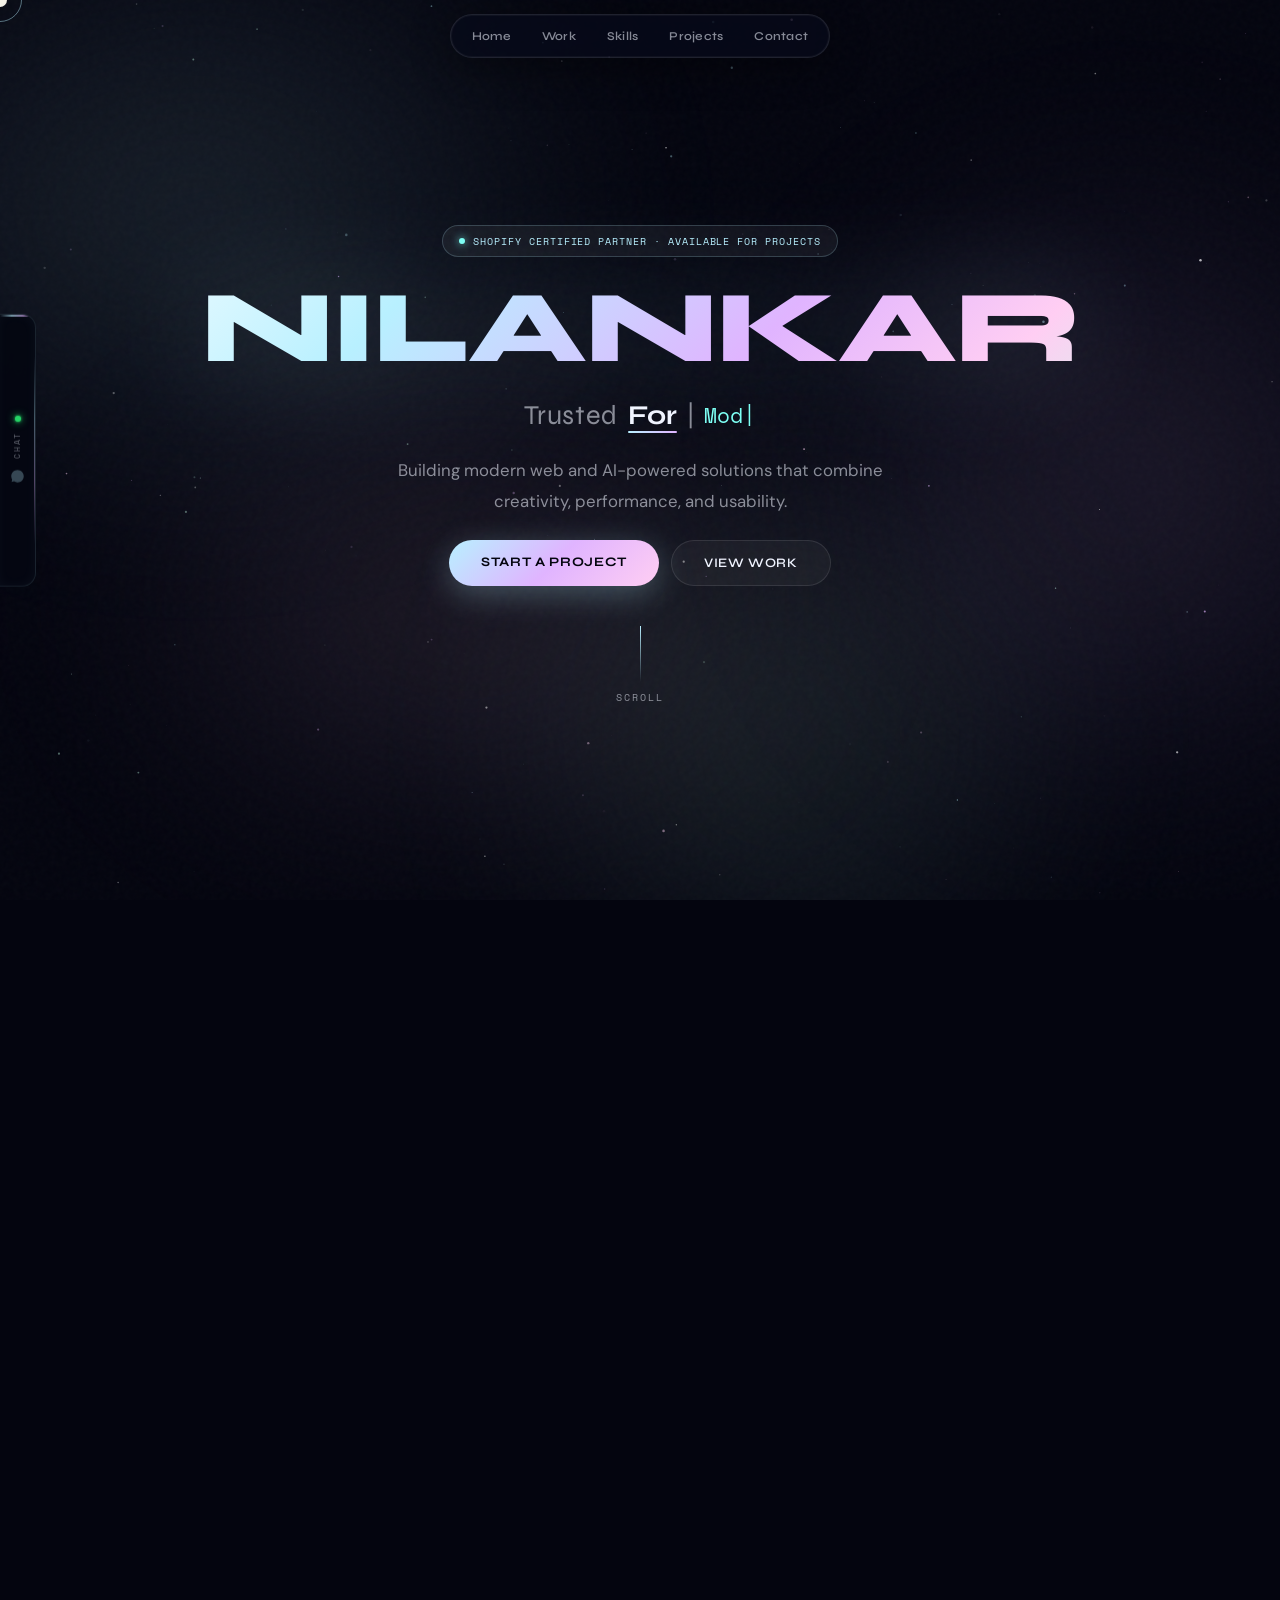
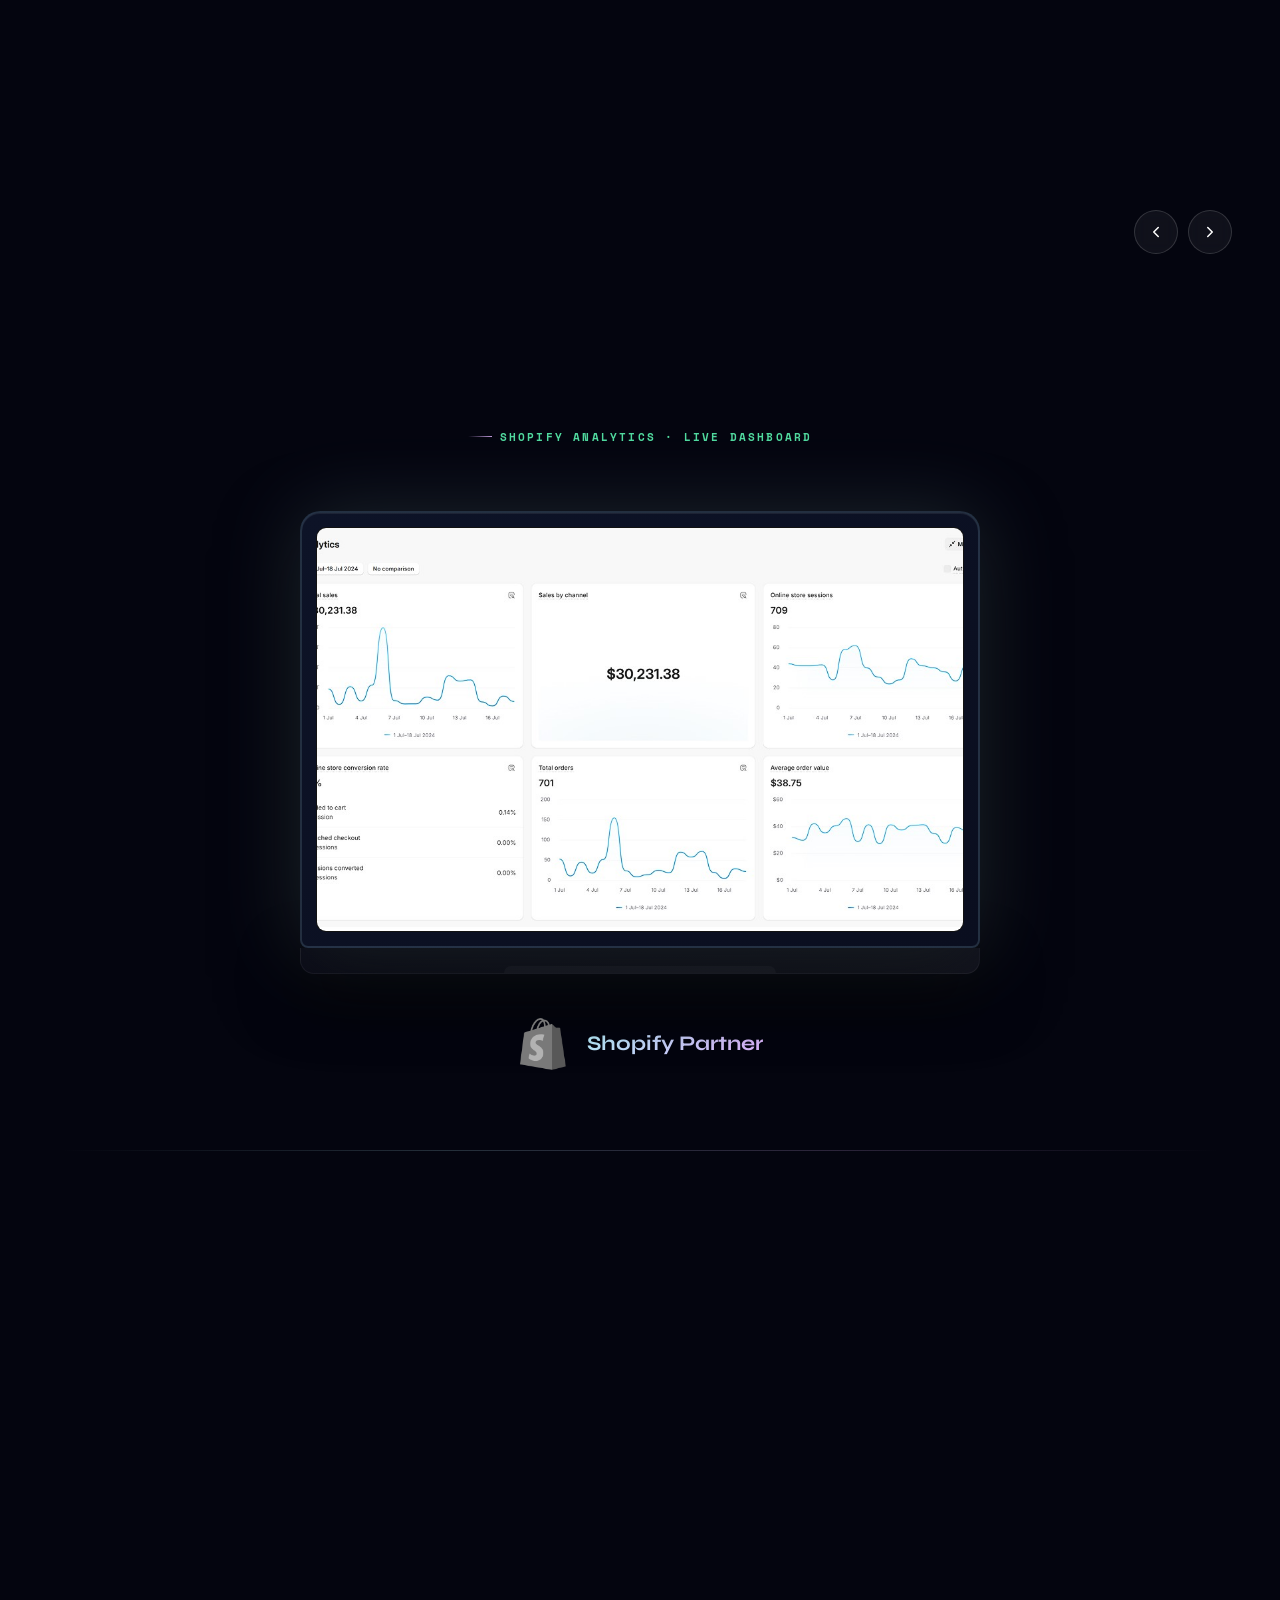
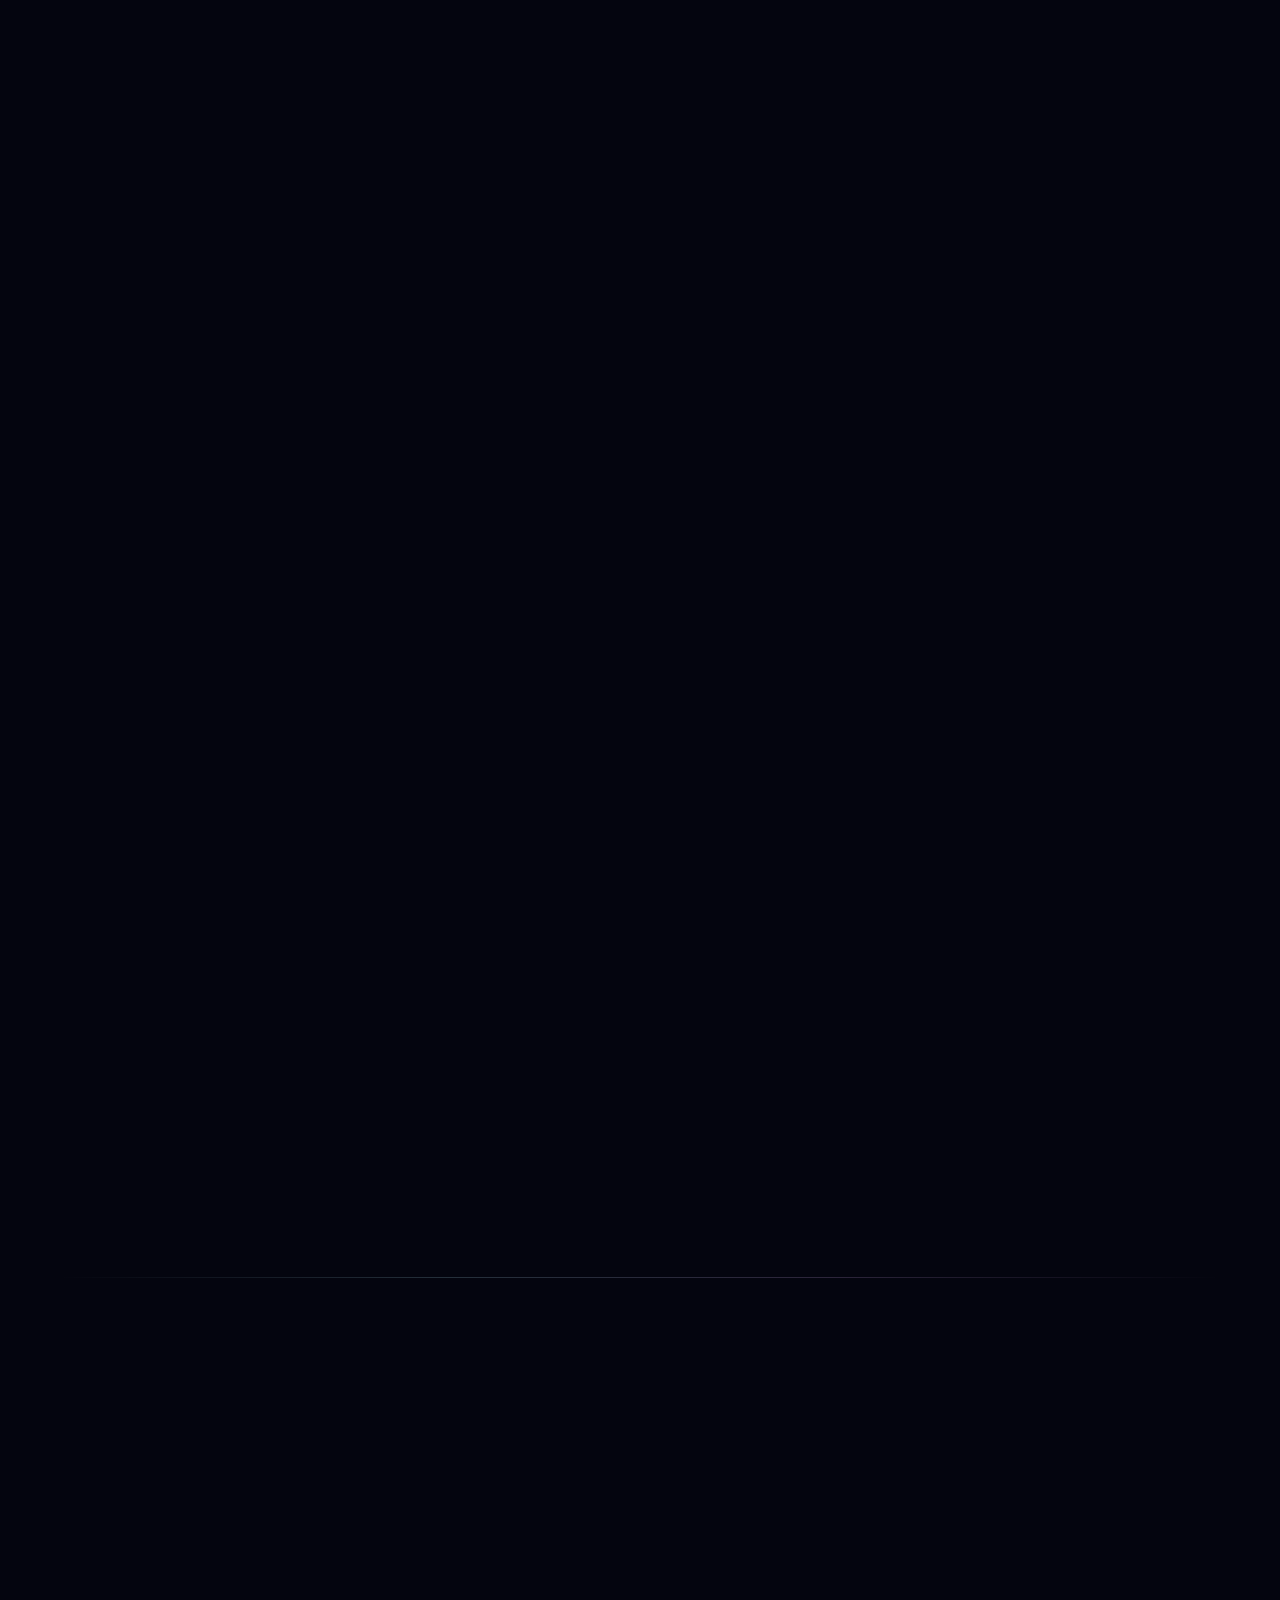
==== index.html @ 97e2d9ff "emb added" ====
<!DOCTYPE html>
<html lang="en">

<head>
    <meta charset="UTF-8">
    <meta name="viewport" content="width=device-width, initial-scale=1.0">
    <title>Nilankar — Shopify Architect</title>
    <link
        href="https://fonts.googleapis.com/css2?family=Syne:wght@400;500;600;700;800&family=DM+Sans:ital,wght@0,300;0,400;0,500;1,300&family=Space+Mono:wght@400;700&display=swap"
        rel="stylesheet">
    <script src="https://unpkg.com/embla-carousel/embla-carousel.umd.js"></script>
    <style>
        :root {
            --a1: #b8f0ff;
            --a2: #e0b4ff;
            --a3: #ffcef3;
            --a4: #c4ffe8;
            --a5: #fff0b8;
            --gc: #7dfff4;
            --gp: #ff9ef5;
            --gg: #ffe87a;
            --bg: #04050f;
            --bgm: #080b1a;
            --sur: rgba(255, 255, 255, 0.04);
            --surh: rgba(255, 255, 255, 0.08);
            --bdr: rgba(255, 255, 255, 0.10);
            --bdrh: rgba(255, 255, 255, 0.22);
            --txt: #f0f4ff;
            --txtd: rgba(240, 244, 255, 0.55);
            --fd: 'Syne', sans-serif;
            --fb: 'DM Sans', sans-serif;
            --fm: 'Space Mono', monospace;
            --es: cubic-bezier(0.34, 1.56, 0.64, 1);
            --eo: cubic-bezier(0.16, 1, 0.3, 1);
        }

        *,
        *::before,
        *::after {
            margin: 0;
            padding: 0;
            box-sizing: border-box;
        }

        html {
            scroll-behavior: smooth;
        }

        body {
            font-family: var(--fb);
            background: var(--bg);
            color: var(--txt);
            overflow-x: hidden;
            cursor: none;
            -webkit-font-smoothing: antialiased;
            overscroll-behavior-y: none;
        }

        ::selection {
            background: rgba(184, 240, 255, 0.2);
        }

        /* CURSOR */
        #cur {
            position: fixed;
            z-index: 9999;
            pointer-events: none;
            width: 14px;
            height: 14px;
            background: #fff;
            border-radius: 50%;
            transform: translate(-50%, -50%);
            mix-blend-mode: difference;
            transition: width .3s var(--es), height .3s var(--es);
        }

        #curR {
            position: fixed;
            z-index: 9998;
            pointer-events: none;
            width: 44px;
            height: 44px;
            border: 1.5px solid rgba(184, 240, 255, 0.45);
            border-radius: 50%;
            transform: translate(-50%, -50%);
            transition: width .5s var(--eo), height .5s var(--eo), border-color .3s;
        }

        @media(max-width:768px) {

            #cur,
            #curR {
                display: none;
            }

            body {
                cursor: auto;
                width: 100%;
                padding-bottom: 56px;
                /* clear the fixed WA bar */
            }

            .ab {
                width: inherit
            }
        }

        /* STARS */
        #sf {
            position: fixed;
            inset: 0;
            z-index: 0;
            pointer-events: none;
            will-change: contents;
            transform: translateZ(0);
        }

        /* AURORA */
        .ab {
            position: fixed;
            inset: 0;
            z-index: 0;
            pointer-events: none;
            overflow: hidden;
            contain: strict;
        }

        .abl {
            position: absolute;
            border-radius: 50%;
            filter: blur(120px);
            opacity: 0.16;
            animation: afl linear infinite;
            will-change: transform;
            transform: translateZ(0);
        }

        @media (max-width: 768px) {
            .abl {
                filter: blur(60px);
                opacity: 0.12;
            }
        }

        .ab1 {
            width: 900px;
            height: 600px;
            background: radial-gradient(ellipse, #b8f0ff, transparent 70%);
            top: -10%;
            left: -20%;
            animation-duration: 30s;
        }

        .ab2 {
            width: 700px;
            height: 700px;
            background: radial-gradient(ellipse, #e0b4ff, transparent 70%);
            top: 15%;
            right: -15%;
            animation-duration: 24s;
            animation-delay: -9s;
        }

        .ab3 {
            width: 800px;
            height: 500px;
            background: radial-gradient(ellipse, #ffcef3, transparent 70%);
            bottom: 5%;
            left: 5%;
            animation-duration: 38s;
            animation-delay: -16s;
        }

        .ab4 {
            width: 600px;
            height: 600px;
            background: radial-gradient(ellipse, #c4ffe8, transparent 70%);
            bottom: -15%;
            right: 15%;
            animation-duration: 27s;
            animation-delay: -6s;
        }

        @keyframes afl {
            0% {
                transform: translate(0, 0) rotate(0deg) scale(1);
            }

            33% {
                transform: translate(70px, -55px) rotate(120deg) scale(1.12);
            }

            66% {
                transform: translate(-55px, 45px) rotate(240deg) scale(0.9);
            }

            100% {
                transform: translate(0, 0) rotate(360deg) scale(1);
            }
        }

        /* NOISE */
        body::after {
            content: '';
            position: fixed;
            inset: 0;
            z-index: 1;
            pointer-events: none;
            background-image: url("data:image/svg+xml,%3Csvg viewBox='0 0 200 200' xmlns='http://www.w3.org/2000/svg'%3E%3Cfilter id='n'%3E%3CfeTurbulence type='fractalNoise' baseFrequency='0.85' numOctaves='4' stitchTiles='stitch'/%3E%3C/filter%3E%3Crect width='100%25' height='100%25' filter='url(%23n)'/%3E%3C/svg%3E");
            opacity: 0.025;
        }

        /* NAV */
        nav {
            position: absolute;
            top: 14px;
            left: 50%;
            transform: translateX(-50%);
            z-index: 1000;
            background: rgba(8, 11, 26, 0.72);
            backdrop-filter: blur(40px) saturate(180%);
            border: 1px solid var(--bdr);
            border-radius: 100px;
            padding: 5px 6px;
            display: flex;
            align-items: center;
            gap: 1px;
            box-shadow: 0 8px 40px rgba(0, 0, 0, 0.4), 0 0 0 1px rgba(255, 255, 255, 0.04) inset;
            transition: box-shadow .3s;
            max-width: calc(100vw - 24px);
            contain: layout style;
        }

        @media (max-width: 768px) {
            nav {
                backdrop-filter: blur(20px) saturate(140%);
            }
        }

        nav:hover {
            box-shadow: 0 12px 50px rgba(184, 240, 255, 0.1), 0 0 0 1px rgba(184, 240, 255, 0.08) inset;
        }

        .nl {
            padding: 9px 15px;
            border-radius: 100px;
            font-family: var(--fd);
            font-size: 12px;
            font-weight: 600;
            letter-spacing: .02em;
            color: var(--txtd);
            text-decoration: none;
            cursor: none;
            transition: color .3s, background .3s;
            position: relative;
            white-space: nowrap;
        }

        .nl::before {
            content: '';
            position: absolute;
            inset: 0;
            border-radius: 100px;
            background: linear-gradient(135deg, rgba(184, 240, 255, 0.14), rgba(224, 180, 255, 0.14));
            opacity: 0;
            transition: opacity .3s;
        }

        .nl:hover {
            color: var(--txt);
        }

        .nl:hover::before {
            opacity: 1;
        }

        @media(max-width:430px) {
            .nl {
                padding: 7px 9px;
                font-size: 10px;
                letter-spacing: 0;
            }
        }

        /* HERO */
        .hero {
            position: relative;
            z-index: 2;
            min-height: 100vh;
            display: flex;
            align-items: center;
            justify-content: center;
            padding: 100px 20px 70px;
            overflow: hidden;
            text-align: center;
        }

        .hero-in {
            /* max-width: 920px; */
            width: 100%;
            display: flex;
            flex-direction: column;
            align-items: center;
            gap: 24px;
        }

        .badge {
            display: inline-flex;
            align-items: center;
            gap: 8px;
            background: rgba(255, 255, 255, 0.05);
            border: 1px solid rgba(184, 240, 255, 0.2);
            border-radius: 100px;
            padding: 8px 16px;
            font-family: var(--fm);
            font-size: 9.5px;
            letter-spacing: .1em;
            color: var(--a1);
            animation: fu 1s var(--eo) .1s both;
            max-width: 100%;
            text-align: center;
            line-height: 1.5;
            white-space: normal;
        }

        .bdot {
            width: 6px;
            height: 6px;
            border-radius: 50%;
            background: var(--gc);
            box-shadow: 0 0 8px var(--gc);
            animation: blink 2s ease-in-out infinite;
        }

        @keyframes blink {

            0%,
            100% {
                opacity: 1;
                transform: scale(1);
            }

            50% {
                opacity: .4;
                transform: scale(.6);
            }
        }

        .hname {
            font-family: var(--fd);
            font-size: clamp(2.4rem, 8vw, 10.5rem);
            font-weight: 800;
            line-height: .92;
            letter-spacing: -.02em;
            background: linear-gradient(135deg, #fff 0%, #b8f0ff 30%, #e0b4ff 60%, #ffcef3 80%, #c4ffe8 100%);
            -webkit-background-clip: text;
            -webkit-text-fill-color: transparent;
            background-clip: text;
            animation: fu 1s var(--eo) .3s both;
            filter: drop-shadow(0 0 60px rgba(184, 240, 255, .22));
            width: 100%;
            max-width: 100%;
            display: block;
        }

        .hrole {
            display: flex;
            align-items: center;
            gap: 10px;
            justify-content: center;
            flex-wrap: wrap;
            animation: fu 1s var(--eo) .5s both;
        }

        .hrw {
            font-family: var(--fd);
            font-size: clamp(.95rem, 3.5vw, 1.7rem);
            font-weight: 400;
            color: var(--txtd);
            letter-spacing: .02em;
        }

        .hrh {
            font-family: var(--fd);
            font-size: clamp(.95rem, 3.5vw, 1.7rem);
            font-weight: 700;
            color: var(--txt);
            position: relative;
        }

        .hrh::after {
            content: '';
            position: absolute;
            bottom: -2px;
            left: 0;
            width: 100%;
            height: 2px;
            background: linear-gradient(90deg, var(--a1), var(--a2));
            border-radius: 2px;
        }

        .tw {
            display: inline-block;
            color: var(--gc);
            font-family: var(--fm);
            font-size: clamp(.8rem, 3vw, 1.3rem);
        }

        .tw::after {
            content: '|';
            animation: blink .8s step-end infinite;
        }

        .hdesc {
            max-width: 560px;
            font-size: clamp(.88rem, 2.2vw, 1.05rem);
            line-height: 1.8;
            color: var(--txtd);
            animation: fu 1s var(--eo) .7s both;
            padding: 0 4px;
        }

        .ctas {
            display: flex;
            gap: 12px;
            flex-wrap: wrap;
            justify-content: center;
            animation: fu 1s var(--eo) .9s both;
            width: 100%;
        }

        .btnp {
            padding: 14px 32px;
            border-radius: 100px;
            cursor: none;
            font-family: var(--fd);
            font-size: 13px;
            font-weight: 700;
            letter-spacing: .05em;
            text-decoration: none;
            color: var(--bg);
            background: linear-gradient(135deg, #b8f0ff, #e0b4ff, #ffcef3);
            border: none;
            transition: all .4s var(--es);
            box-shadow: 0 8px 32px rgba(184, 240, 255, .28);
            position: relative;
            overflow: hidden;
            white-space: nowrap;
        }

        .btnp::before {
            content: '';
            position: absolute;
            inset: 0;
            background: linear-gradient(135deg, rgba(255, 255, 255, .5), transparent);
            opacity: 0;
            transition: opacity .3s;
        }

        .btnp:hover {
            transform: translateY(-3px) scale(1.03);
            box-shadow: 0 18px 50px rgba(184, 240, 255, .42);
        }

        .btnp:hover::before {
            opacity: 1;
        }

        .btng {
            padding: 14px 32px;
            border-radius: 100px;
            cursor: none;
            font-family: var(--fd);
            font-size: 13px;
            font-weight: 600;
            letter-spacing: .05em;
            text-decoration: none;
            color: var(--txt);
            background: var(--sur);
            border: 1px solid var(--bdr);
            transition: all .4s var(--es);
            white-space: nowrap;
        }

        .btng:hover {
            border-color: var(--bdrh);
            background: var(--surh);
            transform: translateY(-3px);
        }

        @media(max-width:400px) {

            .btnp,
            .btng {
                padding: 13px 24px;
                font-size: 12px;
                width: 100%;
                text-align: center;
                justify-content: center;
            }
        }

        .sh {
            display: flex;
            flex-direction: column;
            align-items: center;
            gap: 8px;
            font-family: var(--fm);
            font-size: 10px;
            letter-spacing: .2em;
            color: var(--txtd);
            animation: fu 1s var(--eo) 1.2s both;
            margin-top: 16px;
        }

        .sline {
            width: 1px;
            height: 56px;
            background: linear-gradient(to bottom, var(--a1), transparent);
            animation: sl 2s ease-in-out infinite;
        }

        @keyframes sl {
            0% {
                transform: scaleY(0);
                transform-origin: top;
            }

            50% {
                transform: scaleY(1);
                transform-origin: top;
            }

            51% {
                transform: scaleY(1);
                transform-origin: bottom;
            }

            100% {
                transform: scaleY(0);
                transform-origin: bottom;
            }
        }

        @keyframes fu {
            from {
                opacity: 0;
                transform: translateY(32px);
            }

            to {
                opacity: 1;
                transform: translateY(0);
            }
        }

        /* SECTION */
        .sec {
            position: relative;
            z-index: 2;
        }

        .gsec,
        .sksec,
        .prsec,
        .ctsec,
        .lsec {
            content-visibility: auto;
            contain-intrinsic-size: 0 600px;
        }

        .sl2 {
            display: inline-flex;
            align-items: center;
            gap: 8px;
            font-family: var(--fm);
            font-size: 10px;
            letter-spacing: .15em;
            color: var(--txtd);
            margin-bottom: 14px;
            max-width: 100%;
            overflow: hidden;
        }

        .sl2::before {
            content: '';
            width: 24px;
            flex-shrink: 0;
            height: 1px;
            background: linear-gradient(90deg, transparent, var(--a2));
        }

        .stit {
            font-family: var(--fd);
            font-size: clamp(2rem, 7vw, 4.8rem);
            font-weight: 800;
            line-height: 1;
            letter-spacing: -.02em;
        }

        /* STATS */
        .stats {
            padding: 50px 20px;
            display: flex;
            gap: 0;
            justify-content: center;
            border-top: 1px solid var(--bdr);
            border-bottom: 1px solid var(--bdr);
            position: relative;
            z-index: 2;
            flex-wrap: wrap;
        }

        .stat {
            flex: 1;
            min-width: 120px;
            text-align: center;
            padding: 16px 20px;
            position: relative;
        }

        .stat:not(:last-child)::after {
            content: '';
            position: absolute;
            right: 0;
            top: 20%;
            height: 60%;
            width: 1px;
            background: var(--bdr);
        }

        .sn {
            font-family: var(--fd);
            font-size: clamp(2rem, 6vw, 2.8rem);
            font-weight: 800;
            background: linear-gradient(135deg, var(--a1), var(--a2));
            -webkit-background-clip: text;
            -webkit-text-fill-color: transparent;
            background-clip: text;
            line-height: 1;
            margin-bottom: 7px;
        }

        .slb {
            font-size: clamp(.65rem, 1.8vw, .78rem);
            color: var(--txtd);
            letter-spacing: .08em;
            font-family: var(--fm);
        }

        @media(max-width:480px) {
            .stats {
                padding: 32px 12px;
            }

            .stat {
                padding: 14px 10px;
            }

            .stat:not(:last-child)::after {
                display: none;
            }
        }

        /* GALLERY
        .gsec {
            padding: 80px 0 50px;
            overflow: hidden;
        }

        .ghd {
            padding: 0 24px;
            margin-bottom: 44px;
        }

        @media(min-width:769px) {
            .ghd {
                padding: 0 60px;
            }
        }

        .gstrip {
            display: flex;
            gap: 18px;
            padding: 12px 24px;
            overflow-x: auto;
            scroll-snap-type: x mandatory;
            scrollbar-width: none;
            -ms-overflow-style: none;
            touch-action: pan-x;
            overscroll-behavior-x: contain;
            -webkit-overflow-scrolling: touch;
        }

        .gstrip::-webkit-scrollbar {
            display: none;
        }

        @media(min-width:769px) {
            .gstrip {
                padding: 16px 60px;
                gap: 22px;
            }
        }

        .gc2 {
            flex: 0 0 min(400px, 75vw);
            height: min(300px, 55vw);
            border-radius: 20px;
            overflow: hidden;
            position: relative;
            scroll-snap-align: center;
            border: 1px solid var(--bdr);
            cursor: none;
            transition: transform .5s var(--es), box-shadow .5s;
            will-change: transform;
            touch-action: pan-x;
        }

        @media (prefers-reduced-motion: reduce) {

            .abl,
            .rv,
            .gc2,
            .skc,
            .pri,
            .btnp,
            .btng {
                animation: none !important;
                transition: none !important;
            }

            .rv {
                opacity: 1;
                transform: none;
            }
        }

        .gc2::before {
            content: '';
            position: absolute;
            inset: 0;
            z-index: 2;
            background: linear-gradient(to top, rgba(4, 5, 15, .8) 0%, transparent 60%);
        }

        .gc2:hover {
            transform: translateY(-12px) scale(1.02);
            box-shadow: 0 32px 80px rgba(0, 0, 0, .6), 0 0 0 1px rgba(184, 240, 255, .18);
        }

        .gc2 img {
            width: 100%;
            height: 100%;
            object-fit: cover;
            transition: transform .7s var(--eo);
        }

        .gc2:hover img {
            transform: scale(1.08);
        }

        .gcl {
            position: absolute;
            bottom: 18px;
            left: 18px;
            z-index: 3;
            font-family: var(--fm);
            font-size: 10px;
            letter-spacing: .12em;
            color: rgba(255, 255, 255, .55);
        } */

        /* LAPTOP */
        .lsec {
            padding: 80px 24px;
            display: flex;
            align-items: center;
            justify-content: center;
            flex-direction: column;
            min-height: 70vh;
            overflow: hidden;
            position: relative;
            z-index: 2;
        }

        .lwrap {
            position: relative;
            perspective: 1400px;
            width: min(680px, 95vw);
        }

        .lscene {
            transform-style: preserve-3d;
            transition: transform .12s linear;
        }

        .lscreen {
            background: linear-gradient(145deg, #0d1327, #0a0e1f);
            border: 2px solid rgba(184, 240, 255, .14);
            border-radius: 20px 20px 8px 8px;
            padding: 14px;
            box-shadow: 0 0 80px rgba(184, 240, 255, .14), 0 30px 80px rgba(0, 0, 0, .7), inset 0 1px 0 rgba(255, 255, 255, .07);
            position: relative;
            z-index: 2;
        }

        .lsi {
            background: #000;
            border-radius: 10px;
            overflow: hidden;
            aspect-ratio: 16/10;
            border: 1px solid rgba(255, 255, 255, .07);
            display: flex;
            align-items: center;
            justify-content: center;
        }

        .lsi img {
            width: 100%;
            height: 100%;
            object-fit: cover;
        }

        .lbase {
            background: linear-gradient(145deg, #0a0a18, #12121e);
            border: 1px solid rgba(255, 255, 255, .07);
            border-top: none;
            border-radius: 0 0 14px 14px;
            height: 26px;
            width: 100%;
            position: relative;
            box-shadow: 0 20px 60px rgba(0, 0, 0, .8);
        }

        .lbase::before {
            content: '';
            position: absolute;
            bottom: 0;
            left: 30%;
            width: 40%;
            height: 7px;
            background: rgba(255, 255, 255, .05);
            border-radius: 7px 7px 0 0;
        }

        .lpt {
            margin-top: 44px;
            text-align: center;
            display: flex;
            align-items: center;
            justify-content: center;
            gap: 18px;
            flex-wrap: wrap;
        }

        .lpt img {
            width: 52px;
            height: 52px;
            object-fit: contain;
            filter: brightness(.7) saturate(0);
            transition: filter .3s;
        }

        .lpt img:hover {
            filter: brightness(1) saturate(1);
        }

        .lptxt {
            font-family: var(--fd);
            font-size: 1.3rem;
            font-weight: 700;
            background: linear-gradient(135deg, var(--a1), var(--a2));
            -webkit-background-clip: text;
            -webkit-text-fill-color: transparent;
            background-clip: text;
        }

        /* SKILLS */
        .sksec {
            padding: 80px 20px;
        }

        @media(min-width:769px) {
            .sksec {
                padding: 100px 60px;
            }
        }

        .skgrid {
            display: grid;
            grid-template-columns: repeat(auto-fill, minmax(min(200px, 45vw), 1fr));
            gap: 12px;
            margin-top: 48px;
            max-width: 1200px;
            margin-left: auto;
            margin-right: auto;
        }

        .skc {
            background: var(--sur);
            border: 1px solid var(--bdr);
            border-radius: 18px;
            padding: 24px 20px;
            cursor: none;
            position: relative;
            overflow: hidden;
            transition: all .4s var(--es);
        }

        @media(min-width:769px) {
            .skc {
                border-radius: 20px;
                padding: 30px 26px;
            }
        }

        .skc::before {
            content: '';
            position: absolute;
            inset: 0;
            border-radius: 20px;
            background: linear-gradient(135deg, rgba(184, 240, 255, .07), rgba(224, 180, 255, .07));
            opacity: 0;
            transition: opacity .4s;
        }

        .skc::after {
            content: '';
            position: absolute;
            top: 0;
            left: 0;
            right: 0;
            height: 1px;
            background: linear-gradient(90deg, transparent, rgba(184, 240, 255, .5), transparent);
            transform: scaleX(0);
            transition: transform .4s;
        }

        .skc:hover {
            transform: translateY(-8px);
            border-color: var(--bdrh);
        }

        .skc:hover::before {
            opacity: 1;
        }

        .skc:hover::after {
            transform: scaleX(1);
        }

        .skico {
            font-size: 2.4rem;
            margin-bottom: 18px;
            display: block;
        }

        .sknm {
            font-family: var(--fd);
            font-size: .95rem;
            font-weight: 700;
            margin-bottom: 6px;
        }

        .skds {
            font-size: .8rem;
            color: var(--txtd);
            line-height: 1.65;
        }

        .skgl {
            position: absolute;
            bottom: -20px;
            right: -20px;
            width: 90px;
            height: 90px;
            border-radius: 50%;
            filter: blur(35px);
            opacity: 0;
            transition: opacity .4s;
        }

        .skc:hover .skgl {
            opacity: .38;
        }

        @media(max-width:768px) {
            .sksec {
                padding: 80px 20px;
            }
        }

        /* PROJECTS */
        .prsec {
            padding: 80px 20px;
        }

        @media(min-width:769px) {
            .prsec {
                padding: 100px 60px;
            }
        }

        .prgrid {
            margin-top: 48px;
            display: grid;
            gap: 14px;
            max-width: 1200px;
            margin-left: auto;
            margin-right: auto;
        }

        .pri {
            background: var(--sur);
            border: 1px solid var(--bdr);
            border-radius: 20px;
            padding: 24px 18px;
            position: relative;
            overflow: hidden;
            cursor: none;
            transition: all .5s var(--es);
        }

        @media(min-width:769px) {
            .pri {
                border-radius: 26px;
                padding: 44px;
            }
        }

        .pri::before {
            content: '';
            position: absolute;
            inset: 0;
            border-radius: 26px;
            background: conic-gradient(from 180deg at 50% 50%, rgba(184, 240, 255, .05) 0deg, rgba(224, 180, 255, .05) 120deg, rgba(255, 206, 243, .05) 240deg, rgba(184, 240, 255, .05) 360deg);
            opacity: 0;
            transition: opacity .5s;
        }

        .pri:hover {
            transform: translateY(-6px);
            border-color: rgba(184, 240, 255, .18);
        }

        .pri:hover::before {
            opacity: 1;
        }

        .pri.feat {
            background: linear-gradient(135deg, rgba(184, 240, 255, .045), rgba(224, 180, 255, .045));
            border-color: rgba(184, 240, 255, .14);
        }

        .fl {
            position: absolute;
            top: 0;
            left: 0;
            right: 0;
            height: 1px;
            background: linear-gradient(90deg, transparent, rgba(184, 240, 255, .55), rgba(224, 180, 255, .55), transparent);
        }

        .pit {
            display: flex;
            align-items: flex-start;
            justify-content: space-between;
            margin-bottom: 22px;
            gap: 20px;
        }

        .pnum {
            font-family: var(--fm);
            font-size: .72rem;
            color: var(--gc);
            letter-spacing: .1em;
        }

        .parr {
            width: 42px;
            height: 42px;
            border-radius: 50%;
            border: 1px solid var(--bdr);
            display: flex;
            align-items: center;
            justify-content: center;
            color: var(--txtd);
            font-size: 17px;
            flex-shrink: 0;
            transition: all .4s var(--es);
            text-decoration: none;
        }

        .parr:hover {
            background: rgba(184, 240, 255, .1);
            border-color: var(--a1);
            color: var(--a1);
            transform: rotate(-45deg);
        }

        .pnm {
            font-family: var(--fd);
            font-size: clamp(1.3rem, 3vw, 1.9rem);
            font-weight: 800;
            line-height: 1.1;
            margin-bottom: 14px;
            letter-spacing: -.01em;
        }

        .pds {
            font-size: .93rem;
            line-height: 1.78;
            color: var(--txtd);
            margin-bottom: 28px;
            max-width: 700px;
        }

        .ptags {
            display: flex;
            flex-wrap: wrap;
            gap: 7px;
        }

        .ptag {
            padding: 5px 12px;
            border-radius: 100px;
            border: 1px solid var(--bdr);
            font-family: var(--fm);
            font-size: 10px;
            letter-spacing: .05em;
            color: var(--txtd);
            background: rgba(255, 255, 255, .02);
        }

        /* CONTACT */
        .ctsec {
            padding: 80px 20px;
            text-align: center;
            position: relative;
        }

        @media(min-width:769px) {
            .ctsec {
                padding: 120px 60px;
            }
        }

        .ctgl {
            position: absolute;
            top: 50%;
            left: 50%;
            transform: translate(-50%, -50%);
            width: 600px;
            height: 400px;
            border-radius: 50%;
            background: radial-gradient(ellipse, rgba(184, 240, 255, .07) 0%, transparent 70%);
            pointer-events: none;
        }

        .cttit {
            font-family: var(--fd);
            font-size: clamp(2.2rem, 9vw, 6.5rem);
            font-weight: 800;
            line-height: .92;
            letter-spacing: -.02em;
            background: linear-gradient(135deg, #fff 20%, #b8f0ff 50%, #e0b4ff 80%);
            -webkit-background-clip: text;
            -webkit-text-fill-color: transparent;
            background-clip: text;
            margin-bottom: 20px;
        }

        .ctsub {
            font-size: clamp(.88rem, 2vw, 1.05rem);
            color: var(--txtd);
            margin-bottom: 48px;
            max-width: 460px;
            margin-left: auto;
            margin-right: auto;
            line-height: 1.75;
        }

        .ctcards {
            display: flex;
            gap: 12px;
            justify-content: center;
            flex-wrap: wrap;
            margin-bottom: 48px;
        }

        .ctc {
            background: var(--sur);
            border: 1px solid var(--bdr);
            border-radius: 20px;
            padding: 24px 28px;
            text-decoration: none;
            color: var(--txt);
            cursor: none;
            transition: all .4s var(--es);
            display: flex;
            flex-direction: column;
            align-items: center;
            gap: 8px;
            min-width: 150px;
            flex: 1;
            max-width: 200px;
        }

        .ctc:hover {
            transform: translateY(-10px);
            border-color: var(--bdrh);
            background: var(--surh);
        }

        .ctci {
            font-size: 1.7rem;
        }

        .ctcl {
            font-family: var(--fd);
            font-size: .78rem;
            font-weight: 700;
            letter-spacing: .05em;
        }

        .ctcv {
            font-size: .72rem;
            color: var(--txtd);
            font-family: var(--fm);
            word-break: break-all;
            text-align: center;
        }

        .footer {
            padding: 20px;
            border-top: 1px solid var(--bdr);
            display: flex;
            justify-content: space-between;
            align-items: center;
            flex-wrap: wrap;
            gap: 12px;
            font-family: var(--fm);
            font-size: 10px;
            color: var(--txtd);
            letter-spacing: .08em;
            position: relative;
            z-index: 2;
        }

        @media(max-width:600px) {
            .footer {
                flex-direction: column;
                text-align: center;
            }
        }

        /* DIVIDER */
        .div {
            height: 1px;
            background: linear-gradient(90deg, transparent, rgba(184, 240, 255, .18), rgba(224, 180, 255, .18), transparent);
            margin: 0 20px;
        }

        @media(min-width:769px) {
            .div {
                margin: 0 60px;
            }
        }

        /* MODAL */
        .modal {
            position: fixed;
            inset: 0;
            z-index: 9000;
            display: none;
            align-items: center;
            justify-content: center;
            background: rgba(4, 5, 15, .92);
            backdrop-filter: blur(20px);
            opacity: 0;
            transition: opacity .4s;
        }

        .modal.open {
            display: flex;
        }

        .modal.vis {
            opacity: 1;
        }

        .mimg {
            max-width: 90vw;
            max-height: 85vh;
            object-fit: contain;
            border-radius: 14px;
            border: 1px solid var(--bdr);
        }

        .mcl {
            position: fixed;
            top: 28px;
            right: 28px;
            width: 46px;
            height: 46px;
            border-radius: 50%;
            border: 1px solid var(--bdr);
            background: var(--sur);
            color: var(--txt);
            font-size: 22px;
            display: flex;
            align-items: center;
            justify-content: center;
            cursor: none;
            transition: all .3s;
            z-index: 9001;
        }

        .mcl:hover {
            background: var(--surh);
            transform: rotate(90deg);
        }

        /* REVEAL */
        .rv {
            opacity: 0;
            transform: translateY(38px);
            transition: opacity .8s var(--eo), transform .8s var(--eo);
            will-change: opacity, transform;
        }

        .rv.vis {
            opacity: 1;
            transform: translateY(0);
            will-change: auto;
        }

        .d1 {
            transition-delay: .1s;
        }

        .d2 {
            transition-delay: .2s;
        }

        .d3 {
            transition-delay: .3s;
        }

        .d4 {
            transition-delay: .4s;
        }
    </style>

    <style>
        /* ─── Section ─── */
        .gsec {
            padding: 80px 0 60px;
            position: relative;
        }

        .sec {
            width: 100%;
            overflow: hidden;
        }

        /* ─── Section Header ─── */
        .ghd {
            padding: 0 48px 48px;
            max-width: 1400px;
            margin: 0 auto;
        }

        .rv {
            /* reveal — add your animation here if needed */
        }

        .sl2 {
            font-size: 11px;
            font-weight: 600;
            letter-spacing: 0.2em;
            text-transform: uppercase;
            color: #5fffb8;
            margin-bottom: 16px;
            opacity: 0.85;
        }

        .stit {
            font-size: clamp(2.4rem, 5vw, 4.5rem);
            font-weight: 800;
            line-height: 1.05;
            letter-spacing: -0.02em;
            background: linear-gradient(135deg, #fff, #c4ffe8, #b8f0ff);
            -webkit-background-clip: text;
            -webkit-text-fill-color: transparent;
            background-clip: text;
        }

        /* ─── Embla Carousel Wrapper ─── */
        .gstrip {
            position: relative;
            padding: 0 48px;
            max-width: 1400px;
            margin: 0 auto;
        }

        /* Embla viewport */
        .embla {
            overflow: hidden;
            border-radius: 0;
        }

        /* Embla container = flex row */
        .embla__container {
            display: flex;
            gap: 20px;
            align-items: stretch;
        }

        /* ─── Each Card / Slide ─── */
        .gc2 {
            flex: 0 0 calc(25% - 15px);
            /* 4 cards visible on desktop */
            min-width: 0;
            position: relative;
            border-radius: 16px;
            overflow: hidden;
            background: #111;
            aspect-ratio: 3 / 4;
            /* portrait card */
            cursor: pointer;
            transition: transform 0.35s ease, box-shadow 0.35s ease;
        }

        .gc2:hover {
            transform: translateY(-6px) scale(1.015);
            box-shadow: 0 24px 60px rgba(0, 0, 0, 0.5), 0 0 0 1px rgba(255, 255, 255, 0.06);
        }

        /* ─── Image fills card perfectly ─── */
        .gi {
            width: 100%;
            height: 100%;
            object-fit: cover;
            object-position: center;
            display: block;
            transition: transform 0.5s ease, filter 0.4s ease;
            /* lazy-load blur-up */
            filter: blur(0px);
        }

        .gi[data-src] {
            filter: blur(12px);
            transform: scale(1.04);
        }

        .gi.loaded {
            filter: blur(0px);
            transform: scale(1);
        }

        .gc2:hover .gi {
            transform: scale(1.06);
        }

        /* ─── Card Label ─── */
        .gcl {
            position: absolute;
            bottom: 0;
            left: 0;
            right: 0;
            padding: 36px 20px 18px;
            font-size: 10px;
            font-weight: 700;
            letter-spacing: 0.18em;
            text-transform: uppercase;
            color: rgba(255, 255, 255, 0.75);
            background: linear-gradient(to top, rgba(0, 0, 0, 0.72) 0%, transparent 100%);
            pointer-events: none;
        }

        /* ─── Stagger animation hints ─── */
        .d1 {
            animation-delay: 0.05s;
        }

        .d2 {
            animation-delay: 0.12s;
        }

        .d3 {
            animation-delay: 0.19s;
        }

        .d4 {
            animation-delay: 0.26s;
        }

        /* ─── Nav Buttons ─── */
        .embla__nav {
            display: flex;
            justify-content: flex-end;
            gap: 10px;
            padding: 28px 48px 0;
            max-width: 1400px;
            margin: 0 auto;
        }

        .embla__btn {
            width: 44px;
            height: 44px;
            border-radius: 50%;
            border: 1px solid rgba(255, 255, 255, 0.15);
            background: rgba(255, 255, 255, 0.05);
            color: #fff;
            cursor: pointer;
            display: grid;
            place-items: center;
            transition: background 0.2s, border-color 0.2s, transform 0.2s;
            backdrop-filter: blur(8px);
        }

        .embla__btn:hover {
            background: rgba(255, 255, 255, 0.12);
            border-color: rgba(255, 255, 255, 0.3);
            transform: scale(1.08);
        }

        .embla__btn:disabled {
            opacity: 0.3;
            cursor: default;
            transform: none;
        }

        .embla__btn svg {
            width: 18px;
            height: 18px;
            fill: none;
            stroke: currentColor;
            stroke-width: 2;
            stroke-linecap: round;
            stroke-linejoin: round;
        }

        /* ─── Dot Pagination ─── */
        .embla__dots {
            display: flex;
            justify-content: center;
            gap: 8px;
            padding-top: 28px;
        }

        .embla__dot {
            width: 6px;
            height: 6px;
            border-radius: 50%;
            background: rgba(255, 255, 255, 0.25);
            border: none;
            cursor: pointer;
            transition: background 0.25s, transform 0.25s, width 0.25s;
            padding: 0;
        }

        .embla__dot--selected {
            background: #5fffb8;
            width: 22px;
            border-radius: 3px;
        }

        /* ─── Responsive ─── */
        @media (max-width: 1024px) {
            .gc2 {
                flex: 0 0 calc(50% - 10px);
            }
        }

        @media (max-width: 600px) {

            .ghd,
            .gstrip,
            .embla__nav {
                padding-left: 20px;
                padding-right: 20px;
            }

            .gc2 {
                flex: 0 0 calc(80% - 10px);
            }
        }
    </style>
    <style>
        /* ── WA WIDGET — DESKTOP ONLY ─────────────────── */
        .wa {
            position: fixed;
            left: 0;
            top: 50%;
            transform: translateY(-50%);
            z-index: 9999;
            display: flex;
            align-items: stretch;
            cursor: default;
            /* CSS fallbacks if portfolio vars not present */
            --_a1: var(--a1, #b8f0ff);
            --_a2: var(--a2, #e0b4ff);
            --_gc: var(--gc, #7dfff4);
            --_bg: rgba(5, 7, 18, 0.94);
            --_bd: rgba(184, 240, 255, 0.12);
            --_txt: rgba(240, 244, 255, 0.88);
            --_txtd: rgba(240, 244, 255, 0.42);
            --_gr: #25D366;
            --_ease: cubic-bezier(0.16, 1, 0.3, 1);
        }

        /* ── COLLAPSED TAB ──────────────────────────── */
        .wa-tab {
            width: 36px;
            min-height: 180px;
            background: var(--_bg);
            backdrop-filter: blur(28px) saturate(160%);
            -webkit-backdrop-filter: blur(28px) saturate(160%);
            border: 1px solid var(--_bd);
            border-left: none;
            border-radius: 0 14px 14px 0;
            display: flex;
            flex-direction: column;
            align-items: center;
            justify-content: center;
            gap: 10px;
            padding: 20px 0;
            position: relative;
            z-index: 1;
            transition: border-color .35s, border-radius .35s var(--_ease), width .35s var(--_ease);
            /* glowing right edge */
            box-shadow: 2px 0 0 0 rgba(184, 240, 255, 0.0),
                inset -1px 0 12px rgba(184, 240, 255, 0.04);
            overflow: hidden;
        }

        /* gradient top stripe */
        .wa-tab::before {
            content: '';
            position: absolute;
            top: 0;
            left: 0;
            right: 0;
            height: 2px;
            background: linear-gradient(90deg, transparent, var(--_a1), var(--_a2), transparent);
            opacity: .6;
            border-radius: 0 14px 0 0;
            transition: opacity .3s;
        }

        /* right edge accent glow */
        .wa-tab::after {
            content: '';
            position: absolute;
            top: 15%;
            right: 0;
            width: 1px;
            height: 70%;
            background: linear-gradient(180deg, transparent, var(--_a1), var(--_a2), transparent);
            opacity: .35;
            transition: opacity .3s;
        }

        .wa:hover .wa-tab {
            border-color: rgba(184, 240, 255, 0.22);
            border-radius: 0;
            width: 36px;
            box-shadow: inset -1px 0 20px rgba(184, 240, 255, 0.06);
        }

        .wa:hover .wa-tab::after {
            opacity: .65;
        }

        .wa:hover .wa-tab::before {
            opacity: 1;
        }

        /* availability dot */
        .wa-dot {
            width: 6px;
            height: 6px;
            border-radius: 50%;
            background: var(--_gr);
            box-shadow: 0 0 8px var(--_gr), 0 0 3px var(--_gr);
            animation: wa-pulse 2.4s ease-in-out infinite;
            flex-shrink: 0;
        }

        @keyframes wa-pulse {

            0%,
            100% {
                opacity: 1;
                transform: scale(1);
            }

            50% {
                opacity: .35;
                transform: scale(.55);
            }
        }

        /* rotated label */
        .wa-label {
            writing-mode: vertical-rl;
            text-orientation: mixed;
            transform: rotate(180deg);
            font-family: 'Space Mono', monospace;
            font-size: 7.5px;
            letter-spacing: .22em;
            color: var(--_txtd);
            user-select: none;
            transition: color .3s, letter-spacing .3s;
        }

        .wa:hover .wa-label {
            color: rgba(184, 240, 255, .65);
            letter-spacing: .28em;
        }

        /* small WA icon */
        .wa-ico {
            width: 15px;
            height: 15px;
            opacity: .28;
            transition: opacity .3s;
            flex-shrink: 0;
            fill: var(--_a1);
        }

        .wa:hover .wa-ico {
            opacity: .6;
        }

        /* ── EXPAND PANEL ───────────────────────────── */
        .wa-panel {
            width: 0;
            overflow: hidden;
            transition: width .42s var(--_ease);
            display: flex;
            flex-direction: column;
            position: relative;
        }

        .wa:hover .wa-panel {
            width: 252px;
        }

        .wa-inner {
            width: 252px;
            flex-shrink: 0;
            background: var(--_bg);
            backdrop-filter: blur(28px) saturate(160%);
            -webkit-backdrop-filter: blur(28px) saturate(160%);
            border: 1px solid var(--_bd);
            border-left: none;
            border-radius: 0 16px 16px 0;
            display: flex;
            flex-direction: column;
            opacity: 0;
            transform: translateX(-10px);
            transition: opacity .28s .08s, transform .38s .04s var(--_ease);
            pointer-events: none;
            overflow: hidden;
        }

        .wa:hover .wa-inner {
            opacity: 1;
            transform: translateX(0);
            pointer-events: all;
        }

        /* inner top glow bar */
        .wa-inner::before {
            content: '';
            position: absolute;
            top: 0;
            left: 0;
            right: 0;
            height: 1px;
            background: linear-gradient(90deg, transparent, var(--_a1), var(--_a2), transparent);
            opacity: .45;
        }

        /* ── PANEL HEADER ───────────────────────────── */
        .wa-head {
            padding: 16px 18px 13px;
            border-bottom: 1px solid rgba(184, 240, 255, .07);
            display: flex;
            align-items: center;
            gap: 8px;
        }

        .wa-head-dot {
            width: 5px;
            height: 5px;
            border-radius: 50%;
            background: var(--_gr);
            box-shadow: 0 0 5px var(--_gr);
            flex-shrink: 0;
            animation: wa-pulse 2.4s ease-in-out infinite;
        }

        .wa-head-txt {
            font-family: 'Space Mono', monospace;
            font-size: 8.5px;
            letter-spacing: .18em;
            color: var(--_txtd);
            flex: 1;
        }

        .wa-head-badge {
            font-family: 'Space Mono', monospace;
            font-size: 7px;
            letter-spacing: .1em;
            color: var(--_gr);
            background: rgba(37, 211, 102, .08);
            border: 1px solid rgba(37, 211, 102, .2);
            border-radius: 100px;
            padding: 2px 7px;
        }

        /* ── OPTION LINKS ───────────────────────────── */
        .wa-inner a {
            display: flex;
            align-items: center;
            gap: 11px;
            padding: 11px 18px;
            color: var(--_txt);
            text-decoration: none;
            font-family: 'DM Sans', sans-serif;
            font-size: 12.5px;
            font-weight: 400;
            line-height: 1;
            position: relative;
            transition: color .2s, padding-left .22s var(--_ease);
            cursor: none;
        }

        /* hover fill */
        .wa-inner a::after {
            content: '';
            position: absolute;
            inset: 0;
            background: linear-gradient(90deg,
                    rgba(184, 240, 255, .055) 0%,
                    rgba(224, 180, 255, .03) 60%,
                    transparent 100%);
            opacity: 0;
            transition: opacity .2s;
        }

        .wa-inner a:hover {
            padding-left: 24px;
            color: #f0f4ff;
        }

        .wa-inner a:hover::after {
            opacity: 1;
        }

        .wa-inner a .dot {
            width: 5px;
            height: 5px;
            border-radius: 50%;
            background: rgba(37, 211, 102, .55);
            flex-shrink: 0;
            transition: background .2s, box-shadow .2s;
            position: relative;
            z-index: 1;
        }

        .wa-inner a:hover .dot {
            background: var(--_gr);
            box-shadow: 0 0 7px var(--_gr);
        }

        .wa-inner a span.lbl {
            position: relative;
            z-index: 1;
        }

        /* arrow */
        .wa-inner a .arr {
            margin-left: auto;
            font-size: 11px;
            color: var(--_txtd);
            opacity: 0;
            transform: translateX(-4px);
            transition: opacity .2s, transform .22s var(--_ease);
            position: relative;
            z-index: 1;
            flex-shrink: 0;
        }

        .wa-inner a:hover .arr {
            opacity: .6;
            transform: translateX(0);
        }

        /* divider between options */
        .wa-inner a+a {
            border-top: 1px solid rgba(255, 255, 255, .04);
        }

        /* ── PANEL FOOTER ───────────────────────────── */
        .wa-foot {
            margin-top: auto;
            padding: 10px 18px 14px;
            border-top: 1px solid rgba(184, 240, 255, .06);
            display: flex;
            align-items: center;
            gap: 7px;
        }

        .wa-foot svg {
            flex-shrink: 0;
            opacity: .3;
        }

        .wa-foot span {
            font-family: 'Space Mono', monospace;
            font-size: 7.5px;
            letter-spacing: .12em;
            color: rgba(240, 244, 255, .22);
        }

        /* ── DESKTOP ONLY ───────────────────────────── */
        @media (max-width: 768px) {
            .wa {
                /* display: none; */
                bottom: 0;
                top: unset;
                left: 0;
                right: 0;
                width: min-content;
                transform: translateY(0);
            }
        }
    </style>
</head>

<body>

    <div id="cur"></div>
    <div id="curR"></div>
    <canvas id="sf"></canvas>
    <div class="ab">
        <div class="abl ab1"></div>
        <div class="abl ab2"></div>
        <div class="abl ab3"></div>
        <div class="abl ab4"></div>
    </div>

    <!-- NAV -->
    <nav>
        <a href="#home" class="nl">Home</a>
        <a href="#gallery" class="nl">Work</a>
        <a href="#skills" class="nl">Skills</a>
        <a href="#projects" class="nl">Projects</a>
        <a href="#contact" class="nl">Contact</a>
    </nav>
    <div id="mobile-header">


        <div class="wa" id="wa-widget">
            <!-- collapsed tab (always visible) -->
            <div class="wa-tab">
                <div class="wa-dot"></div>
                <span class="wa-label">CHAT</span>
                <svg class="wa-ico" viewBox="0 0 24 24" xmlns="http://www.w3.org/2000/svg">
                    <path
                        d="M12 2C6.477 2 2 6.477 2 12c0 1.89.525 3.66 1.438 5.168L2.546 21l3.94-.875A9.953 9.953 0 0012 22c5.523 0 10-4.477 10-10S17.523 2 12 2z" />
                </svg>
            </div>

            <!-- expandable panel -->
            <div class="wa-panel">
                <div class="wa-inner">
                    <div class="wa-head">
                        <div class="wa-head-dot"></div>
                        <span class="wa-head-txt">START A CONVERSATION</span>
                        <span class="wa-head-badge">ONLINE</span>
                    </div>
                    <!-- options injected by JS -->
                    <div class="wa-foot">
                        <svg width="13" height="13" viewBox="0 0 24 24" fill="#25D366">
                            <path
                                d="M12 2C6.477 2 2 6.477 2 12c0 1.89.525 3.66 1.438 5.168L2.546 21l3.94-.875A9.953 9.953 0 0012 22c5.523 0 10-4.477 10-10S17.523 2 12 2z" />
                        </svg>
                        <span>VIA WHATSAPP · NILANKAR</span>
                    </div>
                </div>
            </div>
        </div>

    </div>
    <!-- HERO -->
    <section id="home" class="hero sec">
        <div class="hero-in">
            <div class="badge"><span class="bdot"></span>SHOPIFY CERTIFIED PARTNER · AVAILABLE FOR PROJECTS
            </div>
            <h1 class="hname">NILANKAR</h1>
            <div class="hrole">
                <span class="hrw">Trusted</span>
                <span class="hrh">For</span>
                <span class="hrw">|</span>
                <span class="tw" id="tw">Digital Solutions</span>
            </div>
            <p class="hdesc">
                Building modern web and AI-powered solutions that combine creativity, performance, and usability.
            </p>
            <div class="ctas">
                <a href="#contact" class="btnp">START A PROJECT</a>
                <a href="#projects" class="btng">VIEW WORK</a>
            </div>
            <div class="sh">
                <div class="sline"></div><span>SCROLL</span>
            </div>
        </div>
    </section>

    <!-- STATS -->
    <div class="stats sec rv">
        <div class="stat">
            <div class="sn">7+</div>
            <div class="slb">LIVE PROJECTS</div>
        </div>
        <div class="stat">
            <div class="sn">3+</div>
            <div class="slb">COUNTRIES</div>
        </div>
        <div class="stat">
            <div class="sn">100%</div>
            <div class="slb">SATISFACTION</div>
        </div>
        <div class="stat">
            <div class="sn">∞</div>
            <div class="slb">PASSION</div>
        </div>
    </div>

    <!-- GALLERY 1 -->
    <!-- GALLERY 1 -->
    <section class="gsec sec" data-carousel>
        <div class="ghd rv">
            <div class="sl2">FEATURED WORK · STORE DESIGN</div>
            <h2 class="stit">Ecommerce<br>Store</h2>
        </div>

        <!-- Embla root -->
        <div class="gstrip">
            <div class="embla">
                <div class="embla__container">

                    <div class="gc2 rv d1">
                        <img class="gi"
                            src="data:image/svg+xml,%3Csvg xmlns='http://www.w3.org/2000/svg' viewBox='0 0 1 1'%3E%3C/svg%3E"
                            data-src="/assets/projects/1s.jpg" alt="Web Project 1" data-m loading="lazy">
                        <div class="gcl">WEB PROJECT · 01</div>
                    </div>

                    <div class="gc2 rv d2">
                        <img class="gi"
                            src="data:image/svg+xml,%3Csvg xmlns='http://www.w3.org/2000/svg' viewBox='0 0 1 1'%3E%3C/svg%3E"
                            data-src="/assets/projects/2s.jpg" alt="Web Project 2" data-m loading="lazy">
                        <div class="gcl">WEB PROJECT · 02</div>
                    </div>

                    <div class="gc2 rv d3">
                        <img class="gi"
                            src="data:image/svg+xml,%3Csvg xmlns='http://www.w3.org/2000/svg' viewBox='0 0 1 1'%3E%3C/svg%3E"
                            data-src="/assets/projects/3s.jpg" alt="Web Project 3" data-m loading="lazy">
                        <div class="gcl">WEB PROJECT · 03</div>
                    </div>

                    <div class="gc2 rv d4">
                        <img class="gi"
                            src="data:image/svg+xml,%3Csvg xmlns='http://www.w3.org/2000/svg' viewBox='0 0 1 1'%3E%3C/svg%3E"
                            data-src="/assets/projects/4s.jpg" alt="Web Project 4" data-m loading="lazy">
                        <div class="gcl">WEB PROJECT · 04</div>
                    </div>

                </div>
            </div>
        </div>

        <!-- Nav -->
        <div class="embla__nav">
            <button class="embla__btn" id="btn-prev" aria-label="Previous">
                <svg viewBox="0 0 24 24">
                    <polyline points="15 18 9 12 15 6" />
                </svg>
            </button>
            <button class="embla__btn" id="btn-next" aria-label="Next">
                <svg viewBox="0 0 24 24">
                    <polyline points="9 18 15 12 9 6" />
                </svg>
            </button>
        </div>

        <!-- Dots -->
        <div class="embla__dots" id="embla-dots"></div>
    </section>


    <!-- LAPTOP -->
    <div class="lsec sec">
        <div style="text-align:center;margin-bottom:50px;" class="rv">
            <div class="sl2" style="justify-content:center;">SHOPIFY ANALYTICS · LIVE DASHBOARD</div>
        </div>
        <div class="lwrap rv">
            <div class="lscene" id="ls">
                <div class="lscreen">
                    <div class="lsi">
                        <img src="/assets/churi-analytics.jpg" alt="Analytics"
                            onerror="this.parentElement.innerHTML='<div style=\'width:100%;height:100%;display:flex;align-items:center;justify-content:center;color:rgba(184,240,255,.4);font-family:Space Mono,monospace;font-size:12px;letter-spacing:.12em;\'>ANALYTICS DASHBOARD</div>'">
                    </div>
                </div>
                <div class="lbase"></div>
            </div>
            <div class="lpt">
                <img src="assets/shopify logo.png" alt="Shopify" onerror="this.style.display='none'">
                <span class="lptxt">Shopify Partner</span>
            </div>
        </div>
    </div>

    <div class="div"></div>

    <!-- GALLERY 2 -->

    <!-- <section id="gallery" class="gsec sec">
        <div class="ghd rv">
            <div class="sl2">FEATURED WORK · Websites</div>
            <h2 class="stit"
                style="background:linear-gradient(135deg,#fff,#b8f0ff,#e0b4ff);-webkit-background-clip:text;-webkit-text-fill-color:transparent;background-clip:text;">
                Websites<br>Gallery</h2>
        </div>
        <div class="gstrip">
            <div class="gc2 rv d1"><img src="/assets/projects/1f.jpg" alt="Shopify Store 1" class="gi" data-m
                    loading="lazy">
                <div class="gcl">Website · 01</div>
            </div>
            <div class="gc2 rv d2"><img src="/assets/projects/2f.jpg" alt="Shopify Store 2" class="gi" data-m
                    loading="lazy">
                <div class="gcl">Website · 02</div>
            </div>
            <div class="gc2 rv d3"><img src="/assets/projects/3f.jpg" alt="Shopify Store 3" class="gi" data-m
                    loading="lazy">
                <div class="gcl">Website · 03</div>
            </div>
            <div class="gc2 rv d4"><img src="/assets/projects/4f.jpg" alt="Shopify Store 4" class="gi" data-m
                    loading="lazy">
                <div class="gcl">Website · 04</div>
            </div>
        </div>
    </section> -->
    <section class="gsec sec" data-carousel>
        <div class="ghd rv">
            <div class="sl2">FEATURED WORK · STORE DESIGN</div>
            <h2 class="stit">Ecommerce<br>Store</h2>
        </div>

        <!-- Embla root -->
        <div class="gstrip">
            <div class="embla">
                <div class="embla__container">

                    <div class="gc2 rv d1">
                        <img class="gi"
                            src="data:image/svg+xml,%3Csvg xmlns='http://www.w3.org/2000/svg' viewBox='0 0 1 1'%3E%3C/svg%3E"
                            data-src="/assets/projects/1f.jpg" alt="Web Project 1" data-m loading="lazy">
                        <div class="gcl">WEB PROJECT · 01</div>
                    </div>

                    <div class="gc2 rv d2">
                        <img class="gi"
                            src="data:image/svg+xml,%3Csvg xmlns='http://www.w3.org/2000/svg' viewBox='0 0 1 1'%3E%3C/svg%3E"
                            data-src="/assets/projects/2f.jpg" alt="Web Project 2" data-m loading="lazy">
                        <div class="gcl">WEB PROJECT · 02</div>
                    </div>

                    <div class="gc2 rv d3">
                        <img class="gi"
                            src="data:image/svg+xml,%3Csvg xmlns='http://www.w3.org/2000/svg' viewBox='0 0 1 1'%3E%3C/svg%3E"
                            data-src="/assets/projects/3f.jpg" alt="Web Project 3" data-m loading="lazy">
                        <div class="gcl">WEB PROJECT · 03</div>
                    </div>

                    <div class="gc2 rv d4">
                        <img class="gi"
                            src="data:image/svg+xml,%3Csvg xmlns='http://www.w3.org/2000/svg' viewBox='0 0 1 1'%3E%3C/svg%3E"
                            data-src="/assets/projects/4f.jpg" alt="Web Project 4" data-m loading="lazy">
                        <div class="gcl">WEB PROJECT · 04</div>
                    </div>

                </div>
            </div>
        </div>

        <!-- Nav -->
        <div class="embla__nav">
            <button class="embla__btn" id="btn-prev" aria-label="Previous">
                <svg viewBox="0 0 24 24">
                    <polyline points="15 18 9 12 15 6" />
                </svg>
            </button>
            <button class="embla__btn" id="btn-next" aria-label="Next">
                <svg viewBox="0 0 24 24">
                    <polyline points="9 18 15 12 9 6" />
                </svg>
            </button>
        </div>

        <!-- Dots -->
        <div class="embla__dots" id="embla-dots"></div>
    </section>


    <!-- SKILLS -->
    <section id="skills" class="sksec sec">
        <div class="rv" style="max-width:1200px;margin:0 auto;">
            <div class="sl2">EXPERTISE</div>
            <h2 class="stit"
                style="background:linear-gradient(135deg,#fff,#ffcef3,#e0b4ff);-webkit-background-clip:text;-webkit-text-fill-color:transparent;background-clip:text;">
                Tech<br>Mastery</h2>
        </div>
        <div class="skgrid">
            <div class="skc rv d1"><span class="skico">🛍️</span>
                <div class="sknm">Shopify Plus</div>
                <div class="skds">Advanced theme architecture, custom sections, Liquid templating & storefront
                    API</div>
                <div class="skgl" style="background:#b8f0ff;"></div>
            </div>
            <div class="skc rv d2"><span class="skico">⚛️</span>
                <div class="sknm">React Ecosystem</div>
                <div class="skds">Component-driven UI, Remix, Next.js, state management & SSR optimization</div>
                <div class="skgl" style="background:#e0b4ff;"></div>
            </div>
            <div class="skc rv d3"><span class="skico">🟢</span>
                <div class="sknm">Node.js Backend</div>
                <div class="skds">REST & GraphQL APIs, server-side logic, database design & auth systems</div>
                <div class="skgl" style="background:#c4ffe8;"></div>
            </div>
            <div class="skc rv d4"><span class="skico">🎨</span>
                <div class="sknm">Liquid Templating</div>
                <div class="skds">Custom themes, metafields, dynamic sections & conditional rendering logic
                </div>
                <div class="skgl" style="background:#ffcef3;"></div>
            </div>
            <div class="skc rv d1"><span class="skico">📱</span>
                <div class="sknm">Mobile-First Design</div>
                <div class="skds">Pixel-perfect responsive design with accessibility & performance baked in
                </div>
                <div class="skgl" style="background:#ffe87a;"></div>
            </div>
            <div class="skc rv d2"><span class="skico">⚡</span>
                <div class="sknm">Performance</div>
                <div class="skds">Core Web Vitals, lazy loading, CDN strategies & Lighthouse 95+ scores</div>
                <div class="skgl" style="background:#7dfff4;"></div>
            </div>
            <div class="skc rv d3"><span class="skico">🔗</span>
                <div class="sknm">API Integration</div>
                <div class="skds">Payment gateways, SMS/WhatsApp, shipping, analytics & third-party apps</div>
                <div class="skgl" style="background:#b8f0ff;"></div>
            </div>
            <div class="skc rv d4"><span class="skico">🛡️</span>
                <div class="sknm">Security & GDPR</div>
                <div class="skds">GDPR compliance, secure forms, ARIA labels & legal page setup</div>
                <div class="skgl" style="background:#ff9ef5;"></div>
            </div>
        </div>
    </section>

    <div class="div"></div>

    <!-- PROJECTS -->
    <section id="projects" class="prsec sec">
        <div class="rv" style="max-width:1200px;margin:0 auto;">
            <div class="sl2">CASE STUDIES</div>
            <h2 class="stit"
                style="background:linear-gradient(135deg,#fff,#b8f0ff,#c4ffe8);-webkit-background-clip:text;-webkit-text-fill-color:transparent;background-clip:text;">
                Featured<br>Work</h2>
        </div>
        <div class="prgrid">
            <div class="pri feat rv">
                <div class="fl"></div>
                <div class="pit">
                    <div>
                        <div class="pnum">PROJECT · 01</div>
                    </div><a href="https://franguinhodealbufeira.com/" target="_blank" class="parr">↗</a>
                </div>
                <h3 class="pnm">Franguinho De Albufeira</h3>
                <p class="pds">A modern digital solution for a Portuguese churrasqueira. Mobile-friendly landing
                    page,
                    QR-based menu, smart reservation system with idle detection, automated SMS/WhatsApp
                    confirmations,
                    and a full admin dashboard.</p>
                <div class="ptags"><span class="ptag">Remix</span><span class="ptag">Node.js</span><span
                        class="ptag">SMS/WhatsApp API</span><span class="ptag">QR Menu</span><span
                        class="ptag">GDPR</span><span class="ptag">Admin Dashboard</span></div>
            </div>
            <div class="pri feat rv d1">
                <div class="fl"
                    style="background:linear-gradient(90deg,transparent,rgba(196,255,232,.55),rgba(125,255,244,.55),transparent);">
                </div>
                <div class="pit">
                    <div>
                        <div class="pnum">PROJECT · 02</div>
                    </div><a href="https://www.churi.ca" target="_blank" class="parr">↗</a>
                </div>
                <h3 class="pnm">Churi</h3>
                <p class="pds">Shopify store enhancements for a boutique Canadian handcrafted décor shop. Custom
                    landing
                    page design, bug fixes, SEO & performance optimization, Liquid metafields configuration and
                    conditional rendering.</p>
                <div class="ptags"><span class="ptag">Shopify</span><span class="ptag">Liquid</span><span
                        class="ptag">Metafields</span><span class="ptag">SEO</span><span class="ptag">Performance</span>
                </div>
            </div>
            <div class="pri rv">
                <div class="pit">
                    <div>
                        <div class="pnum">PROJECT · 03</div>
                    </div><span class="parr" style="opacity:.25;pointer-events:none;">↗</span>
                </div>
                <h3 class="pnm">AwfullyGood</h3>
                <p class="pds">Full Shopify store build for a U.S. mushroom supplement brand. Custom
                    conversion-focused
                    themes, payment & shipping integrations, DNS setup, A/B funnel optimizations and smart
                    reusable
                    section blocks.</p>
                <div class="ptags"><span class="ptag">Shopify Plus</span><span class="ptag">Custom
                        Theme</span><span class="ptag">A/B Testing</span><span class="ptag">DNS</span><span
                        class="ptag">Analytics</span>
                </div>
            </div>
            <div class="pri rv d1">
                <div class="pit">
                    <div>
                        <div class="pnum">PROJECT · 04</div>
                    </div><a href="https://pppsjehanabad.com" target="_blank" class="parr">↗</a>
                </div>
                <h3 class="pnm">PPPS School</h3>
                <p class="pds">WordPress website for an educational institution. Full site build with admission
                    forms,
                    custom PHP plugin for form processing, email notifications, and a responsive, accessible
                    mobile
                    layout.</p>
                <div class="ptags"><span class="ptag">WordPress</span><span class="ptag">PHP</span><span
                        class="ptag">Custom Plugin</span><span class="ptag">Accessibility</span><span class="ptag">Email
                        Automation</span></div>
            </div>
            <div class="pri rv">
                <div class="pit">
                    <div>
                        <div class="pnum">PROJECT · 05</div>
                    </div><a href="https://www.androidp0rtugal.com" target="_blank" class="parr">↗</a>
                </div>
                <h3 class="pnm">Andoroid Portugal</h3>
                <p class="pds">Shopify store improvements for a Portuguese tech accessories brand. Enhanced UI
                    polish,
                    improved navigation structure, ARIA accessibility labels, lazy loading and Liquid schema
                    simplifications.</p>
                <div class="ptags"><span class="ptag">Shopify</span><span class="ptag">UI/UX</span><span
                        class="ptag">ARIA</span><span class="ptag">Lazy Loading</span></div>
            </div>
            <div class="pri rv d1">
                <div class="pit">
                    <div>
                        <div class="pnum">PROJECT · 06</div>
                    </div><span class="parr" style="opacity:.25;pointer-events:none;">↗</span>
                </div>
                <h3 class="pnm">Malibu Market</h3>
                <p class="pds">Shopify store upgrade for a retail brand. Implemented make-to-order logic for
                    out-of-stock products using Liquid-based inventory conditions, ensuring clear messaging and
                    a smooth
                    purchase flow.</p>
                <div class="ptags"><span class="ptag">Shopify</span><span class="ptag">Inventory
                        Logic</span><span class="ptag">Make-to-Order</span><span class="ptag">UX</span></div>
            </div>
            <div class="pri rv">
                <div class="pit">
                    <div>
                        <div class="pnum">PROJECT · 07</div>
                    </div><a href="https://udexports.com" target="_blank" class="parr">↗</a>
                </div>
                <h3 class="pnm">Unique Design / SteelPlus</h3>
                <p class="pds">Wix-powered eCommerce site for an Indian organic exports business. Custom
                    green-themed
                    branding, structured SEO-rich export catalogs, multi-language ready layout and performance
                    optimizations.</p>
                <div class="ptags"><span class="ptag">Wix</span><span class="ptag">eCommerce</span><span
                        class="ptag">SEO</span><span class="ptag">Branding</span><span
                        class="ptag">Multi-language</span></div>
            </div>
        </div>
    </section>

    <!-- CONTACT -->
    <section id="contact" class="ctsec sec">
        <div class="ctgl"></div>
        <div class="rv">
            <h2 class="cttit">Let's Build<br>Something<br>Extraordinary</h2>
            <p class="ctsub">Ready to transform your e-commerce vision into a high-converting reality? Let's
                talk.</p>
            <div class="ctcards">
                <a href="mailto:nilankar19@gmail.com" class="ctc"><span class="ctci">📧</span><span
                        class="ctcl">EMAIL</span><span class="ctcv">nilankar19@gmail.com</span></a>
                <a href="https://www.linkedin.com/in/nilankar-b1a072286" target="_blank" class="ctc"><span
                        class="ctci">💼</span><span class="ctcl">LINKEDIN</span><span class="ctcv">@nilankar</span></a>
                <a href="https://github.com/nilankar19" target="_blank" class="ctc"><span class="ctci">🐙</span><span
                        class="ctcl">GITHUB</span><span class="ctcv">@nilankar19</span></a>
            </div>
            <a href="mailto:nilankar19@gmail.com" class="btnp">GET IN TOUCH →</a>
        </div>
    </section>

    <footer class="footer sec">
        <span>© 2025 NILANKAR · SHOPIFY ARCHITECT</span>
        <span
            style="background:linear-gradient(90deg,#b8f0ff,#e0b4ff);-webkit-background-clip:text;-webkit-text-fill-color:transparent;background-clip:text;">BUILT
            WITH PASSION</span>
        <span>PATNA · INDIA</span>
    </footer>

    <!-- MODAL -->
    <div class="modal" id="modal">
        <button class="mcl" id="mcl">✕</button>
        <img class="mimg" id="mimg" src="" alt="">
    </div>


    <script>
        var WA_NUMBER = "918340606625";
        var OPTIONS = [
            { label: "Fix My Problem", msg: "Hi! I need help fixing a problem." },
            { label: "Build My App", msg: "Hi! I want to build an app." },
            { label: "Make It Work", msg: "Hi! I need help making something work." },
            { label: "Improve My Business", msg: "Hi! I want to improve my business." },
            { label: "Bring My Idea to Life", msg: "Hi! I have an idea to bring to life." },
        ];

        var inner = document.querySelector(".wa-inner");
        var foot = document.querySelector(".wa-foot");

        OPTIONS.forEach(function (opt) {
            var a = document.createElement("a");
            a.href = "https://wa.me/" + WA_NUMBER + "?text=" + encodeURIComponent(opt.msg);
            a.target = "_blank";
            a.rel = "noopener noreferrer";
            a.innerHTML =
                '<span class="dot"></span>' +
                '<span class="lbl">' + opt.label + '</span>' +
                '<span class="arr">↗</span>';
            inner.insertBefore(a, foot);
        });
    </script>
    <script>
        /* CURSOR */
        const cur = document.getElementById('cur'), curR = document.getElementById('curR');
        let mx = 0, my = 0, rx = 0, ry = 0;
        document.addEventListener('mousemove', e => { mx = e.clientX; my = e.clientY; cur.style.left = mx + 'px'; cur.style.top = my + 'px'; });
        (function ar() { rx += (mx - rx) * .11; ry += (my - ry) * .11; curR.style.left = rx + 'px'; curR.style.top = ry + 'px'; requestAnimationFrame(ar); })();
        document.querySelectorAll('a,button').forEach(el => {
            el.addEventListener('mouseenter', () => { cur.style.width = '26px'; cur.style.height = '26px'; curR.style.width = '62px'; curR.style.height = '62px'; curR.style.borderColor = 'rgba(224,180,255,.65)'; });
            el.addEventListener('mouseleave', () => { cur.style.width = '14px'; cur.style.height = '14px'; curR.style.width = '44px'; curR.style.height = '44px'; curR.style.borderColor = 'rgba(184,240,255,.45)'; });
        });

        /* STARFIELD */
        const canvas = document.getElementById('sf'), ctx = canvas.getContext('2d');
        let stars = [], rafId;
        const sc = ['rgba(184,240,255,', 'rgba(224,180,255,', 'rgba(255,206,243,', 'rgba(255,255,255,', 'rgba(196,255,232,'];
        const isMobile = window.innerWidth <= 768;
        const STAR_COUNT = isMobile ? 80 : 200;
        function resize() { canvas.width = window.innerWidth; canvas.height = window.innerHeight; }
        function init() { stars = Array.from({ length: STAR_COUNT }, () => ({ x: Math.random() * canvas.width, y: Math.random() * canvas.height, r: Math.random() * 1.1 + .2, o: Math.random() * .65 + .1, s: Math.random() * .35 + .08, c: sc[Math.floor(Math.random() * sc.length)] })); }
        function draw() {
            if (document.hidden) { rafId = requestAnimationFrame(draw); return; }
            ctx.clearRect(0, 0, canvas.width, canvas.height);
            const t = Date.now() * .001;
            stars.forEach(s => {
                const op = s.o * (0.5 + 0.5 * Math.sin(t * s.s + s.x * .01));
                ctx.beginPath(); ctx.arc(s.x, s.y, s.r, 0, Math.PI * 2);
                ctx.fillStyle = s.c + op + ')'; ctx.fill();
            });
            rafId = requestAnimationFrame(draw);
        }
        resize(); init(); draw();
        window.addEventListener('resize', () => { resize(); init(); }, { passive: true });

        /* TYPEWRITER */
        const words = [
            'Simple Solutions',
            'Modern Ideas',
            'Creative Technology',
            'Digital Experiences',
            'Built with Care',
            'Smart & Simple',
            'Technology That Fits',
            'Thoughtfully Made',
            'Designed for Everyday Use',
            'Modern Digital Work'
        ];
        let wi = 0, ci = 0, del = false;
        const twEl = document.getElementById('tw');
        function type() {
            const w = words[wi];
            twEl.textContent = del ? w.slice(0, ci--) : w.slice(0, ci++);
            if (!del && ci > w.length) { del = true; setTimeout(type, 1300); return; }
            if (del && ci < 0) { del = false; wi = (wi + 1) % words.length; ci = 0; }
            setTimeout(type, del ? 52 : 88);
        } type();

        /* SMOOTH SCROLL */
        document.querySelectorAll('a[href^="#"]').forEach(a => {
            a.addEventListener('click', e => {
                const t = document.querySelector(a.getAttribute('href'));
                if (t) { e.preventDefault(); t.scrollIntoView({ behavior: 'smooth' }); }
            });
        });

        /* REVEAL */
        const ro = new IntersectionObserver(es => { es.forEach(e => { if (e.isIntersecting) e.target.classList.add('vis'); }); }, { threshold: .07, rootMargin: '0px 0px -40px 0px' });
        document.querySelectorAll('.rv').forEach(el => ro.observe(el));

        /* LAPTOP PARALLAX */
        const ls = document.getElementById('ls');
        if (ls && !isMobile) {
            window.addEventListener('mousemove', e => {
                const rx2 = (e.clientY / window.innerHeight - .5) * 8;
                const ry2 = (e.clientX / window.innerWidth - .5) * -8;
                ls.style.transform = `rotateX(${rx2}deg) rotateY(${ry2}deg)`;
            }, { passive: true });
        }

        /* MODAL */
        const modal = document.getElementById('modal'), mimg = document.getElementById('mimg'), mcl = document.getElementById('mcl');
        document.querySelectorAll('[data-m]').forEach(img => {
            img.style.cursor = 'none';
            img.addEventListener('click', () => {
                mimg.src = img.src;
                modal.classList.add('open');
                requestAnimationFrame(() => modal.classList.add('vis'));
                document.body.style.overflow = 'hidden';
            });
        });
        function cm() { modal.classList.remove('vis'); setTimeout(() => { modal.classList.remove('open'); document.body.style.overflow = ''; }, 400); }
        mcl.addEventListener('click', cm);
        modal.addEventListener('click', e => { if (e.target === modal) cm(); });
        document.addEventListener('keydown', e => { if (e.key === 'Escape') cm(); });
    </script>

    <!-- Embla JS from CDN -->
    <script src="https://cdnjs.cloudflare.com/ajax/libs/embla-carousel/8.3.0/embla-carousel.umd.min.js"></script>
    <script>
        function initCarousel(section) {
            /* 1. Scope every element query to this section */
            const viewport = section.querySelector('.embla');
            const btnPrev = section.querySelector('.embla__btn--prev');
            const btnNext = section.querySelector('.embla__btn--next');
            const dotsWrap = section.querySelector('.embla__dots');

            /* 2. Init Embla on THIS viewport only */
            const embla = EmblaCarousel(viewport, {
                loop: false,
                align: 'start',
                dragFree: false,
                slidesToScroll: 1,
            });


            /* 3. Buttons */
            btnPrev.addEventListener('click', () => embla.scrollPrev());
            btnNext.addEventListener('click', () => embla.scrollNext());

            function updateButtons() {
                btnPrev.disabled = !embla.canScrollPrev();
                btnNext.disabled = !embla.canScrollNext();
            }

            embla.on('select', updateButtons);
            embla.on('init', updateButtons);

            /* 4. Dots */
            const slideCount = embla.slideNodes().length;

            const dots = Array.from({ length: slideCount }, (_, i) => {
                const b = document.createElement('button');
                b.className = 'embla__dot';
                b.setAttribute('aria-label', `Go to slide ${i + 1}`);
                b.addEventListener('click', () => embla.scrollTo(i));
                dotsWrap.appendChild(b);
                return b;
            });

            function updateDots() {
                const idx = embla.selectedScrollSnap();
                dots.forEach((d, i) =>
                    d.classList.toggle('embla__dot--selected', i === idx)
                );
            }

            embla.on('select', updateDots);
            embla.on('init', updateDots);

            /* 5. Lazy load — scoped to THIS section's images */
            const lazyImgs = section.querySelectorAll('img[data-src]');

            if ('IntersectionObserver' in window) {
                const io = new IntersectionObserver(entries => {
                    entries.forEach(entry => {
                        if (!entry.isIntersecting) return;
                        const img = entry.target;
                        img.src = img.dataset.src;
                        img.removeAttribute('data-src');
                        img.addEventListener('load', () => img.classList.add('loaded'));
                        img.addEventListener('error', () => img.classList.add('loaded'));
                        io.unobserve(img);
                    });
                }, { rootMargin: '200px 0px' });

                lazyImgs.forEach(img => io.observe(img));
            } else {
                lazyImgs.forEach(img => {
                    img.src = img.dataset.src;
                    img.classList.add('loaded');
                });
            }
        }

        /* ── Boot: init every [data-carousel] section independently ── */
        document.querySelectorAll('[data-carousel]').forEach(initCarousel);

    </script>
</body>

</html>
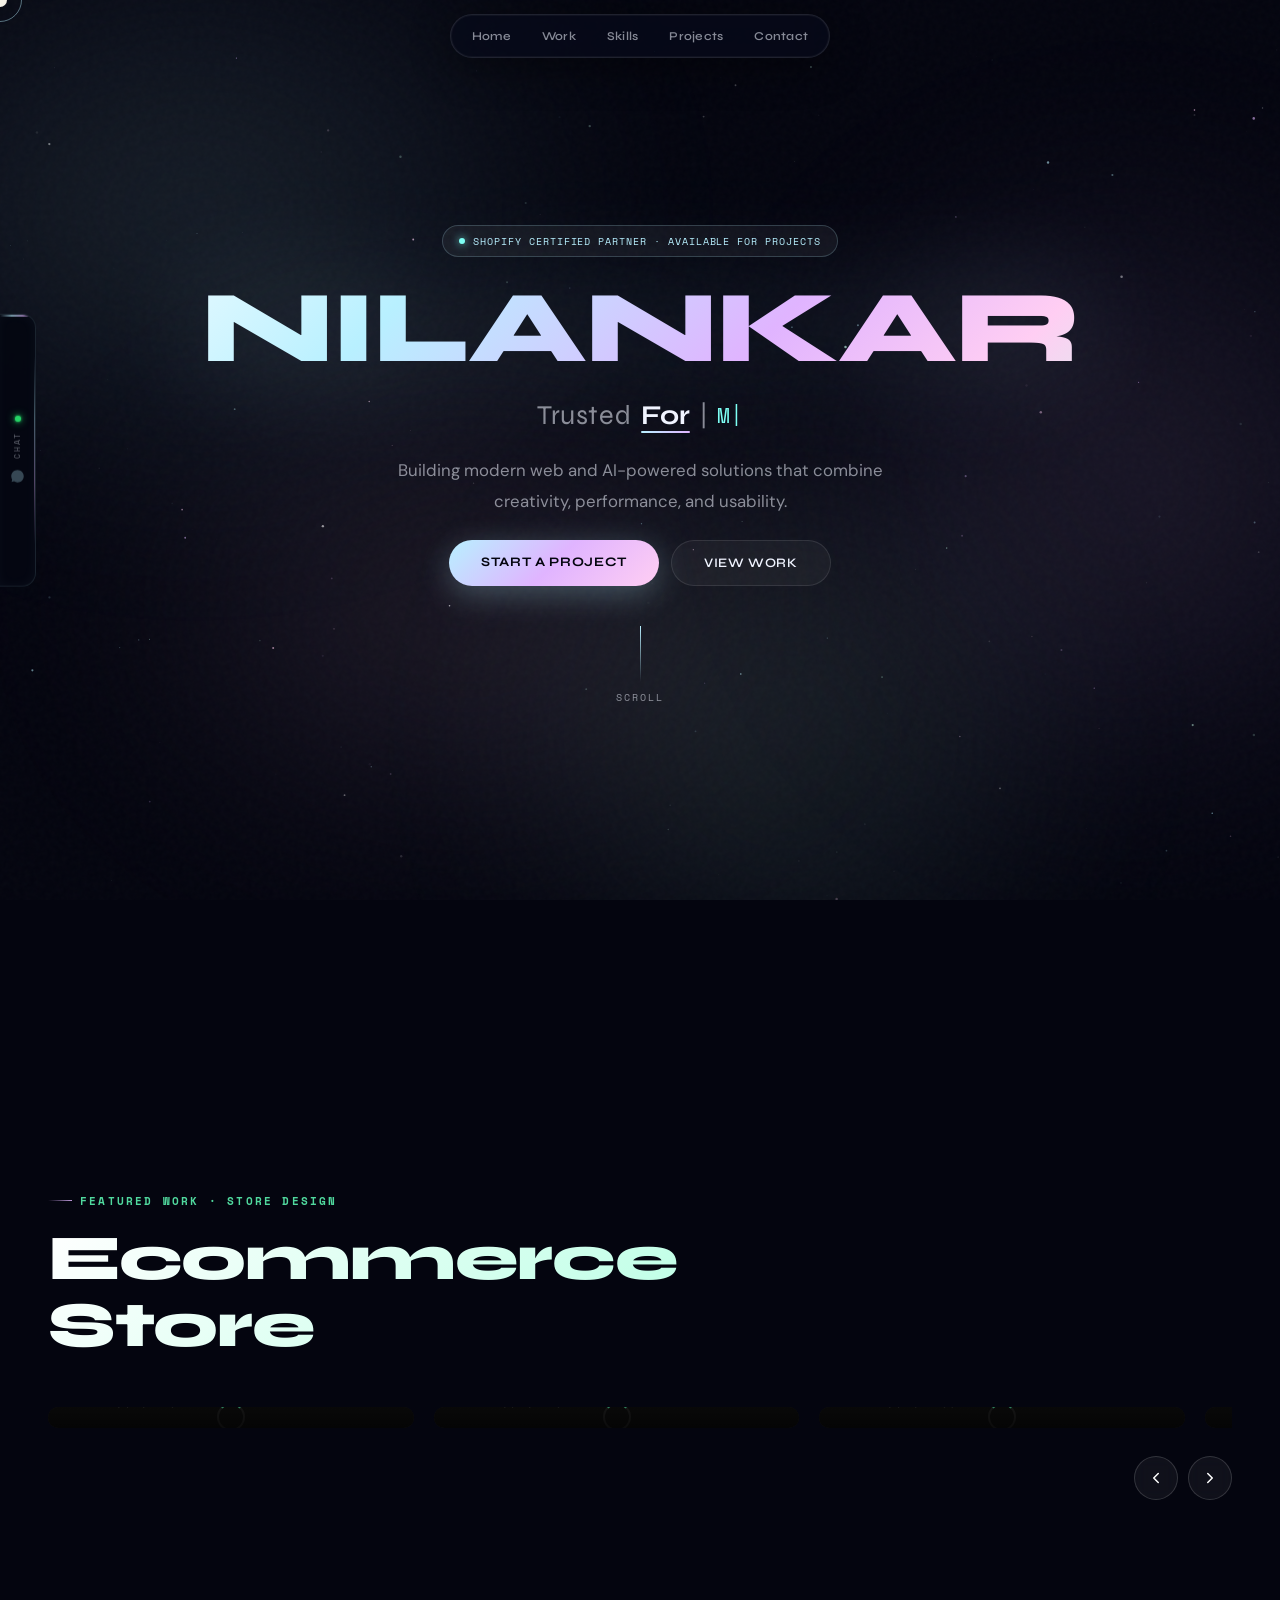
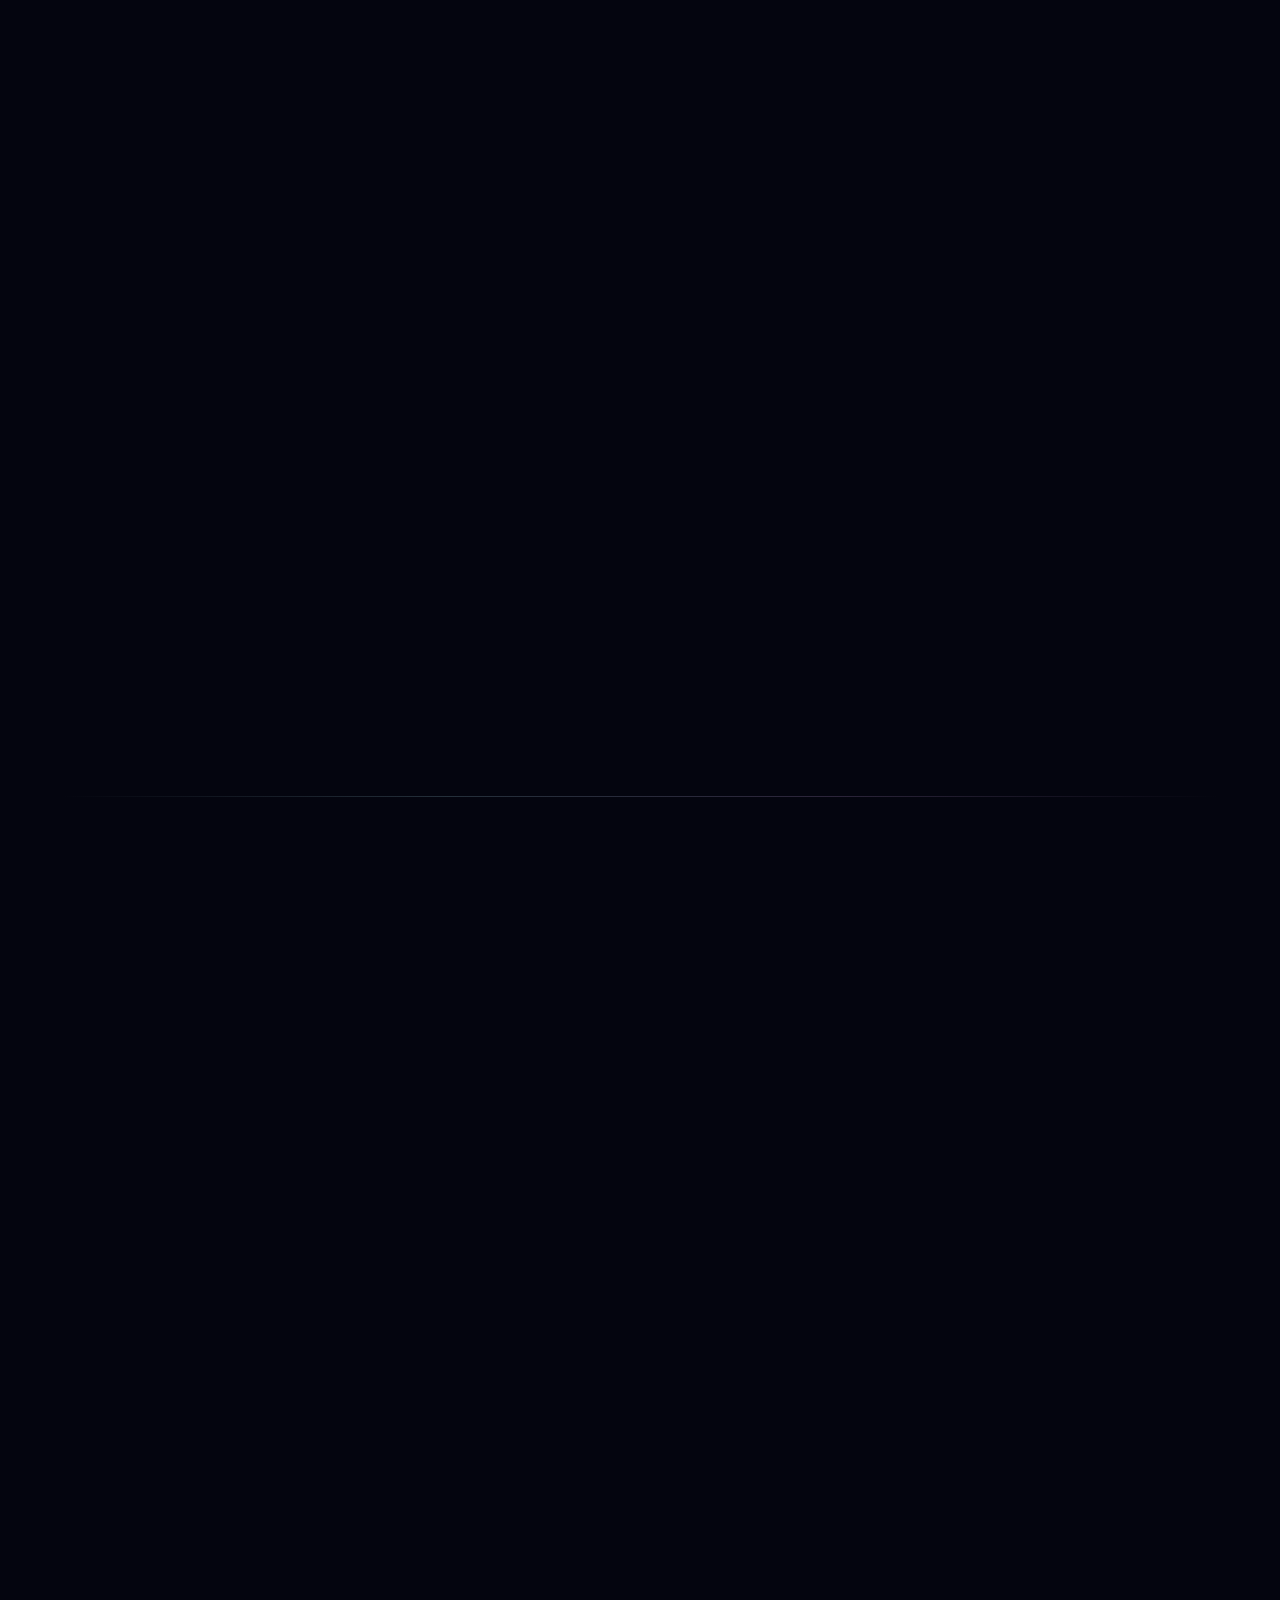
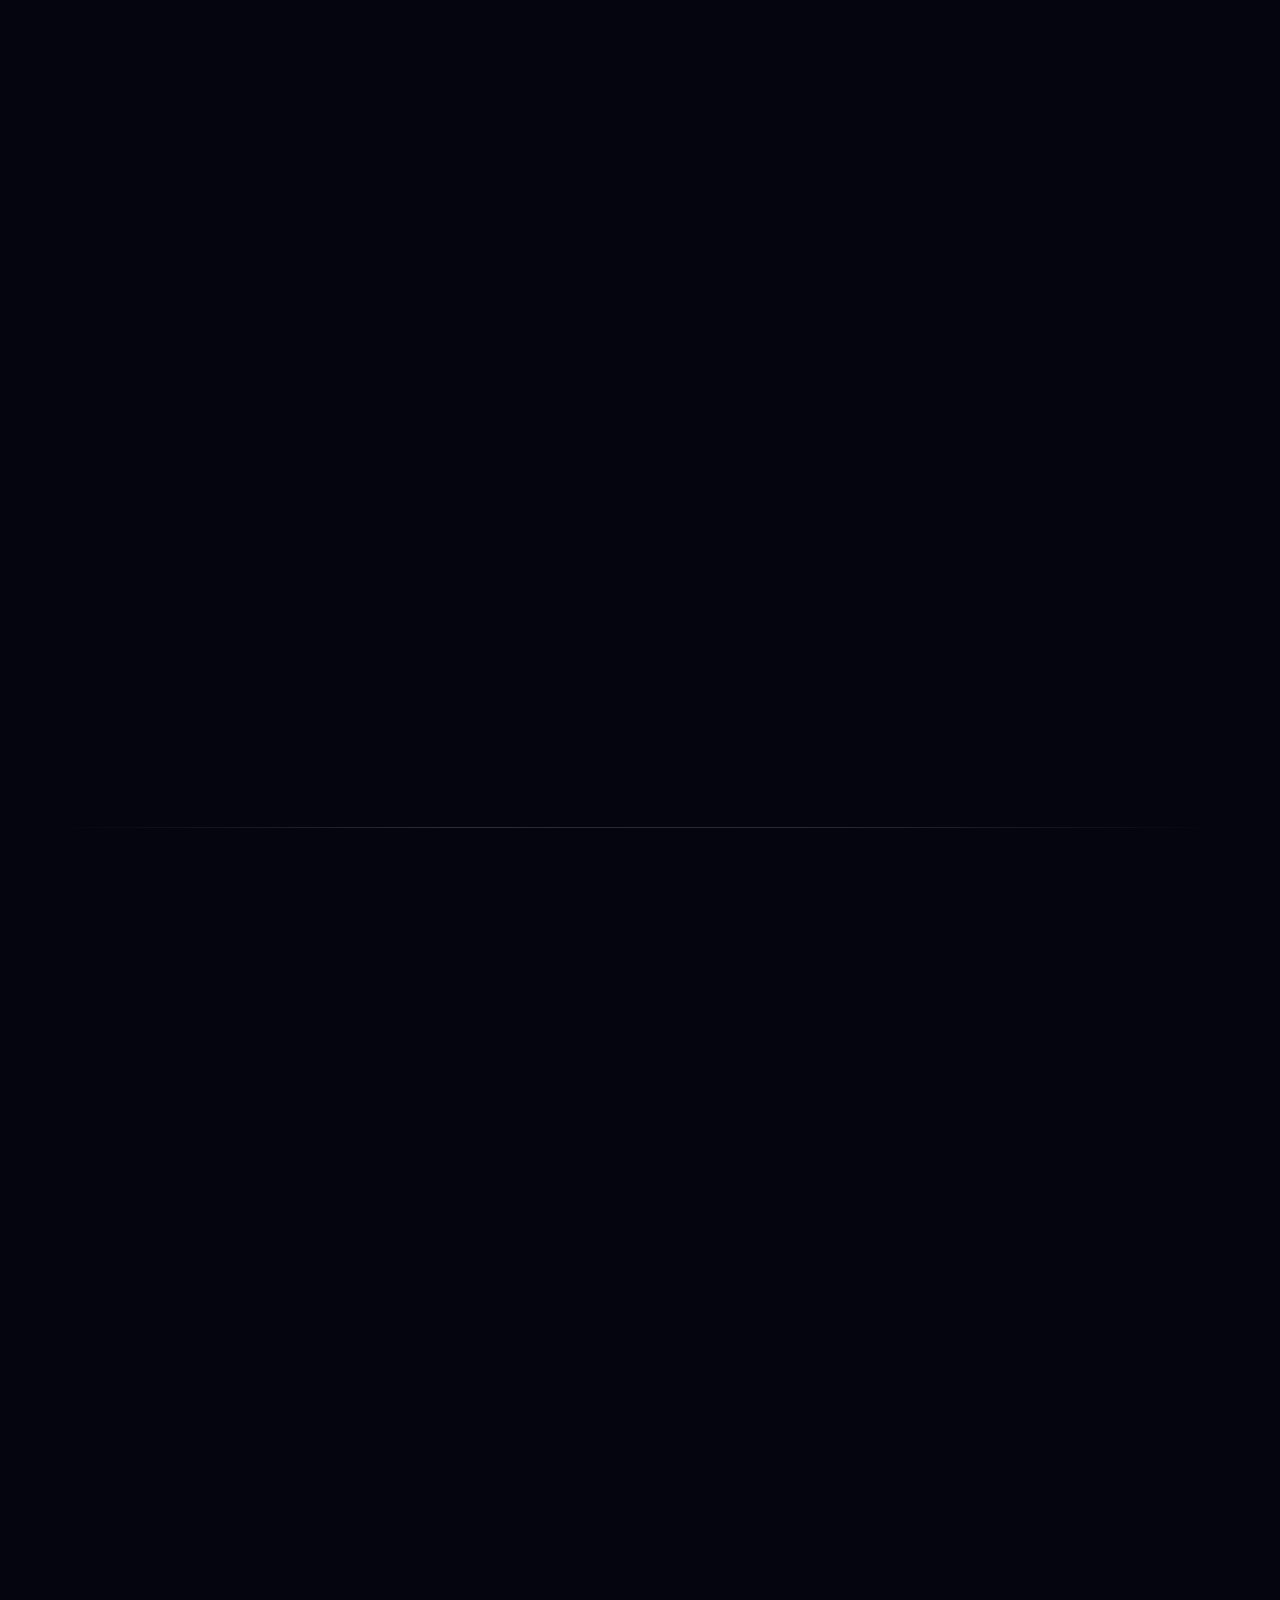
==== commit bd7e75a0: "em- bug fix" ====
--- a/index.html
+++ b/index.html
@@ -1354,26 +1354,21 @@
     </style>
 
     <style>
-        /* ─── Section ─── */
         .gsec {
             padding: 80px 0 60px;
             position: relative;
-        }
-
-        .sec {
             width: 100%;
             overflow: hidden;
         }
 
-        /* ─── Section Header ─── */
+        .gsec+.gsec {
+            border-top: 1px solid rgba(255, 255, 255, 0.06);
+        }
+
         .ghd {
             padding: 0 48px 48px;
             max-width: 1400px;
             margin: 0 auto;
-        }
-
-        .rv {
-            /* reveal — add your animation here if needed */
         }
 
         .sl2 {
@@ -1391,80 +1386,103 @@
             font-weight: 800;
             line-height: 1.05;
             letter-spacing: -0.02em;
-            background: linear-gradient(135deg, #fff, #c4ffe8, #b8f0ff);
-            -webkit-background-clip: text;
-            -webkit-text-fill-color: transparent;
-            background-clip: text;
-        }
-
-        /* ─── Embla Carousel Wrapper ─── */
+        }
+
+        /* ── Embla structure ── */
         .gstrip {
-            position: relative;
             padding: 0 48px;
             max-width: 1400px;
             margin: 0 auto;
         }
 
-        /* Embla viewport */
+        /* Official Embla structure: .embla > .embla__viewport > .embla__container > .embla__slide */
         .embla {
+            position: relative;
+        }
+
+        .embla__viewport {
             overflow: hidden;
-            border-radius: 0;
-        }
-
-        /* Embla container = flex row */
+        }
+
         .embla__container {
             display: flex;
             gap: 20px;
             align-items: stretch;
         }
 
-        /* ─── Each Card / Slide ─── */
-        .gc2 {
-            flex: 0 0 calc(25% - 15px);
-            /* 4 cards visible on desktop */
+        /* ── Slides / Cards ── */
+        .embla__slide {
+            flex: 0 0 calc(33% - 25px);
             min-width: 0;
             position: relative;
             border-radius: 16px;
             overflow: hidden;
             background: #111;
-            aspect-ratio: 3 / 4;
-            /* portrait card */
+            /* aspect-ratio: 3 / 4; */
             cursor: pointer;
             transition: transform 0.35s ease, box-shadow 0.35s ease;
         }
 
-        .gc2:hover {
+        .embla__slide:hover {
             transform: translateY(-6px) scale(1.015);
             box-shadow: 0 24px 60px rgba(0, 0, 0, 0.5), 0 0 0 1px rgba(255, 255, 255, 0.06);
         }
 
-        /* ─── Image fills card perfectly ─── */
-        .gi {
+        /* ── Official lazy load classes ── */
+        .embla__lazy-load {
+            position: relative;
+            width: 100%;
+            height: 100%;
+        }
+
+        /* Spinner shown while loading */
+        .embla__lazy-load__spinner {
+            position: absolute;
+            inset: 0;
+            display: flex;
+            align-items: center;
+            justify-content: center;
+            background: #111;
+            z-index: 1;
+        }
+
+        .embla__lazy-load__spinner::after {
+            content: '';
+            width: 28px;
+            height: 28px;
+            border: 2px solid rgba(255, 255, 255, 0.1);
+            border-top-color: #5fffb8;
+            border-radius: 50%;
+            animation: spin 0.7s linear infinite;
+        }
+
+        @keyframes spin {
+            to {
+                transform: rotate(360deg);
+            }
+        }
+
+        /* Image — hidden until loaded */
+        .embla__lazy-load__img {
             width: 100%;
             height: 100%;
             object-fit: cover;
             object-position: center;
             display: block;
-            transition: transform 0.5s ease, filter 0.4s ease;
-            /* lazy-load blur-up */
-            filter: blur(0px);
-        }
-
-        .gi[data-src] {
-            filter: blur(12px);
-            transform: scale(1.04);
-        }
-
-        .gi.loaded {
-            filter: blur(0px);
+            opacity: 0;
+            transition: opacity 0.4s ease, transform 0.5s ease;
+        }
+
+        /* Once parent gets this class, show image & hide spinner */
+        .embla__lazy-load--has-loaded .embla__lazy-load__img {
+            opacity: 1;
+        }
+
+        /* .embla__slide:hover .embla__lazy-load__img {
             transform: scale(1);
-        }
-
-        .gc2:hover .gi {
-            transform: scale(1.06);
-        }
-
-        /* ─── Card Label ─── */
+        } */
+
+        /* ── Card label ── */
         .gcl {
             position: absolute;
             bottom: 0;
@@ -1478,26 +1496,10 @@
             color: rgba(255, 255, 255, 0.75);
             background: linear-gradient(to top, rgba(0, 0, 0, 0.72) 0%, transparent 100%);
             pointer-events: none;
-        }
-
-        /* ─── Stagger animation hints ─── */
-        .d1 {
-            animation-delay: 0.05s;
-        }
-
-        .d2 {
-            animation-delay: 0.12s;
-        }
-
-        .d3 {
-            animation-delay: 0.19s;
-        }
-
-        .d4 {
-            animation-delay: 0.26s;
-        }
-
-        /* ─── Nav Buttons ─── */
+            z-index: 2;
+        }
+
+        /* ── Nav buttons ── */
         .embla__nav {
             display: flex;
             justify-content: flex-end;
@@ -1507,7 +1509,7 @@
             margin: 0 auto;
         }
 
-        .embla__btn {
+        .embla__button {
             width: 44px;
             height: 44px;
             border-radius: 50%;
@@ -1521,19 +1523,19 @@
             backdrop-filter: blur(8px);
         }
 
-        .embla__btn:hover {
+        .embla__button:hover {
             background: rgba(255, 255, 255, 0.12);
             border-color: rgba(255, 255, 255, 0.3);
             transform: scale(1.08);
         }
 
-        .embla__btn:disabled {
+        .embla__button:disabled {
             opacity: 0.3;
             cursor: default;
             transform: none;
         }
 
-        .embla__btn svg {
+        .embla__button svg {
             width: 18px;
             height: 18px;
             fill: none;
@@ -1543,7 +1545,7 @@
             stroke-linejoin: round;
         }
 
-        /* ─── Dot Pagination ─── */
+        /* ── Dots ── */
         .embla__dots {
             display: flex;
             justify-content: center;
@@ -1558,8 +1560,8 @@
             background: rgba(255, 255, 255, 0.25);
             border: none;
             cursor: pointer;
-            transition: background 0.25s, transform 0.25s, width 0.25s;
             padding: 0;
+            transition: background 0.25s, width 0.25s;
         }
 
         .embla__dot--selected {
@@ -1568,9 +1570,9 @@
             border-radius: 3px;
         }
 
-        /* ─── Responsive ─── */
+        /* ── Responsive ── */
         @media (max-width: 1024px) {
-            .gc2 {
+            .embla__slide {
                 flex: 0 0 calc(50% - 10px);
             }
         }
@@ -1584,7 +1586,7 @@
                 padding-right: 20px;
             }
 
-            .gc2 {
+            .embla__slide {
                 flex: 0 0 calc(80% - 10px);
             }
         }
@@ -2045,67 +2047,75 @@
     </div>
 
     <!-- GALLERY 1 -->
-    <!-- GALLERY 1 -->
-    <section class="gsec sec" data-carousel>
-        <div class="ghd rv">
+    <section class="gsec" data-carousel>
+        <div class="ghd">
             <div class="sl2">FEATURED WORK · STORE DESIGN</div>
-            <h2 class="stit">Ecommerce<br>Store</h2>
+            <h2 class="stit"
+                style="background:linear-gradient(135deg,#fff,#c4ffe8,#b8f0ff);-webkit-background-clip:text;-webkit-text-fill-color:transparent;background-clip:text;">
+                Ecommerce<br>Store</h2>
         </div>
 
-        <!-- Embla root -->
         <div class="gstrip">
             <div class="embla">
-                <div class="embla__container">
-
-                    <div class="gc2 rv d1">
-                        <img class="gi"
-                            src="data:image/svg+xml,%3Csvg xmlns='http://www.w3.org/2000/svg' viewBox='0 0 1 1'%3E%3C/svg%3E"
-                            data-src="/assets/projects/1s.jpg" alt="Web Project 1" data-m loading="lazy">
-                        <div class="gcl">WEB PROJECT · 01</div>
+                <div class="embla__viewport">
+                    <div class="embla__container">
+
+                        <div class="embla__slide">
+                            <div class="embla__lazy-load">
+                                <div class="embla__lazy-load__spinner"></div>
+                                <img class="embla__lazy-load__img"
+                                    data-src="https://nilankar19.github.io/assets/projects/1s.jpg" alt="Web Project 1">
+                            </div>
+                            <div class="gcl">WEB PROJECT · 01</div>
+                        </div>
+
+                        <div class="embla__slide">
+                            <div class="embla__lazy-load">
+                                <div class="embla__lazy-load__spinner"></div>
+                                <img class="embla__lazy-load__img"
+                                    data-src="https://nilankar19.github.io/assets/projects/2s.jpg" alt="Web Project 2">
+                            </div>
+                            <div class="gcl">WEB PROJECT · 02</div>
+                        </div>
+
+                        <div class="embla__slide">
+                            <div class="embla__lazy-load">
+                                <div class="embla__lazy-load__spinner"></div>
+                                <img class="embla__lazy-load__img"
+                                    data-src="https://nilankar19.github.io/assets/projects/3s.jpg" alt="Web Project 3">
+                            </div>
+                            <div class="gcl">WEB PROJECT · 03</div>
+                        </div>
+
+                        <div class="embla__slide">
+                            <div class="embla__lazy-load">
+                                <div class="embla__lazy-load__spinner"></div>
+                                <img class="embla__lazy-load__img"
+                                    data-src="https://nilankar19.github.io/assets/projects/4s.jpg" alt="Web Project 4">
+                            </div>
+                            <div class="gcl">WEB PROJECT · 04</div>
+                        </div>
+
                     </div>
-
-                    <div class="gc2 rv d2">
-                        <img class="gi"
-                            src="data:image/svg+xml,%3Csvg xmlns='http://www.w3.org/2000/svg' viewBox='0 0 1 1'%3E%3C/svg%3E"
-                            data-src="/assets/projects/2s.jpg" alt="Web Project 2" data-m loading="lazy">
-                        <div class="gcl">WEB PROJECT · 02</div>
-                    </div>
-
-                    <div class="gc2 rv d3">
-                        <img class="gi"
-                            src="data:image/svg+xml,%3Csvg xmlns='http://www.w3.org/2000/svg' viewBox='0 0 1 1'%3E%3C/svg%3E"
-                            data-src="/assets/projects/3s.jpg" alt="Web Project 3" data-m loading="lazy">
-                        <div class="gcl">WEB PROJECT · 03</div>
-                    </div>
-
-                    <div class="gc2 rv d4">
-                        <img class="gi"
-                            src="data:image/svg+xml,%3Csvg xmlns='http://www.w3.org/2000/svg' viewBox='0 0 1 1'%3E%3C/svg%3E"
-                            data-src="/assets/projects/4s.jpg" alt="Web Project 4" data-m loading="lazy">
-                        <div class="gcl">WEB PROJECT · 04</div>
-                    </div>
-
                 </div>
             </div>
         </div>
 
-        <!-- Nav -->
         <div class="embla__nav">
-            <button class="embla__btn" id="btn-prev" aria-label="Previous">
+            <button class="embla__button embla__button--prev" aria-label="Previous">
                 <svg viewBox="0 0 24 24">
                     <polyline points="15 18 9 12 15 6" />
                 </svg>
             </button>
-            <button class="embla__btn" id="btn-next" aria-label="Next">
+            <button class="embla__button embla__button--next" aria-label="Next">
                 <svg viewBox="0 0 24 24">
                     <polyline points="9 18 15 12 9 6" />
                 </svg>
             </button>
         </div>
-
-        <!-- Dots -->
-        <div class="embla__dots" id="embla-dots"></div>
+        <div class="embla__dots"></div>
     </section>
+
 
 
     <!-- LAPTOP -->
@@ -2134,91 +2144,73 @@
 
     <!-- GALLERY 2 -->
 
-    <!-- <section id="gallery" class="gsec sec">
-        <div class="ghd rv">
-            <div class="sl2">FEATURED WORK · Websites</div>
+    <section class="gsec" data-carousel>
+        <div class="ghd">
+            <div class="sl2">FEATURED WORK · STORE DESIGN</div>
             <h2 class="stit"
-                style="background:linear-gradient(135deg,#fff,#b8f0ff,#e0b4ff);-webkit-background-clip:text;-webkit-text-fill-color:transparent;background-clip:text;">
-                Websites<br>Gallery</h2>
+                style="background:linear-gradient(135deg,#fff,#c4ffe8,#b8f0ff);-webkit-background-clip:text;-webkit-text-fill-color:transparent;background-clip:text;">
+                Ecommerce<br>Store</h2>
         </div>
-        <div class="gstrip">
-            <div class="gc2 rv d1"><img src="/assets/projects/1f.jpg" alt="Shopify Store 1" class="gi" data-m
-                    loading="lazy">
-                <div class="gcl">Website · 01</div>
-            </div>
-            <div class="gc2 rv d2"><img src="/assets/projects/2f.jpg" alt="Shopify Store 2" class="gi" data-m
-                    loading="lazy">
-                <div class="gcl">Website · 02</div>
-            </div>
-            <div class="gc2 rv d3"><img src="/assets/projects/3f.jpg" alt="Shopify Store 3" class="gi" data-m
-                    loading="lazy">
-                <div class="gcl">Website · 03</div>
-            </div>
-            <div class="gc2 rv d4"><img src="/assets/projects/4f.jpg" alt="Shopify Store 4" class="gi" data-m
-                    loading="lazy">
-                <div class="gcl">Website · 04</div>
-            </div>
-        </div>
-    </section> -->
-    <section class="gsec sec" data-carousel>
-        <div class="ghd rv">
-            <div class="sl2">FEATURED WORK · STORE DESIGN</div>
-            <h2 class="stit">Ecommerce<br>Store</h2>
-        </div>
-
-        <!-- Embla root -->
+
         <div class="gstrip">
             <div class="embla">
-                <div class="embla__container">
-
-                    <div class="gc2 rv d1">
-                        <img class="gi"
-                            src="data:image/svg+xml,%3Csvg xmlns='http://www.w3.org/2000/svg' viewBox='0 0 1 1'%3E%3C/svg%3E"
-                            data-src="/assets/projects/1f.jpg" alt="Web Project 1" data-m loading="lazy">
-                        <div class="gcl">WEB PROJECT · 01</div>
+                <div class="embla__viewport">
+                    <div class="embla__container">
+
+                        <div class="embla__slide">
+                            <div class="embla__lazy-load">
+                                <div class="embla__lazy-load__spinner"></div>
+                                <img class="embla__lazy-load__img"
+                                    data-src="https://nilankar19.github.io/assets/projects/1f.jpg" alt="Web Project 1">
+                            </div>
+                            <div class="gcl">WEB PROJECT · 01</div>
+                        </div>
+
+                        <div class="embla__slide">
+                            <div class="embla__lazy-load">
+                                <div class="embla__lazy-load__spinner"></div>
+                                <img class="embla__lazy-load__img"
+                                    data-src="https://nilankar19.github.io/assets/projects/2f.jpg" alt="Web Project 2">
+                            </div>
+                            <div class="gcl">WEB PROJECT · 02</div>
+                        </div>
+
+                        <div class="embla__slide">
+                            <div class="embla__lazy-load">
+                                <div class="embla__lazy-load__spinner"></div>
+                                <img class="embla__lazy-load__img"
+                                    data-src="https://nilankar19.github.io/assets/projects/3f.jpg" alt="Web Project 3">
+                            </div>
+                            <div class="gcl">WEB PROJECT · 03</div>
+                        </div>
+
+                        <div class="embla__slide">
+                            <div class="embla__lazy-load">
+                                <div class="embla__lazy-load__spinner"></div>
+                                <img class="embla__lazy-load__img"
+                                    data-src="https://nilankar19.github.io/assets/projects/4f.jpg" alt="Web Project 4">
+                            </div>
+                            <div class="gcl">WEB PROJECT · 04</div>
+                        </div>
+
                     </div>
-
-                    <div class="gc2 rv d2">
-                        <img class="gi"
-                            src="data:image/svg+xml,%3Csvg xmlns='http://www.w3.org/2000/svg' viewBox='0 0 1 1'%3E%3C/svg%3E"
-                            data-src="/assets/projects/2f.jpg" alt="Web Project 2" data-m loading="lazy">
-                        <div class="gcl">WEB PROJECT · 02</div>
-                    </div>
-
-                    <div class="gc2 rv d3">
-                        <img class="gi"
-                            src="data:image/svg+xml,%3Csvg xmlns='http://www.w3.org/2000/svg' viewBox='0 0 1 1'%3E%3C/svg%3E"
-                            data-src="/assets/projects/3f.jpg" alt="Web Project 3" data-m loading="lazy">
-                        <div class="gcl">WEB PROJECT · 03</div>
-                    </div>
-
-                    <div class="gc2 rv d4">
-                        <img class="gi"
-                            src="data:image/svg+xml,%3Csvg xmlns='http://www.w3.org/2000/svg' viewBox='0 0 1 1'%3E%3C/svg%3E"
-                            data-src="/assets/projects/4f.jpg" alt="Web Project 4" data-m loading="lazy">
-                        <div class="gcl">WEB PROJECT · 04</div>
-                    </div>
-
                 </div>
             </div>
         </div>
 
-        <!-- Nav -->
         <div class="embla__nav">
-            <button class="embla__btn" id="btn-prev" aria-label="Previous">
+            <button class="embla__button embla__button--prev" aria-label="Previous">
                 <svg viewBox="0 0 24 24">
                     <polyline points="15 18 9 12 15 6" />
                 </svg>
             </button>
-            <button class="embla__btn" id="btn-next" aria-label="Next">
+            <button class="embla__button embla__button--next" aria-label="Next">
                 <svg viewBox="0 0 24 24">
                     <polyline points="9 18 15 12 9 6" />
                 </svg>
             </button>
         </div>
-
-        <!-- Dots -->
-        <div class="embla__dots" id="embla-dots"></div>
+        <div class="embla__dots"></div>
     </section>
 
 
@@ -2559,84 +2551,141 @@
     <!-- Embla JS from CDN -->
     <script src="https://cdnjs.cloudflare.com/ajax/libs/embla-carousel/8.3.0/embla-carousel.umd.min.js"></script>
     <script>
+
+        /* ─────────────────────────────────────────────────
+           Official Embla lazy load — ported from docs
+           setupLazyLoadImage(emblaApi) → handler fn
+        ───────────────────────────────────────────────── */
+        function setupLazyLoadImage(emblaApi) {
+            const imagesInView = []
+            const slideNodes = emblaApi.slideNodes()
+
+            const spinnerNodes = slideNodes.map(slide =>
+                slide.querySelector('.embla__lazy-load__spinner')
+            )
+            const imageNodes = slideNodes.map(slide =>
+                slide.querySelector('.embla__lazy-load__img')
+            )
+
+            function loadImageInView(index) {
+                const imageNode = imageNodes[index]
+                const slideNode = slideNodes[index]
+                const spinnerNode = spinnerNodes[index]
+                const src = imageNode.getAttribute('data-src')
+
+                imageNode.src = src
+                imagesInView.push(index)
+
+                function onLoad() {
+                    slideNode.classList.add('embla__lazy-load--has-loaded')
+                    if (spinnerNode && spinnerNode.parentElement) {
+                        spinnerNode.parentElement.removeChild(spinnerNode)
+                    }
+                    imageNode.removeEventListener('load', onLoad)
+                }
+                imageNode.addEventListener('load', onLoad)
+            }
+
+            function loadImagesInView() {
+                emblaApi
+                    .slidesInView()
+                    .filter(index => !imagesInView.includes(index))
+                    .forEach(loadImageInView)
+
+                return imagesInView.length === imageNodes.length
+            }
+
+            // Returns the handler Embla will call on events
+            function loadImagesInViewAndDestroyIfDone(eventPayload) {
+                const hasLoadedAll = loadImagesInView()
+                if (hasLoadedAll && eventPayload) {
+                    // All loaded — unsubscribe both listeners
+                    emblaApi.off('reinit', loadImagesInViewAndDestroyIfDone)
+                    emblaApi.off('slidesInView', loadImagesInViewAndDestroyIfDone)
+                }
+            }
+
+            return loadImagesInViewAndDestroyIfDone
+        }
+
+
+        /* ─────────────────────────────────────────────────
+           Arrow buttons
+        ───────────────────────────────────────────────── */
+        function setupArrowButtons(emblaApi, prevBtn, nextBtn) {
+            function updateDisabled() {
+                prevBtn.disabled = !emblaApi.canScrollPrev()
+                nextBtn.disabled = !emblaApi.canScrollNext()
+            }
+            prevBtn.addEventListener('click', () => emblaApi.scrollPrev())
+            nextBtn.addEventListener('click', () => emblaApi.scrollNext())
+            emblaApi.on('select', updateDisabled)
+            emblaApi.on('init', updateDisabled)
+            emblaApi.on('reinit', updateDisabled)
+        }
+
+
+        /* ─────────────────────────────────────────────────
+           Dot buttons
+        ───────────────────────────────────────────────── */
+        function setupDotButtons(emblaApi, dotsNode) {
+            const slideCount = emblaApi.slideNodes().length
+            const dots = []
+
+            for (let i = 0; i < slideCount; i++) {
+                const btn = document.createElement('button')
+                btn.className = 'embla__dot'
+                btn.setAttribute('aria-label', `Go to slide ${i + 1}`)
+                btn.addEventListener('click', () => emblaApi.scrollTo(i))
+                dotsNode.appendChild(btn)
+                dots.push(btn)
+            }
+
+            function updateDots() {
+                const selected = emblaApi.selectedScrollSnap()
+                dots.forEach((dot, i) =>
+                    dot.classList.toggle('embla__dot--selected', i === selected)
+                )
+            }
+
+            emblaApi.on('select', updateDots)
+            emblaApi.on('init', updateDots)
+            emblaApi.on('reinit', updateDots)
+        }
+
+
+        /* ─────────────────────────────────────────────────
+           initCarousel(sectionEl)
+           Scoped to each [data-carousel] section
+        ───────────────────────────────────────────────── */
         function initCarousel(section) {
-            /* 1. Scope every element query to this section */
-            const viewport = section.querySelector('.embla');
-            const btnPrev = section.querySelector('.embla__btn--prev');
-            const btnNext = section.querySelector('.embla__btn--next');
-            const dotsWrap = section.querySelector('.embla__dots');
-
-            /* 2. Init Embla on THIS viewport only */
-            const embla = EmblaCarousel(viewport, {
+            const viewportNode = section.querySelector('.embla__viewport')
+            const prevBtn = section.querySelector('.embla__button--prev')
+            const nextBtn = section.querySelector('.embla__button--next')
+            const dotsNode = section.querySelector('.embla__dots')
+
+            const emblaApi = EmblaCarousel(viewportNode, {
                 loop: false,
                 align: 'start',
-                dragFree: false,
                 slidesToScroll: 1,
-            });
-
-
-            /* 3. Buttons */
-            btnPrev.addEventListener('click', () => embla.scrollPrev());
-            btnNext.addEventListener('click', () => embla.scrollNext());
-
-            function updateButtons() {
-                btnPrev.disabled = !embla.canScrollPrev();
-                btnNext.disabled = !embla.canScrollNext();
-            }
-
-            embla.on('select', updateButtons);
-            embla.on('init', updateButtons);
-
-            /* 4. Dots */
-            const slideCount = embla.slideNodes().length;
-
-            const dots = Array.from({ length: slideCount }, (_, i) => {
-                const b = document.createElement('button');
-                b.className = 'embla__dot';
-                b.setAttribute('aria-label', `Go to slide ${i + 1}`);
-                b.addEventListener('click', () => embla.scrollTo(i));
-                dotsWrap.appendChild(b);
-                return b;
-            });
-
-            function updateDots() {
-                const idx = embla.selectedScrollSnap();
-                dots.forEach((d, i) =>
-                    d.classList.toggle('embla__dot--selected', i === idx)
-                );
-            }
-
-            embla.on('select', updateDots);
-            embla.on('init', updateDots);
-
-            /* 5. Lazy load — scoped to THIS section's images */
-            const lazyImgs = section.querySelectorAll('img[data-src]');
-
-            if ('IntersectionObserver' in window) {
-                const io = new IntersectionObserver(entries => {
-                    entries.forEach(entry => {
-                        if (!entry.isIntersecting) return;
-                        const img = entry.target;
-                        img.src = img.dataset.src;
-                        img.removeAttribute('data-src');
-                        img.addEventListener('load', () => img.classList.add('loaded'));
-                        img.addEventListener('error', () => img.classList.add('loaded'));
-                        io.unobserve(img);
-                    });
-                }, { rootMargin: '200px 0px' });
-
-                lazyImgs.forEach(img => io.observe(img));
-            } else {
-                lazyImgs.forEach(img => {
-                    img.src = img.dataset.src;
-                    img.classList.add('loaded');
-                });
-            }
-        }
-
-        /* ── Boot: init every [data-carousel] section independently ── */
-        document.querySelectorAll('[data-carousel]').forEach(initCarousel);
-
+            })
+
+            // Official lazy load wired exactly as in the docs:
+            const loadImagesInView = setupLazyLoadImage(emblaApi)
+            emblaApi
+                .on('reinit', loadImagesInView)
+                .on('slidesInView', loadImagesInView)
+
+            // Fire once immediately for slides already in view on init
+            emblaApi.on('init', loadImagesInView)
+
+            setupArrowButtons(emblaApi, prevBtn, nextBtn)
+            setupDotButtons(emblaApi, dotsNode)
+        }
+
+
+        /* ── Boot all carousels ── */
+        document.querySelectorAll('[data-carousel]').forEach(initCarousel)
     </script>
 </body>
 
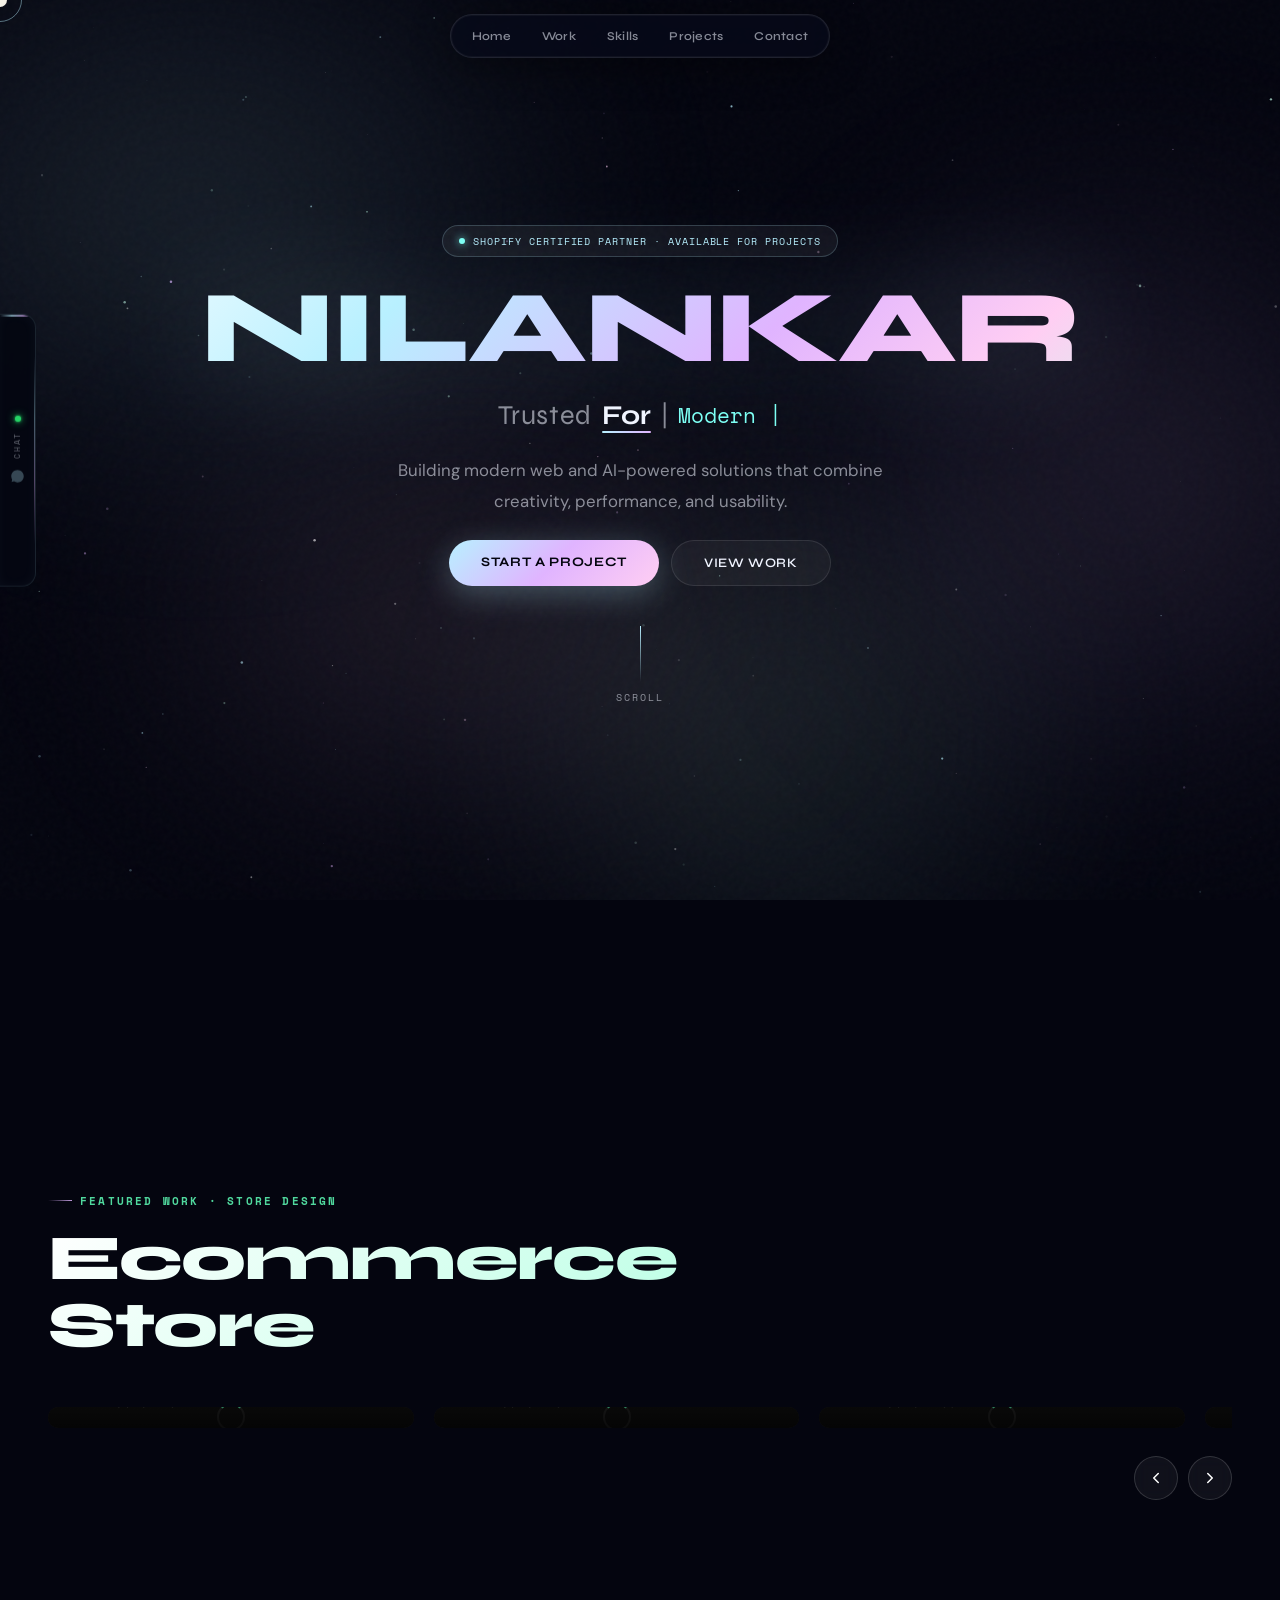
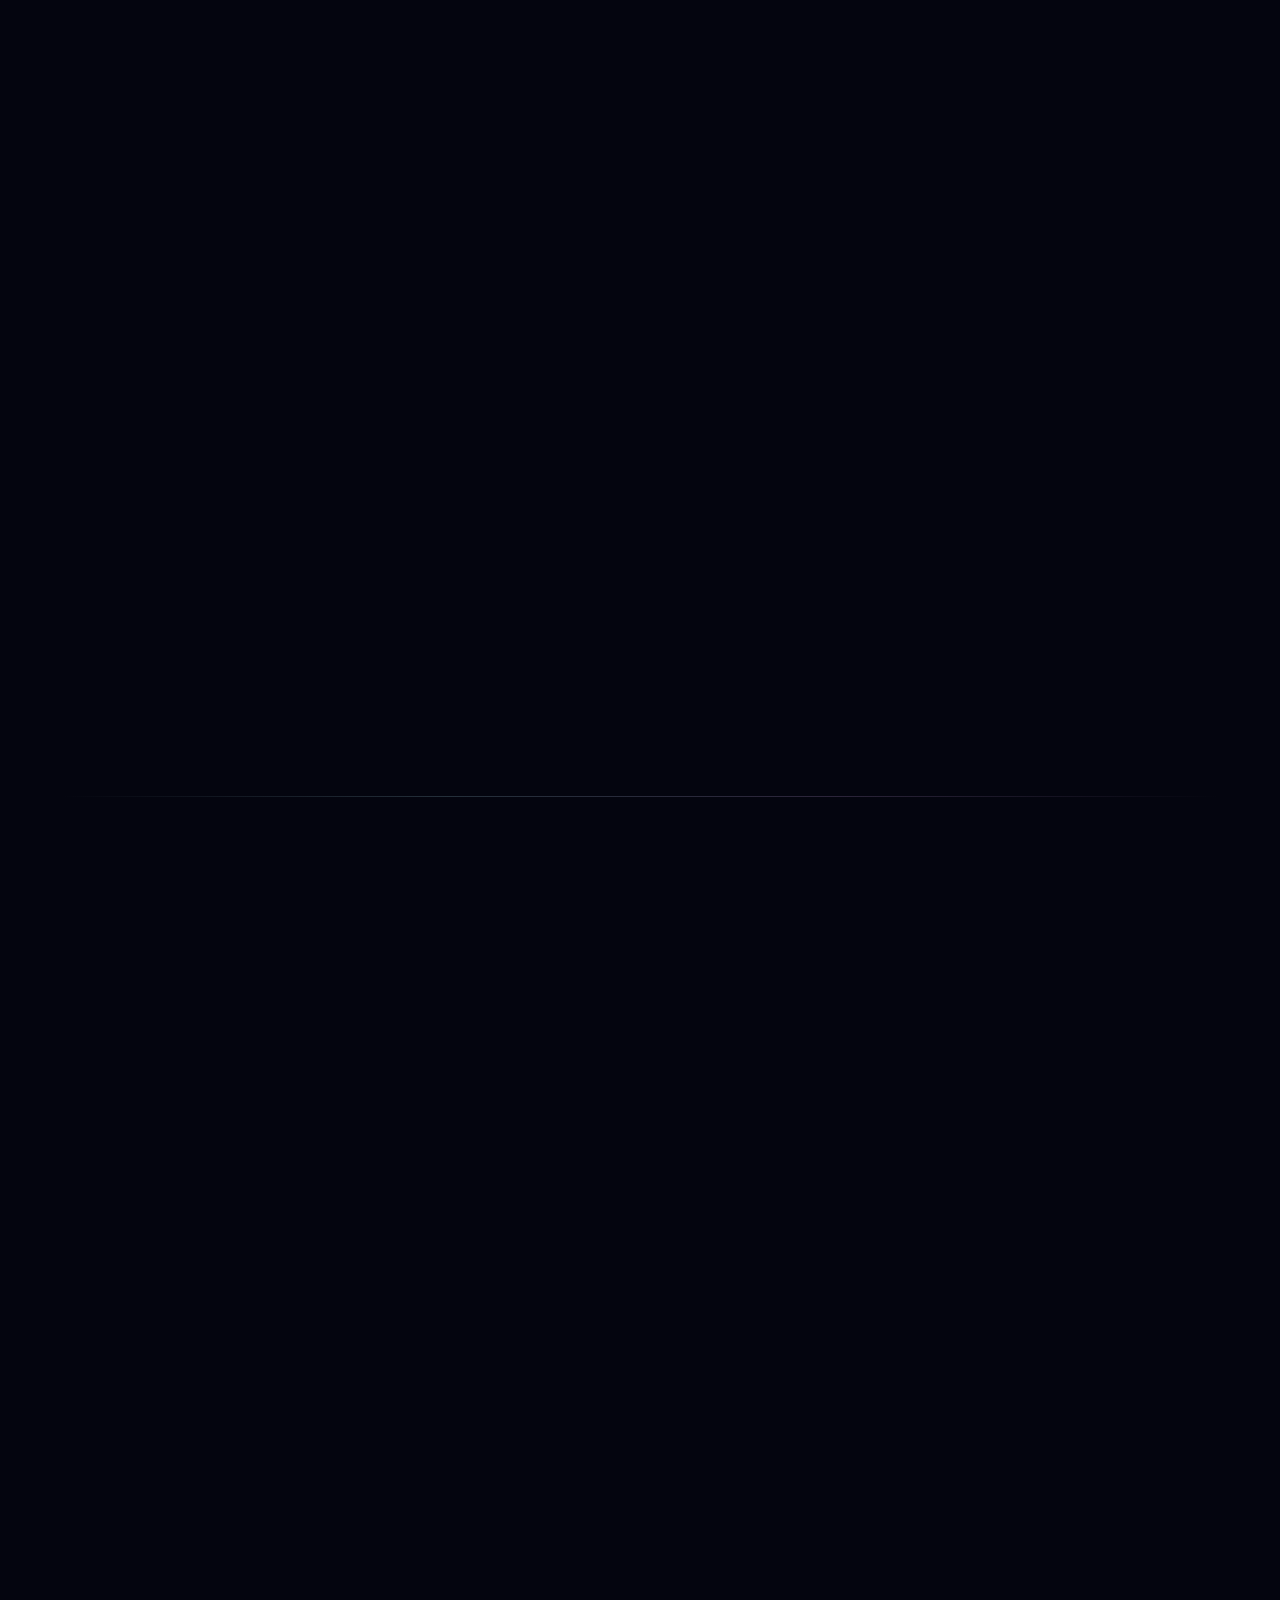
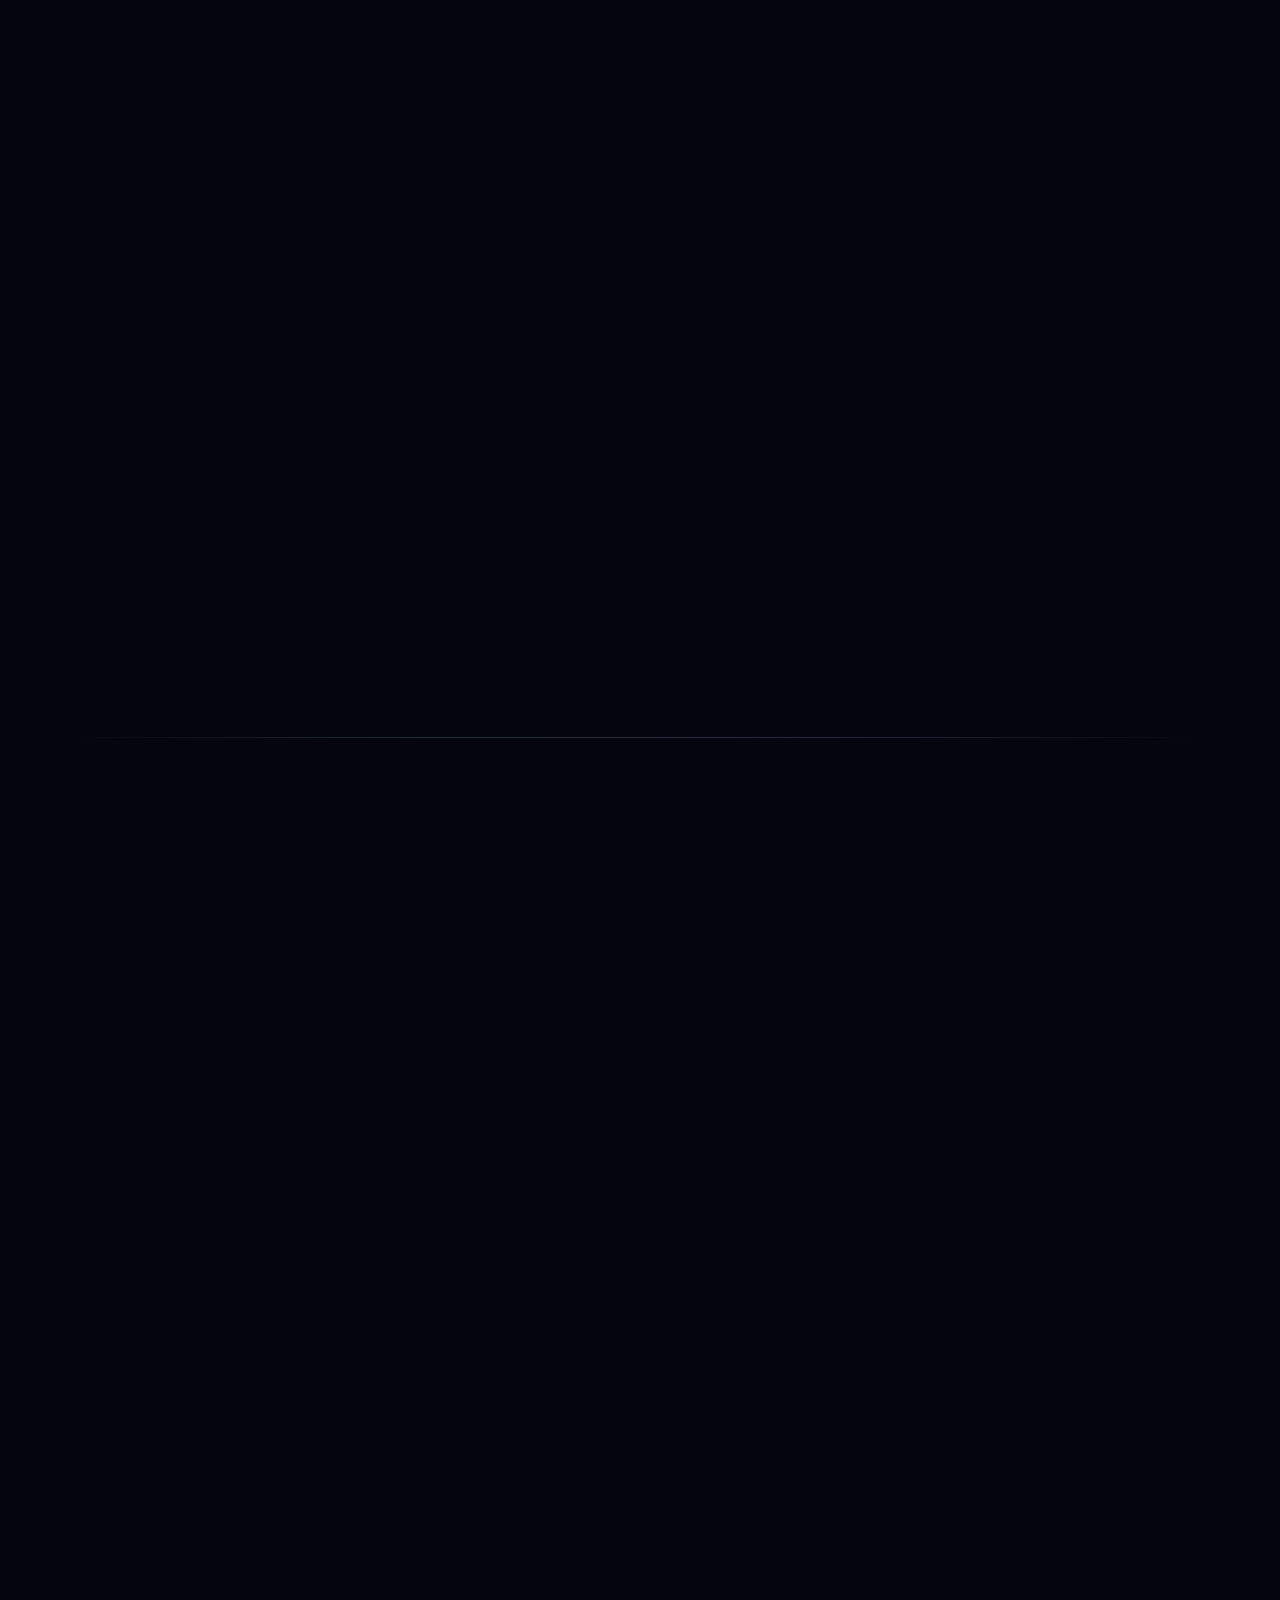
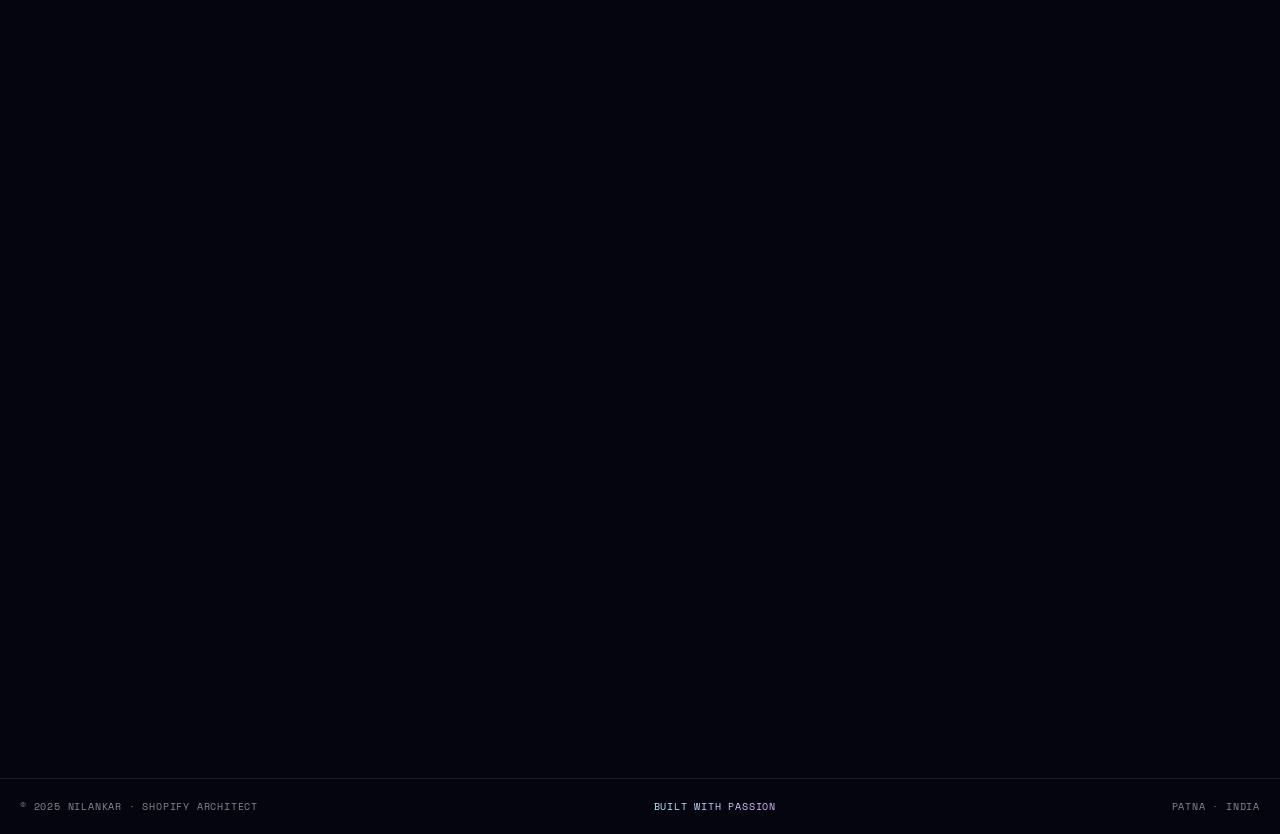
==== commit f5eb6d9b: "typo fix" ====
--- a/index.html
+++ b/index.html
@@ -2146,10 +2146,10 @@
 
     <section class="gsec" data-carousel>
         <div class="ghd">
-            <div class="sl2">FEATURED WORK · STORE DESIGN</div>
+            <div class="sl2">FEATURED WORK · WEBSITE WORK</div>
             <h2 class="stit"
                 style="background:linear-gradient(135deg,#fff,#c4ffe8,#b8f0ff);-webkit-background-clip:text;-webkit-text-fill-color:transparent;background-clip:text;">
-                Ecommerce<br>Store</h2>
+                WEBSITE<br>CREATION</h2>
         </div>
 
         <div class="gstrip">
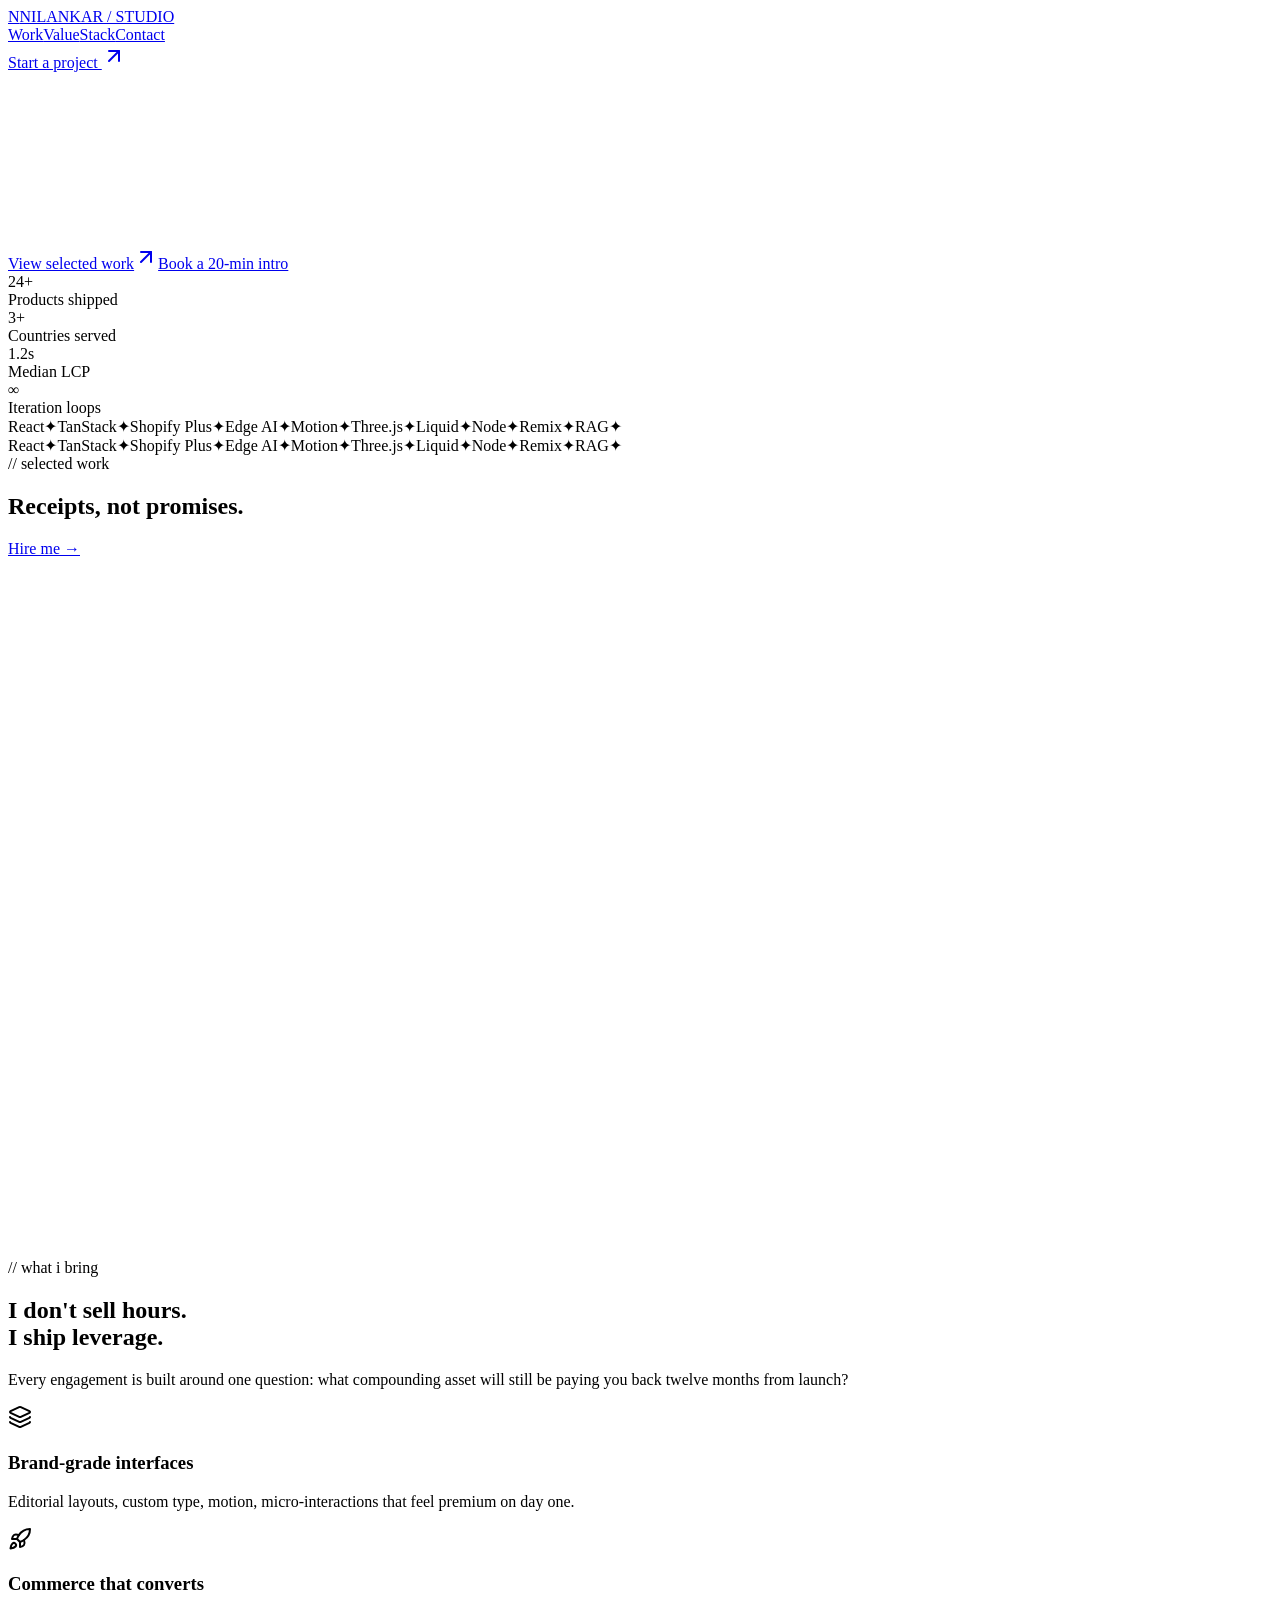
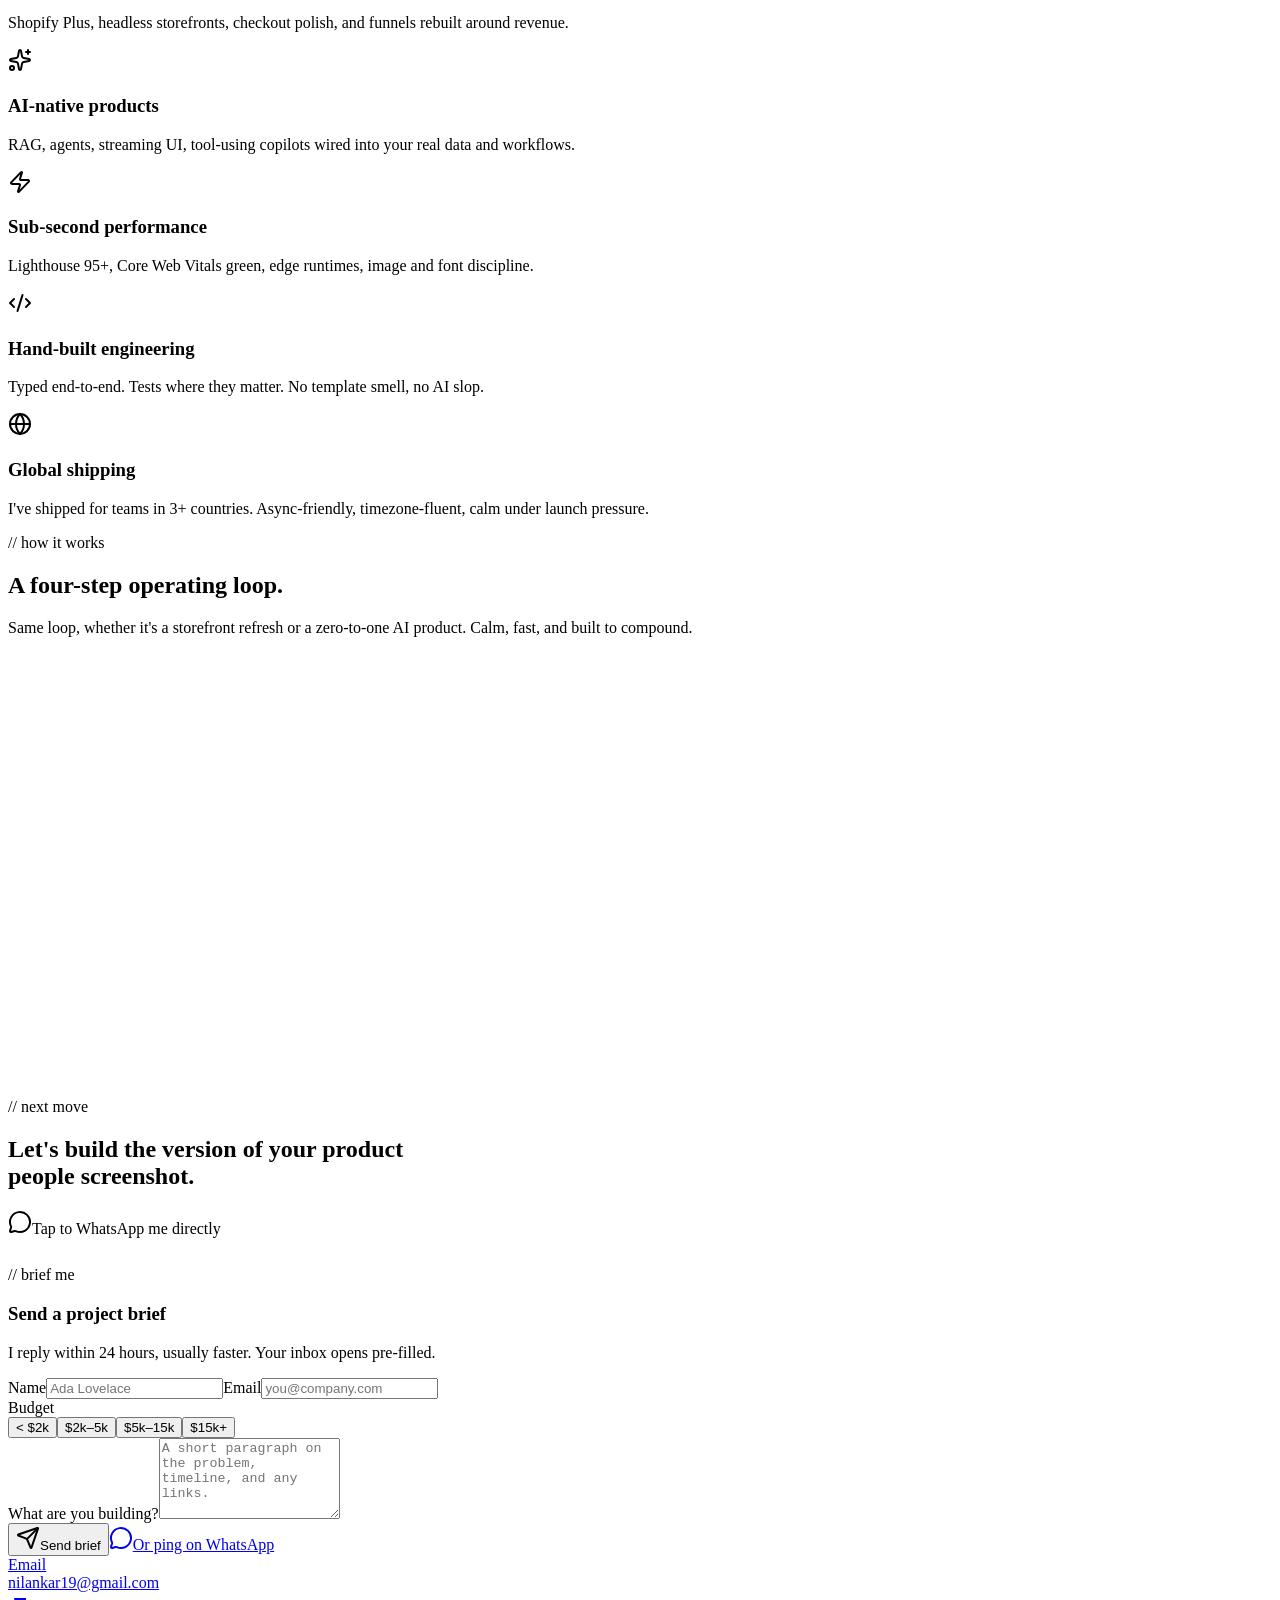
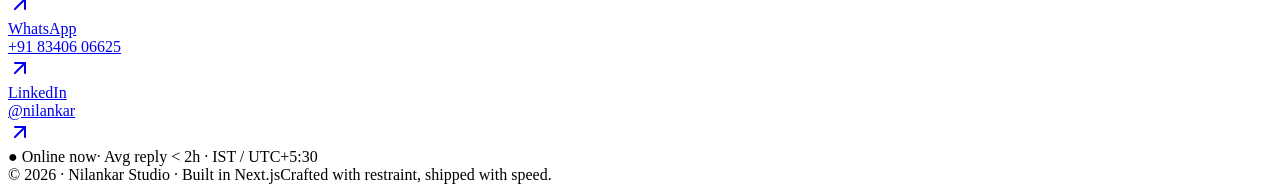
==== commit ae169e6c: "test1" ====
--- a/index.html
+++ b/index.html
@@ -1,2692 +1 @@
-<!DOCTYPE html>
-<html lang="en">
-
-<head>
-    <meta charset="UTF-8">
-    <meta name="viewport" content="width=device-width, initial-scale=1.0">
-    <title>Nilankar — Shopify Architect</title>
-    <link
-        href="https://fonts.googleapis.com/css2?family=Syne:wght@400;500;600;700;800&family=DM+Sans:ital,wght@0,300;0,400;0,500;1,300&family=Space+Mono:wght@400;700&display=swap"
-        rel="stylesheet">
-    <script src="https://unpkg.com/embla-carousel/embla-carousel.umd.js"></script>
-    <style>
-        :root {
-            --a1: #b8f0ff;
-            --a2: #e0b4ff;
-            --a3: #ffcef3;
-            --a4: #c4ffe8;
-            --a5: #fff0b8;
-            --gc: #7dfff4;
-            --gp: #ff9ef5;
-            --gg: #ffe87a;
-            --bg: #04050f;
-            --bgm: #080b1a;
-            --sur: rgba(255, 255, 255, 0.04);
-            --surh: rgba(255, 255, 255, 0.08);
-            --bdr: rgba(255, 255, 255, 0.10);
-            --bdrh: rgba(255, 255, 255, 0.22);
-            --txt: #f0f4ff;
-            --txtd: rgba(240, 244, 255, 0.55);
-            --fd: 'Syne', sans-serif;
-            --fb: 'DM Sans', sans-serif;
-            --fm: 'Space Mono', monospace;
-            --es: cubic-bezier(0.34, 1.56, 0.64, 1);
-            --eo: cubic-bezier(0.16, 1, 0.3, 1);
-        }
-
-        *,
-        *::before,
-        *::after {
-            margin: 0;
-            padding: 0;
-            box-sizing: border-box;
-        }
-
-        html {
-            scroll-behavior: smooth;
-        }
-
-        body {
-            font-family: var(--fb);
-            background: var(--bg);
-            color: var(--txt);
-            overflow-x: hidden;
-            cursor: none;
-            -webkit-font-smoothing: antialiased;
-            overscroll-behavior-y: none;
-        }
-
-        ::selection {
-            background: rgba(184, 240, 255, 0.2);
-        }
-
-        /* CURSOR */
-        #cur {
-            position: fixed;
-            z-index: 9999;
-            pointer-events: none;
-            width: 14px;
-            height: 14px;
-            background: #fff;
-            border-radius: 50%;
-            transform: translate(-50%, -50%);
-            mix-blend-mode: difference;
-            transition: width .3s var(--es), height .3s var(--es);
-        }
-
-        #curR {
-            position: fixed;
-            z-index: 9998;
-            pointer-events: none;
-            width: 44px;
-            height: 44px;
-            border: 1.5px solid rgba(184, 240, 255, 0.45);
-            border-radius: 50%;
-            transform: translate(-50%, -50%);
-            transition: width .5s var(--eo), height .5s var(--eo), border-color .3s;
-        }
-
-        @media(max-width:768px) {
-
-            #cur,
-            #curR {
-                display: none;
-            }
-
-            body {
-                cursor: auto;
-                width: 100%;
-                padding-bottom: 56px;
-                /* clear the fixed WA bar */
-            }
-
-            .ab {
-                width: inherit
-            }
-        }
-
-        /* STARS */
-        #sf {
-            position: fixed;
-            inset: 0;
-            z-index: 0;
-            pointer-events: none;
-            will-change: contents;
-            transform: translateZ(0);
-        }
-
-        /* AURORA */
-        .ab {
-            position: fixed;
-            inset: 0;
-            z-index: 0;
-            pointer-events: none;
-            overflow: hidden;
-            contain: strict;
-        }
-
-        .abl {
-            position: absolute;
-            border-radius: 50%;
-            filter: blur(120px);
-            opacity: 0.16;
-            animation: afl linear infinite;
-            will-change: transform;
-            transform: translateZ(0);
-        }
-
-        @media (max-width: 768px) {
-            .abl {
-                filter: blur(60px);
-                opacity: 0.12;
-            }
-        }
-
-        .ab1 {
-            width: 900px;
-            height: 600px;
-            background: radial-gradient(ellipse, #b8f0ff, transparent 70%);
-            top: -10%;
-            left: -20%;
-            animation-duration: 30s;
-        }
-
-        .ab2 {
-            width: 700px;
-            height: 700px;
-            background: radial-gradient(ellipse, #e0b4ff, transparent 70%);
-            top: 15%;
-            right: -15%;
-            animation-duration: 24s;
-            animation-delay: -9s;
-        }
-
-        .ab3 {
-            width: 800px;
-            height: 500px;
-            background: radial-gradient(ellipse, #ffcef3, transparent 70%);
-            bottom: 5%;
-            left: 5%;
-            animation-duration: 38s;
-            animation-delay: -16s;
-        }
-
-        .ab4 {
-            width: 600px;
-            height: 600px;
-            background: radial-gradient(ellipse, #c4ffe8, transparent 70%);
-            bottom: -15%;
-            right: 15%;
-            animation-duration: 27s;
-            animation-delay: -6s;
-        }
-
-        @keyframes afl {
-            0% {
-                transform: translate(0, 0) rotate(0deg) scale(1);
-            }
-
-            33% {
-                transform: translate(70px, -55px) rotate(120deg) scale(1.12);
-            }
-
-            66% {
-                transform: translate(-55px, 45px) rotate(240deg) scale(0.9);
-            }
-
-            100% {
-                transform: translate(0, 0) rotate(360deg) scale(1);
-            }
-        }
-
-        /* NOISE */
-        body::after {
-            content: '';
-            position: fixed;
-            inset: 0;
-            z-index: 1;
-            pointer-events: none;
-            background-image: url("data:image/svg+xml,%3Csvg viewBox='0 0 200 200' xmlns='http://www.w3.org/2000/svg'%3E%3Cfilter id='n'%3E%3CfeTurbulence type='fractalNoise' baseFrequency='0.85' numOctaves='4' stitchTiles='stitch'/%3E%3C/filter%3E%3Crect width='100%25' height='100%25' filter='url(%23n)'/%3E%3C/svg%3E");
-            opacity: 0.025;
-        }
-
-        /* NAV */
-        nav {
-            position: absolute;
-            top: 14px;
-            left: 50%;
-            transform: translateX(-50%);
-            z-index: 1000;
-            background: rgba(8, 11, 26, 0.72);
-            backdrop-filter: blur(40px) saturate(180%);
-            border: 1px solid var(--bdr);
-            border-radius: 100px;
-            padding: 5px 6px;
-            display: flex;
-            align-items: center;
-            gap: 1px;
-            box-shadow: 0 8px 40px rgba(0, 0, 0, 0.4), 0 0 0 1px rgba(255, 255, 255, 0.04) inset;
-            transition: box-shadow .3s;
-            max-width: calc(100vw - 24px);
-            contain: layout style;
-        }
-
-        @media (max-width: 768px) {
-            nav {
-                backdrop-filter: blur(20px) saturate(140%);
-            }
-        }
-
-        nav:hover {
-            box-shadow: 0 12px 50px rgba(184, 240, 255, 0.1), 0 0 0 1px rgba(184, 240, 255, 0.08) inset;
-        }
-
-        .nl {
-            padding: 9px 15px;
-            border-radius: 100px;
-            font-family: var(--fd);
-            font-size: 12px;
-            font-weight: 600;
-            letter-spacing: .02em;
-            color: var(--txtd);
-            text-decoration: none;
-            cursor: none;
-            transition: color .3s, background .3s;
-            position: relative;
-            white-space: nowrap;
-        }
-
-        .nl::before {
-            content: '';
-            position: absolute;
-            inset: 0;
-            border-radius: 100px;
-            background: linear-gradient(135deg, rgba(184, 240, 255, 0.14), rgba(224, 180, 255, 0.14));
-            opacity: 0;
-            transition: opacity .3s;
-        }
-
-        .nl:hover {
-            color: var(--txt);
-        }
-
-        .nl:hover::before {
-            opacity: 1;
-        }
-
-        @media(max-width:430px) {
-            .nl {
-                padding: 7px 9px;
-                font-size: 10px;
-                letter-spacing: 0;
-            }
-        }
-
-        /* HERO */
-        .hero {
-            position: relative;
-            z-index: 2;
-            min-height: 100vh;
-            display: flex;
-            align-items: center;
-            justify-content: center;
-            padding: 100px 20px 70px;
-            overflow: hidden;
-            text-align: center;
-        }
-
-        .hero-in {
-            /* max-width: 920px; */
-            width: 100%;
-            display: flex;
-            flex-direction: column;
-            align-items: center;
-            gap: 24px;
-        }
-
-        .badge {
-            display: inline-flex;
-            align-items: center;
-            gap: 8px;
-            background: rgba(255, 255, 255, 0.05);
-            border: 1px solid rgba(184, 240, 255, 0.2);
-            border-radius: 100px;
-            padding: 8px 16px;
-            font-family: var(--fm);
-            font-size: 9.5px;
-            letter-spacing: .1em;
-            color: var(--a1);
-            animation: fu 1s var(--eo) .1s both;
-            max-width: 100%;
-            text-align: center;
-            line-height: 1.5;
-            white-space: normal;
-        }
-
-        .bdot {
-            width: 6px;
-            height: 6px;
-            border-radius: 50%;
-            background: var(--gc);
-            box-shadow: 0 0 8px var(--gc);
-            animation: blink 2s ease-in-out infinite;
-        }
-
-        @keyframes blink {
-
-            0%,
-            100% {
-                opacity: 1;
-                transform: scale(1);
-            }
-
-            50% {
-                opacity: .4;
-                transform: scale(.6);
-            }
-        }
-
-        .hname {
-            font-family: var(--fd);
-            font-size: clamp(2.4rem, 8vw, 10.5rem);
-            font-weight: 800;
-            line-height: .92;
-            letter-spacing: -.02em;
-            background: linear-gradient(135deg, #fff 0%, #b8f0ff 30%, #e0b4ff 60%, #ffcef3 80%, #c4ffe8 100%);
-            -webkit-background-clip: text;
-            -webkit-text-fill-color: transparent;
-            background-clip: text;
-            animation: fu 1s var(--eo) .3s both;
-            filter: drop-shadow(0 0 60px rgba(184, 240, 255, .22));
-            width: 100%;
-            max-width: 100%;
-            display: block;
-        }
-
-        .hrole {
-            display: flex;
-            align-items: center;
-            gap: 10px;
-            justify-content: center;
-            flex-wrap: wrap;
-            animation: fu 1s var(--eo) .5s both;
-        }
-
-        .hrw {
-            font-family: var(--fd);
-            font-size: clamp(.95rem, 3.5vw, 1.7rem);
-            font-weight: 400;
-            color: var(--txtd);
-            letter-spacing: .02em;
-        }
-
-        .hrh {
-            font-family: var(--fd);
-            font-size: clamp(.95rem, 3.5vw, 1.7rem);
-            font-weight: 700;
-            color: var(--txt);
-            position: relative;
-        }
-
-        .hrh::after {
-            content: '';
-            position: absolute;
-            bottom: -2px;
-            left: 0;
-            width: 100%;
-            height: 2px;
-            background: linear-gradient(90deg, var(--a1), var(--a2));
-            border-radius: 2px;
-        }
-
-        .tw {
-            display: inline-block;
-            color: var(--gc);
-            font-family: var(--fm);
-            font-size: clamp(.8rem, 3vw, 1.3rem);
-        }
-
-        .tw::after {
-            content: '|';
-            animation: blink .8s step-end infinite;
-        }
-
-        .hdesc {
-            max-width: 560px;
-            font-size: clamp(.88rem, 2.2vw, 1.05rem);
-            line-height: 1.8;
-            color: var(--txtd);
-            animation: fu 1s var(--eo) .7s both;
-            padding: 0 4px;
-        }
-
-        .ctas {
-            display: flex;
-            gap: 12px;
-            flex-wrap: wrap;
-            justify-content: center;
-            animation: fu 1s var(--eo) .9s both;
-            width: 100%;
-        }
-
-        .btnp {
-            padding: 14px 32px;
-            border-radius: 100px;
-            cursor: none;
-            font-family: var(--fd);
-            font-size: 13px;
-            font-weight: 700;
-            letter-spacing: .05em;
-            text-decoration: none;
-            color: var(--bg);
-            background: linear-gradient(135deg, #b8f0ff, #e0b4ff, #ffcef3);
-            border: none;
-            transition: all .4s var(--es);
-            box-shadow: 0 8px 32px rgba(184, 240, 255, .28);
-            position: relative;
-            overflow: hidden;
-            white-space: nowrap;
-        }
-
-        .btnp::before {
-            content: '';
-            position: absolute;
-            inset: 0;
-            background: linear-gradient(135deg, rgba(255, 255, 255, .5), transparent);
-            opacity: 0;
-            transition: opacity .3s;
-        }
-
-        .btnp:hover {
-            transform: translateY(-3px) scale(1.03);
-            box-shadow: 0 18px 50px rgba(184, 240, 255, .42);
-        }
-
-        .btnp:hover::before {
-            opacity: 1;
-        }
-
-        .btng {
-            padding: 14px 32px;
-            border-radius: 100px;
-            cursor: none;
-            font-family: var(--fd);
-            font-size: 13px;
-            font-weight: 600;
-            letter-spacing: .05em;
-            text-decoration: none;
-            color: var(--txt);
-            background: var(--sur);
-            border: 1px solid var(--bdr);
-            transition: all .4s var(--es);
-            white-space: nowrap;
-        }
-
-        .btng:hover {
-            border-color: var(--bdrh);
-            background: var(--surh);
-            transform: translateY(-3px);
-        }
-
-        @media(max-width:400px) {
-
-            .btnp,
-            .btng {
-                padding: 13px 24px;
-                font-size: 12px;
-                width: 100%;
-                text-align: center;
-                justify-content: center;
-            }
-        }
-
-        .sh {
-            display: flex;
-            flex-direction: column;
-            align-items: center;
-            gap: 8px;
-            font-family: var(--fm);
-            font-size: 10px;
-            letter-spacing: .2em;
-            color: var(--txtd);
-            animation: fu 1s var(--eo) 1.2s both;
-            margin-top: 16px;
-        }
-
-        .sline {
-            width: 1px;
-            height: 56px;
-            background: linear-gradient(to bottom, var(--a1), transparent);
-            animation: sl 2s ease-in-out infinite;
-        }
-
-        @keyframes sl {
-            0% {
-                transform: scaleY(0);
-                transform-origin: top;
-            }
-
-            50% {
-                transform: scaleY(1);
-                transform-origin: top;
-            }
-
-            51% {
-                transform: scaleY(1);
-                transform-origin: bottom;
-            }
-
-            100% {
-                transform: scaleY(0);
-                transform-origin: bottom;
-            }
-        }
-
-        @keyframes fu {
-            from {
-                opacity: 0;
-                transform: translateY(32px);
-            }
-
-            to {
-                opacity: 1;
-                transform: translateY(0);
-            }
-        }
-
-        /* SECTION */
-        .sec {
-            position: relative;
-            z-index: 2;
-        }
-
-        .gsec,
-        .sksec,
-        .prsec,
-        .ctsec,
-        .lsec {
-            content-visibility: auto;
-            contain-intrinsic-size: 0 600px;
-        }
-
-        .sl2 {
-            display: inline-flex;
-            align-items: center;
-            gap: 8px;
-            font-family: var(--fm);
-            font-size: 10px;
-            letter-spacing: .15em;
-            color: var(--txtd);
-            margin-bottom: 14px;
-            max-width: 100%;
-            overflow: hidden;
-        }
-
-        .sl2::before {
-            content: '';
-            width: 24px;
-            flex-shrink: 0;
-            height: 1px;
-            background: linear-gradient(90deg, transparent, var(--a2));
-        }
-
-        .stit {
-            font-family: var(--fd);
-            font-size: clamp(2rem, 7vw, 4.8rem);
-            font-weight: 800;
-            line-height: 1;
-            letter-spacing: -.02em;
-        }
-
-        /* STATS */
-        .stats {
-            padding: 50px 20px;
-            display: flex;
-            gap: 0;
-            justify-content: center;
-            border-top: 1px solid var(--bdr);
-            border-bottom: 1px solid var(--bdr);
-            position: relative;
-            z-index: 2;
-            flex-wrap: wrap;
-        }
-
-        .stat {
-            flex: 1;
-            min-width: 120px;
-            text-align: center;
-            padding: 16px 20px;
-            position: relative;
-        }
-
-        .stat:not(:last-child)::after {
-            content: '';
-            position: absolute;
-            right: 0;
-            top: 20%;
-            height: 60%;
-            width: 1px;
-            background: var(--bdr);
-        }
-
-        .sn {
-            font-family: var(--fd);
-            font-size: clamp(2rem, 6vw, 2.8rem);
-            font-weight: 800;
-            background: linear-gradient(135deg, var(--a1), var(--a2));
-            -webkit-background-clip: text;
-            -webkit-text-fill-color: transparent;
-            background-clip: text;
-            line-height: 1;
-            margin-bottom: 7px;
-        }
-
-        .slb {
-            font-size: clamp(.65rem, 1.8vw, .78rem);
-            color: var(--txtd);
-            letter-spacing: .08em;
-            font-family: var(--fm);
-        }
-
-        @media(max-width:480px) {
-            .stats {
-                padding: 32px 12px;
-            }
-
-            .stat {
-                padding: 14px 10px;
-            }
-
-            .stat:not(:last-child)::after {
-                display: none;
-            }
-        }
-
-        /* GALLERY
-        .gsec {
-            padding: 80px 0 50px;
-            overflow: hidden;
-        }
-
-        .ghd {
-            padding: 0 24px;
-            margin-bottom: 44px;
-        }
-
-        @media(min-width:769px) {
-            .ghd {
-                padding: 0 60px;
-            }
-        }
-
-        .gstrip {
-            display: flex;
-            gap: 18px;
-            padding: 12px 24px;
-            overflow-x: auto;
-            scroll-snap-type: x mandatory;
-            scrollbar-width: none;
-            -ms-overflow-style: none;
-            touch-action: pan-x;
-            overscroll-behavior-x: contain;
-            -webkit-overflow-scrolling: touch;
-        }
-
-        .gstrip::-webkit-scrollbar {
-            display: none;
-        }
-
-        @media(min-width:769px) {
-            .gstrip {
-                padding: 16px 60px;
-                gap: 22px;
-            }
-        }
-
-        .gc2 {
-            flex: 0 0 min(400px, 75vw);
-            height: min(300px, 55vw);
-            border-radius: 20px;
-            overflow: hidden;
-            position: relative;
-            scroll-snap-align: center;
-            border: 1px solid var(--bdr);
-            cursor: none;
-            transition: transform .5s var(--es), box-shadow .5s;
-            will-change: transform;
-            touch-action: pan-x;
-        }
-
-        @media (prefers-reduced-motion: reduce) {
-
-            .abl,
-            .rv,
-            .gc2,
-            .skc,
-            .pri,
-            .btnp,
-            .btng {
-                animation: none !important;
-                transition: none !important;
-            }
-
-            .rv {
-                opacity: 1;
-                transform: none;
-            }
-        }
-
-        .gc2::before {
-            content: '';
-            position: absolute;
-            inset: 0;
-            z-index: 2;
-            background: linear-gradient(to top, rgba(4, 5, 15, .8) 0%, transparent 60%);
-        }
-
-        .gc2:hover {
-            transform: translateY(-12px) scale(1.02);
-            box-shadow: 0 32px 80px rgba(0, 0, 0, .6), 0 0 0 1px rgba(184, 240, 255, .18);
-        }
-
-        .gc2 img {
-            width: 100%;
-            height: 100%;
-            object-fit: cover;
-            transition: transform .7s var(--eo);
-        }
-
-        .gc2:hover img {
-            transform: scale(1.08);
-        }
-
-        .gcl {
-            position: absolute;
-            bottom: 18px;
-            left: 18px;
-            z-index: 3;
-            font-family: var(--fm);
-            font-size: 10px;
-            letter-spacing: .12em;
-            color: rgba(255, 255, 255, .55);
-        } */
-
-        /* LAPTOP */
-        .lsec {
-            padding: 80px 24px;
-            display: flex;
-            align-items: center;
-            justify-content: center;
-            flex-direction: column;
-            min-height: 70vh;
-            overflow: hidden;
-            position: relative;
-            z-index: 2;
-        }
-
-        .lwrap {
-            position: relative;
-            perspective: 1400px;
-            width: min(680px, 95vw);
-        }
-
-        .lscene {
-            transform-style: preserve-3d;
-            transition: transform .12s linear;
-        }
-
-        .lscreen {
-            background: linear-gradient(145deg, #0d1327, #0a0e1f);
-            border: 2px solid rgba(184, 240, 255, .14);
-            border-radius: 20px 20px 8px 8px;
-            padding: 14px;
-            box-shadow: 0 0 80px rgba(184, 240, 255, .14), 0 30px 80px rgba(0, 0, 0, .7), inset 0 1px 0 rgba(255, 255, 255, .07);
-            position: relative;
-            z-index: 2;
-        }
-
-        .lsi {
-            background: #000;
-            border-radius: 10px;
-            overflow: hidden;
-            aspect-ratio: 16/10;
-            border: 1px solid rgba(255, 255, 255, .07);
-            display: flex;
-            align-items: center;
-            justify-content: center;
-        }
-
-        .lsi img {
-            width: 100%;
-            height: 100%;
-            object-fit: cover;
-        }
-
-        .lbase {
-            background: linear-gradient(145deg, #0a0a18, #12121e);
-            border: 1px solid rgba(255, 255, 255, .07);
-            border-top: none;
-            border-radius: 0 0 14px 14px;
-            height: 26px;
-            width: 100%;
-            position: relative;
-            box-shadow: 0 20px 60px rgba(0, 0, 0, .8);
-        }
-
-        .lbase::before {
-            content: '';
-            position: absolute;
-            bottom: 0;
-            left: 30%;
-            width: 40%;
-            height: 7px;
-            background: rgba(255, 255, 255, .05);
-            border-radius: 7px 7px 0 0;
-        }
-
-        .lpt {
-            margin-top: 44px;
-            text-align: center;
-            display: flex;
-            align-items: center;
-            justify-content: center;
-            gap: 18px;
-            flex-wrap: wrap;
-        }
-
-        .lpt img {
-            width: 52px;
-            height: 52px;
-            object-fit: contain;
-            filter: brightness(.7) saturate(0);
-            transition: filter .3s;
-        }
-
-        .lpt img:hover {
-            filter: brightness(1) saturate(1);
-        }
-
-        .lptxt {
-            font-family: var(--fd);
-            font-size: 1.3rem;
-            font-weight: 700;
-            background: linear-gradient(135deg, var(--a1), var(--a2));
-            -webkit-background-clip: text;
-            -webkit-text-fill-color: transparent;
-            background-clip: text;
-        }
-
-        /* SKILLS */
-        .sksec {
-            padding: 80px 20px;
-        }
-
-        @media(min-width:769px) {
-            .sksec {
-                padding: 100px 60px;
-            }
-        }
-
-        .skgrid {
-            display: grid;
-            grid-template-columns: repeat(auto-fill, minmax(min(200px, 45vw), 1fr));
-            gap: 12px;
-            margin-top: 48px;
-            max-width: 1200px;
-            margin-left: auto;
-            margin-right: auto;
-        }
-
-        .skc {
-            background: var(--sur);
-            border: 1px solid var(--bdr);
-            border-radius: 18px;
-            padding: 24px 20px;
-            cursor: none;
-            position: relative;
-            overflow: hidden;
-            transition: all .4s var(--es);
-        }
-
-        @media(min-width:769px) {
-            .skc {
-                border-radius: 20px;
-                padding: 30px 26px;
-            }
-        }
-
-        .skc::before {
-            content: '';
-            position: absolute;
-            inset: 0;
-            border-radius: 20px;
-            background: linear-gradient(135deg, rgba(184, 240, 255, .07), rgba(224, 180, 255, .07));
-            opacity: 0;
-            transition: opacity .4s;
-        }
-
-        .skc::after {
-            content: '';
-            position: absolute;
-            top: 0;
-            left: 0;
-            right: 0;
-            height: 1px;
-            background: linear-gradient(90deg, transparent, rgba(184, 240, 255, .5), transparent);
-            transform: scaleX(0);
-            transition: transform .4s;
-        }
-
-        .skc:hover {
-            transform: translateY(-8px);
-            border-color: var(--bdrh);
-        }
-
-        .skc:hover::before {
-            opacity: 1;
-        }
-
-        .skc:hover::after {
-            transform: scaleX(1);
-        }
-
-        .skico {
-            font-size: 2.4rem;
-            margin-bottom: 18px;
-            display: block;
-        }
-
-        .sknm {
-            font-family: var(--fd);
-            font-size: .95rem;
-            font-weight: 700;
-            margin-bottom: 6px;
-        }
-
-        .skds {
-            font-size: .8rem;
-            color: var(--txtd);
-            line-height: 1.65;
-        }
-
-        .skgl {
-            position: absolute;
-            bottom: -20px;
-            right: -20px;
-            width: 90px;
-            height: 90px;
-            border-radius: 50%;
-            filter: blur(35px);
-            opacity: 0;
-            transition: opacity .4s;
-        }
-
-        .skc:hover .skgl {
-            opacity: .38;
-        }
-
-        @media(max-width:768px) {
-            .sksec {
-                padding: 80px 20px;
-            }
-        }
-
-        /* PROJECTS */
-        .prsec {
-            padding: 80px 20px;
-        }
-
-        @media(min-width:769px) {
-            .prsec {
-                padding: 100px 60px;
-            }
-        }
-
-        .prgrid {
-            margin-top: 48px;
-            display: grid;
-            gap: 14px;
-            max-width: 1200px;
-            margin-left: auto;
-            margin-right: auto;
-        }
-
-        .pri {
-            background: var(--sur);
-            border: 1px solid var(--bdr);
-            border-radius: 20px;
-            padding: 24px 18px;
-            position: relative;
-            overflow: hidden;
-            cursor: none;
-            transition: all .5s var(--es);
-        }
-
-        @media(min-width:769px) {
-            .pri {
-                border-radius: 26px;
-                padding: 44px;
-            }
-        }
-
-        .pri::before {
-            content: '';
-            position: absolute;
-            inset: 0;
-            border-radius: 26px;
-            background: conic-gradient(from 180deg at 50% 50%, rgba(184, 240, 255, .05) 0deg, rgba(224, 180, 255, .05) 120deg, rgba(255, 206, 243, .05) 240deg, rgba(184, 240, 255, .05) 360deg);
-            opacity: 0;
-            transition: opacity .5s;
-        }
-
-        .pri:hover {
-            transform: translateY(-6px);
-            border-color: rgba(184, 240, 255, .18);
-        }
-
-        .pri:hover::before {
-            opacity: 1;
-        }
-
-        .pri.feat {
-            background: linear-gradient(135deg, rgba(184, 240, 255, .045), rgba(224, 180, 255, .045));
-            border-color: rgba(184, 240, 255, .14);
-        }
-
-        .fl {
-            position: absolute;
-            top: 0;
-            left: 0;
-            right: 0;
-            height: 1px;
-            background: linear-gradient(90deg, transparent, rgba(184, 240, 255, .55), rgba(224, 180, 255, .55), transparent);
-        }
-
-        .pit {
-            display: flex;
-            align-items: flex-start;
-            justify-content: space-between;
-            margin-bottom: 22px;
-            gap: 20px;
-        }
-
-        .pnum {
-            font-family: var(--fm);
-            font-size: .72rem;
-            color: var(--gc);
-            letter-spacing: .1em;
-        }
-
-        .parr {
-            width: 42px;
-            height: 42px;
-            border-radius: 50%;
-            border: 1px solid var(--bdr);
-            display: flex;
-            align-items: center;
-            justify-content: center;
-            color: var(--txtd);
-            font-size: 17px;
-            flex-shrink: 0;
-            transition: all .4s var(--es);
-            text-decoration: none;
-        }
-
-        .parr:hover {
-            background: rgba(184, 240, 255, .1);
-            border-color: var(--a1);
-            color: var(--a1);
-            transform: rotate(-45deg);
-        }
-
-        .pnm {
-            font-family: var(--fd);
-            font-size: clamp(1.3rem, 3vw, 1.9rem);
-            font-weight: 800;
-            line-height: 1.1;
-            margin-bottom: 14px;
-            letter-spacing: -.01em;
-        }
-
-        .pds {
-            font-size: .93rem;
-            line-height: 1.78;
-            color: var(--txtd);
-            margin-bottom: 28px;
-            max-width: 700px;
-        }
-
-        .ptags {
-            display: flex;
-            flex-wrap: wrap;
-            gap: 7px;
-        }
-
-        .ptag {
-            padding: 5px 12px;
-            border-radius: 100px;
-            border: 1px solid var(--bdr);
-            font-family: var(--fm);
-            font-size: 10px;
-            letter-spacing: .05em;
-            color: var(--txtd);
-            background: rgba(255, 255, 255, .02);
-        }
-
-        /* CONTACT */
-        .ctsec {
-            padding: 80px 20px;
-            text-align: center;
-            position: relative;
-        }
-
-        @media(min-width:769px) {
-            .ctsec {
-                padding: 120px 60px;
-            }
-        }
-
-        .ctgl {
-            position: absolute;
-            top: 50%;
-            left: 50%;
-            transform: translate(-50%, -50%);
-            width: 600px;
-            height: 400px;
-            border-radius: 50%;
-            background: radial-gradient(ellipse, rgba(184, 240, 255, .07) 0%, transparent 70%);
-            pointer-events: none;
-        }
-
-        .cttit {
-            font-family: var(--fd);
-            font-size: clamp(2.2rem, 9vw, 6.5rem);
-            font-weight: 800;
-            line-height: .92;
-            letter-spacing: -.02em;
-            background: linear-gradient(135deg, #fff 20%, #b8f0ff 50%, #e0b4ff 80%);
-            -webkit-background-clip: text;
-            -webkit-text-fill-color: transparent;
-            background-clip: text;
-            margin-bottom: 20px;
-        }
-
-        .ctsub {
-            font-size: clamp(.88rem, 2vw, 1.05rem);
-            color: var(--txtd);
-            margin-bottom: 48px;
-            max-width: 460px;
-            margin-left: auto;
-            margin-right: auto;
-            line-height: 1.75;
-        }
-
-        .ctcards {
-            display: flex;
-            gap: 12px;
-            justify-content: center;
-            flex-wrap: wrap;
-            margin-bottom: 48px;
-        }
-
-        .ctc {
-            background: var(--sur);
-            border: 1px solid var(--bdr);
-            border-radius: 20px;
-            padding: 24px 28px;
-            text-decoration: none;
-            color: var(--txt);
-            cursor: none;
-            transition: all .4s var(--es);
-            display: flex;
-            flex-direction: column;
-            align-items: center;
-            gap: 8px;
-            min-width: 150px;
-            flex: 1;
-            max-width: 200px;
-        }
-
-        .ctc:hover {
-            transform: translateY(-10px);
-            border-color: var(--bdrh);
-            background: var(--surh);
-        }
-
-        .ctci {
-            font-size: 1.7rem;
-        }
-
-        .ctcl {
-            font-family: var(--fd);
-            font-size: .78rem;
-            font-weight: 700;
-            letter-spacing: .05em;
-        }
-
-        .ctcv {
-            font-size: .72rem;
-            color: var(--txtd);
-            font-family: var(--fm);
-            word-break: break-all;
-            text-align: center;
-        }
-
-        .footer {
-            padding: 20px;
-            border-top: 1px solid var(--bdr);
-            display: flex;
-            justify-content: space-between;
-            align-items: center;
-            flex-wrap: wrap;
-            gap: 12px;
-            font-family: var(--fm);
-            font-size: 10px;
-            color: var(--txtd);
-            letter-spacing: .08em;
-            position: relative;
-            z-index: 2;
-        }
-
-        @media(max-width:600px) {
-            .footer {
-                flex-direction: column;
-                text-align: center;
-            }
-        }
-
-        /* DIVIDER */
-        .div {
-            height: 1px;
-            background: linear-gradient(90deg, transparent, rgba(184, 240, 255, .18), rgba(224, 180, 255, .18), transparent);
-            margin: 0 20px;
-        }
-
-        @media(min-width:769px) {
-            .div {
-                margin: 0 60px;
-            }
-        }
-
-        /* MODAL */
-        .modal {
-            position: fixed;
-            inset: 0;
-            z-index: 9000;
-            display: none;
-            align-items: center;
-            justify-content: center;
-            background: rgba(4, 5, 15, .92);
-            backdrop-filter: blur(20px);
-            opacity: 0;
-            transition: opacity .4s;
-        }
-
-        .modal.open {
-            display: flex;
-        }
-
-        .modal.vis {
-            opacity: 1;
-        }
-
-        .mimg {
-            max-width: 90vw;
-            max-height: 85vh;
-            object-fit: contain;
-            border-radius: 14px;
-            border: 1px solid var(--bdr);
-        }
-
-        .mcl {
-            position: fixed;
-            top: 28px;
-            right: 28px;
-            width: 46px;
-            height: 46px;
-            border-radius: 50%;
-            border: 1px solid var(--bdr);
-            background: var(--sur);
-            color: var(--txt);
-            font-size: 22px;
-            display: flex;
-            align-items: center;
-            justify-content: center;
-            cursor: none;
-            transition: all .3s;
-            z-index: 9001;
-        }
-
-        .mcl:hover {
-            background: var(--surh);
-            transform: rotate(90deg);
-        }
-
-        /* REVEAL */
-        .rv {
-            opacity: 0;
-            transform: translateY(38px);
-            transition: opacity .8s var(--eo), transform .8s var(--eo);
-            will-change: opacity, transform;
-        }
-
-        .rv.vis {
-            opacity: 1;
-            transform: translateY(0);
-            will-change: auto;
-        }
-
-        .d1 {
-            transition-delay: .1s;
-        }
-
-        .d2 {
-            transition-delay: .2s;
-        }
-
-        .d3 {
-            transition-delay: .3s;
-        }
-
-        .d4 {
-            transition-delay: .4s;
-        }
-    </style>
-
-    <style>
-        .gsec {
-            padding: 80px 0 60px;
-            position: relative;
-            width: 100%;
-            overflow: hidden;
-        }
-
-        .gsec+.gsec {
-            border-top: 1px solid rgba(255, 255, 255, 0.06);
-        }
-
-        .ghd {
-            padding: 0 48px 48px;
-            max-width: 1400px;
-            margin: 0 auto;
-        }
-
-        .sl2 {
-            font-size: 11px;
-            font-weight: 600;
-            letter-spacing: 0.2em;
-            text-transform: uppercase;
-            color: #5fffb8;
-            margin-bottom: 16px;
-            opacity: 0.85;
-        }
-
-        .stit {
-            font-size: clamp(2.4rem, 5vw, 4.5rem);
-            font-weight: 800;
-            line-height: 1.05;
-            letter-spacing: -0.02em;
-        }
-
-        /* ── Embla structure ── */
-        .gstrip {
-            padding: 0 48px;
-            max-width: 1400px;
-            margin: 0 auto;
-        }
-
-        /* Official Embla structure: .embla > .embla__viewport > .embla__container > .embla__slide */
-        .embla {
-            position: relative;
-        }
-
-        .embla__viewport {
-            overflow: hidden;
-        }
-
-        .embla__container {
-            display: flex;
-            gap: 20px;
-            align-items: stretch;
-        }
-
-        /* ── Slides / Cards ── */
-        .embla__slide {
-            flex: 0 0 calc(33% - 25px);
-            min-width: 0;
-            position: relative;
-            border-radius: 16px;
-            overflow: hidden;
-            background: #111;
-            /* aspect-ratio: 3 / 4; */
-            cursor: pointer;
-            transition: transform 0.35s ease, box-shadow 0.35s ease;
-        }
-
-        .embla__slide:hover {
-            transform: translateY(-6px) scale(1.015);
-            box-shadow: 0 24px 60px rgba(0, 0, 0, 0.5), 0 0 0 1px rgba(255, 255, 255, 0.06);
-        }
-
-        /* ── Official lazy load classes ── */
-        .embla__lazy-load {
-            position: relative;
-            width: 100%;
-            height: 100%;
-        }
-
-        /* Spinner shown while loading */
-        .embla__lazy-load__spinner {
-            position: absolute;
-            inset: 0;
-            display: flex;
-            align-items: center;
-            justify-content: center;
-            background: #111;
-            z-index: 1;
-        }
-
-        .embla__lazy-load__spinner::after {
-            content: '';
-            width: 28px;
-            height: 28px;
-            border: 2px solid rgba(255, 255, 255, 0.1);
-            border-top-color: #5fffb8;
-            border-radius: 50%;
-            animation: spin 0.7s linear infinite;
-        }
-
-        @keyframes spin {
-            to {
-                transform: rotate(360deg);
-            }
-        }
-
-        /* Image — hidden until loaded */
-        .embla__lazy-load__img {
-            width: 100%;
-            height: 100%;
-            object-fit: cover;
-            object-position: center;
-            display: block;
-            opacity: 0;
-            transition: opacity 0.4s ease, transform 0.5s ease;
-        }
-
-        /* Once parent gets this class, show image & hide spinner */
-        .embla__lazy-load--has-loaded .embla__lazy-load__img {
-            opacity: 1;
-        }
-
-        /* .embla__slide:hover .embla__lazy-load__img {
-            transform: scale(1);
-        } */
-
-        /* ── Card label ── */
-        .gcl {
-            position: absolute;
-            bottom: 0;
-            left: 0;
-            right: 0;
-            padding: 36px 20px 18px;
-            font-size: 10px;
-            font-weight: 700;
-            letter-spacing: 0.18em;
-            text-transform: uppercase;
-            color: rgba(255, 255, 255, 0.75);
-            background: linear-gradient(to top, rgba(0, 0, 0, 0.72) 0%, transparent 100%);
-            pointer-events: none;
-            z-index: 2;
-        }
-
-        /* ── Nav buttons ── */
-        .embla__nav {
-            display: flex;
-            justify-content: flex-end;
-            gap: 10px;
-            padding: 28px 48px 0;
-            max-width: 1400px;
-            margin: 0 auto;
-        }
-
-        .embla__button {
-            width: 44px;
-            height: 44px;
-            border-radius: 50%;
-            border: 1px solid rgba(255, 255, 255, 0.15);
-            background: rgba(255, 255, 255, 0.05);
-            color: #fff;
-            cursor: pointer;
-            display: grid;
-            place-items: center;
-            transition: background 0.2s, border-color 0.2s, transform 0.2s;
-            backdrop-filter: blur(8px);
-        }
-
-        .embla__button:hover {
-            background: rgba(255, 255, 255, 0.12);
-            border-color: rgba(255, 255, 255, 0.3);
-            transform: scale(1.08);
-        }
-
-        .embla__button:disabled {
-            opacity: 0.3;
-            cursor: default;
-            transform: none;
-        }
-
-        .embla__button svg {
-            width: 18px;
-            height: 18px;
-            fill: none;
-            stroke: currentColor;
-            stroke-width: 2;
-            stroke-linecap: round;
-            stroke-linejoin: round;
-        }
-
-        /* ── Dots ── */
-        .embla__dots {
-            display: flex;
-            justify-content: center;
-            gap: 8px;
-            padding-top: 28px;
-        }
-
-        .embla__dot {
-            width: 6px;
-            height: 6px;
-            border-radius: 50%;
-            background: rgba(255, 255, 255, 0.25);
-            border: none;
-            cursor: pointer;
-            padding: 0;
-            transition: background 0.25s, width 0.25s;
-        }
-
-        .embla__dot--selected {
-            background: #5fffb8;
-            width: 22px;
-            border-radius: 3px;
-        }
-
-        /* ── Responsive ── */
-        @media (max-width: 1024px) {
-            .embla__slide {
-                flex: 0 0 calc(50% - 10px);
-            }
-        }
-
-        @media (max-width: 600px) {
-
-            .ghd,
-            .gstrip,
-            .embla__nav {
-                padding-left: 20px;
-                padding-right: 20px;
-            }
-
-            .embla__slide {
-                flex: 0 0 calc(80% - 10px);
-            }
-        }
-    </style>
-    <style>
-        /* ── WA WIDGET — DESKTOP ONLY ─────────────────── */
-        .wa {
-            position: fixed;
-            left: 0;
-            top: 50%;
-            transform: translateY(-50%);
-            z-index: 9999;
-            display: flex;
-            align-items: stretch;
-            cursor: default;
-            /* CSS fallbacks if portfolio vars not present */
-            --_a1: var(--a1, #b8f0ff);
-            --_a2: var(--a2, #e0b4ff);
-            --_gc: var(--gc, #7dfff4);
-            --_bg: rgba(5, 7, 18, 0.94);
-            --_bd: rgba(184, 240, 255, 0.12);
-            --_txt: rgba(240, 244, 255, 0.88);
-            --_txtd: rgba(240, 244, 255, 0.42);
-            --_gr: #25D366;
-            --_ease: cubic-bezier(0.16, 1, 0.3, 1);
-        }
-
-        /* ── COLLAPSED TAB ──────────────────────────── */
-        .wa-tab {
-            width: 36px;
-            min-height: 180px;
-            background: var(--_bg);
-            backdrop-filter: blur(28px) saturate(160%);
-            -webkit-backdrop-filter: blur(28px) saturate(160%);
-            border: 1px solid var(--_bd);
-            border-left: none;
-            border-radius: 0 14px 14px 0;
-            display: flex;
-            flex-direction: column;
-            align-items: center;
-            justify-content: center;
-            gap: 10px;
-            padding: 20px 0;
-            position: relative;
-            z-index: 1;
-            transition: border-color .35s, border-radius .35s var(--_ease), width .35s var(--_ease);
-            /* glowing right edge */
-            box-shadow: 2px 0 0 0 rgba(184, 240, 255, 0.0),
-                inset -1px 0 12px rgba(184, 240, 255, 0.04);
-            overflow: hidden;
-        }
-
-        /* gradient top stripe */
-        .wa-tab::before {
-            content: '';
-            position: absolute;
-            top: 0;
-            left: 0;
-            right: 0;
-            height: 2px;
-            background: linear-gradient(90deg, transparent, var(--_a1), var(--_a2), transparent);
-            opacity: .6;
-            border-radius: 0 14px 0 0;
-            transition: opacity .3s;
-        }
-
-        /* right edge accent glow */
-        .wa-tab::after {
-            content: '';
-            position: absolute;
-            top: 15%;
-            right: 0;
-            width: 1px;
-            height: 70%;
-            background: linear-gradient(180deg, transparent, var(--_a1), var(--_a2), transparent);
-            opacity: .35;
-            transition: opacity .3s;
-        }
-
-        .wa:hover .wa-tab {
-            border-color: rgba(184, 240, 255, 0.22);
-            border-radius: 0;
-            width: 36px;
-            box-shadow: inset -1px 0 20px rgba(184, 240, 255, 0.06);
-        }
-
-        .wa:hover .wa-tab::after {
-            opacity: .65;
-        }
-
-        .wa:hover .wa-tab::before {
-            opacity: 1;
-        }
-
-        /* availability dot */
-        .wa-dot {
-            width: 6px;
-            height: 6px;
-            border-radius: 50%;
-            background: var(--_gr);
-            box-shadow: 0 0 8px var(--_gr), 0 0 3px var(--_gr);
-            animation: wa-pulse 2.4s ease-in-out infinite;
-            flex-shrink: 0;
-        }
-
-        @keyframes wa-pulse {
-
-            0%,
-            100% {
-                opacity: 1;
-                transform: scale(1);
-            }
-
-            50% {
-                opacity: .35;
-                transform: scale(.55);
-            }
-        }
-
-        /* rotated label */
-        .wa-label {
-            writing-mode: vertical-rl;
-            text-orientation: mixed;
-            transform: rotate(180deg);
-            font-family: 'Space Mono', monospace;
-            font-size: 7.5px;
-            letter-spacing: .22em;
-            color: var(--_txtd);
-            user-select: none;
-            transition: color .3s, letter-spacing .3s;
-        }
-
-        .wa:hover .wa-label {
-            color: rgba(184, 240, 255, .65);
-            letter-spacing: .28em;
-        }
-
-        /* small WA icon */
-        .wa-ico {
-            width: 15px;
-            height: 15px;
-            opacity: .28;
-            transition: opacity .3s;
-            flex-shrink: 0;
-            fill: var(--_a1);
-        }
-
-        .wa:hover .wa-ico {
-            opacity: .6;
-        }
-
-        /* ── EXPAND PANEL ───────────────────────────── */
-        .wa-panel {
-            width: 0;
-            overflow: hidden;
-            transition: width .42s var(--_ease);
-            display: flex;
-            flex-direction: column;
-            position: relative;
-        }
-
-        .wa:hover .wa-panel {
-            width: 252px;
-        }
-
-        .wa-inner {
-            width: 252px;
-            flex-shrink: 0;
-            background: var(--_bg);
-            backdrop-filter: blur(28px) saturate(160%);
-            -webkit-backdrop-filter: blur(28px) saturate(160%);
-            border: 1px solid var(--_bd);
-            border-left: none;
-            border-radius: 0 16px 16px 0;
-            display: flex;
-            flex-direction: column;
-            opacity: 0;
-            transform: translateX(-10px);
-            transition: opacity .28s .08s, transform .38s .04s var(--_ease);
-            pointer-events: none;
-            overflow: hidden;
-        }
-
-        .wa:hover .wa-inner {
-            opacity: 1;
-            transform: translateX(0);
-            pointer-events: all;
-        }
-
-        /* inner top glow bar */
-        .wa-inner::before {
-            content: '';
-            position: absolute;
-            top: 0;
-            left: 0;
-            right: 0;
-            height: 1px;
-            background: linear-gradient(90deg, transparent, var(--_a1), var(--_a2), transparent);
-            opacity: .45;
-        }
-
-        /* ── PANEL HEADER ───────────────────────────── */
-        .wa-head {
-            padding: 16px 18px 13px;
-            border-bottom: 1px solid rgba(184, 240, 255, .07);
-            display: flex;
-            align-items: center;
-            gap: 8px;
-        }
-
-        .wa-head-dot {
-            width: 5px;
-            height: 5px;
-            border-radius: 50%;
-            background: var(--_gr);
-            box-shadow: 0 0 5px var(--_gr);
-            flex-shrink: 0;
-            animation: wa-pulse 2.4s ease-in-out infinite;
-        }
-
-        .wa-head-txt {
-            font-family: 'Space Mono', monospace;
-            font-size: 8.5px;
-            letter-spacing: .18em;
-            color: var(--_txtd);
-            flex: 1;
-        }
-
-        .wa-head-badge {
-            font-family: 'Space Mono', monospace;
-            font-size: 7px;
-            letter-spacing: .1em;
-            color: var(--_gr);
-            background: rgba(37, 211, 102, .08);
-            border: 1px solid rgba(37, 211, 102, .2);
-            border-radius: 100px;
-            padding: 2px 7px;
-        }
-
-        /* ── OPTION LINKS ───────────────────────────── */
-        .wa-inner a {
-            display: flex;
-            align-items: center;
-            gap: 11px;
-            padding: 11px 18px;
-            color: var(--_txt);
-            text-decoration: none;
-            font-family: 'DM Sans', sans-serif;
-            font-size: 12.5px;
-            font-weight: 400;
-            line-height: 1;
-            position: relative;
-            transition: color .2s, padding-left .22s var(--_ease);
-            cursor: none;
-        }
-
-        /* hover fill */
-        .wa-inner a::after {
-            content: '';
-            position: absolute;
-            inset: 0;
-            background: linear-gradient(90deg,
-                    rgba(184, 240, 255, .055) 0%,
-                    rgba(224, 180, 255, .03) 60%,
-                    transparent 100%);
-            opacity: 0;
-            transition: opacity .2s;
-        }
-
-        .wa-inner a:hover {
-            padding-left: 24px;
-            color: #f0f4ff;
-        }
-
-        .wa-inner a:hover::after {
-            opacity: 1;
-        }
-
-        .wa-inner a .dot {
-            width: 5px;
-            height: 5px;
-            border-radius: 50%;
-            background: rgba(37, 211, 102, .55);
-            flex-shrink: 0;
-            transition: background .2s, box-shadow .2s;
-            position: relative;
-            z-index: 1;
-        }
-
-        .wa-inner a:hover .dot {
-            background: var(--_gr);
-            box-shadow: 0 0 7px var(--_gr);
-        }
-
-        .wa-inner a span.lbl {
-            position: relative;
-            z-index: 1;
-        }
-
-        /* arrow */
-        .wa-inner a .arr {
-            margin-left: auto;
-            font-size: 11px;
-            color: var(--_txtd);
-            opacity: 0;
-            transform: translateX(-4px);
-            transition: opacity .2s, transform .22s var(--_ease);
-            position: relative;
-            z-index: 1;
-            flex-shrink: 0;
-        }
-
-        .wa-inner a:hover .arr {
-            opacity: .6;
-            transform: translateX(0);
-        }
-
-        /* divider between options */
-        .wa-inner a+a {
-            border-top: 1px solid rgba(255, 255, 255, .04);
-        }
-
-        /* ── PANEL FOOTER ───────────────────────────── */
-        .wa-foot {
-            margin-top: auto;
-            padding: 10px 18px 14px;
-            border-top: 1px solid rgba(184, 240, 255, .06);
-            display: flex;
-            align-items: center;
-            gap: 7px;
-        }
-
-        .wa-foot svg {
-            flex-shrink: 0;
-            opacity: .3;
-        }
-
-        .wa-foot span {
-            font-family: 'Space Mono', monospace;
-            font-size: 7.5px;
-            letter-spacing: .12em;
-            color: rgba(240, 244, 255, .22);
-        }
-
-        /* ── DESKTOP ONLY ───────────────────────────── */
-        @media (max-width: 768px) {
-            .wa {
-                /* display: none; */
-                bottom: 0;
-                top: unset;
-                left: 0;
-                right: 0;
-                width: min-content;
-                transform: translateY(0);
-            }
-        }
-    </style>
-</head>
-
-<body>
-
-    <div id="cur"></div>
-    <div id="curR"></div>
-    <canvas id="sf"></canvas>
-    <div class="ab">
-        <div class="abl ab1"></div>
-        <div class="abl ab2"></div>
-        <div class="abl ab3"></div>
-        <div class="abl ab4"></div>
-    </div>
-
-    <!-- NAV -->
-    <nav>
-        <a href="#home" class="nl">Home</a>
-        <a href="#gallery" class="nl">Work</a>
-        <a href="#skills" class="nl">Skills</a>
-        <a href="#projects" class="nl">Projects</a>
-        <a href="#contact" class="nl">Contact</a>
-    </nav>
-    <div id="mobile-header">
-
-
-        <div class="wa" id="wa-widget">
-            <!-- collapsed tab (always visible) -->
-            <div class="wa-tab">
-                <div class="wa-dot"></div>
-                <span class="wa-label">CHAT</span>
-                <svg class="wa-ico" viewBox="0 0 24 24" xmlns="http://www.w3.org/2000/svg">
-                    <path
-                        d="M12 2C6.477 2 2 6.477 2 12c0 1.89.525 3.66 1.438 5.168L2.546 21l3.94-.875A9.953 9.953 0 0012 22c5.523 0 10-4.477 10-10S17.523 2 12 2z" />
-                </svg>
-            </div>
-
-            <!-- expandable panel -->
-            <div class="wa-panel">
-                <div class="wa-inner">
-                    <div class="wa-head">
-                        <div class="wa-head-dot"></div>
-                        <span class="wa-head-txt">START A CONVERSATION</span>
-                        <span class="wa-head-badge">ONLINE</span>
-                    </div>
-                    <!-- options injected by JS -->
-                    <div class="wa-foot">
-                        <svg width="13" height="13" viewBox="0 0 24 24" fill="#25D366">
-                            <path
-                                d="M12 2C6.477 2 2 6.477 2 12c0 1.89.525 3.66 1.438 5.168L2.546 21l3.94-.875A9.953 9.953 0 0012 22c5.523 0 10-4.477 10-10S17.523 2 12 2z" />
-                        </svg>
-                        <span>VIA WHATSAPP · NILANKAR</span>
-                    </div>
-                </div>
-            </div>
-        </div>
-
-    </div>
-    <!-- HERO -->
-    <section id="home" class="hero sec">
-        <div class="hero-in">
-            <div class="badge"><span class="bdot"></span>SHOPIFY CERTIFIED PARTNER · AVAILABLE FOR PROJECTS
-            </div>
-            <h1 class="hname">NILANKAR</h1>
-            <div class="hrole">
-                <span class="hrw">Trusted</span>
-                <span class="hrh">For</span>
-                <span class="hrw">|</span>
-                <span class="tw" id="tw">Digital Solutions</span>
-            </div>
-            <p class="hdesc">
-                Building modern web and AI-powered solutions that combine creativity, performance, and usability.
-            </p>
-            <div class="ctas">
-                <a href="#contact" class="btnp">START A PROJECT</a>
-                <a href="#projects" class="btng">VIEW WORK</a>
-            </div>
-            <div class="sh">
-                <div class="sline"></div><span>SCROLL</span>
-            </div>
-        </div>
-    </section>
-
-    <!-- STATS -->
-    <div class="stats sec rv">
-        <div class="stat">
-            <div class="sn">7+</div>
-            <div class="slb">LIVE PROJECTS</div>
-        </div>
-        <div class="stat">
-            <div class="sn">3+</div>
-            <div class="slb">COUNTRIES</div>
-        </div>
-        <div class="stat">
-            <div class="sn">100%</div>
-            <div class="slb">SATISFACTION</div>
-        </div>
-        <div class="stat">
-            <div class="sn">∞</div>
-            <div class="slb">PASSION</div>
-        </div>
-    </div>
-
-    <!-- GALLERY 1 -->
-    <section class="gsec" data-carousel>
-        <div class="ghd">
-            <div class="sl2">FEATURED WORK · STORE DESIGN</div>
-            <h2 class="stit"
-                style="background:linear-gradient(135deg,#fff,#c4ffe8,#b8f0ff);-webkit-background-clip:text;-webkit-text-fill-color:transparent;background-clip:text;">
-                Ecommerce<br>Store</h2>
-        </div>
-
-        <div class="gstrip">
-            <div class="embla">
-                <div class="embla__viewport">
-                    <div class="embla__container">
-
-                        <div class="embla__slide">
-                            <div class="embla__lazy-load">
-                                <div class="embla__lazy-load__spinner"></div>
-                                <img class="embla__lazy-load__img"
-                                    data-src="https://nilankar19.github.io/assets/projects/1s.jpg" alt="Web Project 1">
-                            </div>
-                            <div class="gcl">WEB PROJECT · 01</div>
-                        </div>
-
-                        <div class="embla__slide">
-                            <div class="embla__lazy-load">
-                                <div class="embla__lazy-load__spinner"></div>
-                                <img class="embla__lazy-load__img"
-                                    data-src="https://nilankar19.github.io/assets/projects/2s.jpg" alt="Web Project 2">
-                            </div>
-                            <div class="gcl">WEB PROJECT · 02</div>
-                        </div>
-
-                        <div class="embla__slide">
-                            <div class="embla__lazy-load">
-                                <div class="embla__lazy-load__spinner"></div>
-                                <img class="embla__lazy-load__img"
-                                    data-src="https://nilankar19.github.io/assets/projects/3s.jpg" alt="Web Project 3">
-                            </div>
-                            <div class="gcl">WEB PROJECT · 03</div>
-                        </div>
-
-                        <div class="embla__slide">
-                            <div class="embla__lazy-load">
-                                <div class="embla__lazy-load__spinner"></div>
-                                <img class="embla__lazy-load__img"
-                                    data-src="https://nilankar19.github.io/assets/projects/4s.jpg" alt="Web Project 4">
-                            </div>
-                            <div class="gcl">WEB PROJECT · 04</div>
-                        </div>
-
-                    </div>
-                </div>
-            </div>
-        </div>
-
-        <div class="embla__nav">
-            <button class="embla__button embla__button--prev" aria-label="Previous">
-                <svg viewBox="0 0 24 24">
-                    <polyline points="15 18 9 12 15 6" />
-                </svg>
-            </button>
-            <button class="embla__button embla__button--next" aria-label="Next">
-                <svg viewBox="0 0 24 24">
-                    <polyline points="9 18 15 12 9 6" />
-                </svg>
-            </button>
-        </div>
-        <div class="embla__dots"></div>
-    </section>
-
-
-
-    <!-- LAPTOP -->
-    <div class="lsec sec">
-        <div style="text-align:center;margin-bottom:50px;" class="rv">
-            <div class="sl2" style="justify-content:center;">SHOPIFY ANALYTICS · LIVE DASHBOARD</div>
-        </div>
-        <div class="lwrap rv">
-            <div class="lscene" id="ls">
-                <div class="lscreen">
-                    <div class="lsi">
-                        <img src="/assets/churi-analytics.jpg" alt="Analytics"
-                            onerror="this.parentElement.innerHTML='<div style=\'width:100%;height:100%;display:flex;align-items:center;justify-content:center;color:rgba(184,240,255,.4);font-family:Space Mono,monospace;font-size:12px;letter-spacing:.12em;\'>ANALYTICS DASHBOARD</div>'">
-                    </div>
-                </div>
-                <div class="lbase"></div>
-            </div>
-            <div class="lpt">
-                <img src="assets/shopify logo.png" alt="Shopify" onerror="this.style.display='none'">
-                <span class="lptxt">Shopify Partner</span>
-            </div>
-        </div>
-    </div>
-
-    <div class="div"></div>
-
-    <!-- GALLERY 2 -->
-
-    <section class="gsec" data-carousel>
-        <div class="ghd">
-            <div class="sl2">FEATURED WORK · WEBSITE WORK</div>
-            <h2 class="stit"
-                style="background:linear-gradient(135deg,#fff,#c4ffe8,#b8f0ff);-webkit-background-clip:text;-webkit-text-fill-color:transparent;background-clip:text;">
-                WEBSITE<br>CREATION</h2>
-        </div>
-
-        <div class="gstrip">
-            <div class="embla">
-                <div class="embla__viewport">
-                    <div class="embla__container">
-
-                        <div class="embla__slide">
-                            <div class="embla__lazy-load">
-                                <div class="embla__lazy-load__spinner"></div>
-                                <img class="embla__lazy-load__img"
-                                    data-src="https://nilankar19.github.io/assets/projects/1f.jpg" alt="Web Project 1">
-                            </div>
-                            <div class="gcl">WEB PROJECT · 01</div>
-                        </div>
-
-                        <div class="embla__slide">
-                            <div class="embla__lazy-load">
-                                <div class="embla__lazy-load__spinner"></div>
-                                <img class="embla__lazy-load__img"
-                                    data-src="https://nilankar19.github.io/assets/projects/2f.jpg" alt="Web Project 2">
-                            </div>
-                            <div class="gcl">WEB PROJECT · 02</div>
-                        </div>
-
-                        <div class="embla__slide">
-                            <div class="embla__lazy-load">
-                                <div class="embla__lazy-load__spinner"></div>
-                                <img class="embla__lazy-load__img"
-                                    data-src="https://nilankar19.github.io/assets/projects/3f.jpg" alt="Web Project 3">
-                            </div>
-                            <div class="gcl">WEB PROJECT · 03</div>
-                        </div>
-
-                        <div class="embla__slide">
-                            <div class="embla__lazy-load">
-                                <div class="embla__lazy-load__spinner"></div>
-                                <img class="embla__lazy-load__img"
-                                    data-src="https://nilankar19.github.io/assets/projects/4f.jpg" alt="Web Project 4">
-                            </div>
-                            <div class="gcl">WEB PROJECT · 04</div>
-                        </div>
-
-                    </div>
-                </div>
-            </div>
-        </div>
-
-        <div class="embla__nav">
-            <button class="embla__button embla__button--prev" aria-label="Previous">
-                <svg viewBox="0 0 24 24">
-                    <polyline points="15 18 9 12 15 6" />
-                </svg>
-            </button>
-            <button class="embla__button embla__button--next" aria-label="Next">
-                <svg viewBox="0 0 24 24">
-                    <polyline points="9 18 15 12 9 6" />
-                </svg>
-            </button>
-        </div>
-        <div class="embla__dots"></div>
-    </section>
-
-
-    <!-- SKILLS -->
-    <section id="skills" class="sksec sec">
-        <div class="rv" style="max-width:1200px;margin:0 auto;">
-            <div class="sl2">EXPERTISE</div>
-            <h2 class="stit"
-                style="background:linear-gradient(135deg,#fff,#ffcef3,#e0b4ff);-webkit-background-clip:text;-webkit-text-fill-color:transparent;background-clip:text;">
-                Tech<br>Mastery</h2>
-        </div>
-        <div class="skgrid">
-            <div class="skc rv d1"><span class="skico">🛍️</span>
-                <div class="sknm">Shopify Plus</div>
-                <div class="skds">Advanced theme architecture, custom sections, Liquid templating & storefront
-                    API</div>
-                <div class="skgl" style="background:#b8f0ff;"></div>
-            </div>
-            <div class="skc rv d2"><span class="skico">⚛️</span>
-                <div class="sknm">React Ecosystem</div>
-                <div class="skds">Component-driven UI, Remix, Next.js, state management & SSR optimization</div>
-                <div class="skgl" style="background:#e0b4ff;"></div>
-            </div>
-            <div class="skc rv d3"><span class="skico">🟢</span>
-                <div class="sknm">Node.js Backend</div>
-                <div class="skds">REST & GraphQL APIs, server-side logic, database design & auth systems</div>
-                <div class="skgl" style="background:#c4ffe8;"></div>
-            </div>
-            <div class="skc rv d4"><span class="skico">🎨</span>
-                <div class="sknm">Liquid Templating</div>
-                <div class="skds">Custom themes, metafields, dynamic sections & conditional rendering logic
-                </div>
-                <div class="skgl" style="background:#ffcef3;"></div>
-            </div>
-            <div class="skc rv d1"><span class="skico">📱</span>
-                <div class="sknm">Mobile-First Design</div>
-                <div class="skds">Pixel-perfect responsive design with accessibility & performance baked in
-                </div>
-                <div class="skgl" style="background:#ffe87a;"></div>
-            </div>
-            <div class="skc rv d2"><span class="skico">⚡</span>
-                <div class="sknm">Performance</div>
-                <div class="skds">Core Web Vitals, lazy loading, CDN strategies & Lighthouse 95+ scores</div>
-                <div class="skgl" style="background:#7dfff4;"></div>
-            </div>
-            <div class="skc rv d3"><span class="skico">🔗</span>
-                <div class="sknm">API Integration</div>
-                <div class="skds">Payment gateways, SMS/WhatsApp, shipping, analytics & third-party apps</div>
-                <div class="skgl" style="background:#b8f0ff;"></div>
-            </div>
-            <div class="skc rv d4"><span class="skico">🛡️</span>
-                <div class="sknm">Security & GDPR</div>
-                <div class="skds">GDPR compliance, secure forms, ARIA labels & legal page setup</div>
-                <div class="skgl" style="background:#ff9ef5;"></div>
-            </div>
-        </div>
-    </section>
-
-    <div class="div"></div>
-
-    <!-- PROJECTS -->
-    <section id="projects" class="prsec sec">
-        <div class="rv" style="max-width:1200px;margin:0 auto;">
-            <div class="sl2">CASE STUDIES</div>
-            <h2 class="stit"
-                style="background:linear-gradient(135deg,#fff,#b8f0ff,#c4ffe8);-webkit-background-clip:text;-webkit-text-fill-color:transparent;background-clip:text;">
-                Featured<br>Work</h2>
-        </div>
-        <div class="prgrid">
-            <div class="pri feat rv">
-                <div class="fl"></div>
-                <div class="pit">
-                    <div>
-                        <div class="pnum">PROJECT · 01</div>
-                    </div><a href="https://franguinhodealbufeira.com/" target="_blank" class="parr">↗</a>
-                </div>
-                <h3 class="pnm">Franguinho De Albufeira</h3>
-                <p class="pds">A modern digital solution for a Portuguese churrasqueira. Mobile-friendly landing
-                    page,
-                    QR-based menu, smart reservation system with idle detection, automated SMS/WhatsApp
-                    confirmations,
-                    and a full admin dashboard.</p>
-                <div class="ptags"><span class="ptag">Remix</span><span class="ptag">Node.js</span><span
-                        class="ptag">SMS/WhatsApp API</span><span class="ptag">QR Menu</span><span
-                        class="ptag">GDPR</span><span class="ptag">Admin Dashboard</span></div>
-            </div>
-            <div class="pri feat rv d1">
-                <div class="fl"
-                    style="background:linear-gradient(90deg,transparent,rgba(196,255,232,.55),rgba(125,255,244,.55),transparent);">
-                </div>
-                <div class="pit">
-                    <div>
-                        <div class="pnum">PROJECT · 02</div>
-                    </div><a href="https://www.churi.ca" target="_blank" class="parr">↗</a>
-                </div>
-                <h3 class="pnm">Churi</h3>
-                <p class="pds">Shopify store enhancements for a boutique Canadian handcrafted décor shop. Custom
-                    landing
-                    page design, bug fixes, SEO & performance optimization, Liquid metafields configuration and
-                    conditional rendering.</p>
-                <div class="ptags"><span class="ptag">Shopify</span><span class="ptag">Liquid</span><span
-                        class="ptag">Metafields</span><span class="ptag">SEO</span><span class="ptag">Performance</span>
-                </div>
-            </div>
-            <div class="pri rv">
-                <div class="pit">
-                    <div>
-                        <div class="pnum">PROJECT · 03</div>
-                    </div><span class="parr" style="opacity:.25;pointer-events:none;">↗</span>
-                </div>
-                <h3 class="pnm">AwfullyGood</h3>
-                <p class="pds">Full Shopify store build for a U.S. mushroom supplement brand. Custom
-                    conversion-focused
-                    themes, payment & shipping integrations, DNS setup, A/B funnel optimizations and smart
-                    reusable
-                    section blocks.</p>
-                <div class="ptags"><span class="ptag">Shopify Plus</span><span class="ptag">Custom
-                        Theme</span><span class="ptag">A/B Testing</span><span class="ptag">DNS</span><span
-                        class="ptag">Analytics</span>
-                </div>
-            </div>
-            <div class="pri rv d1">
-                <div class="pit">
-                    <div>
-                        <div class="pnum">PROJECT · 04</div>
-                    </div><a href="https://pppsjehanabad.com" target="_blank" class="parr">↗</a>
-                </div>
-                <h3 class="pnm">PPPS School</h3>
-                <p class="pds">WordPress website for an educational institution. Full site build with admission
-                    forms,
-                    custom PHP plugin for form processing, email notifications, and a responsive, accessible
-                    mobile
-                    layout.</p>
-                <div class="ptags"><span class="ptag">WordPress</span><span class="ptag">PHP</span><span
-                        class="ptag">Custom Plugin</span><span class="ptag">Accessibility</span><span class="ptag">Email
-                        Automation</span></div>
-            </div>
-            <div class="pri rv">
-                <div class="pit">
-                    <div>
-                        <div class="pnum">PROJECT · 05</div>
-                    </div><a href="https://www.androidp0rtugal.com" target="_blank" class="parr">↗</a>
-                </div>
-                <h3 class="pnm">Andoroid Portugal</h3>
-                <p class="pds">Shopify store improvements for a Portuguese tech accessories brand. Enhanced UI
-                    polish,
-                    improved navigation structure, ARIA accessibility labels, lazy loading and Liquid schema
-                    simplifications.</p>
-                <div class="ptags"><span class="ptag">Shopify</span><span class="ptag">UI/UX</span><span
-                        class="ptag">ARIA</span><span class="ptag">Lazy Loading</span></div>
-            </div>
-            <div class="pri rv d1">
-                <div class="pit">
-                    <div>
-                        <div class="pnum">PROJECT · 06</div>
-                    </div><span class="parr" style="opacity:.25;pointer-events:none;">↗</span>
-                </div>
-                <h3 class="pnm">Malibu Market</h3>
-                <p class="pds">Shopify store upgrade for a retail brand. Implemented make-to-order logic for
-                    out-of-stock products using Liquid-based inventory conditions, ensuring clear messaging and
-                    a smooth
-                    purchase flow.</p>
-                <div class="ptags"><span class="ptag">Shopify</span><span class="ptag">Inventory
-                        Logic</span><span class="ptag">Make-to-Order</span><span class="ptag">UX</span></div>
-            </div>
-            <div class="pri rv">
-                <div class="pit">
-                    <div>
-                        <div class="pnum">PROJECT · 07</div>
-                    </div><a href="https://udexports.com" target="_blank" class="parr">↗</a>
-                </div>
-                <h3 class="pnm">Unique Design / SteelPlus</h3>
-                <p class="pds">Wix-powered eCommerce site for an Indian organic exports business. Custom
-                    green-themed
-                    branding, structured SEO-rich export catalogs, multi-language ready layout and performance
-                    optimizations.</p>
-                <div class="ptags"><span class="ptag">Wix</span><span class="ptag">eCommerce</span><span
-                        class="ptag">SEO</span><span class="ptag">Branding</span><span
-                        class="ptag">Multi-language</span></div>
-            </div>
-        </div>
-    </section>
-
-    <!-- CONTACT -->
-    <section id="contact" class="ctsec sec">
-        <div class="ctgl"></div>
-        <div class="rv">
-            <h2 class="cttit">Let's Build<br>Something<br>Extraordinary</h2>
-            <p class="ctsub">Ready to transform your e-commerce vision into a high-converting reality? Let's
-                talk.</p>
-            <div class="ctcards">
-                <a href="mailto:nilankar19@gmail.com" class="ctc"><span class="ctci">📧</span><span
-                        class="ctcl">EMAIL</span><span class="ctcv">nilankar19@gmail.com</span></a>
-                <a href="https://www.linkedin.com/in/nilankar-b1a072286" target="_blank" class="ctc"><span
-                        class="ctci">💼</span><span class="ctcl">LINKEDIN</span><span class="ctcv">@nilankar</span></a>
-                <a href="https://github.com/nilankar19" target="_blank" class="ctc"><span class="ctci">🐙</span><span
-                        class="ctcl">GITHUB</span><span class="ctcv">@nilankar19</span></a>
-            </div>
-            <a href="mailto:nilankar19@gmail.com" class="btnp">GET IN TOUCH →</a>
-        </div>
-    </section>
-
-    <footer class="footer sec">
-        <span>© 2025 NILANKAR · SHOPIFY ARCHITECT</span>
-        <span
-            style="background:linear-gradient(90deg,#b8f0ff,#e0b4ff);-webkit-background-clip:text;-webkit-text-fill-color:transparent;background-clip:text;">BUILT
-            WITH PASSION</span>
-        <span>PATNA · INDIA</span>
-    </footer>
-
-    <!-- MODAL -->
-    <div class="modal" id="modal">
-        <button class="mcl" id="mcl">✕</button>
-        <img class="mimg" id="mimg" src="" alt="">
-    </div>
-
-
-    <script>
-        var WA_NUMBER = "918340606625";
-        var OPTIONS = [
-            { label: "Fix My Problem", msg: "Hi! I need help fixing a problem." },
-            { label: "Build My App", msg: "Hi! I want to build an app." },
-            { label: "Make It Work", msg: "Hi! I need help making something work." },
-            { label: "Improve My Business", msg: "Hi! I want to improve my business." },
-            { label: "Bring My Idea to Life", msg: "Hi! I have an idea to bring to life." },
-        ];
-
-        var inner = document.querySelector(".wa-inner");
-        var foot = document.querySelector(".wa-foot");
-
-        OPTIONS.forEach(function (opt) {
-            var a = document.createElement("a");
-            a.href = "https://wa.me/" + WA_NUMBER + "?text=" + encodeURIComponent(opt.msg);
-            a.target = "_blank";
-            a.rel = "noopener noreferrer";
-            a.innerHTML =
-                '<span class="dot"></span>' +
-                '<span class="lbl">' + opt.label + '</span>' +
-                '<span class="arr">↗</span>';
-            inner.insertBefore(a, foot);
-        });
-    </script>
-    <script>
-        /* CURSOR */
-        const cur = document.getElementById('cur'), curR = document.getElementById('curR');
-        let mx = 0, my = 0, rx = 0, ry = 0;
-        document.addEventListener('mousemove', e => { mx = e.clientX; my = e.clientY; cur.style.left = mx + 'px'; cur.style.top = my + 'px'; });
-        (function ar() { rx += (mx - rx) * .11; ry += (my - ry) * .11; curR.style.left = rx + 'px'; curR.style.top = ry + 'px'; requestAnimationFrame(ar); })();
-        document.querySelectorAll('a,button').forEach(el => {
-            el.addEventListener('mouseenter', () => { cur.style.width = '26px'; cur.style.height = '26px'; curR.style.width = '62px'; curR.style.height = '62px'; curR.style.borderColor = 'rgba(224,180,255,.65)'; });
-            el.addEventListener('mouseleave', () => { cur.style.width = '14px'; cur.style.height = '14px'; curR.style.width = '44px'; curR.style.height = '44px'; curR.style.borderColor = 'rgba(184,240,255,.45)'; });
-        });
-
-        /* STARFIELD */
-        const canvas = document.getElementById('sf'), ctx = canvas.getContext('2d');
-        let stars = [], rafId;
-        const sc = ['rgba(184,240,255,', 'rgba(224,180,255,', 'rgba(255,206,243,', 'rgba(255,255,255,', 'rgba(196,255,232,'];
-        const isMobile = window.innerWidth <= 768;
-        const STAR_COUNT = isMobile ? 80 : 200;
-        function resize() { canvas.width = window.innerWidth; canvas.height = window.innerHeight; }
-        function init() { stars = Array.from({ length: STAR_COUNT }, () => ({ x: Math.random() * canvas.width, y: Math.random() * canvas.height, r: Math.random() * 1.1 + .2, o: Math.random() * .65 + .1, s: Math.random() * .35 + .08, c: sc[Math.floor(Math.random() * sc.length)] })); }
-        function draw() {
-            if (document.hidden) { rafId = requestAnimationFrame(draw); return; }
-            ctx.clearRect(0, 0, canvas.width, canvas.height);
-            const t = Date.now() * .001;
-            stars.forEach(s => {
-                const op = s.o * (0.5 + 0.5 * Math.sin(t * s.s + s.x * .01));
-                ctx.beginPath(); ctx.arc(s.x, s.y, s.r, 0, Math.PI * 2);
-                ctx.fillStyle = s.c + op + ')'; ctx.fill();
-            });
-            rafId = requestAnimationFrame(draw);
-        }
-        resize(); init(); draw();
-        window.addEventListener('resize', () => { resize(); init(); }, { passive: true });
-
-        /* TYPEWRITER */
-        const words = [
-            'Simple Solutions',
-            'Modern Ideas',
-            'Creative Technology',
-            'Digital Experiences',
-            'Built with Care',
-            'Smart & Simple',
-            'Technology That Fits',
-            'Thoughtfully Made',
-            'Designed for Everyday Use',
-            'Modern Digital Work'
-        ];
-        let wi = 0, ci = 0, del = false;
-        const twEl = document.getElementById('tw');
-        function type() {
-            const w = words[wi];
-            twEl.textContent = del ? w.slice(0, ci--) : w.slice(0, ci++);
-            if (!del && ci > w.length) { del = true; setTimeout(type, 1300); return; }
-            if (del && ci < 0) { del = false; wi = (wi + 1) % words.length; ci = 0; }
-            setTimeout(type, del ? 52 : 88);
-        } type();
-
-        /* SMOOTH SCROLL */
-        document.querySelectorAll('a[href^="#"]').forEach(a => {
-            a.addEventListener('click', e => {
-                const t = document.querySelector(a.getAttribute('href'));
-                if (t) { e.preventDefault(); t.scrollIntoView({ behavior: 'smooth' }); }
-            });
-        });
-
-        /* REVEAL */
-        const ro = new IntersectionObserver(es => { es.forEach(e => { if (e.isIntersecting) e.target.classList.add('vis'); }); }, { threshold: .07, rootMargin: '0px 0px -40px 0px' });
-        document.querySelectorAll('.rv').forEach(el => ro.observe(el));
-
-        /* LAPTOP PARALLAX */
-        const ls = document.getElementById('ls');
-        if (ls && !isMobile) {
-            window.addEventListener('mousemove', e => {
-                const rx2 = (e.clientY / window.innerHeight - .5) * 8;
-                const ry2 = (e.clientX / window.innerWidth - .5) * -8;
-                ls.style.transform = `rotateX(${rx2}deg) rotateY(${ry2}deg)`;
-            }, { passive: true });
-        }
-
-        /* MODAL */
-        const modal = document.getElementById('modal'), mimg = document.getElementById('mimg'), mcl = document.getElementById('mcl');
-        document.querySelectorAll('[data-m]').forEach(img => {
-            img.style.cursor = 'none';
-            img.addEventListener('click', () => {
-                mimg.src = img.src;
-                modal.classList.add('open');
-                requestAnimationFrame(() => modal.classList.add('vis'));
-                document.body.style.overflow = 'hidden';
-            });
-        });
-        function cm() { modal.classList.remove('vis'); setTimeout(() => { modal.classList.remove('open'); document.body.style.overflow = ''; }, 400); }
-        mcl.addEventListener('click', cm);
-        modal.addEventListener('click', e => { if (e.target === modal) cm(); });
-        document.addEventListener('keydown', e => { if (e.key === 'Escape') cm(); });
-    </script>
-
-    <!-- Embla JS from CDN -->
-    <script src="https://cdnjs.cloudflare.com/ajax/libs/embla-carousel/8.3.0/embla-carousel.umd.min.js"></script>
-    <script>
-
-        /* ─────────────────────────────────────────────────
-           Official Embla lazy load — ported from docs
-           setupLazyLoadImage(emblaApi) → handler fn
-        ───────────────────────────────────────────────── */
-        function setupLazyLoadImage(emblaApi) {
-            const imagesInView = []
-            const slideNodes = emblaApi.slideNodes()
-
-            const spinnerNodes = slideNodes.map(slide =>
-                slide.querySelector('.embla__lazy-load__spinner')
-            )
-            const imageNodes = slideNodes.map(slide =>
-                slide.querySelector('.embla__lazy-load__img')
-            )
-
-            function loadImageInView(index) {
-                const imageNode = imageNodes[index]
-                const slideNode = slideNodes[index]
-                const spinnerNode = spinnerNodes[index]
-                const src = imageNode.getAttribute('data-src')
-
-                imageNode.src = src
-                imagesInView.push(index)
-
-                function onLoad() {
-                    slideNode.classList.add('embla__lazy-load--has-loaded')
-                    if (spinnerNode && spinnerNode.parentElement) {
-                        spinnerNode.parentElement.removeChild(spinnerNode)
-                    }
-                    imageNode.removeEventListener('load', onLoad)
-                }
-                imageNode.addEventListener('load', onLoad)
-            }
-
-            function loadImagesInView() {
-                emblaApi
-                    .slidesInView()
-                    .filter(index => !imagesInView.includes(index))
-                    .forEach(loadImageInView)
-
-                return imagesInView.length === imageNodes.length
-            }
-
-            // Returns the handler Embla will call on events
-            function loadImagesInViewAndDestroyIfDone(eventPayload) {
-                const hasLoadedAll = loadImagesInView()
-                if (hasLoadedAll && eventPayload) {
-                    // All loaded — unsubscribe both listeners
-                    emblaApi.off('reinit', loadImagesInViewAndDestroyIfDone)
-                    emblaApi.off('slidesInView', loadImagesInViewAndDestroyIfDone)
-                }
-            }
-
-            return loadImagesInViewAndDestroyIfDone
-        }
-
-
-        /* ─────────────────────────────────────────────────
-           Arrow buttons
-        ───────────────────────────────────────────────── */
-        function setupArrowButtons(emblaApi, prevBtn, nextBtn) {
-            function updateDisabled() {
-                prevBtn.disabled = !emblaApi.canScrollPrev()
-                nextBtn.disabled = !emblaApi.canScrollNext()
-            }
-            prevBtn.addEventListener('click', () => emblaApi.scrollPrev())
-            nextBtn.addEventListener('click', () => emblaApi.scrollNext())
-            emblaApi.on('select', updateDisabled)
-            emblaApi.on('init', updateDisabled)
-            emblaApi.on('reinit', updateDisabled)
-        }
-
-
-        /* ─────────────────────────────────────────────────
-           Dot buttons
-        ───────────────────────────────────────────────── */
-        function setupDotButtons(emblaApi, dotsNode) {
-            const slideCount = emblaApi.slideNodes().length
-            const dots = []
-
-            for (let i = 0; i < slideCount; i++) {
-                const btn = document.createElement('button')
-                btn.className = 'embla__dot'
-                btn.setAttribute('aria-label', `Go to slide ${i + 1}`)
-                btn.addEventListener('click', () => emblaApi.scrollTo(i))
-                dotsNode.appendChild(btn)
-                dots.push(btn)
-            }
-
-            function updateDots() {
-                const selected = emblaApi.selectedScrollSnap()
-                dots.forEach((dot, i) =>
-                    dot.classList.toggle('embla__dot--selected', i === selected)
-                )
-            }
-
-            emblaApi.on('select', updateDots)
-            emblaApi.on('init', updateDots)
-            emblaApi.on('reinit', updateDots)
-        }
-
-
-        /* ─────────────────────────────────────────────────
-           initCarousel(sectionEl)
-           Scoped to each [data-carousel] section
-        ───────────────────────────────────────────────── */
-        function initCarousel(section) {
-            const viewportNode = section.querySelector('.embla__viewport')
-            const prevBtn = section.querySelector('.embla__button--prev')
-            const nextBtn = section.querySelector('.embla__button--next')
-            const dotsNode = section.querySelector('.embla__dots')
-
-            const emblaApi = EmblaCarousel(viewportNode, {
-                loop: false,
-                align: 'start',
-                slidesToScroll: 1,
-            })
-
-            // Official lazy load wired exactly as in the docs:
-            const loadImagesInView = setupLazyLoadImage(emblaApi)
-            emblaApi
-                .on('reinit', loadImagesInView)
-                .on('slidesInView', loadImagesInView)
-
-            // Fire once immediately for slides already in view on init
-            emblaApi.on('init', loadImagesInView)
-
-            setupArrowButtons(emblaApi, prevBtn, nextBtn)
-            setupDotButtons(emblaApi, dotsNode)
-        }
-
-
-        /* ── Boot all carousels ── */
-        document.querySelectorAll('[data-carousel]').forEach(initCarousel)
-    </script>
-</body>
-
-</html>
+<!DOCTYPE html><html lang="en"><head><meta charSet="utf-8"/><meta name="viewport" content="width=device-width, initial-scale=1"/><link rel="preload" as="image" href="/_next/static/media/hero-orb.0kmhhi7cgihvs.jpg" fetchPriority="high"/><link rel="stylesheet" href="/_next/static/chunks/0kd9-nmq9dcby.css" data-precedence="next"/><link rel="stylesheet" href="/_next/static/chunks/18wodn3yqggnp.css" data-precedence="next"/><link rel="preload" as="script" fetchPriority="low" href="/_next/static/chunks/3qyl_k7rzis27.js"/><script src="/_next/static/chunks/29y844hrc-kgj.js" async=""></script><script src="/_next/static/chunks/0hha91vaoysnq.js" async=""></script><script src="/_next/static/chunks/turbopack-3c71dm25glcm1.js" async=""></script><script src="/_next/static/chunks/2qd-x1d_x72ft.js" async=""></script><script src="/_next/static/chunks/0ws-dgc3hz-ed.js" async=""></script><script src="/_next/static/chunks/1iapfxzbgt5tm.js" async=""></script><meta name="next-size-adjust" content=""/><title>Nilankar — Futuristic Web &amp; AI Studio</title><meta name="description" content="I design and engineer modern web, commerce, and AI experiences that compound revenue, retention, and brand for ambitious teams."/><meta property="og:title" content="Nilankar — Futuristic Web &amp; AI Studio"/><meta property="og:description" content="Modern, classy, performance-obsessed portfolios, storefronts, and AI products."/><meta property="og:type" content="website"/><meta name="twitter:card" content="summary"/><meta name="twitter:title" content="Nilankar — Futuristic Web &amp; AI Studio"/><meta name="twitter:description" content="Modern, classy, performance-obsessed portfolios, storefronts, and AI products."/><link rel="icon" href="/favicon.ico?favicon.2vob68tjqpejf.ico" sizes="256x256" type="image/x-icon"/><script src="/_next/static/chunks/0cz1d0mv5g_q7.js" noModule=""></script></head><body><div hidden=""><!--$--><!--/$--></div><main class="relative min-h-screen overflow-x-hidden"><header class="fixed inset-x-0 top-0 z-50 px-4 pt-4 sm:px-6 sm:pt-6"><nav class="mx-auto grid max-w-6xl grid-cols-[minmax(0,1fr)_auto] items-center gap-3 rounded-full glass-card px-5 py-3 sm:flex sm:justify-between"><a href="#top" class="flex min-w-0 items-center gap-2 font-mono text-sm tracking-widest"><span class="grid h-7 w-7 shrink-0 place-items-center rounded-full bg-primary text-primary-foreground font-bold">N</span><span class="truncate">NILANKAR / STUDIO</span></a><div class="hidden items-center gap-7 font-mono text-xs uppercase tracking-widest text-muted-foreground md:flex"><a href="#work" class="transition hover:text-foreground">Work</a><a href="#value" class="transition hover:text-foreground">Value</a><a href="#stack" class="transition hover:text-foreground">Stack</a><a href="#contact" class="transition hover:text-foreground">Contact</a></div><a href="#contact" class="hidden items-center gap-2 rounded-full bg-primary px-4 py-2 font-mono text-xs font-semibold uppercase tracking-widest text-primary-foreground transition hover:opacity-90 sm:inline-flex">Start a project <svg xmlns="http://www.w3.org/2000/svg" width="24" height="24" viewBox="0 0 24 24" fill="none" stroke="currentColor" stroke-width="2" stroke-linecap="round" stroke-linejoin="round" class="lucide lucide-arrow-up-right h-3.5 w-3.5" aria-hidden="true"><path d="M7 7h10v10"></path><path d="M7 17 17 7"></path></svg></a></nav></header><section id="top" class="relative px-4 pb-24 pt-36 sm:px-6 sm:pt-44"><div class="absolute inset-0 grid-bg pointer-events-none"></div><div class="relative mx-auto max-w-6xl"><div class="flex items-center gap-3 font-mono text-xs uppercase tracking-[0.3em] text-muted-foreground" style="opacity:0;transform:translateY(12px)"><span class="h-1.5 w-1.5 animate-pulse rounded-full bg-primary"></span>Available · Q3 / 2026 · Booking 2 slots</div><h1 class="mt-6 text-[14vw] font-bold leading-[0.85] tracking-tight sm:text-[11vw] lg:text-[9rem]" style="opacity:0;transform:translateY(16px)">Futures, <span class="text-gradient italic">shipped.</span></h1><div class="mt-10 grid gap-10 lg:grid-cols-[1.1fr_0.9fr]"><p class="max-w-xl text-lg leading-relaxed text-muted-foreground sm:text-xl" style="opacity:0;transform:translateY(12px)">I&#x27;m Nilankar — an independent designer-engineer building modern web, commerce, and AI-native products for founders who refuse to ship anything ordinary. Brand-grade interfaces, sub-second performance, revenue that compounds.</p><div class="relative aspect-[4/3] overflow-hidden rounded-3xl glass-card neon-glow" style="opacity:0;transform:scale(0.98)"><img src="/_next/static/media/hero-orb.0kmhhi7cgihvs.jpg" alt="Futuristic chrome ribbon" width="1600" height="1200" fetchPriority="high" decoding="async" class="h-full w-full object-cover"/><div class="absolute inset-x-0 bottom-0 flex items-center justify-between p-5 font-mono text-xs uppercase tracking-widest"><span>// system online</span><span class="text-primary">v.2026</span></div></div></div><div class="mt-14 flex flex-wrap items-center gap-4"><a href="#work" class="group inline-flex items-center gap-2 rounded-full bg-primary px-6 py-4 font-mono text-sm font-semibold uppercase tracking-widest text-primary-foreground transition hover:opacity-90">View selected work<svg xmlns="http://www.w3.org/2000/svg" width="24" height="24" viewBox="0 0 24 24" fill="none" stroke="currentColor" stroke-width="2" stroke-linecap="round" stroke-linejoin="round" class="lucide lucide-arrow-up-right h-4 w-4 transition group-hover:translate-x-0.5 group-hover:-translate-y-0.5" aria-hidden="true"><path d="M7 7h10v10"></path><path d="M7 17 17 7"></path></svg></a><a href="#contact" class="inline-flex items-center gap-2 rounded-full border border-border px-6 py-4 font-mono text-sm uppercase tracking-widest text-foreground transition hover:bg-secondary">Book a 20-min intro</a></div><div class="mt-20 grid grid-cols-2 gap-px overflow-hidden rounded-3xl border border-border bg-border/60 md:grid-cols-4"><div class="bg-background p-6"><div class="text-4xl font-bold tracking-tight sm:text-5xl">24+</div><div class="mt-2 font-mono text-xs uppercase tracking-widest text-muted-foreground">Products shipped</div></div><div class="bg-background p-6"><div class="text-4xl font-bold tracking-tight sm:text-5xl">3+</div><div class="mt-2 font-mono text-xs uppercase tracking-widest text-muted-foreground">Countries served</div></div><div class="bg-background p-6"><div class="text-4xl font-bold tracking-tight sm:text-5xl">1.2s</div><div class="mt-2 font-mono text-xs uppercase tracking-widest text-muted-foreground">Median LCP</div></div><div class="bg-background p-6"><div class="text-4xl font-bold tracking-tight sm:text-5xl">∞</div><div class="mt-2 font-mono text-xs uppercase tracking-widest text-muted-foreground">Iteration loops</div></div></div></div></section><section aria-hidden="true" class="border-y border-border py-6 overflow-hidden"><div class="flex whitespace-nowrap marquee"><div class="flex shrink-0 items-center gap-12 pr-12 font-mono text-sm uppercase tracking-[0.3em] text-muted-foreground"><span class="flex items-center gap-12"><span>React</span><span class="text-primary">✦</span></span><span class="flex items-center gap-12"><span>TanStack</span><span class="text-primary">✦</span></span><span class="flex items-center gap-12"><span>Shopify Plus</span><span class="text-primary">✦</span></span><span class="flex items-center gap-12"><span>Edge AI</span><span class="text-primary">✦</span></span><span class="flex items-center gap-12"><span>Motion</span><span class="text-primary">✦</span></span><span class="flex items-center gap-12"><span>Three.js</span><span class="text-primary">✦</span></span><span class="flex items-center gap-12"><span>Liquid</span><span class="text-primary">✦</span></span><span class="flex items-center gap-12"><span>Node</span><span class="text-primary">✦</span></span><span class="flex items-center gap-12"><span>Remix</span><span class="text-primary">✦</span></span><span class="flex items-center gap-12"><span>RAG</span><span class="text-primary">✦</span></span></div><div class="flex shrink-0 items-center gap-12 pr-12 font-mono text-sm uppercase tracking-[0.3em] text-muted-foreground"><span class="flex items-center gap-12"><span>React</span><span class="text-primary">✦</span></span><span class="flex items-center gap-12"><span>TanStack</span><span class="text-primary">✦</span></span><span class="flex items-center gap-12"><span>Shopify Plus</span><span class="text-primary">✦</span></span><span class="flex items-center gap-12"><span>Edge AI</span><span class="text-primary">✦</span></span><span class="flex items-center gap-12"><span>Motion</span><span class="text-primary">✦</span></span><span class="flex items-center gap-12"><span>Three.js</span><span class="text-primary">✦</span></span><span class="flex items-center gap-12"><span>Liquid</span><span class="text-primary">✦</span></span><span class="flex items-center gap-12"><span>Node</span><span class="text-primary">✦</span></span><span class="flex items-center gap-12"><span>Remix</span><span class="text-primary">✦</span></span><span class="flex items-center gap-12"><span>RAG</span><span class="text-primary">✦</span></span></div></div></section><section id="work" class="px-4 py-28 sm:px-6 sm:py-36"><div class="mx-auto max-w-6xl"><div class="flex items-end justify-between gap-6"><div><div class="font-mono text-xs uppercase tracking-[0.3em] text-primary">// selected work</div><h2 class="mt-4 text-5xl font-bold tracking-tight sm:text-7xl">Receipts, <span class="text-gradient italic">not promises.</span></h2></div><a href="#contact" class="hidden font-mono text-xs uppercase tracking-widest text-muted-foreground hover:text-foreground sm:block">Hire me →</a></div><div class="mt-16 grid gap-6 md:grid-cols-2"><a href="https://www.churi.ca/" target="_blank" rel="noreferrer" class="group relative overflow-hidden rounded-3xl glass-card p-5 transition hover:-translate-y-1" style="opacity:0;transform:translateY(40px)"><div class="relative aspect-[4/3] overflow-hidden rounded-2xl border border-border"><img src="/_next/static/media/project-2.1z332_-bh_t-o.jpg" alt="Churi — Boutique Commerce" loading="lazy" width="1200" height="900" class="h-full w-full object-cover transition duration-700 group-hover:scale-105"/><div class="absolute right-4 top-4 grid h-10 w-10 place-items-center rounded-full bg-background/80 text-foreground backdrop-blur transition group-hover:bg-primary group-hover:text-primary-foreground"><svg xmlns="http://www.w3.org/2000/svg" width="24" height="24" viewBox="0 0 24 24" fill="none" stroke="currentColor" stroke-width="2" stroke-linecap="round" stroke-linejoin="round" class="lucide lucide-arrow-up-right h-4 w-4" aria-hidden="true"><path d="M7 7h10v10"></path><path d="M7 17 17 7"></path></svg></div></div><div class="mt-5 flex items-start justify-between gap-4"><div class="min-w-0"><div class="font-mono text-xs uppercase tracking-widest text-muted-foreground">CASE / <!-- -->01</div><h3 class="mt-2 truncate text-2xl font-semibold">Churi — Boutique Commerce</h3></div></div><p class="mt-3 text-sm leading-relaxed text-muted-foreground">Re-architected a Shopify storefront into a fast, editorial, conversion-tuned experience. +38% AOV, -42% LCP.</p><div class="mt-4 flex flex-wrap gap-2"><span class="rounded-full border border-border px-3 py-1 font-mono text-[10px] uppercase tracking-widest text-muted-foreground">Shopify</span><span class="rounded-full border border-border px-3 py-1 font-mono text-[10px] uppercase tracking-widest text-muted-foreground">Liquid</span><span class="rounded-full border border-border px-3 py-1 font-mono text-[10px] uppercase tracking-widest text-muted-foreground">CRO</span></div></a><a href="https://franguinhodealbufeira.com/" target="_blank" rel="noreferrer" class="group relative overflow-hidden rounded-3xl glass-card p-5 transition hover:-translate-y-1" style="opacity:0;transform:translateY(40px)"><div class="relative aspect-[4/3] overflow-hidden rounded-2xl border border-border"><img src="/_next/static/media/project-1.32m9cmqezbncu.jpg" alt="Franguinho — Reservation OS" loading="lazy" width="1200" height="900" class="h-full w-full object-cover transition duration-700 group-hover:scale-105"/><div class="absolute right-4 top-4 grid h-10 w-10 place-items-center rounded-full bg-background/80 text-foreground backdrop-blur transition group-hover:bg-primary group-hover:text-primary-foreground"><svg xmlns="http://www.w3.org/2000/svg" width="24" height="24" viewBox="0 0 24 24" fill="none" stroke="currentColor" stroke-width="2" stroke-linecap="round" stroke-linejoin="round" class="lucide lucide-arrow-up-right h-4 w-4" aria-hidden="true"><path d="M7 7h10v10"></path><path d="M7 17 17 7"></path></svg></div></div><div class="mt-5 flex items-start justify-between gap-4"><div class="min-w-0"><div class="font-mono text-xs uppercase tracking-widest text-muted-foreground">CASE / <!-- -->02</div><h3 class="mt-2 truncate text-2xl font-semibold">Franguinho — Reservation OS</h3></div></div><p class="mt-3 text-sm leading-relaxed text-muted-foreground">QR menu, smart reservations with idle detection, automated SMS/WhatsApp, and an admin cockpit for a busy churrasqueira.</p><div class="mt-4 flex flex-wrap gap-2"><span class="rounded-full border border-border px-3 py-1 font-mono text-[10px] uppercase tracking-widest text-muted-foreground">Remix</span><span class="rounded-full border border-border px-3 py-1 font-mono text-[10px] uppercase tracking-widest text-muted-foreground">Node</span><span class="rounded-full border border-border px-3 py-1 font-mono text-[10px] uppercase tracking-widest text-muted-foreground">Twilio</span></div></a><a href="#" target="_blank" rel="noreferrer" class="group relative overflow-hidden rounded-3xl glass-card p-5 transition hover:-translate-y-1" style="opacity:0;transform:translateY(40px)"><div class="relative aspect-[4/3] overflow-hidden rounded-2xl border border-border"><img src="/_next/static/media/project-3.2bgsef0hsot2r.jpg" alt="AwfullyGood — DTC Funnel" loading="lazy" width="1200" height="900" class="h-full w-full object-cover transition duration-700 group-hover:scale-105"/><div class="absolute right-4 top-4 grid h-10 w-10 place-items-center rounded-full bg-background/80 text-foreground backdrop-blur transition group-hover:bg-primary group-hover:text-primary-foreground"><svg xmlns="http://www.w3.org/2000/svg" width="24" height="24" viewBox="0 0 24 24" fill="none" stroke="currentColor" stroke-width="2" stroke-linecap="round" stroke-linejoin="round" class="lucide lucide-arrow-up-right h-4 w-4" aria-hidden="true"><path d="M7 7h10v10"></path><path d="M7 17 17 7"></path></svg></div></div><div class="mt-5 flex items-start justify-between gap-4"><div class="min-w-0"><div class="font-mono text-xs uppercase tracking-widest text-muted-foreground">CASE / <!-- -->03</div><h3 class="mt-2 truncate text-2xl font-semibold">AwfullyGood — DTC Funnel</h3></div></div><p class="mt-3 text-sm leading-relaxed text-muted-foreground">Full Shopify Plus build for a US supplement brand. Reusable section blocks, A/B funnels, and a sub-second storefront.</p><div class="mt-4 flex flex-wrap gap-2"><span class="rounded-full border border-border px-3 py-1 font-mono text-[10px] uppercase tracking-widest text-muted-foreground">Shopify Plus</span><span class="rounded-full border border-border px-3 py-1 font-mono text-[10px] uppercase tracking-widest text-muted-foreground">A/B</span><span class="rounded-full border border-border px-3 py-1 font-mono text-[10px] uppercase tracking-widest text-muted-foreground">Analytics</span></div></a><a href="#" target="_blank" rel="noreferrer" class="group relative overflow-hidden rounded-3xl glass-card p-5 transition hover:-translate-y-1" style="opacity:0;transform:translateY(40px)"><div class="relative aspect-[4/3] overflow-hidden rounded-2xl border border-border"><img src="/_next/static/media/project-4.2c60pqde_hfbq.jpg" alt="Atlas — AI Copilot" loading="lazy" width="1200" height="900" class="h-full w-full object-cover transition duration-700 group-hover:scale-105"/><div class="absolute right-4 top-4 grid h-10 w-10 place-items-center rounded-full bg-background/80 text-foreground backdrop-blur transition group-hover:bg-primary group-hover:text-primary-foreground"><svg xmlns="http://www.w3.org/2000/svg" width="24" height="24" viewBox="0 0 24 24" fill="none" stroke="currentColor" stroke-width="2" stroke-linecap="round" stroke-linejoin="round" class="lucide lucide-arrow-up-right h-4 w-4" aria-hidden="true"><path d="M7 7h10v10"></path><path d="M7 17 17 7"></path></svg></div></div><div class="mt-5 flex items-start justify-between gap-4"><div class="min-w-0"><div class="font-mono text-xs uppercase tracking-widest text-muted-foreground">CASE / <!-- -->04</div><h3 class="mt-2 truncate text-2xl font-semibold">Atlas — AI Copilot</h3></div></div><p class="mt-3 text-sm leading-relaxed text-muted-foreground">An AI assistant that turns raw merchant data into next-best-action playbooks. Streaming UI, tool use, agent loops.</p><div class="mt-4 flex flex-wrap gap-2"><span class="rounded-full border border-border px-3 py-1 font-mono text-[10px] uppercase tracking-widest text-muted-foreground">AI</span><span class="rounded-full border border-border px-3 py-1 font-mono text-[10px] uppercase tracking-widest text-muted-foreground">RAG</span><span class="rounded-full border border-border px-3 py-1 font-mono text-[10px] uppercase tracking-widest text-muted-foreground">Edge</span></div></a></div></div></section><section id="value" class="px-4 py-28 sm:px-6"><div class="mx-auto max-w-6xl"><div class="font-mono text-xs uppercase tracking-[0.3em] text-primary">// what i bring</div><h2 class="mt-4 max-w-4xl text-5xl font-bold tracking-tight sm:text-7xl">I don&#x27;t sell hours.<br/><span class="text-gradient italic">I ship leverage.</span></h2><p class="mt-6 max-w-2xl text-lg text-muted-foreground">Every engagement is built around one question: what compounding asset will still be paying you back twelve months from launch?</p><div class="mt-16 grid gap-px overflow-hidden rounded-3xl border border-border bg-border/60 md:grid-cols-2"><div class="group relative bg-background p-8 transition hover:bg-secondary/40"><div class="grid h-12 w-12 place-items-center rounded-xl bg-primary/10 text-primary transition group-hover:bg-primary group-hover:text-primary-foreground"><svg xmlns="http://www.w3.org/2000/svg" width="24" height="24" viewBox="0 0 24 24" fill="none" stroke="currentColor" stroke-width="2" stroke-linecap="round" stroke-linejoin="round" class="lucide lucide-layers h-5 w-5" aria-hidden="true"><path d="M12.83 2.18a2 2 0 0 0-1.66 0L2.6 6.08a1 1 0 0 0 0 1.83l8.58 3.91a2 2 0 0 0 1.66 0l8.58-3.9a1 1 0 0 0 0-1.83z"></path><path d="M2 12a1 1 0 0 0 .58.91l8.6 3.91a2 2 0 0 0 1.65 0l8.58-3.9A1 1 0 0 0 22 12"></path><path d="M2 17a1 1 0 0 0 .58.91l8.6 3.91a2 2 0 0 0 1.65 0l8.58-3.9A1 1 0 0 0 22 17"></path></svg></div><h3 class="mt-6 text-2xl font-semibold">Brand-grade interfaces</h3><p class="mt-3 text-sm leading-relaxed text-muted-foreground">Editorial layouts, custom type, motion, micro-interactions that feel premium on day one.</p></div><div class="group relative bg-background p-8 transition hover:bg-secondary/40"><div class="grid h-12 w-12 place-items-center rounded-xl bg-primary/10 text-primary transition group-hover:bg-primary group-hover:text-primary-foreground"><svg xmlns="http://www.w3.org/2000/svg" width="24" height="24" viewBox="0 0 24 24" fill="none" stroke="currentColor" stroke-width="2" stroke-linecap="round" stroke-linejoin="round" class="lucide lucide-rocket h-5 w-5" aria-hidden="true"><path d="M12 15v5s3.03-.55 4-2c1.08-1.62 0-5 0-5"></path><path d="M4.5 16.5c-1.5 1.26-2 5-2 5s3.74-.5 5-2c.71-.84.7-2.13-.09-2.91a2.18 2.18 0 0 0-2.91-.09"></path><path d="M9 12a22 22 0 0 1 2-3.95A12.88 12.88 0 0 1 22 2c0 2.72-.78 7.5-6 11a22.4 22.4 0 0 1-4 2z"></path><path d="M9 12H4s.55-3.03 2-4c1.62-1.08 5 .05 5 .05"></path></svg></div><h3 class="mt-6 text-2xl font-semibold">Commerce that converts</h3><p class="mt-3 text-sm leading-relaxed text-muted-foreground">Shopify Plus, headless storefronts, checkout polish, and funnels rebuilt around revenue.</p></div><div class="group relative bg-background p-8 transition hover:bg-secondary/40"><div class="grid h-12 w-12 place-items-center rounded-xl bg-primary/10 text-primary transition group-hover:bg-primary group-hover:text-primary-foreground"><svg xmlns="http://www.w3.org/2000/svg" width="24" height="24" viewBox="0 0 24 24" fill="none" stroke="currentColor" stroke-width="2" stroke-linecap="round" stroke-linejoin="round" class="lucide lucide-sparkles h-5 w-5" aria-hidden="true"><path d="M11.017 2.814a1 1 0 0 1 1.966 0l1.051 5.558a2 2 0 0 0 1.594 1.594l5.558 1.051a1 1 0 0 1 0 1.966l-5.558 1.051a2 2 0 0 0-1.594 1.594l-1.051 5.558a1 1 0 0 1-1.966 0l-1.051-5.558a2 2 0 0 0-1.594-1.594l-5.558-1.051a1 1 0 0 1 0-1.966l5.558-1.051a2 2 0 0 0 1.594-1.594z"></path><path d="M20 2v4"></path><path d="M22 4h-4"></path><circle cx="4" cy="20" r="2"></circle></svg></div><h3 class="mt-6 text-2xl font-semibold">AI-native products</h3><p class="mt-3 text-sm leading-relaxed text-muted-foreground">RAG, agents, streaming UI, tool-using copilots wired into your real data and workflows.</p></div><div class="group relative bg-background p-8 transition hover:bg-secondary/40"><div class="grid h-12 w-12 place-items-center rounded-xl bg-primary/10 text-primary transition group-hover:bg-primary group-hover:text-primary-foreground"><svg xmlns="http://www.w3.org/2000/svg" width="24" height="24" viewBox="0 0 24 24" fill="none" stroke="currentColor" stroke-width="2" stroke-linecap="round" stroke-linejoin="round" class="lucide lucide-zap h-5 w-5" aria-hidden="true"><path d="M4 14a1 1 0 0 1-.78-1.63l9.9-10.2a.5.5 0 0 1 .86.46l-1.92 6.02A1 1 0 0 0 13 10h7a1 1 0 0 1 .78 1.63l-9.9 10.2a.5.5 0 0 1-.86-.46l1.92-6.02A1 1 0 0 0 11 14z"></path></svg></div><h3 class="mt-6 text-2xl font-semibold">Sub-second performance</h3><p class="mt-3 text-sm leading-relaxed text-muted-foreground">Lighthouse 95+, Core Web Vitals green, edge runtimes, image and font discipline.</p></div><div class="group relative bg-background p-8 transition hover:bg-secondary/40"><div class="grid h-12 w-12 place-items-center rounded-xl bg-primary/10 text-primary transition group-hover:bg-primary group-hover:text-primary-foreground"><svg xmlns="http://www.w3.org/2000/svg" width="24" height="24" viewBox="0 0 24 24" fill="none" stroke="currentColor" stroke-width="2" stroke-linecap="round" stroke-linejoin="round" class="lucide lucide-code-xml h-5 w-5" aria-hidden="true"><path d="m18 16 4-4-4-4"></path><path d="m6 8-4 4 4 4"></path><path d="m14.5 4-5 16"></path></svg></div><h3 class="mt-6 text-2xl font-semibold">Hand-built engineering</h3><p class="mt-3 text-sm leading-relaxed text-muted-foreground">Typed end-to-end. Tests where they matter. No template smell, no AI slop.</p></div><div class="group relative bg-background p-8 transition hover:bg-secondary/40"><div class="grid h-12 w-12 place-items-center rounded-xl bg-primary/10 text-primary transition group-hover:bg-primary group-hover:text-primary-foreground"><svg xmlns="http://www.w3.org/2000/svg" width="24" height="24" viewBox="0 0 24 24" fill="none" stroke="currentColor" stroke-width="2" stroke-linecap="round" stroke-linejoin="round" class="lucide lucide-globe h-5 w-5" aria-hidden="true"><circle cx="12" cy="12" r="10"></circle><path d="M12 2a14.5 14.5 0 0 0 0 20 14.5 14.5 0 0 0 0-20"></path><path d="M2 12h20"></path></svg></div><h3 class="mt-6 text-2xl font-semibold">Global shipping</h3><p class="mt-3 text-sm leading-relaxed text-muted-foreground">I&apos;ve shipped for teams in 3+ countries. Async-friendly, timezone-fluent, calm under launch pressure.</p></div></div></div></section><section id="stack" class="px-4 py-28 sm:px-6"><div class="mx-auto max-w-6xl"><div class="grid gap-12 lg:grid-cols-[0.9fr_1.1fr]"><div><div class="font-mono text-xs uppercase tracking-[0.3em] text-primary">// how it works</div><h2 class="mt-4 text-5xl font-bold tracking-tight sm:text-6xl">A four-step <span class="text-gradient italic">operating loop.</span></h2><p class="mt-6 max-w-md text-muted-foreground">Same loop, whether it&#x27;s a storefront refresh or a zero-to-one AI product. Calm, fast, and built to compound.</p></div><ol class="space-y-4"><li class="grid grid-cols-[auto_1fr] items-start gap-6 rounded-2xl glass-card p-6" style="opacity:0;transform:translateX(20px)"><span class="grid h-12 w-12 shrink-0 place-items-center rounded-full bg-primary font-mono text-sm font-bold text-primary-foreground">0<!-- -->1</span><div class="min-w-0"><h3 class="text-xl font-semibold">Discovery</h3><p class="mt-2 text-sm leading-relaxed text-muted-foreground">I map the real bottleneck — revenue, retention, or velocity — before opening an editor.</p></div></li><li class="grid grid-cols-[auto_1fr] items-start gap-6 rounded-2xl glass-card p-6" style="opacity:0;transform:translateX(20px)"><span class="grid h-12 w-12 shrink-0 place-items-center rounded-full bg-primary font-mono text-sm font-bold text-primary-foreground">0<!-- -->2</span><div class="min-w-0"><h3 class="text-xl font-semibold">Design</h3><p class="mt-2 text-sm leading-relaxed text-muted-foreground">A distinct visual system that earns trust in the first three seconds.</p></div></li><li class="grid grid-cols-[auto_1fr] items-start gap-6 rounded-2xl glass-card p-6" style="opacity:0;transform:translateX(20px)"><span class="grid h-12 w-12 shrink-0 place-items-center rounded-full bg-primary font-mono text-sm font-bold text-primary-foreground">0<!-- -->3</span><div class="min-w-0"><h3 class="text-xl font-semibold">Build</h3><p class="mt-2 text-sm leading-relaxed text-muted-foreground">Production-grade React, edge functions, commerce platforms — wired to compound.</p></div></li><li class="grid grid-cols-[auto_1fr] items-start gap-6 rounded-2xl glass-card p-6" style="opacity:0;transform:translateX(20px)"><span class="grid h-12 w-12 shrink-0 place-items-center rounded-full bg-primary font-mono text-sm font-bold text-primary-foreground">0<!-- -->4</span><div class="min-w-0"><h3 class="text-xl font-semibold">Compound</h3><p class="mt-2 text-sm leading-relaxed text-muted-foreground">I leave systems your team can extend, not black boxes that decay.</p></div></li></ol></div></div></section><section id="contact" class="px-4 pb-28 sm:px-6"><div class="mx-auto max-w-6xl"><div class="relative overflow-hidden rounded-[2.5rem] glass-card neon-glow p-8 sm:p-14"><div class="absolute inset-0 grid-bg opacity-50"></div><div class="relative"><div class="font-mono text-xs uppercase tracking-[0.3em] text-primary">// next move</div><h2 class="mt-6 text-5xl font-bold leading-[0.95] tracking-tight sm:text-7xl">Let&#x27;s build the version of your product<br/><span class="text-gradient italic">people screenshot.</span></h2><div class="mt-12"><div class="flex items-center gap-3 font-mono text-xs uppercase tracking-[0.3em] text-muted-foreground"><svg xmlns="http://www.w3.org/2000/svg" width="24" height="24" viewBox="0 0 24 24" fill="none" stroke="currentColor" stroke-width="2" stroke-linecap="round" stroke-linejoin="round" class="lucide lucide-message-circle h-3.5 w-3.5 text-primary" aria-hidden="true"><path d="M2.992 16.342a2 2 0 0 1 .094 1.167l-1.065 3.29a1 1 0 0 0 1.236 1.168l3.413-.998a2 2 0 0 1 1.099.092 10 10 0 1 0-4.777-4.719"></path></svg>Tap to WhatsApp me directly</div><div class="mt-5 grid gap-3 sm:grid-cols-2 lg:grid-cols-3"><a href="https://wa.me/918340606625?text=Hey%20Nilankar%20%E2%80%94%20my%20site%20has%20issues%20(slow%20%2F%20bugs%20%2F%20broken).%20Can%20you%20take%20a%20look%3F" target="_blank" rel="noreferrer" class="group flex items-center justify-between gap-3 rounded-2xl border border-border bg-background/40 p-4 transition hover:-translate-y-0.5 hover:border-primary hover:bg-primary hover:text-primary-foreground" style="opacity:0;transform:translateY(12px)"><span class="flex items-center gap-3 min-w-0"><span class="grid h-9 w-9 shrink-0 place-items-center rounded-xl bg-primary/15 text-primary transition group-hover:bg-primary-foreground/20 group-hover:text-primary-foreground"><svg xmlns="http://www.w3.org/2000/svg" width="24" height="24" viewBox="0 0 24 24" fill="none" stroke="currentColor" stroke-width="2" stroke-linecap="round" stroke-linejoin="round" class="lucide lucide-wrench h-4 w-4" aria-hidden="true"><path d="M14.7 6.3a1 1 0 0 0 0 1.4l1.6 1.6a1 1 0 0 0 1.4 0l3.106-3.105c.32-.322.863-.22.983.218a6 6 0 0 1-8.259 7.057l-7.91 7.91a1 1 0 0 1-2.999-3l7.91-7.91a6 6 0 0 1 7.057-8.259c.438.12.54.662.219.984z"></path></svg></span><span class="truncate text-sm font-medium">Fix my site</span></span><svg xmlns="http://www.w3.org/2000/svg" width="24" height="24" viewBox="0 0 24 24" fill="none" stroke="currentColor" stroke-width="2" stroke-linecap="round" stroke-linejoin="round" class="lucide lucide-arrow-up-right h-4 w-4 shrink-0 opacity-60 transition group-hover:rotate-45 group-hover:opacity-100" aria-hidden="true"><path d="M7 7h10v10"></path><path d="M7 17 17 7"></path></svg></a><a href="https://wa.me/918340606625?text=Hi!%20I%20want%20to%20build%20a%20Shopify%20%2F%20commerce%20store.%20Are%20you%20available%3F" target="_blank" rel="noreferrer" class="group flex items-center justify-between gap-3 rounded-2xl border border-border bg-background/40 p-4 transition hover:-translate-y-0.5 hover:border-primary hover:bg-primary hover:text-primary-foreground" style="opacity:0;transform:translateY(12px)"><span class="flex items-center gap-3 min-w-0"><span class="grid h-9 w-9 shrink-0 place-items-center rounded-xl bg-primary/15 text-primary transition group-hover:bg-primary-foreground/20 group-hover:text-primary-foreground"><svg xmlns="http://www.w3.org/2000/svg" width="24" height="24" viewBox="0 0 24 24" fill="none" stroke="currentColor" stroke-width="2" stroke-linecap="round" stroke-linejoin="round" class="lucide lucide-shopping-bag h-4 w-4" aria-hidden="true"><path d="M16 10a4 4 0 0 1-8 0"></path><path d="M3.103 6.034h17.794"></path><path d="M3.4 5.467a2 2 0 0 0-.4 1.2V20a2 2 0 0 0 2 2h14a2 2 0 0 0 2-2V6.667a2 2 0 0 0-.4-1.2l-2-2.667A2 2 0 0 0 17 2H7a2 2 0 0 0-1.6.8z"></path></svg></span><span class="truncate text-sm font-medium">Build my store</span></span><svg xmlns="http://www.w3.org/2000/svg" width="24" height="24" viewBox="0 0 24 24" fill="none" stroke="currentColor" stroke-width="2" stroke-linecap="round" stroke-linejoin="round" class="lucide lucide-arrow-up-right h-4 w-4 shrink-0 opacity-60 transition group-hover:rotate-45 group-hover:opacity-100" aria-hidden="true"><path d="M7 7h10v10"></path><path d="M7 17 17 7"></path></svg></a><a href="https://wa.me/918340606625?text=Hi%20Nilankar%20%E2%80%94%20I&#x27;d%20love%20a%20brand-grade%20redesign%20for%20my%20product.%20When%20can%20we%20talk%3F" target="_blank" rel="noreferrer" class="group flex items-center justify-between gap-3 rounded-2xl border border-border bg-background/40 p-4 transition hover:-translate-y-0.5 hover:border-primary hover:bg-primary hover:text-primary-foreground" style="opacity:0;transform:translateY(12px)"><span class="flex items-center gap-3 min-w-0"><span class="grid h-9 w-9 shrink-0 place-items-center rounded-xl bg-primary/15 text-primary transition group-hover:bg-primary-foreground/20 group-hover:text-primary-foreground"><svg xmlns="http://www.w3.org/2000/svg" width="24" height="24" viewBox="0 0 24 24" fill="none" stroke="currentColor" stroke-width="2" stroke-linecap="round" stroke-linejoin="round" class="lucide lucide-sparkle h-4 w-4" aria-hidden="true"><path d="M11.017 2.814a1 1 0 0 1 1.966 0l1.051 5.558a2 2 0 0 0 1.594 1.594l5.558 1.051a1 1 0 0 1 0 1.966l-5.558 1.051a2 2 0 0 0-1.594 1.594l-1.051 5.558a1 1 0 0 1-1.966 0l-1.051-5.558a2 2 0 0 0-1.594-1.594l-5.558-1.051a1 1 0 0 1 0-1.966l5.558-1.051a2 2 0 0 0 1.594-1.594z"></path></svg></span><span class="truncate text-sm font-medium">Redesign my brand</span></span><svg xmlns="http://www.w3.org/2000/svg" width="24" height="24" viewBox="0 0 24 24" fill="none" stroke="currentColor" stroke-width="2" stroke-linecap="round" stroke-linejoin="round" class="lucide lucide-arrow-up-right h-4 w-4 shrink-0 opacity-60 transition group-hover:rotate-45 group-hover:opacity-100" aria-hidden="true"><path d="M7 7h10v10"></path><path d="M7 17 17 7"></path></svg></a><a href="https://wa.me/918340606625?text=Hey!%20I%20want%20to%20add%20an%20AI%20assistant%20%2F%20agent%20to%20my%20product.%20Free%20for%20a%20quick%20call%3F" target="_blank" rel="noreferrer" class="group flex items-center justify-between gap-3 rounded-2xl border border-border bg-background/40 p-4 transition hover:-translate-y-0.5 hover:border-primary hover:bg-primary hover:text-primary-foreground" style="opacity:0;transform:translateY(12px)"><span class="flex items-center gap-3 min-w-0"><span class="grid h-9 w-9 shrink-0 place-items-center rounded-xl bg-primary/15 text-primary transition group-hover:bg-primary-foreground/20 group-hover:text-primary-foreground"><svg xmlns="http://www.w3.org/2000/svg" width="24" height="24" viewBox="0 0 24 24" fill="none" stroke="currentColor" stroke-width="2" stroke-linecap="round" stroke-linejoin="round" class="lucide lucide-bot h-4 w-4" aria-hidden="true"><path d="M12 8V4H8"></path><rect width="16" height="12" x="4" y="8" rx="2"></rect><path d="M2 14h2"></path><path d="M20 14h2"></path><path d="M15 13v2"></path><path d="M9 13v2"></path></svg></span><span class="truncate text-sm font-medium">Add AI to my product</span></span><svg xmlns="http://www.w3.org/2000/svg" width="24" height="24" viewBox="0 0 24 24" fill="none" stroke="currentColor" stroke-width="2" stroke-linecap="round" stroke-linejoin="round" class="lucide lucide-arrow-up-right h-4 w-4 shrink-0 opacity-60 transition group-hover:rotate-45 group-hover:opacity-100" aria-hidden="true"><path d="M7 7h10v10"></path><path d="M7 17 17 7"></path></svg></a><a href="https://wa.me/918340606625?text=Hi%20Nilankar%20%E2%80%94%20I&#x27;m%20launching%20something%20new%20and%20need%20a%20designer-engineer.%20Available%3F" target="_blank" rel="noreferrer" class="group flex items-center justify-between gap-3 rounded-2xl border border-border bg-background/40 p-4 transition hover:-translate-y-0.5 hover:border-primary hover:bg-primary hover:text-primary-foreground" style="opacity:0;transform:translateY(12px)"><span class="flex items-center gap-3 min-w-0"><span class="grid h-9 w-9 shrink-0 place-items-center rounded-xl bg-primary/15 text-primary transition group-hover:bg-primary-foreground/20 group-hover:text-primary-foreground"><svg xmlns="http://www.w3.org/2000/svg" width="24" height="24" viewBox="0 0 24 24" fill="none" stroke="currentColor" stroke-width="2" stroke-linecap="round" stroke-linejoin="round" class="lucide lucide-rocket h-4 w-4" aria-hidden="true"><path d="M12 15v5s3.03-.55 4-2c1.08-1.62 0-5 0-5"></path><path d="M4.5 16.5c-1.5 1.26-2 5-2 5s3.74-.5 5-2c.71-.84.7-2.13-.09-2.91a2.18 2.18 0 0 0-2.91-.09"></path><path d="M9 12a22 22 0 0 1 2-3.95A12.88 12.88 0 0 1 22 2c0 2.72-.78 7.5-6 11a22.4 22.4 0 0 1-4 2z"></path><path d="M9 12H4s.55-3.03 2-4c1.62-1.08 5 .05 5 .05"></path></svg></span><span class="truncate text-sm font-medium">Zero-to-one launch</span></span><svg xmlns="http://www.w3.org/2000/svg" width="24" height="24" viewBox="0 0 24 24" fill="none" stroke="currentColor" stroke-width="2" stroke-linecap="round" stroke-linejoin="round" class="lucide lucide-arrow-up-right h-4 w-4 shrink-0 opacity-60 transition group-hover:rotate-45 group-hover:opacity-100" aria-hidden="true"><path d="M7 7h10v10"></path><path d="M7 17 17 7"></path></svg></a><a href="https://wa.me/918340606625?text=Hey!%20I&#x27;d%20like%20to%20book%20a%20quick%2020-min%20intro%20call.%20What%20times%20work%3F" target="_blank" rel="noreferrer" class="group flex items-center justify-between gap-3 rounded-2xl border border-border bg-background/40 p-4 transition hover:-translate-y-0.5 hover:border-primary hover:bg-primary hover:text-primary-foreground" style="opacity:0;transform:translateY(12px)"><span class="flex items-center gap-3 min-w-0"><span class="grid h-9 w-9 shrink-0 place-items-center rounded-xl bg-primary/15 text-primary transition group-hover:bg-primary-foreground/20 group-hover:text-primary-foreground"><svg xmlns="http://www.w3.org/2000/svg" width="24" height="24" viewBox="0 0 24 24" fill="none" stroke="currentColor" stroke-width="2" stroke-linecap="round" stroke-linejoin="round" class="lucide lucide-calendar h-4 w-4" aria-hidden="true"><path d="M8 2v4"></path><path d="M16 2v4"></path><rect width="18" height="18" x="3" y="4" rx="2"></rect><path d="M3 10h18"></path></svg></span><span class="truncate text-sm font-medium">Book a 20-min intro</span></span><svg xmlns="http://www.w3.org/2000/svg" width="24" height="24" viewBox="0 0 24 24" fill="none" stroke="currentColor" stroke-width="2" stroke-linecap="round" stroke-linejoin="round" class="lucide lucide-arrow-up-right h-4 w-4 shrink-0 opacity-60 transition group-hover:rotate-45 group-hover:opacity-100" aria-hidden="true"><path d="M7 7h10v10"></path><path d="M7 17 17 7"></path></svg></a></div></div><div class="mt-14 grid gap-10 lg:grid-cols-[1.1fr_0.9fr]"><form class="rounded-3xl border border-border bg-background/40 p-6 sm:p-8 backdrop-blur"><div class="font-mono text-xs uppercase tracking-[0.3em] text-primary">// brief me</div><h3 class="mt-3 text-2xl font-semibold sm:text-3xl">Send a project brief</h3><p class="mt-2 text-sm text-muted-foreground">I reply within 24 hours, usually faster. Your inbox opens pre-filled.</p><div class="mt-6 grid gap-4 sm:grid-cols-2"><label class="block"><span class="font-mono text-[10px] uppercase tracking-widest text-muted-foreground">Name</span><input required="" placeholder="Ada Lovelace" class="mt-2 w-full rounded-xl border border-border bg-background/60 px-4 py-3 text-sm outline-none transition focus:border-primary focus:ring-2 focus:ring-primary/30" value=""/></label><label class="block"><span class="font-mono text-[10px] uppercase tracking-widest text-muted-foreground">Email</span><input required="" type="email" placeholder="you@company.com" class="mt-2 w-full rounded-xl border border-border bg-background/60 px-4 py-3 text-sm outline-none transition focus:border-primary focus:ring-2 focus:ring-primary/30" value=""/></label></div><label class="mt-4 block"><span class="font-mono text-[10px] uppercase tracking-widest text-muted-foreground">Budget</span><div class="mt-2 flex flex-wrap gap-2"><button type="button" class="rounded-full border px-4 py-1.5 font-mono text-xs uppercase tracking-widest transition border-border text-muted-foreground hover:border-primary hover:text-foreground">&lt; $2k</button><button type="button" class="rounded-full border px-4 py-1.5 font-mono text-xs uppercase tracking-widest transition border-border text-muted-foreground hover:border-primary hover:text-foreground">$2k–5k</button><button type="button" class="rounded-full border px-4 py-1.5 font-mono text-xs uppercase tracking-widest transition border-border text-muted-foreground hover:border-primary hover:text-foreground">$5k–15k</button><button type="button" class="rounded-full border px-4 py-1.5 font-mono text-xs uppercase tracking-widest transition border-border text-muted-foreground hover:border-primary hover:text-foreground">$15k+</button></div></label><label class="mt-4 block"><span class="font-mono text-[10px] uppercase tracking-widest text-muted-foreground">What are you building?</span><textarea required="" rows="5" placeholder="A short paragraph on the problem, timeline, and any links." class="mt-2 w-full resize-none rounded-xl border border-border bg-background/60 px-4 py-3 text-sm outline-none transition focus:border-primary focus:ring-2 focus:ring-primary/30"></textarea></label><div class="mt-6 flex flex-wrap items-center gap-3"><button type="submit" class="group inline-flex items-center gap-2 rounded-full bg-primary px-6 py-3.5 font-mono text-sm font-semibold uppercase tracking-widest text-primary-foreground transition hover:opacity-90"><svg xmlns="http://www.w3.org/2000/svg" width="24" height="24" viewBox="0 0 24 24" fill="none" stroke="currentColor" stroke-width="2" stroke-linecap="round" stroke-linejoin="round" class="lucide lucide-send h-4 w-4" aria-hidden="true"><path d="M14.536 21.686a.5.5 0 0 0 .937-.024l6.5-19a.496.496 0 0 0-.635-.635l-19 6.5a.5.5 0 0 0-.024.937l7.93 3.18a2 2 0 0 1 1.112 1.11z"></path><path d="m21.854 2.147-10.94 10.939"></path></svg>Send brief</button><a href="https://wa.me/918340606625?text=Hey%20Nilankar%20%E2%80%94%20I%20just%20sent%20you%20a%20project%20brief%20by%20email.%20Quick%20context%3A%20" target="_blank" rel="noreferrer" class="inline-flex items-center gap-2 rounded-full border border-border px-6 py-3.5 font-mono text-sm uppercase tracking-widest transition hover:border-primary hover:bg-primary hover:text-primary-foreground"><svg xmlns="http://www.w3.org/2000/svg" width="24" height="24" viewBox="0 0 24 24" fill="none" stroke="currentColor" stroke-width="2" stroke-linecap="round" stroke-linejoin="round" class="lucide lucide-message-circle h-4 w-4" aria-hidden="true"><path d="M2.992 16.342a2 2 0 0 1 .094 1.167l-1.065 3.29a1 1 0 0 0 1.236 1.168l3.413-.998a2 2 0 0 1 1.099.092 10 10 0 1 0-4.777-4.719"></path></svg>Or ping on WhatsApp</a></div></form><div class="grid content-start gap-3"><a href="mailto:nilankar19@gmail.com" target="_blank" rel="noreferrer" class="group flex items-center justify-between rounded-2xl border border-border bg-background/40 p-5 transition hover:border-primary hover:bg-primary hover:text-primary-foreground"><div class="min-w-0"><div class="font-mono text-[10px] uppercase tracking-widest opacity-70">Email</div><div class="mt-1 truncate font-medium">nilankar19@gmail.com</div></div><svg xmlns="http://www.w3.org/2000/svg" width="24" height="24" viewBox="0 0 24 24" fill="none" stroke="currentColor" stroke-width="2" stroke-linecap="round" stroke-linejoin="round" class="lucide lucide-arrow-up-right h-5 w-5 shrink-0 transition group-hover:rotate-45" aria-hidden="true"><path d="M7 7h10v10"></path><path d="M7 17 17 7"></path></svg></a><a href="https://wa.me/918340606625" target="_blank" rel="noreferrer" class="group flex items-center justify-between rounded-2xl border border-border bg-background/40 p-5 transition hover:border-primary hover:bg-primary hover:text-primary-foreground"><div class="min-w-0"><div class="font-mono text-[10px] uppercase tracking-widest opacity-70">WhatsApp</div><div class="mt-1 truncate font-medium">+91 83406 06625</div></div><svg xmlns="http://www.w3.org/2000/svg" width="24" height="24" viewBox="0 0 24 24" fill="none" stroke="currentColor" stroke-width="2" stroke-linecap="round" stroke-linejoin="round" class="lucide lucide-arrow-up-right h-5 w-5 shrink-0 transition group-hover:rotate-45" aria-hidden="true"><path d="M7 7h10v10"></path><path d="M7 17 17 7"></path></svg></a><a href="https://www.linkedin.com/in/nilankar-b1a072286" target="_blank" rel="noreferrer" class="group flex items-center justify-between rounded-2xl border border-border bg-background/40 p-5 transition hover:border-primary hover:bg-primary hover:text-primary-foreground"><div class="min-w-0"><div class="font-mono text-[10px] uppercase tracking-widest opacity-70">LinkedIn</div><div class="mt-1 truncate font-medium">@nilankar</div></div><svg xmlns="http://www.w3.org/2000/svg" width="24" height="24" viewBox="0 0 24 24" fill="none" stroke="currentColor" stroke-width="2" stroke-linecap="round" stroke-linejoin="round" class="lucide lucide-arrow-up-right h-5 w-5 shrink-0 transition group-hover:rotate-45" aria-hidden="true"><path d="M7 7h10v10"></path><path d="M7 17 17 7"></path></svg></a><div class="mt-2 rounded-2xl border border-dashed border-border/80 p-5 font-mono text-[11px] uppercase tracking-widest text-muted-foreground"><span class="text-primary">● Online now</span>· Avg reply &lt; 2h · IST / UTC+5:30</div></div></div></div></div><footer class="mt-12 flex flex-col items-start justify-between gap-3 font-mono text-xs uppercase tracking-widest text-muted-foreground sm:flex-row sm:items-center"><span>© 2026 · Nilankar Studio · Built in Next.js</span><span>Crafted with restraint, shipped with speed.</span></footer></div></section></main><!--$--><!--/$--><script src="/_next/static/chunks/3qyl_k7rzis27.js" id="_R_" async=""></script><script>(self.__next_f=self.__next_f||[]).push([0])</script><script>self.__next_f.push([1,"1:\"$Sreact.fragment\"\n2:I[76073,[\"/_next/static/chunks/2qd-x1d_x72ft.js\"],\"default\"]\n3:I[60135,[\"/_next/static/chunks/2qd-x1d_x72ft.js\"],\"default\"]\n4:I[12124,[\"/_next/static/chunks/2qd-x1d_x72ft.js\"],\"ClientPageRoot\"]\n5:I[22790,[\"/_next/static/chunks/2qd-x1d_x72ft.js\",\"/_next/static/chunks/0ws-dgc3hz-ed.js\",\"/_next/static/chunks/1iapfxzbgt5tm.js\"],\"default\"]\n8:I[25355,[\"/_next/static/chunks/2qd-x1d_x72ft.js\"],\"OutletBoundary\"]\n9:\"$Sreact.suspense\"\nc:I[25355,[\"/_next/static/chunks/2qd-x1d_x72ft.js\"],\"ViewportBoundary\"]\ne:I[25355,[\"/_next/static/chunks/2qd-x1d_x72ft.js\"],\"MetadataBoundary\"]\n10:I[56881,[\"/_next/static/chunks/2qd-x1d_x72ft.js\"],\"default\",1]\n:HL[\"/_next/static/chunks/0kd9-nmq9dcby.css\",\"style\"]\n:HL[\"/_next/static/chunks/18wodn3yqggnp.css\",\"style\"]\n"])</script><script>self.__next_f.push([1,"0:{\"P\":null,\"c\":[\"\",\"clients\",\"nika\",\"\"],\"q\":\"\",\"i\":false,\"f\":[[[\"\",{\"children\":[\"clients\",{\"children\":[\"nika\",{\"children\":[\"__PAGE__\",{}]}]}]},\"$undefined\",\"$undefined\",16],[[\"$\",\"$1\",\"c\",{\"children\":[[[\"$\",\"link\",\"0\",{\"rel\":\"stylesheet\",\"href\":\"/_next/static/chunks/0kd9-nmq9dcby.css\",\"precedence\":\"next\",\"crossOrigin\":\"$undefined\",\"nonce\":\"$undefined\"}],[\"$\",\"script\",\"script-0\",{\"src\":\"/_next/static/chunks/2qd-x1d_x72ft.js\",\"async\":true,\"nonce\":\"$undefined\"}]],[\"$\",\"html\",null,{\"lang\":\"en\",\"children\":[\"$\",\"body\",null,{\"children\":[\"$\",\"$L2\",null,{\"parallelRouterKey\":\"children\",\"error\":\"$undefined\",\"errorStyles\":\"$undefined\",\"errorScripts\":\"$undefined\",\"template\":[\"$\",\"$L3\",null,{}],\"templateStyles\":\"$undefined\",\"templateScripts\":\"$undefined\",\"notFound\":[[[\"$\",\"title\",null,{\"children\":\"404: This page could not be found.\"}],[\"$\",\"div\",null,{\"style\":{\"fontFamily\":\"system-ui,\\\"Segoe UI\\\",Roboto,Helvetica,Arial,sans-serif,\\\"Apple Color Emoji\\\",\\\"Segoe UI Emoji\\\"\",\"height\":\"100vh\",\"textAlign\":\"center\",\"display\":\"flex\",\"flexDirection\":\"column\",\"alignItems\":\"center\",\"justifyContent\":\"center\"},\"children\":[\"$\",\"div\",null,{\"children\":[[\"$\",\"style\",null,{\"dangerouslySetInnerHTML\":{\"__html\":\"body{color:#000;background:#fff;margin:0}.next-error-h1{border-right:1px solid rgba(0,0,0,.3)}@media (prefers-color-scheme:dark){body{color:#fff;background:#000}.next-error-h1{border-right:1px solid rgba(255,255,255,.3)}}\"}}],[\"$\",\"h1\",null,{\"className\":\"next-error-h1\",\"style\":{\"display\":\"inline-block\",\"margin\":\"0 20px 0 0\",\"padding\":\"0 23px 0 0\",\"fontSize\":24,\"fontWeight\":500,\"verticalAlign\":\"top\",\"lineHeight\":\"49px\"},\"children\":404}],[\"$\",\"div\",null,{\"style\":{\"display\":\"inline-block\"},\"children\":[\"$\",\"h2\",null,{\"style\":{\"fontSize\":14,\"fontWeight\":400,\"lineHeight\":\"49px\",\"margin\":0},\"children\":\"This page could not be found.\"}]}]]}]}]],[]],\"forbidden\":\"$undefined\",\"unauthorized\":\"$undefined\"}]}]}]]}],{\"children\":[[\"$\",\"$1\",\"c\",{\"children\":[null,[\"$\",\"$L2\",null,{\"parallelRouterKey\":\"children\",\"error\":\"$undefined\",\"errorStyles\":\"$undefined\",\"errorScripts\":\"$undefined\",\"template\":[\"$\",\"$L3\",null,{}],\"templateStyles\":\"$undefined\",\"templateScripts\":\"$undefined\",\"notFound\":\"$undefined\",\"forbidden\":\"$undefined\",\"unauthorized\":\"$undefined\"}]]}],{\"children\":[[\"$\",\"$1\",\"c\",{\"children\":[[[\"$\",\"link\",\"0\",{\"rel\":\"stylesheet\",\"href\":\"/_next/static/chunks/18wodn3yqggnp.css\",\"precedence\":\"next\",\"crossOrigin\":\"$undefined\",\"nonce\":\"$undefined\"}]],[\"$\",\"$L2\",null,{\"parallelRouterKey\":\"children\",\"error\":\"$undefined\",\"errorStyles\":\"$undefined\",\"errorScripts\":\"$undefined\",\"template\":[\"$\",\"$L3\",null,{}],\"templateStyles\":\"$undefined\",\"templateScripts\":\"$undefined\",\"notFound\":\"$undefined\",\"forbidden\":\"$undefined\",\"unauthorized\":\"$undefined\"}]]}],{\"children\":[[\"$\",\"$1\",\"c\",{\"children\":[[\"$\",\"$L4\",null,{\"Component\":\"$5\",\"serverProvidedParams\":{\"searchParams\":{},\"params\":{},\"promises\":[\"$@6\",\"$@7\"]}}],[[\"$\",\"script\",\"script-0\",{\"src\":\"/_next/static/chunks/0ws-dgc3hz-ed.js\",\"async\":true,\"nonce\":\"$undefined\"}],[\"$\",\"script\",\"script-1\",{\"src\":\"/_next/static/chunks/1iapfxzbgt5tm.js\",\"async\":true,\"nonce\":\"$undefined\"}]],[\"$\",\"$L8\",null,{\"children\":[\"$\",\"$9\",null,{\"name\":\"Next.MetadataOutlet\",\"children\":\"$@a\"}]}]]}],{},null,false,null]},null,false,null]},null,false,\"$@b\"]},null,false,null],[\"$\",\"$1\",\"h\",{\"children\":[null,[\"$\",\"$Lc\",null,{\"children\":\"$Ld\"}],[\"$\",\"div\",null,{\"hidden\":true,\"children\":[\"$\",\"$Le\",null,{\"children\":[\"$\",\"$9\",null,{\"name\":\"Next.Metadata\",\"children\":\"$Lf\"}]}]}],[\"$\",\"meta\",null,{\"name\":\"next-size-adjust\",\"content\":\"\"}]]}],false]],\"m\":\"$undefined\",\"G\":[\"$10\",[[\"$\",\"link\",\"0\",{\"rel\":\"stylesheet\",\"href\":\"/_next/static/chunks/0kd9-nmq9dcby.css\",\"precedence\":\"next\",\"crossOrigin\":\"$undefined\",\"nonce\":\"$undefined\"}]]],\"S\":true,\"h\":null,\"s\":\"$undefined\",\"l\":\"$undefined\",\"p\":\"$undefined\",\"d\":\"$undefined\",\"b\":\"ilXBxopf0DL2Y7wnPBpOl\"}\n"])</script><script>self.__next_f.push([1,"11:[]\nb:\"$W11\"\n6:{}\n7:\"$0:f:0:1:1:children:1:children:1:children:0:props:children:0:props:serverProvidedParams:params\"\n"])</script><script>self.__next_f.push([1,"d:[[\"$\",\"meta\",\"0\",{\"charSet\":\"utf-8\"}],[\"$\",\"meta\",\"1\",{\"name\":\"viewport\",\"content\":\"width=device-width, initial-scale=1\"}]]\n"])</script><script>self.__next_f.push([1,"12:I[39780,[\"/_next/static/chunks/2qd-x1d_x72ft.js\"],\"IconMark\"]\na:null\nf:[[\"$\",\"title\",\"0\",{\"children\":\"Nilankar — Futuristic Web \u0026 AI Studio\"}],[\"$\",\"meta\",\"1\",{\"name\":\"description\",\"content\":\"I design and engineer modern web, commerce, and AI experiences that compound revenue, retention, and brand for ambitious teams.\"}],[\"$\",\"meta\",\"2\",{\"property\":\"og:title\",\"content\":\"Nilankar — Futuristic Web \u0026 AI Studio\"}],[\"$\",\"meta\",\"3\",{\"property\":\"og:description\",\"content\":\"Modern, classy, performance-obsessed portfolios, storefronts, and AI products.\"}],[\"$\",\"meta\",\"4\",{\"property\":\"og:type\",\"content\":\"website\"}],[\"$\",\"meta\",\"5\",{\"name\":\"twitter:card\",\"content\":\"summary\"}],[\"$\",\"meta\",\"6\",{\"name\":\"twitter:title\",\"content\":\"Nilankar — Futuristic Web \u0026 AI Studio\"}],[\"$\",\"meta\",\"7\",{\"name\":\"twitter:description\",\"content\":\"Modern, classy, performance-obsessed portfolios, storefronts, and AI products.\"}],[\"$\",\"link\",\"8\",{\"rel\":\"icon\",\"href\":\"/favicon.ico?favicon.2vob68tjqpejf.ico\",\"sizes\":\"256x256\",\"type\":\"image/x-icon\"}],[\"$\",\"$L12\",\"9\",{}]]\n"])</script></body></html>
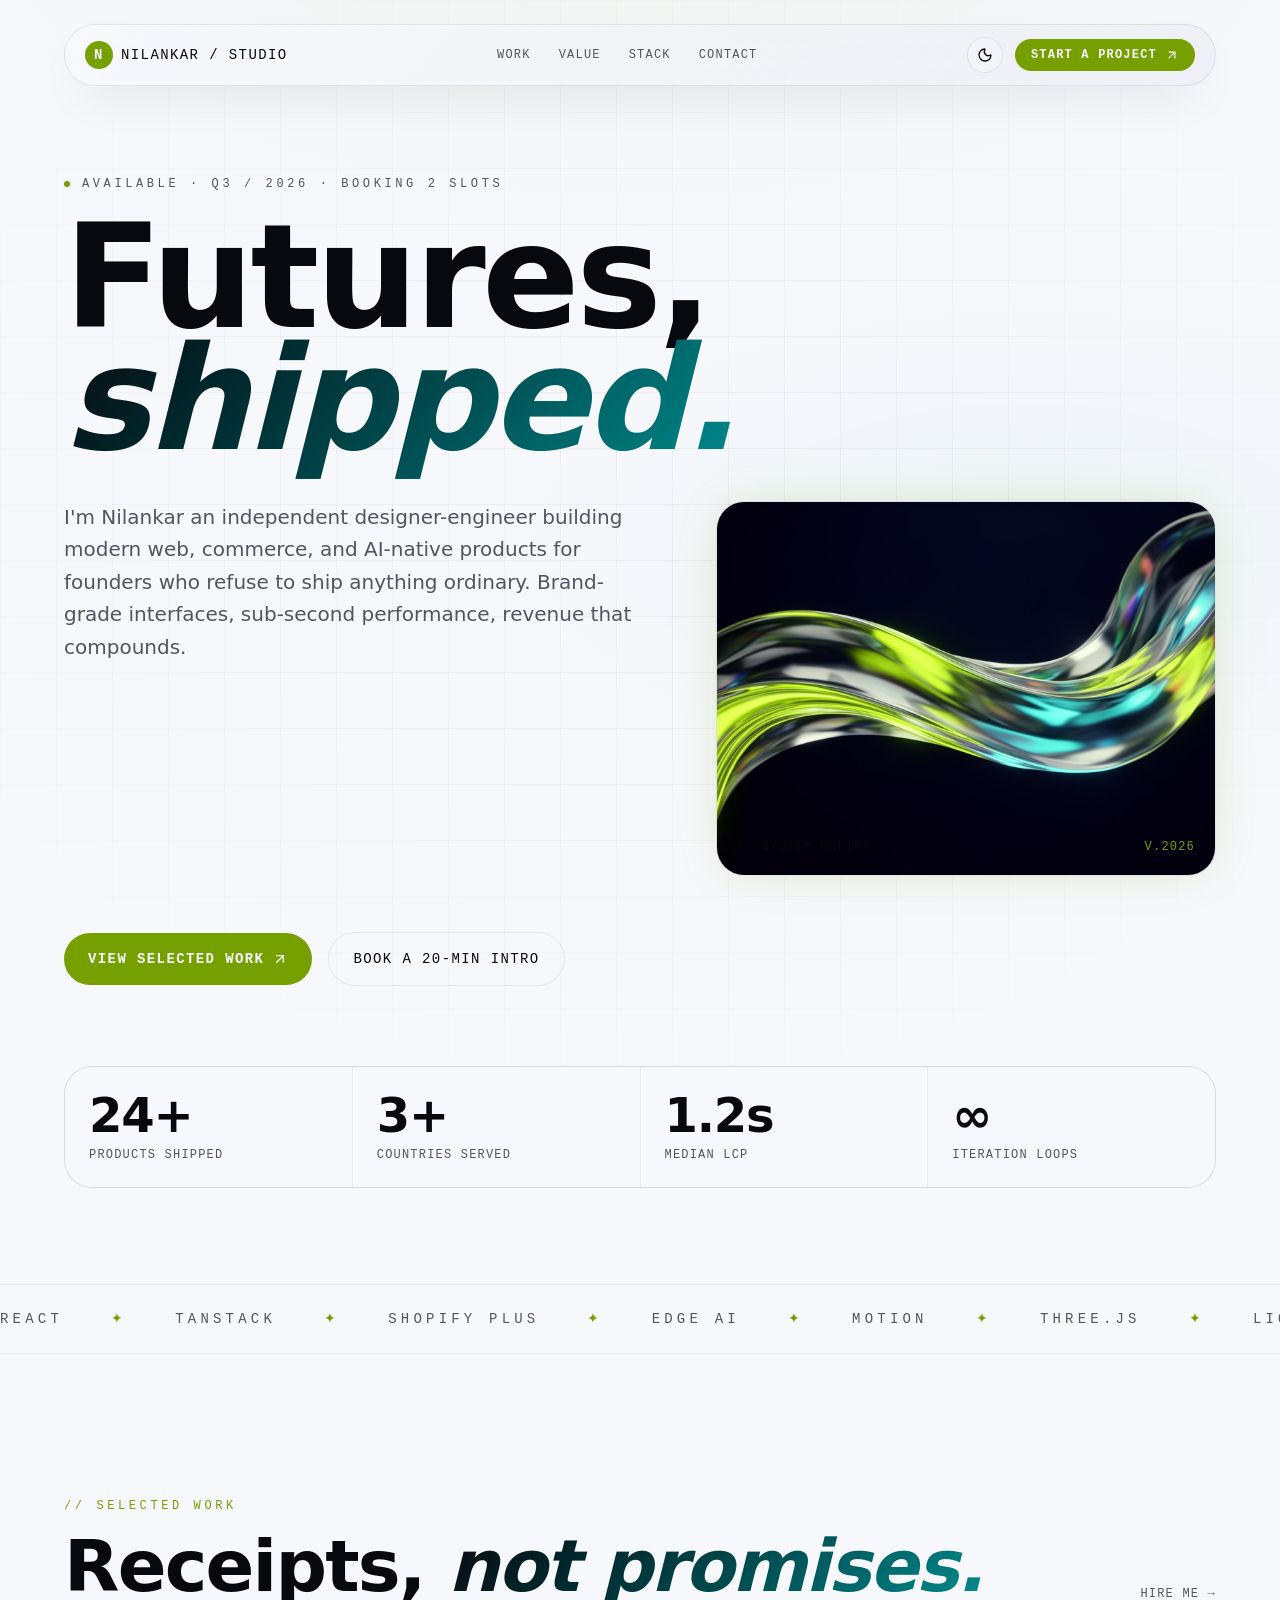
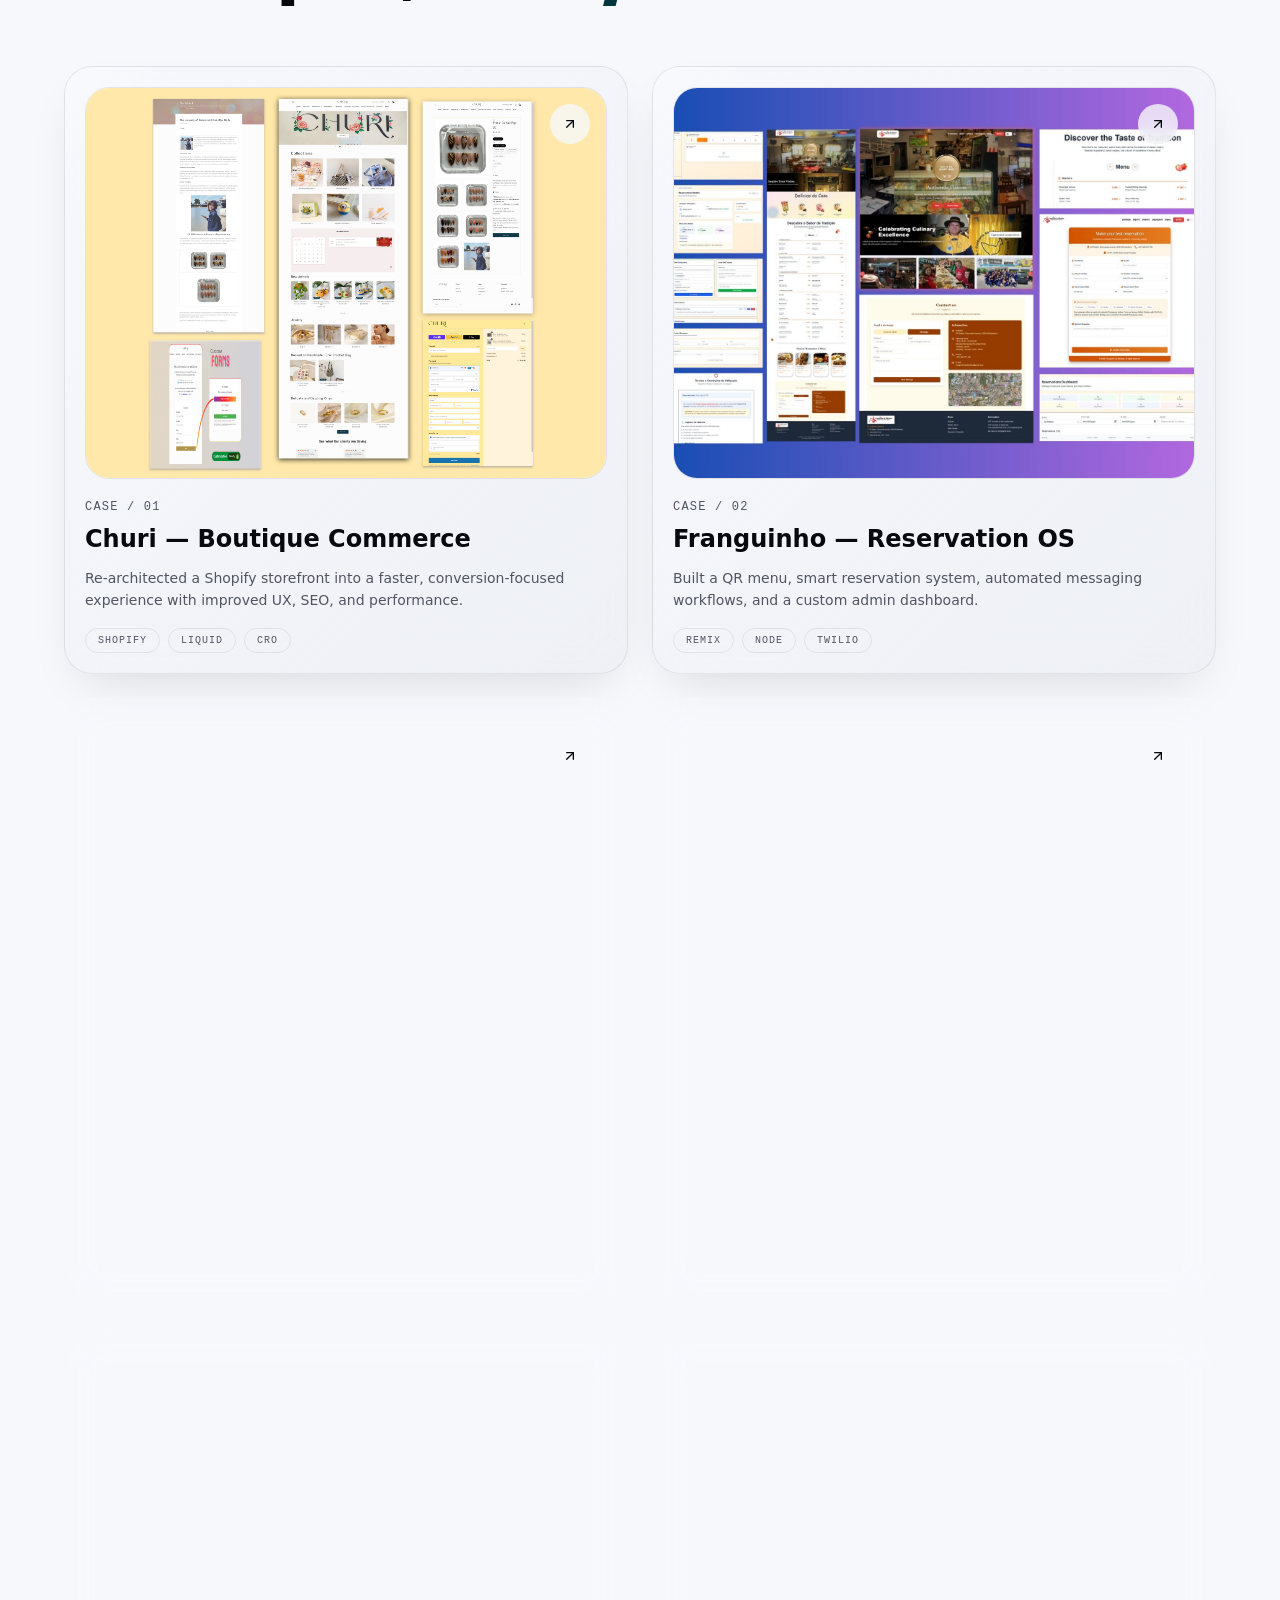
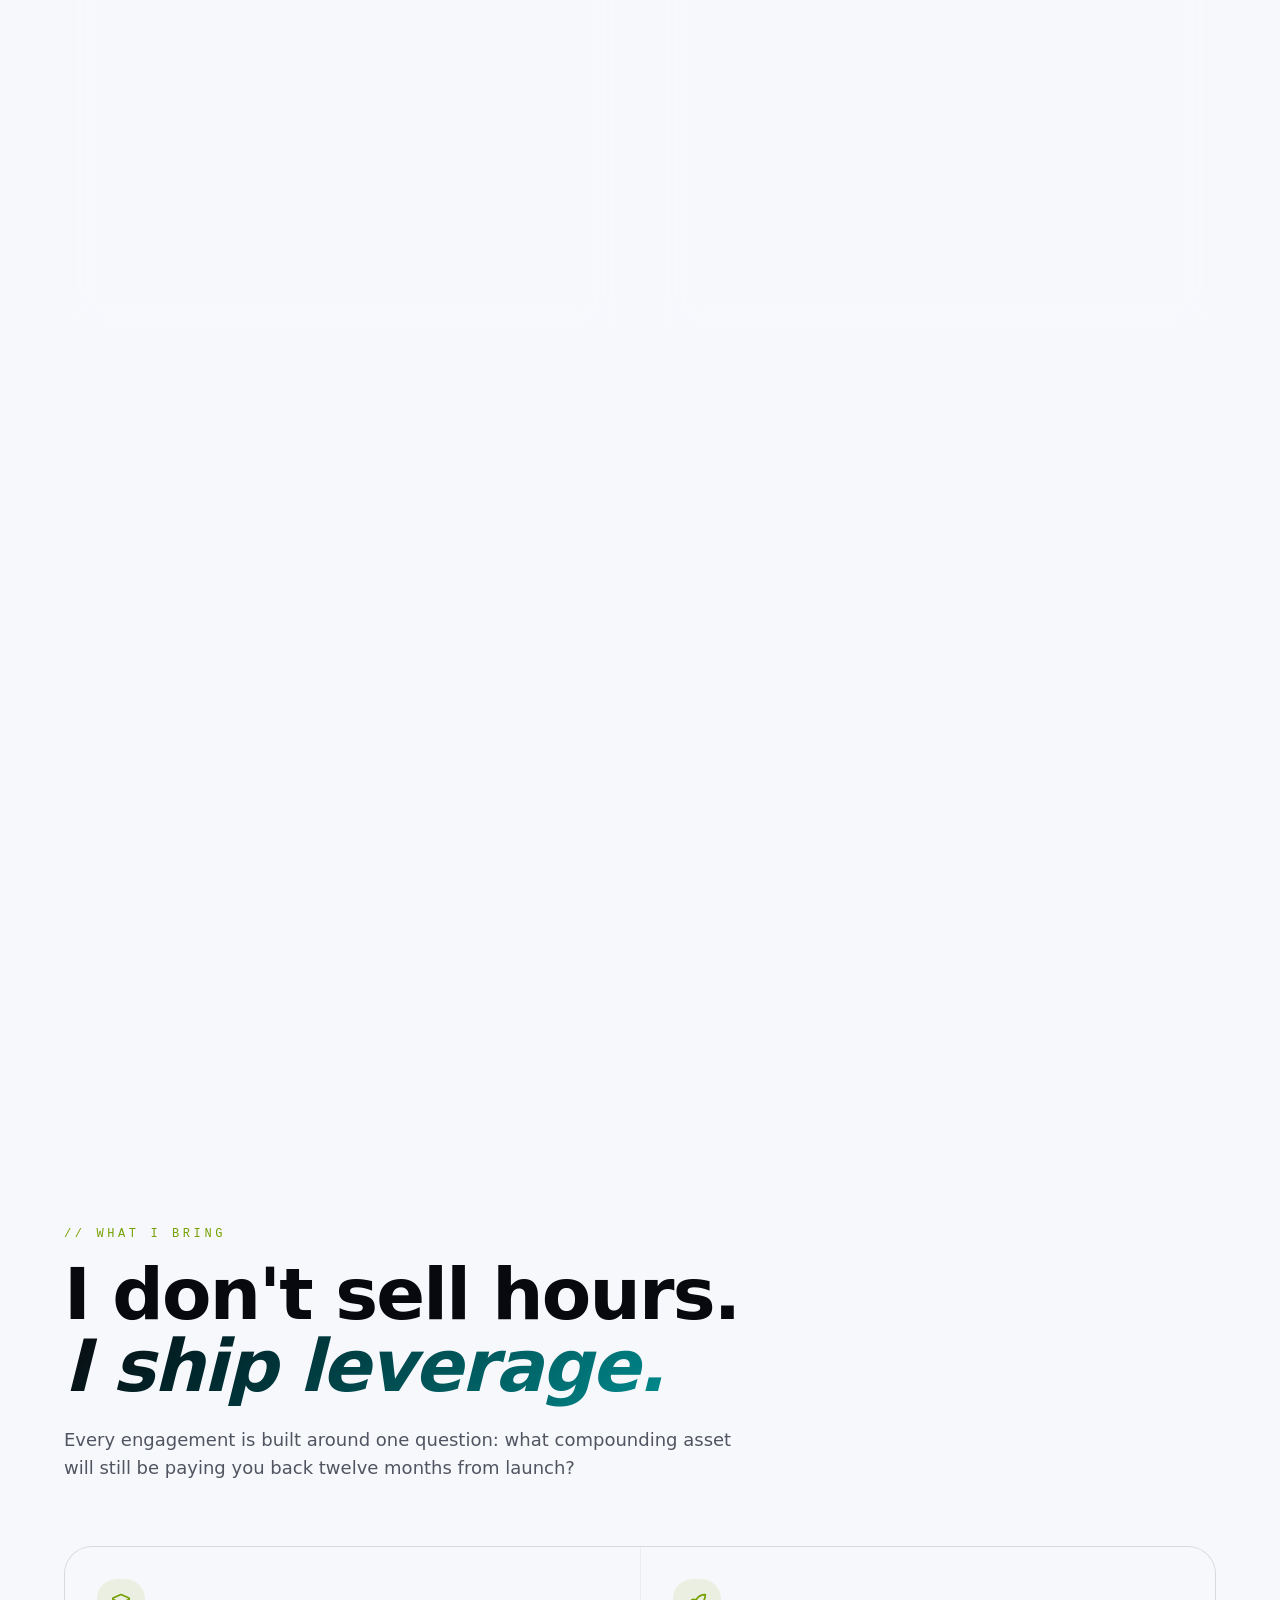
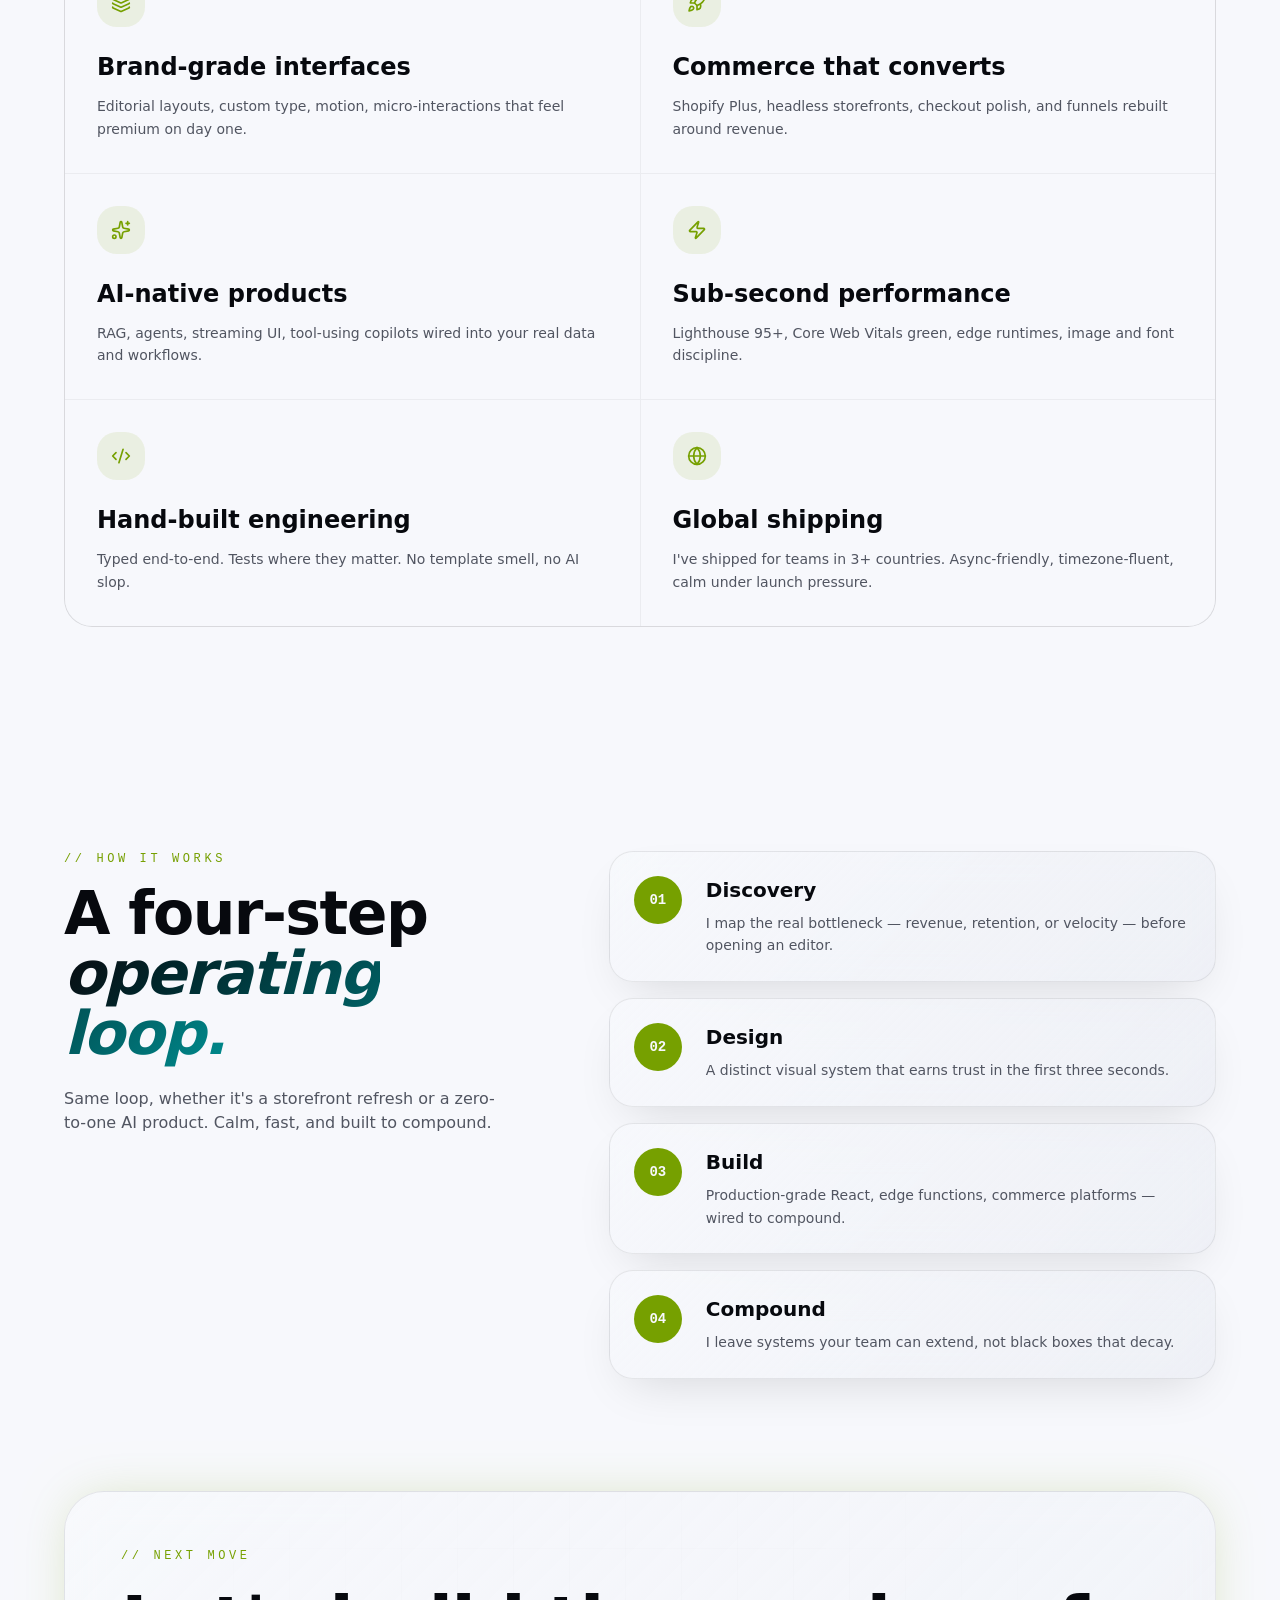
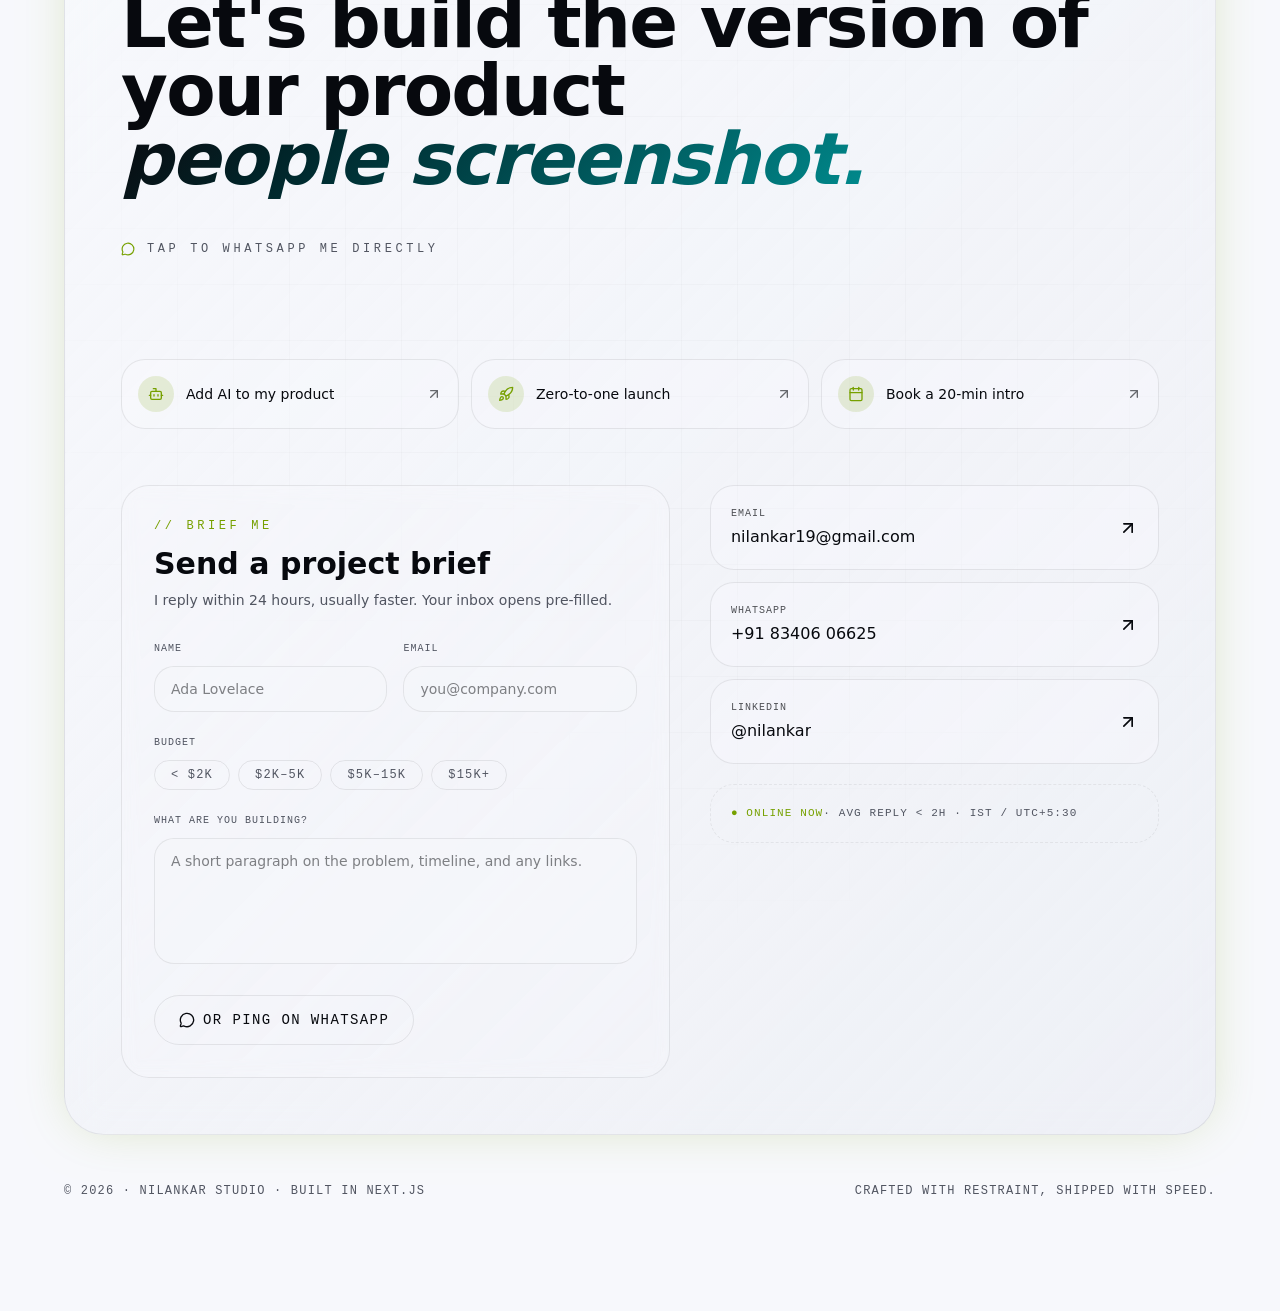
==== commit 172622c9: "update_nika" ====
--- a/index.html
+++ b/index.html
@@ -1 +1 @@
-<!DOCTYPE html><html lang="en"><head><meta charSet="utf-8"/><meta name="viewport" content="width=device-width, initial-scale=1"/><link rel="preload" as="image" href="/_next/static/media/hero-orb.0kmhhi7cgihvs.jpg" fetchPriority="high"/><link rel="stylesheet" href="/_next/static/chunks/0kd9-nmq9dcby.css" data-precedence="next"/><link rel="stylesheet" href="/_next/static/chunks/18wodn3yqggnp.css" data-precedence="next"/><link rel="preload" as="script" fetchPriority="low" href="/_next/static/chunks/3qyl_k7rzis27.js"/><script src="/_next/static/chunks/29y844hrc-kgj.js" async=""></script><script src="/_next/static/chunks/0hha91vaoysnq.js" async=""></script><script src="/_next/static/chunks/turbopack-3c71dm25glcm1.js" async=""></script><script src="/_next/static/chunks/2qd-x1d_x72ft.js" async=""></script><script src="/_next/static/chunks/0ws-dgc3hz-ed.js" async=""></script><script src="/_next/static/chunks/1iapfxzbgt5tm.js" async=""></script><meta name="next-size-adjust" content=""/><title>Nilankar — Futuristic Web &amp; AI Studio</title><meta name="description" content="I design and engineer modern web, commerce, and AI experiences that compound revenue, retention, and brand for ambitious teams."/><meta property="og:title" content="Nilankar — Futuristic Web &amp; AI Studio"/><meta property="og:description" content="Modern, classy, performance-obsessed portfolios, storefronts, and AI products."/><meta property="og:type" content="website"/><meta name="twitter:card" content="summary"/><meta name="twitter:title" content="Nilankar — Futuristic Web &amp; AI Studio"/><meta name="twitter:description" content="Modern, classy, performance-obsessed portfolios, storefronts, and AI products."/><link rel="icon" href="/favicon.ico?favicon.2vob68tjqpejf.ico" sizes="256x256" type="image/x-icon"/><script src="/_next/static/chunks/0cz1d0mv5g_q7.js" noModule=""></script></head><body><div hidden=""><!--$--><!--/$--></div><main class="relative min-h-screen overflow-x-hidden"><header class="fixed inset-x-0 top-0 z-50 px-4 pt-4 sm:px-6 sm:pt-6"><nav class="mx-auto grid max-w-6xl grid-cols-[minmax(0,1fr)_auto] items-center gap-3 rounded-full glass-card px-5 py-3 sm:flex sm:justify-between"><a href="#top" class="flex min-w-0 items-center gap-2 font-mono text-sm tracking-widest"><span class="grid h-7 w-7 shrink-0 place-items-center rounded-full bg-primary text-primary-foreground font-bold">N</span><span class="truncate">NILANKAR / STUDIO</span></a><div class="hidden items-center gap-7 font-mono text-xs uppercase tracking-widest text-muted-foreground md:flex"><a href="#work" class="transition hover:text-foreground">Work</a><a href="#value" class="transition hover:text-foreground">Value</a><a href="#stack" class="transition hover:text-foreground">Stack</a><a href="#contact" class="transition hover:text-foreground">Contact</a></div><a href="#contact" class="hidden items-center gap-2 rounded-full bg-primary px-4 py-2 font-mono text-xs font-semibold uppercase tracking-widest text-primary-foreground transition hover:opacity-90 sm:inline-flex">Start a project <svg xmlns="http://www.w3.org/2000/svg" width="24" height="24" viewBox="0 0 24 24" fill="none" stroke="currentColor" stroke-width="2" stroke-linecap="round" stroke-linejoin="round" class="lucide lucide-arrow-up-right h-3.5 w-3.5" aria-hidden="true"><path d="M7 7h10v10"></path><path d="M7 17 17 7"></path></svg></a></nav></header><section id="top" class="relative px-4 pb-24 pt-36 sm:px-6 sm:pt-44"><div class="absolute inset-0 grid-bg pointer-events-none"></div><div class="relative mx-auto max-w-6xl"><div class="flex items-center gap-3 font-mono text-xs uppercase tracking-[0.3em] text-muted-foreground" style="opacity:0;transform:translateY(12px)"><span class="h-1.5 w-1.5 animate-pulse rounded-full bg-primary"></span>Available · Q3 / 2026 · Booking 2 slots</div><h1 class="mt-6 text-[14vw] font-bold leading-[0.85] tracking-tight sm:text-[11vw] lg:text-[9rem]" style="opacity:0;transform:translateY(16px)">Futures, <span class="text-gradient italic">shipped.</span></h1><div class="mt-10 grid gap-10 lg:grid-cols-[1.1fr_0.9fr]"><p class="max-w-xl text-lg leading-relaxed text-muted-foreground sm:text-xl" style="opacity:0;transform:translateY(12px)">I&#x27;m Nilankar — an independent designer-engineer building modern web, commerce, and AI-native products for founders who refuse to ship anything ordinary. Brand-grade interfaces, sub-second performance, revenue that compounds.</p><div class="relative aspect-[4/3] overflow-hidden rounded-3xl glass-card neon-glow" style="opacity:0;transform:scale(0.98)"><img src="/_next/static/media/hero-orb.0kmhhi7cgihvs.jpg" alt="Futuristic chrome ribbon" width="1600" height="1200" fetchPriority="high" decoding="async" class="h-full w-full object-cover"/><div class="absolute inset-x-0 bottom-0 flex items-center justify-between p-5 font-mono text-xs uppercase tracking-widest"><span>// system online</span><span class="text-primary">v.2026</span></div></div></div><div class="mt-14 flex flex-wrap items-center gap-4"><a href="#work" class="group inline-flex items-center gap-2 rounded-full bg-primary px-6 py-4 font-mono text-sm font-semibold uppercase tracking-widest text-primary-foreground transition hover:opacity-90">View selected work<svg xmlns="http://www.w3.org/2000/svg" width="24" height="24" viewBox="0 0 24 24" fill="none" stroke="currentColor" stroke-width="2" stroke-linecap="round" stroke-linejoin="round" class="lucide lucide-arrow-up-right h-4 w-4 transition group-hover:translate-x-0.5 group-hover:-translate-y-0.5" aria-hidden="true"><path d="M7 7h10v10"></path><path d="M7 17 17 7"></path></svg></a><a href="#contact" class="inline-flex items-center gap-2 rounded-full border border-border px-6 py-4 font-mono text-sm uppercase tracking-widest text-foreground transition hover:bg-secondary">Book a 20-min intro</a></div><div class="mt-20 grid grid-cols-2 gap-px overflow-hidden rounded-3xl border border-border bg-border/60 md:grid-cols-4"><div class="bg-background p-6"><div class="text-4xl font-bold tracking-tight sm:text-5xl">24+</div><div class="mt-2 font-mono text-xs uppercase tracking-widest text-muted-foreground">Products shipped</div></div><div class="bg-background p-6"><div class="text-4xl font-bold tracking-tight sm:text-5xl">3+</div><div class="mt-2 font-mono text-xs uppercase tracking-widest text-muted-foreground">Countries served</div></div><div class="bg-background p-6"><div class="text-4xl font-bold tracking-tight sm:text-5xl">1.2s</div><div class="mt-2 font-mono text-xs uppercase tracking-widest text-muted-foreground">Median LCP</div></div><div class="bg-background p-6"><div class="text-4xl font-bold tracking-tight sm:text-5xl">∞</div><div class="mt-2 font-mono text-xs uppercase tracking-widest text-muted-foreground">Iteration loops</div></div></div></div></section><section aria-hidden="true" class="border-y border-border py-6 overflow-hidden"><div class="flex whitespace-nowrap marquee"><div class="flex shrink-0 items-center gap-12 pr-12 font-mono text-sm uppercase tracking-[0.3em] text-muted-foreground"><span class="flex items-center gap-12"><span>React</span><span class="text-primary">✦</span></span><span class="flex items-center gap-12"><span>TanStack</span><span class="text-primary">✦</span></span><span class="flex items-center gap-12"><span>Shopify Plus</span><span class="text-primary">✦</span></span><span class="flex items-center gap-12"><span>Edge AI</span><span class="text-primary">✦</span></span><span class="flex items-center gap-12"><span>Motion</span><span class="text-primary">✦</span></span><span class="flex items-center gap-12"><span>Three.js</span><span class="text-primary">✦</span></span><span class="flex items-center gap-12"><span>Liquid</span><span class="text-primary">✦</span></span><span class="flex items-center gap-12"><span>Node</span><span class="text-primary">✦</span></span><span class="flex items-center gap-12"><span>Remix</span><span class="text-primary">✦</span></span><span class="flex items-center gap-12"><span>RAG</span><span class="text-primary">✦</span></span></div><div class="flex shrink-0 items-center gap-12 pr-12 font-mono text-sm uppercase tracking-[0.3em] text-muted-foreground"><span class="flex items-center gap-12"><span>React</span><span class="text-primary">✦</span></span><span class="flex items-center gap-12"><span>TanStack</span><span class="text-primary">✦</span></span><span class="flex items-center gap-12"><span>Shopify Plus</span><span class="text-primary">✦</span></span><span class="flex items-center gap-12"><span>Edge AI</span><span class="text-primary">✦</span></span><span class="flex items-center gap-12"><span>Motion</span><span class="text-primary">✦</span></span><span class="flex items-center gap-12"><span>Three.js</span><span class="text-primary">✦</span></span><span class="flex items-center gap-12"><span>Liquid</span><span class="text-primary">✦</span></span><span class="flex items-center gap-12"><span>Node</span><span class="text-primary">✦</span></span><span class="flex items-center gap-12"><span>Remix</span><span class="text-primary">✦</span></span><span class="flex items-center gap-12"><span>RAG</span><span class="text-primary">✦</span></span></div></div></section><section id="work" class="px-4 py-28 sm:px-6 sm:py-36"><div class="mx-auto max-w-6xl"><div class="flex items-end justify-between gap-6"><div><div class="font-mono text-xs uppercase tracking-[0.3em] text-primary">// selected work</div><h2 class="mt-4 text-5xl font-bold tracking-tight sm:text-7xl">Receipts, <span class="text-gradient italic">not promises.</span></h2></div><a href="#contact" class="hidden font-mono text-xs uppercase tracking-widest text-muted-foreground hover:text-foreground sm:block">Hire me →</a></div><div class="mt-16 grid gap-6 md:grid-cols-2"><a href="https://www.churi.ca/" target="_blank" rel="noreferrer" class="group relative overflow-hidden rounded-3xl glass-card p-5 transition hover:-translate-y-1" style="opacity:0;transform:translateY(40px)"><div class="relative aspect-[4/3] overflow-hidden rounded-2xl border border-border"><img src="/_next/static/media/project-2.1z332_-bh_t-o.jpg" alt="Churi — Boutique Commerce" loading="lazy" width="1200" height="900" class="h-full w-full object-cover transition duration-700 group-hover:scale-105"/><div class="absolute right-4 top-4 grid h-10 w-10 place-items-center rounded-full bg-background/80 text-foreground backdrop-blur transition group-hover:bg-primary group-hover:text-primary-foreground"><svg xmlns="http://www.w3.org/2000/svg" width="24" height="24" viewBox="0 0 24 24" fill="none" stroke="currentColor" stroke-width="2" stroke-linecap="round" stroke-linejoin="round" class="lucide lucide-arrow-up-right h-4 w-4" aria-hidden="true"><path d="M7 7h10v10"></path><path d="M7 17 17 7"></path></svg></div></div><div class="mt-5 flex items-start justify-between gap-4"><div class="min-w-0"><div class="font-mono text-xs uppercase tracking-widest text-muted-foreground">CASE / <!-- -->01</div><h3 class="mt-2 truncate text-2xl font-semibold">Churi — Boutique Commerce</h3></div></div><p class="mt-3 text-sm leading-relaxed text-muted-foreground">Re-architected a Shopify storefront into a fast, editorial, conversion-tuned experience. +38% AOV, -42% LCP.</p><div class="mt-4 flex flex-wrap gap-2"><span class="rounded-full border border-border px-3 py-1 font-mono text-[10px] uppercase tracking-widest text-muted-foreground">Shopify</span><span class="rounded-full border border-border px-3 py-1 font-mono text-[10px] uppercase tracking-widest text-muted-foreground">Liquid</span><span class="rounded-full border border-border px-3 py-1 font-mono text-[10px] uppercase tracking-widest text-muted-foreground">CRO</span></div></a><a href="https://franguinhodealbufeira.com/" target="_blank" rel="noreferrer" class="group relative overflow-hidden rounded-3xl glass-card p-5 transition hover:-translate-y-1" style="opacity:0;transform:translateY(40px)"><div class="relative aspect-[4/3] overflow-hidden rounded-2xl border border-border"><img src="/_next/static/media/project-1.32m9cmqezbncu.jpg" alt="Franguinho — Reservation OS" loading="lazy" width="1200" height="900" class="h-full w-full object-cover transition duration-700 group-hover:scale-105"/><div class="absolute right-4 top-4 grid h-10 w-10 place-items-center rounded-full bg-background/80 text-foreground backdrop-blur transition group-hover:bg-primary group-hover:text-primary-foreground"><svg xmlns="http://www.w3.org/2000/svg" width="24" height="24" viewBox="0 0 24 24" fill="none" stroke="currentColor" stroke-width="2" stroke-linecap="round" stroke-linejoin="round" class="lucide lucide-arrow-up-right h-4 w-4" aria-hidden="true"><path d="M7 7h10v10"></path><path d="M7 17 17 7"></path></svg></div></div><div class="mt-5 flex items-start justify-between gap-4"><div class="min-w-0"><div class="font-mono text-xs uppercase tracking-widest text-muted-foreground">CASE / <!-- -->02</div><h3 class="mt-2 truncate text-2xl font-semibold">Franguinho — Reservation OS</h3></div></div><p class="mt-3 text-sm leading-relaxed text-muted-foreground">QR menu, smart reservations with idle detection, automated SMS/WhatsApp, and an admin cockpit for a busy churrasqueira.</p><div class="mt-4 flex flex-wrap gap-2"><span class="rounded-full border border-border px-3 py-1 font-mono text-[10px] uppercase tracking-widest text-muted-foreground">Remix</span><span class="rounded-full border border-border px-3 py-1 font-mono text-[10px] uppercase tracking-widest text-muted-foreground">Node</span><span class="rounded-full border border-border px-3 py-1 font-mono text-[10px] uppercase tracking-widest text-muted-foreground">Twilio</span></div></a><a href="#" target="_blank" rel="noreferrer" class="group relative overflow-hidden rounded-3xl glass-card p-5 transition hover:-translate-y-1" style="opacity:0;transform:translateY(40px)"><div class="relative aspect-[4/3] overflow-hidden rounded-2xl border border-border"><img src="/_next/static/media/project-3.2bgsef0hsot2r.jpg" alt="AwfullyGood — DTC Funnel" loading="lazy" width="1200" height="900" class="h-full w-full object-cover transition duration-700 group-hover:scale-105"/><div class="absolute right-4 top-4 grid h-10 w-10 place-items-center rounded-full bg-background/80 text-foreground backdrop-blur transition group-hover:bg-primary group-hover:text-primary-foreground"><svg xmlns="http://www.w3.org/2000/svg" width="24" height="24" viewBox="0 0 24 24" fill="none" stroke="currentColor" stroke-width="2" stroke-linecap="round" stroke-linejoin="round" class="lucide lucide-arrow-up-right h-4 w-4" aria-hidden="true"><path d="M7 7h10v10"></path><path d="M7 17 17 7"></path></svg></div></div><div class="mt-5 flex items-start justify-between gap-4"><div class="min-w-0"><div class="font-mono text-xs uppercase tracking-widest text-muted-foreground">CASE / <!-- -->03</div><h3 class="mt-2 truncate text-2xl font-semibold">AwfullyGood — DTC Funnel</h3></div></div><p class="mt-3 text-sm leading-relaxed text-muted-foreground">Full Shopify Plus build for a US supplement brand. Reusable section blocks, A/B funnels, and a sub-second storefront.</p><div class="mt-4 flex flex-wrap gap-2"><span class="rounded-full border border-border px-3 py-1 font-mono text-[10px] uppercase tracking-widest text-muted-foreground">Shopify Plus</span><span class="rounded-full border border-border px-3 py-1 font-mono text-[10px] uppercase tracking-widest text-muted-foreground">A/B</span><span class="rounded-full border border-border px-3 py-1 font-mono text-[10px] uppercase tracking-widest text-muted-foreground">Analytics</span></div></a><a href="#" target="_blank" rel="noreferrer" class="group relative overflow-hidden rounded-3xl glass-card p-5 transition hover:-translate-y-1" style="opacity:0;transform:translateY(40px)"><div class="relative aspect-[4/3] overflow-hidden rounded-2xl border border-border"><img src="/_next/static/media/project-4.2c60pqde_hfbq.jpg" alt="Atlas — AI Copilot" loading="lazy" width="1200" height="900" class="h-full w-full object-cover transition duration-700 group-hover:scale-105"/><div class="absolute right-4 top-4 grid h-10 w-10 place-items-center rounded-full bg-background/80 text-foreground backdrop-blur transition group-hover:bg-primary group-hover:text-primary-foreground"><svg xmlns="http://www.w3.org/2000/svg" width="24" height="24" viewBox="0 0 24 24" fill="none" stroke="currentColor" stroke-width="2" stroke-linecap="round" stroke-linejoin="round" class="lucide lucide-arrow-up-right h-4 w-4" aria-hidden="true"><path d="M7 7h10v10"></path><path d="M7 17 17 7"></path></svg></div></div><div class="mt-5 flex items-start justify-between gap-4"><div class="min-w-0"><div class="font-mono text-xs uppercase tracking-widest text-muted-foreground">CASE / <!-- -->04</div><h3 class="mt-2 truncate text-2xl font-semibold">Atlas — AI Copilot</h3></div></div><p class="mt-3 text-sm leading-relaxed text-muted-foreground">An AI assistant that turns raw merchant data into next-best-action playbooks. Streaming UI, tool use, agent loops.</p><div class="mt-4 flex flex-wrap gap-2"><span class="rounded-full border border-border px-3 py-1 font-mono text-[10px] uppercase tracking-widest text-muted-foreground">AI</span><span class="rounded-full border border-border px-3 py-1 font-mono text-[10px] uppercase tracking-widest text-muted-foreground">RAG</span><span class="rounded-full border border-border px-3 py-1 font-mono text-[10px] uppercase tracking-widest text-muted-foreground">Edge</span></div></a></div></div></section><section id="value" class="px-4 py-28 sm:px-6"><div class="mx-auto max-w-6xl"><div class="font-mono text-xs uppercase tracking-[0.3em] text-primary">// what i bring</div><h2 class="mt-4 max-w-4xl text-5xl font-bold tracking-tight sm:text-7xl">I don&#x27;t sell hours.<br/><span class="text-gradient italic">I ship leverage.</span></h2><p class="mt-6 max-w-2xl text-lg text-muted-foreground">Every engagement is built around one question: what compounding asset will still be paying you back twelve months from launch?</p><div class="mt-16 grid gap-px overflow-hidden rounded-3xl border border-border bg-border/60 md:grid-cols-2"><div class="group relative bg-background p-8 transition hover:bg-secondary/40"><div class="grid h-12 w-12 place-items-center rounded-xl bg-primary/10 text-primary transition group-hover:bg-primary group-hover:text-primary-foreground"><svg xmlns="http://www.w3.org/2000/svg" width="24" height="24" viewBox="0 0 24 24" fill="none" stroke="currentColor" stroke-width="2" stroke-linecap="round" stroke-linejoin="round" class="lucide lucide-layers h-5 w-5" aria-hidden="true"><path d="M12.83 2.18a2 2 0 0 0-1.66 0L2.6 6.08a1 1 0 0 0 0 1.83l8.58 3.91a2 2 0 0 0 1.66 0l8.58-3.9a1 1 0 0 0 0-1.83z"></path><path d="M2 12a1 1 0 0 0 .58.91l8.6 3.91a2 2 0 0 0 1.65 0l8.58-3.9A1 1 0 0 0 22 12"></path><path d="M2 17a1 1 0 0 0 .58.91l8.6 3.91a2 2 0 0 0 1.65 0l8.58-3.9A1 1 0 0 0 22 17"></path></svg></div><h3 class="mt-6 text-2xl font-semibold">Brand-grade interfaces</h3><p class="mt-3 text-sm leading-relaxed text-muted-foreground">Editorial layouts, custom type, motion, micro-interactions that feel premium on day one.</p></div><div class="group relative bg-background p-8 transition hover:bg-secondary/40"><div class="grid h-12 w-12 place-items-center rounded-xl bg-primary/10 text-primary transition group-hover:bg-primary group-hover:text-primary-foreground"><svg xmlns="http://www.w3.org/2000/svg" width="24" height="24" viewBox="0 0 24 24" fill="none" stroke="currentColor" stroke-width="2" stroke-linecap="round" stroke-linejoin="round" class="lucide lucide-rocket h-5 w-5" aria-hidden="true"><path d="M12 15v5s3.03-.55 4-2c1.08-1.62 0-5 0-5"></path><path d="M4.5 16.5c-1.5 1.26-2 5-2 5s3.74-.5 5-2c.71-.84.7-2.13-.09-2.91a2.18 2.18 0 0 0-2.91-.09"></path><path d="M9 12a22 22 0 0 1 2-3.95A12.88 12.88 0 0 1 22 2c0 2.72-.78 7.5-6 11a22.4 22.4 0 0 1-4 2z"></path><path d="M9 12H4s.55-3.03 2-4c1.62-1.08 5 .05 5 .05"></path></svg></div><h3 class="mt-6 text-2xl font-semibold">Commerce that converts</h3><p class="mt-3 text-sm leading-relaxed text-muted-foreground">Shopify Plus, headless storefronts, checkout polish, and funnels rebuilt around revenue.</p></div><div class="group relative bg-background p-8 transition hover:bg-secondary/40"><div class="grid h-12 w-12 place-items-center rounded-xl bg-primary/10 text-primary transition group-hover:bg-primary group-hover:text-primary-foreground"><svg xmlns="http://www.w3.org/2000/svg" width="24" height="24" viewBox="0 0 24 24" fill="none" stroke="currentColor" stroke-width="2" stroke-linecap="round" stroke-linejoin="round" class="lucide lucide-sparkles h-5 w-5" aria-hidden="true"><path d="M11.017 2.814a1 1 0 0 1 1.966 0l1.051 5.558a2 2 0 0 0 1.594 1.594l5.558 1.051a1 1 0 0 1 0 1.966l-5.558 1.051a2 2 0 0 0-1.594 1.594l-1.051 5.558a1 1 0 0 1-1.966 0l-1.051-5.558a2 2 0 0 0-1.594-1.594l-5.558-1.051a1 1 0 0 1 0-1.966l5.558-1.051a2 2 0 0 0 1.594-1.594z"></path><path d="M20 2v4"></path><path d="M22 4h-4"></path><circle cx="4" cy="20" r="2"></circle></svg></div><h3 class="mt-6 text-2xl font-semibold">AI-native products</h3><p class="mt-3 text-sm leading-relaxed text-muted-foreground">RAG, agents, streaming UI, tool-using copilots wired into your real data and workflows.</p></div><div class="group relative bg-background p-8 transition hover:bg-secondary/40"><div class="grid h-12 w-12 place-items-center rounded-xl bg-primary/10 text-primary transition group-hover:bg-primary group-hover:text-primary-foreground"><svg xmlns="http://www.w3.org/2000/svg" width="24" height="24" viewBox="0 0 24 24" fill="none" stroke="currentColor" stroke-width="2" stroke-linecap="round" stroke-linejoin="round" class="lucide lucide-zap h-5 w-5" aria-hidden="true"><path d="M4 14a1 1 0 0 1-.78-1.63l9.9-10.2a.5.5 0 0 1 .86.46l-1.92 6.02A1 1 0 0 0 13 10h7a1 1 0 0 1 .78 1.63l-9.9 10.2a.5.5 0 0 1-.86-.46l1.92-6.02A1 1 0 0 0 11 14z"></path></svg></div><h3 class="mt-6 text-2xl font-semibold">Sub-second performance</h3><p class="mt-3 text-sm leading-relaxed text-muted-foreground">Lighthouse 95+, Core Web Vitals green, edge runtimes, image and font discipline.</p></div><div class="group relative bg-background p-8 transition hover:bg-secondary/40"><div class="grid h-12 w-12 place-items-center rounded-xl bg-primary/10 text-primary transition group-hover:bg-primary group-hover:text-primary-foreground"><svg xmlns="http://www.w3.org/2000/svg" width="24" height="24" viewBox="0 0 24 24" fill="none" stroke="currentColor" stroke-width="2" stroke-linecap="round" stroke-linejoin="round" class="lucide lucide-code-xml h-5 w-5" aria-hidden="true"><path d="m18 16 4-4-4-4"></path><path d="m6 8-4 4 4 4"></path><path d="m14.5 4-5 16"></path></svg></div><h3 class="mt-6 text-2xl font-semibold">Hand-built engineering</h3><p class="mt-3 text-sm leading-relaxed text-muted-foreground">Typed end-to-end. Tests where they matter. No template smell, no AI slop.</p></div><div class="group relative bg-background p-8 transition hover:bg-secondary/40"><div class="grid h-12 w-12 place-items-center rounded-xl bg-primary/10 text-primary transition group-hover:bg-primary group-hover:text-primary-foreground"><svg xmlns="http://www.w3.org/2000/svg" width="24" height="24" viewBox="0 0 24 24" fill="none" stroke="currentColor" stroke-width="2" stroke-linecap="round" stroke-linejoin="round" class="lucide lucide-globe h-5 w-5" aria-hidden="true"><circle cx="12" cy="12" r="10"></circle><path d="M12 2a14.5 14.5 0 0 0 0 20 14.5 14.5 0 0 0 0-20"></path><path d="M2 12h20"></path></svg></div><h3 class="mt-6 text-2xl font-semibold">Global shipping</h3><p class="mt-3 text-sm leading-relaxed text-muted-foreground">I&apos;ve shipped for teams in 3+ countries. Async-friendly, timezone-fluent, calm under launch pressure.</p></div></div></div></section><section id="stack" class="px-4 py-28 sm:px-6"><div class="mx-auto max-w-6xl"><div class="grid gap-12 lg:grid-cols-[0.9fr_1.1fr]"><div><div class="font-mono text-xs uppercase tracking-[0.3em] text-primary">// how it works</div><h2 class="mt-4 text-5xl font-bold tracking-tight sm:text-6xl">A four-step <span class="text-gradient italic">operating loop.</span></h2><p class="mt-6 max-w-md text-muted-foreground">Same loop, whether it&#x27;s a storefront refresh or a zero-to-one AI product. Calm, fast, and built to compound.</p></div><ol class="space-y-4"><li class="grid grid-cols-[auto_1fr] items-start gap-6 rounded-2xl glass-card p-6" style="opacity:0;transform:translateX(20px)"><span class="grid h-12 w-12 shrink-0 place-items-center rounded-full bg-primary font-mono text-sm font-bold text-primary-foreground">0<!-- -->1</span><div class="min-w-0"><h3 class="text-xl font-semibold">Discovery</h3><p class="mt-2 text-sm leading-relaxed text-muted-foreground">I map the real bottleneck — revenue, retention, or velocity — before opening an editor.</p></div></li><li class="grid grid-cols-[auto_1fr] items-start gap-6 rounded-2xl glass-card p-6" style="opacity:0;transform:translateX(20px)"><span class="grid h-12 w-12 shrink-0 place-items-center rounded-full bg-primary font-mono text-sm font-bold text-primary-foreground">0<!-- -->2</span><div class="min-w-0"><h3 class="text-xl font-semibold">Design</h3><p class="mt-2 text-sm leading-relaxed text-muted-foreground">A distinct visual system that earns trust in the first three seconds.</p></div></li><li class="grid grid-cols-[auto_1fr] items-start gap-6 rounded-2xl glass-card p-6" style="opacity:0;transform:translateX(20px)"><span class="grid h-12 w-12 shrink-0 place-items-center rounded-full bg-primary font-mono text-sm font-bold text-primary-foreground">0<!-- -->3</span><div class="min-w-0"><h3 class="text-xl font-semibold">Build</h3><p class="mt-2 text-sm leading-relaxed text-muted-foreground">Production-grade React, edge functions, commerce platforms — wired to compound.</p></div></li><li class="grid grid-cols-[auto_1fr] items-start gap-6 rounded-2xl glass-card p-6" style="opacity:0;transform:translateX(20px)"><span class="grid h-12 w-12 shrink-0 place-items-center rounded-full bg-primary font-mono text-sm font-bold text-primary-foreground">0<!-- -->4</span><div class="min-w-0"><h3 class="text-xl font-semibold">Compound</h3><p class="mt-2 text-sm leading-relaxed text-muted-foreground">I leave systems your team can extend, not black boxes that decay.</p></div></li></ol></div></div></section><section id="contact" class="px-4 pb-28 sm:px-6"><div class="mx-auto max-w-6xl"><div class="relative overflow-hidden rounded-[2.5rem] glass-card neon-glow p-8 sm:p-14"><div class="absolute inset-0 grid-bg opacity-50"></div><div class="relative"><div class="font-mono text-xs uppercase tracking-[0.3em] text-primary">// next move</div><h2 class="mt-6 text-5xl font-bold leading-[0.95] tracking-tight sm:text-7xl">Let&#x27;s build the version of your product<br/><span class="text-gradient italic">people screenshot.</span></h2><div class="mt-12"><div class="flex items-center gap-3 font-mono text-xs uppercase tracking-[0.3em] text-muted-foreground"><svg xmlns="http://www.w3.org/2000/svg" width="24" height="24" viewBox="0 0 24 24" fill="none" stroke="currentColor" stroke-width="2" stroke-linecap="round" stroke-linejoin="round" class="lucide lucide-message-circle h-3.5 w-3.5 text-primary" aria-hidden="true"><path d="M2.992 16.342a2 2 0 0 1 .094 1.167l-1.065 3.29a1 1 0 0 0 1.236 1.168l3.413-.998a2 2 0 0 1 1.099.092 10 10 0 1 0-4.777-4.719"></path></svg>Tap to WhatsApp me directly</div><div class="mt-5 grid gap-3 sm:grid-cols-2 lg:grid-cols-3"><a href="https://wa.me/918340606625?text=Hey%20Nilankar%20%E2%80%94%20my%20site%20has%20issues%20(slow%20%2F%20bugs%20%2F%20broken).%20Can%20you%20take%20a%20look%3F" target="_blank" rel="noreferrer" class="group flex items-center justify-between gap-3 rounded-2xl border border-border bg-background/40 p-4 transition hover:-translate-y-0.5 hover:border-primary hover:bg-primary hover:text-primary-foreground" style="opacity:0;transform:translateY(12px)"><span class="flex items-center gap-3 min-w-0"><span class="grid h-9 w-9 shrink-0 place-items-center rounded-xl bg-primary/15 text-primary transition group-hover:bg-primary-foreground/20 group-hover:text-primary-foreground"><svg xmlns="http://www.w3.org/2000/svg" width="24" height="24" viewBox="0 0 24 24" fill="none" stroke="currentColor" stroke-width="2" stroke-linecap="round" stroke-linejoin="round" class="lucide lucide-wrench h-4 w-4" aria-hidden="true"><path d="M14.7 6.3a1 1 0 0 0 0 1.4l1.6 1.6a1 1 0 0 0 1.4 0l3.106-3.105c.32-.322.863-.22.983.218a6 6 0 0 1-8.259 7.057l-7.91 7.91a1 1 0 0 1-2.999-3l7.91-7.91a6 6 0 0 1 7.057-8.259c.438.12.54.662.219.984z"></path></svg></span><span class="truncate text-sm font-medium">Fix my site</span></span><svg xmlns="http://www.w3.org/2000/svg" width="24" height="24" viewBox="0 0 24 24" fill="none" stroke="currentColor" stroke-width="2" stroke-linecap="round" stroke-linejoin="round" class="lucide lucide-arrow-up-right h-4 w-4 shrink-0 opacity-60 transition group-hover:rotate-45 group-hover:opacity-100" aria-hidden="true"><path d="M7 7h10v10"></path><path d="M7 17 17 7"></path></svg></a><a href="https://wa.me/918340606625?text=Hi!%20I%20want%20to%20build%20a%20Shopify%20%2F%20commerce%20store.%20Are%20you%20available%3F" target="_blank" rel="noreferrer" class="group flex items-center justify-between gap-3 rounded-2xl border border-border bg-background/40 p-4 transition hover:-translate-y-0.5 hover:border-primary hover:bg-primary hover:text-primary-foreground" style="opacity:0;transform:translateY(12px)"><span class="flex items-center gap-3 min-w-0"><span class="grid h-9 w-9 shrink-0 place-items-center rounded-xl bg-primary/15 text-primary transition group-hover:bg-primary-foreground/20 group-hover:text-primary-foreground"><svg xmlns="http://www.w3.org/2000/svg" width="24" height="24" viewBox="0 0 24 24" fill="none" stroke="currentColor" stroke-width="2" stroke-linecap="round" stroke-linejoin="round" class="lucide lucide-shopping-bag h-4 w-4" aria-hidden="true"><path d="M16 10a4 4 0 0 1-8 0"></path><path d="M3.103 6.034h17.794"></path><path d="M3.4 5.467a2 2 0 0 0-.4 1.2V20a2 2 0 0 0 2 2h14a2 2 0 0 0 2-2V6.667a2 2 0 0 0-.4-1.2l-2-2.667A2 2 0 0 0 17 2H7a2 2 0 0 0-1.6.8z"></path></svg></span><span class="truncate text-sm font-medium">Build my store</span></span><svg xmlns="http://www.w3.org/2000/svg" width="24" height="24" viewBox="0 0 24 24" fill="none" stroke="currentColor" stroke-width="2" stroke-linecap="round" stroke-linejoin="round" class="lucide lucide-arrow-up-right h-4 w-4 shrink-0 opacity-60 transition group-hover:rotate-45 group-hover:opacity-100" aria-hidden="true"><path d="M7 7h10v10"></path><path d="M7 17 17 7"></path></svg></a><a href="https://wa.me/918340606625?text=Hi%20Nilankar%20%E2%80%94%20I&#x27;d%20love%20a%20brand-grade%20redesign%20for%20my%20product.%20When%20can%20we%20talk%3F" target="_blank" rel="noreferrer" class="group flex items-center justify-between gap-3 rounded-2xl border border-border bg-background/40 p-4 transition hover:-translate-y-0.5 hover:border-primary hover:bg-primary hover:text-primary-foreground" style="opacity:0;transform:translateY(12px)"><span class="flex items-center gap-3 min-w-0"><span class="grid h-9 w-9 shrink-0 place-items-center rounded-xl bg-primary/15 text-primary transition group-hover:bg-primary-foreground/20 group-hover:text-primary-foreground"><svg xmlns="http://www.w3.org/2000/svg" width="24" height="24" viewBox="0 0 24 24" fill="none" stroke="currentColor" stroke-width="2" stroke-linecap="round" stroke-linejoin="round" class="lucide lucide-sparkle h-4 w-4" aria-hidden="true"><path d="M11.017 2.814a1 1 0 0 1 1.966 0l1.051 5.558a2 2 0 0 0 1.594 1.594l5.558 1.051a1 1 0 0 1 0 1.966l-5.558 1.051a2 2 0 0 0-1.594 1.594l-1.051 5.558a1 1 0 0 1-1.966 0l-1.051-5.558a2 2 0 0 0-1.594-1.594l-5.558-1.051a1 1 0 0 1 0-1.966l5.558-1.051a2 2 0 0 0 1.594-1.594z"></path></svg></span><span class="truncate text-sm font-medium">Redesign my brand</span></span><svg xmlns="http://www.w3.org/2000/svg" width="24" height="24" viewBox="0 0 24 24" fill="none" stroke="currentColor" stroke-width="2" stroke-linecap="round" stroke-linejoin="round" class="lucide lucide-arrow-up-right h-4 w-4 shrink-0 opacity-60 transition group-hover:rotate-45 group-hover:opacity-100" aria-hidden="true"><path d="M7 7h10v10"></path><path d="M7 17 17 7"></path></svg></a><a href="https://wa.me/918340606625?text=Hey!%20I%20want%20to%20add%20an%20AI%20assistant%20%2F%20agent%20to%20my%20product.%20Free%20for%20a%20quick%20call%3F" target="_blank" rel="noreferrer" class="group flex items-center justify-between gap-3 rounded-2xl border border-border bg-background/40 p-4 transition hover:-translate-y-0.5 hover:border-primary hover:bg-primary hover:text-primary-foreground" style="opacity:0;transform:translateY(12px)"><span class="flex items-center gap-3 min-w-0"><span class="grid h-9 w-9 shrink-0 place-items-center rounded-xl bg-primary/15 text-primary transition group-hover:bg-primary-foreground/20 group-hover:text-primary-foreground"><svg xmlns="http://www.w3.org/2000/svg" width="24" height="24" viewBox="0 0 24 24" fill="none" stroke="currentColor" stroke-width="2" stroke-linecap="round" stroke-linejoin="round" class="lucide lucide-bot h-4 w-4" aria-hidden="true"><path d="M12 8V4H8"></path><rect width="16" height="12" x="4" y="8" rx="2"></rect><path d="M2 14h2"></path><path d="M20 14h2"></path><path d="M15 13v2"></path><path d="M9 13v2"></path></svg></span><span class="truncate text-sm font-medium">Add AI to my product</span></span><svg xmlns="http://www.w3.org/2000/svg" width="24" height="24" viewBox="0 0 24 24" fill="none" stroke="currentColor" stroke-width="2" stroke-linecap="round" stroke-linejoin="round" class="lucide lucide-arrow-up-right h-4 w-4 shrink-0 opacity-60 transition group-hover:rotate-45 group-hover:opacity-100" aria-hidden="true"><path d="M7 7h10v10"></path><path d="M7 17 17 7"></path></svg></a><a href="https://wa.me/918340606625?text=Hi%20Nilankar%20%E2%80%94%20I&#x27;m%20launching%20something%20new%20and%20need%20a%20designer-engineer.%20Available%3F" target="_blank" rel="noreferrer" class="group flex items-center justify-between gap-3 rounded-2xl border border-border bg-background/40 p-4 transition hover:-translate-y-0.5 hover:border-primary hover:bg-primary hover:text-primary-foreground" style="opacity:0;transform:translateY(12px)"><span class="flex items-center gap-3 min-w-0"><span class="grid h-9 w-9 shrink-0 place-items-center rounded-xl bg-primary/15 text-primary transition group-hover:bg-primary-foreground/20 group-hover:text-primary-foreground"><svg xmlns="http://www.w3.org/2000/svg" width="24" height="24" viewBox="0 0 24 24" fill="none" stroke="currentColor" stroke-width="2" stroke-linecap="round" stroke-linejoin="round" class="lucide lucide-rocket h-4 w-4" aria-hidden="true"><path d="M12 15v5s3.03-.55 4-2c1.08-1.62 0-5 0-5"></path><path d="M4.5 16.5c-1.5 1.26-2 5-2 5s3.74-.5 5-2c.71-.84.7-2.13-.09-2.91a2.18 2.18 0 0 0-2.91-.09"></path><path d="M9 12a22 22 0 0 1 2-3.95A12.88 12.88 0 0 1 22 2c0 2.72-.78 7.5-6 11a22.4 22.4 0 0 1-4 2z"></path><path d="M9 12H4s.55-3.03 2-4c1.62-1.08 5 .05 5 .05"></path></svg></span><span class="truncate text-sm font-medium">Zero-to-one launch</span></span><svg xmlns="http://www.w3.org/2000/svg" width="24" height="24" viewBox="0 0 24 24" fill="none" stroke="currentColor" stroke-width="2" stroke-linecap="round" stroke-linejoin="round" class="lucide lucide-arrow-up-right h-4 w-4 shrink-0 opacity-60 transition group-hover:rotate-45 group-hover:opacity-100" aria-hidden="true"><path d="M7 7h10v10"></path><path d="M7 17 17 7"></path></svg></a><a href="https://wa.me/918340606625?text=Hey!%20I&#x27;d%20like%20to%20book%20a%20quick%2020-min%20intro%20call.%20What%20times%20work%3F" target="_blank" rel="noreferrer" class="group flex items-center justify-between gap-3 rounded-2xl border border-border bg-background/40 p-4 transition hover:-translate-y-0.5 hover:border-primary hover:bg-primary hover:text-primary-foreground" style="opacity:0;transform:translateY(12px)"><span class="flex items-center gap-3 min-w-0"><span class="grid h-9 w-9 shrink-0 place-items-center rounded-xl bg-primary/15 text-primary transition group-hover:bg-primary-foreground/20 group-hover:text-primary-foreground"><svg xmlns="http://www.w3.org/2000/svg" width="24" height="24" viewBox="0 0 24 24" fill="none" stroke="currentColor" stroke-width="2" stroke-linecap="round" stroke-linejoin="round" class="lucide lucide-calendar h-4 w-4" aria-hidden="true"><path d="M8 2v4"></path><path d="M16 2v4"></path><rect width="18" height="18" x="3" y="4" rx="2"></rect><path d="M3 10h18"></path></svg></span><span class="truncate text-sm font-medium">Book a 20-min intro</span></span><svg xmlns="http://www.w3.org/2000/svg" width="24" height="24" viewBox="0 0 24 24" fill="none" stroke="currentColor" stroke-width="2" stroke-linecap="round" stroke-linejoin="round" class="lucide lucide-arrow-up-right h-4 w-4 shrink-0 opacity-60 transition group-hover:rotate-45 group-hover:opacity-100" aria-hidden="true"><path d="M7 7h10v10"></path><path d="M7 17 17 7"></path></svg></a></div></div><div class="mt-14 grid gap-10 lg:grid-cols-[1.1fr_0.9fr]"><form class="rounded-3xl border border-border bg-background/40 p-6 sm:p-8 backdrop-blur"><div class="font-mono text-xs uppercase tracking-[0.3em] text-primary">// brief me</div><h3 class="mt-3 text-2xl font-semibold sm:text-3xl">Send a project brief</h3><p class="mt-2 text-sm text-muted-foreground">I reply within 24 hours, usually faster. Your inbox opens pre-filled.</p><div class="mt-6 grid gap-4 sm:grid-cols-2"><label class="block"><span class="font-mono text-[10px] uppercase tracking-widest text-muted-foreground">Name</span><input required="" placeholder="Ada Lovelace" class="mt-2 w-full rounded-xl border border-border bg-background/60 px-4 py-3 text-sm outline-none transition focus:border-primary focus:ring-2 focus:ring-primary/30" value=""/></label><label class="block"><span class="font-mono text-[10px] uppercase tracking-widest text-muted-foreground">Email</span><input required="" type="email" placeholder="you@company.com" class="mt-2 w-full rounded-xl border border-border bg-background/60 px-4 py-3 text-sm outline-none transition focus:border-primary focus:ring-2 focus:ring-primary/30" value=""/></label></div><label class="mt-4 block"><span class="font-mono text-[10px] uppercase tracking-widest text-muted-foreground">Budget</span><div class="mt-2 flex flex-wrap gap-2"><button type="button" class="rounded-full border px-4 py-1.5 font-mono text-xs uppercase tracking-widest transition border-border text-muted-foreground hover:border-primary hover:text-foreground">&lt; $2k</button><button type="button" class="rounded-full border px-4 py-1.5 font-mono text-xs uppercase tracking-widest transition border-border text-muted-foreground hover:border-primary hover:text-foreground">$2k–5k</button><button type="button" class="rounded-full border px-4 py-1.5 font-mono text-xs uppercase tracking-widest transition border-border text-muted-foreground hover:border-primary hover:text-foreground">$5k–15k</button><button type="button" class="rounded-full border px-4 py-1.5 font-mono text-xs uppercase tracking-widest transition border-border text-muted-foreground hover:border-primary hover:text-foreground">$15k+</button></div></label><label class="mt-4 block"><span class="font-mono text-[10px] uppercase tracking-widest text-muted-foreground">What are you building?</span><textarea required="" rows="5" placeholder="A short paragraph on the problem, timeline, and any links." class="mt-2 w-full resize-none rounded-xl border border-border bg-background/60 px-4 py-3 text-sm outline-none transition focus:border-primary focus:ring-2 focus:ring-primary/30"></textarea></label><div class="mt-6 flex flex-wrap items-center gap-3"><button type="submit" class="group inline-flex items-center gap-2 rounded-full bg-primary px-6 py-3.5 font-mono text-sm font-semibold uppercase tracking-widest text-primary-foreground transition hover:opacity-90"><svg xmlns="http://www.w3.org/2000/svg" width="24" height="24" viewBox="0 0 24 24" fill="none" stroke="currentColor" stroke-width="2" stroke-linecap="round" stroke-linejoin="round" class="lucide lucide-send h-4 w-4" aria-hidden="true"><path d="M14.536 21.686a.5.5 0 0 0 .937-.024l6.5-19a.496.496 0 0 0-.635-.635l-19 6.5a.5.5 0 0 0-.024.937l7.93 3.18a2 2 0 0 1 1.112 1.11z"></path><path d="m21.854 2.147-10.94 10.939"></path></svg>Send brief</button><a href="https://wa.me/918340606625?text=Hey%20Nilankar%20%E2%80%94%20I%20just%20sent%20you%20a%20project%20brief%20by%20email.%20Quick%20context%3A%20" target="_blank" rel="noreferrer" class="inline-flex items-center gap-2 rounded-full border border-border px-6 py-3.5 font-mono text-sm uppercase tracking-widest transition hover:border-primary hover:bg-primary hover:text-primary-foreground"><svg xmlns="http://www.w3.org/2000/svg" width="24" height="24" viewBox="0 0 24 24" fill="none" stroke="currentColor" stroke-width="2" stroke-linecap="round" stroke-linejoin="round" class="lucide lucide-message-circle h-4 w-4" aria-hidden="true"><path d="M2.992 16.342a2 2 0 0 1 .094 1.167l-1.065 3.29a1 1 0 0 0 1.236 1.168l3.413-.998a2 2 0 0 1 1.099.092 10 10 0 1 0-4.777-4.719"></path></svg>Or ping on WhatsApp</a></div></form><div class="grid content-start gap-3"><a href="mailto:nilankar19@gmail.com" target="_blank" rel="noreferrer" class="group flex items-center justify-between rounded-2xl border border-border bg-background/40 p-5 transition hover:border-primary hover:bg-primary hover:text-primary-foreground"><div class="min-w-0"><div class="font-mono text-[10px] uppercase tracking-widest opacity-70">Email</div><div class="mt-1 truncate font-medium">nilankar19@gmail.com</div></div><svg xmlns="http://www.w3.org/2000/svg" width="24" height="24" viewBox="0 0 24 24" fill="none" stroke="currentColor" stroke-width="2" stroke-linecap="round" stroke-linejoin="round" class="lucide lucide-arrow-up-right h-5 w-5 shrink-0 transition group-hover:rotate-45" aria-hidden="true"><path d="M7 7h10v10"></path><path d="M7 17 17 7"></path></svg></a><a href="https://wa.me/918340606625" target="_blank" rel="noreferrer" class="group flex items-center justify-between rounded-2xl border border-border bg-background/40 p-5 transition hover:border-primary hover:bg-primary hover:text-primary-foreground"><div class="min-w-0"><div class="font-mono text-[10px] uppercase tracking-widest opacity-70">WhatsApp</div><div class="mt-1 truncate font-medium">+91 83406 06625</div></div><svg xmlns="http://www.w3.org/2000/svg" width="24" height="24" viewBox="0 0 24 24" fill="none" stroke="currentColor" stroke-width="2" stroke-linecap="round" stroke-linejoin="round" class="lucide lucide-arrow-up-right h-5 w-5 shrink-0 transition group-hover:rotate-45" aria-hidden="true"><path d="M7 7h10v10"></path><path d="M7 17 17 7"></path></svg></a><a href="https://www.linkedin.com/in/nilankar-b1a072286" target="_blank" rel="noreferrer" class="group flex items-center justify-between rounded-2xl border border-border bg-background/40 p-5 transition hover:border-primary hover:bg-primary hover:text-primary-foreground"><div class="min-w-0"><div class="font-mono text-[10px] uppercase tracking-widest opacity-70">LinkedIn</div><div class="mt-1 truncate font-medium">@nilankar</div></div><svg xmlns="http://www.w3.org/2000/svg" width="24" height="24" viewBox="0 0 24 24" fill="none" stroke="currentColor" stroke-width="2" stroke-linecap="round" stroke-linejoin="round" class="lucide lucide-arrow-up-right h-5 w-5 shrink-0 transition group-hover:rotate-45" aria-hidden="true"><path d="M7 7h10v10"></path><path d="M7 17 17 7"></path></svg></a><div class="mt-2 rounded-2xl border border-dashed border-border/80 p-5 font-mono text-[11px] uppercase tracking-widest text-muted-foreground"><span class="text-primary">● Online now</span>· Avg reply &lt; 2h · IST / UTC+5:30</div></div></div></div></div><footer class="mt-12 flex flex-col items-start justify-between gap-3 font-mono text-xs uppercase tracking-widest text-muted-foreground sm:flex-row sm:items-center"><span>© 2026 · Nilankar Studio · Built in Next.js</span><span>Crafted with restraint, shipped with speed.</span></footer></div></section></main><!--$--><!--/$--><script src="/_next/static/chunks/3qyl_k7rzis27.js" id="_R_" async=""></script><script>(self.__next_f=self.__next_f||[]).push([0])</script><script>self.__next_f.push([1,"1:\"$Sreact.fragment\"\n2:I[76073,[\"/_next/static/chunks/2qd-x1d_x72ft.js\"],\"default\"]\n3:I[60135,[\"/_next/static/chunks/2qd-x1d_x72ft.js\"],\"default\"]\n4:I[12124,[\"/_next/static/chunks/2qd-x1d_x72ft.js\"],\"ClientPageRoot\"]\n5:I[22790,[\"/_next/static/chunks/2qd-x1d_x72ft.js\",\"/_next/static/chunks/0ws-dgc3hz-ed.js\",\"/_next/static/chunks/1iapfxzbgt5tm.js\"],\"default\"]\n8:I[25355,[\"/_next/static/chunks/2qd-x1d_x72ft.js\"],\"OutletBoundary\"]\n9:\"$Sreact.suspense\"\nc:I[25355,[\"/_next/static/chunks/2qd-x1d_x72ft.js\"],\"ViewportBoundary\"]\ne:I[25355,[\"/_next/static/chunks/2qd-x1d_x72ft.js\"],\"MetadataBoundary\"]\n10:I[56881,[\"/_next/static/chunks/2qd-x1d_x72ft.js\"],\"default\",1]\n:HL[\"/_next/static/chunks/0kd9-nmq9dcby.css\",\"style\"]\n:HL[\"/_next/static/chunks/18wodn3yqggnp.css\",\"style\"]\n"])</script><script>self.__next_f.push([1,"0:{\"P\":null,\"c\":[\"\",\"clients\",\"nika\",\"\"],\"q\":\"\",\"i\":false,\"f\":[[[\"\",{\"children\":[\"clients\",{\"children\":[\"nika\",{\"children\":[\"__PAGE__\",{}]}]}]},\"$undefined\",\"$undefined\",16],[[\"$\",\"$1\",\"c\",{\"children\":[[[\"$\",\"link\",\"0\",{\"rel\":\"stylesheet\",\"href\":\"/_next/static/chunks/0kd9-nmq9dcby.css\",\"precedence\":\"next\",\"crossOrigin\":\"$undefined\",\"nonce\":\"$undefined\"}],[\"$\",\"script\",\"script-0\",{\"src\":\"/_next/static/chunks/2qd-x1d_x72ft.js\",\"async\":true,\"nonce\":\"$undefined\"}]],[\"$\",\"html\",null,{\"lang\":\"en\",\"children\":[\"$\",\"body\",null,{\"children\":[\"$\",\"$L2\",null,{\"parallelRouterKey\":\"children\",\"error\":\"$undefined\",\"errorStyles\":\"$undefined\",\"errorScripts\":\"$undefined\",\"template\":[\"$\",\"$L3\",null,{}],\"templateStyles\":\"$undefined\",\"templateScripts\":\"$undefined\",\"notFound\":[[[\"$\",\"title\",null,{\"children\":\"404: This page could not be found.\"}],[\"$\",\"div\",null,{\"style\":{\"fontFamily\":\"system-ui,\\\"Segoe UI\\\",Roboto,Helvetica,Arial,sans-serif,\\\"Apple Color Emoji\\\",\\\"Segoe UI Emoji\\\"\",\"height\":\"100vh\",\"textAlign\":\"center\",\"display\":\"flex\",\"flexDirection\":\"column\",\"alignItems\":\"center\",\"justifyContent\":\"center\"},\"children\":[\"$\",\"div\",null,{\"children\":[[\"$\",\"style\",null,{\"dangerouslySetInnerHTML\":{\"__html\":\"body{color:#000;background:#fff;margin:0}.next-error-h1{border-right:1px solid rgba(0,0,0,.3)}@media (prefers-color-scheme:dark){body{color:#fff;background:#000}.next-error-h1{border-right:1px solid rgba(255,255,255,.3)}}\"}}],[\"$\",\"h1\",null,{\"className\":\"next-error-h1\",\"style\":{\"display\":\"inline-block\",\"margin\":\"0 20px 0 0\",\"padding\":\"0 23px 0 0\",\"fontSize\":24,\"fontWeight\":500,\"verticalAlign\":\"top\",\"lineHeight\":\"49px\"},\"children\":404}],[\"$\",\"div\",null,{\"style\":{\"display\":\"inline-block\"},\"children\":[\"$\",\"h2\",null,{\"style\":{\"fontSize\":14,\"fontWeight\":400,\"lineHeight\":\"49px\",\"margin\":0},\"children\":\"This page could not be found.\"}]}]]}]}]],[]],\"forbidden\":\"$undefined\",\"unauthorized\":\"$undefined\"}]}]}]]}],{\"children\":[[\"$\",\"$1\",\"c\",{\"children\":[null,[\"$\",\"$L2\",null,{\"parallelRouterKey\":\"children\",\"error\":\"$undefined\",\"errorStyles\":\"$undefined\",\"errorScripts\":\"$undefined\",\"template\":[\"$\",\"$L3\",null,{}],\"templateStyles\":\"$undefined\",\"templateScripts\":\"$undefined\",\"notFound\":\"$undefined\",\"forbidden\":\"$undefined\",\"unauthorized\":\"$undefined\"}]]}],{\"children\":[[\"$\",\"$1\",\"c\",{\"children\":[[[\"$\",\"link\",\"0\",{\"rel\":\"stylesheet\",\"href\":\"/_next/static/chunks/18wodn3yqggnp.css\",\"precedence\":\"next\",\"crossOrigin\":\"$undefined\",\"nonce\":\"$undefined\"}]],[\"$\",\"$L2\",null,{\"parallelRouterKey\":\"children\",\"error\":\"$undefined\",\"errorStyles\":\"$undefined\",\"errorScripts\":\"$undefined\",\"template\":[\"$\",\"$L3\",null,{}],\"templateStyles\":\"$undefined\",\"templateScripts\":\"$undefined\",\"notFound\":\"$undefined\",\"forbidden\":\"$undefined\",\"unauthorized\":\"$undefined\"}]]}],{\"children\":[[\"$\",\"$1\",\"c\",{\"children\":[[\"$\",\"$L4\",null,{\"Component\":\"$5\",\"serverProvidedParams\":{\"searchParams\":{},\"params\":{},\"promises\":[\"$@6\",\"$@7\"]}}],[[\"$\",\"script\",\"script-0\",{\"src\":\"/_next/static/chunks/0ws-dgc3hz-ed.js\",\"async\":true,\"nonce\":\"$undefined\"}],[\"$\",\"script\",\"script-1\",{\"src\":\"/_next/static/chunks/1iapfxzbgt5tm.js\",\"async\":true,\"nonce\":\"$undefined\"}]],[\"$\",\"$L8\",null,{\"children\":[\"$\",\"$9\",null,{\"name\":\"Next.MetadataOutlet\",\"children\":\"$@a\"}]}]]}],{},null,false,null]},null,false,null]},null,false,\"$@b\"]},null,false,null],[\"$\",\"$1\",\"h\",{\"children\":[null,[\"$\",\"$Lc\",null,{\"children\":\"$Ld\"}],[\"$\",\"div\",null,{\"hidden\":true,\"children\":[\"$\",\"$Le\",null,{\"children\":[\"$\",\"$9\",null,{\"name\":\"Next.Metadata\",\"children\":\"$Lf\"}]}]}],[\"$\",\"meta\",null,{\"name\":\"next-size-adjust\",\"content\":\"\"}]]}],false]],\"m\":\"$undefined\",\"G\":[\"$10\",[[\"$\",\"link\",\"0\",{\"rel\":\"stylesheet\",\"href\":\"/_next/static/chunks/0kd9-nmq9dcby.css\",\"precedence\":\"next\",\"crossOrigin\":\"$undefined\",\"nonce\":\"$undefined\"}]]],\"S\":true,\"h\":null,\"s\":\"$undefined\",\"l\":\"$undefined\",\"p\":\"$undefined\",\"d\":\"$undefined\",\"b\":\"ilXBxopf0DL2Y7wnPBpOl\"}\n"])</script><script>self.__next_f.push([1,"11:[]\nb:\"$W11\"\n6:{}\n7:\"$0:f:0:1:1:children:1:children:1:children:0:props:children:0:props:serverProvidedParams:params\"\n"])</script><script>self.__next_f.push([1,"d:[[\"$\",\"meta\",\"0\",{\"charSet\":\"utf-8\"}],[\"$\",\"meta\",\"1\",{\"name\":\"viewport\",\"content\":\"width=device-width, initial-scale=1\"}]]\n"])</script><script>self.__next_f.push([1,"12:I[39780,[\"/_next/static/chunks/2qd-x1d_x72ft.js\"],\"IconMark\"]\na:null\nf:[[\"$\",\"title\",\"0\",{\"children\":\"Nilankar — Futuristic Web \u0026 AI Studio\"}],[\"$\",\"meta\",\"1\",{\"name\":\"description\",\"content\":\"I design and engineer modern web, commerce, and AI experiences that compound revenue, retention, and brand for ambitious teams.\"}],[\"$\",\"meta\",\"2\",{\"property\":\"og:title\",\"content\":\"Nilankar — Futuristic Web \u0026 AI Studio\"}],[\"$\",\"meta\",\"3\",{\"property\":\"og:description\",\"content\":\"Modern, classy, performance-obsessed portfolios, storefronts, and AI products.\"}],[\"$\",\"meta\",\"4\",{\"property\":\"og:type\",\"content\":\"website\"}],[\"$\",\"meta\",\"5\",{\"name\":\"twitter:card\",\"content\":\"summary\"}],[\"$\",\"meta\",\"6\",{\"name\":\"twitter:title\",\"content\":\"Nilankar — Futuristic Web \u0026 AI Studio\"}],[\"$\",\"meta\",\"7\",{\"name\":\"twitter:description\",\"content\":\"Modern, classy, performance-obsessed portfolios, storefronts, and AI products.\"}],[\"$\",\"link\",\"8\",{\"rel\":\"icon\",\"href\":\"/favicon.ico?favicon.2vob68tjqpejf.ico\",\"sizes\":\"256x256\",\"type\":\"image/x-icon\"}],[\"$\",\"$L12\",\"9\",{}]]\n"])</script></body></html>+<!DOCTYPE html><html lang="en"><head><meta charSet="utf-8"/><meta name="viewport" content="width=device-width, initial-scale=1"/><link rel="preload" as="image" href="/_next/static/media/hero-orb.0kmhhi7cgihvs.jpg" fetchPriority="high"/><link rel="stylesheet" href="/_next/static/chunks/1z_mbvpkjhpd5.css" data-precedence="next"/><link rel="stylesheet" href="/_next/static/chunks/1w6b2vy18apqf.css" data-precedence="next"/><link rel="preload" as="script" fetchPriority="low" href="/_next/static/chunks/3qyl_k7rzis27.js"/><script src="/_next/static/chunks/29y844hrc-kgj.js" async=""></script><script src="/_next/static/chunks/0hha91vaoysnq.js" async=""></script><script src="/_next/static/chunks/turbopack-3c71dm25glcm1.js" async=""></script><script src="/_next/static/chunks/39jhd6iy1uvjh.js" async=""></script><script src="/_next/static/chunks/2qd-x1d_x72ft.js" async=""></script><script src="/_next/static/chunks/0ojrkfv05hje-.js" async=""></script><script src="/_next/static/chunks/3hhapvmi74z65.js" async=""></script><meta name="next-size-adjust" content=""/><title>Nilankar — Futuristic Web &amp; AI Creator</title><meta name="description" content="I design and engineer modern web, commerce, and AI experiences that compound revenue, retention, and brand for ambitious teams."/><meta property="og:title" content="Nilankar — Futuristic Web &amp; AI Creator"/><meta property="og:description" content="Modern, classy, performance-obsessed portfolios, storefronts, and AI products."/><meta property="og:type" content="website"/><meta name="twitter:card" content="summary"/><meta name="twitter:title" content="Nilankar — Futuristic Web &amp; AI Creator"/><meta name="twitter:description" content="Modern, classy, performance-obsessed portfolios, storefronts, and AI products."/><link rel="icon" href="/favicon.ico?favicon.3zwoh6b0uryt3.ico" sizes="48x48" type="image/x-icon"/><link rel="icon" href="/favicon.ico"/><script src="/_next/static/chunks/0cz1d0mv5g_q7.js" noModule=""></script></head><body><div hidden=""><!--$--><!--/$--></div><main class="relative min-h-screen overflow-x-hidden"><header class="fixed inset-x-0 top-0 z-50 px-4 pt-4 sm:px-6 sm:pt-6"><nav class="mx-auto grid max-w-6xl grid-cols-[minmax(0,1fr)_auto] items-center gap-3 rounded-full glass-card px-5 py-3 sm:flex sm:justify-between"><a href="#top" class="flex min-w-0 items-center gap-2 font-mono text-sm tracking-widest"><span class="grid h-7 w-7 shrink-0 place-items-center rounded-full bg-primary text-primary-foreground font-bold">N</span><span class="truncate">NILANKAR / STUDIO</span></a><div class="hidden items-center gap-7 font-mono text-xs uppercase tracking-widest text-muted-foreground md:flex"><a href="#work" class="transition hover:text-foreground">Work</a><a href="#value" class="transition hover:text-foreground">Value</a><a href="#stack" class="transition hover:text-foreground">Stack</a><a href="#contact" class="transition hover:text-foreground">Contact</a></div><div class="flex items-center gap-3"><button class="grid h-9 w-9 place-items-center rounded-full border border-border bg-background/50 text-foreground transition hover:bg-secondary" aria-label="Toggle theme"><svg xmlns="http://www.w3.org/2000/svg" width="24" height="24" viewBox="0 0 24 24" fill="none" stroke="currentColor" stroke-width="2" stroke-linecap="round" stroke-linejoin="round" class="lucide lucide-moon h-4 w-4" aria-hidden="true"><path d="M20.985 12.486a9 9 0 1 1-9.473-9.472c.405-.022.617.46.402.803a6 6 0 0 0 8.268 8.268c.344-.215.825-.004.803.401"></path></svg></button><a href="#contact" class="hidden items-center gap-2 rounded-full bg-primary px-4 py-2 font-mono text-xs font-semibold uppercase tracking-widest text-primary-foreground transition hover:opacity-90 sm:inline-flex">Start a project <svg xmlns="http://www.w3.org/2000/svg" width="24" height="24" viewBox="0 0 24 24" fill="none" stroke="currentColor" stroke-width="2" stroke-linecap="round" stroke-linejoin="round" class="lucide lucide-arrow-up-right h-3.5 w-3.5" aria-hidden="true"><path d="M7 7h10v10"></path><path d="M7 17 17 7"></path></svg></a></div></nav></header><section id="top" class="relative px-4 pb-24 pt-36 sm:px-6 sm:pt-44"><div class="absolute inset-0 grid-bg pointer-events-none"></div><div class="relative mx-auto max-w-6xl"><div class="flex items-center gap-3 font-mono text-xs uppercase tracking-[0.3em] text-muted-foreground" style="opacity:0;transform:translateY(12px)"><span class="h-1.5 w-1.5 animate-pulse rounded-full bg-primary"></span>Available · Q3 / 2026 · Booking 2 slots</div><h1 class="mt-6 text-[14vw] font-bold leading-[0.85] tracking-tight sm:text-[11vw] lg:text-[9rem]" style="opacity:0;transform:translateY(16px)">Futures, <span class="text-gradient italic">shipped.</span></h1><div class="mt-10 grid gap-10 lg:grid-cols-[1.1fr_0.9fr]"><p class="max-w-xl text-lg leading-relaxed text-muted-foreground sm:text-xl" style="opacity:0;transform:translateY(12px)">I&#x27;m Nilankar an independent designer-engineer building modern web, commerce, and AI-native products for founders who refuse to ship anything ordinary. Brand-grade interfaces, sub-second performance, revenue that compounds.</p><div class="relative aspect-[4/3] overflow-hidden rounded-3xl glass-card neon-glow" style="opacity:0;transform:scale(0.98)"><img src="/_next/static/media/hero-orb.0kmhhi7cgihvs.jpg" alt="Futuristic chrome ribbon" width="1600" height="1200" fetchPriority="high" decoding="async" class="h-full w-full object-cover"/><div class="absolute inset-x-0 bottom-0 flex items-center justify-between p-5 font-mono text-xs uppercase tracking-widest"><span>// system online</span><span class="text-primary">v.2026</span></div></div></div><div class="mt-14 flex flex-wrap items-center gap-4"><a href="#work" class="group inline-flex items-center gap-2 rounded-full bg-primary px-6 py-4 font-mono text-sm font-semibold uppercase tracking-widest text-primary-foreground transition hover:opacity-90">View selected work<svg xmlns="http://www.w3.org/2000/svg" width="24" height="24" viewBox="0 0 24 24" fill="none" stroke="currentColor" stroke-width="2" stroke-linecap="round" stroke-linejoin="round" class="lucide lucide-arrow-up-right h-4 w-4 transition group-hover:translate-x-0.5 group-hover:-translate-y-0.5" aria-hidden="true"><path d="M7 7h10v10"></path><path d="M7 17 17 7"></path></svg></a><a href="#contact" class="inline-flex items-center gap-2 rounded-full border border-border px-6 py-4 font-mono text-sm uppercase tracking-widest text-foreground transition hover:bg-secondary">Book a 20-min intro</a></div><div class="mt-20 grid grid-cols-2 gap-px overflow-hidden rounded-3xl border border-border bg-border/60 md:grid-cols-4"><div class="bg-background p-6"><div class="text-4xl font-bold tracking-tight sm:text-5xl">24+</div><div class="mt-2 font-mono text-xs uppercase tracking-widest text-muted-foreground">Products shipped</div></div><div class="bg-background p-6"><div class="text-4xl font-bold tracking-tight sm:text-5xl">3+</div><div class="mt-2 font-mono text-xs uppercase tracking-widest text-muted-foreground">Countries served</div></div><div class="bg-background p-6"><div class="text-4xl font-bold tracking-tight sm:text-5xl">1.2s</div><div class="mt-2 font-mono text-xs uppercase tracking-widest text-muted-foreground">Median LCP</div></div><div class="bg-background p-6"><div class="text-4xl font-bold tracking-tight sm:text-5xl">∞</div><div class="mt-2 font-mono text-xs uppercase tracking-widest text-muted-foreground">Iteration loops</div></div></div></div></section><section aria-hidden="true" class="border-y border-border py-6 overflow-hidden"><div class="flex whitespace-nowrap marquee"><div class="flex shrink-0 items-center gap-12 pr-12 font-mono text-sm uppercase tracking-[0.3em] text-muted-foreground"><span class="flex items-center gap-12"><span>React</span><span class="text-primary">✦</span></span><span class="flex items-center gap-12"><span>TanStack</span><span class="text-primary">✦</span></span><span class="flex items-center gap-12"><span>Shopify Plus</span><span class="text-primary">✦</span></span><span class="flex items-center gap-12"><span>Edge AI</span><span class="text-primary">✦</span></span><span class="flex items-center gap-12"><span>Motion</span><span class="text-primary">✦</span></span><span class="flex items-center gap-12"><span>Three.js</span><span class="text-primary">✦</span></span><span class="flex items-center gap-12"><span>Liquid</span><span class="text-primary">✦</span></span><span class="flex items-center gap-12"><span>Node</span><span class="text-primary">✦</span></span><span class="flex items-center gap-12"><span>Remix</span><span class="text-primary">✦</span></span><span class="flex items-center gap-12"><span>RAG</span><span class="text-primary">✦</span></span></div><div class="flex shrink-0 items-center gap-12 pr-12 font-mono text-sm uppercase tracking-[0.3em] text-muted-foreground"><span class="flex items-center gap-12"><span>React</span><span class="text-primary">✦</span></span><span class="flex items-center gap-12"><span>TanStack</span><span class="text-primary">✦</span></span><span class="flex items-center gap-12"><span>Shopify Plus</span><span class="text-primary">✦</span></span><span class="flex items-center gap-12"><span>Edge AI</span><span class="text-primary">✦</span></span><span class="flex items-center gap-12"><span>Motion</span><span class="text-primary">✦</span></span><span class="flex items-center gap-12"><span>Three.js</span><span class="text-primary">✦</span></span><span class="flex items-center gap-12"><span>Liquid</span><span class="text-primary">✦</span></span><span class="flex items-center gap-12"><span>Node</span><span class="text-primary">✦</span></span><span class="flex items-center gap-12"><span>Remix</span><span class="text-primary">✦</span></span><span class="flex items-center gap-12"><span>RAG</span><span class="text-primary">✦</span></span></div></div></section><section id="work" class="px-4 py-28 sm:px-6 sm:py-36"><div class="mx-auto max-w-6xl"><div class="flex items-end justify-between gap-6"><div><div class="font-mono text-xs uppercase tracking-[0.3em] text-primary">// selected work</div><h2 class="mt-4 text-5xl font-bold tracking-tight sm:text-7xl">Receipts, <span class="text-gradient italic">not promises.</span></h2></div><a href="#contact" class="hidden font-mono text-xs uppercase tracking-widest text-muted-foreground hover:text-foreground sm:block">Hire me →</a></div><div class="mt-16 grid gap-6 md:grid-cols-2"><a href="https://www.churi.ca/" target="_blank" rel="noreferrer" class="group relative overflow-hidden rounded-3xl glass-card p-5 transition hover:-translate-y-1" style="opacity:0;transform:translateY(40px)"><div class="relative aspect-[4/3] overflow-hidden rounded-2xl border border-border"><img src="/_next/static/media/churi-boutique-commerce_p1.2f4_svdhjbjto.jpg" alt="Churi — Boutique Commerce" loading="lazy" width="1200" height="900" class="h-full w-full object-cover transition duration-700 group-hover:scale-105"/><div class="absolute right-4 top-4 grid h-10 w-10 place-items-center rounded-full bg-background/80 text-foreground backdrop-blur transition group-hover:bg-primary group-hover:text-primary-foreground"><svg xmlns="http://www.w3.org/2000/svg" width="24" height="24" viewBox="0 0 24 24" fill="none" stroke="currentColor" stroke-width="2" stroke-linecap="round" stroke-linejoin="round" class="lucide lucide-arrow-up-right h-4 w-4" aria-hidden="true"><path d="M7 7h10v10"></path><path d="M7 17 17 7"></path></svg></div></div><div class="mt-5 flex items-start justify-between gap-4"><div class="min-w-0"><div class="font-mono text-xs uppercase tracking-widest text-muted-foreground">CASE / <!-- -->01</div><h3 class="mt-2 truncate text-2xl font-semibold">Churi — Boutique Commerce</h3></div></div><p class="mt-3 text-sm leading-relaxed text-muted-foreground">Re-architected a Shopify storefront into a faster, conversion-focused experience with improved UX, SEO, and performance.</p><div class="mt-4 flex flex-wrap gap-2"><span class="rounded-full border border-border px-3 py-1 font-mono text-[10px] uppercase tracking-widest text-muted-foreground">Shopify</span><span class="rounded-full border border-border px-3 py-1 font-mono text-[10px] uppercase tracking-widest text-muted-foreground">Liquid</span><span class="rounded-full border border-border px-3 py-1 font-mono text-[10px] uppercase tracking-widest text-muted-foreground">CRO</span></div></a><a href="https://franguinhodealbufeira.com/" target="_blank" rel="noreferrer" class="group relative overflow-hidden rounded-3xl glass-card p-5 transition hover:-translate-y-1" style="opacity:0;transform:translateY(40px)"><div class="relative aspect-[4/3] overflow-hidden rounded-2xl border border-border"><img src="/_next/static/media/franguinho-reservation-os_p2.0t35o5as3ez0j.jpg" alt="Franguinho — Reservation OS" loading="lazy" width="1200" height="900" class="h-full w-full object-cover transition duration-700 group-hover:scale-105"/><div class="absolute right-4 top-4 grid h-10 w-10 place-items-center rounded-full bg-background/80 text-foreground backdrop-blur transition group-hover:bg-primary group-hover:text-primary-foreground"><svg xmlns="http://www.w3.org/2000/svg" width="24" height="24" viewBox="0 0 24 24" fill="none" stroke="currentColor" stroke-width="2" stroke-linecap="round" stroke-linejoin="round" class="lucide lucide-arrow-up-right h-4 w-4" aria-hidden="true"><path d="M7 7h10v10"></path><path d="M7 17 17 7"></path></svg></div></div><div class="mt-5 flex items-start justify-between gap-4"><div class="min-w-0"><div class="font-mono text-xs uppercase tracking-widest text-muted-foreground">CASE / <!-- -->02</div><h3 class="mt-2 truncate text-2xl font-semibold">Franguinho — Reservation OS</h3></div></div><p class="mt-3 text-sm leading-relaxed text-muted-foreground">Built a QR menu, smart reservation system, automated messaging workflows, and a custom admin dashboard.</p><div class="mt-4 flex flex-wrap gap-2"><span class="rounded-full border border-border px-3 py-1 font-mono text-[10px] uppercase tracking-widest text-muted-foreground">Remix</span><span class="rounded-full border border-border px-3 py-1 font-mono text-[10px] uppercase tracking-widest text-muted-foreground">Node</span><span class="rounded-full border border-border px-3 py-1 font-mono text-[10px] uppercase tracking-widest text-muted-foreground">Twilio</span></div></a><a href="#" target="_blank" rel="noreferrer" class="group relative overflow-hidden rounded-3xl glass-card p-5 transition hover:-translate-y-1" style="opacity:0;transform:translateY(40px)"><div class="relative aspect-[4/3] overflow-hidden rounded-2xl border border-border"><img src="/_next/static/media/awfullygood-dtc-funnel_p3.0rxhz3a_5nogx.jpg" alt="AwfullyGood — DTC Funnel" loading="lazy" width="1200" height="900" class="h-full w-full object-cover transition duration-700 group-hover:scale-105"/><div class="absolute right-4 top-4 grid h-10 w-10 place-items-center rounded-full bg-background/80 text-foreground backdrop-blur transition group-hover:bg-primary group-hover:text-primary-foreground"><svg xmlns="http://www.w3.org/2000/svg" width="24" height="24" viewBox="0 0 24 24" fill="none" stroke="currentColor" stroke-width="2" stroke-linecap="round" stroke-linejoin="round" class="lucide lucide-arrow-up-right h-4 w-4" aria-hidden="true"><path d="M7 7h10v10"></path><path d="M7 17 17 7"></path></svg></div></div><div class="mt-5 flex items-start justify-between gap-4"><div class="min-w-0"><div class="font-mono text-xs uppercase tracking-widest text-muted-foreground">CASE / <!-- -->03</div><h3 class="mt-2 truncate text-2xl font-semibold">AwfullyGood — DTC Funnel</h3></div></div><p class="mt-3 text-sm leading-relaxed text-muted-foreground">Developed a Shopify Plus storefront with reusable sections, A/B testing workflows, and analytics integrations.</p><div class="mt-4 flex flex-wrap gap-2"><span class="rounded-full border border-border px-3 py-1 font-mono text-[10px] uppercase tracking-widest text-muted-foreground">Shopify Plus</span><span class="rounded-full border border-border px-3 py-1 font-mono text-[10px] uppercase tracking-widest text-muted-foreground">A/B</span><span class="rounded-full border border-border px-3 py-1 font-mono text-[10px] uppercase tracking-widest text-muted-foreground">Analytics</span></div></a><a href="https://pppsjehanabad.com" target="_blank" rel="noreferrer" class="group relative overflow-hidden rounded-3xl glass-card p-5 transition hover:-translate-y-1" style="opacity:0;transform:translateY(40px)"><div class="relative aspect-[4/3] overflow-hidden rounded-2xl border border-border"><img src="/_next/static/media/ppps-school-education-platform_p4.147pibs-3_x63.jpg" alt="PPPS School — Education Platform" loading="lazy" width="1200" height="900" class="h-full w-full object-cover transition duration-700 group-hover:scale-105"/><div class="absolute right-4 top-4 grid h-10 w-10 place-items-center rounded-full bg-background/80 text-foreground backdrop-blur transition group-hover:bg-primary group-hover:text-primary-foreground"><svg xmlns="http://www.w3.org/2000/svg" width="24" height="24" viewBox="0 0 24 24" fill="none" stroke="currentColor" stroke-width="2" stroke-linecap="round" stroke-linejoin="round" class="lucide lucide-arrow-up-right h-4 w-4" aria-hidden="true"><path d="M7 7h10v10"></path><path d="M7 17 17 7"></path></svg></div></div><div class="mt-5 flex items-start justify-between gap-4"><div class="min-w-0"><div class="font-mono text-xs uppercase tracking-widest text-muted-foreground">CASE / <!-- -->04</div><h3 class="mt-2 truncate text-2xl font-semibold">PPPS School — Education Platform</h3></div></div><p class="mt-3 text-sm leading-relaxed text-muted-foreground">Built a WordPress website with admission forms, custom plugins, automated emails, and accessible layouts.</p><div class="mt-4 flex flex-wrap gap-2"><span class="rounded-full border border-border px-3 py-1 font-mono text-[10px] uppercase tracking-widest text-muted-foreground">WordPress</span><span class="rounded-full border border-border px-3 py-1 font-mono text-[10px] uppercase tracking-widest text-muted-foreground">PHP</span><span class="rounded-full border border-border px-3 py-1 font-mono text-[10px] uppercase tracking-widest text-muted-foreground">Accessibility</span></div></a><a href="https://androidportugal.com" target="_blank" rel="noreferrer" class="group relative overflow-hidden rounded-3xl glass-card p-5 transition hover:-translate-y-1" style="opacity:0;transform:translateY(40px)"><div class="relative aspect-[4/3] overflow-hidden rounded-2xl border border-border"><img src="/_next/static/media/android-portugal-store-optimization_p5.3v5usmz9d-rp2.jpg" alt="Android Portugal — Store Optimization" loading="lazy" width="1200" height="900" class="h-full w-full object-cover transition duration-700 group-hover:scale-105"/><div class="absolute right-4 top-4 grid h-10 w-10 place-items-center rounded-full bg-background/80 text-foreground backdrop-blur transition group-hover:bg-primary group-hover:text-primary-foreground"><svg xmlns="http://www.w3.org/2000/svg" width="24" height="24" viewBox="0 0 24 24" fill="none" stroke="currentColor" stroke-width="2" stroke-linecap="round" stroke-linejoin="round" class="lucide lucide-arrow-up-right h-4 w-4" aria-hidden="true"><path d="M7 7h10v10"></path><path d="M7 17 17 7"></path></svg></div></div><div class="mt-5 flex items-start justify-between gap-4"><div class="min-w-0"><div class="font-mono text-xs uppercase tracking-widest text-muted-foreground">CASE / <!-- -->05</div><h3 class="mt-2 truncate text-2xl font-semibold">Android Portugal — Store Optimization</h3></div></div><p class="mt-3 text-sm leading-relaxed text-muted-foreground">Enhanced storefront usability with accessibility improvements, simplified navigation, and faster page delivery.</p><div class="mt-4 flex flex-wrap gap-2"><span class="rounded-full border border-border px-3 py-1 font-mono text-[10px] uppercase tracking-widest text-muted-foreground">Shopify</span><span class="rounded-full border border-border px-3 py-1 font-mono text-[10px] uppercase tracking-widest text-muted-foreground">UI/UX</span><span class="rounded-full border border-border px-3 py-1 font-mono text-[10px] uppercase tracking-widest text-muted-foreground">ARIA</span></div></a><a href="https://malibumarketdesign.com" target="_blank" rel="noreferrer" class="group relative overflow-hidden rounded-3xl glass-card p-5 transition hover:-translate-y-1" style="opacity:0;transform:translateY(40px)"><div class="relative aspect-[4/3] overflow-hidden rounded-2xl border border-border"><img src="/_next/static/media/malibu-market-inventory-automation_p6.2s4kweq9c4vxh.jpg" alt="Malibu Market — Inventory Automation" loading="lazy" width="1200" height="900" class="h-full w-full object-cover transition duration-700 group-hover:scale-105"/><div class="absolute right-4 top-4 grid h-10 w-10 place-items-center rounded-full bg-background/80 text-foreground backdrop-blur transition group-hover:bg-primary group-hover:text-primary-foreground"><svg xmlns="http://www.w3.org/2000/svg" width="24" height="24" viewBox="0 0 24 24" fill="none" stroke="currentColor" stroke-width="2" stroke-linecap="round" stroke-linejoin="round" class="lucide lucide-arrow-up-right h-4 w-4" aria-hidden="true"><path d="M7 7h10v10"></path><path d="M7 17 17 7"></path></svg></div></div><div class="mt-5 flex items-start justify-between gap-4"><div class="min-w-0"><div class="font-mono text-xs uppercase tracking-widest text-muted-foreground">CASE / <!-- -->06</div><h3 class="mt-2 truncate text-2xl font-semibold">Malibu Market — Inventory Automation</h3></div></div><p class="mt-3 text-sm leading-relaxed text-muted-foreground">Implemented make-to-order purchasing logic and inventory-driven messaging for a smoother buying experience.</p><div class="mt-4 flex flex-wrap gap-2"><span class="rounded-full border border-border px-3 py-1 font-mono text-[10px] uppercase tracking-widest text-muted-foreground">Shopify</span><span class="rounded-full border border-border px-3 py-1 font-mono text-[10px] uppercase tracking-widest text-muted-foreground">Inventory</span><span class="rounded-full border border-border px-3 py-1 font-mono text-[10px] uppercase tracking-widest text-muted-foreground">UX</span></div></a><a href="https://steelpluss.com" target="_blank" rel="noreferrer" class="group relative overflow-hidden rounded-3xl glass-card p-5 transition hover:-translate-y-1" style="opacity:0;transform:translateY(40px)"><div class="relative aspect-[4/3] overflow-hidden rounded-2xl border border-border"><img src="/_next/static/media/steelplus-export-commerce_p7.2rb5r_6t1axlw.jpg" alt="SteelPlus — Export Commerce" loading="lazy" width="1200" height="900" class="h-full w-full object-cover transition duration-700 group-hover:scale-105"/><div class="absolute right-4 top-4 grid h-10 w-10 place-items-center rounded-full bg-background/80 text-foreground backdrop-blur transition group-hover:bg-primary group-hover:text-primary-foreground"><svg xmlns="http://www.w3.org/2000/svg" width="24" height="24" viewBox="0 0 24 24" fill="none" stroke="currentColor" stroke-width="2" stroke-linecap="round" stroke-linejoin="round" class="lucide lucide-arrow-up-right h-4 w-4" aria-hidden="true"><path d="M7 7h10v10"></path><path d="M7 17 17 7"></path></svg></div></div><div class="mt-5 flex items-start justify-between gap-4"><div class="min-w-0"><div class="font-mono text-xs uppercase tracking-widest text-muted-foreground">CASE / <!-- -->07</div><h3 class="mt-2 truncate text-2xl font-semibold">SteelPlus — Export Commerce</h3></div></div><p class="mt-3 text-sm leading-relaxed text-muted-foreground">Designed a multilingual export-focused eCommerce website with SEO optimization and custom brand identity.</p><div class="mt-4 flex flex-wrap gap-2"><span class="rounded-full border border-border px-3 py-1 font-mono text-[10px] uppercase tracking-widest text-muted-foreground">Wix</span><span class="rounded-full border border-border px-3 py-1 font-mono text-[10px] uppercase tracking-widest text-muted-foreground">SEO</span><span class="rounded-full border border-border px-3 py-1 font-mono text-[10px] uppercase tracking-widest text-muted-foreground">Branding</span></div></a></div></div></section><section id="value" class="px-4 py-28 sm:px-6"><div class="mx-auto max-w-6xl"><div class="font-mono text-xs uppercase tracking-[0.3em] text-primary">// what i bring</div><h2 class="mt-4 max-w-4xl text-5xl font-bold tracking-tight sm:text-7xl">I don&#x27;t sell hours.<br/><span class="text-gradient italic">I ship leverage.</span></h2><p class="mt-6 max-w-2xl text-lg text-muted-foreground">Every engagement is built around one question: what compounding asset will still be paying you back twelve months from launch?</p><div class="mt-16 grid gap-px overflow-hidden rounded-3xl border border-border bg-border/60 md:grid-cols-2"><div class="group relative bg-background p-8 transition hover:bg-secondary/40"><div class="grid h-12 w-12 place-items-center rounded-xl bg-primary/10 text-primary transition group-hover:bg-primary group-hover:text-primary-foreground"><svg xmlns="http://www.w3.org/2000/svg" width="24" height="24" viewBox="0 0 24 24" fill="none" stroke="currentColor" stroke-width="2" stroke-linecap="round" stroke-linejoin="round" class="lucide lucide-layers h-5 w-5" aria-hidden="true"><path d="M12.83 2.18a2 2 0 0 0-1.66 0L2.6 6.08a1 1 0 0 0 0 1.83l8.58 3.91a2 2 0 0 0 1.66 0l8.58-3.9a1 1 0 0 0 0-1.83z"></path><path d="M2 12a1 1 0 0 0 .58.91l8.6 3.91a2 2 0 0 0 1.65 0l8.58-3.9A1 1 0 0 0 22 12"></path><path d="M2 17a1 1 0 0 0 .58.91l8.6 3.91a2 2 0 0 0 1.65 0l8.58-3.9A1 1 0 0 0 22 17"></path></svg></div><h3 class="mt-6 text-2xl font-semibold">Brand-grade interfaces</h3><p class="mt-3 text-sm leading-relaxed text-muted-foreground">Editorial layouts, custom type, motion, micro-interactions that feel premium on day one.</p></div><div class="group relative bg-background p-8 transition hover:bg-secondary/40"><div class="grid h-12 w-12 place-items-center rounded-xl bg-primary/10 text-primary transition group-hover:bg-primary group-hover:text-primary-foreground"><svg xmlns="http://www.w3.org/2000/svg" width="24" height="24" viewBox="0 0 24 24" fill="none" stroke="currentColor" stroke-width="2" stroke-linecap="round" stroke-linejoin="round" class="lucide lucide-rocket h-5 w-5" aria-hidden="true"><path d="M12 15v5s3.03-.55 4-2c1.08-1.62 0-5 0-5"></path><path d="M4.5 16.5c-1.5 1.26-2 5-2 5s3.74-.5 5-2c.71-.84.7-2.13-.09-2.91a2.18 2.18 0 0 0-2.91-.09"></path><path d="M9 12a22 22 0 0 1 2-3.95A12.88 12.88 0 0 1 22 2c0 2.72-.78 7.5-6 11a22.4 22.4 0 0 1-4 2z"></path><path d="M9 12H4s.55-3.03 2-4c1.62-1.08 5 .05 5 .05"></path></svg></div><h3 class="mt-6 text-2xl font-semibold">Commerce that converts</h3><p class="mt-3 text-sm leading-relaxed text-muted-foreground">Shopify Plus, headless storefronts, checkout polish, and funnels rebuilt around revenue.</p></div><div class="group relative bg-background p-8 transition hover:bg-secondary/40"><div class="grid h-12 w-12 place-items-center rounded-xl bg-primary/10 text-primary transition group-hover:bg-primary group-hover:text-primary-foreground"><svg xmlns="http://www.w3.org/2000/svg" width="24" height="24" viewBox="0 0 24 24" fill="none" stroke="currentColor" stroke-width="2" stroke-linecap="round" stroke-linejoin="round" class="lucide lucide-sparkles h-5 w-5" aria-hidden="true"><path d="M11.017 2.814a1 1 0 0 1 1.966 0l1.051 5.558a2 2 0 0 0 1.594 1.594l5.558 1.051a1 1 0 0 1 0 1.966l-5.558 1.051a2 2 0 0 0-1.594 1.594l-1.051 5.558a1 1 0 0 1-1.966 0l-1.051-5.558a2 2 0 0 0-1.594-1.594l-5.558-1.051a1 1 0 0 1 0-1.966l5.558-1.051a2 2 0 0 0 1.594-1.594z"></path><path d="M20 2v4"></path><path d="M22 4h-4"></path><circle cx="4" cy="20" r="2"></circle></svg></div><h3 class="mt-6 text-2xl font-semibold">AI-native products</h3><p class="mt-3 text-sm leading-relaxed text-muted-foreground">RAG, agents, streaming UI, tool-using copilots wired into your real data and workflows.</p></div><div class="group relative bg-background p-8 transition hover:bg-secondary/40"><div class="grid h-12 w-12 place-items-center rounded-xl bg-primary/10 text-primary transition group-hover:bg-primary group-hover:text-primary-foreground"><svg xmlns="http://www.w3.org/2000/svg" width="24" height="24" viewBox="0 0 24 24" fill="none" stroke="currentColor" stroke-width="2" stroke-linecap="round" stroke-linejoin="round" class="lucide lucide-zap h-5 w-5" aria-hidden="true"><path d="M4 14a1 1 0 0 1-.78-1.63l9.9-10.2a.5.5 0 0 1 .86.46l-1.92 6.02A1 1 0 0 0 13 10h7a1 1 0 0 1 .78 1.63l-9.9 10.2a.5.5 0 0 1-.86-.46l1.92-6.02A1 1 0 0 0 11 14z"></path></svg></div><h3 class="mt-6 text-2xl font-semibold">Sub-second performance</h3><p class="mt-3 text-sm leading-relaxed text-muted-foreground">Lighthouse 95+, Core Web Vitals green, edge runtimes, image and font discipline.</p></div><div class="group relative bg-background p-8 transition hover:bg-secondary/40"><div class="grid h-12 w-12 place-items-center rounded-xl bg-primary/10 text-primary transition group-hover:bg-primary group-hover:text-primary-foreground"><svg xmlns="http://www.w3.org/2000/svg" width="24" height="24" viewBox="0 0 24 24" fill="none" stroke="currentColor" stroke-width="2" stroke-linecap="round" stroke-linejoin="round" class="lucide lucide-code-xml h-5 w-5" aria-hidden="true"><path d="m18 16 4-4-4-4"></path><path d="m6 8-4 4 4 4"></path><path d="m14.5 4-5 16"></path></svg></div><h3 class="mt-6 text-2xl font-semibold">Hand-built engineering</h3><p class="mt-3 text-sm leading-relaxed text-muted-foreground">Typed end-to-end. Tests where they matter. No template smell, no AI slop.</p></div><div class="group relative bg-background p-8 transition hover:bg-secondary/40"><div class="grid h-12 w-12 place-items-center rounded-xl bg-primary/10 text-primary transition group-hover:bg-primary group-hover:text-primary-foreground"><svg xmlns="http://www.w3.org/2000/svg" width="24" height="24" viewBox="0 0 24 24" fill="none" stroke="currentColor" stroke-width="2" stroke-linecap="round" stroke-linejoin="round" class="lucide lucide-globe h-5 w-5" aria-hidden="true"><circle cx="12" cy="12" r="10"></circle><path d="M12 2a14.5 14.5 0 0 0 0 20 14.5 14.5 0 0 0 0-20"></path><path d="M2 12h20"></path></svg></div><h3 class="mt-6 text-2xl font-semibold">Global shipping</h3><p class="mt-3 text-sm leading-relaxed text-muted-foreground">I&apos;ve shipped for teams in 3+ countries. Async-friendly, timezone-fluent, calm under launch pressure.</p></div></div></div></section><section id="stack" class="px-4 py-28 sm:px-6"><div class="mx-auto max-w-6xl"><div class="grid gap-12 lg:grid-cols-[0.9fr_1.1fr]"><div><div class="font-mono text-xs uppercase tracking-[0.3em] text-primary">// how it works</div><h2 class="mt-4 text-5xl font-bold tracking-tight sm:text-6xl">A four-step <span class="text-gradient italic">operating loop.</span></h2><p class="mt-6 max-w-md text-muted-foreground">Same loop, whether it&#x27;s a storefront refresh or a zero-to-one AI product. Calm, fast, and built to compound.</p></div><ol class="space-y-4"><li class="grid grid-cols-[auto_1fr] items-start gap-6 rounded-2xl glass-card p-6" style="opacity:0;transform:translateX(20px)"><span class="grid h-12 w-12 shrink-0 place-items-center rounded-full bg-primary font-mono text-sm font-bold text-primary-foreground">0<!-- -->1</span><div class="min-w-0"><h3 class="text-xl font-semibold">Discovery</h3><p class="mt-2 text-sm leading-relaxed text-muted-foreground">I map the real bottleneck — revenue, retention, or velocity — before opening an editor.</p></div></li><li class="grid grid-cols-[auto_1fr] items-start gap-6 rounded-2xl glass-card p-6" style="opacity:0;transform:translateX(20px)"><span class="grid h-12 w-12 shrink-0 place-items-center rounded-full bg-primary font-mono text-sm font-bold text-primary-foreground">0<!-- -->2</span><div class="min-w-0"><h3 class="text-xl font-semibold">Design</h3><p class="mt-2 text-sm leading-relaxed text-muted-foreground">A distinct visual system that earns trust in the first three seconds.</p></div></li><li class="grid grid-cols-[auto_1fr] items-start gap-6 rounded-2xl glass-card p-6" style="opacity:0;transform:translateX(20px)"><span class="grid h-12 w-12 shrink-0 place-items-center rounded-full bg-primary font-mono text-sm font-bold text-primary-foreground">0<!-- -->3</span><div class="min-w-0"><h3 class="text-xl font-semibold">Build</h3><p class="mt-2 text-sm leading-relaxed text-muted-foreground">Production-grade React, edge functions, commerce platforms — wired to compound.</p></div></li><li class="grid grid-cols-[auto_1fr] items-start gap-6 rounded-2xl glass-card p-6" style="opacity:0;transform:translateX(20px)"><span class="grid h-12 w-12 shrink-0 place-items-center rounded-full bg-primary font-mono text-sm font-bold text-primary-foreground">0<!-- -->4</span><div class="min-w-0"><h3 class="text-xl font-semibold">Compound</h3><p class="mt-2 text-sm leading-relaxed text-muted-foreground">I leave systems your team can extend, not black boxes that decay.</p></div></li></ol></div></div></section><section id="contact" class="px-4 pb-28 sm:px-6"><div class="mx-auto max-w-6xl"><div class="relative overflow-hidden rounded-[2.5rem] glass-card neon-glow p-8 sm:p-14"><div class="absolute inset-0 grid-bg opacity-50"></div><div class="relative"><div class="font-mono text-xs uppercase tracking-[0.3em] text-primary">// next move</div><h2 class="mt-6 text-5xl font-bold leading-[0.95] tracking-tight sm:text-7xl">Let&#x27;s build the version of your product<br/><span class="text-gradient italic">people screenshot.</span></h2><div class="mt-12"><div class="flex items-center gap-3 font-mono text-xs uppercase tracking-[0.3em] text-muted-foreground"><svg xmlns="http://www.w3.org/2000/svg" width="24" height="24" viewBox="0 0 24 24" fill="none" stroke="currentColor" stroke-width="2" stroke-linecap="round" stroke-linejoin="round" class="lucide lucide-message-circle h-3.5 w-3.5 text-primary" aria-hidden="true"><path d="M2.992 16.342a2 2 0 0 1 .094 1.167l-1.065 3.29a1 1 0 0 0 1.236 1.168l3.413-.998a2 2 0 0 1 1.099.092 10 10 0 1 0-4.777-4.719"></path></svg>Tap to WhatsApp me directly</div><div class="mt-5 grid gap-3 sm:grid-cols-2 lg:grid-cols-3"><a href="https://wa.me/918340606625?text=Hey%20Nilankar%20%E2%80%94%20my%20site%20has%20issues%20(slow%20%2F%20bugs%20%2F%20broken).%20Can%20you%20take%20a%20look%3F" target="_blank" rel="noreferrer" class="group flex items-center justify-between gap-3 rounded-2xl border border-border bg-background/40 p-4 transition hover:-translate-y-0.5 hover:border-primary hover:bg-primary hover:text-primary-foreground" style="opacity:0;transform:translateY(12px)"><span class="flex items-center gap-3 min-w-0"><span class="grid h-9 w-9 shrink-0 place-items-center rounded-xl bg-primary/15 text-primary transition group-hover:bg-primary-foreground/20 group-hover:text-primary-foreground"><svg xmlns="http://www.w3.org/2000/svg" width="24" height="24" viewBox="0 0 24 24" fill="none" stroke="currentColor" stroke-width="2" stroke-linecap="round" stroke-linejoin="round" class="lucide lucide-wrench h-4 w-4" aria-hidden="true"><path d="M14.7 6.3a1 1 0 0 0 0 1.4l1.6 1.6a1 1 0 0 0 1.4 0l3.106-3.105c.32-.322.863-.22.983.218a6 6 0 0 1-8.259 7.057l-7.91 7.91a1 1 0 0 1-2.999-3l7.91-7.91a6 6 0 0 1 7.057-8.259c.438.12.54.662.219.984z"></path></svg></span><span class="truncate text-sm font-medium">Fix my site</span></span><svg xmlns="http://www.w3.org/2000/svg" width="24" height="24" viewBox="0 0 24 24" fill="none" stroke="currentColor" stroke-width="2" stroke-linecap="round" stroke-linejoin="round" class="lucide lucide-arrow-up-right h-4 w-4 shrink-0 opacity-60 transition group-hover:rotate-45 group-hover:opacity-100" aria-hidden="true"><path d="M7 7h10v10"></path><path d="M7 17 17 7"></path></svg></a><a href="https://wa.me/918340606625?text=Hi!%20I%20want%20to%20build%20a%20Shopify%20%2F%20commerce%20store.%20Are%20you%20available%3F" target="_blank" rel="noreferrer" class="group flex items-center justify-between gap-3 rounded-2xl border border-border bg-background/40 p-4 transition hover:-translate-y-0.5 hover:border-primary hover:bg-primary hover:text-primary-foreground" style="opacity:0;transform:translateY(12px)"><span class="flex items-center gap-3 min-w-0"><span class="grid h-9 w-9 shrink-0 place-items-center rounded-xl bg-primary/15 text-primary transition group-hover:bg-primary-foreground/20 group-hover:text-primary-foreground"><svg xmlns="http://www.w3.org/2000/svg" width="24" height="24" viewBox="0 0 24 24" fill="none" stroke="currentColor" stroke-width="2" stroke-linecap="round" stroke-linejoin="round" class="lucide lucide-shopping-bag h-4 w-4" aria-hidden="true"><path d="M16 10a4 4 0 0 1-8 0"></path><path d="M3.103 6.034h17.794"></path><path d="M3.4 5.467a2 2 0 0 0-.4 1.2V20a2 2 0 0 0 2 2h14a2 2 0 0 0 2-2V6.667a2 2 0 0 0-.4-1.2l-2-2.667A2 2 0 0 0 17 2H7a2 2 0 0 0-1.6.8z"></path></svg></span><span class="truncate text-sm font-medium">Build my store</span></span><svg xmlns="http://www.w3.org/2000/svg" width="24" height="24" viewBox="0 0 24 24" fill="none" stroke="currentColor" stroke-width="2" stroke-linecap="round" stroke-linejoin="round" class="lucide lucide-arrow-up-right h-4 w-4 shrink-0 opacity-60 transition group-hover:rotate-45 group-hover:opacity-100" aria-hidden="true"><path d="M7 7h10v10"></path><path d="M7 17 17 7"></path></svg></a><a href="https://wa.me/918340606625?text=Hi%20Nilankar%20%E2%80%94%20I&#x27;d%20love%20a%20brand-grade%20redesign%20for%20my%20product.%20When%20can%20we%20talk%3F" target="_blank" rel="noreferrer" class="group flex items-center justify-between gap-3 rounded-2xl border border-border bg-background/40 p-4 transition hover:-translate-y-0.5 hover:border-primary hover:bg-primary hover:text-primary-foreground" style="opacity:0;transform:translateY(12px)"><span class="flex items-center gap-3 min-w-0"><span class="grid h-9 w-9 shrink-0 place-items-center rounded-xl bg-primary/15 text-primary transition group-hover:bg-primary-foreground/20 group-hover:text-primary-foreground"><svg xmlns="http://www.w3.org/2000/svg" width="24" height="24" viewBox="0 0 24 24" fill="none" stroke="currentColor" stroke-width="2" stroke-linecap="round" stroke-linejoin="round" class="lucide lucide-sparkle h-4 w-4" aria-hidden="true"><path d="M11.017 2.814a1 1 0 0 1 1.966 0l1.051 5.558a2 2 0 0 0 1.594 1.594l5.558 1.051a1 1 0 0 1 0 1.966l-5.558 1.051a2 2 0 0 0-1.594 1.594l-1.051 5.558a1 1 0 0 1-1.966 0l-1.051-5.558a2 2 0 0 0-1.594-1.594l-5.558-1.051a1 1 0 0 1 0-1.966l5.558-1.051a2 2 0 0 0 1.594-1.594z"></path></svg></span><span class="truncate text-sm font-medium">Redesign my brand</span></span><svg xmlns="http://www.w3.org/2000/svg" width="24" height="24" viewBox="0 0 24 24" fill="none" stroke="currentColor" stroke-width="2" stroke-linecap="round" stroke-linejoin="round" class="lucide lucide-arrow-up-right h-4 w-4 shrink-0 opacity-60 transition group-hover:rotate-45 group-hover:opacity-100" aria-hidden="true"><path d="M7 7h10v10"></path><path d="M7 17 17 7"></path></svg></a><a href="https://wa.me/918340606625?text=Hey!%20I%20want%20to%20add%20an%20AI%20assistant%20%2F%20agent%20to%20my%20product.%20Free%20for%20a%20quick%20call%3F" target="_blank" rel="noreferrer" class="group flex items-center justify-between gap-3 rounded-2xl border border-border bg-background/40 p-4 transition hover:-translate-y-0.5 hover:border-primary hover:bg-primary hover:text-primary-foreground" style="opacity:0;transform:translateY(12px)"><span class="flex items-center gap-3 min-w-0"><span class="grid h-9 w-9 shrink-0 place-items-center rounded-xl bg-primary/15 text-primary transition group-hover:bg-primary-foreground/20 group-hover:text-primary-foreground"><svg xmlns="http://www.w3.org/2000/svg" width="24" height="24" viewBox="0 0 24 24" fill="none" stroke="currentColor" stroke-width="2" stroke-linecap="round" stroke-linejoin="round" class="lucide lucide-bot h-4 w-4" aria-hidden="true"><path d="M12 8V4H8"></path><rect width="16" height="12" x="4" y="8" rx="2"></rect><path d="M2 14h2"></path><path d="M20 14h2"></path><path d="M15 13v2"></path><path d="M9 13v2"></path></svg></span><span class="truncate text-sm font-medium">Add AI to my product</span></span><svg xmlns="http://www.w3.org/2000/svg" width="24" height="24" viewBox="0 0 24 24" fill="none" stroke="currentColor" stroke-width="2" stroke-linecap="round" stroke-linejoin="round" class="lucide lucide-arrow-up-right h-4 w-4 shrink-0 opacity-60 transition group-hover:rotate-45 group-hover:opacity-100" aria-hidden="true"><path d="M7 7h10v10"></path><path d="M7 17 17 7"></path></svg></a><a href="https://wa.me/918340606625?text=Hi%20Nilankar%20%E2%80%94%20I&#x27;m%20launching%20something%20new%20and%20need%20a%20designer-engineer.%20Available%3F" target="_blank" rel="noreferrer" class="group flex items-center justify-between gap-3 rounded-2xl border border-border bg-background/40 p-4 transition hover:-translate-y-0.5 hover:border-primary hover:bg-primary hover:text-primary-foreground" style="opacity:0;transform:translateY(12px)"><span class="flex items-center gap-3 min-w-0"><span class="grid h-9 w-9 shrink-0 place-items-center rounded-xl bg-primary/15 text-primary transition group-hover:bg-primary-foreground/20 group-hover:text-primary-foreground"><svg xmlns="http://www.w3.org/2000/svg" width="24" height="24" viewBox="0 0 24 24" fill="none" stroke="currentColor" stroke-width="2" stroke-linecap="round" stroke-linejoin="round" class="lucide lucide-rocket h-4 w-4" aria-hidden="true"><path d="M12 15v5s3.03-.55 4-2c1.08-1.62 0-5 0-5"></path><path d="M4.5 16.5c-1.5 1.26-2 5-2 5s3.74-.5 5-2c.71-.84.7-2.13-.09-2.91a2.18 2.18 0 0 0-2.91-.09"></path><path d="M9 12a22 22 0 0 1 2-3.95A12.88 12.88 0 0 1 22 2c0 2.72-.78 7.5-6 11a22.4 22.4 0 0 1-4 2z"></path><path d="M9 12H4s.55-3.03 2-4c1.62-1.08 5 .05 5 .05"></path></svg></span><span class="truncate text-sm font-medium">Zero-to-one launch</span></span><svg xmlns="http://www.w3.org/2000/svg" width="24" height="24" viewBox="0 0 24 24" fill="none" stroke="currentColor" stroke-width="2" stroke-linecap="round" stroke-linejoin="round" class="lucide lucide-arrow-up-right h-4 w-4 shrink-0 opacity-60 transition group-hover:rotate-45 group-hover:opacity-100" aria-hidden="true"><path d="M7 7h10v10"></path><path d="M7 17 17 7"></path></svg></a><a href="https://wa.me/918340606625?text=Hey!%20I&#x27;d%20like%20to%20book%20a%20quick%2020-min%20intro%20call.%20What%20times%20work%3F" target="_blank" rel="noreferrer" class="group flex items-center justify-between gap-3 rounded-2xl border border-border bg-background/40 p-4 transition hover:-translate-y-0.5 hover:border-primary hover:bg-primary hover:text-primary-foreground" style="opacity:0;transform:translateY(12px)"><span class="flex items-center gap-3 min-w-0"><span class="grid h-9 w-9 shrink-0 place-items-center rounded-xl bg-primary/15 text-primary transition group-hover:bg-primary-foreground/20 group-hover:text-primary-foreground"><svg xmlns="http://www.w3.org/2000/svg" width="24" height="24" viewBox="0 0 24 24" fill="none" stroke="currentColor" stroke-width="2" stroke-linecap="round" stroke-linejoin="round" class="lucide lucide-calendar h-4 w-4" aria-hidden="true"><path d="M8 2v4"></path><path d="M16 2v4"></path><rect width="18" height="18" x="3" y="4" rx="2"></rect><path d="M3 10h18"></path></svg></span><span class="truncate text-sm font-medium">Book a 20-min intro</span></span><svg xmlns="http://www.w3.org/2000/svg" width="24" height="24" viewBox="0 0 24 24" fill="none" stroke="currentColor" stroke-width="2" stroke-linecap="round" stroke-linejoin="round" class="lucide lucide-arrow-up-right h-4 w-4 shrink-0 opacity-60 transition group-hover:rotate-45 group-hover:opacity-100" aria-hidden="true"><path d="M7 7h10v10"></path><path d="M7 17 17 7"></path></svg></a></div></div><div class="mt-14 grid gap-10 lg:grid-cols-[1.1fr_0.9fr]"><form class="rounded-3xl border border-border bg-background/40 p-6 sm:p-8 backdrop-blur"><div class="font-mono text-xs uppercase tracking-[0.3em] text-primary">// brief me</div><h3 class="mt-3 text-2xl font-semibold sm:text-3xl">Send a project brief</h3><p class="mt-2 text-sm text-muted-foreground">I reply within 24 hours, usually faster. Your inbox opens pre-filled.</p><div class="mt-6 grid gap-4 sm:grid-cols-2"><label class="block"><span class="font-mono text-[10px] uppercase tracking-widest text-muted-foreground">Name</span><input required="" placeholder="Ada Lovelace" class="mt-2 w-full rounded-xl border border-border bg-background/60 px-4 py-3 text-sm outline-none transition focus:border-primary focus:ring-2 focus:ring-primary/30" value=""/></label><label class="block"><span class="font-mono text-[10px] uppercase tracking-widest text-muted-foreground">Email</span><input required="" type="email" placeholder="you@company.com" class="mt-2 w-full rounded-xl border border-border bg-background/60 px-4 py-3 text-sm outline-none transition focus:border-primary focus:ring-2 focus:ring-primary/30" value=""/></label></div><label class="mt-4 block"><span class="font-mono text-[10px] uppercase tracking-widest text-muted-foreground">Budget</span><div class="mt-2 flex flex-wrap gap-2"><button type="button" class="rounded-full border px-4 py-1.5 font-mono text-xs uppercase tracking-widest transition border-border text-muted-foreground hover:border-primary hover:text-foreground">&lt; $2k</button><button type="button" class="rounded-full border px-4 py-1.5 font-mono text-xs uppercase tracking-widest transition border-border text-muted-foreground hover:border-primary hover:text-foreground">$2k–5k</button><button type="button" class="rounded-full border px-4 py-1.5 font-mono text-xs uppercase tracking-widest transition border-border text-muted-foreground hover:border-primary hover:text-foreground">$5k–15k</button><button type="button" class="rounded-full border px-4 py-1.5 font-mono text-xs uppercase tracking-widest transition border-border text-muted-foreground hover:border-primary hover:text-foreground">$15k+</button></div></label><label class="mt-4 block"><span class="font-mono text-[10px] uppercase tracking-widest text-muted-foreground">What are you building?</span><textarea required="" rows="5" placeholder="A short paragraph on the problem, timeline, and any links." class="mt-2 w-full resize-none rounded-xl border border-border bg-background/60 px-4 py-3 text-sm outline-none transition focus:border-primary focus:ring-2 focus:ring-primary/30"></textarea></label><div class="mt-6 flex flex-wrap items-center gap-3"><a href="https://wa.me/918340606625?text=Hey%20Nilankar%20%E2%80%94%20I%20just%20sent%20you%20a%20project%20brief.%20Quick%20context%3A%20%0A%20Name%3A%20%20%0A%20Email%3A%20%20%0A%20Budget%3A%20%20%0A%20Project%3A%20%0A" target="_blank" rel="noreferrer" class="inline-flex items-center gap-2 rounded-full border border-border px-6 py-3.5 font-mono text-sm uppercase tracking-widest transition hover:border-primary hover:bg-primary hover:text-primary-foreground"><svg xmlns="http://www.w3.org/2000/svg" width="24" height="24" viewBox="0 0 24 24" fill="none" stroke="currentColor" stroke-width="2" stroke-linecap="round" stroke-linejoin="round" class="lucide lucide-message-circle h-4 w-4" aria-hidden="true"><path d="M2.992 16.342a2 2 0 0 1 .094 1.167l-1.065 3.29a1 1 0 0 0 1.236 1.168l3.413-.998a2 2 0 0 1 1.099.092 10 10 0 1 0-4.777-4.719"></path></svg>Or ping on WhatsApp</a></div></form><div class="grid content-start gap-3"><a href="mailto:nilankar19@gmail.com" target="_blank" rel="noreferrer" class="group flex items-center justify-between rounded-2xl border border-border bg-background/40 p-5 transition hover:border-primary hover:bg-primary hover:text-primary-foreground"><div class="min-w-0"><div class="font-mono text-[10px] uppercase tracking-widest opacity-70">Email</div><div class="mt-1 truncate font-medium">nilankar19@gmail.com</div></div><svg xmlns="http://www.w3.org/2000/svg" width="24" height="24" viewBox="0 0 24 24" fill="none" stroke="currentColor" stroke-width="2" stroke-linecap="round" stroke-linejoin="round" class="lucide lucide-arrow-up-right h-5 w-5 shrink-0 transition group-hover:rotate-45" aria-hidden="true"><path d="M7 7h10v10"></path><path d="M7 17 17 7"></path></svg></a><a href="https://wa.me/918340606625" target="_blank" rel="noreferrer" class="group flex items-center justify-between rounded-2xl border border-border bg-background/40 p-5 transition hover:border-primary hover:bg-primary hover:text-primary-foreground"><div class="min-w-0"><div class="font-mono text-[10px] uppercase tracking-widest opacity-70">WhatsApp</div><div class="mt-1 truncate font-medium">+91 83406 06625</div></div><svg xmlns="http://www.w3.org/2000/svg" width="24" height="24" viewBox="0 0 24 24" fill="none" stroke="currentColor" stroke-width="2" stroke-linecap="round" stroke-linejoin="round" class="lucide lucide-arrow-up-right h-5 w-5 shrink-0 transition group-hover:rotate-45" aria-hidden="true"><path d="M7 7h10v10"></path><path d="M7 17 17 7"></path></svg></a><a href="https://www.linkedin.com/in/nilankar-b1a072286" target="_blank" rel="noreferrer" class="group flex items-center justify-between rounded-2xl border border-border bg-background/40 p-5 transition hover:border-primary hover:bg-primary hover:text-primary-foreground"><div class="min-w-0"><div class="font-mono text-[10px] uppercase tracking-widest opacity-70">LinkedIn</div><div class="mt-1 truncate font-medium">@nilankar</div></div><svg xmlns="http://www.w3.org/2000/svg" width="24" height="24" viewBox="0 0 24 24" fill="none" stroke="currentColor" stroke-width="2" stroke-linecap="round" stroke-linejoin="round" class="lucide lucide-arrow-up-right h-5 w-5 shrink-0 transition group-hover:rotate-45" aria-hidden="true"><path d="M7 7h10v10"></path><path d="M7 17 17 7"></path></svg></a><div class="mt-2 rounded-2xl border border-dashed border-border/80 p-5 font-mono text-[11px] uppercase tracking-widest text-muted-foreground"><span class="text-primary">● Online now</span>· Avg reply &lt; 2h · IST / UTC+5:30</div></div></div></div></div><footer class="mt-12 flex flex-col items-start justify-between gap-3 font-mono text-xs uppercase tracking-widest text-muted-foreground sm:flex-row sm:items-center"><span>© 2026 · Nilankar Studio · Built in Next.js</span><span>Crafted with restraint, shipped with speed.</span></footer></div></section></main><!--$--><!--/$--><script src="/_next/static/chunks/3qyl_k7rzis27.js" id="_R_" async=""></script><script>(self.__next_f=self.__next_f||[]).push([0])</script><script>self.__next_f.push([1,"1:\"$Sreact.fragment\"\n2:I[27423,[\"/_next/static/chunks/39jhd6iy1uvjh.js\",\"/_next/static/chunks/2qd-x1d_x72ft.js\"],\"ThemeProvider\"]\n3:I[76073,[\"/_next/static/chunks/39jhd6iy1uvjh.js\",\"/_next/static/chunks/2qd-x1d_x72ft.js\"],\"default\"]\n4:I[60135,[\"/_next/static/chunks/39jhd6iy1uvjh.js\",\"/_next/static/chunks/2qd-x1d_x72ft.js\"],\"default\"]\n5:I[12124,[\"/_next/static/chunks/39jhd6iy1uvjh.js\",\"/_next/static/chunks/2qd-x1d_x72ft.js\"],\"ClientPageRoot\"]\n6:I[22790,[\"/_next/static/chunks/39jhd6iy1uvjh.js\",\"/_next/static/chunks/2qd-x1d_x72ft.js\",\"/_next/static/chunks/0ojrkfv05hje-.js\",\"/_next/static/chunks/3hhapvmi74z65.js\"],\"default\"]\n9:I[25355,[\"/_next/static/chunks/39jhd6iy1uvjh.js\",\"/_next/static/chunks/2qd-x1d_x72ft.js\"],\"OutletBoundary\"]\na:\"$Sreact.suspense\"\nd:I[25355,[\"/_next/static/chunks/39jhd6iy1uvjh.js\",\"/_next/static/chunks/2qd-x1d_x72ft.js\"],\"ViewportBoundary\"]\nf:I[25355,[\"/_next/static/chunks/39jhd6iy1uvjh.js\",\"/_next/static/chunks/2qd-x1d_x72ft.js\"],\"MetadataBoundary\"]\n11:I[56881,[\"/_next/static/chunks/39jhd6iy1uvjh.js\",\"/_next/static/chunks/2qd-x1d_x72ft.js\"],\"default\",1]\n:HL[\"/_next/static/chunks/1z_mbvpkjhpd5.css\",\"style\"]\n:HL[\"/_next/static/chunks/1w6b2vy18apqf.css\",\"style\"]\n"])</script><script>self.__next_f.push([1,"0:{\"P\":null,\"c\":[\"\",\"clients\",\"nika\",\"\"],\"q\":\"\",\"i\":false,\"f\":[[[\"\",{\"children\":[\"clients\",{\"children\":[\"nika\",{\"children\":[\"__PAGE__\",{}]}]}]},\"$undefined\",\"$undefined\",16],[[\"$\",\"$1\",\"c\",{\"children\":[[[\"$\",\"link\",\"0\",{\"rel\":\"stylesheet\",\"href\":\"/_next/static/chunks/1z_mbvpkjhpd5.css\",\"precedence\":\"next\",\"crossOrigin\":\"$undefined\",\"nonce\":\"$undefined\"}],[\"$\",\"script\",\"script-0\",{\"src\":\"/_next/static/chunks/39jhd6iy1uvjh.js\",\"async\":true,\"nonce\":\"$undefined\"}],[\"$\",\"script\",\"script-1\",{\"src\":\"/_next/static/chunks/2qd-x1d_x72ft.js\",\"async\":true,\"nonce\":\"$undefined\"}]],[\"$\",\"html\",null,{\"lang\":\"en\",\"children\":[\"$\",\"body\",null,{\"children\":[\"$\",\"$L2\",null,{\"children\":[\"$\",\"$L3\",null,{\"parallelRouterKey\":\"children\",\"error\":\"$undefined\",\"errorStyles\":\"$undefined\",\"errorScripts\":\"$undefined\",\"template\":[\"$\",\"$L4\",null,{}],\"templateStyles\":\"$undefined\",\"templateScripts\":\"$undefined\",\"notFound\":[[[\"$\",\"title\",null,{\"children\":\"404: This page could not be found.\"}],[\"$\",\"div\",null,{\"style\":{\"fontFamily\":\"system-ui,\\\"Segoe UI\\\",Roboto,Helvetica,Arial,sans-serif,\\\"Apple Color Emoji\\\",\\\"Segoe UI Emoji\\\"\",\"height\":\"100vh\",\"textAlign\":\"center\",\"display\":\"flex\",\"flexDirection\":\"column\",\"alignItems\":\"center\",\"justifyContent\":\"center\"},\"children\":[\"$\",\"div\",null,{\"children\":[[\"$\",\"style\",null,{\"dangerouslySetInnerHTML\":{\"__html\":\"body{color:#000;background:#fff;margin:0}.next-error-h1{border-right:1px solid rgba(0,0,0,.3)}@media (prefers-color-scheme:dark){body{color:#fff;background:#000}.next-error-h1{border-right:1px solid rgba(255,255,255,.3)}}\"}}],[\"$\",\"h1\",null,{\"className\":\"next-error-h1\",\"style\":{\"display\":\"inline-block\",\"margin\":\"0 20px 0 0\",\"padding\":\"0 23px 0 0\",\"fontSize\":24,\"fontWeight\":500,\"verticalAlign\":\"top\",\"lineHeight\":\"49px\"},\"children\":404}],[\"$\",\"div\",null,{\"style\":{\"display\":\"inline-block\"},\"children\":[\"$\",\"h2\",null,{\"style\":{\"fontSize\":14,\"fontWeight\":400,\"lineHeight\":\"49px\",\"margin\":0},\"children\":\"This page could not be found.\"}]}]]}]}]],[]],\"forbidden\":\"$undefined\",\"unauthorized\":\"$undefined\"}]}]}]}]]}],{\"children\":[[\"$\",\"$1\",\"c\",{\"children\":[null,[\"$\",\"$L3\",null,{\"parallelRouterKey\":\"children\",\"error\":\"$undefined\",\"errorStyles\":\"$undefined\",\"errorScripts\":\"$undefined\",\"template\":[\"$\",\"$L4\",null,{}],\"templateStyles\":\"$undefined\",\"templateScripts\":\"$undefined\",\"notFound\":\"$undefined\",\"forbidden\":\"$undefined\",\"unauthorized\":\"$undefined\"}]]}],{\"children\":[[\"$\",\"$1\",\"c\",{\"children\":[[[\"$\",\"link\",\"0\",{\"rel\":\"stylesheet\",\"href\":\"/_next/static/chunks/1w6b2vy18apqf.css\",\"precedence\":\"next\",\"crossOrigin\":\"$undefined\",\"nonce\":\"$undefined\"}]],[\"$\",\"$L3\",null,{\"parallelRouterKey\":\"children\",\"error\":\"$undefined\",\"errorStyles\":\"$undefined\",\"errorScripts\":\"$undefined\",\"template\":[\"$\",\"$L4\",null,{}],\"templateStyles\":\"$undefined\",\"templateScripts\":\"$undefined\",\"notFound\":\"$undefined\",\"forbidden\":\"$undefined\",\"unauthorized\":\"$undefined\"}]]}],{\"children\":[[\"$\",\"$1\",\"c\",{\"children\":[[\"$\",\"$L5\",null,{\"Component\":\"$6\",\"serverProvidedParams\":{\"searchParams\":{},\"params\":{},\"promises\":[\"$@7\",\"$@8\"]}}],[[\"$\",\"script\",\"script-0\",{\"src\":\"/_next/static/chunks/0ojrkfv05hje-.js\",\"async\":true,\"nonce\":\"$undefined\"}],[\"$\",\"script\",\"script-1\",{\"src\":\"/_next/static/chunks/3hhapvmi74z65.js\",\"async\":true,\"nonce\":\"$undefined\"}]],[\"$\",\"$L9\",null,{\"children\":[\"$\",\"$a\",null,{\"name\":\"Next.MetadataOutlet\",\"children\":\"$@b\"}]}]]}],{},null,false,null]},null,false,null]},null,false,\"$@c\"]},null,false,null],[\"$\",\"$1\",\"h\",{\"children\":[null,[\"$\",\"$Ld\",null,{\"children\":\"$Le\"}],[\"$\",\"div\",null,{\"hidden\":true,\"children\":[\"$\",\"$Lf\",null,{\"children\":[\"$\",\"$a\",null,{\"name\":\"Next.Metadata\",\"children\":\"$L10\"}]}]}],[\"$\",\"meta\",null,{\"name\":\"next-size-adjust\",\"content\":\"\"}]]}],false]],\"m\":\"$undefined\",\"G\":[\"$11\",[[\"$\",\"link\",\"0\",{\"rel\":\"stylesheet\",\"href\":\"/_next/static/chunks/1z_mbvpkjhpd5.css\",\"precedence\":\"next\",\"crossOrigin\":\"$undefined\",\"nonce\":\"$undefined\"}]]],\"S\":true,\"h\":null,\"s\":\"$undefined\",\"l\":\"$undefined\",\"p\":\"$undefined\",\"d\":\"$undefined\",\"b\":\"1kgCo788IHP9WEutfwxjn\"}\n"])</script><script>self.__next_f.push([1,"12:[]\nc:\"$W12\"\n7:{}\n8:\"$0:f:0:1:1:children:1:children:1:children:0:props:children:0:props:serverProvidedParams:params\"\n"])</script><script>self.__next_f.push([1,"e:[[\"$\",\"meta\",\"0\",{\"charSet\":\"utf-8\"}],[\"$\",\"meta\",\"1\",{\"name\":\"viewport\",\"content\":\"width=device-width, initial-scale=1\"}]]\n"])</script><script>self.__next_f.push([1,"13:I[39780,[\"/_next/static/chunks/39jhd6iy1uvjh.js\",\"/_next/static/chunks/2qd-x1d_x72ft.js\"],\"IconMark\"]\nb:null\n10:[[\"$\",\"title\",\"0\",{\"children\":\"Nilankar — Futuristic Web \u0026 AI Creator\"}],[\"$\",\"meta\",\"1\",{\"name\":\"description\",\"content\":\"I design and engineer modern web, commerce, and AI experiences that compound revenue, retention, and brand for ambitious teams.\"}],[\"$\",\"meta\",\"2\",{\"property\":\"og:title\",\"content\":\"Nilankar — Futuristic Web \u0026 AI Creator\"}],[\"$\",\"meta\",\"3\",{\"property\":\"og:description\",\"content\":\"Modern, classy, performance-obsessed portfolios, storefronts, and AI products.\"}],[\"$\",\"meta\",\"4\",{\"property\":\"og:type\",\"content\":\"website\"}],[\"$\",\"meta\",\"5\",{\"name\":\"twitter:card\",\"content\":\"summary\"}],[\"$\",\"meta\",\"6\",{\"name\":\"twitter:title\",\"content\":\"Nilankar — Futuristic Web \u0026 AI Creator\"}],[\"$\",\"meta\",\"7\",{\"name\":\"twitter:description\",\"content\":\"Modern, classy, performance-obsessed portfolios, storefronts, and AI products.\"}],[\"$\",\"link\",\"8\",{\"rel\":\"icon\",\"href\":\"/favicon.ico?favicon.3zwoh6b0uryt3.ico\",\"sizes\":\"48x48\",\"type\":\"image/x-icon\"}],[\"$\",\"link\",\"9\",{\"rel\":\"icon\",\"href\":\"/favicon.ico\"}],[\"$\",\"$L13\",\"10\",{}]]\n"])</script></body></html>
--- a/_next/static/chunks/1w6b2vy18apqf.css
+++ b/_next/static/chunks/1w6b2vy18apqf.css
@@ -0,0 +1 @@
+@layer properties{@supports (((-webkit-hyphens:none)) and (not (margin-trim:inline))) or ((-moz-orient:inline) and (not (color:rgb(from red r g b)))){*,:before,:after,::backdrop{--tw-rotate-x:initial;--tw-rotate-y:initial;--tw-rotate-z:initial;--tw-skew-x:initial;--tw-skew-y:initial;--tw-space-y-reverse:0;--tw-border-style:solid;--tw-leading:initial;--tw-font-weight:initial;--tw-tracking:initial;--tw-blur:initial;--tw-brightness:initial;--tw-contrast:initial;--tw-grayscale:initial;--tw-hue-rotate:initial;--tw-invert:initial;--tw-opacity:initial;--tw-saturate:initial;--tw-sepia:initial;--tw-drop-shadow:initial;--tw-drop-shadow-color:initial;--tw-drop-shadow-alpha:100%;--tw-drop-shadow-size:initial;--tw-backdrop-blur:initial;--tw-backdrop-brightness:initial;--tw-backdrop-contrast:initial;--tw-backdrop-grayscale:initial;--tw-backdrop-hue-rotate:initial;--tw-backdrop-invert:initial;--tw-backdrop-opacity:initial;--tw-backdrop-saturate:initial;--tw-backdrop-sepia:initial;--tw-duration:initial;--tw-translate-x:0;--tw-translate-y:0;--tw-translate-z:0;--tw-scale-x:1;--tw-scale-y:1;--tw-scale-z:1;--tw-shadow:0 0 #0000;--tw-shadow-color:initial;--tw-shadow-alpha:100%;--tw-inset-shadow:0 0 #0000;--tw-inset-shadow-color:initial;--tw-inset-shadow-alpha:100%;--tw-ring-color:initial;--tw-ring-shadow:0 0 #0000;--tw-inset-ring-color:initial;--tw-inset-ring-shadow:0 0 #0000;--tw-ring-inset:initial;--tw-ring-offset-width:0px;--tw-ring-offset-color:#fff;--tw-ring-offset-shadow:0 0 #0000;--tw-animation-delay:0s;--tw-animation-direction:normal;--tw-animation-duration:initial;--tw-animation-fill-mode:none;--tw-animation-iteration-count:1;--tw-enter-blur:0;--tw-enter-opacity:1;--tw-enter-rotate:0;--tw-enter-scale:1;--tw-enter-translate-x:0;--tw-enter-translate-y:0;--tw-exit-blur:0;--tw-exit-opacity:1;--tw-exit-rotate:0;--tw-exit-scale:1;--tw-exit-translate-x:0;--tw-exit-translate-y:0}}}@layer theme{:root,:host{--font-sans:ui-sans-serif, system-ui, sans-serif, "Apple Color Emoji", "Segoe UI Emoji", "Segoe UI Symbol", "Noto Color Emoji";--font-mono:"JetBrains Mono", ui-monospace, monospace;--spacing:.25rem;--container-md:28rem;--container-xl:36rem;--container-2xl:42rem;--container-4xl:56rem;--container-6xl:72rem;--text-xs:.75rem;--text-xs--line-height:calc(1 / .75);--text-sm:.875rem;--text-sm--line-height:calc(1.25 / .875);--text-lg:1.125rem;--text-lg--line-height:calc(1.75 / 1.125);--text-xl:1.25rem;--text-xl--line-height:calc(1.75 / 1.25);--text-2xl:1.5rem;--text-2xl--line-height:calc(2 / 1.5);--text-3xl:1.875rem;--text-3xl--line-height:calc(2.25 / 1.875);--text-4xl:2.25rem;--text-4xl--line-height:calc(2.5 / 2.25);--text-5xl:3rem;--text-5xl--line-height:1;--text-6xl:3.75rem;--text-6xl--line-height:1;--text-7xl:4.5rem;--text-7xl--line-height:1;--font-weight-medium:500;--font-weight-semibold:600;--font-weight-bold:700;--tracking-tight:-.025em;--tracking-widest:.1em;--leading-relaxed:1.625;--radius-xl:calc(var(--radius) + 4px);--radius-2xl:calc(var(--radius) + 8px);--radius-3xl:calc(var(--radius) + 12px);--animate-pulse:pulse 2s cubic-bezier(.4, 0, .6, 1) infinite;--default-transition-duration:.15s;--default-transition-timing-function:cubic-bezier(.4, 0, .2, 1);--default-font-family:var(--font-sans);--default-mono-font-family:var(--font-mono);--color-background:var(--background);--color-foreground:var(--foreground);--color-primary:var(--primary);--color-primary-foreground:var(--primary-foreground);--color-secondary:var(--secondary);--color-muted-foreground:var(--muted-foreground);--color-border:var(--border);--font-display:"Space Grotesk", system-ui, sans-serif}}@layer base{*,:after,:before,::backdrop{box-sizing:border-box;border:0 solid;margin:0;padding:0}::file-selector-button{box-sizing:border-box;border:0 solid;margin:0;padding:0}html,:host{-webkit-text-size-adjust:100%;tab-size:4;line-height:1.5;font-family:var(--default-font-family,ui-sans-serif, system-ui, sans-serif, "Apple Color Emoji", "Segoe UI Emoji", "Segoe UI Symbol", "Noto Color Emoji");font-feature-settings:var(--default-font-feature-settings,normal);font-variation-settings:var(--default-font-variation-settings,normal);-webkit-tap-highlight-color:transparent}hr{height:0;color:inherit;border-top-width:1px}abbr:where([title]){-webkit-text-decoration:underline dotted;text-decoration:underline dotted}h1,h2,h3,h4,h5,h6{font-size:inherit;font-weight:inherit}a{color:inherit;-webkit-text-decoration:inherit;-webkit-text-decoration:inherit;-webkit-text-decoration:inherit;-webkit-text-decoration:inherit;text-decoration:inherit}b,strong{font-weight:bolder}code,kbd,samp,pre{font-family:var(--default-mono-font-family,ui-monospace, SFMono-Regular, Menlo, Monaco, Consolas, "Liberation Mono", "Courier New", monospace);font-feature-settings:var(--default-mono-font-feature-settings,normal);font-variation-settings:var(--default-mono-font-variation-settings,normal);font-size:1em}small{font-size:80%}sub,sup{vertical-align:baseline;font-size:75%;line-height:0;position:relative}sub{bottom:-.25em}sup{top:-.5em}table{text-indent:0;border-color:inherit;border-collapse:collapse}:-moz-focusring{outline:auto}progress{vertical-align:baseline}summary{display:list-item}ol,ul,menu{list-style:none}img,svg,video,canvas,audio,iframe,embed,object{vertical-align:middle;display:block}img,video{max-width:100%;height:auto}button,input,select,optgroup,textarea{font:inherit;font-feature-settings:inherit;font-variation-settings:inherit;letter-spacing:inherit;color:inherit;opacity:1;background-color:#0000;border-radius:0}::file-selector-button{font:inherit;font-feature-settings:inherit;font-variation-settings:inherit;letter-spacing:inherit;color:inherit;opacity:1;background-color:#0000;border-radius:0}:where(select:is([multiple],[size])) optgroup{font-weight:bolder}:where(select:is([multiple],[size])) optgroup option{padding-inline-start:20px}::file-selector-button{margin-inline-end:4px}::placeholder{opacity:1}@supports (not ((-webkit-appearance:-apple-pay-button))) or (contain-intrinsic-size:1px){::placeholder{color:currentColor}@supports (color:color-mix(in lab, red, red)){::placeholder{color:color-mix(in oklab, currentcolor 50%, transparent)}}}textarea{resize:vertical}::-webkit-search-decoration{-webkit-appearance:none}::-webkit-date-and-time-value{min-height:1lh;text-align:inherit}::-webkit-datetime-edit{display:inline-flex}::-webkit-datetime-edit-fields-wrapper{padding:0}::-webkit-datetime-edit{padding-block:0}::-webkit-datetime-edit-year-field{padding-block:0}::-webkit-datetime-edit-month-field{padding-block:0}::-webkit-datetime-edit-day-field{padding-block:0}::-webkit-datetime-edit-hour-field{padding-block:0}::-webkit-datetime-edit-minute-field{padding-block:0}::-webkit-datetime-edit-second-field{padding-block:0}::-webkit-datetime-edit-millisecond-field{padding-block:0}::-webkit-datetime-edit-meridiem-field{padding-block:0}::-webkit-calendar-picker-indicator{line-height:1}:-moz-ui-invalid{box-shadow:none}button,input:where([type=button],[type=reset],[type=submit]){appearance:button}::file-selector-button{appearance:button}::-webkit-inner-spin-button{height:auto}::-webkit-outer-spin-button{height:auto}[hidden]:where(:not([hidden=until-found])){display:none!important}*{border-color:var(--color-border)}html{scroll-behavior:auto}body{background-color:var(--color-background);color:var(--color-foreground);font-family:var(--font-display);-webkit-font-smoothing:antialiased;background-image:radial-gradient(ellipse 80% 50% at 50% -10%, var(--bg-gradient-1), transparent 70%), radial-gradient(ellipse 60% 40% at 80% 60%, var(--bg-gradient-2), transparent 70%);background-attachment:fixed}html.lenis,html.lenis body{height:auto}.lenis.lenis-smooth{scroll-behavior:auto!important}.lenis.lenis-smooth [data-lenis-prevent]{overscroll-behavior:contain}.lenis.lenis-stopped{overflow:hidden}}@layer components;@layer utilities{.pointer-events-none{pointer-events:none}.absolute{position:absolute}.fixed{position:fixed}.relative{position:relative}.static{position:static}.inset-0{inset:0}.inset-x-0{inset-inline:0}.top-0{top:0}.top-4{top:calc(var(--spacing) * 4)}.right-4{right:calc(var(--spacing) * 4)}.bottom-0{bottom:0}.z-50{z-index:50}.container{width:100%}@media (min-width:40rem){.container{max-width:40rem}}@media (min-width:48rem){.container{max-width:48rem}}@media (min-width:64rem){.container{max-width:64rem}}@media (min-width:80rem){.container{max-width:80rem}}@media (min-width:96rem){.container{max-width:96rem}}.mx-auto{margin-inline:auto}.mt-1{margin-top:var(--spacing)}.mt-2{margin-top:calc(var(--spacing) * 2)}.mt-3{margin-top:calc(var(--spacing) * 3)}.mt-4{margin-top:calc(var(--spacing) * 4)}.mt-5{margin-top:calc(var(--spacing) * 5)}.mt-6{margin-top:calc(var(--spacing) * 6)}.mt-10{margin-top:calc(var(--spacing) * 10)}.mt-12{margin-top:calc(var(--spacing) * 12)}.mt-14{margin-top:calc(var(--spacing) * 14)}.mt-16{margin-top:calc(var(--spacing) * 16)}.mt-20{margin-top:calc(var(--spacing) * 20)}.block{display:block}.flex{display:flex}.grid{display:grid}.hidden{display:none}.inline-flex{display:inline-flex}.aspect-\[4\/3\]{aspect-ratio:4/3}.h-1\.5{height:calc(var(--spacing) * 1.5)}.h-3\.5{height:calc(var(--spacing) * 3.5)}.h-4{height:calc(var(--spacing) * 4)}.h-5{height:calc(var(--spacing) * 5)}.h-7{height:calc(var(--spacing) * 7)}.h-9{height:calc(var(--spacing) * 9)}.h-10{height:calc(var(--spacing) * 10)}.h-12{height:calc(var(--spacing) * 12)}.h-full{height:100%}.min-h-screen{min-height:100vh}.w-1\.5{width:calc(var(--spacing) * 1.5)}.w-3\.5{width:calc(var(--spacing) * 3.5)}.w-4{width:calc(var(--spacing) * 4)}.w-5{width:calc(var(--spacing) * 5)}.w-7{width:calc(var(--spacing) * 7)}.w-9{width:calc(var(--spacing) * 9)}.w-10{width:calc(var(--spacing) * 10)}.w-12{width:calc(var(--spacing) * 12)}.w-full{width:100%}.max-w-2xl{max-width:var(--container-2xl)}.max-w-4xl{max-width:var(--container-4xl)}.max-w-6xl{max-width:var(--container-6xl)}.max-w-md{max-width:var(--container-md)}.max-w-xl{max-width:var(--container-xl)}.min-w-0{min-width:0}.shrink-0{flex-shrink:0}.transform{transform:var(--tw-rotate-x,) var(--tw-rotate-y,) var(--tw-rotate-z,) var(--tw-skew-x,) var(--tw-skew-y,)}.animate-pulse{animation:var(--animate-pulse)}.resize{resize:both}.resize-none{resize:none}.grid-cols-2{grid-template-columns:repeat(2,minmax(0,1fr))}.grid-cols-\[auto_1fr\]{grid-template-columns:auto 1fr}.grid-cols-\[minmax\(0\,1fr\)_auto\]{grid-template-columns:minmax(0,1fr) auto}.flex-col{flex-direction:column}.flex-wrap{flex-wrap:wrap}.place-items-center{place-items:center}.content-start{align-content:flex-start}.items-center{align-items:center}.items-end{align-items:flex-end}.items-start{align-items:flex-start}.justify-between{justify-content:space-between}.gap-2{gap:calc(var(--spacing) * 2)}.gap-3{gap:calc(var(--spacing) * 3)}.gap-4{gap:calc(var(--spacing) * 4)}.gap-6{gap:calc(var(--spacing) * 6)}.gap-7{gap:calc(var(--spacing) * 7)}.gap-10{gap:calc(var(--spacing) * 10)}.gap-12{gap:calc(var(--spacing) * 12)}.gap-px{gap:1px}:where(.space-y-4>:not(:last-child)){--tw-space-y-reverse:0;margin-block-start:calc(calc(var(--spacing) * 4) * var(--tw-space-y-reverse));margin-block-end:calc(calc(var(--spacing) * 4) * calc(1 - var(--tw-space-y-reverse)))}.truncate{text-overflow:ellipsis;white-space:nowrap;overflow:hidden}.overflow-hidden{overflow:hidden}.overflow-x-hidden{overflow-x:hidden}.rounded-2xl{border-radius:var(--radius-2xl)}.rounded-3xl{border-radius:var(--radius-3xl)}.rounded-\[2\.5rem\]{border-radius:2.5rem}.rounded-full{border-radius:3.40282e38px}.rounded-xl{border-radius:var(--radius-xl)}.border{border-style:var(--tw-border-style);border-width:1px}.border-y{border-block-style:var(--tw-border-style);border-block-width:1px}.border-dashed{--tw-border-style:dashed;border-style:dashed}.border-border,.border-border\/80{border-color:var(--color-border)}@supports (color:color-mix(in lab, red, red)){.border-border\/80{border-color:color-mix(in oklab, var(--color-border) 80%, transparent)}}.border-primary{border-color:var(--color-primary)}.bg-background,.bg-background\/40{background-color:var(--color-background)}@supports (color:color-mix(in lab, red, red)){.bg-background\/40{background-color:color-mix(in oklab, var(--color-background) 40%, transparent)}}.bg-background\/50{background-color:var(--color-background)}@supports (color:color-mix(in lab, red, red)){.bg-background\/50{background-color:color-mix(in oklab, var(--color-background) 50%, transparent)}}.bg-background\/60{background-color:var(--color-background)}@supports (color:color-mix(in lab, red, red)){.bg-background\/60{background-color:color-mix(in oklab, var(--color-background) 60%, transparent)}}.bg-background\/80{background-color:var(--color-background)}@supports (color:color-mix(in lab, red, red)){.bg-background\/80{background-color:color-mix(in oklab, var(--color-background) 80%, transparent)}}.bg-border\/60{background-color:var(--color-border)}@supports (color:color-mix(in lab, red, red)){.bg-border\/60{background-color:color-mix(in oklab, var(--color-border) 60%, transparent)}}.bg-primary,.bg-primary\/10{background-color:var(--color-primary)}@supports (color:color-mix(in lab, red, red)){.bg-primary\/10{background-color:color-mix(in oklab, var(--color-primary) 10%, transparent)}}.bg-primary\/15{background-color:var(--color-primary)}@supports (color:color-mix(in lab, red, red)){.bg-primary\/15{background-color:color-mix(in oklab, var(--color-primary) 15%, transparent)}}.grid-bg{background-image:linear-gradient(var(--grid-color) 1px, transparent 1px), linear-gradient(90deg, var(--grid-color) 1px, transparent 1px);background-size:56px 56px;-webkit-mask-image:radial-gradient(80% 60% at 50% 40%,#000 30%,#0000 80%);mask-image:radial-gradient(80% 60% at 50% 40%,#000 30%,#0000 80%)}.text-gradient{background:var(--gradient-text);color:#0000;-webkit-background-clip:text;background-clip:text}.object-cover{object-fit:cover}.p-4{padding:calc(var(--spacing) * 4)}.p-5{padding:calc(var(--spacing) * 5)}.p-6{padding:calc(var(--spacing) * 6)}.p-8{padding:calc(var(--spacing) * 8)}.px-3{padding-inline:calc(var(--spacing) * 3)}.px-4{padding-inline:calc(var(--spacing) * 4)}.px-5{padding-inline:calc(var(--spacing) * 5)}.px-6{padding-inline:calc(var(--spacing) * 6)}.py-1{padding-block:var(--spacing)}.py-1\.5{padding-block:calc(var(--spacing) * 1.5)}.py-2{padding-block:calc(var(--spacing) * 2)}.py-3{padding-block:calc(var(--spacing) * 3)}.py-3\.5{padding-block:calc(var(--spacing) * 3.5)}.py-4{padding-block:calc(var(--spacing) * 4)}.py-6{padding-block:calc(var(--spacing) * 6)}.py-28{padding-block:calc(var(--spacing) * 28)}.pt-4{padding-top:calc(var(--spacing) * 4)}.pt-36{padding-top:calc(var(--spacing) * 36)}.pr-12{padding-right:calc(var(--spacing) * 12)}.pb-24{padding-bottom:calc(var(--spacing) * 24)}.pb-28{padding-bottom:calc(var(--spacing) * 28)}.font-mono{font-family:var(--font-mono)}.text-2xl{font-size:var(--text-2xl);line-height:var(--tw-leading,var(--text-2xl--line-height))}.text-4xl{font-size:var(--text-4xl);line-height:var(--tw-leading,var(--text-4xl--line-height))}.text-5xl{font-size:var(--text-5xl);line-height:var(--tw-leading,var(--text-5xl--line-height))}.text-lg{font-size:var(--text-lg);line-height:var(--tw-leading,var(--text-lg--line-height))}.text-sm{font-size:var(--text-sm);line-height:var(--tw-leading,var(--text-sm--line-height))}.text-xl{font-size:var(--text-xl);line-height:var(--tw-leading,var(--text-xl--line-height))}.text-xs{font-size:var(--text-xs);line-height:var(--tw-leading,var(--text-xs--line-height))}.text-\[10px\]{font-size:10px}.text-\[11px\]{font-size:11px}.text-\[14vw\]{font-size:14vw}.leading-\[0\.85\]{--tw-leading:.85;line-height:.85}.leading-\[0\.95\]{--tw-leading:.95;line-height:.95}.leading-relaxed{--tw-leading:var(--leading-relaxed);line-height:var(--leading-relaxed)}.font-bold{--tw-font-weight:var(--font-weight-bold);font-weight:var(--font-weight-bold)}.font-medium{--tw-font-weight:var(--font-weight-medium);font-weight:var(--font-weight-medium)}.font-semibold{--tw-font-weight:var(--font-weight-semibold);font-weight:var(--font-weight-semibold)}.tracking-\[0\.3em\]{--tw-tracking:.3em;letter-spacing:.3em}.tracking-tight{--tw-tracking:var(--tracking-tight);letter-spacing:var(--tracking-tight)}.tracking-widest{--tw-tracking:var(--tracking-widest);letter-spacing:var(--tracking-widest)}.whitespace-nowrap{white-space:nowrap}.text-foreground{color:var(--color-foreground)}.text-muted-foreground{color:var(--color-muted-foreground)}.text-primary{color:var(--color-primary)}.text-primary-foreground{color:var(--color-primary-foreground)}.uppercase{text-transform:uppercase}.italic{font-style:italic}.antialiased{-webkit-font-smoothing:antialiased;-moz-osx-font-smoothing:grayscale}.opacity-50{opacity:.5}.opacity-60{opacity:.6}.opacity-70{opacity:.7}.glass-card{background:var(--gradient-card);-webkit-backdrop-filter:blur(20px);backdrop-filter:blur(20px);border:1px solid var(--color-border);box-shadow:var(--shadow-card)}.neon-glow{box-shadow:var(--shadow-glow)}.filter{filter:var(--tw-blur,) var(--tw-brightness,) var(--tw-contrast,) var(--tw-grayscale,) var(--tw-hue-rotate,) var(--tw-invert,) var(--tw-saturate,) var(--tw-sepia,) var(--tw-drop-shadow,)}.backdrop-blur{--tw-backdrop-blur:blur(8px);-webkit-backdrop-filter:var(--tw-backdrop-blur,) var(--tw-backdrop-brightness,) var(--tw-backdrop-contrast,) var(--tw-backdrop-grayscale,) var(--tw-backdrop-hue-rotate,) var(--tw-backdrop-invert,) var(--tw-backdrop-opacity,) var(--tw-backdrop-saturate,) var(--tw-backdrop-sepia,);backdrop-filter:var(--tw-backdrop-blur,) var(--tw-backdrop-brightness,) var(--tw-backdrop-contrast,) var(--tw-backdrop-grayscale,) var(--tw-backdrop-hue-rotate,) var(--tw-backdrop-invert,) var(--tw-backdrop-opacity,) var(--tw-backdrop-saturate,) var(--tw-backdrop-sepia,)}.transition{transition-property:color,background-color,border-color,outline-color,text-decoration-color,fill,stroke,--tw-gradient-from,--tw-gradient-via,--tw-gradient-to,opacity,box-shadow,transform,translate,scale,rotate,filter,-webkit-backdrop-filter,backdrop-filter,display,content-visibility,overlay,pointer-events;transition-timing-function:var(--tw-ease,var(--default-transition-timing-function));transition-duration:var(--tw-duration,var(--default-transition-duration))}.transition-colors{transition-property:color,background-color,border-color,outline-color,text-decoration-color,fill,stroke,--tw-gradient-from,--tw-gradient-via,--tw-gradient-to;transition-timing-function:var(--tw-ease,var(--default-transition-timing-function));transition-duration:var(--tw-duration,var(--default-transition-duration))}.duration-500{--tw-duration:.5s;transition-duration:.5s}.duration-700{--tw-duration:.7s;transition-duration:.7s}.outline-none{--tw-outline-style:none;outline-style:none}@media (hover:hover){.group-hover\:translate-x-0\.5:is(:where(.group):hover *){--tw-translate-x:calc(var(--spacing) * .5);translate:var(--tw-translate-x) var(--tw-translate-y)}.group-hover\:-translate-y-0\.5:is(:where(.group):hover *){--tw-translate-y:calc(var(--spacing) * -.5);translate:var(--tw-translate-x) var(--tw-translate-y)}.group-hover\:scale-105:is(:where(.group):hover *){--tw-scale-x:105%;--tw-scale-y:105%;--tw-scale-z:105%;scale:var(--tw-scale-x) var(--tw-scale-y)}.group-hover\:rotate-45:is(:where(.group):hover *){rotate:45deg}.group-hover\:bg-primary:is(:where(.group):hover *){background-color:var(--color-primary)}.group-hover\:bg-primary-foreground\/20:is(:where(.group):hover *){background-color:var(--color-primary-foreground)}@supports (color:color-mix(in lab, red, red)){.group-hover\:bg-primary-foreground\/20:is(:where(.group):hover *){background-color:color-mix(in oklab, var(--color-primary-foreground) 20%, transparent)}}.group-hover\:text-primary-foreground:is(:where(.group):hover *){color:var(--color-primary-foreground)}.group-hover\:opacity-100:is(:where(.group):hover *){opacity:1}.hover\:-translate-y-0\.5:hover{--tw-translate-y:calc(var(--spacing) * -.5);translate:var(--tw-translate-x) var(--tw-translate-y)}.hover\:-translate-y-1:hover{--tw-translate-y:calc(var(--spacing) * -1);translate:var(--tw-translate-x) var(--tw-translate-y)}.hover\:border-primary:hover{border-color:var(--color-primary)}.hover\:bg-primary:hover{background-color:var(--color-primary)}.hover\:bg-secondary:hover,.hover\:bg-secondary\/40:hover{background-color:var(--color-secondary)}@supports (color:color-mix(in lab, red, red)){.hover\:bg-secondary\/40:hover{background-color:color-mix(in oklab, var(--color-secondary) 40%, transparent)}}.hover\:text-foreground:hover{color:var(--color-foreground)}.hover\:text-primary-foreground:hover{color:var(--color-primary-foreground)}.hover\:opacity-90:hover{opacity:.9}}.focus\:border-primary:focus{border-color:var(--color-primary)}.focus\:ring-2:focus{--tw-ring-shadow:var(--tw-ring-inset,) 0 0 0 calc(2px + var(--tw-ring-offset-width)) var(--tw-ring-color,currentcolor);box-shadow:var(--tw-inset-shadow), var(--tw-inset-ring-shadow), var(--tw-ring-offset-shadow), var(--tw-ring-shadow), var(--tw-shadow)}.focus\:ring-primary\/30:focus{--tw-ring-color:var(--color-primary)}@supports (color:color-mix(in lab, red, red)){.focus\:ring-primary\/30:focus{--tw-ring-color:color-mix(in oklab, var(--color-primary) 30%, transparent)}}@media (min-width:40rem){.sm\:block{display:block}.sm\:flex{display:flex}.sm\:inline-flex{display:inline-flex}.sm\:grid-cols-2{grid-template-columns:repeat(2,minmax(0,1fr))}.sm\:flex-row{flex-direction:row}.sm\:items-center{align-items:center}.sm\:justify-between{justify-content:space-between}.sm\:p-8{padding:calc(var(--spacing) * 8)}.sm\:p-14{padding:calc(var(--spacing) * 14)}.sm\:px-6{padding-inline:calc(var(--spacing) * 6)}.sm\:py-36{padding-block:calc(var(--spacing) * 36)}.sm\:pt-6{padding-top:calc(var(--spacing) * 6)}.sm\:pt-44{padding-top:calc(var(--spacing) * 44)}.sm\:text-3xl{font-size:var(--text-3xl);line-height:var(--tw-leading,var(--text-3xl--line-height))}.sm\:text-5xl{font-size:var(--text-5xl);line-height:var(--tw-leading,var(--text-5xl--line-height))}.sm\:text-6xl{font-size:var(--text-6xl);line-height:var(--tw-leading,var(--text-6xl--line-height))}.sm\:text-7xl{font-size:var(--text-7xl);line-height:var(--tw-leading,var(--text-7xl--line-height))}.sm\:text-xl{font-size:var(--text-xl);line-height:var(--tw-leading,var(--text-xl--line-height))}.sm\:text-\[11vw\]{font-size:11vw}}@media (min-width:48rem){.md\:flex{display:flex}.md\:grid-cols-2{grid-template-columns:repeat(2,minmax(0,1fr))}.md\:grid-cols-4{grid-template-columns:repeat(4,minmax(0,1fr))}}@media (min-width:64rem){.lg\:grid-cols-3{grid-template-columns:repeat(3,minmax(0,1fr))}.lg\:grid-cols-\[0\.9fr_1\.1fr\]{grid-template-columns:.9fr 1.1fr}.lg\:grid-cols-\[1\.1fr_0\.9fr\]{grid-template-columns:1.1fr .9fr}.lg\:text-\[9rem\]{font-size:9rem}}}@property --tw-animation-delay{syntax:"*";inherits:false;initial-value:0s}@property --tw-animation-direction{syntax:"*";inherits:false;initial-value:normal}@property --tw-animation-duration{syntax:"*";inherits:false}@property --tw-animation-fill-mode{syntax:"*";inherits:false;initial-value:none}@property --tw-animation-iteration-count{syntax:"*";inherits:false;initial-value:1}@property --tw-enter-blur{syntax:"*";inherits:false;initial-value:0}@property --tw-enter-opacity{syntax:"*";inherits:false;initial-value:1}@property --tw-enter-rotate{syntax:"*";inherits:false;initial-value:0}@property --tw-enter-scale{syntax:"*";inherits:false;initial-value:1}@property --tw-enter-translate-x{syntax:"*";inherits:false;initial-value:0}@property --tw-enter-translate-y{syntax:"*";inherits:false;initial-value:0}@property --tw-exit-blur{syntax:"*";inherits:false;initial-value:0}@property --tw-exit-opacity{syntax:"*";inherits:false;initial-value:1}@property --tw-exit-rotate{syntax:"*";inherits:false;initial-value:0}@property --tw-exit-scale{syntax:"*";inherits:false;initial-value:1}@property --tw-exit-translate-x{syntax:"*";inherits:false;initial-value:0}@property --tw-exit-translate-y{syntax:"*";inherits:false;initial-value:0}:root{--radius:1rem;--background:#f7f8fc;--foreground:#07090e;--surface:#e8ebf2;--card:#eff2f9;--card-foreground:#07090e;--popover:#eff2f9;--popover-foreground:#07090e;--primary:#789f00;--primary-foreground:#f7f8fc;--neon:#789f00;--glow:#008384;--secondary:#dadee8;--secondary-foreground:#07090e;--muted:#e2e4eb;--muted-foreground:#515561;--accent:#008384;--accent-foreground:#f7f8fc;--destructive:#d40e14;--destructive-foreground:#f8f8f8;--border:#00000014;--input:#0000001f;--ring:#789f00;--gradient-radial:radial-gradient(circle at 50% 0%, #789f0014, transparent 60%);--gradient-card:linear-gradient(135deg, #f7f8fce6, #e8ebf299);--gradient-text:linear-gradient(135deg, #07090e, #008384);--shadow-glow:0 0 50px -10px #789f0040;--shadow-card:0 20px 50px -20px #00000026;--grid-color:#0000000a;--bg-gradient-1:#789f000d;--bg-gradient-2:#0083840a}@supports (color:lab(0% 0 0)){:root{--background:lab(97.6531% .0266731 -1.89829);--foreground:lab(2.4413% .160955 -2.33956);--surface:lab(92.9852% .06935 -3.78704);--card:lab(95.3052% .0686348 -3.78741);--card-foreground:lab(2.4413% .160955 -2.33956);--popover:lab(95.3052% .0686348 -3.78741);--popover-foreground:lab(2.4413% .160955 -2.33956);--primary:lab(60.9681% -29.7488 72.3031);--primary-foreground:lab(97.6531% .0266731 -1.89829);--neon:lab(60.9681% -29.7488 72.3031);--glow:lab(49.4697% -52.4787 -15.4208);--secondary:lab(88.3162% .130296 -5.66559);--secondary-foreground:lab(2.4413% .160955 -2.33956);--muted:lab(90.6652% .0699461 -3.78664);--muted-foreground:lab(36.0785% .337988 -7.4711);--accent:lab(49.4697% -52.4787 -15.4208);--accent-foreground:lab(97.6531% .0266731 -1.89829);--destructive:lab(45.6021% 69.2282 54.1881);--destructive-foreground:lab(97.68% -.0000298023 .0000119209);--border:lab(0% 0 0/.08);--input:lab(0% 0 0/.12);--ring:lab(60.9681% -29.7488 72.3031);--gradient-radial:radial-gradient(circle at 50% 0%, lab(60.9681% -29.7488 72.3031/.08), transparent 60%);--gradient-card:linear-gradient(135deg, lab(97.6531% .0266731 -1.89829/.9), lab(92.9852% .06935 -3.78704/.6));--gradient-text:linear-gradient(135deg, lab(2.4413% .160955 -2.33956), lab(49.4697% -52.4787 -15.4208));--shadow-glow:0 0 50px -10px lab(60.9681% -29.7488 72.3031/.25);--shadow-card:0 20px 50px -20px lab(0% 0 0/.15);--grid-color:lab(0% 0 0/.04);--bg-gradient-1:lab(60.9681% -29.7488 72.3031/.05);--bg-gradient-2:lab(49.4697% -52.4787 -15.4208/.04)}}.dark{--background:#07090e;--foreground:#f5f6ee;--surface:#0f1118;--card:#0f1118;--card-foreground:#f5f6ee;--popover:#0f1118;--popover-foreground:#f5f6ee;--primary:#c5fb41;--primary-foreground:#07090e;--neon:#c5fb41;--glow:#00d2d2;--secondary:#1b1f29;--secondary-foreground:#f5f6ee;--muted:#171a23;--muted-foreground:#9398a5;--accent:#00d2d2;--accent-foreground:#07090e;--destructive:#f52121;--destructive-foreground:#f5f5f5;--border:#ffffff14;--input:#ffffff1f;--ring:#c5fb41;--gradient-radial:radial-gradient(circle at 50% 0%, #c5fb412e, transparent 60%);--gradient-card:linear-gradient(135deg, #171a24e6, #0b0d1499);--gradient-text:linear-gradient(135deg, #f5f6ee, #00d2d2);--shadow-glow:0 0 60px -10px #c5fb4173;--shadow-card:0 30px 80px -30px #000000b3;--grid-color:#ffffff0a;--bg-gradient-1:#c5fb411f;--bg-gradient-2:#00d2d214}@supports (color:lab(0% 0 0)){.dark{--background:lab(2.4413% .160955 -2.33956);--foreground:lab(96.6112% -1.17221 3.58088);--surface:lab(5.19135% .324331 -4.81953);--card:lab(5.19135% .324331 -4.81953);--card-foreground:lab(96.6112% -1.17221 3.58088);--popover:lab(5.19135% .324331 -4.81953);--popover-foreground:lab(96.6112% -1.17221 3.58088);--primary:lab(92.6424% -35.8423 76.5779);--primary-foreground:lab(2.4413% .160955 -2.33956);--neon:lab(92.6424% -35.8423 76.5779);--glow:lab(76.3705% -58.9675 -17.5061);--secondary:lab(11.7043% .574164 -7.37579);--secondary-foreground:lab(96.6112% -1.17221 3.58088);--muted:lab(9.39835% .508361 -6.6412);--muted-foreground:lab(62.7638% .248611 -7.51429);--accent:lab(76.3705% -58.9675 -17.5061);--accent-foreground:lab(2.4413% .160955 -2.33956);--destructive:lab(53.5324% 75.4311 57.6091);--destructive-foreground:lab(96.52% -.0000298023 .0000119209);--border:lab(100% 0 0/.08);--input:lab(100% 0 0/.12);--ring:lab(92.6424% -35.8423 76.5779);--gradient-radial:radial-gradient(circle at 50% 0%, lab(92.6424% -35.8423 76.5779/.18), transparent 60%);--gradient-card:linear-gradient(135deg, lab(9.38142% .620984 -7.35962/.9), lab(3.63762% .284925 -3.85922/.6));--gradient-text:linear-gradient(135deg, lab(96.6112% -1.17221 3.58088), lab(76.3705% -58.9675 -17.5061));--shadow-glow:0 0 60px -10px lab(92.6424% -35.8423 76.5779/.45);--shadow-card:0 30px 80px -30px lab(0% 0 0/.7);--grid-color:lab(100% 0 0/.04);--bg-gradient-1:lab(92.6424% -35.8423 76.5779/.12);--bg-gradient-2:lab(76.3705% -58.9675 -17.5061/.08)}}@property --tw-rotate-x{syntax:"*";inherits:false}@property --tw-rotate-y{syntax:"*";inherits:false}@property --tw-rotate-z{syntax:"*";inherits:false}@property --tw-skew-x{syntax:"*";inherits:false}@property --tw-skew-y{syntax:"*";inherits:false}@property --tw-space-y-reverse{syntax:"*";inherits:false;initial-value:0}@property --tw-border-style{syntax:"*";inherits:false;initial-value:solid}@property --tw-leading{syntax:"*";inherits:false}@property --tw-font-weight{syntax:"*";inherits:false}@property --tw-tracking{syntax:"*";inherits:false}@property --tw-blur{syntax:"*";inherits:false}@property --tw-brightness{syntax:"*";inherits:false}@property --tw-contrast{syntax:"*";inherits:false}@property --tw-grayscale{syntax:"*";inherits:false}@property --tw-hue-rotate{syntax:"*";inherits:false}@property --tw-invert{syntax:"*";inherits:false}@property --tw-opacity{syntax:"*";inherits:false}@property --tw-saturate{syntax:"*";inherits:false}@property --tw-sepia{syntax:"*";inherits:false}@property --tw-drop-shadow{syntax:"*";inherits:false}@property --tw-drop-shadow-color{syntax:"*";inherits:false}@property --tw-drop-shadow-alpha{syntax:"<percentage>";inherits:false;initial-value:100%}@property --tw-drop-shadow-size{syntax:"*";inherits:false}@property --tw-backdrop-blur{syntax:"*";inherits:false}@property --tw-backdrop-brightness{syntax:"*";inherits:false}@property --tw-backdrop-contrast{syntax:"*";inherits:false}@property --tw-backdrop-grayscale{syntax:"*";inherits:false}@property --tw-backdrop-hue-rotate{syntax:"*";inherits:false}@property --tw-backdrop-invert{syntax:"*";inherits:false}@property --tw-backdrop-opacity{syntax:"*";inherits:false}@property --tw-backdrop-saturate{syntax:"*";inherits:false}@property --tw-backdrop-sepia{syntax:"*";inherits:false}@property --tw-duration{syntax:"*";inherits:false}@property --tw-translate-x{syntax:"*";inherits:false;initial-value:0}@property --tw-translate-y{syntax:"*";inherits:false;initial-value:0}@property --tw-translate-z{syntax:"*";inherits:false;initial-value:0}@property --tw-scale-x{syntax:"*";inherits:false;initial-value:1}@property --tw-scale-y{syntax:"*";inherits:false;initial-value:1}@property --tw-scale-z{syntax:"*";inherits:false;initial-value:1}@property --tw-shadow{syntax:"*";inherits:false;initial-value:0 0 #0000}@property --tw-shadow-color{syntax:"*";inherits:false}@property --tw-shadow-alpha{syntax:"<percentage>";inherits:false;initial-value:100%}@property --tw-inset-shadow{syntax:"*";inherits:false;initial-value:0 0 #0000}@property --tw-inset-shadow-color{syntax:"*";inherits:false}@property --tw-inset-shadow-alpha{syntax:"<percentage>";inherits:false;initial-value:100%}@property --tw-ring-color{syntax:"*";inherits:false}@property --tw-ring-shadow{syntax:"*";inherits:false;initial-value:0 0 #0000}@property --tw-inset-ring-color{syntax:"*";inherits:false}@property --tw-inset-ring-shadow{syntax:"*";inherits:false;initial-value:0 0 #0000}@property --tw-ring-inset{syntax:"*";inherits:false}@property --tw-ring-offset-width{syntax:"<length>";inherits:false;initial-value:0}@property --tw-ring-offset-color{syntax:"*";inherits:false;initial-value:#fff}@property --tw-ring-offset-shadow{syntax:"*";inherits:false;initial-value:0 0 #0000}@keyframes pulse{50%{opacity:.5}}
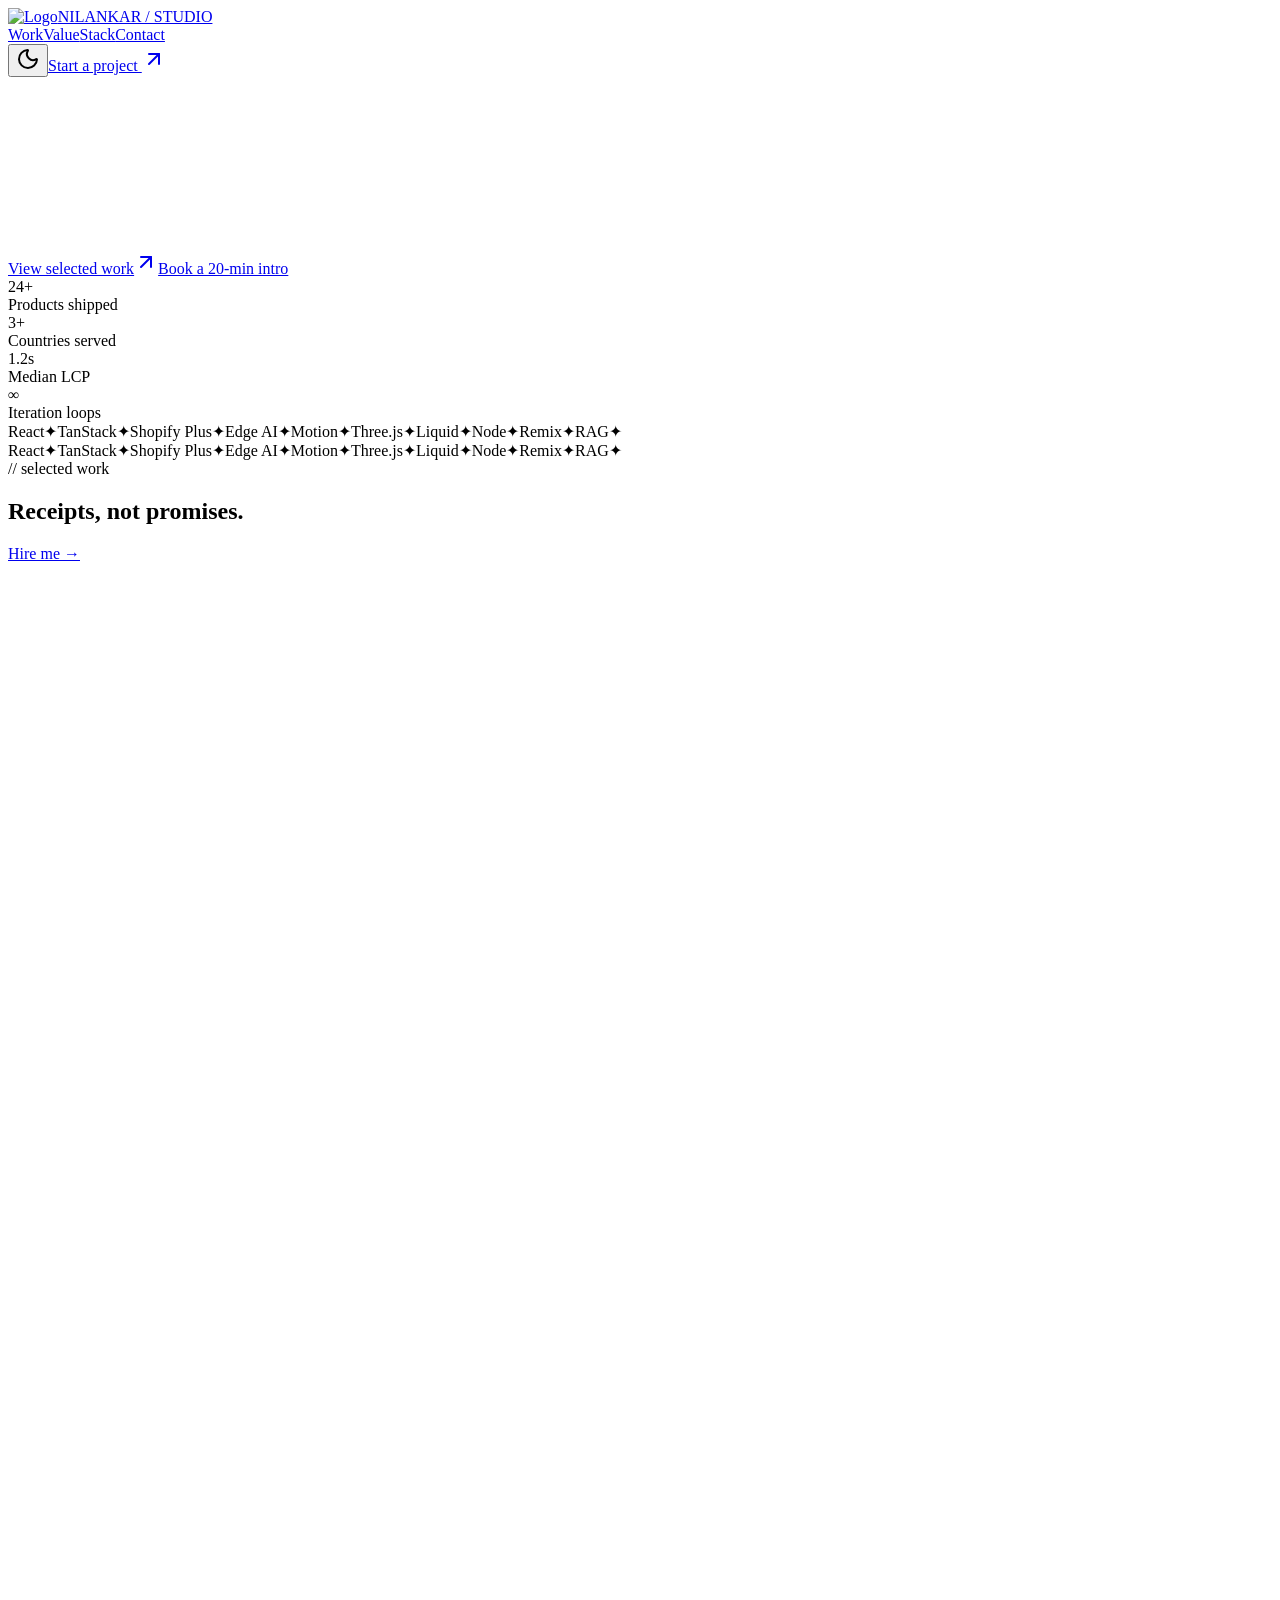
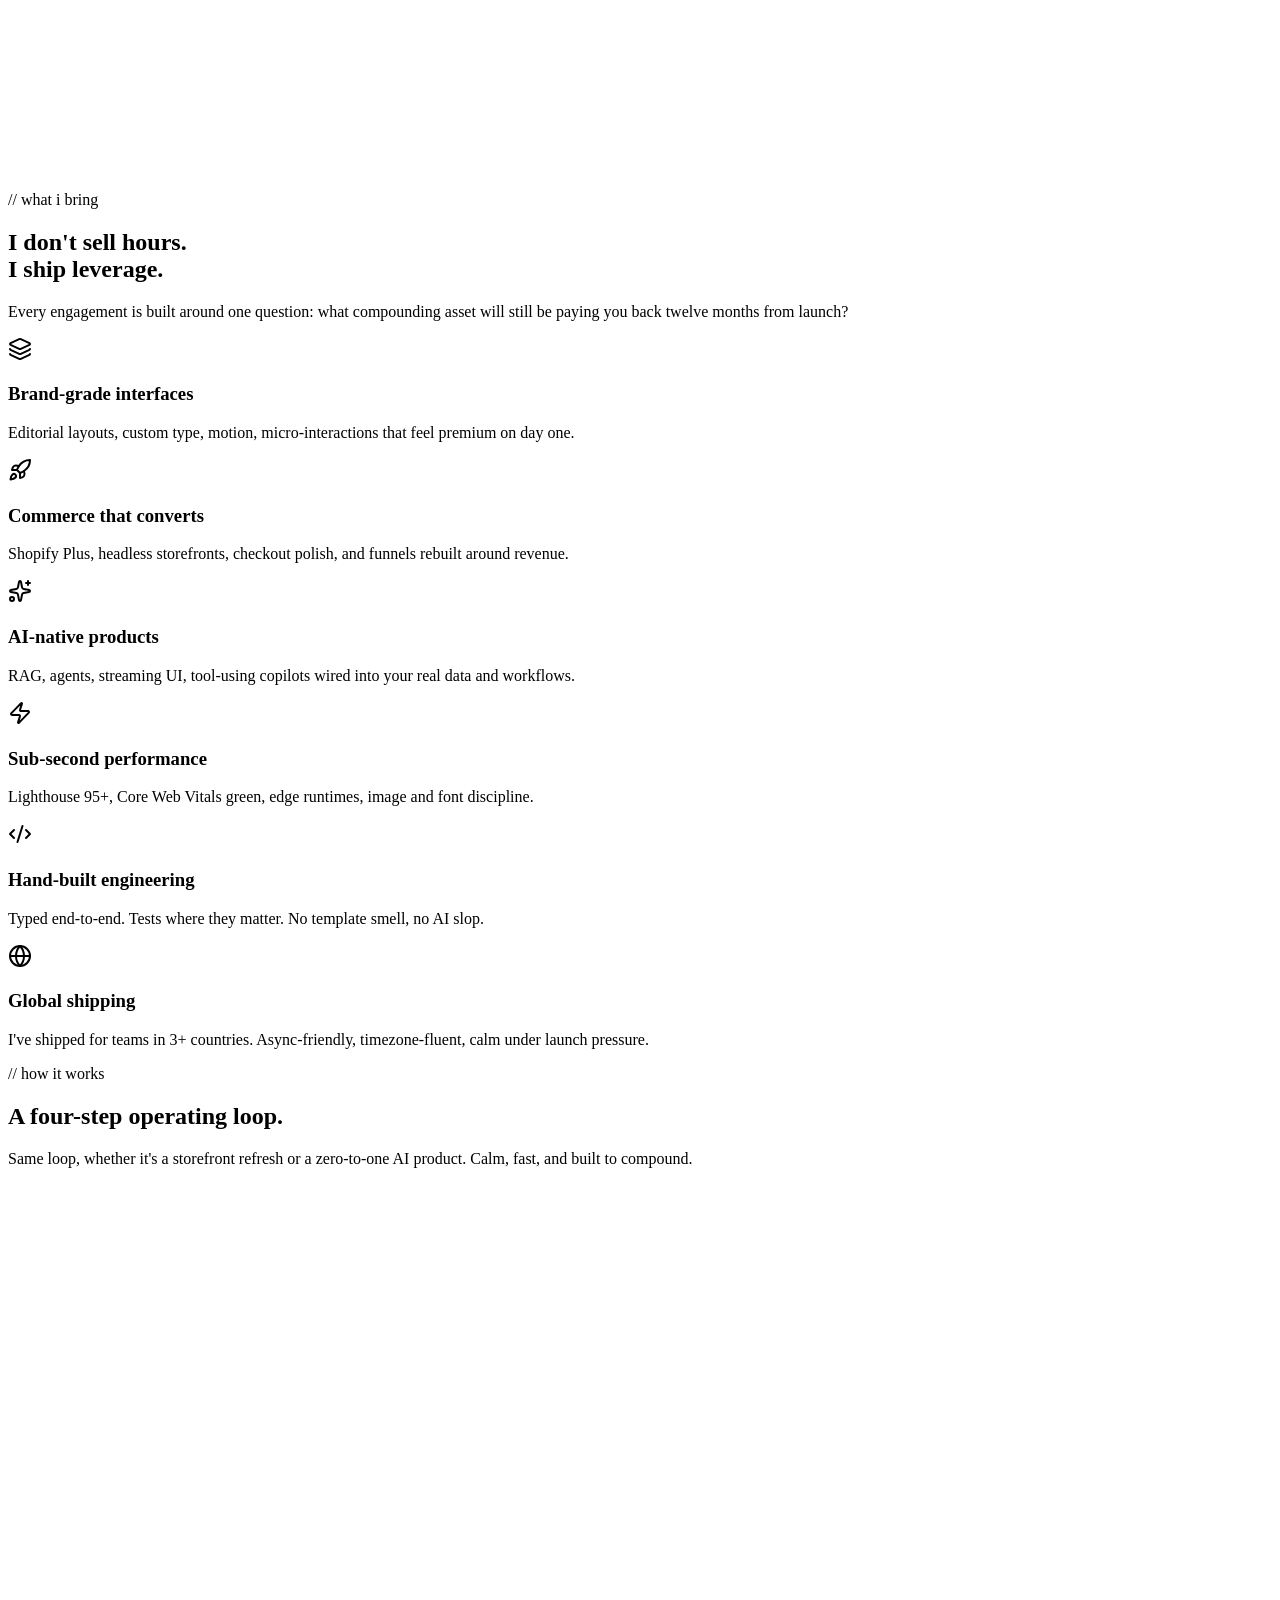
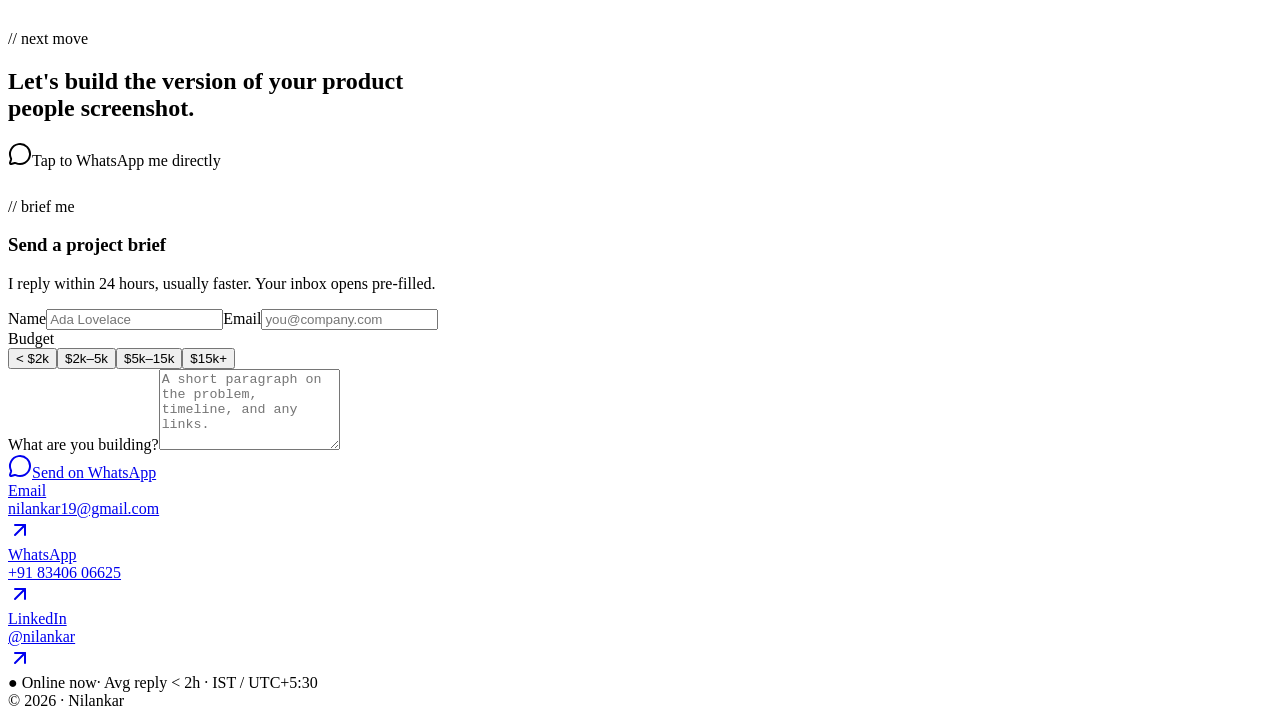
==== commit 93cfe809: "bug_fix" ====
--- a/index.html
+++ b/index.html
@@ -1 +1 @@
-<!DOCTYPE html><html lang="en"><head><meta charSet="utf-8"/><meta name="viewport" content="width=device-width, initial-scale=1"/><link rel="preload" as="image" href="/_next/static/media/hero-orb.0kmhhi7cgihvs.jpg" fetchPriority="high"/><link rel="stylesheet" href="/_next/static/chunks/1z_mbvpkjhpd5.css" data-precedence="next"/><link rel="stylesheet" href="/_next/static/chunks/1w6b2vy18apqf.css" data-precedence="next"/><link rel="preload" as="script" fetchPriority="low" href="/_next/static/chunks/3qyl_k7rzis27.js"/><script src="/_next/static/chunks/29y844hrc-kgj.js" async=""></script><script src="/_next/static/chunks/0hha91vaoysnq.js" async=""></script><script src="/_next/static/chunks/turbopack-3c71dm25glcm1.js" async=""></script><script src="/_next/static/chunks/39jhd6iy1uvjh.js" async=""></script><script src="/_next/static/chunks/2qd-x1d_x72ft.js" async=""></script><script src="/_next/static/chunks/0ojrkfv05hje-.js" async=""></script><script src="/_next/static/chunks/3hhapvmi74z65.js" async=""></script><meta name="next-size-adjust" content=""/><title>Nilankar — Futuristic Web &amp; AI Creator</title><meta name="description" content="I design and engineer modern web, commerce, and AI experiences that compound revenue, retention, and brand for ambitious teams."/><meta property="og:title" content="Nilankar — Futuristic Web &amp; AI Creator"/><meta property="og:description" content="Modern, classy, performance-obsessed portfolios, storefronts, and AI products."/><meta property="og:type" content="website"/><meta name="twitter:card" content="summary"/><meta name="twitter:title" content="Nilankar — Futuristic Web &amp; AI Creator"/><meta name="twitter:description" content="Modern, classy, performance-obsessed portfolios, storefronts, and AI products."/><link rel="icon" href="/favicon.ico?favicon.3zwoh6b0uryt3.ico" sizes="48x48" type="image/x-icon"/><link rel="icon" href="/favicon.ico"/><script src="/_next/static/chunks/0cz1d0mv5g_q7.js" noModule=""></script></head><body><div hidden=""><!--$--><!--/$--></div><main class="relative min-h-screen overflow-x-hidden"><header class="fixed inset-x-0 top-0 z-50 px-4 pt-4 sm:px-6 sm:pt-6"><nav class="mx-auto grid max-w-6xl grid-cols-[minmax(0,1fr)_auto] items-center gap-3 rounded-full glass-card px-5 py-3 sm:flex sm:justify-between"><a href="#top" class="flex min-w-0 items-center gap-2 font-mono text-sm tracking-widest"><span class="grid h-7 w-7 shrink-0 place-items-center rounded-full bg-primary text-primary-foreground font-bold">N</span><span class="truncate">NILANKAR / STUDIO</span></a><div class="hidden items-center gap-7 font-mono text-xs uppercase tracking-widest text-muted-foreground md:flex"><a href="#work" class="transition hover:text-foreground">Work</a><a href="#value" class="transition hover:text-foreground">Value</a><a href="#stack" class="transition hover:text-foreground">Stack</a><a href="#contact" class="transition hover:text-foreground">Contact</a></div><div class="flex items-center gap-3"><button class="grid h-9 w-9 place-items-center rounded-full border border-border bg-background/50 text-foreground transition hover:bg-secondary" aria-label="Toggle theme"><svg xmlns="http://www.w3.org/2000/svg" width="24" height="24" viewBox="0 0 24 24" fill="none" stroke="currentColor" stroke-width="2" stroke-linecap="round" stroke-linejoin="round" class="lucide lucide-moon h-4 w-4" aria-hidden="true"><path d="M20.985 12.486a9 9 0 1 1-9.473-9.472c.405-.022.617.46.402.803a6 6 0 0 0 8.268 8.268c.344-.215.825-.004.803.401"></path></svg></button><a href="#contact" class="hidden items-center gap-2 rounded-full bg-primary px-4 py-2 font-mono text-xs font-semibold uppercase tracking-widest text-primary-foreground transition hover:opacity-90 sm:inline-flex">Start a project <svg xmlns="http://www.w3.org/2000/svg" width="24" height="24" viewBox="0 0 24 24" fill="none" stroke="currentColor" stroke-width="2" stroke-linecap="round" stroke-linejoin="round" class="lucide lucide-arrow-up-right h-3.5 w-3.5" aria-hidden="true"><path d="M7 7h10v10"></path><path d="M7 17 17 7"></path></svg></a></div></nav></header><section id="top" class="relative px-4 pb-24 pt-36 sm:px-6 sm:pt-44"><div class="absolute inset-0 grid-bg pointer-events-none"></div><div class="relative mx-auto max-w-6xl"><div class="flex items-center gap-3 font-mono text-xs uppercase tracking-[0.3em] text-muted-foreground" style="opacity:0;transform:translateY(12px)"><span class="h-1.5 w-1.5 animate-pulse rounded-full bg-primary"></span>Available · Q3 / 2026 · Booking 2 slots</div><h1 class="mt-6 text-[14vw] font-bold leading-[0.85] tracking-tight sm:text-[11vw] lg:text-[9rem]" style="opacity:0;transform:translateY(16px)">Futures, <span class="text-gradient italic">shipped.</span></h1><div class="mt-10 grid gap-10 lg:grid-cols-[1.1fr_0.9fr]"><p class="max-w-xl text-lg leading-relaxed text-muted-foreground sm:text-xl" style="opacity:0;transform:translateY(12px)">I&#x27;m Nilankar an independent designer-engineer building modern web, commerce, and AI-native products for founders who refuse to ship anything ordinary. Brand-grade interfaces, sub-second performance, revenue that compounds.</p><div class="relative aspect-[4/3] overflow-hidden rounded-3xl glass-card neon-glow" style="opacity:0;transform:scale(0.98)"><img src="/_next/static/media/hero-orb.0kmhhi7cgihvs.jpg" alt="Futuristic chrome ribbon" width="1600" height="1200" fetchPriority="high" decoding="async" class="h-full w-full object-cover"/><div class="absolute inset-x-0 bottom-0 flex items-center justify-between p-5 font-mono text-xs uppercase tracking-widest"><span>// system online</span><span class="text-primary">v.2026</span></div></div></div><div class="mt-14 flex flex-wrap items-center gap-4"><a href="#work" class="group inline-flex items-center gap-2 rounded-full bg-primary px-6 py-4 font-mono text-sm font-semibold uppercase tracking-widest text-primary-foreground transition hover:opacity-90">View selected work<svg xmlns="http://www.w3.org/2000/svg" width="24" height="24" viewBox="0 0 24 24" fill="none" stroke="currentColor" stroke-width="2" stroke-linecap="round" stroke-linejoin="round" class="lucide lucide-arrow-up-right h-4 w-4 transition group-hover:translate-x-0.5 group-hover:-translate-y-0.5" aria-hidden="true"><path d="M7 7h10v10"></path><path d="M7 17 17 7"></path></svg></a><a href="#contact" class="inline-flex items-center gap-2 rounded-full border border-border px-6 py-4 font-mono text-sm uppercase tracking-widest text-foreground transition hover:bg-secondary">Book a 20-min intro</a></div><div class="mt-20 grid grid-cols-2 gap-px overflow-hidden rounded-3xl border border-border bg-border/60 md:grid-cols-4"><div class="bg-background p-6"><div class="text-4xl font-bold tracking-tight sm:text-5xl">24+</div><div class="mt-2 font-mono text-xs uppercase tracking-widest text-muted-foreground">Products shipped</div></div><div class="bg-background p-6"><div class="text-4xl font-bold tracking-tight sm:text-5xl">3+</div><div class="mt-2 font-mono text-xs uppercase tracking-widest text-muted-foreground">Countries served</div></div><div class="bg-background p-6"><div class="text-4xl font-bold tracking-tight sm:text-5xl">1.2s</div><div class="mt-2 font-mono text-xs uppercase tracking-widest text-muted-foreground">Median LCP</div></div><div class="bg-background p-6"><div class="text-4xl font-bold tracking-tight sm:text-5xl">∞</div><div class="mt-2 font-mono text-xs uppercase tracking-widest text-muted-foreground">Iteration loops</div></div></div></div></section><section aria-hidden="true" class="border-y border-border py-6 overflow-hidden"><div class="flex whitespace-nowrap marquee"><div class="flex shrink-0 items-center gap-12 pr-12 font-mono text-sm uppercase tracking-[0.3em] text-muted-foreground"><span class="flex items-center gap-12"><span>React</span><span class="text-primary">✦</span></span><span class="flex items-center gap-12"><span>TanStack</span><span class="text-primary">✦</span></span><span class="flex items-center gap-12"><span>Shopify Plus</span><span class="text-primary">✦</span></span><span class="flex items-center gap-12"><span>Edge AI</span><span class="text-primary">✦</span></span><span class="flex items-center gap-12"><span>Motion</span><span class="text-primary">✦</span></span><span class="flex items-center gap-12"><span>Three.js</span><span class="text-primary">✦</span></span><span class="flex items-center gap-12"><span>Liquid</span><span class="text-primary">✦</span></span><span class="flex items-center gap-12"><span>Node</span><span class="text-primary">✦</span></span><span class="flex items-center gap-12"><span>Remix</span><span class="text-primary">✦</span></span><span class="flex items-center gap-12"><span>RAG</span><span class="text-primary">✦</span></span></div><div class="flex shrink-0 items-center gap-12 pr-12 font-mono text-sm uppercase tracking-[0.3em] text-muted-foreground"><span class="flex items-center gap-12"><span>React</span><span class="text-primary">✦</span></span><span class="flex items-center gap-12"><span>TanStack</span><span class="text-primary">✦</span></span><span class="flex items-center gap-12"><span>Shopify Plus</span><span class="text-primary">✦</span></span><span class="flex items-center gap-12"><span>Edge AI</span><span class="text-primary">✦</span></span><span class="flex items-center gap-12"><span>Motion</span><span class="text-primary">✦</span></span><span class="flex items-center gap-12"><span>Three.js</span><span class="text-primary">✦</span></span><span class="flex items-center gap-12"><span>Liquid</span><span class="text-primary">✦</span></span><span class="flex items-center gap-12"><span>Node</span><span class="text-primary">✦</span></span><span class="flex items-center gap-12"><span>Remix</span><span class="text-primary">✦</span></span><span class="flex items-center gap-12"><span>RAG</span><span class="text-primary">✦</span></span></div></div></section><section id="work" class="px-4 py-28 sm:px-6 sm:py-36"><div class="mx-auto max-w-6xl"><div class="flex items-end justify-between gap-6"><div><div class="font-mono text-xs uppercase tracking-[0.3em] text-primary">// selected work</div><h2 class="mt-4 text-5xl font-bold tracking-tight sm:text-7xl">Receipts, <span class="text-gradient italic">not promises.</span></h2></div><a href="#contact" class="hidden font-mono text-xs uppercase tracking-widest text-muted-foreground hover:text-foreground sm:block">Hire me →</a></div><div class="mt-16 grid gap-6 md:grid-cols-2"><a href="https://www.churi.ca/" target="_blank" rel="noreferrer" class="group relative overflow-hidden rounded-3xl glass-card p-5 transition hover:-translate-y-1" style="opacity:0;transform:translateY(40px)"><div class="relative aspect-[4/3] overflow-hidden rounded-2xl border border-border"><img src="/_next/static/media/churi-boutique-commerce_p1.2f4_svdhjbjto.jpg" alt="Churi — Boutique Commerce" loading="lazy" width="1200" height="900" class="h-full w-full object-cover transition duration-700 group-hover:scale-105"/><div class="absolute right-4 top-4 grid h-10 w-10 place-items-center rounded-full bg-background/80 text-foreground backdrop-blur transition group-hover:bg-primary group-hover:text-primary-foreground"><svg xmlns="http://www.w3.org/2000/svg" width="24" height="24" viewBox="0 0 24 24" fill="none" stroke="currentColor" stroke-width="2" stroke-linecap="round" stroke-linejoin="round" class="lucide lucide-arrow-up-right h-4 w-4" aria-hidden="true"><path d="M7 7h10v10"></path><path d="M7 17 17 7"></path></svg></div></div><div class="mt-5 flex items-start justify-between gap-4"><div class="min-w-0"><div class="font-mono text-xs uppercase tracking-widest text-muted-foreground">CASE / <!-- -->01</div><h3 class="mt-2 truncate text-2xl font-semibold">Churi — Boutique Commerce</h3></div></div><p class="mt-3 text-sm leading-relaxed text-muted-foreground">Re-architected a Shopify storefront into a faster, conversion-focused experience with improved UX, SEO, and performance.</p><div class="mt-4 flex flex-wrap gap-2"><span class="rounded-full border border-border px-3 py-1 font-mono text-[10px] uppercase tracking-widest text-muted-foreground">Shopify</span><span class="rounded-full border border-border px-3 py-1 font-mono text-[10px] uppercase tracking-widest text-muted-foreground">Liquid</span><span class="rounded-full border border-border px-3 py-1 font-mono text-[10px] uppercase tracking-widest text-muted-foreground">CRO</span></div></a><a href="https://franguinhodealbufeira.com/" target="_blank" rel="noreferrer" class="group relative overflow-hidden rounded-3xl glass-card p-5 transition hover:-translate-y-1" style="opacity:0;transform:translateY(40px)"><div class="relative aspect-[4/3] overflow-hidden rounded-2xl border border-border"><img src="/_next/static/media/franguinho-reservation-os_p2.0t35o5as3ez0j.jpg" alt="Franguinho — Reservation OS" loading="lazy" width="1200" height="900" class="h-full w-full object-cover transition duration-700 group-hover:scale-105"/><div class="absolute right-4 top-4 grid h-10 w-10 place-items-center rounded-full bg-background/80 text-foreground backdrop-blur transition group-hover:bg-primary group-hover:text-primary-foreground"><svg xmlns="http://www.w3.org/2000/svg" width="24" height="24" viewBox="0 0 24 24" fill="none" stroke="currentColor" stroke-width="2" stroke-linecap="round" stroke-linejoin="round" class="lucide lucide-arrow-up-right h-4 w-4" aria-hidden="true"><path d="M7 7h10v10"></path><path d="M7 17 17 7"></path></svg></div></div><div class="mt-5 flex items-start justify-between gap-4"><div class="min-w-0"><div class="font-mono text-xs uppercase tracking-widest text-muted-foreground">CASE / <!-- -->02</div><h3 class="mt-2 truncate text-2xl font-semibold">Franguinho — Reservation OS</h3></div></div><p class="mt-3 text-sm leading-relaxed text-muted-foreground">Built a QR menu, smart reservation system, automated messaging workflows, and a custom admin dashboard.</p><div class="mt-4 flex flex-wrap gap-2"><span class="rounded-full border border-border px-3 py-1 font-mono text-[10px] uppercase tracking-widest text-muted-foreground">Remix</span><span class="rounded-full border border-border px-3 py-1 font-mono text-[10px] uppercase tracking-widest text-muted-foreground">Node</span><span class="rounded-full border border-border px-3 py-1 font-mono text-[10px] uppercase tracking-widest text-muted-foreground">Twilio</span></div></a><a href="#" target="_blank" rel="noreferrer" class="group relative overflow-hidden rounded-3xl glass-card p-5 transition hover:-translate-y-1" style="opacity:0;transform:translateY(40px)"><div class="relative aspect-[4/3] overflow-hidden rounded-2xl border border-border"><img src="/_next/static/media/awfullygood-dtc-funnel_p3.0rxhz3a_5nogx.jpg" alt="AwfullyGood — DTC Funnel" loading="lazy" width="1200" height="900" class="h-full w-full object-cover transition duration-700 group-hover:scale-105"/><div class="absolute right-4 top-4 grid h-10 w-10 place-items-center rounded-full bg-background/80 text-foreground backdrop-blur transition group-hover:bg-primary group-hover:text-primary-foreground"><svg xmlns="http://www.w3.org/2000/svg" width="24" height="24" viewBox="0 0 24 24" fill="none" stroke="currentColor" stroke-width="2" stroke-linecap="round" stroke-linejoin="round" class="lucide lucide-arrow-up-right h-4 w-4" aria-hidden="true"><path d="M7 7h10v10"></path><path d="M7 17 17 7"></path></svg></div></div><div class="mt-5 flex items-start justify-between gap-4"><div class="min-w-0"><div class="font-mono text-xs uppercase tracking-widest text-muted-foreground">CASE / <!-- -->03</div><h3 class="mt-2 truncate text-2xl font-semibold">AwfullyGood — DTC Funnel</h3></div></div><p class="mt-3 text-sm leading-relaxed text-muted-foreground">Developed a Shopify Plus storefront with reusable sections, A/B testing workflows, and analytics integrations.</p><div class="mt-4 flex flex-wrap gap-2"><span class="rounded-full border border-border px-3 py-1 font-mono text-[10px] uppercase tracking-widest text-muted-foreground">Shopify Plus</span><span class="rounded-full border border-border px-3 py-1 font-mono text-[10px] uppercase tracking-widest text-muted-foreground">A/B</span><span class="rounded-full border border-border px-3 py-1 font-mono text-[10px] uppercase tracking-widest text-muted-foreground">Analytics</span></div></a><a href="https://pppsjehanabad.com" target="_blank" rel="noreferrer" class="group relative overflow-hidden rounded-3xl glass-card p-5 transition hover:-translate-y-1" style="opacity:0;transform:translateY(40px)"><div class="relative aspect-[4/3] overflow-hidden rounded-2xl border border-border"><img src="/_next/static/media/ppps-school-education-platform_p4.147pibs-3_x63.jpg" alt="PPPS School — Education Platform" loading="lazy" width="1200" height="900" class="h-full w-full object-cover transition duration-700 group-hover:scale-105"/><div class="absolute right-4 top-4 grid h-10 w-10 place-items-center rounded-full bg-background/80 text-foreground backdrop-blur transition group-hover:bg-primary group-hover:text-primary-foreground"><svg xmlns="http://www.w3.org/2000/svg" width="24" height="24" viewBox="0 0 24 24" fill="none" stroke="currentColor" stroke-width="2" stroke-linecap="round" stroke-linejoin="round" class="lucide lucide-arrow-up-right h-4 w-4" aria-hidden="true"><path d="M7 7h10v10"></path><path d="M7 17 17 7"></path></svg></div></div><div class="mt-5 flex items-start justify-between gap-4"><div class="min-w-0"><div class="font-mono text-xs uppercase tracking-widest text-muted-foreground">CASE / <!-- -->04</div><h3 class="mt-2 truncate text-2xl font-semibold">PPPS School — Education Platform</h3></div></div><p class="mt-3 text-sm leading-relaxed text-muted-foreground">Built a WordPress website with admission forms, custom plugins, automated emails, and accessible layouts.</p><div class="mt-4 flex flex-wrap gap-2"><span class="rounded-full border border-border px-3 py-1 font-mono text-[10px] uppercase tracking-widest text-muted-foreground">WordPress</span><span class="rounded-full border border-border px-3 py-1 font-mono text-[10px] uppercase tracking-widest text-muted-foreground">PHP</span><span class="rounded-full border border-border px-3 py-1 font-mono text-[10px] uppercase tracking-widest text-muted-foreground">Accessibility</span></div></a><a href="https://androidportugal.com" target="_blank" rel="noreferrer" class="group relative overflow-hidden rounded-3xl glass-card p-5 transition hover:-translate-y-1" style="opacity:0;transform:translateY(40px)"><div class="relative aspect-[4/3] overflow-hidden rounded-2xl border border-border"><img src="/_next/static/media/android-portugal-store-optimization_p5.3v5usmz9d-rp2.jpg" alt="Android Portugal — Store Optimization" loading="lazy" width="1200" height="900" class="h-full w-full object-cover transition duration-700 group-hover:scale-105"/><div class="absolute right-4 top-4 grid h-10 w-10 place-items-center rounded-full bg-background/80 text-foreground backdrop-blur transition group-hover:bg-primary group-hover:text-primary-foreground"><svg xmlns="http://www.w3.org/2000/svg" width="24" height="24" viewBox="0 0 24 24" fill="none" stroke="currentColor" stroke-width="2" stroke-linecap="round" stroke-linejoin="round" class="lucide lucide-arrow-up-right h-4 w-4" aria-hidden="true"><path d="M7 7h10v10"></path><path d="M7 17 17 7"></path></svg></div></div><div class="mt-5 flex items-start justify-between gap-4"><div class="min-w-0"><div class="font-mono text-xs uppercase tracking-widest text-muted-foreground">CASE / <!-- -->05</div><h3 class="mt-2 truncate text-2xl font-semibold">Android Portugal — Store Optimization</h3></div></div><p class="mt-3 text-sm leading-relaxed text-muted-foreground">Enhanced storefront usability with accessibility improvements, simplified navigation, and faster page delivery.</p><div class="mt-4 flex flex-wrap gap-2"><span class="rounded-full border border-border px-3 py-1 font-mono text-[10px] uppercase tracking-widest text-muted-foreground">Shopify</span><span class="rounded-full border border-border px-3 py-1 font-mono text-[10px] uppercase tracking-widest text-muted-foreground">UI/UX</span><span class="rounded-full border border-border px-3 py-1 font-mono text-[10px] uppercase tracking-widest text-muted-foreground">ARIA</span></div></a><a href="https://malibumarketdesign.com" target="_blank" rel="noreferrer" class="group relative overflow-hidden rounded-3xl glass-card p-5 transition hover:-translate-y-1" style="opacity:0;transform:translateY(40px)"><div class="relative aspect-[4/3] overflow-hidden rounded-2xl border border-border"><img src="/_next/static/media/malibu-market-inventory-automation_p6.2s4kweq9c4vxh.jpg" alt="Malibu Market — Inventory Automation" loading="lazy" width="1200" height="900" class="h-full w-full object-cover transition duration-700 group-hover:scale-105"/><div class="absolute right-4 top-4 grid h-10 w-10 place-items-center rounded-full bg-background/80 text-foreground backdrop-blur transition group-hover:bg-primary group-hover:text-primary-foreground"><svg xmlns="http://www.w3.org/2000/svg" width="24" height="24" viewBox="0 0 24 24" fill="none" stroke="currentColor" stroke-width="2" stroke-linecap="round" stroke-linejoin="round" class="lucide lucide-arrow-up-right h-4 w-4" aria-hidden="true"><path d="M7 7h10v10"></path><path d="M7 17 17 7"></path></svg></div></div><div class="mt-5 flex items-start justify-between gap-4"><div class="min-w-0"><div class="font-mono text-xs uppercase tracking-widest text-muted-foreground">CASE / <!-- -->06</div><h3 class="mt-2 truncate text-2xl font-semibold">Malibu Market — Inventory Automation</h3></div></div><p class="mt-3 text-sm leading-relaxed text-muted-foreground">Implemented make-to-order purchasing logic and inventory-driven messaging for a smoother buying experience.</p><div class="mt-4 flex flex-wrap gap-2"><span class="rounded-full border border-border px-3 py-1 font-mono text-[10px] uppercase tracking-widest text-muted-foreground">Shopify</span><span class="rounded-full border border-border px-3 py-1 font-mono text-[10px] uppercase tracking-widest text-muted-foreground">Inventory</span><span class="rounded-full border border-border px-3 py-1 font-mono text-[10px] uppercase tracking-widest text-muted-foreground">UX</span></div></a><a href="https://steelpluss.com" target="_blank" rel="noreferrer" class="group relative overflow-hidden rounded-3xl glass-card p-5 transition hover:-translate-y-1" style="opacity:0;transform:translateY(40px)"><div class="relative aspect-[4/3] overflow-hidden rounded-2xl border border-border"><img src="/_next/static/media/steelplus-export-commerce_p7.2rb5r_6t1axlw.jpg" alt="SteelPlus — Export Commerce" loading="lazy" width="1200" height="900" class="h-full w-full object-cover transition duration-700 group-hover:scale-105"/><div class="absolute right-4 top-4 grid h-10 w-10 place-items-center rounded-full bg-background/80 text-foreground backdrop-blur transition group-hover:bg-primary group-hover:text-primary-foreground"><svg xmlns="http://www.w3.org/2000/svg" width="24" height="24" viewBox="0 0 24 24" fill="none" stroke="currentColor" stroke-width="2" stroke-linecap="round" stroke-linejoin="round" class="lucide lucide-arrow-up-right h-4 w-4" aria-hidden="true"><path d="M7 7h10v10"></path><path d="M7 17 17 7"></path></svg></div></div><div class="mt-5 flex items-start justify-between gap-4"><div class="min-w-0"><div class="font-mono text-xs uppercase tracking-widest text-muted-foreground">CASE / <!-- -->07</div><h3 class="mt-2 truncate text-2xl font-semibold">SteelPlus — Export Commerce</h3></div></div><p class="mt-3 text-sm leading-relaxed text-muted-foreground">Designed a multilingual export-focused eCommerce website with SEO optimization and custom brand identity.</p><div class="mt-4 flex flex-wrap gap-2"><span class="rounded-full border border-border px-3 py-1 font-mono text-[10px] uppercase tracking-widest text-muted-foreground">Wix</span><span class="rounded-full border border-border px-3 py-1 font-mono text-[10px] uppercase tracking-widest text-muted-foreground">SEO</span><span class="rounded-full border border-border px-3 py-1 font-mono text-[10px] uppercase tracking-widest text-muted-foreground">Branding</span></div></a></div></div></section><section id="value" class="px-4 py-28 sm:px-6"><div class="mx-auto max-w-6xl"><div class="font-mono text-xs uppercase tracking-[0.3em] text-primary">// what i bring</div><h2 class="mt-4 max-w-4xl text-5xl font-bold tracking-tight sm:text-7xl">I don&#x27;t sell hours.<br/><span class="text-gradient italic">I ship leverage.</span></h2><p class="mt-6 max-w-2xl text-lg text-muted-foreground">Every engagement is built around one question: what compounding asset will still be paying you back twelve months from launch?</p><div class="mt-16 grid gap-px overflow-hidden rounded-3xl border border-border bg-border/60 md:grid-cols-2"><div class="group relative bg-background p-8 transition hover:bg-secondary/40"><div class="grid h-12 w-12 place-items-center rounded-xl bg-primary/10 text-primary transition group-hover:bg-primary group-hover:text-primary-foreground"><svg xmlns="http://www.w3.org/2000/svg" width="24" height="24" viewBox="0 0 24 24" fill="none" stroke="currentColor" stroke-width="2" stroke-linecap="round" stroke-linejoin="round" class="lucide lucide-layers h-5 w-5" aria-hidden="true"><path d="M12.83 2.18a2 2 0 0 0-1.66 0L2.6 6.08a1 1 0 0 0 0 1.83l8.58 3.91a2 2 0 0 0 1.66 0l8.58-3.9a1 1 0 0 0 0-1.83z"></path><path d="M2 12a1 1 0 0 0 .58.91l8.6 3.91a2 2 0 0 0 1.65 0l8.58-3.9A1 1 0 0 0 22 12"></path><path d="M2 17a1 1 0 0 0 .58.91l8.6 3.91a2 2 0 0 0 1.65 0l8.58-3.9A1 1 0 0 0 22 17"></path></svg></div><h3 class="mt-6 text-2xl font-semibold">Brand-grade interfaces</h3><p class="mt-3 text-sm leading-relaxed text-muted-foreground">Editorial layouts, custom type, motion, micro-interactions that feel premium on day one.</p></div><div class="group relative bg-background p-8 transition hover:bg-secondary/40"><div class="grid h-12 w-12 place-items-center rounded-xl bg-primary/10 text-primary transition group-hover:bg-primary group-hover:text-primary-foreground"><svg xmlns="http://www.w3.org/2000/svg" width="24" height="24" viewBox="0 0 24 24" fill="none" stroke="currentColor" stroke-width="2" stroke-linecap="round" stroke-linejoin="round" class="lucide lucide-rocket h-5 w-5" aria-hidden="true"><path d="M12 15v5s3.03-.55 4-2c1.08-1.62 0-5 0-5"></path><path d="M4.5 16.5c-1.5 1.26-2 5-2 5s3.74-.5 5-2c.71-.84.7-2.13-.09-2.91a2.18 2.18 0 0 0-2.91-.09"></path><path d="M9 12a22 22 0 0 1 2-3.95A12.88 12.88 0 0 1 22 2c0 2.72-.78 7.5-6 11a22.4 22.4 0 0 1-4 2z"></path><path d="M9 12H4s.55-3.03 2-4c1.62-1.08 5 .05 5 .05"></path></svg></div><h3 class="mt-6 text-2xl font-semibold">Commerce that converts</h3><p class="mt-3 text-sm leading-relaxed text-muted-foreground">Shopify Plus, headless storefronts, checkout polish, and funnels rebuilt around revenue.</p></div><div class="group relative bg-background p-8 transition hover:bg-secondary/40"><div class="grid h-12 w-12 place-items-center rounded-xl bg-primary/10 text-primary transition group-hover:bg-primary group-hover:text-primary-foreground"><svg xmlns="http://www.w3.org/2000/svg" width="24" height="24" viewBox="0 0 24 24" fill="none" stroke="currentColor" stroke-width="2" stroke-linecap="round" stroke-linejoin="round" class="lucide lucide-sparkles h-5 w-5" aria-hidden="true"><path d="M11.017 2.814a1 1 0 0 1 1.966 0l1.051 5.558a2 2 0 0 0 1.594 1.594l5.558 1.051a1 1 0 0 1 0 1.966l-5.558 1.051a2 2 0 0 0-1.594 1.594l-1.051 5.558a1 1 0 0 1-1.966 0l-1.051-5.558a2 2 0 0 0-1.594-1.594l-5.558-1.051a1 1 0 0 1 0-1.966l5.558-1.051a2 2 0 0 0 1.594-1.594z"></path><path d="M20 2v4"></path><path d="M22 4h-4"></path><circle cx="4" cy="20" r="2"></circle></svg></div><h3 class="mt-6 text-2xl font-semibold">AI-native products</h3><p class="mt-3 text-sm leading-relaxed text-muted-foreground">RAG, agents, streaming UI, tool-using copilots wired into your real data and workflows.</p></div><div class="group relative bg-background p-8 transition hover:bg-secondary/40"><div class="grid h-12 w-12 place-items-center rounded-xl bg-primary/10 text-primary transition group-hover:bg-primary group-hover:text-primary-foreground"><svg xmlns="http://www.w3.org/2000/svg" width="24" height="24" viewBox="0 0 24 24" fill="none" stroke="currentColor" stroke-width="2" stroke-linecap="round" stroke-linejoin="round" class="lucide lucide-zap h-5 w-5" aria-hidden="true"><path d="M4 14a1 1 0 0 1-.78-1.63l9.9-10.2a.5.5 0 0 1 .86.46l-1.92 6.02A1 1 0 0 0 13 10h7a1 1 0 0 1 .78 1.63l-9.9 10.2a.5.5 0 0 1-.86-.46l1.92-6.02A1 1 0 0 0 11 14z"></path></svg></div><h3 class="mt-6 text-2xl font-semibold">Sub-second performance</h3><p class="mt-3 text-sm leading-relaxed text-muted-foreground">Lighthouse 95+, Core Web Vitals green, edge runtimes, image and font discipline.</p></div><div class="group relative bg-background p-8 transition hover:bg-secondary/40"><div class="grid h-12 w-12 place-items-center rounded-xl bg-primary/10 text-primary transition group-hover:bg-primary group-hover:text-primary-foreground"><svg xmlns="http://www.w3.org/2000/svg" width="24" height="24" viewBox="0 0 24 24" fill="none" stroke="currentColor" stroke-width="2" stroke-linecap="round" stroke-linejoin="round" class="lucide lucide-code-xml h-5 w-5" aria-hidden="true"><path d="m18 16 4-4-4-4"></path><path d="m6 8-4 4 4 4"></path><path d="m14.5 4-5 16"></path></svg></div><h3 class="mt-6 text-2xl font-semibold">Hand-built engineering</h3><p class="mt-3 text-sm leading-relaxed text-muted-foreground">Typed end-to-end. Tests where they matter. No template smell, no AI slop.</p></div><div class="group relative bg-background p-8 transition hover:bg-secondary/40"><div class="grid h-12 w-12 place-items-center rounded-xl bg-primary/10 text-primary transition group-hover:bg-primary group-hover:text-primary-foreground"><svg xmlns="http://www.w3.org/2000/svg" width="24" height="24" viewBox="0 0 24 24" fill="none" stroke="currentColor" stroke-width="2" stroke-linecap="round" stroke-linejoin="round" class="lucide lucide-globe h-5 w-5" aria-hidden="true"><circle cx="12" cy="12" r="10"></circle><path d="M12 2a14.5 14.5 0 0 0 0 20 14.5 14.5 0 0 0 0-20"></path><path d="M2 12h20"></path></svg></div><h3 class="mt-6 text-2xl font-semibold">Global shipping</h3><p class="mt-3 text-sm leading-relaxed text-muted-foreground">I&apos;ve shipped for teams in 3+ countries. Async-friendly, timezone-fluent, calm under launch pressure.</p></div></div></div></section><section id="stack" class="px-4 py-28 sm:px-6"><div class="mx-auto max-w-6xl"><div class="grid gap-12 lg:grid-cols-[0.9fr_1.1fr]"><div><div class="font-mono text-xs uppercase tracking-[0.3em] text-primary">// how it works</div><h2 class="mt-4 text-5xl font-bold tracking-tight sm:text-6xl">A four-step <span class="text-gradient italic">operating loop.</span></h2><p class="mt-6 max-w-md text-muted-foreground">Same loop, whether it&#x27;s a storefront refresh or a zero-to-one AI product. Calm, fast, and built to compound.</p></div><ol class="space-y-4"><li class="grid grid-cols-[auto_1fr] items-start gap-6 rounded-2xl glass-card p-6" style="opacity:0;transform:translateX(20px)"><span class="grid h-12 w-12 shrink-0 place-items-center rounded-full bg-primary font-mono text-sm font-bold text-primary-foreground">0<!-- -->1</span><div class="min-w-0"><h3 class="text-xl font-semibold">Discovery</h3><p class="mt-2 text-sm leading-relaxed text-muted-foreground">I map the real bottleneck — revenue, retention, or velocity — before opening an editor.</p></div></li><li class="grid grid-cols-[auto_1fr] items-start gap-6 rounded-2xl glass-card p-6" style="opacity:0;transform:translateX(20px)"><span class="grid h-12 w-12 shrink-0 place-items-center rounded-full bg-primary font-mono text-sm font-bold text-primary-foreground">0<!-- -->2</span><div class="min-w-0"><h3 class="text-xl font-semibold">Design</h3><p class="mt-2 text-sm leading-relaxed text-muted-foreground">A distinct visual system that earns trust in the first three seconds.</p></div></li><li class="grid grid-cols-[auto_1fr] items-start gap-6 rounded-2xl glass-card p-6" style="opacity:0;transform:translateX(20px)"><span class="grid h-12 w-12 shrink-0 place-items-center rounded-full bg-primary font-mono text-sm font-bold text-primary-foreground">0<!-- -->3</span><div class="min-w-0"><h3 class="text-xl font-semibold">Build</h3><p class="mt-2 text-sm leading-relaxed text-muted-foreground">Production-grade React, edge functions, commerce platforms — wired to compound.</p></div></li><li class="grid grid-cols-[auto_1fr] items-start gap-6 rounded-2xl glass-card p-6" style="opacity:0;transform:translateX(20px)"><span class="grid h-12 w-12 shrink-0 place-items-center rounded-full bg-primary font-mono text-sm font-bold text-primary-foreground">0<!-- -->4</span><div class="min-w-0"><h3 class="text-xl font-semibold">Compound</h3><p class="mt-2 text-sm leading-relaxed text-muted-foreground">I leave systems your team can extend, not black boxes that decay.</p></div></li></ol></div></div></section><section id="contact" class="px-4 pb-28 sm:px-6"><div class="mx-auto max-w-6xl"><div class="relative overflow-hidden rounded-[2.5rem] glass-card neon-glow p-8 sm:p-14"><div class="absolute inset-0 grid-bg opacity-50"></div><div class="relative"><div class="font-mono text-xs uppercase tracking-[0.3em] text-primary">// next move</div><h2 class="mt-6 text-5xl font-bold leading-[0.95] tracking-tight sm:text-7xl">Let&#x27;s build the version of your product<br/><span class="text-gradient italic">people screenshot.</span></h2><div class="mt-12"><div class="flex items-center gap-3 font-mono text-xs uppercase tracking-[0.3em] text-muted-foreground"><svg xmlns="http://www.w3.org/2000/svg" width="24" height="24" viewBox="0 0 24 24" fill="none" stroke="currentColor" stroke-width="2" stroke-linecap="round" stroke-linejoin="round" class="lucide lucide-message-circle h-3.5 w-3.5 text-primary" aria-hidden="true"><path d="M2.992 16.342a2 2 0 0 1 .094 1.167l-1.065 3.29a1 1 0 0 0 1.236 1.168l3.413-.998a2 2 0 0 1 1.099.092 10 10 0 1 0-4.777-4.719"></path></svg>Tap to WhatsApp me directly</div><div class="mt-5 grid gap-3 sm:grid-cols-2 lg:grid-cols-3"><a href="https://wa.me/918340606625?text=Hey%20Nilankar%20%E2%80%94%20my%20site%20has%20issues%20(slow%20%2F%20bugs%20%2F%20broken).%20Can%20you%20take%20a%20look%3F" target="_blank" rel="noreferrer" class="group flex items-center justify-between gap-3 rounded-2xl border border-border bg-background/40 p-4 transition hover:-translate-y-0.5 hover:border-primary hover:bg-primary hover:text-primary-foreground" style="opacity:0;transform:translateY(12px)"><span class="flex items-center gap-3 min-w-0"><span class="grid h-9 w-9 shrink-0 place-items-center rounded-xl bg-primary/15 text-primary transition group-hover:bg-primary-foreground/20 group-hover:text-primary-foreground"><svg xmlns="http://www.w3.org/2000/svg" width="24" height="24" viewBox="0 0 24 24" fill="none" stroke="currentColor" stroke-width="2" stroke-linecap="round" stroke-linejoin="round" class="lucide lucide-wrench h-4 w-4" aria-hidden="true"><path d="M14.7 6.3a1 1 0 0 0 0 1.4l1.6 1.6a1 1 0 0 0 1.4 0l3.106-3.105c.32-.322.863-.22.983.218a6 6 0 0 1-8.259 7.057l-7.91 7.91a1 1 0 0 1-2.999-3l7.91-7.91a6 6 0 0 1 7.057-8.259c.438.12.54.662.219.984z"></path></svg></span><span class="truncate text-sm font-medium">Fix my site</span></span><svg xmlns="http://www.w3.org/2000/svg" width="24" height="24" viewBox="0 0 24 24" fill="none" stroke="currentColor" stroke-width="2" stroke-linecap="round" stroke-linejoin="round" class="lucide lucide-arrow-up-right h-4 w-4 shrink-0 opacity-60 transition group-hover:rotate-45 group-hover:opacity-100" aria-hidden="true"><path d="M7 7h10v10"></path><path d="M7 17 17 7"></path></svg></a><a href="https://wa.me/918340606625?text=Hi!%20I%20want%20to%20build%20a%20Shopify%20%2F%20commerce%20store.%20Are%20you%20available%3F" target="_blank" rel="noreferrer" class="group flex items-center justify-between gap-3 rounded-2xl border border-border bg-background/40 p-4 transition hover:-translate-y-0.5 hover:border-primary hover:bg-primary hover:text-primary-foreground" style="opacity:0;transform:translateY(12px)"><span class="flex items-center gap-3 min-w-0"><span class="grid h-9 w-9 shrink-0 place-items-center rounded-xl bg-primary/15 text-primary transition group-hover:bg-primary-foreground/20 group-hover:text-primary-foreground"><svg xmlns="http://www.w3.org/2000/svg" width="24" height="24" viewBox="0 0 24 24" fill="none" stroke="currentColor" stroke-width="2" stroke-linecap="round" stroke-linejoin="round" class="lucide lucide-shopping-bag h-4 w-4" aria-hidden="true"><path d="M16 10a4 4 0 0 1-8 0"></path><path d="M3.103 6.034h17.794"></path><path d="M3.4 5.467a2 2 0 0 0-.4 1.2V20a2 2 0 0 0 2 2h14a2 2 0 0 0 2-2V6.667a2 2 0 0 0-.4-1.2l-2-2.667A2 2 0 0 0 17 2H7a2 2 0 0 0-1.6.8z"></path></svg></span><span class="truncate text-sm font-medium">Build my store</span></span><svg xmlns="http://www.w3.org/2000/svg" width="24" height="24" viewBox="0 0 24 24" fill="none" stroke="currentColor" stroke-width="2" stroke-linecap="round" stroke-linejoin="round" class="lucide lucide-arrow-up-right h-4 w-4 shrink-0 opacity-60 transition group-hover:rotate-45 group-hover:opacity-100" aria-hidden="true"><path d="M7 7h10v10"></path><path d="M7 17 17 7"></path></svg></a><a href="https://wa.me/918340606625?text=Hi%20Nilankar%20%E2%80%94%20I&#x27;d%20love%20a%20brand-grade%20redesign%20for%20my%20product.%20When%20can%20we%20talk%3F" target="_blank" rel="noreferrer" class="group flex items-center justify-between gap-3 rounded-2xl border border-border bg-background/40 p-4 transition hover:-translate-y-0.5 hover:border-primary hover:bg-primary hover:text-primary-foreground" style="opacity:0;transform:translateY(12px)"><span class="flex items-center gap-3 min-w-0"><span class="grid h-9 w-9 shrink-0 place-items-center rounded-xl bg-primary/15 text-primary transition group-hover:bg-primary-foreground/20 group-hover:text-primary-foreground"><svg xmlns="http://www.w3.org/2000/svg" width="24" height="24" viewBox="0 0 24 24" fill="none" stroke="currentColor" stroke-width="2" stroke-linecap="round" stroke-linejoin="round" class="lucide lucide-sparkle h-4 w-4" aria-hidden="true"><path d="M11.017 2.814a1 1 0 0 1 1.966 0l1.051 5.558a2 2 0 0 0 1.594 1.594l5.558 1.051a1 1 0 0 1 0 1.966l-5.558 1.051a2 2 0 0 0-1.594 1.594l-1.051 5.558a1 1 0 0 1-1.966 0l-1.051-5.558a2 2 0 0 0-1.594-1.594l-5.558-1.051a1 1 0 0 1 0-1.966l5.558-1.051a2 2 0 0 0 1.594-1.594z"></path></svg></span><span class="truncate text-sm font-medium">Redesign my brand</span></span><svg xmlns="http://www.w3.org/2000/svg" width="24" height="24" viewBox="0 0 24 24" fill="none" stroke="currentColor" stroke-width="2" stroke-linecap="round" stroke-linejoin="round" class="lucide lucide-arrow-up-right h-4 w-4 shrink-0 opacity-60 transition group-hover:rotate-45 group-hover:opacity-100" aria-hidden="true"><path d="M7 7h10v10"></path><path d="M7 17 17 7"></path></svg></a><a href="https://wa.me/918340606625?text=Hey!%20I%20want%20to%20add%20an%20AI%20assistant%20%2F%20agent%20to%20my%20product.%20Free%20for%20a%20quick%20call%3F" target="_blank" rel="noreferrer" class="group flex items-center justify-between gap-3 rounded-2xl border border-border bg-background/40 p-4 transition hover:-translate-y-0.5 hover:border-primary hover:bg-primary hover:text-primary-foreground" style="opacity:0;transform:translateY(12px)"><span class="flex items-center gap-3 min-w-0"><span class="grid h-9 w-9 shrink-0 place-items-center rounded-xl bg-primary/15 text-primary transition group-hover:bg-primary-foreground/20 group-hover:text-primary-foreground"><svg xmlns="http://www.w3.org/2000/svg" width="24" height="24" viewBox="0 0 24 24" fill="none" stroke="currentColor" stroke-width="2" stroke-linecap="round" stroke-linejoin="round" class="lucide lucide-bot h-4 w-4" aria-hidden="true"><path d="M12 8V4H8"></path><rect width="16" height="12" x="4" y="8" rx="2"></rect><path d="M2 14h2"></path><path d="M20 14h2"></path><path d="M15 13v2"></path><path d="M9 13v2"></path></svg></span><span class="truncate text-sm font-medium">Add AI to my product</span></span><svg xmlns="http://www.w3.org/2000/svg" width="24" height="24" viewBox="0 0 24 24" fill="none" stroke="currentColor" stroke-width="2" stroke-linecap="round" stroke-linejoin="round" class="lucide lucide-arrow-up-right h-4 w-4 shrink-0 opacity-60 transition group-hover:rotate-45 group-hover:opacity-100" aria-hidden="true"><path d="M7 7h10v10"></path><path d="M7 17 17 7"></path></svg></a><a href="https://wa.me/918340606625?text=Hi%20Nilankar%20%E2%80%94%20I&#x27;m%20launching%20something%20new%20and%20need%20a%20designer-engineer.%20Available%3F" target="_blank" rel="noreferrer" class="group flex items-center justify-between gap-3 rounded-2xl border border-border bg-background/40 p-4 transition hover:-translate-y-0.5 hover:border-primary hover:bg-primary hover:text-primary-foreground" style="opacity:0;transform:translateY(12px)"><span class="flex items-center gap-3 min-w-0"><span class="grid h-9 w-9 shrink-0 place-items-center rounded-xl bg-primary/15 text-primary transition group-hover:bg-primary-foreground/20 group-hover:text-primary-foreground"><svg xmlns="http://www.w3.org/2000/svg" width="24" height="24" viewBox="0 0 24 24" fill="none" stroke="currentColor" stroke-width="2" stroke-linecap="round" stroke-linejoin="round" class="lucide lucide-rocket h-4 w-4" aria-hidden="true"><path d="M12 15v5s3.03-.55 4-2c1.08-1.62 0-5 0-5"></path><path d="M4.5 16.5c-1.5 1.26-2 5-2 5s3.74-.5 5-2c.71-.84.7-2.13-.09-2.91a2.18 2.18 0 0 0-2.91-.09"></path><path d="M9 12a22 22 0 0 1 2-3.95A12.88 12.88 0 0 1 22 2c0 2.72-.78 7.5-6 11a22.4 22.4 0 0 1-4 2z"></path><path d="M9 12H4s.55-3.03 2-4c1.62-1.08 5 .05 5 .05"></path></svg></span><span class="truncate text-sm font-medium">Zero-to-one launch</span></span><svg xmlns="http://www.w3.org/2000/svg" width="24" height="24" viewBox="0 0 24 24" fill="none" stroke="currentColor" stroke-width="2" stroke-linecap="round" stroke-linejoin="round" class="lucide lucide-arrow-up-right h-4 w-4 shrink-0 opacity-60 transition group-hover:rotate-45 group-hover:opacity-100" aria-hidden="true"><path d="M7 7h10v10"></path><path d="M7 17 17 7"></path></svg></a><a href="https://wa.me/918340606625?text=Hey!%20I&#x27;d%20like%20to%20book%20a%20quick%2020-min%20intro%20call.%20What%20times%20work%3F" target="_blank" rel="noreferrer" class="group flex items-center justify-between gap-3 rounded-2xl border border-border bg-background/40 p-4 transition hover:-translate-y-0.5 hover:border-primary hover:bg-primary hover:text-primary-foreground" style="opacity:0;transform:translateY(12px)"><span class="flex items-center gap-3 min-w-0"><span class="grid h-9 w-9 shrink-0 place-items-center rounded-xl bg-primary/15 text-primary transition group-hover:bg-primary-foreground/20 group-hover:text-primary-foreground"><svg xmlns="http://www.w3.org/2000/svg" width="24" height="24" viewBox="0 0 24 24" fill="none" stroke="currentColor" stroke-width="2" stroke-linecap="round" stroke-linejoin="round" class="lucide lucide-calendar h-4 w-4" aria-hidden="true"><path d="M8 2v4"></path><path d="M16 2v4"></path><rect width="18" height="18" x="3" y="4" rx="2"></rect><path d="M3 10h18"></path></svg></span><span class="truncate text-sm font-medium">Book a 20-min intro</span></span><svg xmlns="http://www.w3.org/2000/svg" width="24" height="24" viewBox="0 0 24 24" fill="none" stroke="currentColor" stroke-width="2" stroke-linecap="round" stroke-linejoin="round" class="lucide lucide-arrow-up-right h-4 w-4 shrink-0 opacity-60 transition group-hover:rotate-45 group-hover:opacity-100" aria-hidden="true"><path d="M7 7h10v10"></path><path d="M7 17 17 7"></path></svg></a></div></div><div class="mt-14 grid gap-10 lg:grid-cols-[1.1fr_0.9fr]"><form class="rounded-3xl border border-border bg-background/40 p-6 sm:p-8 backdrop-blur"><div class="font-mono text-xs uppercase tracking-[0.3em] text-primary">// brief me</div><h3 class="mt-3 text-2xl font-semibold sm:text-3xl">Send a project brief</h3><p class="mt-2 text-sm text-muted-foreground">I reply within 24 hours, usually faster. Your inbox opens pre-filled.</p><div class="mt-6 grid gap-4 sm:grid-cols-2"><label class="block"><span class="font-mono text-[10px] uppercase tracking-widest text-muted-foreground">Name</span><input required="" placeholder="Ada Lovelace" class="mt-2 w-full rounded-xl border border-border bg-background/60 px-4 py-3 text-sm outline-none transition focus:border-primary focus:ring-2 focus:ring-primary/30" value=""/></label><label class="block"><span class="font-mono text-[10px] uppercase tracking-widest text-muted-foreground">Email</span><input required="" type="email" placeholder="you@company.com" class="mt-2 w-full rounded-xl border border-border bg-background/60 px-4 py-3 text-sm outline-none transition focus:border-primary focus:ring-2 focus:ring-primary/30" value=""/></label></div><label class="mt-4 block"><span class="font-mono text-[10px] uppercase tracking-widest text-muted-foreground">Budget</span><div class="mt-2 flex flex-wrap gap-2"><button type="button" class="rounded-full border px-4 py-1.5 font-mono text-xs uppercase tracking-widest transition border-border text-muted-foreground hover:border-primary hover:text-foreground">&lt; $2k</button><button type="button" class="rounded-full border px-4 py-1.5 font-mono text-xs uppercase tracking-widest transition border-border text-muted-foreground hover:border-primary hover:text-foreground">$2k–5k</button><button type="button" class="rounded-full border px-4 py-1.5 font-mono text-xs uppercase tracking-widest transition border-border text-muted-foreground hover:border-primary hover:text-foreground">$5k–15k</button><button type="button" class="rounded-full border px-4 py-1.5 font-mono text-xs uppercase tracking-widest transition border-border text-muted-foreground hover:border-primary hover:text-foreground">$15k+</button></div></label><label class="mt-4 block"><span class="font-mono text-[10px] uppercase tracking-widest text-muted-foreground">What are you building?</span><textarea required="" rows="5" placeholder="A short paragraph on the problem, timeline, and any links." class="mt-2 w-full resize-none rounded-xl border border-border bg-background/60 px-4 py-3 text-sm outline-none transition focus:border-primary focus:ring-2 focus:ring-primary/30"></textarea></label><div class="mt-6 flex flex-wrap items-center gap-3"><a href="https://wa.me/918340606625?text=Hey%20Nilankar%20%E2%80%94%20I%20just%20sent%20you%20a%20project%20brief.%20Quick%20context%3A%20%0A%20Name%3A%20%20%0A%20Email%3A%20%20%0A%20Budget%3A%20%20%0A%20Project%3A%20%0A" target="_blank" rel="noreferrer" class="inline-flex items-center gap-2 rounded-full border border-border px-6 py-3.5 font-mono text-sm uppercase tracking-widest transition hover:border-primary hover:bg-primary hover:text-primary-foreground"><svg xmlns="http://www.w3.org/2000/svg" width="24" height="24" viewBox="0 0 24 24" fill="none" stroke="currentColor" stroke-width="2" stroke-linecap="round" stroke-linejoin="round" class="lucide lucide-message-circle h-4 w-4" aria-hidden="true"><path d="M2.992 16.342a2 2 0 0 1 .094 1.167l-1.065 3.29a1 1 0 0 0 1.236 1.168l3.413-.998a2 2 0 0 1 1.099.092 10 10 0 1 0-4.777-4.719"></path></svg>Or ping on WhatsApp</a></div></form><div class="grid content-start gap-3"><a href="mailto:nilankar19@gmail.com" target="_blank" rel="noreferrer" class="group flex items-center justify-between rounded-2xl border border-border bg-background/40 p-5 transition hover:border-primary hover:bg-primary hover:text-primary-foreground"><div class="min-w-0"><div class="font-mono text-[10px] uppercase tracking-widest opacity-70">Email</div><div class="mt-1 truncate font-medium">nilankar19@gmail.com</div></div><svg xmlns="http://www.w3.org/2000/svg" width="24" height="24" viewBox="0 0 24 24" fill="none" stroke="currentColor" stroke-width="2" stroke-linecap="round" stroke-linejoin="round" class="lucide lucide-arrow-up-right h-5 w-5 shrink-0 transition group-hover:rotate-45" aria-hidden="true"><path d="M7 7h10v10"></path><path d="M7 17 17 7"></path></svg></a><a href="https://wa.me/918340606625" target="_blank" rel="noreferrer" class="group flex items-center justify-between rounded-2xl border border-border bg-background/40 p-5 transition hover:border-primary hover:bg-primary hover:text-primary-foreground"><div class="min-w-0"><div class="font-mono text-[10px] uppercase tracking-widest opacity-70">WhatsApp</div><div class="mt-1 truncate font-medium">+91 83406 06625</div></div><svg xmlns="http://www.w3.org/2000/svg" width="24" height="24" viewBox="0 0 24 24" fill="none" stroke="currentColor" stroke-width="2" stroke-linecap="round" stroke-linejoin="round" class="lucide lucide-arrow-up-right h-5 w-5 shrink-0 transition group-hover:rotate-45" aria-hidden="true"><path d="M7 7h10v10"></path><path d="M7 17 17 7"></path></svg></a><a href="https://www.linkedin.com/in/nilankar-b1a072286" target="_blank" rel="noreferrer" class="group flex items-center justify-between rounded-2xl border border-border bg-background/40 p-5 transition hover:border-primary hover:bg-primary hover:text-primary-foreground"><div class="min-w-0"><div class="font-mono text-[10px] uppercase tracking-widest opacity-70">LinkedIn</div><div class="mt-1 truncate font-medium">@nilankar</div></div><svg xmlns="http://www.w3.org/2000/svg" width="24" height="24" viewBox="0 0 24 24" fill="none" stroke="currentColor" stroke-width="2" stroke-linecap="round" stroke-linejoin="round" class="lucide lucide-arrow-up-right h-5 w-5 shrink-0 transition group-hover:rotate-45" aria-hidden="true"><path d="M7 7h10v10"></path><path d="M7 17 17 7"></path></svg></a><div class="mt-2 rounded-2xl border border-dashed border-border/80 p-5 font-mono text-[11px] uppercase tracking-widest text-muted-foreground"><span class="text-primary">● Online now</span>· Avg reply &lt; 2h · IST / UTC+5:30</div></div></div></div></div><footer class="mt-12 flex flex-col items-start justify-between gap-3 font-mono text-xs uppercase tracking-widest text-muted-foreground sm:flex-row sm:items-center"><span>© 2026 · Nilankar Studio · Built in Next.js</span><span>Crafted with restraint, shipped with speed.</span></footer></div></section></main><!--$--><!--/$--><script src="/_next/static/chunks/3qyl_k7rzis27.js" id="_R_" async=""></script><script>(self.__next_f=self.__next_f||[]).push([0])</script><script>self.__next_f.push([1,"1:\"$Sreact.fragment\"\n2:I[27423,[\"/_next/static/chunks/39jhd6iy1uvjh.js\",\"/_next/static/chunks/2qd-x1d_x72ft.js\"],\"ThemeProvider\"]\n3:I[76073,[\"/_next/static/chunks/39jhd6iy1uvjh.js\",\"/_next/static/chunks/2qd-x1d_x72ft.js\"],\"default\"]\n4:I[60135,[\"/_next/static/chunks/39jhd6iy1uvjh.js\",\"/_next/static/chunks/2qd-x1d_x72ft.js\"],\"default\"]\n5:I[12124,[\"/_next/static/chunks/39jhd6iy1uvjh.js\",\"/_next/static/chunks/2qd-x1d_x72ft.js\"],\"ClientPageRoot\"]\n6:I[22790,[\"/_next/static/chunks/39jhd6iy1uvjh.js\",\"/_next/static/chunks/2qd-x1d_x72ft.js\",\"/_next/static/chunks/0ojrkfv05hje-.js\",\"/_next/static/chunks/3hhapvmi74z65.js\"],\"default\"]\n9:I[25355,[\"/_next/static/chunks/39jhd6iy1uvjh.js\",\"/_next/static/chunks/2qd-x1d_x72ft.js\"],\"OutletBoundary\"]\na:\"$Sreact.suspense\"\nd:I[25355,[\"/_next/static/chunks/39jhd6iy1uvjh.js\",\"/_next/static/chunks/2qd-x1d_x72ft.js\"],\"ViewportBoundary\"]\nf:I[25355,[\"/_next/static/chunks/39jhd6iy1uvjh.js\",\"/_next/static/chunks/2qd-x1d_x72ft.js\"],\"MetadataBoundary\"]\n11:I[56881,[\"/_next/static/chunks/39jhd6iy1uvjh.js\",\"/_next/static/chunks/2qd-x1d_x72ft.js\"],\"default\",1]\n:HL[\"/_next/static/chunks/1z_mbvpkjhpd5.css\",\"style\"]\n:HL[\"/_next/static/chunks/1w6b2vy18apqf.css\",\"style\"]\n"])</script><script>self.__next_f.push([1,"0:{\"P\":null,\"c\":[\"\",\"clients\",\"nika\",\"\"],\"q\":\"\",\"i\":false,\"f\":[[[\"\",{\"children\":[\"clients\",{\"children\":[\"nika\",{\"children\":[\"__PAGE__\",{}]}]}]},\"$undefined\",\"$undefined\",16],[[\"$\",\"$1\",\"c\",{\"children\":[[[\"$\",\"link\",\"0\",{\"rel\":\"stylesheet\",\"href\":\"/_next/static/chunks/1z_mbvpkjhpd5.css\",\"precedence\":\"next\",\"crossOrigin\":\"$undefined\",\"nonce\":\"$undefined\"}],[\"$\",\"script\",\"script-0\",{\"src\":\"/_next/static/chunks/39jhd6iy1uvjh.js\",\"async\":true,\"nonce\":\"$undefined\"}],[\"$\",\"script\",\"script-1\",{\"src\":\"/_next/static/chunks/2qd-x1d_x72ft.js\",\"async\":true,\"nonce\":\"$undefined\"}]],[\"$\",\"html\",null,{\"lang\":\"en\",\"children\":[\"$\",\"body\",null,{\"children\":[\"$\",\"$L2\",null,{\"children\":[\"$\",\"$L3\",null,{\"parallelRouterKey\":\"children\",\"error\":\"$undefined\",\"errorStyles\":\"$undefined\",\"errorScripts\":\"$undefined\",\"template\":[\"$\",\"$L4\",null,{}],\"templateStyles\":\"$undefined\",\"templateScripts\":\"$undefined\",\"notFound\":[[[\"$\",\"title\",null,{\"children\":\"404: This page could not be found.\"}],[\"$\",\"div\",null,{\"style\":{\"fontFamily\":\"system-ui,\\\"Segoe UI\\\",Roboto,Helvetica,Arial,sans-serif,\\\"Apple Color Emoji\\\",\\\"Segoe UI Emoji\\\"\",\"height\":\"100vh\",\"textAlign\":\"center\",\"display\":\"flex\",\"flexDirection\":\"column\",\"alignItems\":\"center\",\"justifyContent\":\"center\"},\"children\":[\"$\",\"div\",null,{\"children\":[[\"$\",\"style\",null,{\"dangerouslySetInnerHTML\":{\"__html\":\"body{color:#000;background:#fff;margin:0}.next-error-h1{border-right:1px solid rgba(0,0,0,.3)}@media (prefers-color-scheme:dark){body{color:#fff;background:#000}.next-error-h1{border-right:1px solid rgba(255,255,255,.3)}}\"}}],[\"$\",\"h1\",null,{\"className\":\"next-error-h1\",\"style\":{\"display\":\"inline-block\",\"margin\":\"0 20px 0 0\",\"padding\":\"0 23px 0 0\",\"fontSize\":24,\"fontWeight\":500,\"verticalAlign\":\"top\",\"lineHeight\":\"49px\"},\"children\":404}],[\"$\",\"div\",null,{\"style\":{\"display\":\"inline-block\"},\"children\":[\"$\",\"h2\",null,{\"style\":{\"fontSize\":14,\"fontWeight\":400,\"lineHeight\":\"49px\",\"margin\":0},\"children\":\"This page could not be found.\"}]}]]}]}]],[]],\"forbidden\":\"$undefined\",\"unauthorized\":\"$undefined\"}]}]}]}]]}],{\"children\":[[\"$\",\"$1\",\"c\",{\"children\":[null,[\"$\",\"$L3\",null,{\"parallelRouterKey\":\"children\",\"error\":\"$undefined\",\"errorStyles\":\"$undefined\",\"errorScripts\":\"$undefined\",\"template\":[\"$\",\"$L4\",null,{}],\"templateStyles\":\"$undefined\",\"templateScripts\":\"$undefined\",\"notFound\":\"$undefined\",\"forbidden\":\"$undefined\",\"unauthorized\":\"$undefined\"}]]}],{\"children\":[[\"$\",\"$1\",\"c\",{\"children\":[[[\"$\",\"link\",\"0\",{\"rel\":\"stylesheet\",\"href\":\"/_next/static/chunks/1w6b2vy18apqf.css\",\"precedence\":\"next\",\"crossOrigin\":\"$undefined\",\"nonce\":\"$undefined\"}]],[\"$\",\"$L3\",null,{\"parallelRouterKey\":\"children\",\"error\":\"$undefined\",\"errorStyles\":\"$undefined\",\"errorScripts\":\"$undefined\",\"template\":[\"$\",\"$L4\",null,{}],\"templateStyles\":\"$undefined\",\"templateScripts\":\"$undefined\",\"notFound\":\"$undefined\",\"forbidden\":\"$undefined\",\"unauthorized\":\"$undefined\"}]]}],{\"children\":[[\"$\",\"$1\",\"c\",{\"children\":[[\"$\",\"$L5\",null,{\"Component\":\"$6\",\"serverProvidedParams\":{\"searchParams\":{},\"params\":{},\"promises\":[\"$@7\",\"$@8\"]}}],[[\"$\",\"script\",\"script-0\",{\"src\":\"/_next/static/chunks/0ojrkfv05hje-.js\",\"async\":true,\"nonce\":\"$undefined\"}],[\"$\",\"script\",\"script-1\",{\"src\":\"/_next/static/chunks/3hhapvmi74z65.js\",\"async\":true,\"nonce\":\"$undefined\"}]],[\"$\",\"$L9\",null,{\"children\":[\"$\",\"$a\",null,{\"name\":\"Next.MetadataOutlet\",\"children\":\"$@b\"}]}]]}],{},null,false,null]},null,false,null]},null,false,\"$@c\"]},null,false,null],[\"$\",\"$1\",\"h\",{\"children\":[null,[\"$\",\"$Ld\",null,{\"children\":\"$Le\"}],[\"$\",\"div\",null,{\"hidden\":true,\"children\":[\"$\",\"$Lf\",null,{\"children\":[\"$\",\"$a\",null,{\"name\":\"Next.Metadata\",\"children\":\"$L10\"}]}]}],[\"$\",\"meta\",null,{\"name\":\"next-size-adjust\",\"content\":\"\"}]]}],false]],\"m\":\"$undefined\",\"G\":[\"$11\",[[\"$\",\"link\",\"0\",{\"rel\":\"stylesheet\",\"href\":\"/_next/static/chunks/1z_mbvpkjhpd5.css\",\"precedence\":\"next\",\"crossOrigin\":\"$undefined\",\"nonce\":\"$undefined\"}]]],\"S\":true,\"h\":null,\"s\":\"$undefined\",\"l\":\"$undefined\",\"p\":\"$undefined\",\"d\":\"$undefined\",\"b\":\"1kgCo788IHP9WEutfwxjn\"}\n"])</script><script>self.__next_f.push([1,"12:[]\nc:\"$W12\"\n7:{}\n8:\"$0:f:0:1:1:children:1:children:1:children:0:props:children:0:props:serverProvidedParams:params\"\n"])</script><script>self.__next_f.push([1,"e:[[\"$\",\"meta\",\"0\",{\"charSet\":\"utf-8\"}],[\"$\",\"meta\",\"1\",{\"name\":\"viewport\",\"content\":\"width=device-width, initial-scale=1\"}]]\n"])</script><script>self.__next_f.push([1,"13:I[39780,[\"/_next/static/chunks/39jhd6iy1uvjh.js\",\"/_next/static/chunks/2qd-x1d_x72ft.js\"],\"IconMark\"]\nb:null\n10:[[\"$\",\"title\",\"0\",{\"children\":\"Nilankar — Futuristic Web \u0026 AI Creator\"}],[\"$\",\"meta\",\"1\",{\"name\":\"description\",\"content\":\"I design and engineer modern web, commerce, and AI experiences that compound revenue, retention, and brand for ambitious teams.\"}],[\"$\",\"meta\",\"2\",{\"property\":\"og:title\",\"content\":\"Nilankar — Futuristic Web \u0026 AI Creator\"}],[\"$\",\"meta\",\"3\",{\"property\":\"og:description\",\"content\":\"Modern, classy, performance-obsessed portfolios, storefronts, and AI products.\"}],[\"$\",\"meta\",\"4\",{\"property\":\"og:type\",\"content\":\"website\"}],[\"$\",\"meta\",\"5\",{\"name\":\"twitter:card\",\"content\":\"summary\"}],[\"$\",\"meta\",\"6\",{\"name\":\"twitter:title\",\"content\":\"Nilankar — Futuristic Web \u0026 AI Creator\"}],[\"$\",\"meta\",\"7\",{\"name\":\"twitter:description\",\"content\":\"Modern, classy, performance-obsessed portfolios, storefronts, and AI products.\"}],[\"$\",\"link\",\"8\",{\"rel\":\"icon\",\"href\":\"/favicon.ico?favicon.3zwoh6b0uryt3.ico\",\"sizes\":\"48x48\",\"type\":\"image/x-icon\"}],[\"$\",\"link\",\"9\",{\"rel\":\"icon\",\"href\":\"/favicon.ico\"}],[\"$\",\"$L13\",\"10\",{}]]\n"])</script></body></html>+<!DOCTYPE html><html lang="en"><head><meta charSet="utf-8"/><meta name="viewport" content="width=device-width, initial-scale=1"/><link rel="preload" as="image" href="/portfolio_/_next/static/media/logo.1h6p2xltjgt-l.png"/><link rel="preload" as="image" href="/portfolio_/_next/static/media/hero-orb.0kmhhi7cgihvs.jpg" fetchPriority="high"/><link rel="stylesheet" href="/portfolio_/_next/static/chunks/07ybij18fl58d.css" data-precedence="next"/><link rel="preload" as="script" fetchPriority="low" href="/portfolio_/_next/static/chunks/1dfe_lp8r8lbl.js"/><script src="/portfolio_/_next/static/chunks/2htksx8ftzxtd.js" async=""></script><script src="/portfolio_/_next/static/chunks/16484n-a7j8oh.js" async=""></script><script src="/portfolio_/_next/static/chunks/turbopack-223ze3l1kmndl.js" async=""></script><script src="/portfolio_/_next/static/chunks/2ej0m1pshxjee.js" async=""></script><script src="/portfolio_/_next/static/chunks/2vc11q7os-qwa.js" async=""></script><script src="/portfolio_/_next/static/chunks/42x2inox7j0t8.js" async=""></script><script src="/portfolio_/_next/static/chunks/2rv8euf9gi3j6.js" async=""></script><title>Nilankar - AI Engineer &amp; Designer</title><meta name="description" content="I design, build, and deploy high-performance digital products for ambitious founders."/><link rel="icon" href="/portfolio_/favicon.ico?favicon.2zxdzcid97ei2.ico" sizes="48x48" type="image/x-icon"/><script src="/portfolio_/_next/static/chunks/0cz1d0mv5g_q7.js" noModule=""></script></head><body><div hidden=""><!--$--><!--/$--></div><main class="relative min-h-screen overflow-x-hidden"><header class="fixed inset-x-0 top-0 z-50 px-4 pt-4 sm:px-6 sm:pt-6"><nav class="mx-auto grid max-w-6xl grid-cols-[minmax(0,1fr)_auto] items-center gap-3 rounded-full glass-card px-5 py-3 sm:flex sm:justify-between"><a href="#top" class="flex min-w-0 items-center gap-2 font-mono text-sm tracking-widest"><span class="grid h-7 w-7 shrink-0 place-items-center rounded-full bg-primary text-primary-foreground font-bold"><img src="/portfolio_/_next/static/media/logo.1h6p2xltjgt-l.png" alt="Logo" class="rounded-full"/></span><span class="truncate">NILANKAR / STUDIO</span></a><div class="hidden items-center gap-7 font-mono text-xs uppercase tracking-widest text-muted-foreground md:flex"><a href="#work" class="transition hover:text-foreground">Work</a><a href="#value" class="transition hover:text-foreground">Value</a><a href="#stack" class="transition hover:text-foreground">Stack</a><a href="#contact" class="transition hover:text-foreground">Contact</a></div><div class="flex items-center gap-3"><button class="grid h-9 w-9 place-items-center rounded-full border border-border bg-background/50 text-foreground transition hover:bg-secondary" aria-label="Toggle theme"><svg xmlns="http://www.w3.org/2000/svg" width="24" height="24" viewBox="0 0 24 24" fill="none" stroke="currentColor" stroke-width="2" stroke-linecap="round" stroke-linejoin="round" class="lucide lucide-moon h-4 w-4" aria-hidden="true"><path d="M20.985 12.486a9 9 0 1 1-9.473-9.472c.405-.022.617.46.402.803a6 6 0 0 0 8.268 8.268c.344-.215.825-.004.803.401"></path></svg></button><a href="#contact" class="hidden items-center gap-2 rounded-full bg-primary px-4 py-2 font-mono text-xs font-semibold uppercase tracking-widest text-primary-foreground transition hover:opacity-90 sm:inline-flex">Start a project <svg xmlns="http://www.w3.org/2000/svg" width="24" height="24" viewBox="0 0 24 24" fill="none" stroke="currentColor" stroke-width="2" stroke-linecap="round" stroke-linejoin="round" class="lucide lucide-arrow-up-right h-3.5 w-3.5" aria-hidden="true"><path d="M7 7h10v10"></path><path d="M7 17 17 7"></path></svg></a></div></nav></header><section id="top" class="relative px-4 pb-24 pt-36 sm:px-6 sm:pt-44"><div class="absolute inset-0 grid-bg pointer-events-none"></div><div class="relative mx-auto max-w-6xl"><div class="flex items-center gap-3 font-mono text-xs uppercase tracking-[0.3em] text-muted-foreground" style="opacity:0;transform:translateY(12px)"><span class="h-1.5 w-1.5 animate-pulse rounded-full bg-primary"></span>Available · Q3 / 2026 · Booking 2 slots</div><h1 class="mt-6 text-[14vw] font-bold leading-[0.85] tracking-tight sm:text-[11vw] lg:text-[9rem]" style="opacity:0;transform:translateY(16px)">Futures, <span class="text-gradient italic">shipped.</span></h1><div class="mt-10 grid gap-10 lg:grid-cols-[1.1fr_0.9fr]"><p class="max-w-xl text-lg leading-relaxed text-muted-foreground sm:text-xl" style="opacity:0;transform:translateY(12px)">I&#x27;m Nilankar an independent designer-engineer building modern web, commerce, and AI-native products for founders who refuse to ship anything ordinary. Brand-grade interfaces, sub-second performance, revenue that compounds.</p><div class="relative aspect-[4/3] overflow-hidden rounded-3xl glass-card neon-glow" style="opacity:0;transform:scale(0.98)"><img src="/portfolio_/_next/static/media/hero-orb.0kmhhi7cgihvs.jpg" alt="Futuristic chrome ribbon" width="1600" height="1200" fetchPriority="high" decoding="async" class="h-full w-full object-cover"/><div class="absolute inset-x-0 bottom-0 flex items-center justify-between p-5 font-mono text-xs uppercase tracking-widest"><span>// system online</span><span class="text-primary">v.2026</span></div></div></div><div class="mt-14 flex flex-wrap items-center gap-4"><a href="#work" class="group inline-flex items-center gap-2 rounded-full bg-primary px-6 py-4 font-mono text-sm font-semibold uppercase tracking-widest text-primary-foreground transition hover:opacity-90">View selected work<svg xmlns="http://www.w3.org/2000/svg" width="24" height="24" viewBox="0 0 24 24" fill="none" stroke="currentColor" stroke-width="2" stroke-linecap="round" stroke-linejoin="round" class="lucide lucide-arrow-up-right h-4 w-4 transition group-hover:translate-x-0.5 group-hover:-translate-y-0.5" aria-hidden="true"><path d="M7 7h10v10"></path><path d="M7 17 17 7"></path></svg></a><a href="#contact" class="inline-flex items-center gap-2 rounded-full border border-border px-6 py-4 font-mono text-sm uppercase tracking-widest text-foreground transition hover:bg-secondary">Book a 20-min intro</a></div><div class="mt-20 grid grid-cols-2 gap-px overflow-hidden rounded-3xl border border-border bg-border/60 md:grid-cols-4"><div class="bg-background p-6"><div class="text-4xl font-bold tracking-tight sm:text-5xl">24+</div><div class="mt-2 font-mono text-xs uppercase tracking-widest text-muted-foreground">Products shipped</div></div><div class="bg-background p-6"><div class="text-4xl font-bold tracking-tight sm:text-5xl">3+</div><div class="mt-2 font-mono text-xs uppercase tracking-widest text-muted-foreground">Countries served</div></div><div class="bg-background p-6"><div class="text-4xl font-bold tracking-tight sm:text-5xl">1.2s</div><div class="mt-2 font-mono text-xs uppercase tracking-widest text-muted-foreground">Median LCP</div></div><div class="bg-background p-6"><div class="text-4xl font-bold tracking-tight sm:text-5xl">∞</div><div class="mt-2 font-mono text-xs uppercase tracking-widest text-muted-foreground">Iteration loops</div></div></div></div></section><section aria-hidden="true" class="border-y border-border py-6 overflow-hidden"><div class="flex whitespace-nowrap marquee"><div class="flex shrink-0 items-center gap-12 pr-12 font-mono text-sm uppercase tracking-[0.3em] text-muted-foreground"><span class="flex items-center gap-12"><span>React</span><span class="text-primary">✦</span></span><span class="flex items-center gap-12"><span>TanStack</span><span class="text-primary">✦</span></span><span class="flex items-center gap-12"><span>Shopify Plus</span><span class="text-primary">✦</span></span><span class="flex items-center gap-12"><span>Edge AI</span><span class="text-primary">✦</span></span><span class="flex items-center gap-12"><span>Motion</span><span class="text-primary">✦</span></span><span class="flex items-center gap-12"><span>Three.js</span><span class="text-primary">✦</span></span><span class="flex items-center gap-12"><span>Liquid</span><span class="text-primary">✦</span></span><span class="flex items-center gap-12"><span>Node</span><span class="text-primary">✦</span></span><span class="flex items-center gap-12"><span>Remix</span><span class="text-primary">✦</span></span><span class="flex items-center gap-12"><span>RAG</span><span class="text-primary">✦</span></span></div><div class="flex shrink-0 items-center gap-12 pr-12 font-mono text-sm uppercase tracking-[0.3em] text-muted-foreground"><span class="flex items-center gap-12"><span>React</span><span class="text-primary">✦</span></span><span class="flex items-center gap-12"><span>TanStack</span><span class="text-primary">✦</span></span><span class="flex items-center gap-12"><span>Shopify Plus</span><span class="text-primary">✦</span></span><span class="flex items-center gap-12"><span>Edge AI</span><span class="text-primary">✦</span></span><span class="flex items-center gap-12"><span>Motion</span><span class="text-primary">✦</span></span><span class="flex items-center gap-12"><span>Three.js</span><span class="text-primary">✦</span></span><span class="flex items-center gap-12"><span>Liquid</span><span class="text-primary">✦</span></span><span class="flex items-center gap-12"><span>Node</span><span class="text-primary">✦</span></span><span class="flex items-center gap-12"><span>Remix</span><span class="text-primary">✦</span></span><span class="flex items-center gap-12"><span>RAG</span><span class="text-primary">✦</span></span></div></div></section><section id="work" class="px-4 py-28 sm:px-6 sm:py-36"><div class="mx-auto max-w-6xl"><div class="flex items-end justify-between gap-6"><div><div class="font-mono text-xs uppercase tracking-[0.3em] text-primary">// selected work</div><h2 class="mt-4 text-5xl font-bold tracking-tight sm:text-7xl">Receipts, <span class="text-gradient italic">not promises.</span></h2></div><a href="#contact" class="hidden font-mono text-xs uppercase tracking-widest text-muted-foreground hover:text-foreground sm:block">Hire me →</a></div><div class="mt-16 grid gap-6 md:grid-cols-2"><a href="https://www.churi.ca/" target="_blank" rel="noreferrer" class="group relative overflow-hidden rounded-3xl glass-card p-5 transition hover:-translate-y-1" style="opacity:0;transform:translateY(40px)"><div class="relative aspect-[4/3] overflow-hidden rounded-2xl border border-border"><img src="/portfolio_/_next/static/media/churi-boutique-commerce_p1.2f4_svdhjbjto.jpg" alt="Churi — Boutique Commerce" loading="lazy" width="1200" height="900" class="h-full w-full object-cover transition duration-700 group-hover:scale-105"/><div class="absolute right-4 top-4 grid h-10 w-10 place-items-center rounded-full bg-background/80 text-foreground backdrop-blur transition group-hover:bg-primary group-hover:text-primary-foreground"><svg xmlns="http://www.w3.org/2000/svg" width="24" height="24" viewBox="0 0 24 24" fill="none" stroke="currentColor" stroke-width="2" stroke-linecap="round" stroke-linejoin="round" class="lucide lucide-arrow-up-right h-4 w-4" aria-hidden="true"><path d="M7 7h10v10"></path><path d="M7 17 17 7"></path></svg></div></div><div class="mt-5 flex items-start justify-between gap-4"><div class="min-w-0"><div class="font-mono text-xs uppercase tracking-widest text-muted-foreground">CASE / <!-- -->01</div><h3 class="mt-2 truncate text-2xl font-semibold">Churi — Boutique Commerce</h3></div></div><p class="mt-3 text-sm leading-relaxed text-muted-foreground">Re-architected a Shopify storefront into a faster, conversion-focused experience with improved UX, SEO, and performance.</p><div class="mt-4 flex flex-wrap gap-2"><span class="rounded-full border border-border px-3 py-1 font-mono text-[10px] uppercase tracking-widest text-muted-foreground">Shopify</span><span class="rounded-full border border-border px-3 py-1 font-mono text-[10px] uppercase tracking-widest text-muted-foreground">Liquid</span><span class="rounded-full border border-border px-3 py-1 font-mono text-[10px] uppercase tracking-widest text-muted-foreground">CRO</span></div></a><a href="https://franguinhodealbufeira.com/" target="_blank" rel="noreferrer" class="group relative overflow-hidden rounded-3xl glass-card p-5 transition hover:-translate-y-1" style="opacity:0;transform:translateY(40px)"><div class="relative aspect-[4/3] overflow-hidden rounded-2xl border border-border"><img src="/portfolio_/_next/static/media/franguinho-reservation-os_p2.0t35o5as3ez0j.jpg" alt="Franguinho — Reservation OS" loading="lazy" width="1200" height="900" class="h-full w-full object-cover transition duration-700 group-hover:scale-105"/><div class="absolute right-4 top-4 grid h-10 w-10 place-items-center rounded-full bg-background/80 text-foreground backdrop-blur transition group-hover:bg-primary group-hover:text-primary-foreground"><svg xmlns="http://www.w3.org/2000/svg" width="24" height="24" viewBox="0 0 24 24" fill="none" stroke="currentColor" stroke-width="2" stroke-linecap="round" stroke-linejoin="round" class="lucide lucide-arrow-up-right h-4 w-4" aria-hidden="true"><path d="M7 7h10v10"></path><path d="M7 17 17 7"></path></svg></div></div><div class="mt-5 flex items-start justify-between gap-4"><div class="min-w-0"><div class="font-mono text-xs uppercase tracking-widest text-muted-foreground">CASE / <!-- -->02</div><h3 class="mt-2 truncate text-2xl font-semibold">Franguinho — Reservation OS</h3></div></div><p class="mt-3 text-sm leading-relaxed text-muted-foreground">Built a QR menu, smart reservation system, automated messaging workflows, and a custom admin dashboard.</p><div class="mt-4 flex flex-wrap gap-2"><span class="rounded-full border border-border px-3 py-1 font-mono text-[10px] uppercase tracking-widest text-muted-foreground">Remix</span><span class="rounded-full border border-border px-3 py-1 font-mono text-[10px] uppercase tracking-widest text-muted-foreground">Node</span><span class="rounded-full border border-border px-3 py-1 font-mono text-[10px] uppercase tracking-widest text-muted-foreground">Twilio</span></div></a><a href="#" target="_blank" rel="noreferrer" class="group relative overflow-hidden rounded-3xl glass-card p-5 transition hover:-translate-y-1" style="opacity:0;transform:translateY(40px)"><div class="relative aspect-[4/3] overflow-hidden rounded-2xl border border-border"><img src="/portfolio_/_next/static/media/awfullygood-dtc-funnel_p3.0rxhz3a_5nogx.jpg" alt="AwfullyGood — DTC Funnel" loading="lazy" width="1200" height="900" class="h-full w-full object-cover transition duration-700 group-hover:scale-105"/><div class="absolute right-4 top-4 grid h-10 w-10 place-items-center rounded-full bg-background/80 text-foreground backdrop-blur transition group-hover:bg-primary group-hover:text-primary-foreground"><svg xmlns="http://www.w3.org/2000/svg" width="24" height="24" viewBox="0 0 24 24" fill="none" stroke="currentColor" stroke-width="2" stroke-linecap="round" stroke-linejoin="round" class="lucide lucide-arrow-up-right h-4 w-4" aria-hidden="true"><path d="M7 7h10v10"></path><path d="M7 17 17 7"></path></svg></div></div><div class="mt-5 flex items-start justify-between gap-4"><div class="min-w-0"><div class="font-mono text-xs uppercase tracking-widest text-muted-foreground">CASE / <!-- -->03</div><h3 class="mt-2 truncate text-2xl font-semibold">AwfullyGood — DTC Funnel</h3></div></div><p class="mt-3 text-sm leading-relaxed text-muted-foreground">Developed a Shopify Plus storefront with reusable sections, A/B testing workflows, and analytics integrations.</p><div class="mt-4 flex flex-wrap gap-2"><span class="rounded-full border border-border px-3 py-1 font-mono text-[10px] uppercase tracking-widest text-muted-foreground">Shopify Plus</span><span class="rounded-full border border-border px-3 py-1 font-mono text-[10px] uppercase tracking-widest text-muted-foreground">A/B</span><span class="rounded-full border border-border px-3 py-1 font-mono text-[10px] uppercase tracking-widest text-muted-foreground">Analytics</span></div></a><a href="https://pppsjehanabad.com" target="_blank" rel="noreferrer" class="group relative overflow-hidden rounded-3xl glass-card p-5 transition hover:-translate-y-1" style="opacity:0;transform:translateY(40px)"><div class="relative aspect-[4/3] overflow-hidden rounded-2xl border border-border"><img src="/portfolio_/_next/static/media/ppps-school-education-platform_p4.147pibs-3_x63.jpg" alt="PPPS School — Education Platform" loading="lazy" width="1200" height="900" class="h-full w-full object-cover transition duration-700 group-hover:scale-105"/><div class="absolute right-4 top-4 grid h-10 w-10 place-items-center rounded-full bg-background/80 text-foreground backdrop-blur transition group-hover:bg-primary group-hover:text-primary-foreground"><svg xmlns="http://www.w3.org/2000/svg" width="24" height="24" viewBox="0 0 24 24" fill="none" stroke="currentColor" stroke-width="2" stroke-linecap="round" stroke-linejoin="round" class="lucide lucide-arrow-up-right h-4 w-4" aria-hidden="true"><path d="M7 7h10v10"></path><path d="M7 17 17 7"></path></svg></div></div><div class="mt-5 flex items-start justify-between gap-4"><div class="min-w-0"><div class="font-mono text-xs uppercase tracking-widest text-muted-foreground">CASE / <!-- -->04</div><h3 class="mt-2 truncate text-2xl font-semibold">PPPS School — Education Platform</h3></div></div><p class="mt-3 text-sm leading-relaxed text-muted-foreground">Built a WordPress website with admission forms, custom plugins, automated emails, and accessible layouts.</p><div class="mt-4 flex flex-wrap gap-2"><span class="rounded-full border border-border px-3 py-1 font-mono text-[10px] uppercase tracking-widest text-muted-foreground">WordPress</span><span class="rounded-full border border-border px-3 py-1 font-mono text-[10px] uppercase tracking-widest text-muted-foreground">PHP</span><span class="rounded-full border border-border px-3 py-1 font-mono text-[10px] uppercase tracking-widest text-muted-foreground">Accessibility</span></div></a><a href="https://androidportugal.com" target="_blank" rel="noreferrer" class="group relative overflow-hidden rounded-3xl glass-card p-5 transition hover:-translate-y-1" style="opacity:0;transform:translateY(40px)"><div class="relative aspect-[4/3] overflow-hidden rounded-2xl border border-border"><img src="/portfolio_/_next/static/media/android-portugal-store-optimization_p5.3v5usmz9d-rp2.jpg" alt="Android Portugal — Store Optimization" loading="lazy" width="1200" height="900" class="h-full w-full object-cover transition duration-700 group-hover:scale-105"/><div class="absolute right-4 top-4 grid h-10 w-10 place-items-center rounded-full bg-background/80 text-foreground backdrop-blur transition group-hover:bg-primary group-hover:text-primary-foreground"><svg xmlns="http://www.w3.org/2000/svg" width="24" height="24" viewBox="0 0 24 24" fill="none" stroke="currentColor" stroke-width="2" stroke-linecap="round" stroke-linejoin="round" class="lucide lucide-arrow-up-right h-4 w-4" aria-hidden="true"><path d="M7 7h10v10"></path><path d="M7 17 17 7"></path></svg></div></div><div class="mt-5 flex items-start justify-between gap-4"><div class="min-w-0"><div class="font-mono text-xs uppercase tracking-widest text-muted-foreground">CASE / <!-- -->05</div><h3 class="mt-2 truncate text-2xl font-semibold">Android Portugal — Store Optimization</h3></div></div><p class="mt-3 text-sm leading-relaxed text-muted-foreground">Enhanced storefront usability with accessibility improvements, simplified navigation, and faster page delivery.</p><div class="mt-4 flex flex-wrap gap-2"><span class="rounded-full border border-border px-3 py-1 font-mono text-[10px] uppercase tracking-widest text-muted-foreground">Shopify</span><span class="rounded-full border border-border px-3 py-1 font-mono text-[10px] uppercase tracking-widest text-muted-foreground">UI/UX</span><span class="rounded-full border border-border px-3 py-1 font-mono text-[10px] uppercase tracking-widest text-muted-foreground">ARIA</span></div></a><a href="https://malibumarketdesign.com" target="_blank" rel="noreferrer" class="group relative overflow-hidden rounded-3xl glass-card p-5 transition hover:-translate-y-1" style="opacity:0;transform:translateY(40px)"><div class="relative aspect-[4/3] overflow-hidden rounded-2xl border border-border"><img src="/portfolio_/_next/static/media/malibu-market-inventory-automation_p6.2s4kweq9c4vxh.jpg" alt="Malibu Market — Inventory Automation" loading="lazy" width="1200" height="900" class="h-full w-full object-cover transition duration-700 group-hover:scale-105"/><div class="absolute right-4 top-4 grid h-10 w-10 place-items-center rounded-full bg-background/80 text-foreground backdrop-blur transition group-hover:bg-primary group-hover:text-primary-foreground"><svg xmlns="http://www.w3.org/2000/svg" width="24" height="24" viewBox="0 0 24 24" fill="none" stroke="currentColor" stroke-width="2" stroke-linecap="round" stroke-linejoin="round" class="lucide lucide-arrow-up-right h-4 w-4" aria-hidden="true"><path d="M7 7h10v10"></path><path d="M7 17 17 7"></path></svg></div></div><div class="mt-5 flex items-start justify-between gap-4"><div class="min-w-0"><div class="font-mono text-xs uppercase tracking-widest text-muted-foreground">CASE / <!-- -->06</div><h3 class="mt-2 truncate text-2xl font-semibold">Malibu Market — Inventory Automation</h3></div></div><p class="mt-3 text-sm leading-relaxed text-muted-foreground">Implemented make-to-order purchasing logic and inventory-driven messaging for a smoother buying experience.</p><div class="mt-4 flex flex-wrap gap-2"><span class="rounded-full border border-border px-3 py-1 font-mono text-[10px] uppercase tracking-widest text-muted-foreground">Shopify</span><span class="rounded-full border border-border px-3 py-1 font-mono text-[10px] uppercase tracking-widest text-muted-foreground">Inventory</span><span class="rounded-full border border-border px-3 py-1 font-mono text-[10px] uppercase tracking-widest text-muted-foreground">UX</span></div></a><a href="https://steelpluss.com" target="_blank" rel="noreferrer" class="group relative overflow-hidden rounded-3xl glass-card p-5 transition hover:-translate-y-1" style="opacity:0;transform:translateY(40px)"><div class="relative aspect-[4/3] overflow-hidden rounded-2xl border border-border"><img src="/portfolio_/_next/static/media/steelplus-export-commerce_p7.2rb5r_6t1axlw.jpg" alt="SteelPlus — Export Commerce" loading="lazy" width="1200" height="900" class="h-full w-full object-cover transition duration-700 group-hover:scale-105"/><div class="absolute right-4 top-4 grid h-10 w-10 place-items-center rounded-full bg-background/80 text-foreground backdrop-blur transition group-hover:bg-primary group-hover:text-primary-foreground"><svg xmlns="http://www.w3.org/2000/svg" width="24" height="24" viewBox="0 0 24 24" fill="none" stroke="currentColor" stroke-width="2" stroke-linecap="round" stroke-linejoin="round" class="lucide lucide-arrow-up-right h-4 w-4" aria-hidden="true"><path d="M7 7h10v10"></path><path d="M7 17 17 7"></path></svg></div></div><div class="mt-5 flex items-start justify-between gap-4"><div class="min-w-0"><div class="font-mono text-xs uppercase tracking-widest text-muted-foreground">CASE / <!-- -->07</div><h3 class="mt-2 truncate text-2xl font-semibold">SteelPlus — Export Commerce</h3></div></div><p class="mt-3 text-sm leading-relaxed text-muted-foreground">Designed a multilingual export-focused eCommerce website with SEO optimization and custom brand identity.</p><div class="mt-4 flex flex-wrap gap-2"><span class="rounded-full border border-border px-3 py-1 font-mono text-[10px] uppercase tracking-widest text-muted-foreground">Wix</span><span class="rounded-full border border-border px-3 py-1 font-mono text-[10px] uppercase tracking-widest text-muted-foreground">SEO</span><span class="rounded-full border border-border px-3 py-1 font-mono text-[10px] uppercase tracking-widest text-muted-foreground">Branding</span></div></a></div></div></section><section id="value" class="px-4 py-28 sm:px-6"><div class="mx-auto max-w-6xl"><div class="font-mono text-xs uppercase tracking-[0.3em] text-primary">// what i bring</div><h2 class="mt-4 max-w-4xl text-5xl font-bold tracking-tight sm:text-7xl">I don&#x27;t sell hours.<br/><span class="text-gradient italic">I ship leverage.</span></h2><p class="mt-6 max-w-2xl text-lg text-muted-foreground">Every engagement is built around one question: what compounding asset will still be paying you back twelve months from launch?</p><div class="mt-16 grid gap-px overflow-hidden rounded-3xl border border-border bg-border/60 md:grid-cols-2"><div class="group relative bg-background p-8 transition hover:bg-secondary/40"><div class="grid h-12 w-12 place-items-center rounded-xl bg-primary/10 text-primary transition group-hover:bg-primary group-hover:text-primary-foreground"><svg xmlns="http://www.w3.org/2000/svg" width="24" height="24" viewBox="0 0 24 24" fill="none" stroke="currentColor" stroke-width="2" stroke-linecap="round" stroke-linejoin="round" class="lucide lucide-layers h-5 w-5" aria-hidden="true"><path d="M12.83 2.18a2 2 0 0 0-1.66 0L2.6 6.08a1 1 0 0 0 0 1.83l8.58 3.91a2 2 0 0 0 1.66 0l8.58-3.9a1 1 0 0 0 0-1.83z"></path><path d="M2 12a1 1 0 0 0 .58.91l8.6 3.91a2 2 0 0 0 1.65 0l8.58-3.9A1 1 0 0 0 22 12"></path><path d="M2 17a1 1 0 0 0 .58.91l8.6 3.91a2 2 0 0 0 1.65 0l8.58-3.9A1 1 0 0 0 22 17"></path></svg></div><h3 class="mt-6 text-2xl font-semibold">Brand-grade interfaces</h3><p class="mt-3 text-sm leading-relaxed text-muted-foreground">Editorial layouts, custom type, motion, micro-interactions that feel premium on day one.</p></div><div class="group relative bg-background p-8 transition hover:bg-secondary/40"><div class="grid h-12 w-12 place-items-center rounded-xl bg-primary/10 text-primary transition group-hover:bg-primary group-hover:text-primary-foreground"><svg xmlns="http://www.w3.org/2000/svg" width="24" height="24" viewBox="0 0 24 24" fill="none" stroke="currentColor" stroke-width="2" stroke-linecap="round" stroke-linejoin="round" class="lucide lucide-rocket h-5 w-5" aria-hidden="true"><path d="M12 15v5s3.03-.55 4-2c1.08-1.62 0-5 0-5"></path><path d="M4.5 16.5c-1.5 1.26-2 5-2 5s3.74-.5 5-2c.71-.84.7-2.13-.09-2.91a2.18 2.18 0 0 0-2.91-.09"></path><path d="M9 12a22 22 0 0 1 2-3.95A12.88 12.88 0 0 1 22 2c0 2.72-.78 7.5-6 11a22.4 22.4 0 0 1-4 2z"></path><path d="M9 12H4s.55-3.03 2-4c1.62-1.08 5 .05 5 .05"></path></svg></div><h3 class="mt-6 text-2xl font-semibold">Commerce that converts</h3><p class="mt-3 text-sm leading-relaxed text-muted-foreground">Shopify Plus, headless storefronts, checkout polish, and funnels rebuilt around revenue.</p></div><div class="group relative bg-background p-8 transition hover:bg-secondary/40"><div class="grid h-12 w-12 place-items-center rounded-xl bg-primary/10 text-primary transition group-hover:bg-primary group-hover:text-primary-foreground"><svg xmlns="http://www.w3.org/2000/svg" width="24" height="24" viewBox="0 0 24 24" fill="none" stroke="currentColor" stroke-width="2" stroke-linecap="round" stroke-linejoin="round" class="lucide lucide-sparkles h-5 w-5" aria-hidden="true"><path d="M11.017 2.814a1 1 0 0 1 1.966 0l1.051 5.558a2 2 0 0 0 1.594 1.594l5.558 1.051a1 1 0 0 1 0 1.966l-5.558 1.051a2 2 0 0 0-1.594 1.594l-1.051 5.558a1 1 0 0 1-1.966 0l-1.051-5.558a2 2 0 0 0-1.594-1.594l-5.558-1.051a1 1 0 0 1 0-1.966l5.558-1.051a2 2 0 0 0 1.594-1.594z"></path><path d="M20 2v4"></path><path d="M22 4h-4"></path><circle cx="4" cy="20" r="2"></circle></svg></div><h3 class="mt-6 text-2xl font-semibold">AI-native products</h3><p class="mt-3 text-sm leading-relaxed text-muted-foreground">RAG, agents, streaming UI, tool-using copilots wired into your real data and workflows.</p></div><div class="group relative bg-background p-8 transition hover:bg-secondary/40"><div class="grid h-12 w-12 place-items-center rounded-xl bg-primary/10 text-primary transition group-hover:bg-primary group-hover:text-primary-foreground"><svg xmlns="http://www.w3.org/2000/svg" width="24" height="24" viewBox="0 0 24 24" fill="none" stroke="currentColor" stroke-width="2" stroke-linecap="round" stroke-linejoin="round" class="lucide lucide-zap h-5 w-5" aria-hidden="true"><path d="M4 14a1 1 0 0 1-.78-1.63l9.9-10.2a.5.5 0 0 1 .86.46l-1.92 6.02A1 1 0 0 0 13 10h7a1 1 0 0 1 .78 1.63l-9.9 10.2a.5.5 0 0 1-.86-.46l1.92-6.02A1 1 0 0 0 11 14z"></path></svg></div><h3 class="mt-6 text-2xl font-semibold">Sub-second performance</h3><p class="mt-3 text-sm leading-relaxed text-muted-foreground">Lighthouse 95+, Core Web Vitals green, edge runtimes, image and font discipline.</p></div><div class="group relative bg-background p-8 transition hover:bg-secondary/40"><div class="grid h-12 w-12 place-items-center rounded-xl bg-primary/10 text-primary transition group-hover:bg-primary group-hover:text-primary-foreground"><svg xmlns="http://www.w3.org/2000/svg" width="24" height="24" viewBox="0 0 24 24" fill="none" stroke="currentColor" stroke-width="2" stroke-linecap="round" stroke-linejoin="round" class="lucide lucide-code-xml h-5 w-5" aria-hidden="true"><path d="m18 16 4-4-4-4"></path><path d="m6 8-4 4 4 4"></path><path d="m14.5 4-5 16"></path></svg></div><h3 class="mt-6 text-2xl font-semibold">Hand-built engineering</h3><p class="mt-3 text-sm leading-relaxed text-muted-foreground">Typed end-to-end. Tests where they matter. No template smell, no AI slop.</p></div><div class="group relative bg-background p-8 transition hover:bg-secondary/40"><div class="grid h-12 w-12 place-items-center rounded-xl bg-primary/10 text-primary transition group-hover:bg-primary group-hover:text-primary-foreground"><svg xmlns="http://www.w3.org/2000/svg" width="24" height="24" viewBox="0 0 24 24" fill="none" stroke="currentColor" stroke-width="2" stroke-linecap="round" stroke-linejoin="round" class="lucide lucide-globe h-5 w-5" aria-hidden="true"><circle cx="12" cy="12" r="10"></circle><path d="M12 2a14.5 14.5 0 0 0 0 20 14.5 14.5 0 0 0 0-20"></path><path d="M2 12h20"></path></svg></div><h3 class="mt-6 text-2xl font-semibold">Global shipping</h3><p class="mt-3 text-sm leading-relaxed text-muted-foreground">I&apos;ve shipped for teams in 3+ countries. Async-friendly, timezone-fluent, calm under launch pressure.</p></div></div></div></section><section id="stack" class="px-4 py-28 sm:px-6"><div class="mx-auto max-w-6xl"><div class="grid gap-12 lg:grid-cols-[0.9fr_1.1fr]"><div><div class="font-mono text-xs uppercase tracking-[0.3em] text-primary">// how it works</div><h2 class="mt-4 text-5xl font-bold tracking-tight sm:text-6xl">A four-step <span class="text-gradient italic">operating loop.</span></h2><p class="mt-6 max-w-md text-muted-foreground">Same loop, whether it&#x27;s a storefront refresh or a zero-to-one AI product. Calm, fast, and built to compound.</p></div><ol class="space-y-4"><li class="grid grid-cols-[auto_1fr] items-start gap-6 rounded-2xl glass-card p-6" style="opacity:0;transform:translateX(20px)"><span class="grid h-12 w-12 shrink-0 place-items-center rounded-full bg-primary font-mono text-sm font-bold text-primary-foreground">0<!-- -->1</span><div class="min-w-0"><h3 class="text-xl font-semibold">Discovery</h3><p class="mt-2 text-sm leading-relaxed text-muted-foreground">I map the real bottleneck — revenue, retention, or velocity — before opening an editor.</p></div></li><li class="grid grid-cols-[auto_1fr] items-start gap-6 rounded-2xl glass-card p-6" style="opacity:0;transform:translateX(20px)"><span class="grid h-12 w-12 shrink-0 place-items-center rounded-full bg-primary font-mono text-sm font-bold text-primary-foreground">0<!-- -->2</span><div class="min-w-0"><h3 class="text-xl font-semibold">Design</h3><p class="mt-2 text-sm leading-relaxed text-muted-foreground">A distinct visual system that earns trust in the first three seconds.</p></div></li><li class="grid grid-cols-[auto_1fr] items-start gap-6 rounded-2xl glass-card p-6" style="opacity:0;transform:translateX(20px)"><span class="grid h-12 w-12 shrink-0 place-items-center rounded-full bg-primary font-mono text-sm font-bold text-primary-foreground">0<!-- -->3</span><div class="min-w-0"><h3 class="text-xl font-semibold">Build</h3><p class="mt-2 text-sm leading-relaxed text-muted-foreground">Production-grade React, edge functions, commerce platforms — wired to compound.</p></div></li><li class="grid grid-cols-[auto_1fr] items-start gap-6 rounded-2xl glass-card p-6" style="opacity:0;transform:translateX(20px)"><span class="grid h-12 w-12 shrink-0 place-items-center rounded-full bg-primary font-mono text-sm font-bold text-primary-foreground">0<!-- -->4</span><div class="min-w-0"><h3 class="text-xl font-semibold">Compound</h3><p class="mt-2 text-sm leading-relaxed text-muted-foreground">I leave systems your team can extend, not black boxes that decay.</p></div></li></ol></div></div></section><section id="contact" class="px-4 pb-28 sm:px-6"><div class="mx-auto max-w-6xl"><div class="relative overflow-hidden rounded-[2.5rem] glass-card neon-glow p-8 sm:p-14"><div class="absolute inset-0 grid-bg opacity-50"></div><div class="relative"><div class="font-mono text-xs uppercase tracking-[0.3em] text-primary">// next move</div><h2 class="mt-6 text-5xl font-bold leading-[0.95] tracking-tight sm:text-7xl">Let&#x27;s build the version of your product<br/><span class="text-gradient italic">people screenshot.</span></h2><div class="mt-12"><div class="flex items-center gap-3 font-mono text-xs uppercase tracking-[0.3em] text-muted-foreground"><svg xmlns="http://www.w3.org/2000/svg" width="24" height="24" viewBox="0 0 24 24" fill="none" stroke="currentColor" stroke-width="2" stroke-linecap="round" stroke-linejoin="round" class="lucide lucide-message-circle h-3.5 w-3.5 text-primary" aria-hidden="true"><path d="M2.992 16.342a2 2 0 0 1 .094 1.167l-1.065 3.29a1 1 0 0 0 1.236 1.168l3.413-.998a2 2 0 0 1 1.099.092 10 10 0 1 0-4.777-4.719"></path></svg>Tap to WhatsApp me directly</div><div class="mt-5 grid gap-3 sm:grid-cols-2 lg:grid-cols-3"><a href="https://wa.me/918340606625?text=Hey%20Nilankar%20%E2%80%94%20my%20site%20has%20issues%20(slow%20%2F%20bugs%20%2F%20broken).%20Can%20you%20take%20a%20look%3F" target="_blank" rel="noreferrer" class="group flex items-center justify-between gap-3 rounded-2xl border border-border bg-background/40 p-4 transition hover:-translate-y-0.5 hover:border-primary hover:bg-primary hover:text-primary-foreground" style="opacity:0;transform:translateY(12px)"><span class="flex items-center gap-3 min-w-0"><span class="grid h-9 w-9 shrink-0 place-items-center rounded-xl bg-primary/15 text-primary transition group-hover:bg-primary-foreground/20 group-hover:text-primary-foreground"><svg xmlns="http://www.w3.org/2000/svg" width="24" height="24" viewBox="0 0 24 24" fill="none" stroke="currentColor" stroke-width="2" stroke-linecap="round" stroke-linejoin="round" class="lucide lucide-wrench h-4 w-4" aria-hidden="true"><path d="M14.7 6.3a1 1 0 0 0 0 1.4l1.6 1.6a1 1 0 0 0 1.4 0l3.106-3.105c.32-.322.863-.22.983.218a6 6 0 0 1-8.259 7.057l-7.91 7.91a1 1 0 0 1-2.999-3l7.91-7.91a6 6 0 0 1 7.057-8.259c.438.12.54.662.219.984z"></path></svg></span><span class="truncate text-sm font-medium">Fix my site</span></span><svg xmlns="http://www.w3.org/2000/svg" width="24" height="24" viewBox="0 0 24 24" fill="none" stroke="currentColor" stroke-width="2" stroke-linecap="round" stroke-linejoin="round" class="lucide lucide-arrow-up-right h-4 w-4 shrink-0 opacity-60 transition group-hover:rotate-45 group-hover:opacity-100" aria-hidden="true"><path d="M7 7h10v10"></path><path d="M7 17 17 7"></path></svg></a><a href="https://wa.me/918340606625?text=Hi!%20I%20want%20to%20build%20a%20Shopify%20%2F%20commerce%20store.%20Are%20you%20available%3F" target="_blank" rel="noreferrer" class="group flex items-center justify-between gap-3 rounded-2xl border border-border bg-background/40 p-4 transition hover:-translate-y-0.5 hover:border-primary hover:bg-primary hover:text-primary-foreground" style="opacity:0;transform:translateY(12px)"><span class="flex items-center gap-3 min-w-0"><span class="grid h-9 w-9 shrink-0 place-items-center rounded-xl bg-primary/15 text-primary transition group-hover:bg-primary-foreground/20 group-hover:text-primary-foreground"><svg xmlns="http://www.w3.org/2000/svg" width="24" height="24" viewBox="0 0 24 24" fill="none" stroke="currentColor" stroke-width="2" stroke-linecap="round" stroke-linejoin="round" class="lucide lucide-shopping-bag h-4 w-4" aria-hidden="true"><path d="M16 10a4 4 0 0 1-8 0"></path><path d="M3.103 6.034h17.794"></path><path d="M3.4 5.467a2 2 0 0 0-.4 1.2V20a2 2 0 0 0 2 2h14a2 2 0 0 0 2-2V6.667a2 2 0 0 0-.4-1.2l-2-2.667A2 2 0 0 0 17 2H7a2 2 0 0 0-1.6.8z"></path></svg></span><span class="truncate text-sm font-medium">Build my store</span></span><svg xmlns="http://www.w3.org/2000/svg" width="24" height="24" viewBox="0 0 24 24" fill="none" stroke="currentColor" stroke-width="2" stroke-linecap="round" stroke-linejoin="round" class="lucide lucide-arrow-up-right h-4 w-4 shrink-0 opacity-60 transition group-hover:rotate-45 group-hover:opacity-100" aria-hidden="true"><path d="M7 7h10v10"></path><path d="M7 17 17 7"></path></svg></a><a href="https://wa.me/918340606625?text=Hi%20Nilankar%20%E2%80%94%20I&#x27;d%20love%20a%20brand-grade%20redesign%20for%20my%20product.%20When%20can%20we%20talk%3F" target="_blank" rel="noreferrer" class="group flex items-center justify-between gap-3 rounded-2xl border border-border bg-background/40 p-4 transition hover:-translate-y-0.5 hover:border-primary hover:bg-primary hover:text-primary-foreground" style="opacity:0;transform:translateY(12px)"><span class="flex items-center gap-3 min-w-0"><span class="grid h-9 w-9 shrink-0 place-items-center rounded-xl bg-primary/15 text-primary transition group-hover:bg-primary-foreground/20 group-hover:text-primary-foreground"><svg xmlns="http://www.w3.org/2000/svg" width="24" height="24" viewBox="0 0 24 24" fill="none" stroke="currentColor" stroke-width="2" stroke-linecap="round" stroke-linejoin="round" class="lucide lucide-sparkle h-4 w-4" aria-hidden="true"><path d="M11.017 2.814a1 1 0 0 1 1.966 0l1.051 5.558a2 2 0 0 0 1.594 1.594l5.558 1.051a1 1 0 0 1 0 1.966l-5.558 1.051a2 2 0 0 0-1.594 1.594l-1.051 5.558a1 1 0 0 1-1.966 0l-1.051-5.558a2 2 0 0 0-1.594-1.594l-5.558-1.051a1 1 0 0 1 0-1.966l5.558-1.051a2 2 0 0 0 1.594-1.594z"></path></svg></span><span class="truncate text-sm font-medium">Redesign my brand</span></span><svg xmlns="http://www.w3.org/2000/svg" width="24" height="24" viewBox="0 0 24 24" fill="none" stroke="currentColor" stroke-width="2" stroke-linecap="round" stroke-linejoin="round" class="lucide lucide-arrow-up-right h-4 w-4 shrink-0 opacity-60 transition group-hover:rotate-45 group-hover:opacity-100" aria-hidden="true"><path d="M7 7h10v10"></path><path d="M7 17 17 7"></path></svg></a><a href="https://wa.me/918340606625?text=Hey!%20I%20want%20to%20add%20an%20AI%20assistant%20%2F%20agent%20to%20my%20product.%20Free%20for%20a%20quick%20call%3F" target="_blank" rel="noreferrer" class="group flex items-center justify-between gap-3 rounded-2xl border border-border bg-background/40 p-4 transition hover:-translate-y-0.5 hover:border-primary hover:bg-primary hover:text-primary-foreground" style="opacity:0;transform:translateY(12px)"><span class="flex items-center gap-3 min-w-0"><span class="grid h-9 w-9 shrink-0 place-items-center rounded-xl bg-primary/15 text-primary transition group-hover:bg-primary-foreground/20 group-hover:text-primary-foreground"><svg xmlns="http://www.w3.org/2000/svg" width="24" height="24" viewBox="0 0 24 24" fill="none" stroke="currentColor" stroke-width="2" stroke-linecap="round" stroke-linejoin="round" class="lucide lucide-bot h-4 w-4" aria-hidden="true"><path d="M12 8V4H8"></path><rect width="16" height="12" x="4" y="8" rx="2"></rect><path d="M2 14h2"></path><path d="M20 14h2"></path><path d="M15 13v2"></path><path d="M9 13v2"></path></svg></span><span class="truncate text-sm font-medium">Add AI to my product</span></span><svg xmlns="http://www.w3.org/2000/svg" width="24" height="24" viewBox="0 0 24 24" fill="none" stroke="currentColor" stroke-width="2" stroke-linecap="round" stroke-linejoin="round" class="lucide lucide-arrow-up-right h-4 w-4 shrink-0 opacity-60 transition group-hover:rotate-45 group-hover:opacity-100" aria-hidden="true"><path d="M7 7h10v10"></path><path d="M7 17 17 7"></path></svg></a><a href="https://wa.me/918340606625?text=Hi%20Nilankar%20%E2%80%94%20I&#x27;m%20launching%20something%20new%20and%20need%20a%20designer-engineer.%20Available%3F" target="_blank" rel="noreferrer" class="group flex items-center justify-between gap-3 rounded-2xl border border-border bg-background/40 p-4 transition hover:-translate-y-0.5 hover:border-primary hover:bg-primary hover:text-primary-foreground" style="opacity:0;transform:translateY(12px)"><span class="flex items-center gap-3 min-w-0"><span class="grid h-9 w-9 shrink-0 place-items-center rounded-xl bg-primary/15 text-primary transition group-hover:bg-primary-foreground/20 group-hover:text-primary-foreground"><svg xmlns="http://www.w3.org/2000/svg" width="24" height="24" viewBox="0 0 24 24" fill="none" stroke="currentColor" stroke-width="2" stroke-linecap="round" stroke-linejoin="round" class="lucide lucide-rocket h-4 w-4" aria-hidden="true"><path d="M12 15v5s3.03-.55 4-2c1.08-1.62 0-5 0-5"></path><path d="M4.5 16.5c-1.5 1.26-2 5-2 5s3.74-.5 5-2c.71-.84.7-2.13-.09-2.91a2.18 2.18 0 0 0-2.91-.09"></path><path d="M9 12a22 22 0 0 1 2-3.95A12.88 12.88 0 0 1 22 2c0 2.72-.78 7.5-6 11a22.4 22.4 0 0 1-4 2z"></path><path d="M9 12H4s.55-3.03 2-4c1.62-1.08 5 .05 5 .05"></path></svg></span><span class="truncate text-sm font-medium">Zero-to-one launch</span></span><svg xmlns="http://www.w3.org/2000/svg" width="24" height="24" viewBox="0 0 24 24" fill="none" stroke="currentColor" stroke-width="2" stroke-linecap="round" stroke-linejoin="round" class="lucide lucide-arrow-up-right h-4 w-4 shrink-0 opacity-60 transition group-hover:rotate-45 group-hover:opacity-100" aria-hidden="true"><path d="M7 7h10v10"></path><path d="M7 17 17 7"></path></svg></a><a href="https://wa.me/918340606625?text=Hey!%20I&#x27;d%20like%20to%20book%20a%20quick%2020-min%20intro%20call.%20What%20times%20work%3F" target="_blank" rel="noreferrer" class="group flex items-center justify-between gap-3 rounded-2xl border border-border bg-background/40 p-4 transition hover:-translate-y-0.5 hover:border-primary hover:bg-primary hover:text-primary-foreground" style="opacity:0;transform:translateY(12px)"><span class="flex items-center gap-3 min-w-0"><span class="grid h-9 w-9 shrink-0 place-items-center rounded-xl bg-primary/15 text-primary transition group-hover:bg-primary-foreground/20 group-hover:text-primary-foreground"><svg xmlns="http://www.w3.org/2000/svg" width="24" height="24" viewBox="0 0 24 24" fill="none" stroke="currentColor" stroke-width="2" stroke-linecap="round" stroke-linejoin="round" class="lucide lucide-calendar h-4 w-4" aria-hidden="true"><path d="M8 2v4"></path><path d="M16 2v4"></path><rect width="18" height="18" x="3" y="4" rx="2"></rect><path d="M3 10h18"></path></svg></span><span class="truncate text-sm font-medium">Book a 20-min intro</span></span><svg xmlns="http://www.w3.org/2000/svg" width="24" height="24" viewBox="0 0 24 24" fill="none" stroke="currentColor" stroke-width="2" stroke-linecap="round" stroke-linejoin="round" class="lucide lucide-arrow-up-right h-4 w-4 shrink-0 opacity-60 transition group-hover:rotate-45 group-hover:opacity-100" aria-hidden="true"><path d="M7 7h10v10"></path><path d="M7 17 17 7"></path></svg></a></div></div><div class="mt-14 grid gap-10 lg:grid-cols-[1.1fr_0.9fr]"><form class="rounded-3xl border border-border bg-background/40 p-6 sm:p-8 backdrop-blur"><div class="font-mono text-xs uppercase tracking-[0.3em] text-primary">// brief me</div><h3 class="mt-3 text-2xl font-semibold sm:text-3xl">Send a project brief</h3><p class="mt-2 text-sm text-muted-foreground">I reply within 24 hours, usually faster. Your inbox opens pre-filled.</p><div class="mt-6 grid gap-4 sm:grid-cols-2"><label class="block"><span class="font-mono text-[10px] uppercase tracking-widest text-muted-foreground">Name</span><input required="" placeholder="Ada Lovelace" class="mt-2 w-full rounded-xl border border-border bg-background/60 px-4 py-3 text-sm outline-none transition focus:border-primary focus:ring-2 focus:ring-primary/30" value=""/></label><label class="block"><span class="font-mono text-[10px] uppercase tracking-widest text-muted-foreground">Email</span><input required="" type="email" placeholder="you@company.com" class="mt-2 w-full rounded-xl border border-border bg-background/60 px-4 py-3 text-sm outline-none transition focus:border-primary focus:ring-2 focus:ring-primary/30" value=""/></label></div><label class="mt-4 block"><span class="font-mono text-[10px] uppercase tracking-widest text-muted-foreground">Budget</span><div class="mt-2 flex flex-wrap gap-2"><button type="button" class="rounded-full border px-4 py-1.5 font-mono text-xs uppercase tracking-widest transition border-border text-muted-foreground hover:border-primary hover:text-foreground">&lt; $2k</button><button type="button" class="rounded-full border px-4 py-1.5 font-mono text-xs uppercase tracking-widest transition border-border text-muted-foreground hover:border-primary hover:text-foreground">$2k–5k</button><button type="button" class="rounded-full border px-4 py-1.5 font-mono text-xs uppercase tracking-widest transition border-border text-muted-foreground hover:border-primary hover:text-foreground">$5k–15k</button><button type="button" class="rounded-full border px-4 py-1.5 font-mono text-xs uppercase tracking-widest transition border-border text-muted-foreground hover:border-primary hover:text-foreground">$15k+</button></div></label><label class="mt-4 block"><span class="font-mono text-[10px] uppercase tracking-widest text-muted-foreground">What are you building?</span><textarea required="" rows="5" placeholder="A short paragraph on the problem, timeline, and any links." class="mt-2 w-full resize-none rounded-xl border border-border bg-background/60 px-4 py-3 text-sm outline-none transition focus:border-primary focus:ring-2 focus:ring-primary/30"></textarea></label><div class="mt-6 flex flex-wrap items-center gap-3"><a href="https://wa.me/918340606625?text=Hey%20Nilankar%20%E2%80%94%20I%20just%20sent%20you%20a%20project%20brief.%20Quick%20context%3A%20%0A%20Name%3A%20%20%0A%20Email%3A%20%20%0A%20Budget%3A%20%20%0A%20Project%3A%20%0A" target="_blank" rel="noreferrer" class="inline-flex items-center gap-2 rounded-full border border-border px-6 py-3.5 font-mono text-sm uppercase tracking-widest transition hover:border-primary hover:bg-primary hover:text-primary-foreground"><svg xmlns="http://www.w3.org/2000/svg" width="24" height="24" viewBox="0 0 24 24" fill="none" stroke="currentColor" stroke-width="2" stroke-linecap="round" stroke-linejoin="round" class="lucide lucide-message-circle h-4 w-4" aria-hidden="true"><path d="M2.992 16.342a2 2 0 0 1 .094 1.167l-1.065 3.29a1 1 0 0 0 1.236 1.168l3.413-.998a2 2 0 0 1 1.099.092 10 10 0 1 0-4.777-4.719"></path></svg>Send on WhatsApp</a></div></form><div class="grid content-start gap-3"><a href="mailto:nilankar19@gmail.com" target="_blank" rel="noreferrer" class="group flex items-center justify-between rounded-2xl border border-border bg-background/40 p-5 transition hover:border-primary hover:bg-primary hover:text-primary-foreground"><div class="min-w-0"><div class="font-mono text-[10px] uppercase tracking-widest opacity-70">Email</div><div class="mt-1 truncate font-medium">nilankar19@gmail.com</div></div><svg xmlns="http://www.w3.org/2000/svg" width="24" height="24" viewBox="0 0 24 24" fill="none" stroke="currentColor" stroke-width="2" stroke-linecap="round" stroke-linejoin="round" class="lucide lucide-arrow-up-right h-5 w-5 shrink-0 transition group-hover:rotate-45" aria-hidden="true"><path d="M7 7h10v10"></path><path d="M7 17 17 7"></path></svg></a><a href="https://wa.me/918340606625" target="_blank" rel="noreferrer" class="group flex items-center justify-between rounded-2xl border border-border bg-background/40 p-5 transition hover:border-primary hover:bg-primary hover:text-primary-foreground"><div class="min-w-0"><div class="font-mono text-[10px] uppercase tracking-widest opacity-70">WhatsApp</div><div class="mt-1 truncate font-medium">+91 83406 06625</div></div><svg xmlns="http://www.w3.org/2000/svg" width="24" height="24" viewBox="0 0 24 24" fill="none" stroke="currentColor" stroke-width="2" stroke-linecap="round" stroke-linejoin="round" class="lucide lucide-arrow-up-right h-5 w-5 shrink-0 transition group-hover:rotate-45" aria-hidden="true"><path d="M7 7h10v10"></path><path d="M7 17 17 7"></path></svg></a><a href="https://www.linkedin.com/in/nilankar-b1a072286" target="_blank" rel="noreferrer" class="group flex items-center justify-between rounded-2xl border border-border bg-background/40 p-5 transition hover:border-primary hover:bg-primary hover:text-primary-foreground"><div class="min-w-0"><div class="font-mono text-[10px] uppercase tracking-widest opacity-70">LinkedIn</div><div class="mt-1 truncate font-medium">@nilankar</div></div><svg xmlns="http://www.w3.org/2000/svg" width="24" height="24" viewBox="0 0 24 24" fill="none" stroke="currentColor" stroke-width="2" stroke-linecap="round" stroke-linejoin="round" class="lucide lucide-arrow-up-right h-5 w-5 shrink-0 transition group-hover:rotate-45" aria-hidden="true"><path d="M7 7h10v10"></path><path d="M7 17 17 7"></path></svg></a><div class="mt-2 rounded-2xl border border-dashed border-border/80 p-5 font-mono text-[11px] uppercase tracking-widest text-muted-foreground"><span class="text-primary">● Online now</span>· Avg reply &lt; 2h · IST / UTC+5:30</div></div></div></div></div><footer class="mt-12 flex flex-col items-start justify-between gap-3 font-mono text-xs uppercase tracking-widest text-muted-foreground sm:flex-row sm:items-center"><span>© 2026 · Nilankar</span></footer></div></section></main><!--$--><!--/$--><script src="/portfolio_/_next/static/chunks/1dfe_lp8r8lbl.js" id="_R_" async=""></script><script>(self.__next_f=self.__next_f||[]).push([0])</script><script>self.__next_f.push([1,"1:\"$Sreact.fragment\"\n2:I[83220,[\"/portfolio_/_next/static/chunks/2ej0m1pshxjee.js\",\"/portfolio_/_next/static/chunks/2vc11q7os-qwa.js\"],\"ThemeProvider\"]\n3:I[36376,[\"/portfolio_/_next/static/chunks/2ej0m1pshxjee.js\",\"/portfolio_/_next/static/chunks/2vc11q7os-qwa.js\"],\"default\"]\n4:I[34728,[\"/portfolio_/_next/static/chunks/2ej0m1pshxjee.js\",\"/portfolio_/_next/static/chunks/2vc11q7os-qwa.js\"],\"default\"]\n5:I[41232,[\"/portfolio_/_next/static/chunks/2ej0m1pshxjee.js\",\"/portfolio_/_next/static/chunks/2vc11q7os-qwa.js\"],\"ClientPageRoot\"]\n6:I[20975,[\"/portfolio_/_next/static/chunks/2ej0m1pshxjee.js\",\"/portfolio_/_next/static/chunks/2vc11q7os-qwa.js\",\"/portfolio_/_next/static/chunks/42x2inox7j0t8.js\",\"/portfolio_/_next/static/chunks/2rv8euf9gi3j6.js\"],\"default\"]\n9:I[7301,[\"/portfolio_/_next/static/chunks/2ej0m1pshxjee.js\",\"/portfolio_/_next/static/chunks/2vc11q7os-qwa.js\"],\"OutletBoundary\"]\na:\"$Sreact.suspense\"\nc:I[7301,[\"/portfolio_/_next/static/chunks/2ej0m1pshxjee.js\",\"/portfolio_/_next/static/chunks/2vc11q7os-qwa.js\"],\"ViewportBoundary\"]\ne:I[7301,[\"/portfolio_/_next/static/chunks/2ej0m1pshxjee.js\",\"/portfolio_/_next/static/chunks/2vc11q7os-qwa.js\"],\"MetadataBoundary\"]\n10:I[96972,[\"/portfolio_/_next/static/chunks/2ej0m1pshxjee.js\",\"/portfolio_/_next/static/chunks/2vc11q7os-qwa.js\"],\"default\",1]\n:HL[\"/portfolio_/_next/static/chunks/07ybij18fl58d.css\",\"style\"]\n"])</script><script>self.__next_f.push([1,"0:{\"P\":null,\"c\":[\"\",\"\"],\"q\":\"\",\"i\":false,\"f\":[[[\"\",{\"children\":[\"__PAGE__\",{}]},\"$undefined\",\"$undefined\",16],[[\"$\",\"$1\",\"c\",{\"children\":[[[\"$\",\"link\",\"0\",{\"rel\":\"stylesheet\",\"href\":\"/portfolio_/_next/static/chunks/07ybij18fl58d.css\",\"precedence\":\"next\",\"crossOrigin\":\"$undefined\",\"nonce\":\"$undefined\"}],[\"$\",\"script\",\"script-0\",{\"src\":\"/portfolio_/_next/static/chunks/2ej0m1pshxjee.js\",\"async\":true,\"nonce\":\"$undefined\"}],[\"$\",\"script\",\"script-1\",{\"src\":\"/portfolio_/_next/static/chunks/2vc11q7os-qwa.js\",\"async\":true,\"nonce\":\"$undefined\"}]],[\"$\",\"html\",null,{\"lang\":\"en\",\"children\":[\"$\",\"body\",null,{\"children\":[\"$\",\"$L2\",null,{\"children\":[\"$\",\"$L3\",null,{\"parallelRouterKey\":\"children\",\"error\":\"$undefined\",\"errorStyles\":\"$undefined\",\"errorScripts\":\"$undefined\",\"template\":[\"$\",\"$L4\",null,{}],\"templateStyles\":\"$undefined\",\"templateScripts\":\"$undefined\",\"notFound\":[[[\"$\",\"title\",null,{\"children\":\"404: This page could not be found.\"}],[\"$\",\"div\",null,{\"style\":{\"fontFamily\":\"system-ui,\\\"Segoe UI\\\",Roboto,Helvetica,Arial,sans-serif,\\\"Apple Color Emoji\\\",\\\"Segoe UI Emoji\\\"\",\"height\":\"100vh\",\"textAlign\":\"center\",\"display\":\"flex\",\"flexDirection\":\"column\",\"alignItems\":\"center\",\"justifyContent\":\"center\"},\"children\":[\"$\",\"div\",null,{\"children\":[[\"$\",\"style\",null,{\"dangerouslySetInnerHTML\":{\"__html\":\"body{color:#000;background:#fff;margin:0}.next-error-h1{border-right:1px solid rgba(0,0,0,.3)}@media (prefers-color-scheme:dark){body{color:#fff;background:#000}.next-error-h1{border-right:1px solid rgba(255,255,255,.3)}}\"}}],[\"$\",\"h1\",null,{\"className\":\"next-error-h1\",\"style\":{\"display\":\"inline-block\",\"margin\":\"0 20px 0 0\",\"padding\":\"0 23px 0 0\",\"fontSize\":24,\"fontWeight\":500,\"verticalAlign\":\"top\",\"lineHeight\":\"49px\"},\"children\":404}],[\"$\",\"div\",null,{\"style\":{\"display\":\"inline-block\"},\"children\":[\"$\",\"h2\",null,{\"style\":{\"fontSize\":14,\"fontWeight\":400,\"lineHeight\":\"49px\",\"margin\":0},\"children\":\"This page could not be found.\"}]}]]}]}]],[]],\"forbidden\":\"$undefined\",\"unauthorized\":\"$undefined\"}]}]}]}]]}],{\"children\":[[\"$\",\"$1\",\"c\",{\"children\":[[\"$\",\"$L5\",null,{\"Component\":\"$6\",\"serverProvidedParams\":{\"searchParams\":{},\"params\":{},\"promises\":[\"$@7\",\"$@8\"]}}],[[\"$\",\"script\",\"script-0\",{\"src\":\"/portfolio_/_next/static/chunks/42x2inox7j0t8.js\",\"async\":true,\"nonce\":\"$undefined\"}],[\"$\",\"script\",\"script-1\",{\"src\":\"/portfolio_/_next/static/chunks/2rv8euf9gi3j6.js\",\"async\":true,\"nonce\":\"$undefined\"}]],[\"$\",\"$L9\",null,{\"children\":[\"$\",\"$a\",null,{\"name\":\"Next.MetadataOutlet\",\"children\":\"$@b\"}]}]]}],{},null,false,null]},null,false,null],[\"$\",\"$1\",\"h\",{\"children\":[null,[\"$\",\"$Lc\",null,{\"children\":\"$Ld\"}],[\"$\",\"div\",null,{\"hidden\":true,\"children\":[\"$\",\"$Le\",null,{\"children\":[\"$\",\"$a\",null,{\"name\":\"Next.Metadata\",\"children\":\"$Lf\"}]}]}],null]}],false]],\"m\":\"$undefined\",\"G\":[\"$10\",[[\"$\",\"link\",\"0\",{\"rel\":\"stylesheet\",\"href\":\"/portfolio_/_next/static/chunks/07ybij18fl58d.css\",\"precedence\":\"next\",\"crossOrigin\":\"$undefined\",\"nonce\":\"$undefined\"}]]],\"S\":true,\"h\":null,\"s\":\"$undefined\",\"l\":\"$undefined\",\"p\":\"$undefined\",\"d\":\"$undefined\",\"b\":\"qViWN0K1iyUxtA6eXYRdO\"}\n"])</script><script>self.__next_f.push([1,"7:{}\n8:\"$0:f:0:1:1:children:0:props:children:0:props:serverProvidedParams:params\"\n"])</script><script>self.__next_f.push([1,"d:[[\"$\",\"meta\",\"0\",{\"charSet\":\"utf-8\"}],[\"$\",\"meta\",\"1\",{\"name\":\"viewport\",\"content\":\"width=device-width, initial-scale=1\"}]]\n"])</script><script>self.__next_f.push([1,"11:I[7544,[\"/portfolio_/_next/static/chunks/2ej0m1pshxjee.js\",\"/portfolio_/_next/static/chunks/2vc11q7os-qwa.js\"],\"IconMark\"]\nb:null\nf:[[\"$\",\"title\",\"0\",{\"children\":\"Nilankar - AI Engineer \u0026 Designer\"}],[\"$\",\"meta\",\"1\",{\"name\":\"description\",\"content\":\"I design, build, and deploy high-performance digital products for ambitious founders.\"}],[\"$\",\"link\",\"2\",{\"rel\":\"icon\",\"href\":\"/portfolio_/favicon.ico?favicon.2zxdzcid97ei2.ico\",\"sizes\":\"48x48\",\"type\":\"image/x-icon\"}],[\"$\",\"$L11\",\"3\",{}]]\n"])</script></body></html>
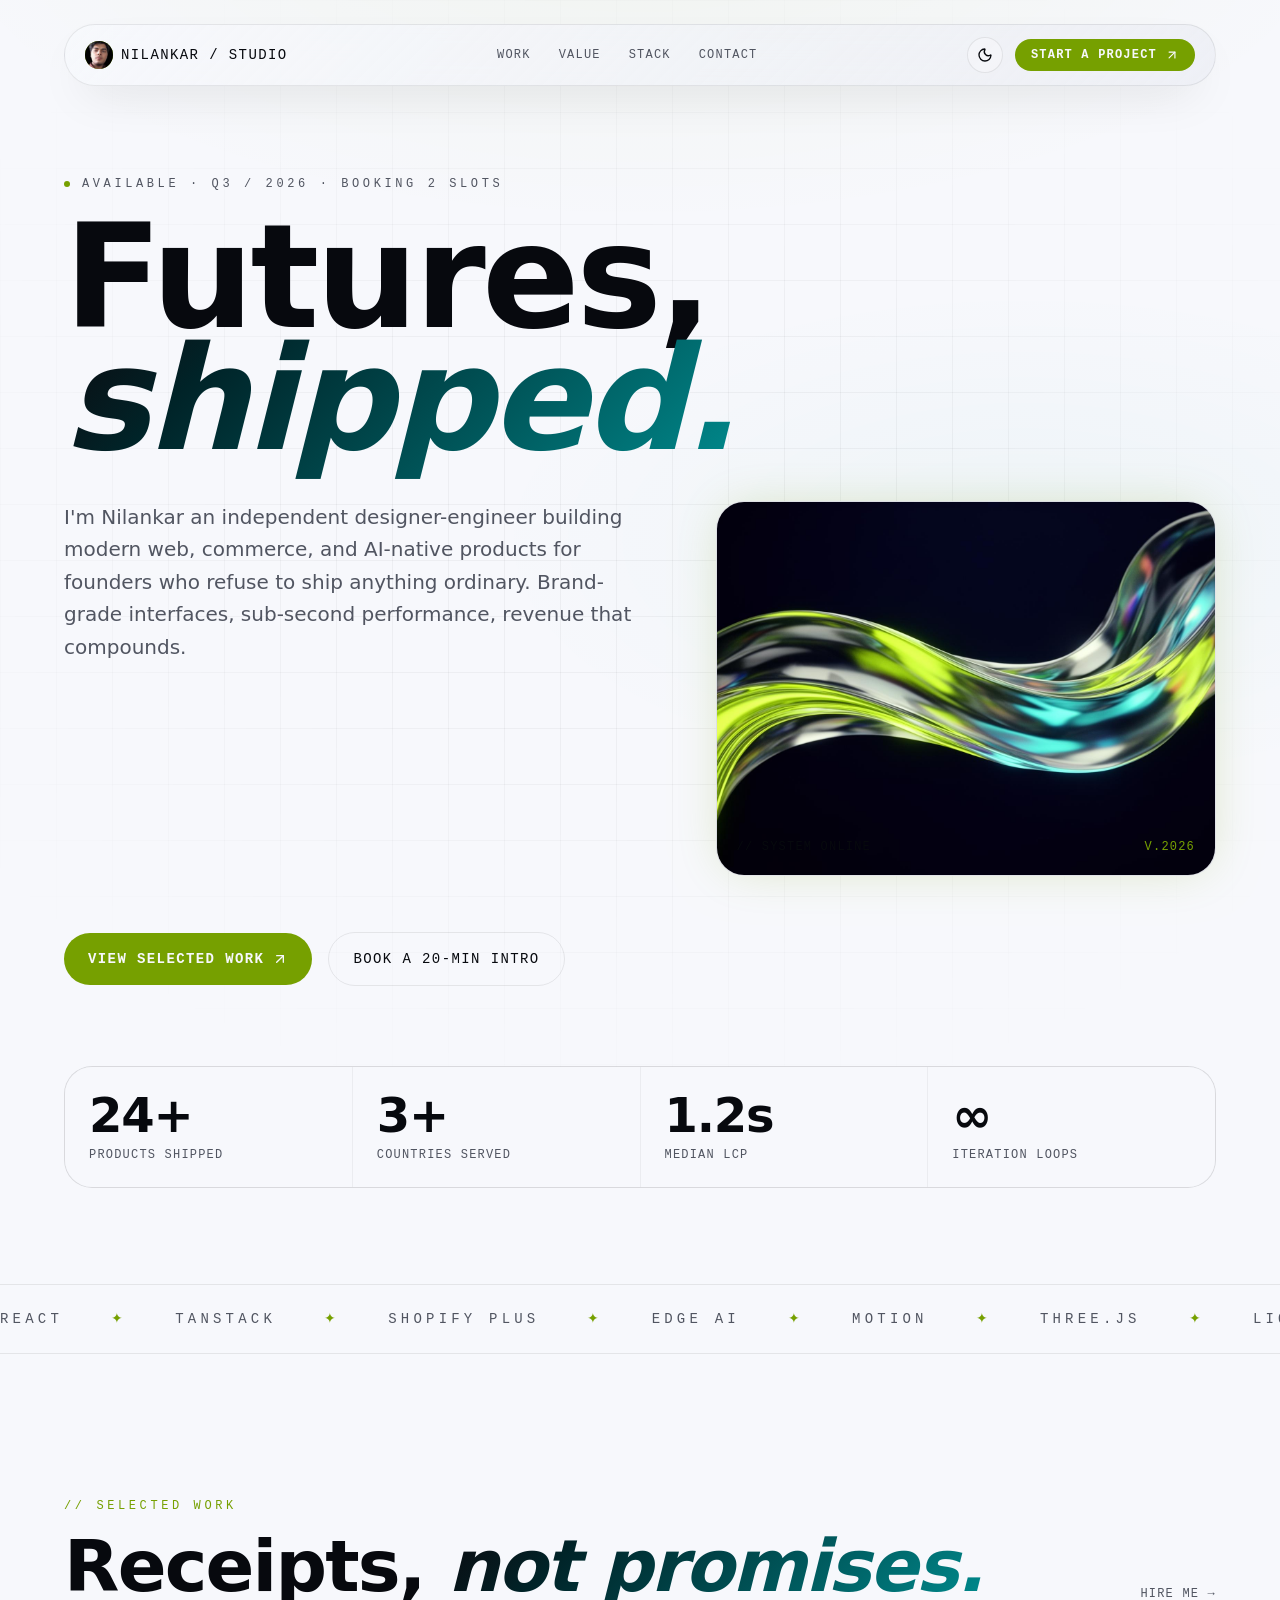
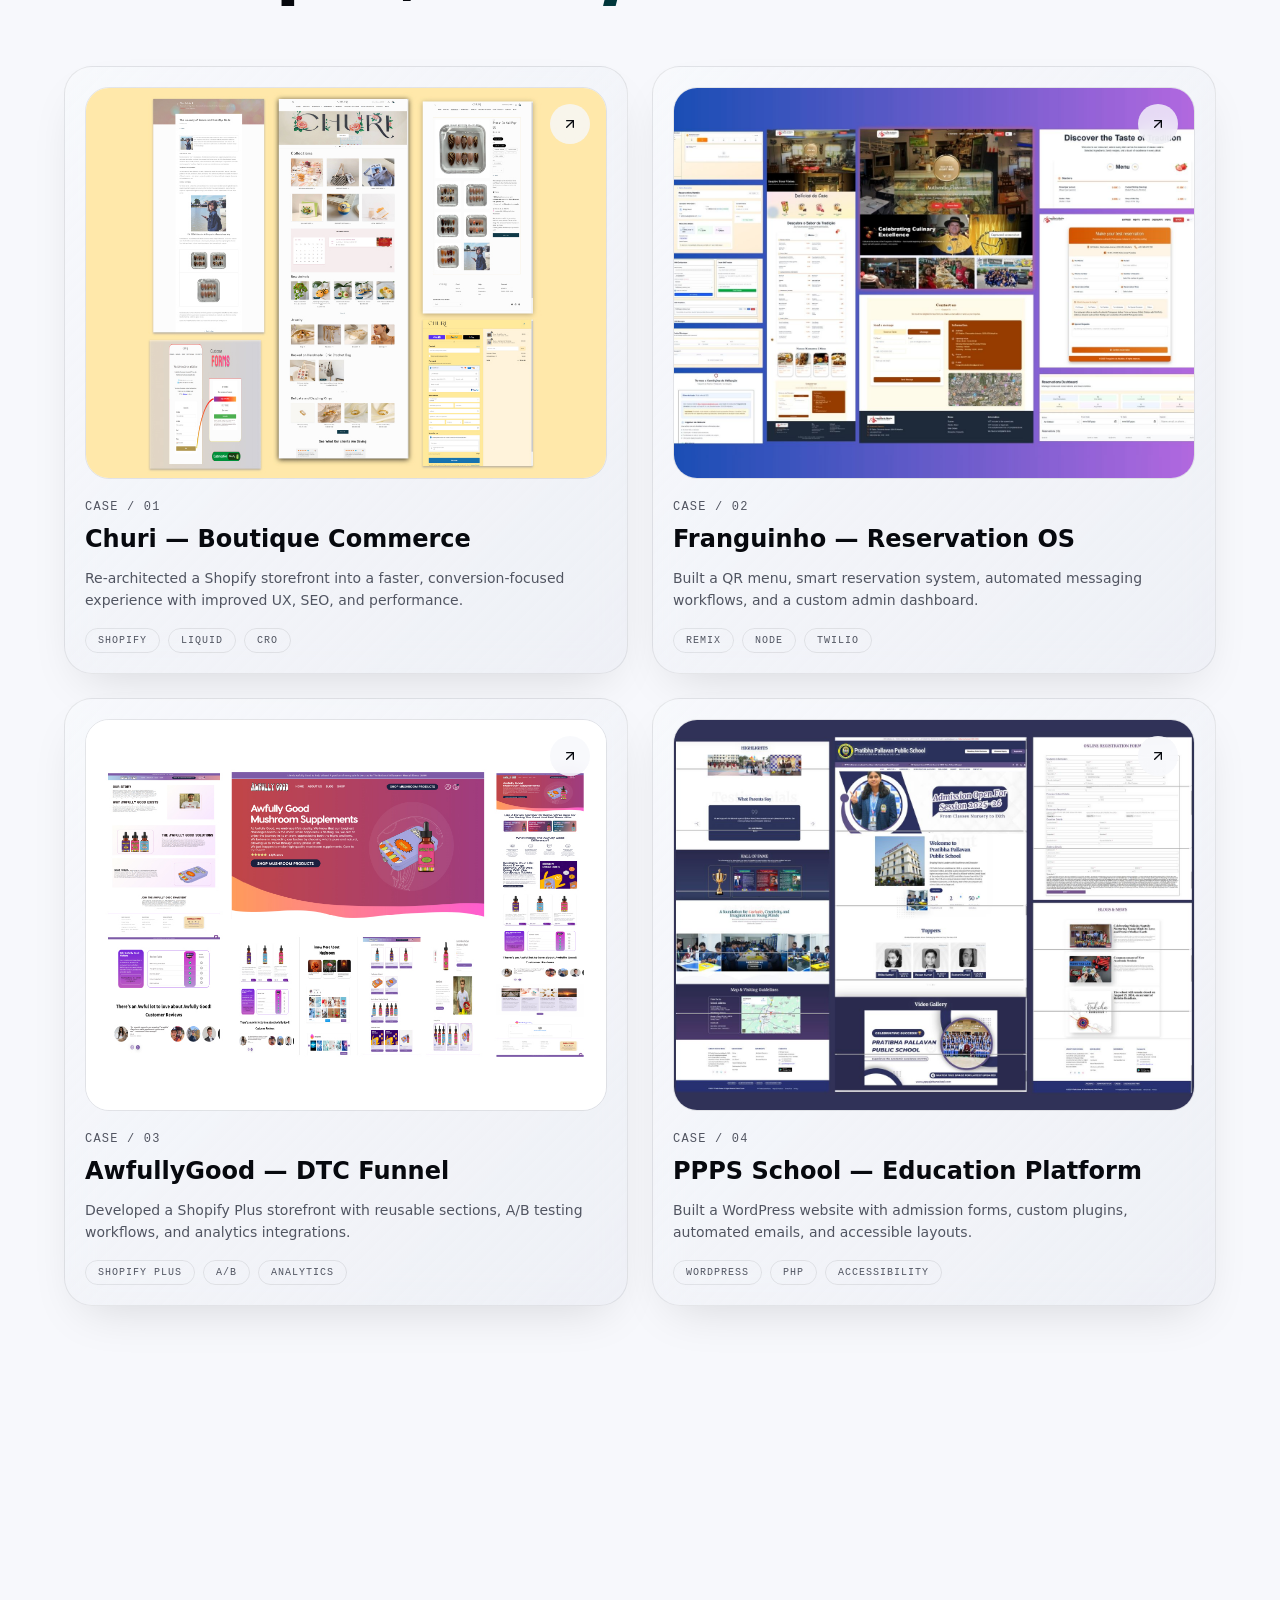
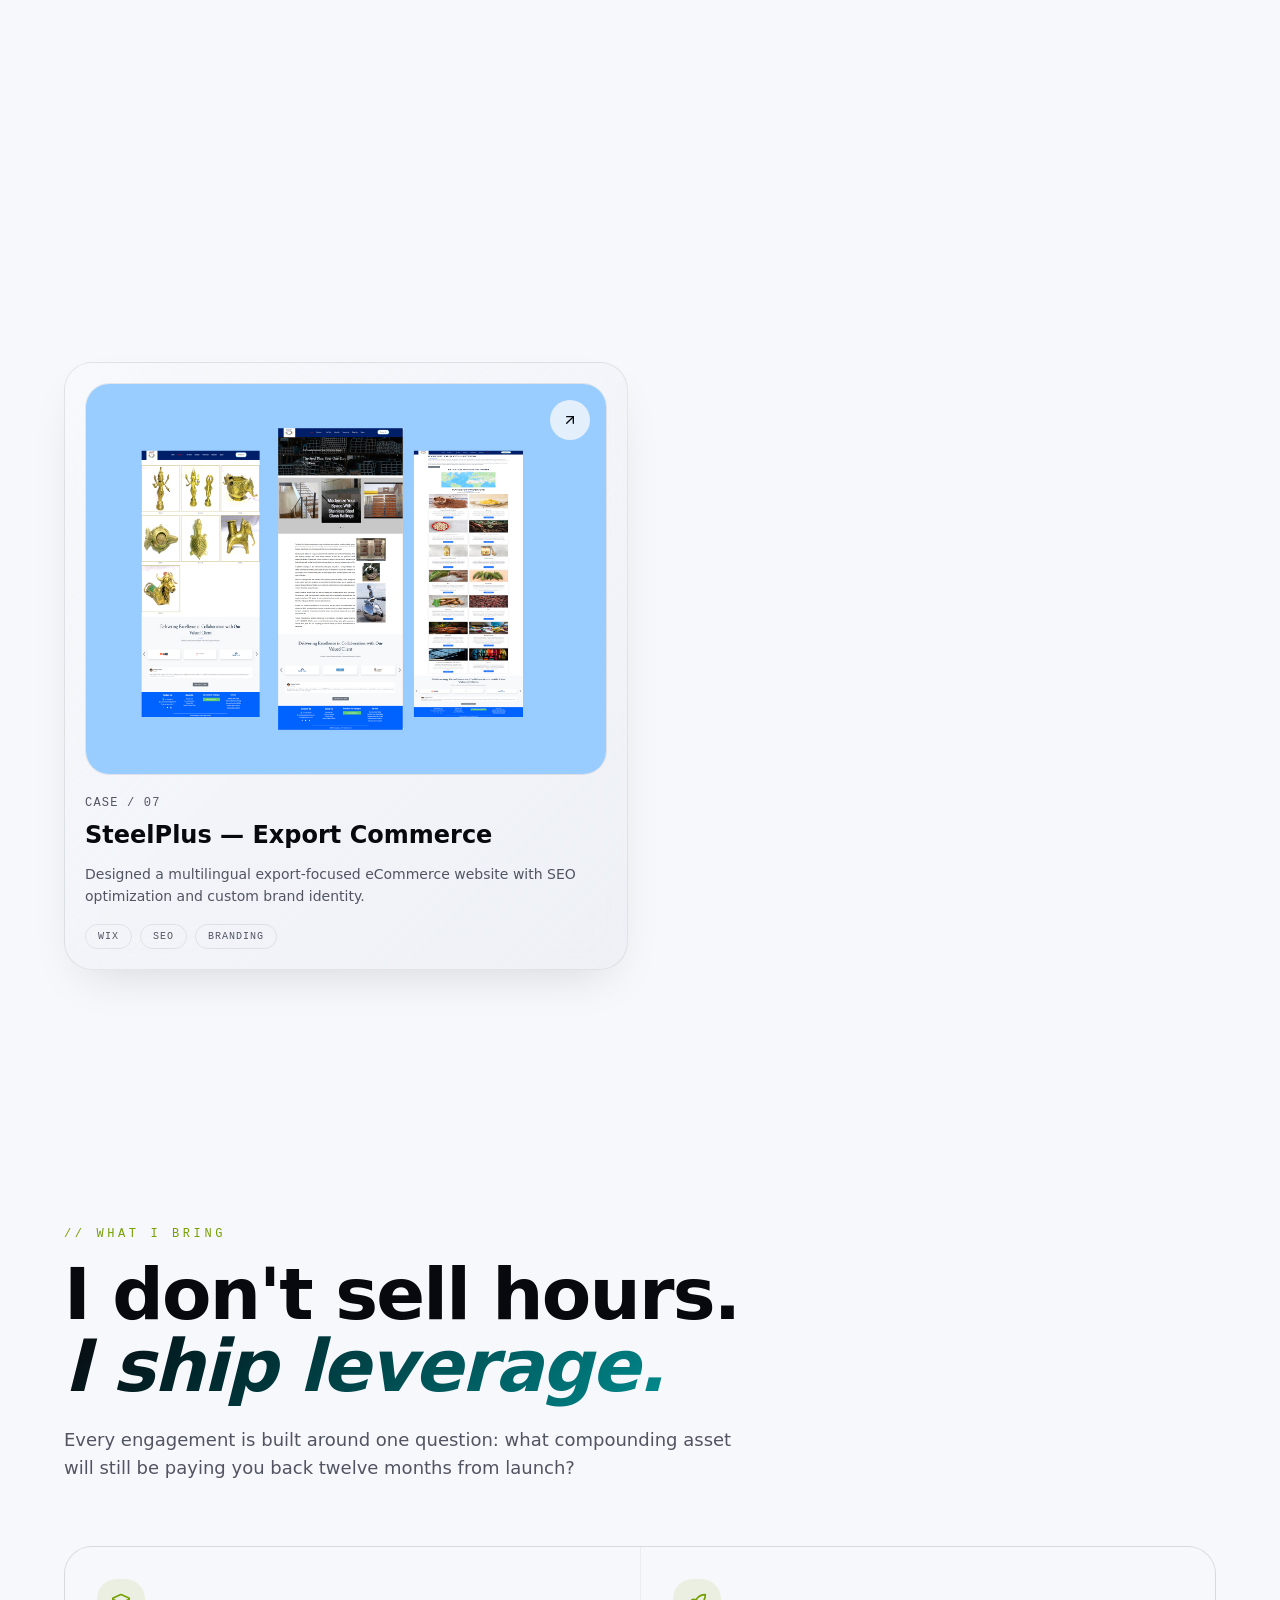
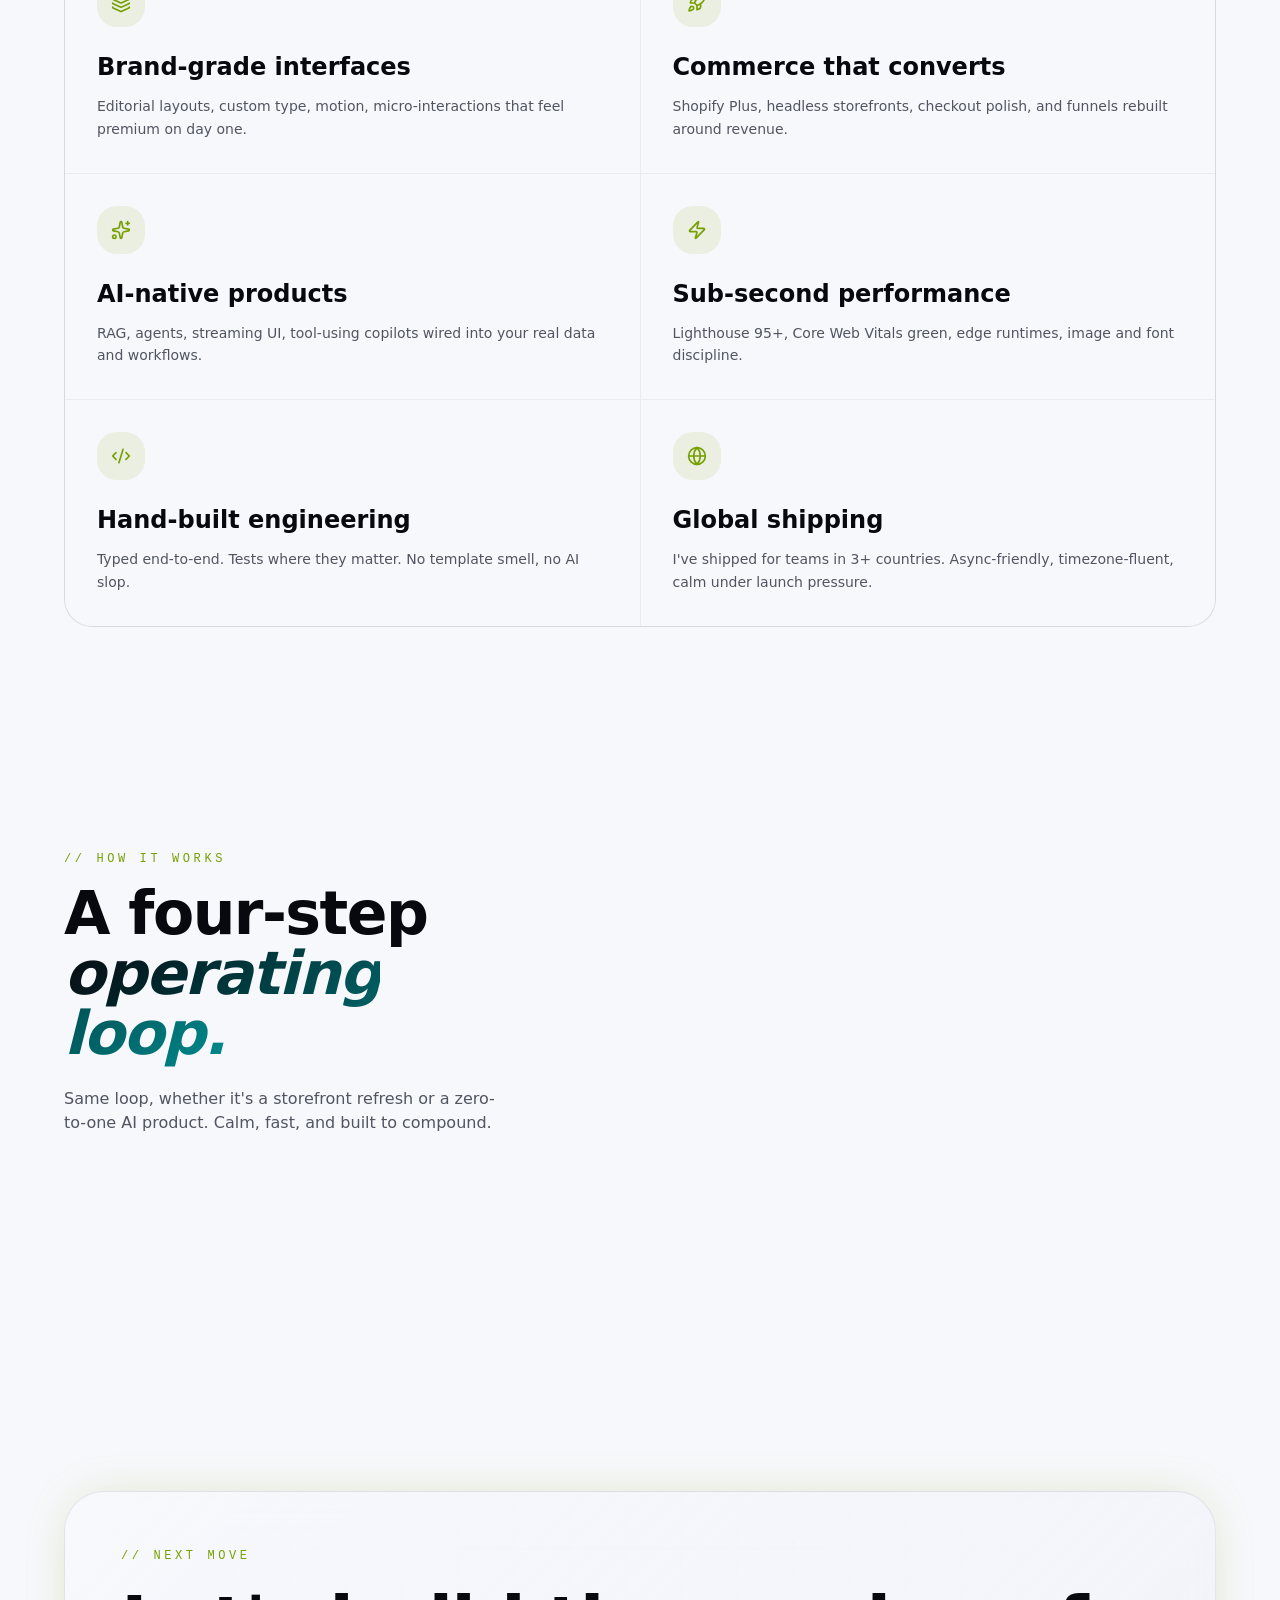
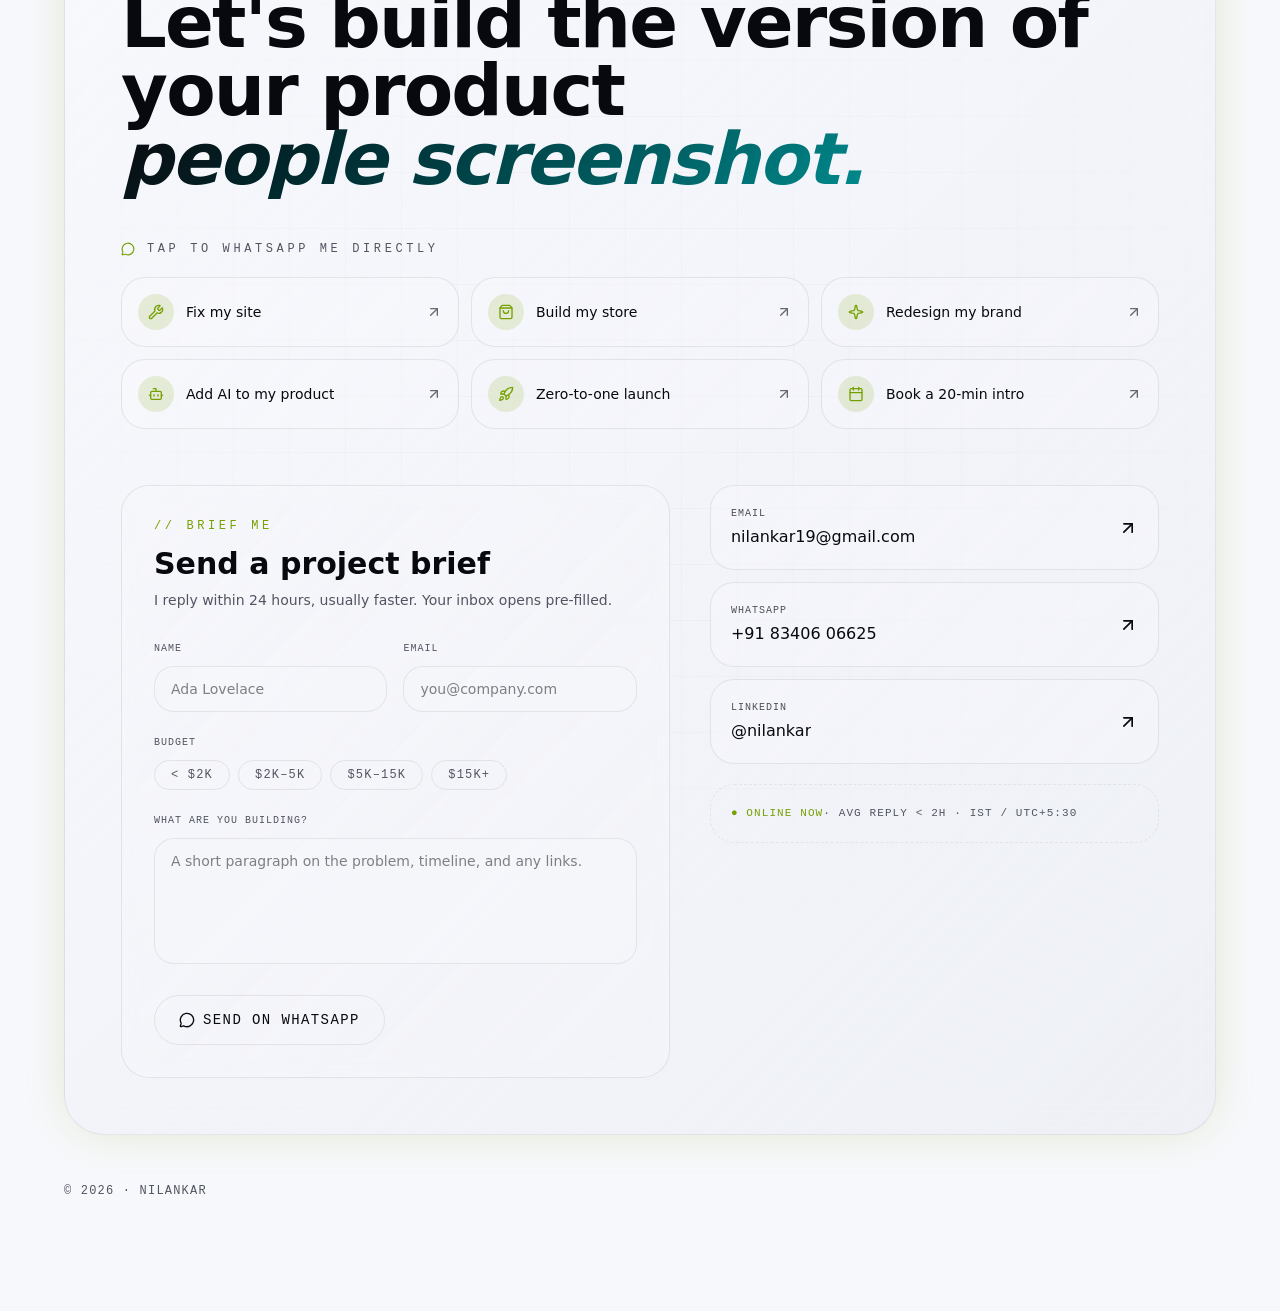
==== commit 18308bde: "updated_footer" ====
--- a/index.html
+++ b/index.html
@@ -1 +1 @@
-<!DOCTYPE html><html lang="en"><head><meta charSet="utf-8"/><meta name="viewport" content="width=device-width, initial-scale=1"/><link rel="preload" as="image" href="/portfolio_/_next/static/media/logo.1h6p2xltjgt-l.png"/><link rel="preload" as="image" href="/portfolio_/_next/static/media/hero-orb.0kmhhi7cgihvs.jpg" fetchPriority="high"/><link rel="stylesheet" href="/portfolio_/_next/static/chunks/07ybij18fl58d.css" data-precedence="next"/><link rel="preload" as="script" fetchPriority="low" href="/portfolio_/_next/static/chunks/1dfe_lp8r8lbl.js"/><script src="/portfolio_/_next/static/chunks/2htksx8ftzxtd.js" async=""></script><script src="/portfolio_/_next/static/chunks/16484n-a7j8oh.js" async=""></script><script src="/portfolio_/_next/static/chunks/turbopack-223ze3l1kmndl.js" async=""></script><script src="/portfolio_/_next/static/chunks/2ej0m1pshxjee.js" async=""></script><script src="/portfolio_/_next/static/chunks/2vc11q7os-qwa.js" async=""></script><script src="/portfolio_/_next/static/chunks/42x2inox7j0t8.js" async=""></script><script src="/portfolio_/_next/static/chunks/2rv8euf9gi3j6.js" async=""></script><title>Nilankar - AI Engineer &amp; Designer</title><meta name="description" content="I design, build, and deploy high-performance digital products for ambitious founders."/><link rel="icon" href="/portfolio_/favicon.ico?favicon.2zxdzcid97ei2.ico" sizes="48x48" type="image/x-icon"/><script src="/portfolio_/_next/static/chunks/0cz1d0mv5g_q7.js" noModule=""></script></head><body><div hidden=""><!--$--><!--/$--></div><main class="relative min-h-screen overflow-x-hidden"><header class="fixed inset-x-0 top-0 z-50 px-4 pt-4 sm:px-6 sm:pt-6"><nav class="mx-auto grid max-w-6xl grid-cols-[minmax(0,1fr)_auto] items-center gap-3 rounded-full glass-card px-5 py-3 sm:flex sm:justify-between"><a href="#top" class="flex min-w-0 items-center gap-2 font-mono text-sm tracking-widest"><span class="grid h-7 w-7 shrink-0 place-items-center rounded-full bg-primary text-primary-foreground font-bold"><img src="/portfolio_/_next/static/media/logo.1h6p2xltjgt-l.png" alt="Logo" class="rounded-full"/></span><span class="truncate">NILANKAR / STUDIO</span></a><div class="hidden items-center gap-7 font-mono text-xs uppercase tracking-widest text-muted-foreground md:flex"><a href="#work" class="transition hover:text-foreground">Work</a><a href="#value" class="transition hover:text-foreground">Value</a><a href="#stack" class="transition hover:text-foreground">Stack</a><a href="#contact" class="transition hover:text-foreground">Contact</a></div><div class="flex items-center gap-3"><button class="grid h-9 w-9 place-items-center rounded-full border border-border bg-background/50 text-foreground transition hover:bg-secondary" aria-label="Toggle theme"><svg xmlns="http://www.w3.org/2000/svg" width="24" height="24" viewBox="0 0 24 24" fill="none" stroke="currentColor" stroke-width="2" stroke-linecap="round" stroke-linejoin="round" class="lucide lucide-moon h-4 w-4" aria-hidden="true"><path d="M20.985 12.486a9 9 0 1 1-9.473-9.472c.405-.022.617.46.402.803a6 6 0 0 0 8.268 8.268c.344-.215.825-.004.803.401"></path></svg></button><a href="#contact" class="hidden items-center gap-2 rounded-full bg-primary px-4 py-2 font-mono text-xs font-semibold uppercase tracking-widest text-primary-foreground transition hover:opacity-90 sm:inline-flex">Start a project <svg xmlns="http://www.w3.org/2000/svg" width="24" height="24" viewBox="0 0 24 24" fill="none" stroke="currentColor" stroke-width="2" stroke-linecap="round" stroke-linejoin="round" class="lucide lucide-arrow-up-right h-3.5 w-3.5" aria-hidden="true"><path d="M7 7h10v10"></path><path d="M7 17 17 7"></path></svg></a></div></nav></header><section id="top" class="relative px-4 pb-24 pt-36 sm:px-6 sm:pt-44"><div class="absolute inset-0 grid-bg pointer-events-none"></div><div class="relative mx-auto max-w-6xl"><div class="flex items-center gap-3 font-mono text-xs uppercase tracking-[0.3em] text-muted-foreground" style="opacity:0;transform:translateY(12px)"><span class="h-1.5 w-1.5 animate-pulse rounded-full bg-primary"></span>Available · Q3 / 2026 · Booking 2 slots</div><h1 class="mt-6 text-[14vw] font-bold leading-[0.85] tracking-tight sm:text-[11vw] lg:text-[9rem]" style="opacity:0;transform:translateY(16px)">Futures, <span class="text-gradient italic">shipped.</span></h1><div class="mt-10 grid gap-10 lg:grid-cols-[1.1fr_0.9fr]"><p class="max-w-xl text-lg leading-relaxed text-muted-foreground sm:text-xl" style="opacity:0;transform:translateY(12px)">I&#x27;m Nilankar an independent designer-engineer building modern web, commerce, and AI-native products for founders who refuse to ship anything ordinary. Brand-grade interfaces, sub-second performance, revenue that compounds.</p><div class="relative aspect-[4/3] overflow-hidden rounded-3xl glass-card neon-glow" style="opacity:0;transform:scale(0.98)"><img src="/portfolio_/_next/static/media/hero-orb.0kmhhi7cgihvs.jpg" alt="Futuristic chrome ribbon" width="1600" height="1200" fetchPriority="high" decoding="async" class="h-full w-full object-cover"/><div class="absolute inset-x-0 bottom-0 flex items-center justify-between p-5 font-mono text-xs uppercase tracking-widest"><span>// system online</span><span class="text-primary">v.2026</span></div></div></div><div class="mt-14 flex flex-wrap items-center gap-4"><a href="#work" class="group inline-flex items-center gap-2 rounded-full bg-primary px-6 py-4 font-mono text-sm font-semibold uppercase tracking-widest text-primary-foreground transition hover:opacity-90">View selected work<svg xmlns="http://www.w3.org/2000/svg" width="24" height="24" viewBox="0 0 24 24" fill="none" stroke="currentColor" stroke-width="2" stroke-linecap="round" stroke-linejoin="round" class="lucide lucide-arrow-up-right h-4 w-4 transition group-hover:translate-x-0.5 group-hover:-translate-y-0.5" aria-hidden="true"><path d="M7 7h10v10"></path><path d="M7 17 17 7"></path></svg></a><a href="#contact" class="inline-flex items-center gap-2 rounded-full border border-border px-6 py-4 font-mono text-sm uppercase tracking-widest text-foreground transition hover:bg-secondary">Book a 20-min intro</a></div><div class="mt-20 grid grid-cols-2 gap-px overflow-hidden rounded-3xl border border-border bg-border/60 md:grid-cols-4"><div class="bg-background p-6"><div class="text-4xl font-bold tracking-tight sm:text-5xl">24+</div><div class="mt-2 font-mono text-xs uppercase tracking-widest text-muted-foreground">Products shipped</div></div><div class="bg-background p-6"><div class="text-4xl font-bold tracking-tight sm:text-5xl">3+</div><div class="mt-2 font-mono text-xs uppercase tracking-widest text-muted-foreground">Countries served</div></div><div class="bg-background p-6"><div class="text-4xl font-bold tracking-tight sm:text-5xl">1.2s</div><div class="mt-2 font-mono text-xs uppercase tracking-widest text-muted-foreground">Median LCP</div></div><div class="bg-background p-6"><div class="text-4xl font-bold tracking-tight sm:text-5xl">∞</div><div class="mt-2 font-mono text-xs uppercase tracking-widest text-muted-foreground">Iteration loops</div></div></div></div></section><section aria-hidden="true" class="border-y border-border py-6 overflow-hidden"><div class="flex whitespace-nowrap marquee"><div class="flex shrink-0 items-center gap-12 pr-12 font-mono text-sm uppercase tracking-[0.3em] text-muted-foreground"><span class="flex items-center gap-12"><span>React</span><span class="text-primary">✦</span></span><span class="flex items-center gap-12"><span>TanStack</span><span class="text-primary">✦</span></span><span class="flex items-center gap-12"><span>Shopify Plus</span><span class="text-primary">✦</span></span><span class="flex items-center gap-12"><span>Edge AI</span><span class="text-primary">✦</span></span><span class="flex items-center gap-12"><span>Motion</span><span class="text-primary">✦</span></span><span class="flex items-center gap-12"><span>Three.js</span><span class="text-primary">✦</span></span><span class="flex items-center gap-12"><span>Liquid</span><span class="text-primary">✦</span></span><span class="flex items-center gap-12"><span>Node</span><span class="text-primary">✦</span></span><span class="flex items-center gap-12"><span>Remix</span><span class="text-primary">✦</span></span><span class="flex items-center gap-12"><span>RAG</span><span class="text-primary">✦</span></span></div><div class="flex shrink-0 items-center gap-12 pr-12 font-mono text-sm uppercase tracking-[0.3em] text-muted-foreground"><span class="flex items-center gap-12"><span>React</span><span class="text-primary">✦</span></span><span class="flex items-center gap-12"><span>TanStack</span><span class="text-primary">✦</span></span><span class="flex items-center gap-12"><span>Shopify Plus</span><span class="text-primary">✦</span></span><span class="flex items-center gap-12"><span>Edge AI</span><span class="text-primary">✦</span></span><span class="flex items-center gap-12"><span>Motion</span><span class="text-primary">✦</span></span><span class="flex items-center gap-12"><span>Three.js</span><span class="text-primary">✦</span></span><span class="flex items-center gap-12"><span>Liquid</span><span class="text-primary">✦</span></span><span class="flex items-center gap-12"><span>Node</span><span class="text-primary">✦</span></span><span class="flex items-center gap-12"><span>Remix</span><span class="text-primary">✦</span></span><span class="flex items-center gap-12"><span>RAG</span><span class="text-primary">✦</span></span></div></div></section><section id="work" class="px-4 py-28 sm:px-6 sm:py-36"><div class="mx-auto max-w-6xl"><div class="flex items-end justify-between gap-6"><div><div class="font-mono text-xs uppercase tracking-[0.3em] text-primary">// selected work</div><h2 class="mt-4 text-5xl font-bold tracking-tight sm:text-7xl">Receipts, <span class="text-gradient italic">not promises.</span></h2></div><a href="#contact" class="hidden font-mono text-xs uppercase tracking-widest text-muted-foreground hover:text-foreground sm:block">Hire me →</a></div><div class="mt-16 grid gap-6 md:grid-cols-2"><a href="https://www.churi.ca/" target="_blank" rel="noreferrer" class="group relative overflow-hidden rounded-3xl glass-card p-5 transition hover:-translate-y-1" style="opacity:0;transform:translateY(40px)"><div class="relative aspect-[4/3] overflow-hidden rounded-2xl border border-border"><img src="/portfolio_/_next/static/media/churi-boutique-commerce_p1.2f4_svdhjbjto.jpg" alt="Churi — Boutique Commerce" loading="lazy" width="1200" height="900" class="h-full w-full object-cover transition duration-700 group-hover:scale-105"/><div class="absolute right-4 top-4 grid h-10 w-10 place-items-center rounded-full bg-background/80 text-foreground backdrop-blur transition group-hover:bg-primary group-hover:text-primary-foreground"><svg xmlns="http://www.w3.org/2000/svg" width="24" height="24" viewBox="0 0 24 24" fill="none" stroke="currentColor" stroke-width="2" stroke-linecap="round" stroke-linejoin="round" class="lucide lucide-arrow-up-right h-4 w-4" aria-hidden="true"><path d="M7 7h10v10"></path><path d="M7 17 17 7"></path></svg></div></div><div class="mt-5 flex items-start justify-between gap-4"><div class="min-w-0"><div class="font-mono text-xs uppercase tracking-widest text-muted-foreground">CASE / <!-- -->01</div><h3 class="mt-2 truncate text-2xl font-semibold">Churi — Boutique Commerce</h3></div></div><p class="mt-3 text-sm leading-relaxed text-muted-foreground">Re-architected a Shopify storefront into a faster, conversion-focused experience with improved UX, SEO, and performance.</p><div class="mt-4 flex flex-wrap gap-2"><span class="rounded-full border border-border px-3 py-1 font-mono text-[10px] uppercase tracking-widest text-muted-foreground">Shopify</span><span class="rounded-full border border-border px-3 py-1 font-mono text-[10px] uppercase tracking-widest text-muted-foreground">Liquid</span><span class="rounded-full border border-border px-3 py-1 font-mono text-[10px] uppercase tracking-widest text-muted-foreground">CRO</span></div></a><a href="https://franguinhodealbufeira.com/" target="_blank" rel="noreferrer" class="group relative overflow-hidden rounded-3xl glass-card p-5 transition hover:-translate-y-1" style="opacity:0;transform:translateY(40px)"><div class="relative aspect-[4/3] overflow-hidden rounded-2xl border border-border"><img src="/portfolio_/_next/static/media/franguinho-reservation-os_p2.0t35o5as3ez0j.jpg" alt="Franguinho — Reservation OS" loading="lazy" width="1200" height="900" class="h-full w-full object-cover transition duration-700 group-hover:scale-105"/><div class="absolute right-4 top-4 grid h-10 w-10 place-items-center rounded-full bg-background/80 text-foreground backdrop-blur transition group-hover:bg-primary group-hover:text-primary-foreground"><svg xmlns="http://www.w3.org/2000/svg" width="24" height="24" viewBox="0 0 24 24" fill="none" stroke="currentColor" stroke-width="2" stroke-linecap="round" stroke-linejoin="round" class="lucide lucide-arrow-up-right h-4 w-4" aria-hidden="true"><path d="M7 7h10v10"></path><path d="M7 17 17 7"></path></svg></div></div><div class="mt-5 flex items-start justify-between gap-4"><div class="min-w-0"><div class="font-mono text-xs uppercase tracking-widest text-muted-foreground">CASE / <!-- -->02</div><h3 class="mt-2 truncate text-2xl font-semibold">Franguinho — Reservation OS</h3></div></div><p class="mt-3 text-sm leading-relaxed text-muted-foreground">Built a QR menu, smart reservation system, automated messaging workflows, and a custom admin dashboard.</p><div class="mt-4 flex flex-wrap gap-2"><span class="rounded-full border border-border px-3 py-1 font-mono text-[10px] uppercase tracking-widest text-muted-foreground">Remix</span><span class="rounded-full border border-border px-3 py-1 font-mono text-[10px] uppercase tracking-widest text-muted-foreground">Node</span><span class="rounded-full border border-border px-3 py-1 font-mono text-[10px] uppercase tracking-widest text-muted-foreground">Twilio</span></div></a><a href="#" target="_blank" rel="noreferrer" class="group relative overflow-hidden rounded-3xl glass-card p-5 transition hover:-translate-y-1" style="opacity:0;transform:translateY(40px)"><div class="relative aspect-[4/3] overflow-hidden rounded-2xl border border-border"><img src="/portfolio_/_next/static/media/awfullygood-dtc-funnel_p3.0rxhz3a_5nogx.jpg" alt="AwfullyGood — DTC Funnel" loading="lazy" width="1200" height="900" class="h-full w-full object-cover transition duration-700 group-hover:scale-105"/><div class="absolute right-4 top-4 grid h-10 w-10 place-items-center rounded-full bg-background/80 text-foreground backdrop-blur transition group-hover:bg-primary group-hover:text-primary-foreground"><svg xmlns="http://www.w3.org/2000/svg" width="24" height="24" viewBox="0 0 24 24" fill="none" stroke="currentColor" stroke-width="2" stroke-linecap="round" stroke-linejoin="round" class="lucide lucide-arrow-up-right h-4 w-4" aria-hidden="true"><path d="M7 7h10v10"></path><path d="M7 17 17 7"></path></svg></div></div><div class="mt-5 flex items-start justify-between gap-4"><div class="min-w-0"><div class="font-mono text-xs uppercase tracking-widest text-muted-foreground">CASE / <!-- -->03</div><h3 class="mt-2 truncate text-2xl font-semibold">AwfullyGood — DTC Funnel</h3></div></div><p class="mt-3 text-sm leading-relaxed text-muted-foreground">Developed a Shopify Plus storefront with reusable sections, A/B testing workflows, and analytics integrations.</p><div class="mt-4 flex flex-wrap gap-2"><span class="rounded-full border border-border px-3 py-1 font-mono text-[10px] uppercase tracking-widest text-muted-foreground">Shopify Plus</span><span class="rounded-full border border-border px-3 py-1 font-mono text-[10px] uppercase tracking-widest text-muted-foreground">A/B</span><span class="rounded-full border border-border px-3 py-1 font-mono text-[10px] uppercase tracking-widest text-muted-foreground">Analytics</span></div></a><a href="https://pppsjehanabad.com" target="_blank" rel="noreferrer" class="group relative overflow-hidden rounded-3xl glass-card p-5 transition hover:-translate-y-1" style="opacity:0;transform:translateY(40px)"><div class="relative aspect-[4/3] overflow-hidden rounded-2xl border border-border"><img src="/portfolio_/_next/static/media/ppps-school-education-platform_p4.147pibs-3_x63.jpg" alt="PPPS School — Education Platform" loading="lazy" width="1200" height="900" class="h-full w-full object-cover transition duration-700 group-hover:scale-105"/><div class="absolute right-4 top-4 grid h-10 w-10 place-items-center rounded-full bg-background/80 text-foreground backdrop-blur transition group-hover:bg-primary group-hover:text-primary-foreground"><svg xmlns="http://www.w3.org/2000/svg" width="24" height="24" viewBox="0 0 24 24" fill="none" stroke="currentColor" stroke-width="2" stroke-linecap="round" stroke-linejoin="round" class="lucide lucide-arrow-up-right h-4 w-4" aria-hidden="true"><path d="M7 7h10v10"></path><path d="M7 17 17 7"></path></svg></div></div><div class="mt-5 flex items-start justify-between gap-4"><div class="min-w-0"><div class="font-mono text-xs uppercase tracking-widest text-muted-foreground">CASE / <!-- -->04</div><h3 class="mt-2 truncate text-2xl font-semibold">PPPS School — Education Platform</h3></div></div><p class="mt-3 text-sm leading-relaxed text-muted-foreground">Built a WordPress website with admission forms, custom plugins, automated emails, and accessible layouts.</p><div class="mt-4 flex flex-wrap gap-2"><span class="rounded-full border border-border px-3 py-1 font-mono text-[10px] uppercase tracking-widest text-muted-foreground">WordPress</span><span class="rounded-full border border-border px-3 py-1 font-mono text-[10px] uppercase tracking-widest text-muted-foreground">PHP</span><span class="rounded-full border border-border px-3 py-1 font-mono text-[10px] uppercase tracking-widest text-muted-foreground">Accessibility</span></div></a><a href="https://androidportugal.com" target="_blank" rel="noreferrer" class="group relative overflow-hidden rounded-3xl glass-card p-5 transition hover:-translate-y-1" style="opacity:0;transform:translateY(40px)"><div class="relative aspect-[4/3] overflow-hidden rounded-2xl border border-border"><img src="/portfolio_/_next/static/media/android-portugal-store-optimization_p5.3v5usmz9d-rp2.jpg" alt="Android Portugal — Store Optimization" loading="lazy" width="1200" height="900" class="h-full w-full object-cover transition duration-700 group-hover:scale-105"/><div class="absolute right-4 top-4 grid h-10 w-10 place-items-center rounded-full bg-background/80 text-foreground backdrop-blur transition group-hover:bg-primary group-hover:text-primary-foreground"><svg xmlns="http://www.w3.org/2000/svg" width="24" height="24" viewBox="0 0 24 24" fill="none" stroke="currentColor" stroke-width="2" stroke-linecap="round" stroke-linejoin="round" class="lucide lucide-arrow-up-right h-4 w-4" aria-hidden="true"><path d="M7 7h10v10"></path><path d="M7 17 17 7"></path></svg></div></div><div class="mt-5 flex items-start justify-between gap-4"><div class="min-w-0"><div class="font-mono text-xs uppercase tracking-widest text-muted-foreground">CASE / <!-- -->05</div><h3 class="mt-2 truncate text-2xl font-semibold">Android Portugal — Store Optimization</h3></div></div><p class="mt-3 text-sm leading-relaxed text-muted-foreground">Enhanced storefront usability with accessibility improvements, simplified navigation, and faster page delivery.</p><div class="mt-4 flex flex-wrap gap-2"><span class="rounded-full border border-border px-3 py-1 font-mono text-[10px] uppercase tracking-widest text-muted-foreground">Shopify</span><span class="rounded-full border border-border px-3 py-1 font-mono text-[10px] uppercase tracking-widest text-muted-foreground">UI/UX</span><span class="rounded-full border border-border px-3 py-1 font-mono text-[10px] uppercase tracking-widest text-muted-foreground">ARIA</span></div></a><a href="https://malibumarketdesign.com" target="_blank" rel="noreferrer" class="group relative overflow-hidden rounded-3xl glass-card p-5 transition hover:-translate-y-1" style="opacity:0;transform:translateY(40px)"><div class="relative aspect-[4/3] overflow-hidden rounded-2xl border border-border"><img src="/portfolio_/_next/static/media/malibu-market-inventory-automation_p6.2s4kweq9c4vxh.jpg" alt="Malibu Market — Inventory Automation" loading="lazy" width="1200" height="900" class="h-full w-full object-cover transition duration-700 group-hover:scale-105"/><div class="absolute right-4 top-4 grid h-10 w-10 place-items-center rounded-full bg-background/80 text-foreground backdrop-blur transition group-hover:bg-primary group-hover:text-primary-foreground"><svg xmlns="http://www.w3.org/2000/svg" width="24" height="24" viewBox="0 0 24 24" fill="none" stroke="currentColor" stroke-width="2" stroke-linecap="round" stroke-linejoin="round" class="lucide lucide-arrow-up-right h-4 w-4" aria-hidden="true"><path d="M7 7h10v10"></path><path d="M7 17 17 7"></path></svg></div></div><div class="mt-5 flex items-start justify-between gap-4"><div class="min-w-0"><div class="font-mono text-xs uppercase tracking-widest text-muted-foreground">CASE / <!-- -->06</div><h3 class="mt-2 truncate text-2xl font-semibold">Malibu Market — Inventory Automation</h3></div></div><p class="mt-3 text-sm leading-relaxed text-muted-foreground">Implemented make-to-order purchasing logic and inventory-driven messaging for a smoother buying experience.</p><div class="mt-4 flex flex-wrap gap-2"><span class="rounded-full border border-border px-3 py-1 font-mono text-[10px] uppercase tracking-widest text-muted-foreground">Shopify</span><span class="rounded-full border border-border px-3 py-1 font-mono text-[10px] uppercase tracking-widest text-muted-foreground">Inventory</span><span class="rounded-full border border-border px-3 py-1 font-mono text-[10px] uppercase tracking-widest text-muted-foreground">UX</span></div></a><a href="https://steelpluss.com" target="_blank" rel="noreferrer" class="group relative overflow-hidden rounded-3xl glass-card p-5 transition hover:-translate-y-1" style="opacity:0;transform:translateY(40px)"><div class="relative aspect-[4/3] overflow-hidden rounded-2xl border border-border"><img src="/portfolio_/_next/static/media/steelplus-export-commerce_p7.2rb5r_6t1axlw.jpg" alt="SteelPlus — Export Commerce" loading="lazy" width="1200" height="900" class="h-full w-full object-cover transition duration-700 group-hover:scale-105"/><div class="absolute right-4 top-4 grid h-10 w-10 place-items-center rounded-full bg-background/80 text-foreground backdrop-blur transition group-hover:bg-primary group-hover:text-primary-foreground"><svg xmlns="http://www.w3.org/2000/svg" width="24" height="24" viewBox="0 0 24 24" fill="none" stroke="currentColor" stroke-width="2" stroke-linecap="round" stroke-linejoin="round" class="lucide lucide-arrow-up-right h-4 w-4" aria-hidden="true"><path d="M7 7h10v10"></path><path d="M7 17 17 7"></path></svg></div></div><div class="mt-5 flex items-start justify-between gap-4"><div class="min-w-0"><div class="font-mono text-xs uppercase tracking-widest text-muted-foreground">CASE / <!-- -->07</div><h3 class="mt-2 truncate text-2xl font-semibold">SteelPlus — Export Commerce</h3></div></div><p class="mt-3 text-sm leading-relaxed text-muted-foreground">Designed a multilingual export-focused eCommerce website with SEO optimization and custom brand identity.</p><div class="mt-4 flex flex-wrap gap-2"><span class="rounded-full border border-border px-3 py-1 font-mono text-[10px] uppercase tracking-widest text-muted-foreground">Wix</span><span class="rounded-full border border-border px-3 py-1 font-mono text-[10px] uppercase tracking-widest text-muted-foreground">SEO</span><span class="rounded-full border border-border px-3 py-1 font-mono text-[10px] uppercase tracking-widest text-muted-foreground">Branding</span></div></a></div></div></section><section id="value" class="px-4 py-28 sm:px-6"><div class="mx-auto max-w-6xl"><div class="font-mono text-xs uppercase tracking-[0.3em] text-primary">// what i bring</div><h2 class="mt-4 max-w-4xl text-5xl font-bold tracking-tight sm:text-7xl">I don&#x27;t sell hours.<br/><span class="text-gradient italic">I ship leverage.</span></h2><p class="mt-6 max-w-2xl text-lg text-muted-foreground">Every engagement is built around one question: what compounding asset will still be paying you back twelve months from launch?</p><div class="mt-16 grid gap-px overflow-hidden rounded-3xl border border-border bg-border/60 md:grid-cols-2"><div class="group relative bg-background p-8 transition hover:bg-secondary/40"><div class="grid h-12 w-12 place-items-center rounded-xl bg-primary/10 text-primary transition group-hover:bg-primary group-hover:text-primary-foreground"><svg xmlns="http://www.w3.org/2000/svg" width="24" height="24" viewBox="0 0 24 24" fill="none" stroke="currentColor" stroke-width="2" stroke-linecap="round" stroke-linejoin="round" class="lucide lucide-layers h-5 w-5" aria-hidden="true"><path d="M12.83 2.18a2 2 0 0 0-1.66 0L2.6 6.08a1 1 0 0 0 0 1.83l8.58 3.91a2 2 0 0 0 1.66 0l8.58-3.9a1 1 0 0 0 0-1.83z"></path><path d="M2 12a1 1 0 0 0 .58.91l8.6 3.91a2 2 0 0 0 1.65 0l8.58-3.9A1 1 0 0 0 22 12"></path><path d="M2 17a1 1 0 0 0 .58.91l8.6 3.91a2 2 0 0 0 1.65 0l8.58-3.9A1 1 0 0 0 22 17"></path></svg></div><h3 class="mt-6 text-2xl font-semibold">Brand-grade interfaces</h3><p class="mt-3 text-sm leading-relaxed text-muted-foreground">Editorial layouts, custom type, motion, micro-interactions that feel premium on day one.</p></div><div class="group relative bg-background p-8 transition hover:bg-secondary/40"><div class="grid h-12 w-12 place-items-center rounded-xl bg-primary/10 text-primary transition group-hover:bg-primary group-hover:text-primary-foreground"><svg xmlns="http://www.w3.org/2000/svg" width="24" height="24" viewBox="0 0 24 24" fill="none" stroke="currentColor" stroke-width="2" stroke-linecap="round" stroke-linejoin="round" class="lucide lucide-rocket h-5 w-5" aria-hidden="true"><path d="M12 15v5s3.03-.55 4-2c1.08-1.62 0-5 0-5"></path><path d="M4.5 16.5c-1.5 1.26-2 5-2 5s3.74-.5 5-2c.71-.84.7-2.13-.09-2.91a2.18 2.18 0 0 0-2.91-.09"></path><path d="M9 12a22 22 0 0 1 2-3.95A12.88 12.88 0 0 1 22 2c0 2.72-.78 7.5-6 11a22.4 22.4 0 0 1-4 2z"></path><path d="M9 12H4s.55-3.03 2-4c1.62-1.08 5 .05 5 .05"></path></svg></div><h3 class="mt-6 text-2xl font-semibold">Commerce that converts</h3><p class="mt-3 text-sm leading-relaxed text-muted-foreground">Shopify Plus, headless storefronts, checkout polish, and funnels rebuilt around revenue.</p></div><div class="group relative bg-background p-8 transition hover:bg-secondary/40"><div class="grid h-12 w-12 place-items-center rounded-xl bg-primary/10 text-primary transition group-hover:bg-primary group-hover:text-primary-foreground"><svg xmlns="http://www.w3.org/2000/svg" width="24" height="24" viewBox="0 0 24 24" fill="none" stroke="currentColor" stroke-width="2" stroke-linecap="round" stroke-linejoin="round" class="lucide lucide-sparkles h-5 w-5" aria-hidden="true"><path d="M11.017 2.814a1 1 0 0 1 1.966 0l1.051 5.558a2 2 0 0 0 1.594 1.594l5.558 1.051a1 1 0 0 1 0 1.966l-5.558 1.051a2 2 0 0 0-1.594 1.594l-1.051 5.558a1 1 0 0 1-1.966 0l-1.051-5.558a2 2 0 0 0-1.594-1.594l-5.558-1.051a1 1 0 0 1 0-1.966l5.558-1.051a2 2 0 0 0 1.594-1.594z"></path><path d="M20 2v4"></path><path d="M22 4h-4"></path><circle cx="4" cy="20" r="2"></circle></svg></div><h3 class="mt-6 text-2xl font-semibold">AI-native products</h3><p class="mt-3 text-sm leading-relaxed text-muted-foreground">RAG, agents, streaming UI, tool-using copilots wired into your real data and workflows.</p></div><div class="group relative bg-background p-8 transition hover:bg-secondary/40"><div class="grid h-12 w-12 place-items-center rounded-xl bg-primary/10 text-primary transition group-hover:bg-primary group-hover:text-primary-foreground"><svg xmlns="http://www.w3.org/2000/svg" width="24" height="24" viewBox="0 0 24 24" fill="none" stroke="currentColor" stroke-width="2" stroke-linecap="round" stroke-linejoin="round" class="lucide lucide-zap h-5 w-5" aria-hidden="true"><path d="M4 14a1 1 0 0 1-.78-1.63l9.9-10.2a.5.5 0 0 1 .86.46l-1.92 6.02A1 1 0 0 0 13 10h7a1 1 0 0 1 .78 1.63l-9.9 10.2a.5.5 0 0 1-.86-.46l1.92-6.02A1 1 0 0 0 11 14z"></path></svg></div><h3 class="mt-6 text-2xl font-semibold">Sub-second performance</h3><p class="mt-3 text-sm leading-relaxed text-muted-foreground">Lighthouse 95+, Core Web Vitals green, edge runtimes, image and font discipline.</p></div><div class="group relative bg-background p-8 transition hover:bg-secondary/40"><div class="grid h-12 w-12 place-items-center rounded-xl bg-primary/10 text-primary transition group-hover:bg-primary group-hover:text-primary-foreground"><svg xmlns="http://www.w3.org/2000/svg" width="24" height="24" viewBox="0 0 24 24" fill="none" stroke="currentColor" stroke-width="2" stroke-linecap="round" stroke-linejoin="round" class="lucide lucide-code-xml h-5 w-5" aria-hidden="true"><path d="m18 16 4-4-4-4"></path><path d="m6 8-4 4 4 4"></path><path d="m14.5 4-5 16"></path></svg></div><h3 class="mt-6 text-2xl font-semibold">Hand-built engineering</h3><p class="mt-3 text-sm leading-relaxed text-muted-foreground">Typed end-to-end. Tests where they matter. No template smell, no AI slop.</p></div><div class="group relative bg-background p-8 transition hover:bg-secondary/40"><div class="grid h-12 w-12 place-items-center rounded-xl bg-primary/10 text-primary transition group-hover:bg-primary group-hover:text-primary-foreground"><svg xmlns="http://www.w3.org/2000/svg" width="24" height="24" viewBox="0 0 24 24" fill="none" stroke="currentColor" stroke-width="2" stroke-linecap="round" stroke-linejoin="round" class="lucide lucide-globe h-5 w-5" aria-hidden="true"><circle cx="12" cy="12" r="10"></circle><path d="M12 2a14.5 14.5 0 0 0 0 20 14.5 14.5 0 0 0 0-20"></path><path d="M2 12h20"></path></svg></div><h3 class="mt-6 text-2xl font-semibold">Global shipping</h3><p class="mt-3 text-sm leading-relaxed text-muted-foreground">I&apos;ve shipped for teams in 3+ countries. Async-friendly, timezone-fluent, calm under launch pressure.</p></div></div></div></section><section id="stack" class="px-4 py-28 sm:px-6"><div class="mx-auto max-w-6xl"><div class="grid gap-12 lg:grid-cols-[0.9fr_1.1fr]"><div><div class="font-mono text-xs uppercase tracking-[0.3em] text-primary">// how it works</div><h2 class="mt-4 text-5xl font-bold tracking-tight sm:text-6xl">A four-step <span class="text-gradient italic">operating loop.</span></h2><p class="mt-6 max-w-md text-muted-foreground">Same loop, whether it&#x27;s a storefront refresh or a zero-to-one AI product. Calm, fast, and built to compound.</p></div><ol class="space-y-4"><li class="grid grid-cols-[auto_1fr] items-start gap-6 rounded-2xl glass-card p-6" style="opacity:0;transform:translateX(20px)"><span class="grid h-12 w-12 shrink-0 place-items-center rounded-full bg-primary font-mono text-sm font-bold text-primary-foreground">0<!-- -->1</span><div class="min-w-0"><h3 class="text-xl font-semibold">Discovery</h3><p class="mt-2 text-sm leading-relaxed text-muted-foreground">I map the real bottleneck — revenue, retention, or velocity — before opening an editor.</p></div></li><li class="grid grid-cols-[auto_1fr] items-start gap-6 rounded-2xl glass-card p-6" style="opacity:0;transform:translateX(20px)"><span class="grid h-12 w-12 shrink-0 place-items-center rounded-full bg-primary font-mono text-sm font-bold text-primary-foreground">0<!-- -->2</span><div class="min-w-0"><h3 class="text-xl font-semibold">Design</h3><p class="mt-2 text-sm leading-relaxed text-muted-foreground">A distinct visual system that earns trust in the first three seconds.</p></div></li><li class="grid grid-cols-[auto_1fr] items-start gap-6 rounded-2xl glass-card p-6" style="opacity:0;transform:translateX(20px)"><span class="grid h-12 w-12 shrink-0 place-items-center rounded-full bg-primary font-mono text-sm font-bold text-primary-foreground">0<!-- -->3</span><div class="min-w-0"><h3 class="text-xl font-semibold">Build</h3><p class="mt-2 text-sm leading-relaxed text-muted-foreground">Production-grade React, edge functions, commerce platforms — wired to compound.</p></div></li><li class="grid grid-cols-[auto_1fr] items-start gap-6 rounded-2xl glass-card p-6" style="opacity:0;transform:translateX(20px)"><span class="grid h-12 w-12 shrink-0 place-items-center rounded-full bg-primary font-mono text-sm font-bold text-primary-foreground">0<!-- -->4</span><div class="min-w-0"><h3 class="text-xl font-semibold">Compound</h3><p class="mt-2 text-sm leading-relaxed text-muted-foreground">I leave systems your team can extend, not black boxes that decay.</p></div></li></ol></div></div></section><section id="contact" class="px-4 pb-28 sm:px-6"><div class="mx-auto max-w-6xl"><div class="relative overflow-hidden rounded-[2.5rem] glass-card neon-glow p-8 sm:p-14"><div class="absolute inset-0 grid-bg opacity-50"></div><div class="relative"><div class="font-mono text-xs uppercase tracking-[0.3em] text-primary">// next move</div><h2 class="mt-6 text-5xl font-bold leading-[0.95] tracking-tight sm:text-7xl">Let&#x27;s build the version of your product<br/><span class="text-gradient italic">people screenshot.</span></h2><div class="mt-12"><div class="flex items-center gap-3 font-mono text-xs uppercase tracking-[0.3em] text-muted-foreground"><svg xmlns="http://www.w3.org/2000/svg" width="24" height="24" viewBox="0 0 24 24" fill="none" stroke="currentColor" stroke-width="2" stroke-linecap="round" stroke-linejoin="round" class="lucide lucide-message-circle h-3.5 w-3.5 text-primary" aria-hidden="true"><path d="M2.992 16.342a2 2 0 0 1 .094 1.167l-1.065 3.29a1 1 0 0 0 1.236 1.168l3.413-.998a2 2 0 0 1 1.099.092 10 10 0 1 0-4.777-4.719"></path></svg>Tap to WhatsApp me directly</div><div class="mt-5 grid gap-3 sm:grid-cols-2 lg:grid-cols-3"><a href="https://wa.me/918340606625?text=Hey%20Nilankar%20%E2%80%94%20my%20site%20has%20issues%20(slow%20%2F%20bugs%20%2F%20broken).%20Can%20you%20take%20a%20look%3F" target="_blank" rel="noreferrer" class="group flex items-center justify-between gap-3 rounded-2xl border border-border bg-background/40 p-4 transition hover:-translate-y-0.5 hover:border-primary hover:bg-primary hover:text-primary-foreground" style="opacity:0;transform:translateY(12px)"><span class="flex items-center gap-3 min-w-0"><span class="grid h-9 w-9 shrink-0 place-items-center rounded-xl bg-primary/15 text-primary transition group-hover:bg-primary-foreground/20 group-hover:text-primary-foreground"><svg xmlns="http://www.w3.org/2000/svg" width="24" height="24" viewBox="0 0 24 24" fill="none" stroke="currentColor" stroke-width="2" stroke-linecap="round" stroke-linejoin="round" class="lucide lucide-wrench h-4 w-4" aria-hidden="true"><path d="M14.7 6.3a1 1 0 0 0 0 1.4l1.6 1.6a1 1 0 0 0 1.4 0l3.106-3.105c.32-.322.863-.22.983.218a6 6 0 0 1-8.259 7.057l-7.91 7.91a1 1 0 0 1-2.999-3l7.91-7.91a6 6 0 0 1 7.057-8.259c.438.12.54.662.219.984z"></path></svg></span><span class="truncate text-sm font-medium">Fix my site</span></span><svg xmlns="http://www.w3.org/2000/svg" width="24" height="24" viewBox="0 0 24 24" fill="none" stroke="currentColor" stroke-width="2" stroke-linecap="round" stroke-linejoin="round" class="lucide lucide-arrow-up-right h-4 w-4 shrink-0 opacity-60 transition group-hover:rotate-45 group-hover:opacity-100" aria-hidden="true"><path d="M7 7h10v10"></path><path d="M7 17 17 7"></path></svg></a><a href="https://wa.me/918340606625?text=Hi!%20I%20want%20to%20build%20a%20Shopify%20%2F%20commerce%20store.%20Are%20you%20available%3F" target="_blank" rel="noreferrer" class="group flex items-center justify-between gap-3 rounded-2xl border border-border bg-background/40 p-4 transition hover:-translate-y-0.5 hover:border-primary hover:bg-primary hover:text-primary-foreground" style="opacity:0;transform:translateY(12px)"><span class="flex items-center gap-3 min-w-0"><span class="grid h-9 w-9 shrink-0 place-items-center rounded-xl bg-primary/15 text-primary transition group-hover:bg-primary-foreground/20 group-hover:text-primary-foreground"><svg xmlns="http://www.w3.org/2000/svg" width="24" height="24" viewBox="0 0 24 24" fill="none" stroke="currentColor" stroke-width="2" stroke-linecap="round" stroke-linejoin="round" class="lucide lucide-shopping-bag h-4 w-4" aria-hidden="true"><path d="M16 10a4 4 0 0 1-8 0"></path><path d="M3.103 6.034h17.794"></path><path d="M3.4 5.467a2 2 0 0 0-.4 1.2V20a2 2 0 0 0 2 2h14a2 2 0 0 0 2-2V6.667a2 2 0 0 0-.4-1.2l-2-2.667A2 2 0 0 0 17 2H7a2 2 0 0 0-1.6.8z"></path></svg></span><span class="truncate text-sm font-medium">Build my store</span></span><svg xmlns="http://www.w3.org/2000/svg" width="24" height="24" viewBox="0 0 24 24" fill="none" stroke="currentColor" stroke-width="2" stroke-linecap="round" stroke-linejoin="round" class="lucide lucide-arrow-up-right h-4 w-4 shrink-0 opacity-60 transition group-hover:rotate-45 group-hover:opacity-100" aria-hidden="true"><path d="M7 7h10v10"></path><path d="M7 17 17 7"></path></svg></a><a href="https://wa.me/918340606625?text=Hi%20Nilankar%20%E2%80%94%20I&#x27;d%20love%20a%20brand-grade%20redesign%20for%20my%20product.%20When%20can%20we%20talk%3F" target="_blank" rel="noreferrer" class="group flex items-center justify-between gap-3 rounded-2xl border border-border bg-background/40 p-4 transition hover:-translate-y-0.5 hover:border-primary hover:bg-primary hover:text-primary-foreground" style="opacity:0;transform:translateY(12px)"><span class="flex items-center gap-3 min-w-0"><span class="grid h-9 w-9 shrink-0 place-items-center rounded-xl bg-primary/15 text-primary transition group-hover:bg-primary-foreground/20 group-hover:text-primary-foreground"><svg xmlns="http://www.w3.org/2000/svg" width="24" height="24" viewBox="0 0 24 24" fill="none" stroke="currentColor" stroke-width="2" stroke-linecap="round" stroke-linejoin="round" class="lucide lucide-sparkle h-4 w-4" aria-hidden="true"><path d="M11.017 2.814a1 1 0 0 1 1.966 0l1.051 5.558a2 2 0 0 0 1.594 1.594l5.558 1.051a1 1 0 0 1 0 1.966l-5.558 1.051a2 2 0 0 0-1.594 1.594l-1.051 5.558a1 1 0 0 1-1.966 0l-1.051-5.558a2 2 0 0 0-1.594-1.594l-5.558-1.051a1 1 0 0 1 0-1.966l5.558-1.051a2 2 0 0 0 1.594-1.594z"></path></svg></span><span class="truncate text-sm font-medium">Redesign my brand</span></span><svg xmlns="http://www.w3.org/2000/svg" width="24" height="24" viewBox="0 0 24 24" fill="none" stroke="currentColor" stroke-width="2" stroke-linecap="round" stroke-linejoin="round" class="lucide lucide-arrow-up-right h-4 w-4 shrink-0 opacity-60 transition group-hover:rotate-45 group-hover:opacity-100" aria-hidden="true"><path d="M7 7h10v10"></path><path d="M7 17 17 7"></path></svg></a><a href="https://wa.me/918340606625?text=Hey!%20I%20want%20to%20add%20an%20AI%20assistant%20%2F%20agent%20to%20my%20product.%20Free%20for%20a%20quick%20call%3F" target="_blank" rel="noreferrer" class="group flex items-center justify-between gap-3 rounded-2xl border border-border bg-background/40 p-4 transition hover:-translate-y-0.5 hover:border-primary hover:bg-primary hover:text-primary-foreground" style="opacity:0;transform:translateY(12px)"><span class="flex items-center gap-3 min-w-0"><span class="grid h-9 w-9 shrink-0 place-items-center rounded-xl bg-primary/15 text-primary transition group-hover:bg-primary-foreground/20 group-hover:text-primary-foreground"><svg xmlns="http://www.w3.org/2000/svg" width="24" height="24" viewBox="0 0 24 24" fill="none" stroke="currentColor" stroke-width="2" stroke-linecap="round" stroke-linejoin="round" class="lucide lucide-bot h-4 w-4" aria-hidden="true"><path d="M12 8V4H8"></path><rect width="16" height="12" x="4" y="8" rx="2"></rect><path d="M2 14h2"></path><path d="M20 14h2"></path><path d="M15 13v2"></path><path d="M9 13v2"></path></svg></span><span class="truncate text-sm font-medium">Add AI to my product</span></span><svg xmlns="http://www.w3.org/2000/svg" width="24" height="24" viewBox="0 0 24 24" fill="none" stroke="currentColor" stroke-width="2" stroke-linecap="round" stroke-linejoin="round" class="lucide lucide-arrow-up-right h-4 w-4 shrink-0 opacity-60 transition group-hover:rotate-45 group-hover:opacity-100" aria-hidden="true"><path d="M7 7h10v10"></path><path d="M7 17 17 7"></path></svg></a><a href="https://wa.me/918340606625?text=Hi%20Nilankar%20%E2%80%94%20I&#x27;m%20launching%20something%20new%20and%20need%20a%20designer-engineer.%20Available%3F" target="_blank" rel="noreferrer" class="group flex items-center justify-between gap-3 rounded-2xl border border-border bg-background/40 p-4 transition hover:-translate-y-0.5 hover:border-primary hover:bg-primary hover:text-primary-foreground" style="opacity:0;transform:translateY(12px)"><span class="flex items-center gap-3 min-w-0"><span class="grid h-9 w-9 shrink-0 place-items-center rounded-xl bg-primary/15 text-primary transition group-hover:bg-primary-foreground/20 group-hover:text-primary-foreground"><svg xmlns="http://www.w3.org/2000/svg" width="24" height="24" viewBox="0 0 24 24" fill="none" stroke="currentColor" stroke-width="2" stroke-linecap="round" stroke-linejoin="round" class="lucide lucide-rocket h-4 w-4" aria-hidden="true"><path d="M12 15v5s3.03-.55 4-2c1.08-1.62 0-5 0-5"></path><path d="M4.5 16.5c-1.5 1.26-2 5-2 5s3.74-.5 5-2c.71-.84.7-2.13-.09-2.91a2.18 2.18 0 0 0-2.91-.09"></path><path d="M9 12a22 22 0 0 1 2-3.95A12.88 12.88 0 0 1 22 2c0 2.72-.78 7.5-6 11a22.4 22.4 0 0 1-4 2z"></path><path d="M9 12H4s.55-3.03 2-4c1.62-1.08 5 .05 5 .05"></path></svg></span><span class="truncate text-sm font-medium">Zero-to-one launch</span></span><svg xmlns="http://www.w3.org/2000/svg" width="24" height="24" viewBox="0 0 24 24" fill="none" stroke="currentColor" stroke-width="2" stroke-linecap="round" stroke-linejoin="round" class="lucide lucide-arrow-up-right h-4 w-4 shrink-0 opacity-60 transition group-hover:rotate-45 group-hover:opacity-100" aria-hidden="true"><path d="M7 7h10v10"></path><path d="M7 17 17 7"></path></svg></a><a href="https://wa.me/918340606625?text=Hey!%20I&#x27;d%20like%20to%20book%20a%20quick%2020-min%20intro%20call.%20What%20times%20work%3F" target="_blank" rel="noreferrer" class="group flex items-center justify-between gap-3 rounded-2xl border border-border bg-background/40 p-4 transition hover:-translate-y-0.5 hover:border-primary hover:bg-primary hover:text-primary-foreground" style="opacity:0;transform:translateY(12px)"><span class="flex items-center gap-3 min-w-0"><span class="grid h-9 w-9 shrink-0 place-items-center rounded-xl bg-primary/15 text-primary transition group-hover:bg-primary-foreground/20 group-hover:text-primary-foreground"><svg xmlns="http://www.w3.org/2000/svg" width="24" height="24" viewBox="0 0 24 24" fill="none" stroke="currentColor" stroke-width="2" stroke-linecap="round" stroke-linejoin="round" class="lucide lucide-calendar h-4 w-4" aria-hidden="true"><path d="M8 2v4"></path><path d="M16 2v4"></path><rect width="18" height="18" x="3" y="4" rx="2"></rect><path d="M3 10h18"></path></svg></span><span class="truncate text-sm font-medium">Book a 20-min intro</span></span><svg xmlns="http://www.w3.org/2000/svg" width="24" height="24" viewBox="0 0 24 24" fill="none" stroke="currentColor" stroke-width="2" stroke-linecap="round" stroke-linejoin="round" class="lucide lucide-arrow-up-right h-4 w-4 shrink-0 opacity-60 transition group-hover:rotate-45 group-hover:opacity-100" aria-hidden="true"><path d="M7 7h10v10"></path><path d="M7 17 17 7"></path></svg></a></div></div><div class="mt-14 grid gap-10 lg:grid-cols-[1.1fr_0.9fr]"><form class="rounded-3xl border border-border bg-background/40 p-6 sm:p-8 backdrop-blur"><div class="font-mono text-xs uppercase tracking-[0.3em] text-primary">// brief me</div><h3 class="mt-3 text-2xl font-semibold sm:text-3xl">Send a project brief</h3><p class="mt-2 text-sm text-muted-foreground">I reply within 24 hours, usually faster. Your inbox opens pre-filled.</p><div class="mt-6 grid gap-4 sm:grid-cols-2"><label class="block"><span class="font-mono text-[10px] uppercase tracking-widest text-muted-foreground">Name</span><input required="" placeholder="Ada Lovelace" class="mt-2 w-full rounded-xl border border-border bg-background/60 px-4 py-3 text-sm outline-none transition focus:border-primary focus:ring-2 focus:ring-primary/30" value=""/></label><label class="block"><span class="font-mono text-[10px] uppercase tracking-widest text-muted-foreground">Email</span><input required="" type="email" placeholder="you@company.com" class="mt-2 w-full rounded-xl border border-border bg-background/60 px-4 py-3 text-sm outline-none transition focus:border-primary focus:ring-2 focus:ring-primary/30" value=""/></label></div><label class="mt-4 block"><span class="font-mono text-[10px] uppercase tracking-widest text-muted-foreground">Budget</span><div class="mt-2 flex flex-wrap gap-2"><button type="button" class="rounded-full border px-4 py-1.5 font-mono text-xs uppercase tracking-widest transition border-border text-muted-foreground hover:border-primary hover:text-foreground">&lt; $2k</button><button type="button" class="rounded-full border px-4 py-1.5 font-mono text-xs uppercase tracking-widest transition border-border text-muted-foreground hover:border-primary hover:text-foreground">$2k–5k</button><button type="button" class="rounded-full border px-4 py-1.5 font-mono text-xs uppercase tracking-widest transition border-border text-muted-foreground hover:border-primary hover:text-foreground">$5k–15k</button><button type="button" class="rounded-full border px-4 py-1.5 font-mono text-xs uppercase tracking-widest transition border-border text-muted-foreground hover:border-primary hover:text-foreground">$15k+</button></div></label><label class="mt-4 block"><span class="font-mono text-[10px] uppercase tracking-widest text-muted-foreground">What are you building?</span><textarea required="" rows="5" placeholder="A short paragraph on the problem, timeline, and any links." class="mt-2 w-full resize-none rounded-xl border border-border bg-background/60 px-4 py-3 text-sm outline-none transition focus:border-primary focus:ring-2 focus:ring-primary/30"></textarea></label><div class="mt-6 flex flex-wrap items-center gap-3"><a href="https://wa.me/918340606625?text=Hey%20Nilankar%20%E2%80%94%20I%20just%20sent%20you%20a%20project%20brief.%20Quick%20context%3A%20%0A%20Name%3A%20%20%0A%20Email%3A%20%20%0A%20Budget%3A%20%20%0A%20Project%3A%20%0A" target="_blank" rel="noreferrer" class="inline-flex items-center gap-2 rounded-full border border-border px-6 py-3.5 font-mono text-sm uppercase tracking-widest transition hover:border-primary hover:bg-primary hover:text-primary-foreground"><svg xmlns="http://www.w3.org/2000/svg" width="24" height="24" viewBox="0 0 24 24" fill="none" stroke="currentColor" stroke-width="2" stroke-linecap="round" stroke-linejoin="round" class="lucide lucide-message-circle h-4 w-4" aria-hidden="true"><path d="M2.992 16.342a2 2 0 0 1 .094 1.167l-1.065 3.29a1 1 0 0 0 1.236 1.168l3.413-.998a2 2 0 0 1 1.099.092 10 10 0 1 0-4.777-4.719"></path></svg>Send on WhatsApp</a></div></form><div class="grid content-start gap-3"><a href="mailto:nilankar19@gmail.com" target="_blank" rel="noreferrer" class="group flex items-center justify-between rounded-2xl border border-border bg-background/40 p-5 transition hover:border-primary hover:bg-primary hover:text-primary-foreground"><div class="min-w-0"><div class="font-mono text-[10px] uppercase tracking-widest opacity-70">Email</div><div class="mt-1 truncate font-medium">nilankar19@gmail.com</div></div><svg xmlns="http://www.w3.org/2000/svg" width="24" height="24" viewBox="0 0 24 24" fill="none" stroke="currentColor" stroke-width="2" stroke-linecap="round" stroke-linejoin="round" class="lucide lucide-arrow-up-right h-5 w-5 shrink-0 transition group-hover:rotate-45" aria-hidden="true"><path d="M7 7h10v10"></path><path d="M7 17 17 7"></path></svg></a><a href="https://wa.me/918340606625" target="_blank" rel="noreferrer" class="group flex items-center justify-between rounded-2xl border border-border bg-background/40 p-5 transition hover:border-primary hover:bg-primary hover:text-primary-foreground"><div class="min-w-0"><div class="font-mono text-[10px] uppercase tracking-widest opacity-70">WhatsApp</div><div class="mt-1 truncate font-medium">+91 83406 06625</div></div><svg xmlns="http://www.w3.org/2000/svg" width="24" height="24" viewBox="0 0 24 24" fill="none" stroke="currentColor" stroke-width="2" stroke-linecap="round" stroke-linejoin="round" class="lucide lucide-arrow-up-right h-5 w-5 shrink-0 transition group-hover:rotate-45" aria-hidden="true"><path d="M7 7h10v10"></path><path d="M7 17 17 7"></path></svg></a><a href="https://www.linkedin.com/in/nilankar-b1a072286" target="_blank" rel="noreferrer" class="group flex items-center justify-between rounded-2xl border border-border bg-background/40 p-5 transition hover:border-primary hover:bg-primary hover:text-primary-foreground"><div class="min-w-0"><div class="font-mono text-[10px] uppercase tracking-widest opacity-70">LinkedIn</div><div class="mt-1 truncate font-medium">@nilankar</div></div><svg xmlns="http://www.w3.org/2000/svg" width="24" height="24" viewBox="0 0 24 24" fill="none" stroke="currentColor" stroke-width="2" stroke-linecap="round" stroke-linejoin="round" class="lucide lucide-arrow-up-right h-5 w-5 shrink-0 transition group-hover:rotate-45" aria-hidden="true"><path d="M7 7h10v10"></path><path d="M7 17 17 7"></path></svg></a><div class="mt-2 rounded-2xl border border-dashed border-border/80 p-5 font-mono text-[11px] uppercase tracking-widest text-muted-foreground"><span class="text-primary">● Online now</span>· Avg reply &lt; 2h · IST / UTC+5:30</div></div></div></div></div><footer class="mt-12 flex flex-col items-start justify-between gap-3 font-mono text-xs uppercase tracking-widest text-muted-foreground sm:flex-row sm:items-center"><span>© 2026 · Nilankar</span></footer></div></section></main><!--$--><!--/$--><script src="/portfolio_/_next/static/chunks/1dfe_lp8r8lbl.js" id="_R_" async=""></script><script>(self.__next_f=self.__next_f||[]).push([0])</script><script>self.__next_f.push([1,"1:\"$Sreact.fragment\"\n2:I[83220,[\"/portfolio_/_next/static/chunks/2ej0m1pshxjee.js\",\"/portfolio_/_next/static/chunks/2vc11q7os-qwa.js\"],\"ThemeProvider\"]\n3:I[36376,[\"/portfolio_/_next/static/chunks/2ej0m1pshxjee.js\",\"/portfolio_/_next/static/chunks/2vc11q7os-qwa.js\"],\"default\"]\n4:I[34728,[\"/portfolio_/_next/static/chunks/2ej0m1pshxjee.js\",\"/portfolio_/_next/static/chunks/2vc11q7os-qwa.js\"],\"default\"]\n5:I[41232,[\"/portfolio_/_next/static/chunks/2ej0m1pshxjee.js\",\"/portfolio_/_next/static/chunks/2vc11q7os-qwa.js\"],\"ClientPageRoot\"]\n6:I[20975,[\"/portfolio_/_next/static/chunks/2ej0m1pshxjee.js\",\"/portfolio_/_next/static/chunks/2vc11q7os-qwa.js\",\"/portfolio_/_next/static/chunks/42x2inox7j0t8.js\",\"/portfolio_/_next/static/chunks/2rv8euf9gi3j6.js\"],\"default\"]\n9:I[7301,[\"/portfolio_/_next/static/chunks/2ej0m1pshxjee.js\",\"/portfolio_/_next/static/chunks/2vc11q7os-qwa.js\"],\"OutletBoundary\"]\na:\"$Sreact.suspense\"\nc:I[7301,[\"/portfolio_/_next/static/chunks/2ej0m1pshxjee.js\",\"/portfolio_/_next/static/chunks/2vc11q7os-qwa.js\"],\"ViewportBoundary\"]\ne:I[7301,[\"/portfolio_/_next/static/chunks/2ej0m1pshxjee.js\",\"/portfolio_/_next/static/chunks/2vc11q7os-qwa.js\"],\"MetadataBoundary\"]\n10:I[96972,[\"/portfolio_/_next/static/chunks/2ej0m1pshxjee.js\",\"/portfolio_/_next/static/chunks/2vc11q7os-qwa.js\"],\"default\",1]\n:HL[\"/portfolio_/_next/static/chunks/07ybij18fl58d.css\",\"style\"]\n"])</script><script>self.__next_f.push([1,"0:{\"P\":null,\"c\":[\"\",\"\"],\"q\":\"\",\"i\":false,\"f\":[[[\"\",{\"children\":[\"__PAGE__\",{}]},\"$undefined\",\"$undefined\",16],[[\"$\",\"$1\",\"c\",{\"children\":[[[\"$\",\"link\",\"0\",{\"rel\":\"stylesheet\",\"href\":\"/portfolio_/_next/static/chunks/07ybij18fl58d.css\",\"precedence\":\"next\",\"crossOrigin\":\"$undefined\",\"nonce\":\"$undefined\"}],[\"$\",\"script\",\"script-0\",{\"src\":\"/portfolio_/_next/static/chunks/2ej0m1pshxjee.js\",\"async\":true,\"nonce\":\"$undefined\"}],[\"$\",\"script\",\"script-1\",{\"src\":\"/portfolio_/_next/static/chunks/2vc11q7os-qwa.js\",\"async\":true,\"nonce\":\"$undefined\"}]],[\"$\",\"html\",null,{\"lang\":\"en\",\"children\":[\"$\",\"body\",null,{\"children\":[\"$\",\"$L2\",null,{\"children\":[\"$\",\"$L3\",null,{\"parallelRouterKey\":\"children\",\"error\":\"$undefined\",\"errorStyles\":\"$undefined\",\"errorScripts\":\"$undefined\",\"template\":[\"$\",\"$L4\",null,{}],\"templateStyles\":\"$undefined\",\"templateScripts\":\"$undefined\",\"notFound\":[[[\"$\",\"title\",null,{\"children\":\"404: This page could not be found.\"}],[\"$\",\"div\",null,{\"style\":{\"fontFamily\":\"system-ui,\\\"Segoe UI\\\",Roboto,Helvetica,Arial,sans-serif,\\\"Apple Color Emoji\\\",\\\"Segoe UI Emoji\\\"\",\"height\":\"100vh\",\"textAlign\":\"center\",\"display\":\"flex\",\"flexDirection\":\"column\",\"alignItems\":\"center\",\"justifyContent\":\"center\"},\"children\":[\"$\",\"div\",null,{\"children\":[[\"$\",\"style\",null,{\"dangerouslySetInnerHTML\":{\"__html\":\"body{color:#000;background:#fff;margin:0}.next-error-h1{border-right:1px solid rgba(0,0,0,.3)}@media (prefers-color-scheme:dark){body{color:#fff;background:#000}.next-error-h1{border-right:1px solid rgba(255,255,255,.3)}}\"}}],[\"$\",\"h1\",null,{\"className\":\"next-error-h1\",\"style\":{\"display\":\"inline-block\",\"margin\":\"0 20px 0 0\",\"padding\":\"0 23px 0 0\",\"fontSize\":24,\"fontWeight\":500,\"verticalAlign\":\"top\",\"lineHeight\":\"49px\"},\"children\":404}],[\"$\",\"div\",null,{\"style\":{\"display\":\"inline-block\"},\"children\":[\"$\",\"h2\",null,{\"style\":{\"fontSize\":14,\"fontWeight\":400,\"lineHeight\":\"49px\",\"margin\":0},\"children\":\"This page could not be found.\"}]}]]}]}]],[]],\"forbidden\":\"$undefined\",\"unauthorized\":\"$undefined\"}]}]}]}]]}],{\"children\":[[\"$\",\"$1\",\"c\",{\"children\":[[\"$\",\"$L5\",null,{\"Component\":\"$6\",\"serverProvidedParams\":{\"searchParams\":{},\"params\":{},\"promises\":[\"$@7\",\"$@8\"]}}],[[\"$\",\"script\",\"script-0\",{\"src\":\"/portfolio_/_next/static/chunks/42x2inox7j0t8.js\",\"async\":true,\"nonce\":\"$undefined\"}],[\"$\",\"script\",\"script-1\",{\"src\":\"/portfolio_/_next/static/chunks/2rv8euf9gi3j6.js\",\"async\":true,\"nonce\":\"$undefined\"}]],[\"$\",\"$L9\",null,{\"children\":[\"$\",\"$a\",null,{\"name\":\"Next.MetadataOutlet\",\"children\":\"$@b\"}]}]]}],{},null,false,null]},null,false,null],[\"$\",\"$1\",\"h\",{\"children\":[null,[\"$\",\"$Lc\",null,{\"children\":\"$Ld\"}],[\"$\",\"div\",null,{\"hidden\":true,\"children\":[\"$\",\"$Le\",null,{\"children\":[\"$\",\"$a\",null,{\"name\":\"Next.Metadata\",\"children\":\"$Lf\"}]}]}],null]}],false]],\"m\":\"$undefined\",\"G\":[\"$10\",[[\"$\",\"link\",\"0\",{\"rel\":\"stylesheet\",\"href\":\"/portfolio_/_next/static/chunks/07ybij18fl58d.css\",\"precedence\":\"next\",\"crossOrigin\":\"$undefined\",\"nonce\":\"$undefined\"}]]],\"S\":true,\"h\":null,\"s\":\"$undefined\",\"l\":\"$undefined\",\"p\":\"$undefined\",\"d\":\"$undefined\",\"b\":\"qViWN0K1iyUxtA6eXYRdO\"}\n"])</script><script>self.__next_f.push([1,"7:{}\n8:\"$0:f:0:1:1:children:0:props:children:0:props:serverProvidedParams:params\"\n"])</script><script>self.__next_f.push([1,"d:[[\"$\",\"meta\",\"0\",{\"charSet\":\"utf-8\"}],[\"$\",\"meta\",\"1\",{\"name\":\"viewport\",\"content\":\"width=device-width, initial-scale=1\"}]]\n"])</script><script>self.__next_f.push([1,"11:I[7544,[\"/portfolio_/_next/static/chunks/2ej0m1pshxjee.js\",\"/portfolio_/_next/static/chunks/2vc11q7os-qwa.js\"],\"IconMark\"]\nb:null\nf:[[\"$\",\"title\",\"0\",{\"children\":\"Nilankar - AI Engineer \u0026 Designer\"}],[\"$\",\"meta\",\"1\",{\"name\":\"description\",\"content\":\"I design, build, and deploy high-performance digital products for ambitious founders.\"}],[\"$\",\"link\",\"2\",{\"rel\":\"icon\",\"href\":\"/portfolio_/favicon.ico?favicon.2zxdzcid97ei2.ico\",\"sizes\":\"48x48\",\"type\":\"image/x-icon\"}],[\"$\",\"$L11\",\"3\",{}]]\n"])</script></body></html>+<!DOCTYPE html><html lang="en"><head><meta charSet="utf-8"/><meta name="viewport" content="width=device-width, initial-scale=1"/><link rel="preload" as="image" href="/_next/static/media/logo.1h6p2xltjgt-l.png"/><link rel="preload" as="image" href="/_next/static/media/hero-orb.0kmhhi7cgihvs.jpg" fetchPriority="high"/><link rel="stylesheet" href="/_next/static/chunks/07ybij18fl58d.css" data-precedence="next"/><link rel="preload" as="script" fetchPriority="low" href="/_next/static/chunks/1dfe_lp8r8lbl.js"/><script src="/_next/static/chunks/0j7qybv0h1_y-.js" async=""></script><script src="/_next/static/chunks/16484n-a7j8oh.js" async=""></script><script src="/_next/static/chunks/turbopack-40cerf5yto2-b.js" async=""></script><script src="/_next/static/chunks/2ej0m1pshxjee.js" async=""></script><script src="/_next/static/chunks/2vc11q7os-qwa.js" async=""></script><script src="/_next/static/chunks/2v_6_ndh_yshx.js" async=""></script><script src="/_next/static/chunks/2rv8euf9gi3j6.js" async=""></script><title>Nilankar - AI Engineer &amp; Designer</title><meta name="description" content="I design, build, and deploy high-performance digital products for ambitious founders."/><link rel="icon" href="/favicon.ico?favicon.2zxdzcid97ei2.ico" sizes="48x48" type="image/x-icon"/><script src="/_next/static/chunks/0cz1d0mv5g_q7.js" noModule=""></script></head><body><div hidden=""><!--$--><!--/$--></div><main class="relative min-h-screen overflow-x-hidden"><header class="fixed inset-x-0 top-0 z-50 px-4 pt-4 sm:px-6 sm:pt-6"><nav class="mx-auto grid max-w-6xl grid-cols-[minmax(0,1fr)_auto] items-center gap-3 rounded-full glass-card px-5 py-3 sm:flex sm:justify-between"><a href="#top" class="flex min-w-0 items-center gap-2 font-mono text-sm tracking-widest"><span class="grid h-7 w-7 shrink-0 place-items-center rounded-full bg-primary text-primary-foreground font-bold"><img src="/_next/static/media/logo.1h6p2xltjgt-l.png" alt="Logo" class="rounded-full"/></span><span class="truncate">NILANKAR / STUDIO</span></a><div class="hidden items-center gap-7 font-mono text-xs uppercase tracking-widest text-muted-foreground md:flex"><a href="#work" class="transition hover:text-foreground">Work</a><a href="#value" class="transition hover:text-foreground">Value</a><a href="#stack" class="transition hover:text-foreground">Stack</a><a href="#contact" class="transition hover:text-foreground">Contact</a></div><div class="flex items-center gap-3"><button class="grid h-9 w-9 place-items-center rounded-full border border-border bg-background/50 text-foreground transition hover:bg-secondary" aria-label="Toggle theme"><svg xmlns="http://www.w3.org/2000/svg" width="24" height="24" viewBox="0 0 24 24" fill="none" stroke="currentColor" stroke-width="2" stroke-linecap="round" stroke-linejoin="round" class="lucide lucide-moon h-4 w-4" aria-hidden="true"><path d="M20.985 12.486a9 9 0 1 1-9.473-9.472c.405-.022.617.46.402.803a6 6 0 0 0 8.268 8.268c.344-.215.825-.004.803.401"></path></svg></button><a href="#contact" class="hidden items-center gap-2 rounded-full bg-primary px-4 py-2 font-mono text-xs font-semibold uppercase tracking-widest text-primary-foreground transition hover:opacity-90 sm:inline-flex">Start a project <svg xmlns="http://www.w3.org/2000/svg" width="24" height="24" viewBox="0 0 24 24" fill="none" stroke="currentColor" stroke-width="2" stroke-linecap="round" stroke-linejoin="round" class="lucide lucide-arrow-up-right h-3.5 w-3.5" aria-hidden="true"><path d="M7 7h10v10"></path><path d="M7 17 17 7"></path></svg></a></div></nav></header><section id="top" class="relative px-4 pb-24 pt-36 sm:px-6 sm:pt-44"><div class="absolute inset-0 grid-bg pointer-events-none"></div><div class="relative mx-auto max-w-6xl"><div class="flex items-center gap-3 font-mono text-xs uppercase tracking-[0.3em] text-muted-foreground" style="opacity:0;transform:translateY(12px)"><span class="h-1.5 w-1.5 animate-pulse rounded-full bg-primary"></span>Available · Q3 / 2026 · Booking 2 slots</div><h1 class="mt-6 text-[14vw] font-bold leading-[0.85] tracking-tight sm:text-[11vw] lg:text-[9rem]" style="opacity:0;transform:translateY(16px)">Futures, <span class="text-gradient italic">shipped.</span></h1><div class="mt-10 grid gap-10 lg:grid-cols-[1.1fr_0.9fr]"><p class="max-w-xl text-lg leading-relaxed text-muted-foreground sm:text-xl" style="opacity:0;transform:translateY(12px)">I&#x27;m Nilankar an independent designer-engineer building modern web, commerce, and AI-native products for founders who refuse to ship anything ordinary. Brand-grade interfaces, sub-second performance, revenue that compounds.</p><div class="relative aspect-[4/3] overflow-hidden rounded-3xl glass-card neon-glow" style="opacity:0;transform:scale(0.98)"><img src="/_next/static/media/hero-orb.0kmhhi7cgihvs.jpg" alt="Futuristic chrome ribbon" width="1600" height="1200" fetchPriority="high" decoding="async" class="h-full w-full object-cover"/><div class="absolute inset-x-0 bottom-0 flex items-center justify-between p-5 font-mono text-xs uppercase tracking-widest"><span>// system online</span><span class="text-primary">v.2026</span></div></div></div><div class="mt-14 flex flex-wrap items-center gap-4"><a href="#work" class="group inline-flex items-center gap-2 rounded-full bg-primary px-6 py-4 font-mono text-sm font-semibold uppercase tracking-widest text-primary-foreground transition hover:opacity-90">View selected work<svg xmlns="http://www.w3.org/2000/svg" width="24" height="24" viewBox="0 0 24 24" fill="none" stroke="currentColor" stroke-width="2" stroke-linecap="round" stroke-linejoin="round" class="lucide lucide-arrow-up-right h-4 w-4 transition group-hover:translate-x-0.5 group-hover:-translate-y-0.5" aria-hidden="true"><path d="M7 7h10v10"></path><path d="M7 17 17 7"></path></svg></a><a href="#contact" class="inline-flex items-center gap-2 rounded-full border border-border px-6 py-4 font-mono text-sm uppercase tracking-widest text-foreground transition hover:bg-secondary">Book a 20-min intro</a></div><div class="mt-20 grid grid-cols-2 gap-px overflow-hidden rounded-3xl border border-border bg-border/60 md:grid-cols-4"><div class="bg-background p-6"><div class="text-4xl font-bold tracking-tight sm:text-5xl">24+</div><div class="mt-2 font-mono text-xs uppercase tracking-widest text-muted-foreground">Products shipped</div></div><div class="bg-background p-6"><div class="text-4xl font-bold tracking-tight sm:text-5xl">3+</div><div class="mt-2 font-mono text-xs uppercase tracking-widest text-muted-foreground">Countries served</div></div><div class="bg-background p-6"><div class="text-4xl font-bold tracking-tight sm:text-5xl">1.2s</div><div class="mt-2 font-mono text-xs uppercase tracking-widest text-muted-foreground">Median LCP</div></div><div class="bg-background p-6"><div class="text-4xl font-bold tracking-tight sm:text-5xl">∞</div><div class="mt-2 font-mono text-xs uppercase tracking-widest text-muted-foreground">Iteration loops</div></div></div></div></section><section aria-hidden="true" class="border-y border-border py-6 overflow-hidden"><div class="flex whitespace-nowrap marquee"><div class="flex shrink-0 items-center gap-12 pr-12 font-mono text-sm uppercase tracking-[0.3em] text-muted-foreground"><span class="flex items-center gap-12"><span>React</span><span class="text-primary">✦</span></span><span class="flex items-center gap-12"><span>TanStack</span><span class="text-primary">✦</span></span><span class="flex items-center gap-12"><span>Shopify Plus</span><span class="text-primary">✦</span></span><span class="flex items-center gap-12"><span>Edge AI</span><span class="text-primary">✦</span></span><span class="flex items-center gap-12"><span>Motion</span><span class="text-primary">✦</span></span><span class="flex items-center gap-12"><span>Three.js</span><span class="text-primary">✦</span></span><span class="flex items-center gap-12"><span>Liquid</span><span class="text-primary">✦</span></span><span class="flex items-center gap-12"><span>Node</span><span class="text-primary">✦</span></span><span class="flex items-center gap-12"><span>Remix</span><span class="text-primary">✦</span></span><span class="flex items-center gap-12"><span>RAG</span><span class="text-primary">✦</span></span></div><div class="flex shrink-0 items-center gap-12 pr-12 font-mono text-sm uppercase tracking-[0.3em] text-muted-foreground"><span class="flex items-center gap-12"><span>React</span><span class="text-primary">✦</span></span><span class="flex items-center gap-12"><span>TanStack</span><span class="text-primary">✦</span></span><span class="flex items-center gap-12"><span>Shopify Plus</span><span class="text-primary">✦</span></span><span class="flex items-center gap-12"><span>Edge AI</span><span class="text-primary">✦</span></span><span class="flex items-center gap-12"><span>Motion</span><span class="text-primary">✦</span></span><span class="flex items-center gap-12"><span>Three.js</span><span class="text-primary">✦</span></span><span class="flex items-center gap-12"><span>Liquid</span><span class="text-primary">✦</span></span><span class="flex items-center gap-12"><span>Node</span><span class="text-primary">✦</span></span><span class="flex items-center gap-12"><span>Remix</span><span class="text-primary">✦</span></span><span class="flex items-center gap-12"><span>RAG</span><span class="text-primary">✦</span></span></div></div></section><section id="work" class="px-4 py-28 sm:px-6 sm:py-36"><div class="mx-auto max-w-6xl"><div class="flex items-end justify-between gap-6"><div><div class="font-mono text-xs uppercase tracking-[0.3em] text-primary">// selected work</div><h2 class="mt-4 text-5xl font-bold tracking-tight sm:text-7xl">Receipts, <span class="text-gradient italic">not promises.</span></h2></div><a href="#contact" class="hidden font-mono text-xs uppercase tracking-widest text-muted-foreground hover:text-foreground sm:block">Hire me →</a></div><div class="mt-16 grid gap-6 md:grid-cols-2"><a href="https://www.churi.ca/" target="_blank" rel="noreferrer" class="group relative overflow-hidden rounded-3xl glass-card p-5 transition hover:-translate-y-1" style="opacity:0;transform:translateY(40px)"><div class="relative aspect-[4/3] overflow-hidden rounded-2xl border border-border"><img src="/_next/static/media/churi-boutique-commerce_p1.2f4_svdhjbjto.jpg" alt="Churi — Boutique Commerce" loading="lazy" width="1200" height="900" class="h-full w-full object-cover transition duration-700 group-hover:scale-105"/><div class="absolute right-4 top-4 grid h-10 w-10 place-items-center rounded-full bg-background/80 text-foreground backdrop-blur transition group-hover:bg-primary group-hover:text-primary-foreground"><svg xmlns="http://www.w3.org/2000/svg" width="24" height="24" viewBox="0 0 24 24" fill="none" stroke="currentColor" stroke-width="2" stroke-linecap="round" stroke-linejoin="round" class="lucide lucide-arrow-up-right h-4 w-4" aria-hidden="true"><path d="M7 7h10v10"></path><path d="M7 17 17 7"></path></svg></div></div><div class="mt-5 flex items-start justify-between gap-4"><div class="min-w-0"><div class="font-mono text-xs uppercase tracking-widest text-muted-foreground">CASE / <!-- -->01</div><h3 class="mt-2 truncate text-2xl font-semibold">Churi — Boutique Commerce</h3></div></div><p class="mt-3 text-sm leading-relaxed text-muted-foreground">Re-architected a Shopify storefront into a faster, conversion-focused experience with improved UX, SEO, and performance.</p><div class="mt-4 flex flex-wrap gap-2"><span class="rounded-full border border-border px-3 py-1 font-mono text-[10px] uppercase tracking-widest text-muted-foreground">Shopify</span><span class="rounded-full border border-border px-3 py-1 font-mono text-[10px] uppercase tracking-widest text-muted-foreground">Liquid</span><span class="rounded-full border border-border px-3 py-1 font-mono text-[10px] uppercase tracking-widest text-muted-foreground">CRO</span></div></a><a href="https://franguinhodealbufeira.com/" target="_blank" rel="noreferrer" class="group relative overflow-hidden rounded-3xl glass-card p-5 transition hover:-translate-y-1" style="opacity:0;transform:translateY(40px)"><div class="relative aspect-[4/3] overflow-hidden rounded-2xl border border-border"><img src="/_next/static/media/franguinho-reservation-os_p2.0t35o5as3ez0j.jpg" alt="Franguinho — Reservation OS" loading="lazy" width="1200" height="900" class="h-full w-full object-cover transition duration-700 group-hover:scale-105"/><div class="absolute right-4 top-4 grid h-10 w-10 place-items-center rounded-full bg-background/80 text-foreground backdrop-blur transition group-hover:bg-primary group-hover:text-primary-foreground"><svg xmlns="http://www.w3.org/2000/svg" width="24" height="24" viewBox="0 0 24 24" fill="none" stroke="currentColor" stroke-width="2" stroke-linecap="round" stroke-linejoin="round" class="lucide lucide-arrow-up-right h-4 w-4" aria-hidden="true"><path d="M7 7h10v10"></path><path d="M7 17 17 7"></path></svg></div></div><div class="mt-5 flex items-start justify-between gap-4"><div class="min-w-0"><div class="font-mono text-xs uppercase tracking-widest text-muted-foreground">CASE / <!-- -->02</div><h3 class="mt-2 truncate text-2xl font-semibold">Franguinho — Reservation OS</h3></div></div><p class="mt-3 text-sm leading-relaxed text-muted-foreground">Built a QR menu, smart reservation system, automated messaging workflows, and a custom admin dashboard.</p><div class="mt-4 flex flex-wrap gap-2"><span class="rounded-full border border-border px-3 py-1 font-mono text-[10px] uppercase tracking-widest text-muted-foreground">Remix</span><span class="rounded-full border border-border px-3 py-1 font-mono text-[10px] uppercase tracking-widest text-muted-foreground">Node</span><span class="rounded-full border border-border px-3 py-1 font-mono text-[10px] uppercase tracking-widest text-muted-foreground">Twilio</span></div></a><a href="#" target="_blank" rel="noreferrer" class="group relative overflow-hidden rounded-3xl glass-card p-5 transition hover:-translate-y-1" style="opacity:0;transform:translateY(40px)"><div class="relative aspect-[4/3] overflow-hidden rounded-2xl border border-border"><img src="/_next/static/media/awfullygood-dtc-funnel_p3.0rxhz3a_5nogx.jpg" alt="AwfullyGood — DTC Funnel" loading="lazy" width="1200" height="900" class="h-full w-full object-cover transition duration-700 group-hover:scale-105"/><div class="absolute right-4 top-4 grid h-10 w-10 place-items-center rounded-full bg-background/80 text-foreground backdrop-blur transition group-hover:bg-primary group-hover:text-primary-foreground"><svg xmlns="http://www.w3.org/2000/svg" width="24" height="24" viewBox="0 0 24 24" fill="none" stroke="currentColor" stroke-width="2" stroke-linecap="round" stroke-linejoin="round" class="lucide lucide-arrow-up-right h-4 w-4" aria-hidden="true"><path d="M7 7h10v10"></path><path d="M7 17 17 7"></path></svg></div></div><div class="mt-5 flex items-start justify-between gap-4"><div class="min-w-0"><div class="font-mono text-xs uppercase tracking-widest text-muted-foreground">CASE / <!-- -->03</div><h3 class="mt-2 truncate text-2xl font-semibold">AwfullyGood — DTC Funnel</h3></div></div><p class="mt-3 text-sm leading-relaxed text-muted-foreground">Developed a Shopify Plus storefront with reusable sections, A/B testing workflows, and analytics integrations.</p><div class="mt-4 flex flex-wrap gap-2"><span class="rounded-full border border-border px-3 py-1 font-mono text-[10px] uppercase tracking-widest text-muted-foreground">Shopify Plus</span><span class="rounded-full border border-border px-3 py-1 font-mono text-[10px] uppercase tracking-widest text-muted-foreground">A/B</span><span class="rounded-full border border-border px-3 py-1 font-mono text-[10px] uppercase tracking-widest text-muted-foreground">Analytics</span></div></a><a href="https://pppsjehanabad.com" target="_blank" rel="noreferrer" class="group relative overflow-hidden rounded-3xl glass-card p-5 transition hover:-translate-y-1" style="opacity:0;transform:translateY(40px)"><div class="relative aspect-[4/3] overflow-hidden rounded-2xl border border-border"><img src="/_next/static/media/ppps-school-education-platform_p4.147pibs-3_x63.jpg" alt="PPPS School — Education Platform" loading="lazy" width="1200" height="900" class="h-full w-full object-cover transition duration-700 group-hover:scale-105"/><div class="absolute right-4 top-4 grid h-10 w-10 place-items-center rounded-full bg-background/80 text-foreground backdrop-blur transition group-hover:bg-primary group-hover:text-primary-foreground"><svg xmlns="http://www.w3.org/2000/svg" width="24" height="24" viewBox="0 0 24 24" fill="none" stroke="currentColor" stroke-width="2" stroke-linecap="round" stroke-linejoin="round" class="lucide lucide-arrow-up-right h-4 w-4" aria-hidden="true"><path d="M7 7h10v10"></path><path d="M7 17 17 7"></path></svg></div></div><div class="mt-5 flex items-start justify-between gap-4"><div class="min-w-0"><div class="font-mono text-xs uppercase tracking-widest text-muted-foreground">CASE / <!-- -->04</div><h3 class="mt-2 truncate text-2xl font-semibold">PPPS School — Education Platform</h3></div></div><p class="mt-3 text-sm leading-relaxed text-muted-foreground">Built a WordPress website with admission forms, custom plugins, automated emails, and accessible layouts.</p><div class="mt-4 flex flex-wrap gap-2"><span class="rounded-full border border-border px-3 py-1 font-mono text-[10px] uppercase tracking-widest text-muted-foreground">WordPress</span><span class="rounded-full border border-border px-3 py-1 font-mono text-[10px] uppercase tracking-widest text-muted-foreground">PHP</span><span class="rounded-full border border-border px-3 py-1 font-mono text-[10px] uppercase tracking-widest text-muted-foreground">Accessibility</span></div></a><a href="https://androidportugal.com" target="_blank" rel="noreferrer" class="group relative overflow-hidden rounded-3xl glass-card p-5 transition hover:-translate-y-1" style="opacity:0;transform:translateY(40px)"><div class="relative aspect-[4/3] overflow-hidden rounded-2xl border border-border"><img src="/_next/static/media/android-portugal-store-optimization_p5.3v5usmz9d-rp2.jpg" alt="Android Portugal — Store Optimization" loading="lazy" width="1200" height="900" class="h-full w-full object-cover transition duration-700 group-hover:scale-105"/><div class="absolute right-4 top-4 grid h-10 w-10 place-items-center rounded-full bg-background/80 text-foreground backdrop-blur transition group-hover:bg-primary group-hover:text-primary-foreground"><svg xmlns="http://www.w3.org/2000/svg" width="24" height="24" viewBox="0 0 24 24" fill="none" stroke="currentColor" stroke-width="2" stroke-linecap="round" stroke-linejoin="round" class="lucide lucide-arrow-up-right h-4 w-4" aria-hidden="true"><path d="M7 7h10v10"></path><path d="M7 17 17 7"></path></svg></div></div><div class="mt-5 flex items-start justify-between gap-4"><div class="min-w-0"><div class="font-mono text-xs uppercase tracking-widest text-muted-foreground">CASE / <!-- -->05</div><h3 class="mt-2 truncate text-2xl font-semibold">Android Portugal — Store Optimization</h3></div></div><p class="mt-3 text-sm leading-relaxed text-muted-foreground">Enhanced storefront usability with accessibility improvements, simplified navigation, and faster page delivery.</p><div class="mt-4 flex flex-wrap gap-2"><span class="rounded-full border border-border px-3 py-1 font-mono text-[10px] uppercase tracking-widest text-muted-foreground">Shopify</span><span class="rounded-full border border-border px-3 py-1 font-mono text-[10px] uppercase tracking-widest text-muted-foreground">UI/UX</span><span class="rounded-full border border-border px-3 py-1 font-mono text-[10px] uppercase tracking-widest text-muted-foreground">ARIA</span></div></a><a href="https://malibumarketdesign.com" target="_blank" rel="noreferrer" class="group relative overflow-hidden rounded-3xl glass-card p-5 transition hover:-translate-y-1" style="opacity:0;transform:translateY(40px)"><div class="relative aspect-[4/3] overflow-hidden rounded-2xl border border-border"><img src="/_next/static/media/malibu-market-inventory-automation_p6.2s4kweq9c4vxh.jpg" alt="Malibu Market — Inventory Automation" loading="lazy" width="1200" height="900" class="h-full w-full object-cover transition duration-700 group-hover:scale-105"/><div class="absolute right-4 top-4 grid h-10 w-10 place-items-center rounded-full bg-background/80 text-foreground backdrop-blur transition group-hover:bg-primary group-hover:text-primary-foreground"><svg xmlns="http://www.w3.org/2000/svg" width="24" height="24" viewBox="0 0 24 24" fill="none" stroke="currentColor" stroke-width="2" stroke-linecap="round" stroke-linejoin="round" class="lucide lucide-arrow-up-right h-4 w-4" aria-hidden="true"><path d="M7 7h10v10"></path><path d="M7 17 17 7"></path></svg></div></div><div class="mt-5 flex items-start justify-between gap-4"><div class="min-w-0"><div class="font-mono text-xs uppercase tracking-widest text-muted-foreground">CASE / <!-- -->06</div><h3 class="mt-2 truncate text-2xl font-semibold">Malibu Market — Inventory Automation</h3></div></div><p class="mt-3 text-sm leading-relaxed text-muted-foreground">Implemented make-to-order purchasing logic and inventory-driven messaging for a smoother buying experience.</p><div class="mt-4 flex flex-wrap gap-2"><span class="rounded-full border border-border px-3 py-1 font-mono text-[10px] uppercase tracking-widest text-muted-foreground">Shopify</span><span class="rounded-full border border-border px-3 py-1 font-mono text-[10px] uppercase tracking-widest text-muted-foreground">Inventory</span><span class="rounded-full border border-border px-3 py-1 font-mono text-[10px] uppercase tracking-widest text-muted-foreground">UX</span></div></a><a href="https://steelpluss.com" target="_blank" rel="noreferrer" class="group relative overflow-hidden rounded-3xl glass-card p-5 transition hover:-translate-y-1" style="opacity:0;transform:translateY(40px)"><div class="relative aspect-[4/3] overflow-hidden rounded-2xl border border-border"><img src="/_next/static/media/steelplus-export-commerce_p7.2rb5r_6t1axlw.jpg" alt="SteelPlus — Export Commerce" loading="lazy" width="1200" height="900" class="h-full w-full object-cover transition duration-700 group-hover:scale-105"/><div class="absolute right-4 top-4 grid h-10 w-10 place-items-center rounded-full bg-background/80 text-foreground backdrop-blur transition group-hover:bg-primary group-hover:text-primary-foreground"><svg xmlns="http://www.w3.org/2000/svg" width="24" height="24" viewBox="0 0 24 24" fill="none" stroke="currentColor" stroke-width="2" stroke-linecap="round" stroke-linejoin="round" class="lucide lucide-arrow-up-right h-4 w-4" aria-hidden="true"><path d="M7 7h10v10"></path><path d="M7 17 17 7"></path></svg></div></div><div class="mt-5 flex items-start justify-between gap-4"><div class="min-w-0"><div class="font-mono text-xs uppercase tracking-widest text-muted-foreground">CASE / <!-- -->07</div><h3 class="mt-2 truncate text-2xl font-semibold">SteelPlus — Export Commerce</h3></div></div><p class="mt-3 text-sm leading-relaxed text-muted-foreground">Designed a multilingual export-focused eCommerce website with SEO optimization and custom brand identity.</p><div class="mt-4 flex flex-wrap gap-2"><span class="rounded-full border border-border px-3 py-1 font-mono text-[10px] uppercase tracking-widest text-muted-foreground">Wix</span><span class="rounded-full border border-border px-3 py-1 font-mono text-[10px] uppercase tracking-widest text-muted-foreground">SEO</span><span class="rounded-full border border-border px-3 py-1 font-mono text-[10px] uppercase tracking-widest text-muted-foreground">Branding</span></div></a></div></div></section><section id="value" class="px-4 py-28 sm:px-6"><div class="mx-auto max-w-6xl"><div class="font-mono text-xs uppercase tracking-[0.3em] text-primary">// what i bring</div><h2 class="mt-4 max-w-4xl text-5xl font-bold tracking-tight sm:text-7xl">I don&#x27;t sell hours.<br/><span class="text-gradient italic">I ship leverage.</span></h2><p class="mt-6 max-w-2xl text-lg text-muted-foreground">Every engagement is built around one question: what compounding asset will still be paying you back twelve months from launch?</p><div class="mt-16 grid gap-px overflow-hidden rounded-3xl border border-border bg-border/60 md:grid-cols-2"><div class="group relative bg-background p-8 transition hover:bg-secondary/40"><div class="grid h-12 w-12 place-items-center rounded-xl bg-primary/10 text-primary transition group-hover:bg-primary group-hover:text-primary-foreground"><svg xmlns="http://www.w3.org/2000/svg" width="24" height="24" viewBox="0 0 24 24" fill="none" stroke="currentColor" stroke-width="2" stroke-linecap="round" stroke-linejoin="round" class="lucide lucide-layers h-5 w-5" aria-hidden="true"><path d="M12.83 2.18a2 2 0 0 0-1.66 0L2.6 6.08a1 1 0 0 0 0 1.83l8.58 3.91a2 2 0 0 0 1.66 0l8.58-3.9a1 1 0 0 0 0-1.83z"></path><path d="M2 12a1 1 0 0 0 .58.91l8.6 3.91a2 2 0 0 0 1.65 0l8.58-3.9A1 1 0 0 0 22 12"></path><path d="M2 17a1 1 0 0 0 .58.91l8.6 3.91a2 2 0 0 0 1.65 0l8.58-3.9A1 1 0 0 0 22 17"></path></svg></div><h3 class="mt-6 text-2xl font-semibold">Brand-grade interfaces</h3><p class="mt-3 text-sm leading-relaxed text-muted-foreground">Editorial layouts, custom type, motion, micro-interactions that feel premium on day one.</p></div><div class="group relative bg-background p-8 transition hover:bg-secondary/40"><div class="grid h-12 w-12 place-items-center rounded-xl bg-primary/10 text-primary transition group-hover:bg-primary group-hover:text-primary-foreground"><svg xmlns="http://www.w3.org/2000/svg" width="24" height="24" viewBox="0 0 24 24" fill="none" stroke="currentColor" stroke-width="2" stroke-linecap="round" stroke-linejoin="round" class="lucide lucide-rocket h-5 w-5" aria-hidden="true"><path d="M12 15v5s3.03-.55 4-2c1.08-1.62 0-5 0-5"></path><path d="M4.5 16.5c-1.5 1.26-2 5-2 5s3.74-.5 5-2c.71-.84.7-2.13-.09-2.91a2.18 2.18 0 0 0-2.91-.09"></path><path d="M9 12a22 22 0 0 1 2-3.95A12.88 12.88 0 0 1 22 2c0 2.72-.78 7.5-6 11a22.4 22.4 0 0 1-4 2z"></path><path d="M9 12H4s.55-3.03 2-4c1.62-1.08 5 .05 5 .05"></path></svg></div><h3 class="mt-6 text-2xl font-semibold">Commerce that converts</h3><p class="mt-3 text-sm leading-relaxed text-muted-foreground">Shopify Plus, headless storefronts, checkout polish, and funnels rebuilt around revenue.</p></div><div class="group relative bg-background p-8 transition hover:bg-secondary/40"><div class="grid h-12 w-12 place-items-center rounded-xl bg-primary/10 text-primary transition group-hover:bg-primary group-hover:text-primary-foreground"><svg xmlns="http://www.w3.org/2000/svg" width="24" height="24" viewBox="0 0 24 24" fill="none" stroke="currentColor" stroke-width="2" stroke-linecap="round" stroke-linejoin="round" class="lucide lucide-sparkles h-5 w-5" aria-hidden="true"><path d="M11.017 2.814a1 1 0 0 1 1.966 0l1.051 5.558a2 2 0 0 0 1.594 1.594l5.558 1.051a1 1 0 0 1 0 1.966l-5.558 1.051a2 2 0 0 0-1.594 1.594l-1.051 5.558a1 1 0 0 1-1.966 0l-1.051-5.558a2 2 0 0 0-1.594-1.594l-5.558-1.051a1 1 0 0 1 0-1.966l5.558-1.051a2 2 0 0 0 1.594-1.594z"></path><path d="M20 2v4"></path><path d="M22 4h-4"></path><circle cx="4" cy="20" r="2"></circle></svg></div><h3 class="mt-6 text-2xl font-semibold">AI-native products</h3><p class="mt-3 text-sm leading-relaxed text-muted-foreground">RAG, agents, streaming UI, tool-using copilots wired into your real data and workflows.</p></div><div class="group relative bg-background p-8 transition hover:bg-secondary/40"><div class="grid h-12 w-12 place-items-center rounded-xl bg-primary/10 text-primary transition group-hover:bg-primary group-hover:text-primary-foreground"><svg xmlns="http://www.w3.org/2000/svg" width="24" height="24" viewBox="0 0 24 24" fill="none" stroke="currentColor" stroke-width="2" stroke-linecap="round" stroke-linejoin="round" class="lucide lucide-zap h-5 w-5" aria-hidden="true"><path d="M4 14a1 1 0 0 1-.78-1.63l9.9-10.2a.5.5 0 0 1 .86.46l-1.92 6.02A1 1 0 0 0 13 10h7a1 1 0 0 1 .78 1.63l-9.9 10.2a.5.5 0 0 1-.86-.46l1.92-6.02A1 1 0 0 0 11 14z"></path></svg></div><h3 class="mt-6 text-2xl font-semibold">Sub-second performance</h3><p class="mt-3 text-sm leading-relaxed text-muted-foreground">Lighthouse 95+, Core Web Vitals green, edge runtimes, image and font discipline.</p></div><div class="group relative bg-background p-8 transition hover:bg-secondary/40"><div class="grid h-12 w-12 place-items-center rounded-xl bg-primary/10 text-primary transition group-hover:bg-primary group-hover:text-primary-foreground"><svg xmlns="http://www.w3.org/2000/svg" width="24" height="24" viewBox="0 0 24 24" fill="none" stroke="currentColor" stroke-width="2" stroke-linecap="round" stroke-linejoin="round" class="lucide lucide-code-xml h-5 w-5" aria-hidden="true"><path d="m18 16 4-4-4-4"></path><path d="m6 8-4 4 4 4"></path><path d="m14.5 4-5 16"></path></svg></div><h3 class="mt-6 text-2xl font-semibold">Hand-built engineering</h3><p class="mt-3 text-sm leading-relaxed text-muted-foreground">Typed end-to-end. Tests where they matter. No template smell, no AI slop.</p></div><div class="group relative bg-background p-8 transition hover:bg-secondary/40"><div class="grid h-12 w-12 place-items-center rounded-xl bg-primary/10 text-primary transition group-hover:bg-primary group-hover:text-primary-foreground"><svg xmlns="http://www.w3.org/2000/svg" width="24" height="24" viewBox="0 0 24 24" fill="none" stroke="currentColor" stroke-width="2" stroke-linecap="round" stroke-linejoin="round" class="lucide lucide-globe h-5 w-5" aria-hidden="true"><circle cx="12" cy="12" r="10"></circle><path d="M12 2a14.5 14.5 0 0 0 0 20 14.5 14.5 0 0 0 0-20"></path><path d="M2 12h20"></path></svg></div><h3 class="mt-6 text-2xl font-semibold">Global shipping</h3><p class="mt-3 text-sm leading-relaxed text-muted-foreground">I&apos;ve shipped for teams in 3+ countries. Async-friendly, timezone-fluent, calm under launch pressure.</p></div></div></div></section><section id="stack" class="px-4 py-28 sm:px-6"><div class="mx-auto max-w-6xl"><div class="grid gap-12 lg:grid-cols-[0.9fr_1.1fr]"><div><div class="font-mono text-xs uppercase tracking-[0.3em] text-primary">// how it works</div><h2 class="mt-4 text-5xl font-bold tracking-tight sm:text-6xl">A four-step <span class="text-gradient italic">operating loop.</span></h2><p class="mt-6 max-w-md text-muted-foreground">Same loop, whether it&#x27;s a storefront refresh or a zero-to-one AI product. Calm, fast, and built to compound.</p></div><ol class="space-y-4"><li class="grid grid-cols-[auto_1fr] items-start gap-6 rounded-2xl glass-card p-6" style="opacity:0;transform:translateX(20px)"><span class="grid h-12 w-12 shrink-0 place-items-center rounded-full bg-primary font-mono text-sm font-bold text-primary-foreground">0<!-- -->1</span><div class="min-w-0"><h3 class="text-xl font-semibold">Discovery</h3><p class="mt-2 text-sm leading-relaxed text-muted-foreground">I map the real bottleneck — revenue, retention, or velocity — before opening an editor.</p></div></li><li class="grid grid-cols-[auto_1fr] items-start gap-6 rounded-2xl glass-card p-6" style="opacity:0;transform:translateX(20px)"><span class="grid h-12 w-12 shrink-0 place-items-center rounded-full bg-primary font-mono text-sm font-bold text-primary-foreground">0<!-- -->2</span><div class="min-w-0"><h3 class="text-xl font-semibold">Design</h3><p class="mt-2 text-sm leading-relaxed text-muted-foreground">A distinct visual system that earns trust in the first three seconds.</p></div></li><li class="grid grid-cols-[auto_1fr] items-start gap-6 rounded-2xl glass-card p-6" style="opacity:0;transform:translateX(20px)"><span class="grid h-12 w-12 shrink-0 place-items-center rounded-full bg-primary font-mono text-sm font-bold text-primary-foreground">0<!-- -->3</span><div class="min-w-0"><h3 class="text-xl font-semibold">Build</h3><p class="mt-2 text-sm leading-relaxed text-muted-foreground">Production-grade React, edge functions, commerce platforms — wired to compound.</p></div></li><li class="grid grid-cols-[auto_1fr] items-start gap-6 rounded-2xl glass-card p-6" style="opacity:0;transform:translateX(20px)"><span class="grid h-12 w-12 shrink-0 place-items-center rounded-full bg-primary font-mono text-sm font-bold text-primary-foreground">0<!-- -->4</span><div class="min-w-0"><h3 class="text-xl font-semibold">Compound</h3><p class="mt-2 text-sm leading-relaxed text-muted-foreground">I leave systems your team can extend, not black boxes that decay.</p></div></li></ol></div></div></section><section id="contact" class="px-4 pb-28 sm:px-6"><div class="mx-auto max-w-6xl"><div class="relative overflow-hidden rounded-[2.5rem] glass-card neon-glow p-8 sm:p-14"><div class="absolute inset-0 grid-bg opacity-50"></div><div class="relative"><div class="font-mono text-xs uppercase tracking-[0.3em] text-primary">// next move</div><h2 class="mt-6 text-5xl font-bold leading-[0.95] tracking-tight sm:text-7xl">Let&#x27;s build the version of your product<br/><span class="text-gradient italic">people screenshot.</span></h2><div class="mt-12"><div class="flex items-center gap-3 font-mono text-xs uppercase tracking-[0.3em] text-muted-foreground"><svg xmlns="http://www.w3.org/2000/svg" width="24" height="24" viewBox="0 0 24 24" fill="none" stroke="currentColor" stroke-width="2" stroke-linecap="round" stroke-linejoin="round" class="lucide lucide-message-circle h-3.5 w-3.5 text-primary" aria-hidden="true"><path d="M2.992 16.342a2 2 0 0 1 .094 1.167l-1.065 3.29a1 1 0 0 0 1.236 1.168l3.413-.998a2 2 0 0 1 1.099.092 10 10 0 1 0-4.777-4.719"></path></svg>Tap to WhatsApp me directly</div><div class="mt-5 grid gap-3 sm:grid-cols-2 lg:grid-cols-3"><a href="https://wa.me/918340606625?text=Hey%20Nilankar%20%E2%80%94%20my%20site%20has%20issues%20(slow%20%2F%20bugs%20%2F%20broken).%20Can%20you%20take%20a%20look%3F" target="_blank" rel="noreferrer" class="group flex items-center justify-between gap-3 rounded-2xl border border-border bg-background/40 p-4 transition hover:-translate-y-0.5 hover:border-primary hover:bg-primary hover:text-primary-foreground" style="opacity:0;transform:translateY(12px)"><span class="flex items-center gap-3 min-w-0"><span class="grid h-9 w-9 shrink-0 place-items-center rounded-xl bg-primary/15 text-primary transition group-hover:bg-primary-foreground/20 group-hover:text-primary-foreground"><svg xmlns="http://www.w3.org/2000/svg" width="24" height="24" viewBox="0 0 24 24" fill="none" stroke="currentColor" stroke-width="2" stroke-linecap="round" stroke-linejoin="round" class="lucide lucide-wrench h-4 w-4" aria-hidden="true"><path d="M14.7 6.3a1 1 0 0 0 0 1.4l1.6 1.6a1 1 0 0 0 1.4 0l3.106-3.105c.32-.322.863-.22.983.218a6 6 0 0 1-8.259 7.057l-7.91 7.91a1 1 0 0 1-2.999-3l7.91-7.91a6 6 0 0 1 7.057-8.259c.438.12.54.662.219.984z"></path></svg></span><span class="truncate text-sm font-medium">Fix my site</span></span><svg xmlns="http://www.w3.org/2000/svg" width="24" height="24" viewBox="0 0 24 24" fill="none" stroke="currentColor" stroke-width="2" stroke-linecap="round" stroke-linejoin="round" class="lucide lucide-arrow-up-right h-4 w-4 shrink-0 opacity-60 transition group-hover:rotate-45 group-hover:opacity-100" aria-hidden="true"><path d="M7 7h10v10"></path><path d="M7 17 17 7"></path></svg></a><a href="https://wa.me/918340606625?text=Hi!%20I%20want%20to%20build%20a%20Shopify%20%2F%20commerce%20store.%20Are%20you%20available%3F" target="_blank" rel="noreferrer" class="group flex items-center justify-between gap-3 rounded-2xl border border-border bg-background/40 p-4 transition hover:-translate-y-0.5 hover:border-primary hover:bg-primary hover:text-primary-foreground" style="opacity:0;transform:translateY(12px)"><span class="flex items-center gap-3 min-w-0"><span class="grid h-9 w-9 shrink-0 place-items-center rounded-xl bg-primary/15 text-primary transition group-hover:bg-primary-foreground/20 group-hover:text-primary-foreground"><svg xmlns="http://www.w3.org/2000/svg" width="24" height="24" viewBox="0 0 24 24" fill="none" stroke="currentColor" stroke-width="2" stroke-linecap="round" stroke-linejoin="round" class="lucide lucide-shopping-bag h-4 w-4" aria-hidden="true"><path d="M16 10a4 4 0 0 1-8 0"></path><path d="M3.103 6.034h17.794"></path><path d="M3.4 5.467a2 2 0 0 0-.4 1.2V20a2 2 0 0 0 2 2h14a2 2 0 0 0 2-2V6.667a2 2 0 0 0-.4-1.2l-2-2.667A2 2 0 0 0 17 2H7a2 2 0 0 0-1.6.8z"></path></svg></span><span class="truncate text-sm font-medium">Build my store</span></span><svg xmlns="http://www.w3.org/2000/svg" width="24" height="24" viewBox="0 0 24 24" fill="none" stroke="currentColor" stroke-width="2" stroke-linecap="round" stroke-linejoin="round" class="lucide lucide-arrow-up-right h-4 w-4 shrink-0 opacity-60 transition group-hover:rotate-45 group-hover:opacity-100" aria-hidden="true"><path d="M7 7h10v10"></path><path d="M7 17 17 7"></path></svg></a><a href="https://wa.me/918340606625?text=Hi%20Nilankar%20%E2%80%94%20I&#x27;d%20love%20a%20brand-grade%20redesign%20for%20my%20product.%20When%20can%20we%20talk%3F" target="_blank" rel="noreferrer" class="group flex items-center justify-between gap-3 rounded-2xl border border-border bg-background/40 p-4 transition hover:-translate-y-0.5 hover:border-primary hover:bg-primary hover:text-primary-foreground" style="opacity:0;transform:translateY(12px)"><span class="flex items-center gap-3 min-w-0"><span class="grid h-9 w-9 shrink-0 place-items-center rounded-xl bg-primary/15 text-primary transition group-hover:bg-primary-foreground/20 group-hover:text-primary-foreground"><svg xmlns="http://www.w3.org/2000/svg" width="24" height="24" viewBox="0 0 24 24" fill="none" stroke="currentColor" stroke-width="2" stroke-linecap="round" stroke-linejoin="round" class="lucide lucide-sparkle h-4 w-4" aria-hidden="true"><path d="M11.017 2.814a1 1 0 0 1 1.966 0l1.051 5.558a2 2 0 0 0 1.594 1.594l5.558 1.051a1 1 0 0 1 0 1.966l-5.558 1.051a2 2 0 0 0-1.594 1.594l-1.051 5.558a1 1 0 0 1-1.966 0l-1.051-5.558a2 2 0 0 0-1.594-1.594l-5.558-1.051a1 1 0 0 1 0-1.966l5.558-1.051a2 2 0 0 0 1.594-1.594z"></path></svg></span><span class="truncate text-sm font-medium">Redesign my brand</span></span><svg xmlns="http://www.w3.org/2000/svg" width="24" height="24" viewBox="0 0 24 24" fill="none" stroke="currentColor" stroke-width="2" stroke-linecap="round" stroke-linejoin="round" class="lucide lucide-arrow-up-right h-4 w-4 shrink-0 opacity-60 transition group-hover:rotate-45 group-hover:opacity-100" aria-hidden="true"><path d="M7 7h10v10"></path><path d="M7 17 17 7"></path></svg></a><a href="https://wa.me/918340606625?text=Hey!%20I%20want%20to%20add%20an%20AI%20assistant%20%2F%20agent%20to%20my%20product.%20Free%20for%20a%20quick%20call%3F" target="_blank" rel="noreferrer" class="group flex items-center justify-between gap-3 rounded-2xl border border-border bg-background/40 p-4 transition hover:-translate-y-0.5 hover:border-primary hover:bg-primary hover:text-primary-foreground" style="opacity:0;transform:translateY(12px)"><span class="flex items-center gap-3 min-w-0"><span class="grid h-9 w-9 shrink-0 place-items-center rounded-xl bg-primary/15 text-primary transition group-hover:bg-primary-foreground/20 group-hover:text-primary-foreground"><svg xmlns="http://www.w3.org/2000/svg" width="24" height="24" viewBox="0 0 24 24" fill="none" stroke="currentColor" stroke-width="2" stroke-linecap="round" stroke-linejoin="round" class="lucide lucide-bot h-4 w-4" aria-hidden="true"><path d="M12 8V4H8"></path><rect width="16" height="12" x="4" y="8" rx="2"></rect><path d="M2 14h2"></path><path d="M20 14h2"></path><path d="M15 13v2"></path><path d="M9 13v2"></path></svg></span><span class="truncate text-sm font-medium">Add AI to my product</span></span><svg xmlns="http://www.w3.org/2000/svg" width="24" height="24" viewBox="0 0 24 24" fill="none" stroke="currentColor" stroke-width="2" stroke-linecap="round" stroke-linejoin="round" class="lucide lucide-arrow-up-right h-4 w-4 shrink-0 opacity-60 transition group-hover:rotate-45 group-hover:opacity-100" aria-hidden="true"><path d="M7 7h10v10"></path><path d="M7 17 17 7"></path></svg></a><a href="https://wa.me/918340606625?text=Hi%20Nilankar%20%E2%80%94%20I&#x27;m%20launching%20something%20new%20and%20need%20a%20designer-engineer.%20Available%3F" target="_blank" rel="noreferrer" class="group flex items-center justify-between gap-3 rounded-2xl border border-border bg-background/40 p-4 transition hover:-translate-y-0.5 hover:border-primary hover:bg-primary hover:text-primary-foreground" style="opacity:0;transform:translateY(12px)"><span class="flex items-center gap-3 min-w-0"><span class="grid h-9 w-9 shrink-0 place-items-center rounded-xl bg-primary/15 text-primary transition group-hover:bg-primary-foreground/20 group-hover:text-primary-foreground"><svg xmlns="http://www.w3.org/2000/svg" width="24" height="24" viewBox="0 0 24 24" fill="none" stroke="currentColor" stroke-width="2" stroke-linecap="round" stroke-linejoin="round" class="lucide lucide-rocket h-4 w-4" aria-hidden="true"><path d="M12 15v5s3.03-.55 4-2c1.08-1.62 0-5 0-5"></path><path d="M4.5 16.5c-1.5 1.26-2 5-2 5s3.74-.5 5-2c.71-.84.7-2.13-.09-2.91a2.18 2.18 0 0 0-2.91-.09"></path><path d="M9 12a22 22 0 0 1 2-3.95A12.88 12.88 0 0 1 22 2c0 2.72-.78 7.5-6 11a22.4 22.4 0 0 1-4 2z"></path><path d="M9 12H4s.55-3.03 2-4c1.62-1.08 5 .05 5 .05"></path></svg></span><span class="truncate text-sm font-medium">Zero-to-one launch</span></span><svg xmlns="http://www.w3.org/2000/svg" width="24" height="24" viewBox="0 0 24 24" fill="none" stroke="currentColor" stroke-width="2" stroke-linecap="round" stroke-linejoin="round" class="lucide lucide-arrow-up-right h-4 w-4 shrink-0 opacity-60 transition group-hover:rotate-45 group-hover:opacity-100" aria-hidden="true"><path d="M7 7h10v10"></path><path d="M7 17 17 7"></path></svg></a><a href="https://wa.me/918340606625?text=Hey!%20I&#x27;d%20like%20to%20book%20a%20quick%2020-min%20intro%20call.%20What%20times%20work%3F" target="_blank" rel="noreferrer" class="group flex items-center justify-between gap-3 rounded-2xl border border-border bg-background/40 p-4 transition hover:-translate-y-0.5 hover:border-primary hover:bg-primary hover:text-primary-foreground" style="opacity:0;transform:translateY(12px)"><span class="flex items-center gap-3 min-w-0"><span class="grid h-9 w-9 shrink-0 place-items-center rounded-xl bg-primary/15 text-primary transition group-hover:bg-primary-foreground/20 group-hover:text-primary-foreground"><svg xmlns="http://www.w3.org/2000/svg" width="24" height="24" viewBox="0 0 24 24" fill="none" stroke="currentColor" stroke-width="2" stroke-linecap="round" stroke-linejoin="round" class="lucide lucide-calendar h-4 w-4" aria-hidden="true"><path d="M8 2v4"></path><path d="M16 2v4"></path><rect width="18" height="18" x="3" y="4" rx="2"></rect><path d="M3 10h18"></path></svg></span><span class="truncate text-sm font-medium">Book a 20-min intro</span></span><svg xmlns="http://www.w3.org/2000/svg" width="24" height="24" viewBox="0 0 24 24" fill="none" stroke="currentColor" stroke-width="2" stroke-linecap="round" stroke-linejoin="round" class="lucide lucide-arrow-up-right h-4 w-4 shrink-0 opacity-60 transition group-hover:rotate-45 group-hover:opacity-100" aria-hidden="true"><path d="M7 7h10v10"></path><path d="M7 17 17 7"></path></svg></a></div></div><div class="mt-14 grid gap-10 lg:grid-cols-[1.1fr_0.9fr]"><form class="rounded-3xl border border-border bg-background/40 p-6 sm:p-8 backdrop-blur"><div class="font-mono text-xs uppercase tracking-[0.3em] text-primary">// brief me</div><h3 class="mt-3 text-2xl font-semibold sm:text-3xl">Send a project brief</h3><p class="mt-2 text-sm text-muted-foreground">I reply within 24 hours, usually faster. Your inbox opens pre-filled.</p><div class="mt-6 grid gap-4 sm:grid-cols-2"><label class="block"><span class="font-mono text-[10px] uppercase tracking-widest text-muted-foreground">Name</span><input required="" placeholder="Ada Lovelace" class="mt-2 w-full rounded-xl border border-border bg-background/60 px-4 py-3 text-sm outline-none transition focus:border-primary focus:ring-2 focus:ring-primary/30" value=""/></label><label class="block"><span class="font-mono text-[10px] uppercase tracking-widest text-muted-foreground">Email</span><input required="" type="email" placeholder="you@company.com" class="mt-2 w-full rounded-xl border border-border bg-background/60 px-4 py-3 text-sm outline-none transition focus:border-primary focus:ring-2 focus:ring-primary/30" value=""/></label></div><label class="mt-4 block"><span class="font-mono text-[10px] uppercase tracking-widest text-muted-foreground">Budget</span><div class="mt-2 flex flex-wrap gap-2"><button type="button" class="rounded-full border px-4 py-1.5 font-mono text-xs uppercase tracking-widest transition border-border text-muted-foreground hover:border-primary hover:text-foreground">&lt; $2k</button><button type="button" class="rounded-full border px-4 py-1.5 font-mono text-xs uppercase tracking-widest transition border-border text-muted-foreground hover:border-primary hover:text-foreground">$2k–5k</button><button type="button" class="rounded-full border px-4 py-1.5 font-mono text-xs uppercase tracking-widest transition border-border text-muted-foreground hover:border-primary hover:text-foreground">$5k–15k</button><button type="button" class="rounded-full border px-4 py-1.5 font-mono text-xs uppercase tracking-widest transition border-border text-muted-foreground hover:border-primary hover:text-foreground">$15k+</button></div></label><label class="mt-4 block"><span class="font-mono text-[10px] uppercase tracking-widest text-muted-foreground">What are you building?</span><textarea required="" rows="5" placeholder="A short paragraph on the problem, timeline, and any links." class="mt-2 w-full resize-none rounded-xl border border-border bg-background/60 px-4 py-3 text-sm outline-none transition focus:border-primary focus:ring-2 focus:ring-primary/30"></textarea></label><div class="mt-6 flex flex-wrap items-center gap-3"><a href="https://wa.me/918340606625?text=Hey%20Nilankar%20%E2%80%94%20I%20just%20sent%20you%20a%20project%20brief.%20Quick%20context%3A%20%0A%20Name%3A%20%20%0A%20Email%3A%20%20%0A%20Budget%3A%20%20%0A%20Project%3A%20%0A" target="_blank" rel="noreferrer" class="inline-flex items-center gap-2 rounded-full border border-border px-6 py-3.5 font-mono text-sm uppercase tracking-widest transition hover:border-primary hover:bg-primary hover:text-primary-foreground"><svg xmlns="http://www.w3.org/2000/svg" width="24" height="24" viewBox="0 0 24 24" fill="none" stroke="currentColor" stroke-width="2" stroke-linecap="round" stroke-linejoin="round" class="lucide lucide-message-circle h-4 w-4" aria-hidden="true"><path d="M2.992 16.342a2 2 0 0 1 .094 1.167l-1.065 3.29a1 1 0 0 0 1.236 1.168l3.413-.998a2 2 0 0 1 1.099.092 10 10 0 1 0-4.777-4.719"></path></svg>Send on WhatsApp</a></div></form><div class="grid content-start gap-3"><a href="mailto:nilankar19@gmail.com" target="_blank" rel="noreferrer" class="group flex items-center justify-between rounded-2xl border border-border bg-background/40 p-5 transition hover:border-primary hover:bg-primary hover:text-primary-foreground"><div class="min-w-0"><div class="font-mono text-[10px] uppercase tracking-widest opacity-70">Email</div><div class="mt-1 truncate font-medium">nilankar19@gmail.com</div></div><svg xmlns="http://www.w3.org/2000/svg" width="24" height="24" viewBox="0 0 24 24" fill="none" stroke="currentColor" stroke-width="2" stroke-linecap="round" stroke-linejoin="round" class="lucide lucide-arrow-up-right h-5 w-5 shrink-0 transition group-hover:rotate-45" aria-hidden="true"><path d="M7 7h10v10"></path><path d="M7 17 17 7"></path></svg></a><a href="https://wa.me/918340606625" target="_blank" rel="noreferrer" class="group flex items-center justify-between rounded-2xl border border-border bg-background/40 p-5 transition hover:border-primary hover:bg-primary hover:text-primary-foreground"><div class="min-w-0"><div class="font-mono text-[10px] uppercase tracking-widest opacity-70">WhatsApp</div><div class="mt-1 truncate font-medium">+91 83406 06625</div></div><svg xmlns="http://www.w3.org/2000/svg" width="24" height="24" viewBox="0 0 24 24" fill="none" stroke="currentColor" stroke-width="2" stroke-linecap="round" stroke-linejoin="round" class="lucide lucide-arrow-up-right h-5 w-5 shrink-0 transition group-hover:rotate-45" aria-hidden="true"><path d="M7 7h10v10"></path><path d="M7 17 17 7"></path></svg></a><a href="https://www.linkedin.com/in/nilankar-b1a072286" target="_blank" rel="noreferrer" class="group flex items-center justify-between rounded-2xl border border-border bg-background/40 p-5 transition hover:border-primary hover:bg-primary hover:text-primary-foreground"><div class="min-w-0"><div class="font-mono text-[10px] uppercase tracking-widest opacity-70">LinkedIn</div><div class="mt-1 truncate font-medium">@nilankar</div></div><svg xmlns="http://www.w3.org/2000/svg" width="24" height="24" viewBox="0 0 24 24" fill="none" stroke="currentColor" stroke-width="2" stroke-linecap="round" stroke-linejoin="round" class="lucide lucide-arrow-up-right h-5 w-5 shrink-0 transition group-hover:rotate-45" aria-hidden="true"><path d="M7 7h10v10"></path><path d="M7 17 17 7"></path></svg></a><div class="mt-2 rounded-2xl border border-dashed border-border/80 p-5 font-mono text-[11px] uppercase tracking-widest text-muted-foreground"><span class="text-primary">● Online now</span>· Avg reply &lt; 2h · IST / UTC+5:30</div></div></div></div></div><footer class="mt-12 flex flex-col items-start justify-between gap-3 font-mono text-xs uppercase tracking-widest text-muted-foreground sm:flex-row sm:items-center"><span>© 2026 · Nilankar</span></footer></div></section></main><!--$--><!--/$--><script src="/_next/static/chunks/1dfe_lp8r8lbl.js" id="_R_" async=""></script><script>(self.__next_f=self.__next_f||[]).push([0])</script><script>self.__next_f.push([1,"1:\"$Sreact.fragment\"\n2:I[83220,[\"/_next/static/chunks/2ej0m1pshxjee.js\",\"/_next/static/chunks/2vc11q7os-qwa.js\"],\"ThemeProvider\"]\n3:I[36376,[\"/_next/static/chunks/2ej0m1pshxjee.js\",\"/_next/static/chunks/2vc11q7os-qwa.js\"],\"default\"]\n4:I[34728,[\"/_next/static/chunks/2ej0m1pshxjee.js\",\"/_next/static/chunks/2vc11q7os-qwa.js\"],\"default\"]\n5:I[41232,[\"/_next/static/chunks/2ej0m1pshxjee.js\",\"/_next/static/chunks/2vc11q7os-qwa.js\"],\"ClientPageRoot\"]\n6:I[20975,[\"/_next/static/chunks/2ej0m1pshxjee.js\",\"/_next/static/chunks/2vc11q7os-qwa.js\",\"/_next/static/chunks/2v_6_ndh_yshx.js\",\"/_next/static/chunks/2rv8euf9gi3j6.js\"],\"default\"]\n9:I[7301,[\"/_next/static/chunks/2ej0m1pshxjee.js\",\"/_next/static/chunks/2vc11q7os-qwa.js\"],\"OutletBoundary\"]\na:\"$Sreact.suspense\"\nc:I[7301,[\"/_next/static/chunks/2ej0m1pshxjee.js\",\"/_next/static/chunks/2vc11q7os-qwa.js\"],\"ViewportBoundary\"]\ne:I[7301,[\"/_next/static/chunks/2ej0m1pshxjee.js\",\"/_next/static/chunks/2vc11q7os-qwa.js\"],\"MetadataBoundary\"]\n10:I[96972,[\"/_next/static/chunks/2ej0m1pshxjee.js\",\"/_next/static/chunks/2vc11q7os-qwa.js\"],\"default\",1]\n:HL[\"/_next/static/chunks/07ybij18fl58d.css\",\"style\"]\n"])</script><script>self.__next_f.push([1,"0:{\"P\":null,\"c\":[\"\",\"\"],\"q\":\"\",\"i\":false,\"f\":[[[\"\",{\"children\":[\"__PAGE__\",{}]},\"$undefined\",\"$undefined\",16],[[\"$\",\"$1\",\"c\",{\"children\":[[[\"$\",\"link\",\"0\",{\"rel\":\"stylesheet\",\"href\":\"/_next/static/chunks/07ybij18fl58d.css\",\"precedence\":\"next\",\"crossOrigin\":\"$undefined\",\"nonce\":\"$undefined\"}],[\"$\",\"script\",\"script-0\",{\"src\":\"/_next/static/chunks/2ej0m1pshxjee.js\",\"async\":true,\"nonce\":\"$undefined\"}],[\"$\",\"script\",\"script-1\",{\"src\":\"/_next/static/chunks/2vc11q7os-qwa.js\",\"async\":true,\"nonce\":\"$undefined\"}]],[\"$\",\"html\",null,{\"lang\":\"en\",\"children\":[\"$\",\"body\",null,{\"children\":[\"$\",\"$L2\",null,{\"children\":[\"$\",\"$L3\",null,{\"parallelRouterKey\":\"children\",\"error\":\"$undefined\",\"errorStyles\":\"$undefined\",\"errorScripts\":\"$undefined\",\"template\":[\"$\",\"$L4\",null,{}],\"templateStyles\":\"$undefined\",\"templateScripts\":\"$undefined\",\"notFound\":[[[\"$\",\"title\",null,{\"children\":\"404: This page could not be found.\"}],[\"$\",\"div\",null,{\"style\":{\"fontFamily\":\"system-ui,\\\"Segoe UI\\\",Roboto,Helvetica,Arial,sans-serif,\\\"Apple Color Emoji\\\",\\\"Segoe UI Emoji\\\"\",\"height\":\"100vh\",\"textAlign\":\"center\",\"display\":\"flex\",\"flexDirection\":\"column\",\"alignItems\":\"center\",\"justifyContent\":\"center\"},\"children\":[\"$\",\"div\",null,{\"children\":[[\"$\",\"style\",null,{\"dangerouslySetInnerHTML\":{\"__html\":\"body{color:#000;background:#fff;margin:0}.next-error-h1{border-right:1px solid rgba(0,0,0,.3)}@media (prefers-color-scheme:dark){body{color:#fff;background:#000}.next-error-h1{border-right:1px solid rgba(255,255,255,.3)}}\"}}],[\"$\",\"h1\",null,{\"className\":\"next-error-h1\",\"style\":{\"display\":\"inline-block\",\"margin\":\"0 20px 0 0\",\"padding\":\"0 23px 0 0\",\"fontSize\":24,\"fontWeight\":500,\"verticalAlign\":\"top\",\"lineHeight\":\"49px\"},\"children\":404}],[\"$\",\"div\",null,{\"style\":{\"display\":\"inline-block\"},\"children\":[\"$\",\"h2\",null,{\"style\":{\"fontSize\":14,\"fontWeight\":400,\"lineHeight\":\"49px\",\"margin\":0},\"children\":\"This page could not be found.\"}]}]]}]}]],[]],\"forbidden\":\"$undefined\",\"unauthorized\":\"$undefined\"}]}]}]}]]}],{\"children\":[[\"$\",\"$1\",\"c\",{\"children\":[[\"$\",\"$L5\",null,{\"Component\":\"$6\",\"serverProvidedParams\":{\"searchParams\":{},\"params\":{},\"promises\":[\"$@7\",\"$@8\"]}}],[[\"$\",\"script\",\"script-0\",{\"src\":\"/_next/static/chunks/2v_6_ndh_yshx.js\",\"async\":true,\"nonce\":\"$undefined\"}],[\"$\",\"script\",\"script-1\",{\"src\":\"/_next/static/chunks/2rv8euf9gi3j6.js\",\"async\":true,\"nonce\":\"$undefined\"}]],[\"$\",\"$L9\",null,{\"children\":[\"$\",\"$a\",null,{\"name\":\"Next.MetadataOutlet\",\"children\":\"$@b\"}]}]]}],{},null,false,null]},null,false,null],[\"$\",\"$1\",\"h\",{\"children\":[null,[\"$\",\"$Lc\",null,{\"children\":\"$Ld\"}],[\"$\",\"div\",null,{\"hidden\":true,\"children\":[\"$\",\"$Le\",null,{\"children\":[\"$\",\"$a\",null,{\"name\":\"Next.Metadata\",\"children\":\"$Lf\"}]}]}],null]}],false]],\"m\":\"$undefined\",\"G\":[\"$10\",[[\"$\",\"link\",\"0\",{\"rel\":\"stylesheet\",\"href\":\"/_next/static/chunks/07ybij18fl58d.css\",\"precedence\":\"next\",\"crossOrigin\":\"$undefined\",\"nonce\":\"$undefined\"}]]],\"S\":true,\"h\":null,\"s\":\"$undefined\",\"l\":\"$undefined\",\"p\":\"$undefined\",\"d\":\"$undefined\",\"b\":\"-C74eeCjIzUvQp-bqWW4N\"}\n"])</script><script>self.__next_f.push([1,"7:{}\n8:\"$0:f:0:1:1:children:0:props:children:0:props:serverProvidedParams:params\"\n"])</script><script>self.__next_f.push([1,"d:[[\"$\",\"meta\",\"0\",{\"charSet\":\"utf-8\"}],[\"$\",\"meta\",\"1\",{\"name\":\"viewport\",\"content\":\"width=device-width, initial-scale=1\"}]]\n"])</script><script>self.__next_f.push([1,"11:I[7544,[\"/_next/static/chunks/2ej0m1pshxjee.js\",\"/_next/static/chunks/2vc11q7os-qwa.js\"],\"IconMark\"]\nb:null\nf:[[\"$\",\"title\",\"0\",{\"children\":\"Nilankar - AI Engineer \u0026 Designer\"}],[\"$\",\"meta\",\"1\",{\"name\":\"description\",\"content\":\"I design, build, and deploy high-performance digital products for ambitious founders.\"}],[\"$\",\"link\",\"2\",{\"rel\":\"icon\",\"href\":\"/favicon.ico?favicon.2zxdzcid97ei2.ico\",\"sizes\":\"48x48\",\"type\":\"image/x-icon\"}],[\"$\",\"$L11\",\"3\",{}]]\n"])</script></body></html>
--- a/_next/static/chunks/07ybij18fl58d.css
+++ b/_next/static/chunks/07ybij18fl58d.css
@@ -0,0 +1 @@
+@layer properties{@supports (((-webkit-hyphens:none)) and (not (margin-trim:inline))) or ((-moz-orient:inline) and (not (color:rgb(from red r g b)))){*,:before,:after,::backdrop{--tw-space-y-reverse:0;--tw-border-style:solid;--tw-leading:initial;--tw-font-weight:initial;--tw-tracking:initial;--tw-backdrop-blur:initial;--tw-backdrop-brightness:initial;--tw-backdrop-contrast:initial;--tw-backdrop-grayscale:initial;--tw-backdrop-hue-rotate:initial;--tw-backdrop-invert:initial;--tw-backdrop-opacity:initial;--tw-backdrop-saturate:initial;--tw-backdrop-sepia:initial;--tw-duration:initial;--tw-translate-x:0;--tw-translate-y:0;--tw-translate-z:0;--tw-scale-x:1;--tw-scale-y:1;--tw-scale-z:1;--tw-shadow:0 0 #0000;--tw-shadow-color:initial;--tw-shadow-alpha:100%;--tw-inset-shadow:0 0 #0000;--tw-inset-shadow-color:initial;--tw-inset-shadow-alpha:100%;--tw-ring-color:initial;--tw-ring-shadow:0 0 #0000;--tw-inset-ring-color:initial;--tw-inset-ring-shadow:0 0 #0000;--tw-ring-inset:initial;--tw-ring-offset-width:0px;--tw-ring-offset-color:#fff;--tw-ring-offset-shadow:0 0 #0000;--tw-animation-delay:0s;--tw-animation-direction:normal;--tw-animation-duration:initial;--tw-animation-fill-mode:none;--tw-animation-iteration-count:1;--tw-enter-blur:0;--tw-enter-opacity:1;--tw-enter-rotate:0;--tw-enter-scale:1;--tw-enter-translate-x:0;--tw-enter-translate-y:0;--tw-exit-blur:0;--tw-exit-opacity:1;--tw-exit-rotate:0;--tw-exit-scale:1;--tw-exit-translate-x:0;--tw-exit-translate-y:0}}}@layer theme{:root,:host{--font-sans:ui-sans-serif, system-ui, sans-serif, "Apple Color Emoji", "Segoe UI Emoji", "Segoe UI Symbol", "Noto Color Emoji";--font-mono:"JetBrains Mono", ui-monospace, monospace;--spacing:.25rem;--container-md:28rem;--container-xl:36rem;--container-2xl:42rem;--container-4xl:56rem;--container-6xl:72rem;--text-xs:.75rem;--text-xs--line-height:calc(1 / .75);--text-sm:.875rem;--text-sm--line-height:calc(1.25 / .875);--text-lg:1.125rem;--text-lg--line-height:calc(1.75 / 1.125);--text-xl:1.25rem;--text-xl--line-height:calc(1.75 / 1.25);--text-2xl:1.5rem;--text-2xl--line-height:calc(2 / 1.5);--text-3xl:1.875rem;--text-3xl--line-height:calc(2.25 / 1.875);--text-4xl:2.25rem;--text-4xl--line-height:calc(2.5 / 2.25);--text-5xl:3rem;--text-5xl--line-height:1;--text-6xl:3.75rem;--text-6xl--line-height:1;--text-7xl:4.5rem;--text-7xl--line-height:1;--font-weight-medium:500;--font-weight-semibold:600;--font-weight-bold:700;--tracking-tight:-.025em;--tracking-widest:.1em;--leading-relaxed:1.625;--radius-xl:calc(var(--radius) + 4px);--radius-2xl:calc(var(--radius) + 8px);--radius-3xl:calc(var(--radius) + 12px);--animate-pulse:pulse 2s cubic-bezier(.4, 0, .6, 1) infinite;--default-transition-duration:.15s;--default-transition-timing-function:cubic-bezier(.4, 0, .2, 1);--default-font-family:var(--font-sans);--default-mono-font-family:var(--font-mono);--color-background:var(--background);--color-foreground:var(--foreground);--color-primary:var(--primary);--color-primary-foreground:var(--primary-foreground);--color-secondary:var(--secondary);--color-muted-foreground:var(--muted-foreground);--color-border:var(--border);--font-display:"Space Grotesk", system-ui, sans-serif}}@layer base{*,:after,:before,::backdrop{box-sizing:border-box;border:0 solid;margin:0;padding:0}::file-selector-button{box-sizing:border-box;border:0 solid;margin:0;padding:0}html,:host{-webkit-text-size-adjust:100%;tab-size:4;line-height:1.5;font-family:var(--default-font-family,ui-sans-serif, system-ui, sans-serif, "Apple Color Emoji", "Segoe UI Emoji", "Segoe UI Symbol", "Noto Color Emoji");font-feature-settings:var(--default-font-feature-settings,normal);font-variation-settings:var(--default-font-variation-settings,normal);-webkit-tap-highlight-color:transparent}hr{height:0;color:inherit;border-top-width:1px}abbr:where([title]){-webkit-text-decoration:underline dotted;text-decoration:underline dotted}h1,h2,h3,h4,h5,h6{font-size:inherit;font-weight:inherit}a{color:inherit;-webkit-text-decoration:inherit;-webkit-text-decoration:inherit;-webkit-text-decoration:inherit;-webkit-text-decoration:inherit;text-decoration:inherit}b,strong{font-weight:bolder}code,kbd,samp,pre{font-family:var(--default-mono-font-family,ui-monospace, SFMono-Regular, Menlo, Monaco, Consolas, "Liberation Mono", "Courier New", monospace);font-feature-settings:var(--default-mono-font-feature-settings,normal);font-variation-settings:var(--default-mono-font-variation-settings,normal);font-size:1em}small{font-size:80%}sub,sup{vertical-align:baseline;font-size:75%;line-height:0;position:relative}sub{bottom:-.25em}sup{top:-.5em}table{text-indent:0;border-color:inherit;border-collapse:collapse}:-moz-focusring{outline:auto}progress{vertical-align:baseline}summary{display:list-item}ol,ul,menu{list-style:none}img,svg,video,canvas,audio,iframe,embed,object{vertical-align:middle;display:block}img,video{max-width:100%;height:auto}button,input,select,optgroup,textarea{font:inherit;font-feature-settings:inherit;font-variation-settings:inherit;letter-spacing:inherit;color:inherit;opacity:1;background-color:#0000;border-radius:0}::file-selector-button{font:inherit;font-feature-settings:inherit;font-variation-settings:inherit;letter-spacing:inherit;color:inherit;opacity:1;background-color:#0000;border-radius:0}:where(select:is([multiple],[size])) optgroup{font-weight:bolder}:where(select:is([multiple],[size])) optgroup option{padding-inline-start:20px}::file-selector-button{margin-inline-end:4px}::placeholder{opacity:1}@supports (not ((-webkit-appearance:-apple-pay-button))) or (contain-intrinsic-size:1px){::placeholder{color:currentColor}@supports (color:color-mix(in lab, red, red)){::placeholder{color:color-mix(in oklab, currentcolor 50%, transparent)}}}textarea{resize:vertical}::-webkit-search-decoration{-webkit-appearance:none}::-webkit-date-and-time-value{min-height:1lh;text-align:inherit}::-webkit-datetime-edit{display:inline-flex}::-webkit-datetime-edit-fields-wrapper{padding:0}::-webkit-datetime-edit{padding-block:0}::-webkit-datetime-edit-year-field{padding-block:0}::-webkit-datetime-edit-month-field{padding-block:0}::-webkit-datetime-edit-day-field{padding-block:0}::-webkit-datetime-edit-hour-field{padding-block:0}::-webkit-datetime-edit-minute-field{padding-block:0}::-webkit-datetime-edit-second-field{padding-block:0}::-webkit-datetime-edit-millisecond-field{padding-block:0}::-webkit-datetime-edit-meridiem-field{padding-block:0}::-webkit-calendar-picker-indicator{line-height:1}:-moz-ui-invalid{box-shadow:none}button,input:where([type=button],[type=reset],[type=submit]){appearance:button}::file-selector-button{appearance:button}::-webkit-inner-spin-button{height:auto}::-webkit-outer-spin-button{height:auto}[hidden]:where(:not([hidden=until-found])){display:none!important}*{border-color:var(--color-border)}html{scroll-behavior:auto}body{background-color:var(--color-background);color:var(--color-foreground);font-family:var(--font-display);-webkit-font-smoothing:antialiased;background-image:radial-gradient(ellipse 80% 50% at 50% -10%, var(--bg-gradient-1), transparent 70%), radial-gradient(ellipse 60% 40% at 80% 60%, var(--bg-gradient-2), transparent 70%);background-attachment:fixed}html.lenis,html.lenis body{height:auto}.lenis.lenis-smooth{scroll-behavior:auto!important}.lenis.lenis-smooth [data-lenis-prevent]{overscroll-behavior:contain}.lenis.lenis-stopped{overflow:hidden}}@layer components;@layer utilities{.pointer-events-none{pointer-events:none}.absolute{position:absolute}.fixed{position:fixed}.relative{position:relative}.static{position:static}.inset-0{inset:0}.inset-x-0{inset-inline:0}.top-0{top:0}.top-4{top:calc(var(--spacing) * 4)}.right-4{right:calc(var(--spacing) * 4)}.bottom-0{bottom:0}.z-50{z-index:50}.mx-auto{margin-inline:auto}.mt-1{margin-top:var(--spacing)}.mt-2{margin-top:calc(var(--spacing) * 2)}.mt-3{margin-top:calc(var(--spacing) * 3)}.mt-4{margin-top:calc(var(--spacing) * 4)}.mt-5{margin-top:calc(var(--spacing) * 5)}.mt-6{margin-top:calc(var(--spacing) * 6)}.mt-10{margin-top:calc(var(--spacing) * 10)}.mt-12{margin-top:calc(var(--spacing) * 12)}.mt-14{margin-top:calc(var(--spacing) * 14)}.mt-16{margin-top:calc(var(--spacing) * 16)}.mt-20{margin-top:calc(var(--spacing) * 20)}.block{display:block}.flex{display:flex}.grid{display:grid}.hidden{display:none}.inline-flex{display:inline-flex}.aspect-\[4\/3\]{aspect-ratio:4/3}.h-1\.5{height:calc(var(--spacing) * 1.5)}.h-3\.5{height:calc(var(--spacing) * 3.5)}.h-4{height:calc(var(--spacing) * 4)}.h-5{height:calc(var(--spacing) * 5)}.h-7{height:calc(var(--spacing) * 7)}.h-9{height:calc(var(--spacing) * 9)}.h-10{height:calc(var(--spacing) * 10)}.h-12{height:calc(var(--spacing) * 12)}.h-full{height:100%}.min-h-screen{min-height:100vh}.w-1\.5{width:calc(var(--spacing) * 1.5)}.w-3\.5{width:calc(var(--spacing) * 3.5)}.w-4{width:calc(var(--spacing) * 4)}.w-5{width:calc(var(--spacing) * 5)}.w-7{width:calc(var(--spacing) * 7)}.w-9{width:calc(var(--spacing) * 9)}.w-10{width:calc(var(--spacing) * 10)}.w-12{width:calc(var(--spacing) * 12)}.w-full{width:100%}.max-w-2xl{max-width:var(--container-2xl)}.max-w-4xl{max-width:var(--container-4xl)}.max-w-6xl{max-width:var(--container-6xl)}.max-w-md{max-width:var(--container-md)}.max-w-xl{max-width:var(--container-xl)}.min-w-0{min-width:0}.shrink-0{flex-shrink:0}.animate-pulse{animation:var(--animate-pulse)}.resize-none{resize:none}.grid-cols-2{grid-template-columns:repeat(2,minmax(0,1fr))}.grid-cols-\[auto_1fr\]{grid-template-columns:auto 1fr}.grid-cols-\[minmax\(0\,1fr\)_auto\]{grid-template-columns:minmax(0,1fr) auto}.flex-col{flex-direction:column}.flex-wrap{flex-wrap:wrap}.place-items-center{place-items:center}.content-start{align-content:flex-start}.items-center{align-items:center}.items-end{align-items:flex-end}.items-start{align-items:flex-start}.justify-between{justify-content:space-between}.gap-2{gap:calc(var(--spacing) * 2)}.gap-3{gap:calc(var(--spacing) * 3)}.gap-4{gap:calc(var(--spacing) * 4)}.gap-6{gap:calc(var(--spacing) * 6)}.gap-7{gap:calc(var(--spacing) * 7)}.gap-10{gap:calc(var(--spacing) * 10)}.gap-12{gap:calc(var(--spacing) * 12)}.gap-px{gap:1px}:where(.space-y-4>:not(:last-child)){--tw-space-y-reverse:0;margin-block-start:calc(calc(var(--spacing) * 4) * var(--tw-space-y-reverse));margin-block-end:calc(calc(var(--spacing) * 4) * calc(1 - var(--tw-space-y-reverse)))}.truncate{text-overflow:ellipsis;white-space:nowrap;overflow:hidden}.overflow-hidden{overflow:hidden}.overflow-x-hidden{overflow-x:hidden}.rounded-2xl{border-radius:var(--radius-2xl)}.rounded-3xl{border-radius:var(--radius-3xl)}.rounded-\[2\.5rem\]{border-radius:2.5rem}.rounded-full{border-radius:3.40282e38px}.rounded-xl{border-radius:var(--radius-xl)}.border{border-style:var(--tw-border-style);border-width:1px}.border-y{border-block-style:var(--tw-border-style);border-block-width:1px}.border-dashed{--tw-border-style:dashed;border-style:dashed}.border-border,.border-border\/80{border-color:var(--color-border)}@supports (color:color-mix(in lab, red, red)){.border-border\/80{border-color:color-mix(in oklab, var(--color-border) 80%, transparent)}}.border-primary{border-color:var(--color-primary)}.bg-background,.bg-background\/40{background-color:var(--color-background)}@supports (color:color-mix(in lab, red, red)){.bg-background\/40{background-color:color-mix(in oklab, var(--color-background) 40%, transparent)}}.bg-background\/50{background-color:var(--color-background)}@supports (color:color-mix(in lab, red, red)){.bg-background\/50{background-color:color-mix(in oklab, var(--color-background) 50%, transparent)}}.bg-background\/60{background-color:var(--color-background)}@supports (color:color-mix(in lab, red, red)){.bg-background\/60{background-color:color-mix(in oklab, var(--color-background) 60%, transparent)}}.bg-background\/80{background-color:var(--color-background)}@supports (color:color-mix(in lab, red, red)){.bg-background\/80{background-color:color-mix(in oklab, var(--color-background) 80%, transparent)}}.bg-border\/60{background-color:var(--color-border)}@supports (color:color-mix(in lab, red, red)){.bg-border\/60{background-color:color-mix(in oklab, var(--color-border) 60%, transparent)}}.bg-primary,.bg-primary\/10{background-color:var(--color-primary)}@supports (color:color-mix(in lab, red, red)){.bg-primary\/10{background-color:color-mix(in oklab, var(--color-primary) 10%, transparent)}}.bg-primary\/15{background-color:var(--color-primary)}@supports (color:color-mix(in lab, red, red)){.bg-primary\/15{background-color:color-mix(in oklab, var(--color-primary) 15%, transparent)}}.grid-bg{background-image:linear-gradient(var(--grid-color) 1px, transparent 1px), linear-gradient(90deg, var(--grid-color) 1px, transparent 1px);background-size:56px 56px;-webkit-mask-image:radial-gradient(80% 60% at 50% 40%,#000 30%,#0000 80%);mask-image:radial-gradient(80% 60% at 50% 40%,#000 30%,#0000 80%)}.text-gradient{background:var(--gradient-text);color:#0000;-webkit-background-clip:text;background-clip:text}.object-cover{object-fit:cover}.p-4{padding:calc(var(--spacing) * 4)}.p-5{padding:calc(var(--spacing) * 5)}.p-6{padding:calc(var(--spacing) * 6)}.p-8{padding:calc(var(--spacing) * 8)}.px-3{padding-inline:calc(var(--spacing) * 3)}.px-4{padding-inline:calc(var(--spacing) * 4)}.px-5{padding-inline:calc(var(--spacing) * 5)}.px-6{padding-inline:calc(var(--spacing) * 6)}.py-1{padding-block:var(--spacing)}.py-1\.5{padding-block:calc(var(--spacing) * 1.5)}.py-2{padding-block:calc(var(--spacing) * 2)}.py-3{padding-block:calc(var(--spacing) * 3)}.py-3\.5{padding-block:calc(var(--spacing) * 3.5)}.py-4{padding-block:calc(var(--spacing) * 4)}.py-6{padding-block:calc(var(--spacing) * 6)}.py-28{padding-block:calc(var(--spacing) * 28)}.pt-4{padding-top:calc(var(--spacing) * 4)}.pt-36{padding-top:calc(var(--spacing) * 36)}.pr-12{padding-right:calc(var(--spacing) * 12)}.pb-24{padding-bottom:calc(var(--spacing) * 24)}.pb-28{padding-bottom:calc(var(--spacing) * 28)}.font-mono{font-family:var(--font-mono)}.text-2xl{font-size:var(--text-2xl);line-height:var(--tw-leading,var(--text-2xl--line-height))}.text-4xl{font-size:var(--text-4xl);line-height:var(--tw-leading,var(--text-4xl--line-height))}.text-5xl{font-size:var(--text-5xl);line-height:var(--tw-leading,var(--text-5xl--line-height))}.text-lg{font-size:var(--text-lg);line-height:var(--tw-leading,var(--text-lg--line-height))}.text-sm{font-size:var(--text-sm);line-height:var(--tw-leading,var(--text-sm--line-height))}.text-xl{font-size:var(--text-xl);line-height:var(--tw-leading,var(--text-xl--line-height))}.text-xs{font-size:var(--text-xs);line-height:var(--tw-leading,var(--text-xs--line-height))}.text-\[10px\]{font-size:10px}.text-\[11px\]{font-size:11px}.text-\[14vw\]{font-size:14vw}.leading-\[0\.85\]{--tw-leading:.85;line-height:.85}.leading-\[0\.95\]{--tw-leading:.95;line-height:.95}.leading-relaxed{--tw-leading:var(--leading-relaxed);line-height:var(--leading-relaxed)}.font-bold{--tw-font-weight:var(--font-weight-bold);font-weight:var(--font-weight-bold)}.font-medium{--tw-font-weight:var(--font-weight-medium);font-weight:var(--font-weight-medium)}.font-semibold{--tw-font-weight:var(--font-weight-semibold);font-weight:var(--font-weight-semibold)}.tracking-\[0\.3em\]{--tw-tracking:.3em;letter-spacing:.3em}.tracking-tight{--tw-tracking:var(--tracking-tight);letter-spacing:var(--tracking-tight)}.tracking-widest{--tw-tracking:var(--tracking-widest);letter-spacing:var(--tracking-widest)}.whitespace-nowrap{white-space:nowrap}.text-foreground{color:var(--color-foreground)}.text-muted-foreground{color:var(--color-muted-foreground)}.text-primary{color:var(--color-primary)}.text-primary-foreground{color:var(--color-primary-foreground)}.uppercase{text-transform:uppercase}.italic{font-style:italic}.opacity-50{opacity:.5}.opacity-60{opacity:.6}.opacity-70{opacity:.7}.glass-card{background:var(--gradient-card);-webkit-backdrop-filter:blur(20px);backdrop-filter:blur(20px);border:1px solid var(--color-border);box-shadow:var(--shadow-card)}.neon-glow{box-shadow:var(--shadow-glow)}.backdrop-blur{--tw-backdrop-blur:blur(8px);-webkit-backdrop-filter:var(--tw-backdrop-blur,) var(--tw-backdrop-brightness,) var(--tw-backdrop-contrast,) var(--tw-backdrop-grayscale,) var(--tw-backdrop-hue-rotate,) var(--tw-backdrop-invert,) var(--tw-backdrop-opacity,) var(--tw-backdrop-saturate,) var(--tw-backdrop-sepia,);backdrop-filter:var(--tw-backdrop-blur,) var(--tw-backdrop-brightness,) var(--tw-backdrop-contrast,) var(--tw-backdrop-grayscale,) var(--tw-backdrop-hue-rotate,) var(--tw-backdrop-invert,) var(--tw-backdrop-opacity,) var(--tw-backdrop-saturate,) var(--tw-backdrop-sepia,)}.transition{transition-property:color,background-color,border-color,outline-color,text-decoration-color,fill,stroke,--tw-gradient-from,--tw-gradient-via,--tw-gradient-to,opacity,box-shadow,transform,translate,scale,rotate,filter,-webkit-backdrop-filter,backdrop-filter,display,content-visibility,overlay,pointer-events;transition-timing-function:var(--tw-ease,var(--default-transition-timing-function));transition-duration:var(--tw-duration,var(--default-transition-duration))}.transition-colors{transition-property:color,background-color,border-color,outline-color,text-decoration-color,fill,stroke,--tw-gradient-from,--tw-gradient-via,--tw-gradient-to;transition-timing-function:var(--tw-ease,var(--default-transition-timing-function));transition-duration:var(--tw-duration,var(--default-transition-duration))}.duration-500{--tw-duration:.5s;transition-duration:.5s}.duration-700{--tw-duration:.7s;transition-duration:.7s}.outline-none{--tw-outline-style:none;outline-style:none}@media (hover:hover){.group-hover\:translate-x-0\.5:is(:where(.group):hover *){--tw-translate-x:calc(var(--spacing) * .5);translate:var(--tw-translate-x) var(--tw-translate-y)}.group-hover\:-translate-y-0\.5:is(:where(.group):hover *){--tw-translate-y:calc(var(--spacing) * -.5);translate:var(--tw-translate-x) var(--tw-translate-y)}.group-hover\:scale-105:is(:where(.group):hover *){--tw-scale-x:105%;--tw-scale-y:105%;--tw-scale-z:105%;scale:var(--tw-scale-x) var(--tw-scale-y)}.group-hover\:rotate-45:is(:where(.group):hover *){rotate:45deg}.group-hover\:bg-primary:is(:where(.group):hover *){background-color:var(--color-primary)}.group-hover\:bg-primary-foreground\/20:is(:where(.group):hover *){background-color:var(--color-primary-foreground)}@supports (color:color-mix(in lab, red, red)){.group-hover\:bg-primary-foreground\/20:is(:where(.group):hover *){background-color:color-mix(in oklab, var(--color-primary-foreground) 20%, transparent)}}.group-hover\:text-primary-foreground:is(:where(.group):hover *){color:var(--color-primary-foreground)}.group-hover\:opacity-100:is(:where(.group):hover *){opacity:1}.hover\:-translate-y-0\.5:hover{--tw-translate-y:calc(var(--spacing) * -.5);translate:var(--tw-translate-x) var(--tw-translate-y)}.hover\:-translate-y-1:hover{--tw-translate-y:calc(var(--spacing) * -1);translate:var(--tw-translate-x) var(--tw-translate-y)}.hover\:border-primary:hover{border-color:var(--color-primary)}.hover\:bg-primary:hover{background-color:var(--color-primary)}.hover\:bg-secondary:hover,.hover\:bg-secondary\/40:hover{background-color:var(--color-secondary)}@supports (color:color-mix(in lab, red, red)){.hover\:bg-secondary\/40:hover{background-color:color-mix(in oklab, var(--color-secondary) 40%, transparent)}}.hover\:text-foreground:hover{color:var(--color-foreground)}.hover\:text-primary-foreground:hover{color:var(--color-primary-foreground)}.hover\:opacity-90:hover{opacity:.9}}.focus\:border-primary:focus{border-color:var(--color-primary)}.focus\:ring-2:focus{--tw-ring-shadow:var(--tw-ring-inset,) 0 0 0 calc(2px + var(--tw-ring-offset-width)) var(--tw-ring-color,currentcolor);box-shadow:var(--tw-inset-shadow), var(--tw-inset-ring-shadow), var(--tw-ring-offset-shadow), var(--tw-ring-shadow), var(--tw-shadow)}.focus\:ring-primary\/30:focus{--tw-ring-color:var(--color-primary)}@supports (color:color-mix(in lab, red, red)){.focus\:ring-primary\/30:focus{--tw-ring-color:color-mix(in oklab, var(--color-primary) 30%, transparent)}}@media (min-width:40rem){.sm\:block{display:block}.sm\:flex{display:flex}.sm\:inline-flex{display:inline-flex}.sm\:grid-cols-2{grid-template-columns:repeat(2,minmax(0,1fr))}.sm\:flex-row{flex-direction:row}.sm\:items-center{align-items:center}.sm\:justify-between{justify-content:space-between}.sm\:p-8{padding:calc(var(--spacing) * 8)}.sm\:p-14{padding:calc(var(--spacing) * 14)}.sm\:px-6{padding-inline:calc(var(--spacing) * 6)}.sm\:py-36{padding-block:calc(var(--spacing) * 36)}.sm\:pt-6{padding-top:calc(var(--spacing) * 6)}.sm\:pt-44{padding-top:calc(var(--spacing) * 44)}.sm\:text-3xl{font-size:var(--text-3xl);line-height:var(--tw-leading,var(--text-3xl--line-height))}.sm\:text-5xl{font-size:var(--text-5xl);line-height:var(--tw-leading,var(--text-5xl--line-height))}.sm\:text-6xl{font-size:var(--text-6xl);line-height:var(--tw-leading,var(--text-6xl--line-height))}.sm\:text-7xl{font-size:var(--text-7xl);line-height:var(--tw-leading,var(--text-7xl--line-height))}.sm\:text-xl{font-size:var(--text-xl);line-height:var(--tw-leading,var(--text-xl--line-height))}.sm\:text-\[11vw\]{font-size:11vw}}@media (min-width:48rem){.md\:flex{display:flex}.md\:grid-cols-2{grid-template-columns:repeat(2,minmax(0,1fr))}.md\:grid-cols-4{grid-template-columns:repeat(4,minmax(0,1fr))}}@media (min-width:64rem){.lg\:grid-cols-3{grid-template-columns:repeat(3,minmax(0,1fr))}.lg\:grid-cols-\[0\.9fr_1\.1fr\]{grid-template-columns:.9fr 1.1fr}.lg\:grid-cols-\[1\.1fr_0\.9fr\]{grid-template-columns:1.1fr .9fr}.lg\:text-\[9rem\]{font-size:9rem}}}@property --tw-animation-delay{syntax:"*";inherits:false;initial-value:0s}@property --tw-animation-direction{syntax:"*";inherits:false;initial-value:normal}@property --tw-animation-duration{syntax:"*";inherits:false}@property --tw-animation-fill-mode{syntax:"*";inherits:false;initial-value:none}@property --tw-animation-iteration-count{syntax:"*";inherits:false;initial-value:1}@property --tw-enter-blur{syntax:"*";inherits:false;initial-value:0}@property --tw-enter-opacity{syntax:"*";inherits:false;initial-value:1}@property --tw-enter-rotate{syntax:"*";inherits:false;initial-value:0}@property --tw-enter-scale{syntax:"*";inherits:false;initial-value:1}@property --tw-enter-translate-x{syntax:"*";inherits:false;initial-value:0}@property --tw-enter-translate-y{syntax:"*";inherits:false;initial-value:0}@property --tw-exit-blur{syntax:"*";inherits:false;initial-value:0}@property --tw-exit-opacity{syntax:"*";inherits:false;initial-value:1}@property --tw-exit-rotate{syntax:"*";inherits:false;initial-value:0}@property --tw-exit-scale{syntax:"*";inherits:false;initial-value:1}@property --tw-exit-translate-x{syntax:"*";inherits:false;initial-value:0}@property --tw-exit-translate-y{syntax:"*";inherits:false;initial-value:0}:root{--radius:1rem;--background:#f7f8fc;--foreground:#07090e;--surface:#e8ebf2;--card:#eff2f9;--card-foreground:#07090e;--popover:#eff2f9;--popover-foreground:#07090e;--primary:#789f00;--primary-foreground:#f7f8fc;--neon:#789f00;--glow:#008384;--secondary:#dadee8;--secondary-foreground:#07090e;--muted:#e2e4eb;--muted-foreground:#515561;--accent:#008384;--accent-foreground:#f7f8fc;--destructive:#d40e14;--destructive-foreground:#f8f8f8;--border:#00000014;--input:#0000001f;--ring:#789f00;--gradient-radial:radial-gradient(circle at 50% 0%, #789f0014, transparent 60%);--gradient-card:linear-gradient(135deg, #f7f8fce6, #e8ebf299);--gradient-text:linear-gradient(135deg, #07090e, #008384);--shadow-glow:0 0 50px -10px #789f0040;--shadow-card:0 20px 50px -20px #00000026;--grid-color:#0000000a;--bg-gradient-1:#789f000d;--bg-gradient-2:#0083840a}@supports (color:lab(0% 0 0)){:root{--background:lab(97.6531% .0266433 -1.89829);--foreground:lab(2.4413% .160955 -2.33956);--surface:lab(92.9852% .0693202 -3.78704);--card:lab(95.3052% .0686348 -3.78741);--card-foreground:lab(2.4413% .160955 -2.33956);--popover:lab(95.3052% .0686348 -3.78741);--popover-foreground:lab(2.4413% .160955 -2.33956);--primary:lab(60.9681% -29.7488 72.3031);--primary-foreground:lab(97.6531% .0266433 -1.89829);--neon:lab(60.9681% -29.7488 72.3031);--glow:lab(49.4697% -52.4787 -15.4208);--secondary:lab(88.3162% .130296 -5.66559);--secondary-foreground:lab(2.4413% .160955 -2.33956);--muted:lab(90.6652% .0699759 -3.78665);--muted-foreground:lab(36.0785% .337973 -7.47109);--accent:lab(49.4697% -52.4787 -15.4208);--accent-foreground:lab(97.6531% .0266433 -1.89829);--destructive:lab(45.6021% 69.2281 54.1881);--destructive-foreground:lab(97.68% -.0000298023 .0000119209);--border:lab(0% 0 0/.08);--input:lab(0% 0 0/.12);--ring:lab(60.9681% -29.7488 72.3031);--gradient-radial:radial-gradient(circle at 50% 0%, lab(60.9681% -29.7488 72.3031/.08), transparent 60%);--gradient-card:linear-gradient(135deg, lab(97.6531% .0266433 -1.89829/.9), lab(92.9852% .0693202 -3.78704/.6));--gradient-text:linear-gradient(135deg, lab(2.4413% .160955 -2.33956), lab(49.4697% -52.4787 -15.4208));--shadow-glow:0 0 50px -10px lab(60.9681% -29.7488 72.3031/.25);--shadow-card:0 20px 50px -20px lab(0% 0 0/.15);--grid-color:lab(0% 0 0/.04);--bg-gradient-1:lab(60.9681% -29.7488 72.3031/.05);--bg-gradient-2:lab(49.4697% -52.4787 -15.4208/.04)}}.dark{--background:#07090e;--foreground:#f5f6ee;--surface:#0f1118;--card:#0f1118;--card-foreground:#f5f6ee;--popover:#0f1118;--popover-foreground:#f5f6ee;--primary:#c5fb41;--primary-foreground:#07090e;--neon:#c5fb41;--glow:#00d2d2;--secondary:#1b1f29;--secondary-foreground:#f5f6ee;--muted:#171a23;--muted-foreground:#9398a5;--accent:#00d2d2;--accent-foreground:#07090e;--destructive:#f52121;--destructive-foreground:#f5f5f5;--border:#ffffff14;--input:#ffffff1f;--ring:#c5fb41;--gradient-radial:radial-gradient(circle at 50% 0%, #c5fb412e, transparent 60%);--gradient-card:linear-gradient(135deg, #171a24e6, #0b0d1499);--gradient-text:linear-gradient(135deg, #f5f6ee, #00d2d2);--shadow-glow:0 0 60px -10px #c5fb4173;--shadow-card:0 30px 80px -30px #000000b3;--grid-color:#ffffff0a;--bg-gradient-1:#c5fb411f;--bg-gradient-2:#00d2d214}@supports (color:lab(0% 0 0)){.dark{--background:lab(2.4413% .160955 -2.33956);--foreground:lab(96.6112% -1.17219 3.58087);--surface:lab(5.19135% .324331 -4.81953);--card:lab(5.19135% .324331 -4.81953);--card-foreground:lab(96.6112% -1.17219 3.58087);--popover:lab(5.19135% .324331 -4.81953);--popover-foreground:lab(96.6112% -1.17219 3.58087);--primary:lab(92.6424% -35.8423 76.5779);--primary-foreground:lab(2.4413% .160955 -2.33956);--neon:lab(92.6424% -35.8423 76.5779);--glow:lab(76.3705% -58.9675 -17.5061);--secondary:lab(11.7043% .574172 -7.37579);--secondary-foreground:lab(96.6112% -1.17219 3.58087);--muted:lab(9.39835% .508361 -6.6412);--muted-foreground:lab(62.7638% .248611 -7.51429);--accent:lab(76.3705% -58.9675 -17.5061);--accent-foreground:lab(2.4413% .160955 -2.33956);--destructive:lab(53.5324% 75.4311 57.6091);--destructive-foreground:lab(96.52% -.0000596046 0);--border:lab(100% 0 0/.08);--input:lab(100% 0 0/.12);--ring:lab(92.6424% -35.8423 76.5779);--gradient-radial:radial-gradient(circle at 50% 0%, lab(92.6424% -35.8423 76.5779/.18), transparent 60%);--gradient-card:linear-gradient(135deg, lab(9.38142% .620991 -7.35962/.9), lab(3.63762% .284925 -3.85922/.6));--gradient-text:linear-gradient(135deg, lab(96.6112% -1.17219 3.58087), lab(76.3705% -58.9675 -17.5061));--shadow-glow:0 0 60px -10px lab(92.6424% -35.8423 76.5779/.45);--shadow-card:0 30px 80px -30px lab(0% 0 0/.7);--grid-color:lab(100% 0 0/.04);--bg-gradient-1:lab(92.6424% -35.8423 76.5779/.12);--bg-gradient-2:lab(76.3705% -58.9675 -17.5061/.08)}}@property --tw-space-y-reverse{syntax:"*";inherits:false;initial-value:0}@property --tw-border-style{syntax:"*";inherits:false;initial-value:solid}@property --tw-leading{syntax:"*";inherits:false}@property --tw-font-weight{syntax:"*";inherits:false}@property --tw-tracking{syntax:"*";inherits:false}@property --tw-backdrop-blur{syntax:"*";inherits:false}@property --tw-backdrop-brightness{syntax:"*";inherits:false}@property --tw-backdrop-contrast{syntax:"*";inherits:false}@property --tw-backdrop-grayscale{syntax:"*";inherits:false}@property --tw-backdrop-hue-rotate{syntax:"*";inherits:false}@property --tw-backdrop-invert{syntax:"*";inherits:false}@property --tw-backdrop-opacity{syntax:"*";inherits:false}@property --tw-backdrop-saturate{syntax:"*";inherits:false}@property --tw-backdrop-sepia{syntax:"*";inherits:false}@property --tw-duration{syntax:"*";inherits:false}@property --tw-translate-x{syntax:"*";inherits:false;initial-value:0}@property --tw-translate-y{syntax:"*";inherits:false;initial-value:0}@property --tw-translate-z{syntax:"*";inherits:false;initial-value:0}@property --tw-scale-x{syntax:"*";inherits:false;initial-value:1}@property --tw-scale-y{syntax:"*";inherits:false;initial-value:1}@property --tw-scale-z{syntax:"*";inherits:false;initial-value:1}@property --tw-shadow{syntax:"*";inherits:false;initial-value:0 0 #0000}@property --tw-shadow-color{syntax:"*";inherits:false}@property --tw-shadow-alpha{syntax:"<percentage>";inherits:false;initial-value:100%}@property --tw-inset-shadow{syntax:"*";inherits:false;initial-value:0 0 #0000}@property --tw-inset-shadow-color{syntax:"*";inherits:false}@property --tw-inset-shadow-alpha{syntax:"<percentage>";inherits:false;initial-value:100%}@property --tw-ring-color{syntax:"*";inherits:false}@property --tw-ring-shadow{syntax:"*";inherits:false;initial-value:0 0 #0000}@property --tw-inset-ring-color{syntax:"*";inherits:false}@property --tw-inset-ring-shadow{syntax:"*";inherits:false;initial-value:0 0 #0000}@property --tw-ring-inset{syntax:"*";inherits:false}@property --tw-ring-offset-width{syntax:"<length>";inherits:false;initial-value:0}@property --tw-ring-offset-color{syntax:"*";inherits:false;initial-value:#fff}@property --tw-ring-offset-shadow{syntax:"*";inherits:false;initial-value:0 0 #0000}@keyframes pulse{50%{opacity:.5}}
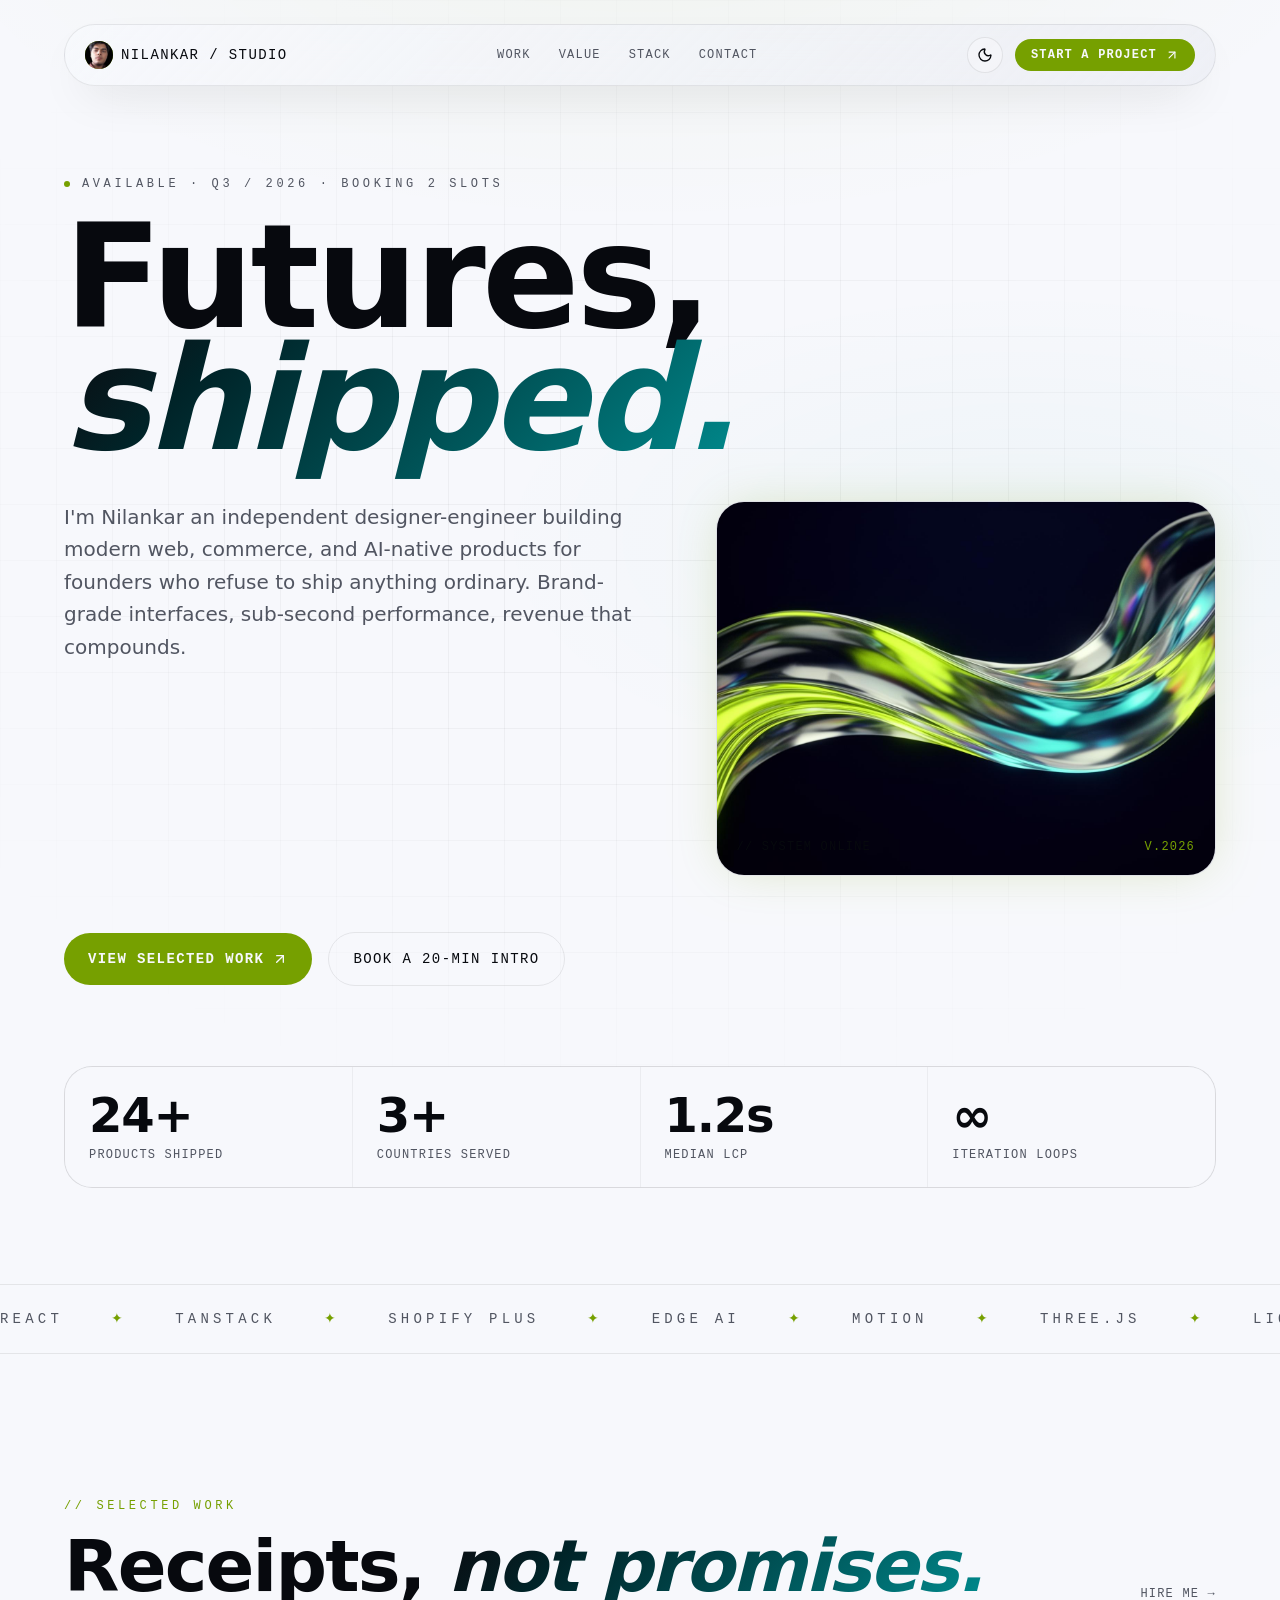
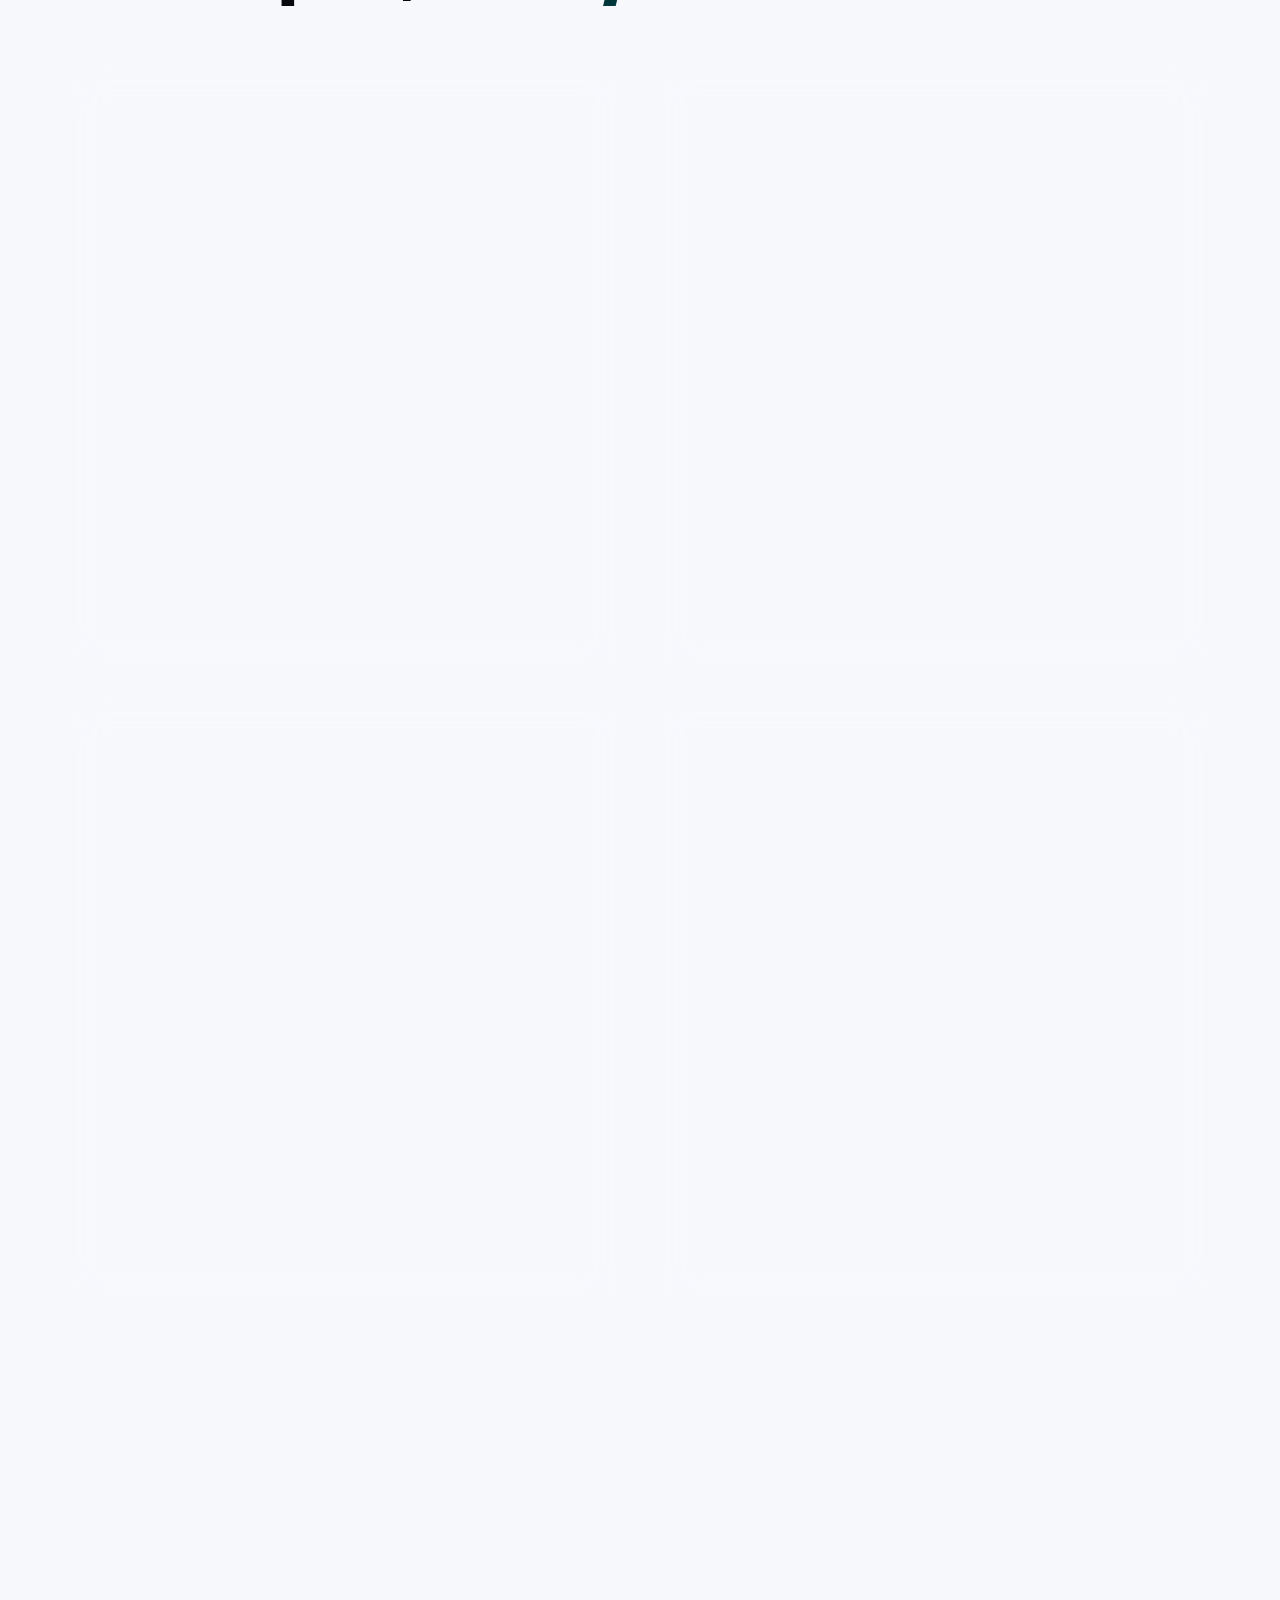
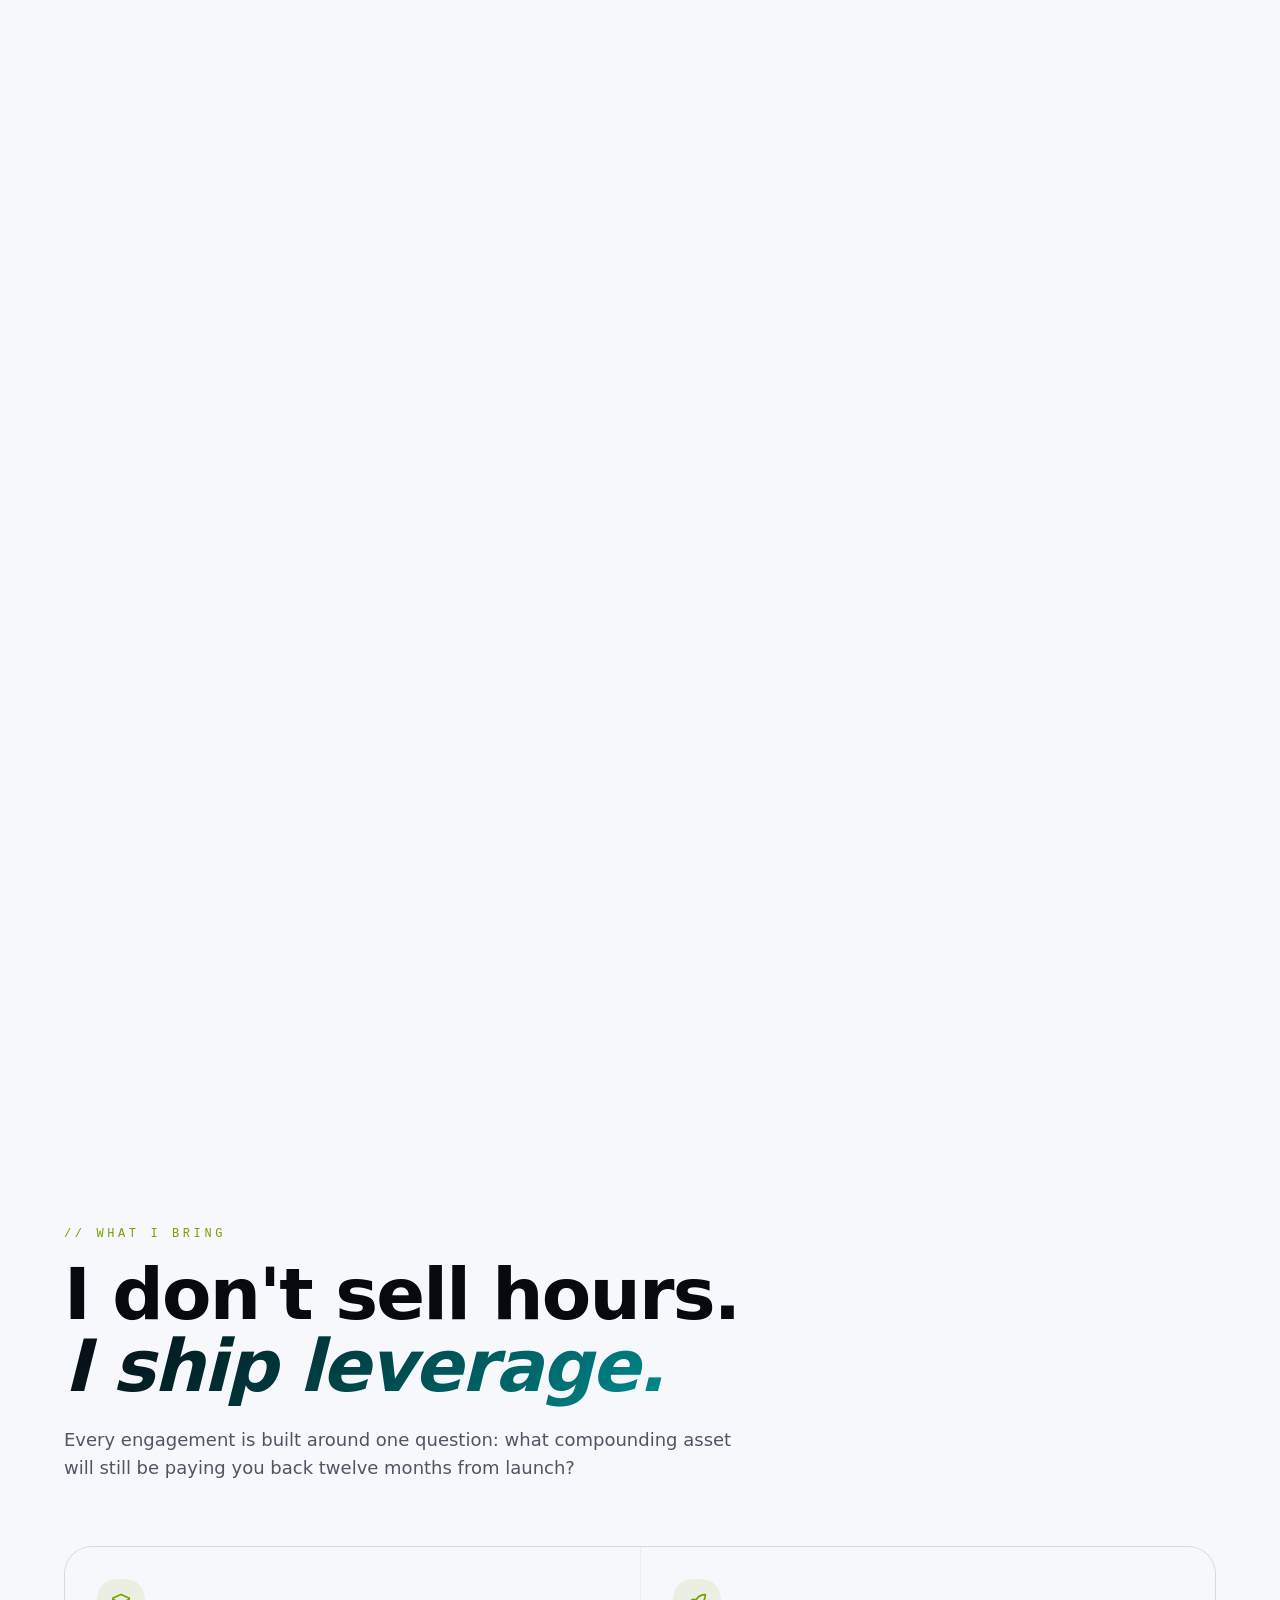
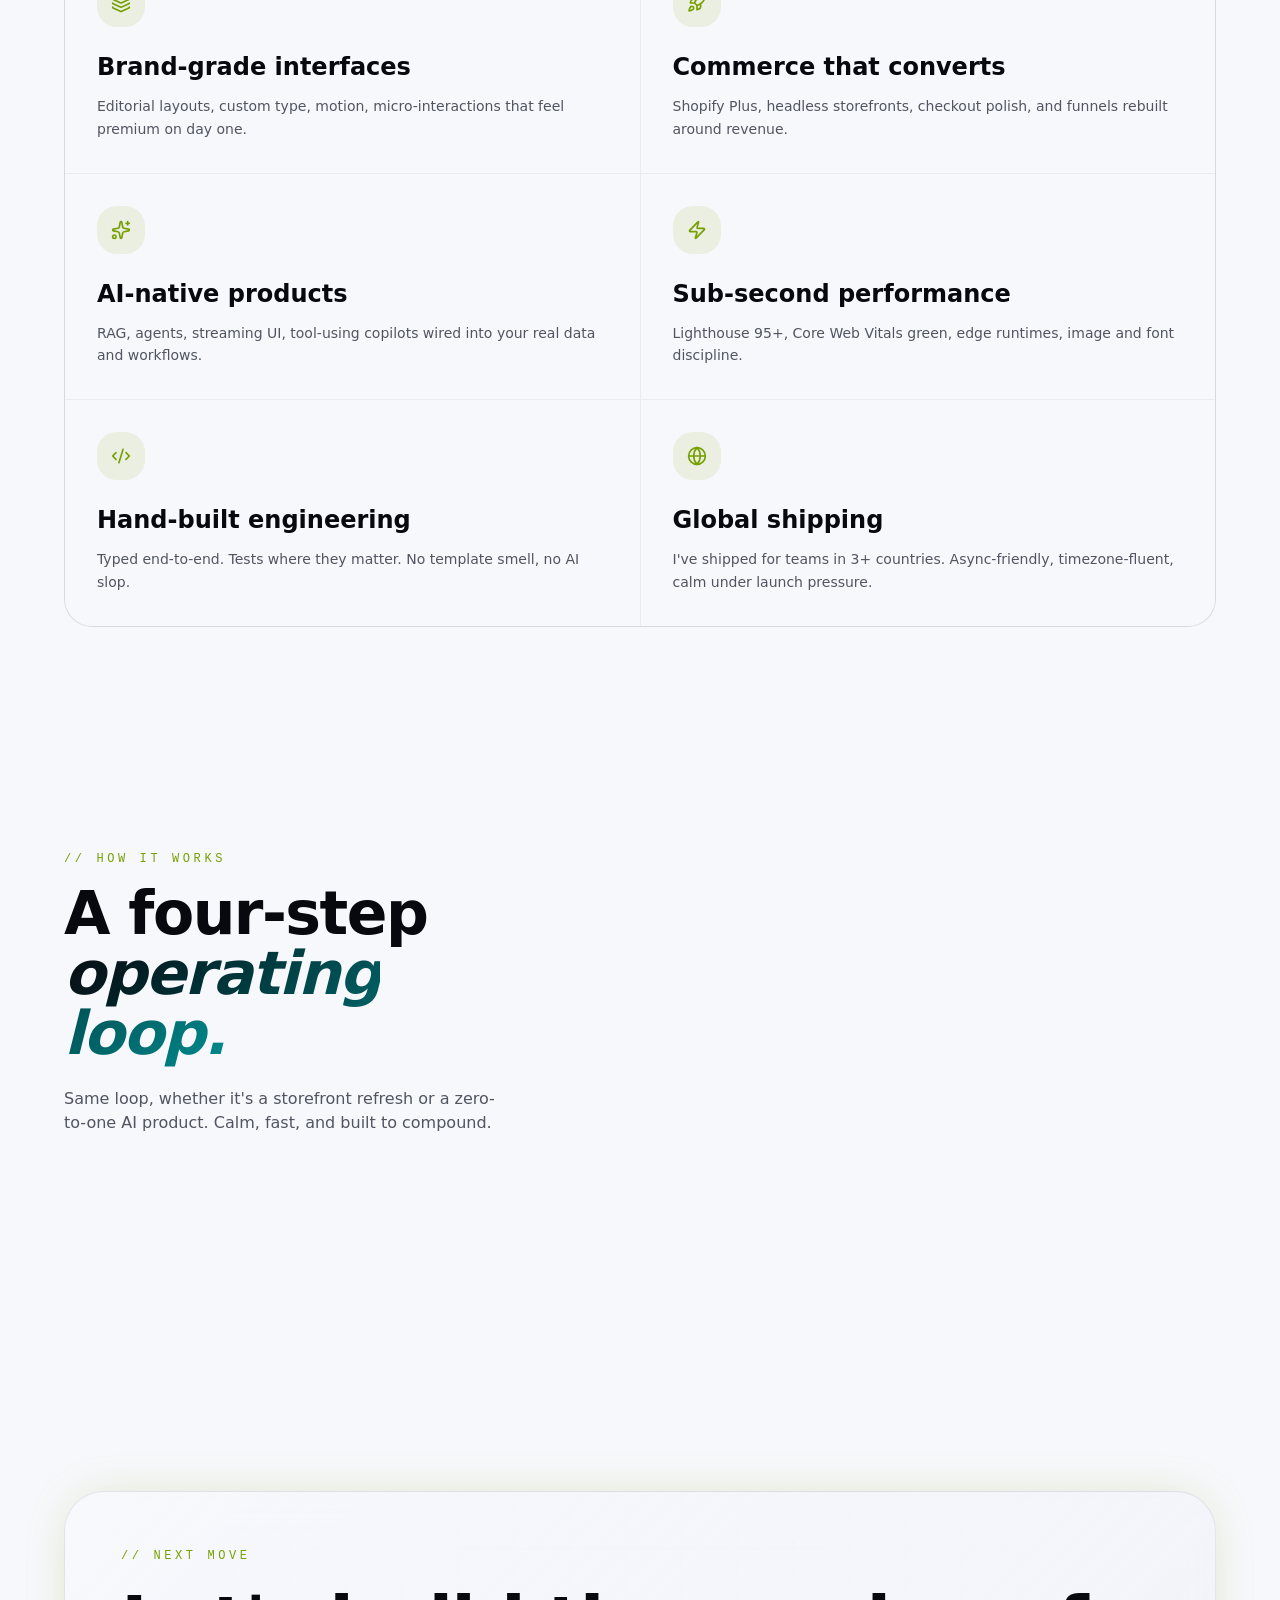
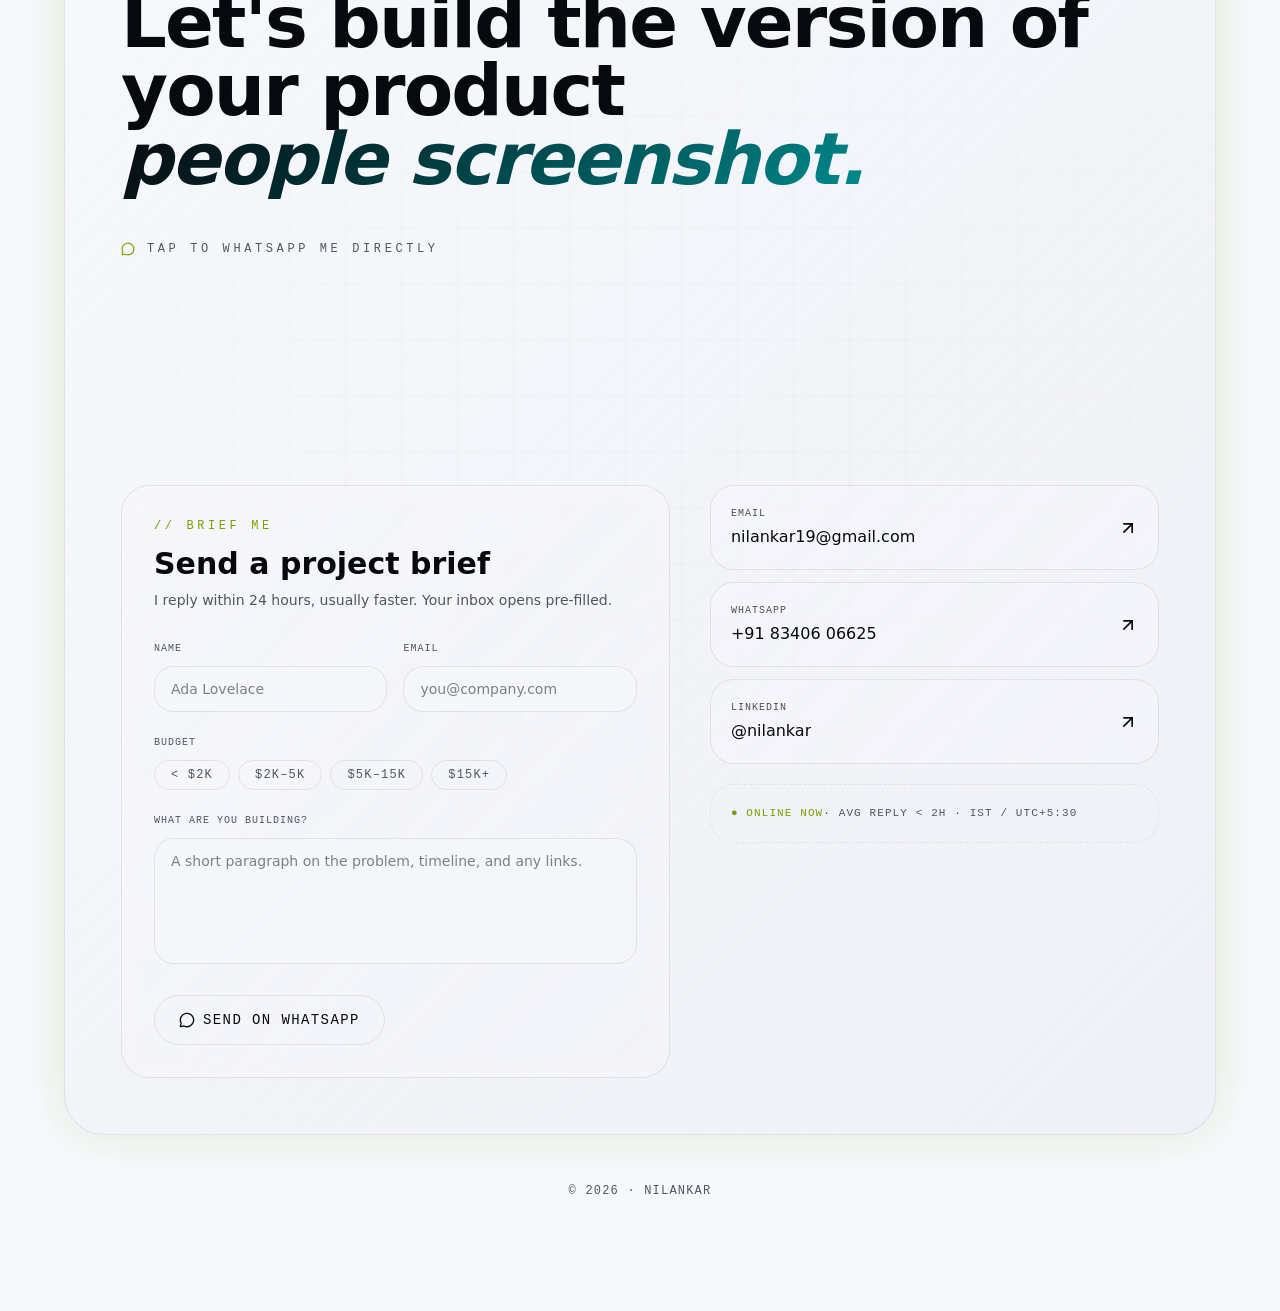
==== commit 10df8937: "updated" ====
--- a/index.html
+++ b/index.html
@@ -1 +1 @@
-<!DOCTYPE html><html lang="en"><head><meta charSet="utf-8"/><meta name="viewport" content="width=device-width, initial-scale=1"/><link rel="preload" as="image" href="/_next/static/media/logo.1h6p2xltjgt-l.png"/><link rel="preload" as="image" href="/_next/static/media/hero-orb.0kmhhi7cgihvs.jpg" fetchPriority="high"/><link rel="stylesheet" href="/_next/static/chunks/07ybij18fl58d.css" data-precedence="next"/><link rel="preload" as="script" fetchPriority="low" href="/_next/static/chunks/1dfe_lp8r8lbl.js"/><script src="/_next/static/chunks/0j7qybv0h1_y-.js" async=""></script><script src="/_next/static/chunks/16484n-a7j8oh.js" async=""></script><script src="/_next/static/chunks/turbopack-40cerf5yto2-b.js" async=""></script><script src="/_next/static/chunks/2ej0m1pshxjee.js" async=""></script><script src="/_next/static/chunks/2vc11q7os-qwa.js" async=""></script><script src="/_next/static/chunks/2v_6_ndh_yshx.js" async=""></script><script src="/_next/static/chunks/2rv8euf9gi3j6.js" async=""></script><title>Nilankar - AI Engineer &amp; Designer</title><meta name="description" content="I design, build, and deploy high-performance digital products for ambitious founders."/><link rel="icon" href="/favicon.ico?favicon.2zxdzcid97ei2.ico" sizes="48x48" type="image/x-icon"/><script src="/_next/static/chunks/0cz1d0mv5g_q7.js" noModule=""></script></head><body><div hidden=""><!--$--><!--/$--></div><main class="relative min-h-screen overflow-x-hidden"><header class="fixed inset-x-0 top-0 z-50 px-4 pt-4 sm:px-6 sm:pt-6"><nav class="mx-auto grid max-w-6xl grid-cols-[minmax(0,1fr)_auto] items-center gap-3 rounded-full glass-card px-5 py-3 sm:flex sm:justify-between"><a href="#top" class="flex min-w-0 items-center gap-2 font-mono text-sm tracking-widest"><span class="grid h-7 w-7 shrink-0 place-items-center rounded-full bg-primary text-primary-foreground font-bold"><img src="/_next/static/media/logo.1h6p2xltjgt-l.png" alt="Logo" class="rounded-full"/></span><span class="truncate">NILANKAR / STUDIO</span></a><div class="hidden items-center gap-7 font-mono text-xs uppercase tracking-widest text-muted-foreground md:flex"><a href="#work" class="transition hover:text-foreground">Work</a><a href="#value" class="transition hover:text-foreground">Value</a><a href="#stack" class="transition hover:text-foreground">Stack</a><a href="#contact" class="transition hover:text-foreground">Contact</a></div><div class="flex items-center gap-3"><button class="grid h-9 w-9 place-items-center rounded-full border border-border bg-background/50 text-foreground transition hover:bg-secondary" aria-label="Toggle theme"><svg xmlns="http://www.w3.org/2000/svg" width="24" height="24" viewBox="0 0 24 24" fill="none" stroke="currentColor" stroke-width="2" stroke-linecap="round" stroke-linejoin="round" class="lucide lucide-moon h-4 w-4" aria-hidden="true"><path d="M20.985 12.486a9 9 0 1 1-9.473-9.472c.405-.022.617.46.402.803a6 6 0 0 0 8.268 8.268c.344-.215.825-.004.803.401"></path></svg></button><a href="#contact" class="hidden items-center gap-2 rounded-full bg-primary px-4 py-2 font-mono text-xs font-semibold uppercase tracking-widest text-primary-foreground transition hover:opacity-90 sm:inline-flex">Start a project <svg xmlns="http://www.w3.org/2000/svg" width="24" height="24" viewBox="0 0 24 24" fill="none" stroke="currentColor" stroke-width="2" stroke-linecap="round" stroke-linejoin="round" class="lucide lucide-arrow-up-right h-3.5 w-3.5" aria-hidden="true"><path d="M7 7h10v10"></path><path d="M7 17 17 7"></path></svg></a></div></nav></header><section id="top" class="relative px-4 pb-24 pt-36 sm:px-6 sm:pt-44"><div class="absolute inset-0 grid-bg pointer-events-none"></div><div class="relative mx-auto max-w-6xl"><div class="flex items-center gap-3 font-mono text-xs uppercase tracking-[0.3em] text-muted-foreground" style="opacity:0;transform:translateY(12px)"><span class="h-1.5 w-1.5 animate-pulse rounded-full bg-primary"></span>Available · Q3 / 2026 · Booking 2 slots</div><h1 class="mt-6 text-[14vw] font-bold leading-[0.85] tracking-tight sm:text-[11vw] lg:text-[9rem]" style="opacity:0;transform:translateY(16px)">Futures, <span class="text-gradient italic">shipped.</span></h1><div class="mt-10 grid gap-10 lg:grid-cols-[1.1fr_0.9fr]"><p class="max-w-xl text-lg leading-relaxed text-muted-foreground sm:text-xl" style="opacity:0;transform:translateY(12px)">I&#x27;m Nilankar an independent designer-engineer building modern web, commerce, and AI-native products for founders who refuse to ship anything ordinary. Brand-grade interfaces, sub-second performance, revenue that compounds.</p><div class="relative aspect-[4/3] overflow-hidden rounded-3xl glass-card neon-glow" style="opacity:0;transform:scale(0.98)"><img src="/_next/static/media/hero-orb.0kmhhi7cgihvs.jpg" alt="Futuristic chrome ribbon" width="1600" height="1200" fetchPriority="high" decoding="async" class="h-full w-full object-cover"/><div class="absolute inset-x-0 bottom-0 flex items-center justify-between p-5 font-mono text-xs uppercase tracking-widest"><span>// system online</span><span class="text-primary">v.2026</span></div></div></div><div class="mt-14 flex flex-wrap items-center gap-4"><a href="#work" class="group inline-flex items-center gap-2 rounded-full bg-primary px-6 py-4 font-mono text-sm font-semibold uppercase tracking-widest text-primary-foreground transition hover:opacity-90">View selected work<svg xmlns="http://www.w3.org/2000/svg" width="24" height="24" viewBox="0 0 24 24" fill="none" stroke="currentColor" stroke-width="2" stroke-linecap="round" stroke-linejoin="round" class="lucide lucide-arrow-up-right h-4 w-4 transition group-hover:translate-x-0.5 group-hover:-translate-y-0.5" aria-hidden="true"><path d="M7 7h10v10"></path><path d="M7 17 17 7"></path></svg></a><a href="#contact" class="inline-flex items-center gap-2 rounded-full border border-border px-6 py-4 font-mono text-sm uppercase tracking-widest text-foreground transition hover:bg-secondary">Book a 20-min intro</a></div><div class="mt-20 grid grid-cols-2 gap-px overflow-hidden rounded-3xl border border-border bg-border/60 md:grid-cols-4"><div class="bg-background p-6"><div class="text-4xl font-bold tracking-tight sm:text-5xl">24+</div><div class="mt-2 font-mono text-xs uppercase tracking-widest text-muted-foreground">Products shipped</div></div><div class="bg-background p-6"><div class="text-4xl font-bold tracking-tight sm:text-5xl">3+</div><div class="mt-2 font-mono text-xs uppercase tracking-widest text-muted-foreground">Countries served</div></div><div class="bg-background p-6"><div class="text-4xl font-bold tracking-tight sm:text-5xl">1.2s</div><div class="mt-2 font-mono text-xs uppercase tracking-widest text-muted-foreground">Median LCP</div></div><div class="bg-background p-6"><div class="text-4xl font-bold tracking-tight sm:text-5xl">∞</div><div class="mt-2 font-mono text-xs uppercase tracking-widest text-muted-foreground">Iteration loops</div></div></div></div></section><section aria-hidden="true" class="border-y border-border py-6 overflow-hidden"><div class="flex whitespace-nowrap marquee"><div class="flex shrink-0 items-center gap-12 pr-12 font-mono text-sm uppercase tracking-[0.3em] text-muted-foreground"><span class="flex items-center gap-12"><span>React</span><span class="text-primary">✦</span></span><span class="flex items-center gap-12"><span>TanStack</span><span class="text-primary">✦</span></span><span class="flex items-center gap-12"><span>Shopify Plus</span><span class="text-primary">✦</span></span><span class="flex items-center gap-12"><span>Edge AI</span><span class="text-primary">✦</span></span><span class="flex items-center gap-12"><span>Motion</span><span class="text-primary">✦</span></span><span class="flex items-center gap-12"><span>Three.js</span><span class="text-primary">✦</span></span><span class="flex items-center gap-12"><span>Liquid</span><span class="text-primary">✦</span></span><span class="flex items-center gap-12"><span>Node</span><span class="text-primary">✦</span></span><span class="flex items-center gap-12"><span>Remix</span><span class="text-primary">✦</span></span><span class="flex items-center gap-12"><span>RAG</span><span class="text-primary">✦</span></span></div><div class="flex shrink-0 items-center gap-12 pr-12 font-mono text-sm uppercase tracking-[0.3em] text-muted-foreground"><span class="flex items-center gap-12"><span>React</span><span class="text-primary">✦</span></span><span class="flex items-center gap-12"><span>TanStack</span><span class="text-primary">✦</span></span><span class="flex items-center gap-12"><span>Shopify Plus</span><span class="text-primary">✦</span></span><span class="flex items-center gap-12"><span>Edge AI</span><span class="text-primary">✦</span></span><span class="flex items-center gap-12"><span>Motion</span><span class="text-primary">✦</span></span><span class="flex items-center gap-12"><span>Three.js</span><span class="text-primary">✦</span></span><span class="flex items-center gap-12"><span>Liquid</span><span class="text-primary">✦</span></span><span class="flex items-center gap-12"><span>Node</span><span class="text-primary">✦</span></span><span class="flex items-center gap-12"><span>Remix</span><span class="text-primary">✦</span></span><span class="flex items-center gap-12"><span>RAG</span><span class="text-primary">✦</span></span></div></div></section><section id="work" class="px-4 py-28 sm:px-6 sm:py-36"><div class="mx-auto max-w-6xl"><div class="flex items-end justify-between gap-6"><div><div class="font-mono text-xs uppercase tracking-[0.3em] text-primary">// selected work</div><h2 class="mt-4 text-5xl font-bold tracking-tight sm:text-7xl">Receipts, <span class="text-gradient italic">not promises.</span></h2></div><a href="#contact" class="hidden font-mono text-xs uppercase tracking-widest text-muted-foreground hover:text-foreground sm:block">Hire me →</a></div><div class="mt-16 grid gap-6 md:grid-cols-2"><a href="https://www.churi.ca/" target="_blank" rel="noreferrer" class="group relative overflow-hidden rounded-3xl glass-card p-5 transition hover:-translate-y-1" style="opacity:0;transform:translateY(40px)"><div class="relative aspect-[4/3] overflow-hidden rounded-2xl border border-border"><img src="/_next/static/media/churi-boutique-commerce_p1.2f4_svdhjbjto.jpg" alt="Churi — Boutique Commerce" loading="lazy" width="1200" height="900" class="h-full w-full object-cover transition duration-700 group-hover:scale-105"/><div class="absolute right-4 top-4 grid h-10 w-10 place-items-center rounded-full bg-background/80 text-foreground backdrop-blur transition group-hover:bg-primary group-hover:text-primary-foreground"><svg xmlns="http://www.w3.org/2000/svg" width="24" height="24" viewBox="0 0 24 24" fill="none" stroke="currentColor" stroke-width="2" stroke-linecap="round" stroke-linejoin="round" class="lucide lucide-arrow-up-right h-4 w-4" aria-hidden="true"><path d="M7 7h10v10"></path><path d="M7 17 17 7"></path></svg></div></div><div class="mt-5 flex items-start justify-between gap-4"><div class="min-w-0"><div class="font-mono text-xs uppercase tracking-widest text-muted-foreground">CASE / <!-- -->01</div><h3 class="mt-2 truncate text-2xl font-semibold">Churi — Boutique Commerce</h3></div></div><p class="mt-3 text-sm leading-relaxed text-muted-foreground">Re-architected a Shopify storefront into a faster, conversion-focused experience with improved UX, SEO, and performance.</p><div class="mt-4 flex flex-wrap gap-2"><span class="rounded-full border border-border px-3 py-1 font-mono text-[10px] uppercase tracking-widest text-muted-foreground">Shopify</span><span class="rounded-full border border-border px-3 py-1 font-mono text-[10px] uppercase tracking-widest text-muted-foreground">Liquid</span><span class="rounded-full border border-border px-3 py-1 font-mono text-[10px] uppercase tracking-widest text-muted-foreground">CRO</span></div></a><a href="https://franguinhodealbufeira.com/" target="_blank" rel="noreferrer" class="group relative overflow-hidden rounded-3xl glass-card p-5 transition hover:-translate-y-1" style="opacity:0;transform:translateY(40px)"><div class="relative aspect-[4/3] overflow-hidden rounded-2xl border border-border"><img src="/_next/static/media/franguinho-reservation-os_p2.0t35o5as3ez0j.jpg" alt="Franguinho — Reservation OS" loading="lazy" width="1200" height="900" class="h-full w-full object-cover transition duration-700 group-hover:scale-105"/><div class="absolute right-4 top-4 grid h-10 w-10 place-items-center rounded-full bg-background/80 text-foreground backdrop-blur transition group-hover:bg-primary group-hover:text-primary-foreground"><svg xmlns="http://www.w3.org/2000/svg" width="24" height="24" viewBox="0 0 24 24" fill="none" stroke="currentColor" stroke-width="2" stroke-linecap="round" stroke-linejoin="round" class="lucide lucide-arrow-up-right h-4 w-4" aria-hidden="true"><path d="M7 7h10v10"></path><path d="M7 17 17 7"></path></svg></div></div><div class="mt-5 flex items-start justify-between gap-4"><div class="min-w-0"><div class="font-mono text-xs uppercase tracking-widest text-muted-foreground">CASE / <!-- -->02</div><h3 class="mt-2 truncate text-2xl font-semibold">Franguinho — Reservation OS</h3></div></div><p class="mt-3 text-sm leading-relaxed text-muted-foreground">Built a QR menu, smart reservation system, automated messaging workflows, and a custom admin dashboard.</p><div class="mt-4 flex flex-wrap gap-2"><span class="rounded-full border border-border px-3 py-1 font-mono text-[10px] uppercase tracking-widest text-muted-foreground">Remix</span><span class="rounded-full border border-border px-3 py-1 font-mono text-[10px] uppercase tracking-widest text-muted-foreground">Node</span><span class="rounded-full border border-border px-3 py-1 font-mono text-[10px] uppercase tracking-widest text-muted-foreground">Twilio</span></div></a><a href="#" target="_blank" rel="noreferrer" class="group relative overflow-hidden rounded-3xl glass-card p-5 transition hover:-translate-y-1" style="opacity:0;transform:translateY(40px)"><div class="relative aspect-[4/3] overflow-hidden rounded-2xl border border-border"><img src="/_next/static/media/awfullygood-dtc-funnel_p3.0rxhz3a_5nogx.jpg" alt="AwfullyGood — DTC Funnel" loading="lazy" width="1200" height="900" class="h-full w-full object-cover transition duration-700 group-hover:scale-105"/><div class="absolute right-4 top-4 grid h-10 w-10 place-items-center rounded-full bg-background/80 text-foreground backdrop-blur transition group-hover:bg-primary group-hover:text-primary-foreground"><svg xmlns="http://www.w3.org/2000/svg" width="24" height="24" viewBox="0 0 24 24" fill="none" stroke="currentColor" stroke-width="2" stroke-linecap="round" stroke-linejoin="round" class="lucide lucide-arrow-up-right h-4 w-4" aria-hidden="true"><path d="M7 7h10v10"></path><path d="M7 17 17 7"></path></svg></div></div><div class="mt-5 flex items-start justify-between gap-4"><div class="min-w-0"><div class="font-mono text-xs uppercase tracking-widest text-muted-foreground">CASE / <!-- -->03</div><h3 class="mt-2 truncate text-2xl font-semibold">AwfullyGood — DTC Funnel</h3></div></div><p class="mt-3 text-sm leading-relaxed text-muted-foreground">Developed a Shopify Plus storefront with reusable sections, A/B testing workflows, and analytics integrations.</p><div class="mt-4 flex flex-wrap gap-2"><span class="rounded-full border border-border px-3 py-1 font-mono text-[10px] uppercase tracking-widest text-muted-foreground">Shopify Plus</span><span class="rounded-full border border-border px-3 py-1 font-mono text-[10px] uppercase tracking-widest text-muted-foreground">A/B</span><span class="rounded-full border border-border px-3 py-1 font-mono text-[10px] uppercase tracking-widest text-muted-foreground">Analytics</span></div></a><a href="https://pppsjehanabad.com" target="_blank" rel="noreferrer" class="group relative overflow-hidden rounded-3xl glass-card p-5 transition hover:-translate-y-1" style="opacity:0;transform:translateY(40px)"><div class="relative aspect-[4/3] overflow-hidden rounded-2xl border border-border"><img src="/_next/static/media/ppps-school-education-platform_p4.147pibs-3_x63.jpg" alt="PPPS School — Education Platform" loading="lazy" width="1200" height="900" class="h-full w-full object-cover transition duration-700 group-hover:scale-105"/><div class="absolute right-4 top-4 grid h-10 w-10 place-items-center rounded-full bg-background/80 text-foreground backdrop-blur transition group-hover:bg-primary group-hover:text-primary-foreground"><svg xmlns="http://www.w3.org/2000/svg" width="24" height="24" viewBox="0 0 24 24" fill="none" stroke="currentColor" stroke-width="2" stroke-linecap="round" stroke-linejoin="round" class="lucide lucide-arrow-up-right h-4 w-4" aria-hidden="true"><path d="M7 7h10v10"></path><path d="M7 17 17 7"></path></svg></div></div><div class="mt-5 flex items-start justify-between gap-4"><div class="min-w-0"><div class="font-mono text-xs uppercase tracking-widest text-muted-foreground">CASE / <!-- -->04</div><h3 class="mt-2 truncate text-2xl font-semibold">PPPS School — Education Platform</h3></div></div><p class="mt-3 text-sm leading-relaxed text-muted-foreground">Built a WordPress website with admission forms, custom plugins, automated emails, and accessible layouts.</p><div class="mt-4 flex flex-wrap gap-2"><span class="rounded-full border border-border px-3 py-1 font-mono text-[10px] uppercase tracking-widest text-muted-foreground">WordPress</span><span class="rounded-full border border-border px-3 py-1 font-mono text-[10px] uppercase tracking-widest text-muted-foreground">PHP</span><span class="rounded-full border border-border px-3 py-1 font-mono text-[10px] uppercase tracking-widest text-muted-foreground">Accessibility</span></div></a><a href="https://androidportugal.com" target="_blank" rel="noreferrer" class="group relative overflow-hidden rounded-3xl glass-card p-5 transition hover:-translate-y-1" style="opacity:0;transform:translateY(40px)"><div class="relative aspect-[4/3] overflow-hidden rounded-2xl border border-border"><img src="/_next/static/media/android-portugal-store-optimization_p5.3v5usmz9d-rp2.jpg" alt="Android Portugal — Store Optimization" loading="lazy" width="1200" height="900" class="h-full w-full object-cover transition duration-700 group-hover:scale-105"/><div class="absolute right-4 top-4 grid h-10 w-10 place-items-center rounded-full bg-background/80 text-foreground backdrop-blur transition group-hover:bg-primary group-hover:text-primary-foreground"><svg xmlns="http://www.w3.org/2000/svg" width="24" height="24" viewBox="0 0 24 24" fill="none" stroke="currentColor" stroke-width="2" stroke-linecap="round" stroke-linejoin="round" class="lucide lucide-arrow-up-right h-4 w-4" aria-hidden="true"><path d="M7 7h10v10"></path><path d="M7 17 17 7"></path></svg></div></div><div class="mt-5 flex items-start justify-between gap-4"><div class="min-w-0"><div class="font-mono text-xs uppercase tracking-widest text-muted-foreground">CASE / <!-- -->05</div><h3 class="mt-2 truncate text-2xl font-semibold">Android Portugal — Store Optimization</h3></div></div><p class="mt-3 text-sm leading-relaxed text-muted-foreground">Enhanced storefront usability with accessibility improvements, simplified navigation, and faster page delivery.</p><div class="mt-4 flex flex-wrap gap-2"><span class="rounded-full border border-border px-3 py-1 font-mono text-[10px] uppercase tracking-widest text-muted-foreground">Shopify</span><span class="rounded-full border border-border px-3 py-1 font-mono text-[10px] uppercase tracking-widest text-muted-foreground">UI/UX</span><span class="rounded-full border border-border px-3 py-1 font-mono text-[10px] uppercase tracking-widest text-muted-foreground">ARIA</span></div></a><a href="https://malibumarketdesign.com" target="_blank" rel="noreferrer" class="group relative overflow-hidden rounded-3xl glass-card p-5 transition hover:-translate-y-1" style="opacity:0;transform:translateY(40px)"><div class="relative aspect-[4/3] overflow-hidden rounded-2xl border border-border"><img src="/_next/static/media/malibu-market-inventory-automation_p6.2s4kweq9c4vxh.jpg" alt="Malibu Market — Inventory Automation" loading="lazy" width="1200" height="900" class="h-full w-full object-cover transition duration-700 group-hover:scale-105"/><div class="absolute right-4 top-4 grid h-10 w-10 place-items-center rounded-full bg-background/80 text-foreground backdrop-blur transition group-hover:bg-primary group-hover:text-primary-foreground"><svg xmlns="http://www.w3.org/2000/svg" width="24" height="24" viewBox="0 0 24 24" fill="none" stroke="currentColor" stroke-width="2" stroke-linecap="round" stroke-linejoin="round" class="lucide lucide-arrow-up-right h-4 w-4" aria-hidden="true"><path d="M7 7h10v10"></path><path d="M7 17 17 7"></path></svg></div></div><div class="mt-5 flex items-start justify-between gap-4"><div class="min-w-0"><div class="font-mono text-xs uppercase tracking-widest text-muted-foreground">CASE / <!-- -->06</div><h3 class="mt-2 truncate text-2xl font-semibold">Malibu Market — Inventory Automation</h3></div></div><p class="mt-3 text-sm leading-relaxed text-muted-foreground">Implemented make-to-order purchasing logic and inventory-driven messaging for a smoother buying experience.</p><div class="mt-4 flex flex-wrap gap-2"><span class="rounded-full border border-border px-3 py-1 font-mono text-[10px] uppercase tracking-widest text-muted-foreground">Shopify</span><span class="rounded-full border border-border px-3 py-1 font-mono text-[10px] uppercase tracking-widest text-muted-foreground">Inventory</span><span class="rounded-full border border-border px-3 py-1 font-mono text-[10px] uppercase tracking-widest text-muted-foreground">UX</span></div></a><a href="https://steelpluss.com" target="_blank" rel="noreferrer" class="group relative overflow-hidden rounded-3xl glass-card p-5 transition hover:-translate-y-1" style="opacity:0;transform:translateY(40px)"><div class="relative aspect-[4/3] overflow-hidden rounded-2xl border border-border"><img src="/_next/static/media/steelplus-export-commerce_p7.2rb5r_6t1axlw.jpg" alt="SteelPlus — Export Commerce" loading="lazy" width="1200" height="900" class="h-full w-full object-cover transition duration-700 group-hover:scale-105"/><div class="absolute right-4 top-4 grid h-10 w-10 place-items-center rounded-full bg-background/80 text-foreground backdrop-blur transition group-hover:bg-primary group-hover:text-primary-foreground"><svg xmlns="http://www.w3.org/2000/svg" width="24" height="24" viewBox="0 0 24 24" fill="none" stroke="currentColor" stroke-width="2" stroke-linecap="round" stroke-linejoin="round" class="lucide lucide-arrow-up-right h-4 w-4" aria-hidden="true"><path d="M7 7h10v10"></path><path d="M7 17 17 7"></path></svg></div></div><div class="mt-5 flex items-start justify-between gap-4"><div class="min-w-0"><div class="font-mono text-xs uppercase tracking-widest text-muted-foreground">CASE / <!-- -->07</div><h3 class="mt-2 truncate text-2xl font-semibold">SteelPlus — Export Commerce</h3></div></div><p class="mt-3 text-sm leading-relaxed text-muted-foreground">Designed a multilingual export-focused eCommerce website with SEO optimization and custom brand identity.</p><div class="mt-4 flex flex-wrap gap-2"><span class="rounded-full border border-border px-3 py-1 font-mono text-[10px] uppercase tracking-widest text-muted-foreground">Wix</span><span class="rounded-full border border-border px-3 py-1 font-mono text-[10px] uppercase tracking-widest text-muted-foreground">SEO</span><span class="rounded-full border border-border px-3 py-1 font-mono text-[10px] uppercase tracking-widest text-muted-foreground">Branding</span></div></a></div></div></section><section id="value" class="px-4 py-28 sm:px-6"><div class="mx-auto max-w-6xl"><div class="font-mono text-xs uppercase tracking-[0.3em] text-primary">// what i bring</div><h2 class="mt-4 max-w-4xl text-5xl font-bold tracking-tight sm:text-7xl">I don&#x27;t sell hours.<br/><span class="text-gradient italic">I ship leverage.</span></h2><p class="mt-6 max-w-2xl text-lg text-muted-foreground">Every engagement is built around one question: what compounding asset will still be paying you back twelve months from launch?</p><div class="mt-16 grid gap-px overflow-hidden rounded-3xl border border-border bg-border/60 md:grid-cols-2"><div class="group relative bg-background p-8 transition hover:bg-secondary/40"><div class="grid h-12 w-12 place-items-center rounded-xl bg-primary/10 text-primary transition group-hover:bg-primary group-hover:text-primary-foreground"><svg xmlns="http://www.w3.org/2000/svg" width="24" height="24" viewBox="0 0 24 24" fill="none" stroke="currentColor" stroke-width="2" stroke-linecap="round" stroke-linejoin="round" class="lucide lucide-layers h-5 w-5" aria-hidden="true"><path d="M12.83 2.18a2 2 0 0 0-1.66 0L2.6 6.08a1 1 0 0 0 0 1.83l8.58 3.91a2 2 0 0 0 1.66 0l8.58-3.9a1 1 0 0 0 0-1.83z"></path><path d="M2 12a1 1 0 0 0 .58.91l8.6 3.91a2 2 0 0 0 1.65 0l8.58-3.9A1 1 0 0 0 22 12"></path><path d="M2 17a1 1 0 0 0 .58.91l8.6 3.91a2 2 0 0 0 1.65 0l8.58-3.9A1 1 0 0 0 22 17"></path></svg></div><h3 class="mt-6 text-2xl font-semibold">Brand-grade interfaces</h3><p class="mt-3 text-sm leading-relaxed text-muted-foreground">Editorial layouts, custom type, motion, micro-interactions that feel premium on day one.</p></div><div class="group relative bg-background p-8 transition hover:bg-secondary/40"><div class="grid h-12 w-12 place-items-center rounded-xl bg-primary/10 text-primary transition group-hover:bg-primary group-hover:text-primary-foreground"><svg xmlns="http://www.w3.org/2000/svg" width="24" height="24" viewBox="0 0 24 24" fill="none" stroke="currentColor" stroke-width="2" stroke-linecap="round" stroke-linejoin="round" class="lucide lucide-rocket h-5 w-5" aria-hidden="true"><path d="M12 15v5s3.03-.55 4-2c1.08-1.62 0-5 0-5"></path><path d="M4.5 16.5c-1.5 1.26-2 5-2 5s3.74-.5 5-2c.71-.84.7-2.13-.09-2.91a2.18 2.18 0 0 0-2.91-.09"></path><path d="M9 12a22 22 0 0 1 2-3.95A12.88 12.88 0 0 1 22 2c0 2.72-.78 7.5-6 11a22.4 22.4 0 0 1-4 2z"></path><path d="M9 12H4s.55-3.03 2-4c1.62-1.08 5 .05 5 .05"></path></svg></div><h3 class="mt-6 text-2xl font-semibold">Commerce that converts</h3><p class="mt-3 text-sm leading-relaxed text-muted-foreground">Shopify Plus, headless storefronts, checkout polish, and funnels rebuilt around revenue.</p></div><div class="group relative bg-background p-8 transition hover:bg-secondary/40"><div class="grid h-12 w-12 place-items-center rounded-xl bg-primary/10 text-primary transition group-hover:bg-primary group-hover:text-primary-foreground"><svg xmlns="http://www.w3.org/2000/svg" width="24" height="24" viewBox="0 0 24 24" fill="none" stroke="currentColor" stroke-width="2" stroke-linecap="round" stroke-linejoin="round" class="lucide lucide-sparkles h-5 w-5" aria-hidden="true"><path d="M11.017 2.814a1 1 0 0 1 1.966 0l1.051 5.558a2 2 0 0 0 1.594 1.594l5.558 1.051a1 1 0 0 1 0 1.966l-5.558 1.051a2 2 0 0 0-1.594 1.594l-1.051 5.558a1 1 0 0 1-1.966 0l-1.051-5.558a2 2 0 0 0-1.594-1.594l-5.558-1.051a1 1 0 0 1 0-1.966l5.558-1.051a2 2 0 0 0 1.594-1.594z"></path><path d="M20 2v4"></path><path d="M22 4h-4"></path><circle cx="4" cy="20" r="2"></circle></svg></div><h3 class="mt-6 text-2xl font-semibold">AI-native products</h3><p class="mt-3 text-sm leading-relaxed text-muted-foreground">RAG, agents, streaming UI, tool-using copilots wired into your real data and workflows.</p></div><div class="group relative bg-background p-8 transition hover:bg-secondary/40"><div class="grid h-12 w-12 place-items-center rounded-xl bg-primary/10 text-primary transition group-hover:bg-primary group-hover:text-primary-foreground"><svg xmlns="http://www.w3.org/2000/svg" width="24" height="24" viewBox="0 0 24 24" fill="none" stroke="currentColor" stroke-width="2" stroke-linecap="round" stroke-linejoin="round" class="lucide lucide-zap h-5 w-5" aria-hidden="true"><path d="M4 14a1 1 0 0 1-.78-1.63l9.9-10.2a.5.5 0 0 1 .86.46l-1.92 6.02A1 1 0 0 0 13 10h7a1 1 0 0 1 .78 1.63l-9.9 10.2a.5.5 0 0 1-.86-.46l1.92-6.02A1 1 0 0 0 11 14z"></path></svg></div><h3 class="mt-6 text-2xl font-semibold">Sub-second performance</h3><p class="mt-3 text-sm leading-relaxed text-muted-foreground">Lighthouse 95+, Core Web Vitals green, edge runtimes, image and font discipline.</p></div><div class="group relative bg-background p-8 transition hover:bg-secondary/40"><div class="grid h-12 w-12 place-items-center rounded-xl bg-primary/10 text-primary transition group-hover:bg-primary group-hover:text-primary-foreground"><svg xmlns="http://www.w3.org/2000/svg" width="24" height="24" viewBox="0 0 24 24" fill="none" stroke="currentColor" stroke-width="2" stroke-linecap="round" stroke-linejoin="round" class="lucide lucide-code-xml h-5 w-5" aria-hidden="true"><path d="m18 16 4-4-4-4"></path><path d="m6 8-4 4 4 4"></path><path d="m14.5 4-5 16"></path></svg></div><h3 class="mt-6 text-2xl font-semibold">Hand-built engineering</h3><p class="mt-3 text-sm leading-relaxed text-muted-foreground">Typed end-to-end. Tests where they matter. No template smell, no AI slop.</p></div><div class="group relative bg-background p-8 transition hover:bg-secondary/40"><div class="grid h-12 w-12 place-items-center rounded-xl bg-primary/10 text-primary transition group-hover:bg-primary group-hover:text-primary-foreground"><svg xmlns="http://www.w3.org/2000/svg" width="24" height="24" viewBox="0 0 24 24" fill="none" stroke="currentColor" stroke-width="2" stroke-linecap="round" stroke-linejoin="round" class="lucide lucide-globe h-5 w-5" aria-hidden="true"><circle cx="12" cy="12" r="10"></circle><path d="M12 2a14.5 14.5 0 0 0 0 20 14.5 14.5 0 0 0 0-20"></path><path d="M2 12h20"></path></svg></div><h3 class="mt-6 text-2xl font-semibold">Global shipping</h3><p class="mt-3 text-sm leading-relaxed text-muted-foreground">I&apos;ve shipped for teams in 3+ countries. Async-friendly, timezone-fluent, calm under launch pressure.</p></div></div></div></section><section id="stack" class="px-4 py-28 sm:px-6"><div class="mx-auto max-w-6xl"><div class="grid gap-12 lg:grid-cols-[0.9fr_1.1fr]"><div><div class="font-mono text-xs uppercase tracking-[0.3em] text-primary">// how it works</div><h2 class="mt-4 text-5xl font-bold tracking-tight sm:text-6xl">A four-step <span class="text-gradient italic">operating loop.</span></h2><p class="mt-6 max-w-md text-muted-foreground">Same loop, whether it&#x27;s a storefront refresh or a zero-to-one AI product. Calm, fast, and built to compound.</p></div><ol class="space-y-4"><li class="grid grid-cols-[auto_1fr] items-start gap-6 rounded-2xl glass-card p-6" style="opacity:0;transform:translateX(20px)"><span class="grid h-12 w-12 shrink-0 place-items-center rounded-full bg-primary font-mono text-sm font-bold text-primary-foreground">0<!-- -->1</span><div class="min-w-0"><h3 class="text-xl font-semibold">Discovery</h3><p class="mt-2 text-sm leading-relaxed text-muted-foreground">I map the real bottleneck — revenue, retention, or velocity — before opening an editor.</p></div></li><li class="grid grid-cols-[auto_1fr] items-start gap-6 rounded-2xl glass-card p-6" style="opacity:0;transform:translateX(20px)"><span class="grid h-12 w-12 shrink-0 place-items-center rounded-full bg-primary font-mono text-sm font-bold text-primary-foreground">0<!-- -->2</span><div class="min-w-0"><h3 class="text-xl font-semibold">Design</h3><p class="mt-2 text-sm leading-relaxed text-muted-foreground">A distinct visual system that earns trust in the first three seconds.</p></div></li><li class="grid grid-cols-[auto_1fr] items-start gap-6 rounded-2xl glass-card p-6" style="opacity:0;transform:translateX(20px)"><span class="grid h-12 w-12 shrink-0 place-items-center rounded-full bg-primary font-mono text-sm font-bold text-primary-foreground">0<!-- -->3</span><div class="min-w-0"><h3 class="text-xl font-semibold">Build</h3><p class="mt-2 text-sm leading-relaxed text-muted-foreground">Production-grade React, edge functions, commerce platforms — wired to compound.</p></div></li><li class="grid grid-cols-[auto_1fr] items-start gap-6 rounded-2xl glass-card p-6" style="opacity:0;transform:translateX(20px)"><span class="grid h-12 w-12 shrink-0 place-items-center rounded-full bg-primary font-mono text-sm font-bold text-primary-foreground">0<!-- -->4</span><div class="min-w-0"><h3 class="text-xl font-semibold">Compound</h3><p class="mt-2 text-sm leading-relaxed text-muted-foreground">I leave systems your team can extend, not black boxes that decay.</p></div></li></ol></div></div></section><section id="contact" class="px-4 pb-28 sm:px-6"><div class="mx-auto max-w-6xl"><div class="relative overflow-hidden rounded-[2.5rem] glass-card neon-glow p-8 sm:p-14"><div class="absolute inset-0 grid-bg opacity-50"></div><div class="relative"><div class="font-mono text-xs uppercase tracking-[0.3em] text-primary">// next move</div><h2 class="mt-6 text-5xl font-bold leading-[0.95] tracking-tight sm:text-7xl">Let&#x27;s build the version of your product<br/><span class="text-gradient italic">people screenshot.</span></h2><div class="mt-12"><div class="flex items-center gap-3 font-mono text-xs uppercase tracking-[0.3em] text-muted-foreground"><svg xmlns="http://www.w3.org/2000/svg" width="24" height="24" viewBox="0 0 24 24" fill="none" stroke="currentColor" stroke-width="2" stroke-linecap="round" stroke-linejoin="round" class="lucide lucide-message-circle h-3.5 w-3.5 text-primary" aria-hidden="true"><path d="M2.992 16.342a2 2 0 0 1 .094 1.167l-1.065 3.29a1 1 0 0 0 1.236 1.168l3.413-.998a2 2 0 0 1 1.099.092 10 10 0 1 0-4.777-4.719"></path></svg>Tap to WhatsApp me directly</div><div class="mt-5 grid gap-3 sm:grid-cols-2 lg:grid-cols-3"><a href="https://wa.me/918340606625?text=Hey%20Nilankar%20%E2%80%94%20my%20site%20has%20issues%20(slow%20%2F%20bugs%20%2F%20broken).%20Can%20you%20take%20a%20look%3F" target="_blank" rel="noreferrer" class="group flex items-center justify-between gap-3 rounded-2xl border border-border bg-background/40 p-4 transition hover:-translate-y-0.5 hover:border-primary hover:bg-primary hover:text-primary-foreground" style="opacity:0;transform:translateY(12px)"><span class="flex items-center gap-3 min-w-0"><span class="grid h-9 w-9 shrink-0 place-items-center rounded-xl bg-primary/15 text-primary transition group-hover:bg-primary-foreground/20 group-hover:text-primary-foreground"><svg xmlns="http://www.w3.org/2000/svg" width="24" height="24" viewBox="0 0 24 24" fill="none" stroke="currentColor" stroke-width="2" stroke-linecap="round" stroke-linejoin="round" class="lucide lucide-wrench h-4 w-4" aria-hidden="true"><path d="M14.7 6.3a1 1 0 0 0 0 1.4l1.6 1.6a1 1 0 0 0 1.4 0l3.106-3.105c.32-.322.863-.22.983.218a6 6 0 0 1-8.259 7.057l-7.91 7.91a1 1 0 0 1-2.999-3l7.91-7.91a6 6 0 0 1 7.057-8.259c.438.12.54.662.219.984z"></path></svg></span><span class="truncate text-sm font-medium">Fix my site</span></span><svg xmlns="http://www.w3.org/2000/svg" width="24" height="24" viewBox="0 0 24 24" fill="none" stroke="currentColor" stroke-width="2" stroke-linecap="round" stroke-linejoin="round" class="lucide lucide-arrow-up-right h-4 w-4 shrink-0 opacity-60 transition group-hover:rotate-45 group-hover:opacity-100" aria-hidden="true"><path d="M7 7h10v10"></path><path d="M7 17 17 7"></path></svg></a><a href="https://wa.me/918340606625?text=Hi!%20I%20want%20to%20build%20a%20Shopify%20%2F%20commerce%20store.%20Are%20you%20available%3F" target="_blank" rel="noreferrer" class="group flex items-center justify-between gap-3 rounded-2xl border border-border bg-background/40 p-4 transition hover:-translate-y-0.5 hover:border-primary hover:bg-primary hover:text-primary-foreground" style="opacity:0;transform:translateY(12px)"><span class="flex items-center gap-3 min-w-0"><span class="grid h-9 w-9 shrink-0 place-items-center rounded-xl bg-primary/15 text-primary transition group-hover:bg-primary-foreground/20 group-hover:text-primary-foreground"><svg xmlns="http://www.w3.org/2000/svg" width="24" height="24" viewBox="0 0 24 24" fill="none" stroke="currentColor" stroke-width="2" stroke-linecap="round" stroke-linejoin="round" class="lucide lucide-shopping-bag h-4 w-4" aria-hidden="true"><path d="M16 10a4 4 0 0 1-8 0"></path><path d="M3.103 6.034h17.794"></path><path d="M3.4 5.467a2 2 0 0 0-.4 1.2V20a2 2 0 0 0 2 2h14a2 2 0 0 0 2-2V6.667a2 2 0 0 0-.4-1.2l-2-2.667A2 2 0 0 0 17 2H7a2 2 0 0 0-1.6.8z"></path></svg></span><span class="truncate text-sm font-medium">Build my store</span></span><svg xmlns="http://www.w3.org/2000/svg" width="24" height="24" viewBox="0 0 24 24" fill="none" stroke="currentColor" stroke-width="2" stroke-linecap="round" stroke-linejoin="round" class="lucide lucide-arrow-up-right h-4 w-4 shrink-0 opacity-60 transition group-hover:rotate-45 group-hover:opacity-100" aria-hidden="true"><path d="M7 7h10v10"></path><path d="M7 17 17 7"></path></svg></a><a href="https://wa.me/918340606625?text=Hi%20Nilankar%20%E2%80%94%20I&#x27;d%20love%20a%20brand-grade%20redesign%20for%20my%20product.%20When%20can%20we%20talk%3F" target="_blank" rel="noreferrer" class="group flex items-center justify-between gap-3 rounded-2xl border border-border bg-background/40 p-4 transition hover:-translate-y-0.5 hover:border-primary hover:bg-primary hover:text-primary-foreground" style="opacity:0;transform:translateY(12px)"><span class="flex items-center gap-3 min-w-0"><span class="grid h-9 w-9 shrink-0 place-items-center rounded-xl bg-primary/15 text-primary transition group-hover:bg-primary-foreground/20 group-hover:text-primary-foreground"><svg xmlns="http://www.w3.org/2000/svg" width="24" height="24" viewBox="0 0 24 24" fill="none" stroke="currentColor" stroke-width="2" stroke-linecap="round" stroke-linejoin="round" class="lucide lucide-sparkle h-4 w-4" aria-hidden="true"><path d="M11.017 2.814a1 1 0 0 1 1.966 0l1.051 5.558a2 2 0 0 0 1.594 1.594l5.558 1.051a1 1 0 0 1 0 1.966l-5.558 1.051a2 2 0 0 0-1.594 1.594l-1.051 5.558a1 1 0 0 1-1.966 0l-1.051-5.558a2 2 0 0 0-1.594-1.594l-5.558-1.051a1 1 0 0 1 0-1.966l5.558-1.051a2 2 0 0 0 1.594-1.594z"></path></svg></span><span class="truncate text-sm font-medium">Redesign my brand</span></span><svg xmlns="http://www.w3.org/2000/svg" width="24" height="24" viewBox="0 0 24 24" fill="none" stroke="currentColor" stroke-width="2" stroke-linecap="round" stroke-linejoin="round" class="lucide lucide-arrow-up-right h-4 w-4 shrink-0 opacity-60 transition group-hover:rotate-45 group-hover:opacity-100" aria-hidden="true"><path d="M7 7h10v10"></path><path d="M7 17 17 7"></path></svg></a><a href="https://wa.me/918340606625?text=Hey!%20I%20want%20to%20add%20an%20AI%20assistant%20%2F%20agent%20to%20my%20product.%20Free%20for%20a%20quick%20call%3F" target="_blank" rel="noreferrer" class="group flex items-center justify-between gap-3 rounded-2xl border border-border bg-background/40 p-4 transition hover:-translate-y-0.5 hover:border-primary hover:bg-primary hover:text-primary-foreground" style="opacity:0;transform:translateY(12px)"><span class="flex items-center gap-3 min-w-0"><span class="grid h-9 w-9 shrink-0 place-items-center rounded-xl bg-primary/15 text-primary transition group-hover:bg-primary-foreground/20 group-hover:text-primary-foreground"><svg xmlns="http://www.w3.org/2000/svg" width="24" height="24" viewBox="0 0 24 24" fill="none" stroke="currentColor" stroke-width="2" stroke-linecap="round" stroke-linejoin="round" class="lucide lucide-bot h-4 w-4" aria-hidden="true"><path d="M12 8V4H8"></path><rect width="16" height="12" x="4" y="8" rx="2"></rect><path d="M2 14h2"></path><path d="M20 14h2"></path><path d="M15 13v2"></path><path d="M9 13v2"></path></svg></span><span class="truncate text-sm font-medium">Add AI to my product</span></span><svg xmlns="http://www.w3.org/2000/svg" width="24" height="24" viewBox="0 0 24 24" fill="none" stroke="currentColor" stroke-width="2" stroke-linecap="round" stroke-linejoin="round" class="lucide lucide-arrow-up-right h-4 w-4 shrink-0 opacity-60 transition group-hover:rotate-45 group-hover:opacity-100" aria-hidden="true"><path d="M7 7h10v10"></path><path d="M7 17 17 7"></path></svg></a><a href="https://wa.me/918340606625?text=Hi%20Nilankar%20%E2%80%94%20I&#x27;m%20launching%20something%20new%20and%20need%20a%20designer-engineer.%20Available%3F" target="_blank" rel="noreferrer" class="group flex items-center justify-between gap-3 rounded-2xl border border-border bg-background/40 p-4 transition hover:-translate-y-0.5 hover:border-primary hover:bg-primary hover:text-primary-foreground" style="opacity:0;transform:translateY(12px)"><span class="flex items-center gap-3 min-w-0"><span class="grid h-9 w-9 shrink-0 place-items-center rounded-xl bg-primary/15 text-primary transition group-hover:bg-primary-foreground/20 group-hover:text-primary-foreground"><svg xmlns="http://www.w3.org/2000/svg" width="24" height="24" viewBox="0 0 24 24" fill="none" stroke="currentColor" stroke-width="2" stroke-linecap="round" stroke-linejoin="round" class="lucide lucide-rocket h-4 w-4" aria-hidden="true"><path d="M12 15v5s3.03-.55 4-2c1.08-1.62 0-5 0-5"></path><path d="M4.5 16.5c-1.5 1.26-2 5-2 5s3.74-.5 5-2c.71-.84.7-2.13-.09-2.91a2.18 2.18 0 0 0-2.91-.09"></path><path d="M9 12a22 22 0 0 1 2-3.95A12.88 12.88 0 0 1 22 2c0 2.72-.78 7.5-6 11a22.4 22.4 0 0 1-4 2z"></path><path d="M9 12H4s.55-3.03 2-4c1.62-1.08 5 .05 5 .05"></path></svg></span><span class="truncate text-sm font-medium">Zero-to-one launch</span></span><svg xmlns="http://www.w3.org/2000/svg" width="24" height="24" viewBox="0 0 24 24" fill="none" stroke="currentColor" stroke-width="2" stroke-linecap="round" stroke-linejoin="round" class="lucide lucide-arrow-up-right h-4 w-4 shrink-0 opacity-60 transition group-hover:rotate-45 group-hover:opacity-100" aria-hidden="true"><path d="M7 7h10v10"></path><path d="M7 17 17 7"></path></svg></a><a href="https://wa.me/918340606625?text=Hey!%20I&#x27;d%20like%20to%20book%20a%20quick%2020-min%20intro%20call.%20What%20times%20work%3F" target="_blank" rel="noreferrer" class="group flex items-center justify-between gap-3 rounded-2xl border border-border bg-background/40 p-4 transition hover:-translate-y-0.5 hover:border-primary hover:bg-primary hover:text-primary-foreground" style="opacity:0;transform:translateY(12px)"><span class="flex items-center gap-3 min-w-0"><span class="grid h-9 w-9 shrink-0 place-items-center rounded-xl bg-primary/15 text-primary transition group-hover:bg-primary-foreground/20 group-hover:text-primary-foreground"><svg xmlns="http://www.w3.org/2000/svg" width="24" height="24" viewBox="0 0 24 24" fill="none" stroke="currentColor" stroke-width="2" stroke-linecap="round" stroke-linejoin="round" class="lucide lucide-calendar h-4 w-4" aria-hidden="true"><path d="M8 2v4"></path><path d="M16 2v4"></path><rect width="18" height="18" x="3" y="4" rx="2"></rect><path d="M3 10h18"></path></svg></span><span class="truncate text-sm font-medium">Book a 20-min intro</span></span><svg xmlns="http://www.w3.org/2000/svg" width="24" height="24" viewBox="0 0 24 24" fill="none" stroke="currentColor" stroke-width="2" stroke-linecap="round" stroke-linejoin="round" class="lucide lucide-arrow-up-right h-4 w-4 shrink-0 opacity-60 transition group-hover:rotate-45 group-hover:opacity-100" aria-hidden="true"><path d="M7 7h10v10"></path><path d="M7 17 17 7"></path></svg></a></div></div><div class="mt-14 grid gap-10 lg:grid-cols-[1.1fr_0.9fr]"><form class="rounded-3xl border border-border bg-background/40 p-6 sm:p-8 backdrop-blur"><div class="font-mono text-xs uppercase tracking-[0.3em] text-primary">// brief me</div><h3 class="mt-3 text-2xl font-semibold sm:text-3xl">Send a project brief</h3><p class="mt-2 text-sm text-muted-foreground">I reply within 24 hours, usually faster. Your inbox opens pre-filled.</p><div class="mt-6 grid gap-4 sm:grid-cols-2"><label class="block"><span class="font-mono text-[10px] uppercase tracking-widest text-muted-foreground">Name</span><input required="" placeholder="Ada Lovelace" class="mt-2 w-full rounded-xl border border-border bg-background/60 px-4 py-3 text-sm outline-none transition focus:border-primary focus:ring-2 focus:ring-primary/30" value=""/></label><label class="block"><span class="font-mono text-[10px] uppercase tracking-widest text-muted-foreground">Email</span><input required="" type="email" placeholder="you@company.com" class="mt-2 w-full rounded-xl border border-border bg-background/60 px-4 py-3 text-sm outline-none transition focus:border-primary focus:ring-2 focus:ring-primary/30" value=""/></label></div><label class="mt-4 block"><span class="font-mono text-[10px] uppercase tracking-widest text-muted-foreground">Budget</span><div class="mt-2 flex flex-wrap gap-2"><button type="button" class="rounded-full border px-4 py-1.5 font-mono text-xs uppercase tracking-widest transition border-border text-muted-foreground hover:border-primary hover:text-foreground">&lt; $2k</button><button type="button" class="rounded-full border px-4 py-1.5 font-mono text-xs uppercase tracking-widest transition border-border text-muted-foreground hover:border-primary hover:text-foreground">$2k–5k</button><button type="button" class="rounded-full border px-4 py-1.5 font-mono text-xs uppercase tracking-widest transition border-border text-muted-foreground hover:border-primary hover:text-foreground">$5k–15k</button><button type="button" class="rounded-full border px-4 py-1.5 font-mono text-xs uppercase tracking-widest transition border-border text-muted-foreground hover:border-primary hover:text-foreground">$15k+</button></div></label><label class="mt-4 block"><span class="font-mono text-[10px] uppercase tracking-widest text-muted-foreground">What are you building?</span><textarea required="" rows="5" placeholder="A short paragraph on the problem, timeline, and any links." class="mt-2 w-full resize-none rounded-xl border border-border bg-background/60 px-4 py-3 text-sm outline-none transition focus:border-primary focus:ring-2 focus:ring-primary/30"></textarea></label><div class="mt-6 flex flex-wrap items-center gap-3"><a href="https://wa.me/918340606625?text=Hey%20Nilankar%20%E2%80%94%20I%20just%20sent%20you%20a%20project%20brief.%20Quick%20context%3A%20%0A%20Name%3A%20%20%0A%20Email%3A%20%20%0A%20Budget%3A%20%20%0A%20Project%3A%20%0A" target="_blank" rel="noreferrer" class="inline-flex items-center gap-2 rounded-full border border-border px-6 py-3.5 font-mono text-sm uppercase tracking-widest transition hover:border-primary hover:bg-primary hover:text-primary-foreground"><svg xmlns="http://www.w3.org/2000/svg" width="24" height="24" viewBox="0 0 24 24" fill="none" stroke="currentColor" stroke-width="2" stroke-linecap="round" stroke-linejoin="round" class="lucide lucide-message-circle h-4 w-4" aria-hidden="true"><path d="M2.992 16.342a2 2 0 0 1 .094 1.167l-1.065 3.29a1 1 0 0 0 1.236 1.168l3.413-.998a2 2 0 0 1 1.099.092 10 10 0 1 0-4.777-4.719"></path></svg>Send on WhatsApp</a></div></form><div class="grid content-start gap-3"><a href="mailto:nilankar19@gmail.com" target="_blank" rel="noreferrer" class="group flex items-center justify-between rounded-2xl border border-border bg-background/40 p-5 transition hover:border-primary hover:bg-primary hover:text-primary-foreground"><div class="min-w-0"><div class="font-mono text-[10px] uppercase tracking-widest opacity-70">Email</div><div class="mt-1 truncate font-medium">nilankar19@gmail.com</div></div><svg xmlns="http://www.w3.org/2000/svg" width="24" height="24" viewBox="0 0 24 24" fill="none" stroke="currentColor" stroke-width="2" stroke-linecap="round" stroke-linejoin="round" class="lucide lucide-arrow-up-right h-5 w-5 shrink-0 transition group-hover:rotate-45" aria-hidden="true"><path d="M7 7h10v10"></path><path d="M7 17 17 7"></path></svg></a><a href="https://wa.me/918340606625" target="_blank" rel="noreferrer" class="group flex items-center justify-between rounded-2xl border border-border bg-background/40 p-5 transition hover:border-primary hover:bg-primary hover:text-primary-foreground"><div class="min-w-0"><div class="font-mono text-[10px] uppercase tracking-widest opacity-70">WhatsApp</div><div class="mt-1 truncate font-medium">+91 83406 06625</div></div><svg xmlns="http://www.w3.org/2000/svg" width="24" height="24" viewBox="0 0 24 24" fill="none" stroke="currentColor" stroke-width="2" stroke-linecap="round" stroke-linejoin="round" class="lucide lucide-arrow-up-right h-5 w-5 shrink-0 transition group-hover:rotate-45" aria-hidden="true"><path d="M7 7h10v10"></path><path d="M7 17 17 7"></path></svg></a><a href="https://www.linkedin.com/in/nilankar-b1a072286" target="_blank" rel="noreferrer" class="group flex items-center justify-between rounded-2xl border border-border bg-background/40 p-5 transition hover:border-primary hover:bg-primary hover:text-primary-foreground"><div class="min-w-0"><div class="font-mono text-[10px] uppercase tracking-widest opacity-70">LinkedIn</div><div class="mt-1 truncate font-medium">@nilankar</div></div><svg xmlns="http://www.w3.org/2000/svg" width="24" height="24" viewBox="0 0 24 24" fill="none" stroke="currentColor" stroke-width="2" stroke-linecap="round" stroke-linejoin="round" class="lucide lucide-arrow-up-right h-5 w-5 shrink-0 transition group-hover:rotate-45" aria-hidden="true"><path d="M7 7h10v10"></path><path d="M7 17 17 7"></path></svg></a><div class="mt-2 rounded-2xl border border-dashed border-border/80 p-5 font-mono text-[11px] uppercase tracking-widest text-muted-foreground"><span class="text-primary">● Online now</span>· Avg reply &lt; 2h · IST / UTC+5:30</div></div></div></div></div><footer class="mt-12 flex flex-col items-start justify-between gap-3 font-mono text-xs uppercase tracking-widest text-muted-foreground sm:flex-row sm:items-center"><span>© 2026 · Nilankar</span></footer></div></section></main><!--$--><!--/$--><script src="/_next/static/chunks/1dfe_lp8r8lbl.js" id="_R_" async=""></script><script>(self.__next_f=self.__next_f||[]).push([0])</script><script>self.__next_f.push([1,"1:\"$Sreact.fragment\"\n2:I[83220,[\"/_next/static/chunks/2ej0m1pshxjee.js\",\"/_next/static/chunks/2vc11q7os-qwa.js\"],\"ThemeProvider\"]\n3:I[36376,[\"/_next/static/chunks/2ej0m1pshxjee.js\",\"/_next/static/chunks/2vc11q7os-qwa.js\"],\"default\"]\n4:I[34728,[\"/_next/static/chunks/2ej0m1pshxjee.js\",\"/_next/static/chunks/2vc11q7os-qwa.js\"],\"default\"]\n5:I[41232,[\"/_next/static/chunks/2ej0m1pshxjee.js\",\"/_next/static/chunks/2vc11q7os-qwa.js\"],\"ClientPageRoot\"]\n6:I[20975,[\"/_next/static/chunks/2ej0m1pshxjee.js\",\"/_next/static/chunks/2vc11q7os-qwa.js\",\"/_next/static/chunks/2v_6_ndh_yshx.js\",\"/_next/static/chunks/2rv8euf9gi3j6.js\"],\"default\"]\n9:I[7301,[\"/_next/static/chunks/2ej0m1pshxjee.js\",\"/_next/static/chunks/2vc11q7os-qwa.js\"],\"OutletBoundary\"]\na:\"$Sreact.suspense\"\nc:I[7301,[\"/_next/static/chunks/2ej0m1pshxjee.js\",\"/_next/static/chunks/2vc11q7os-qwa.js\"],\"ViewportBoundary\"]\ne:I[7301,[\"/_next/static/chunks/2ej0m1pshxjee.js\",\"/_next/static/chunks/2vc11q7os-qwa.js\"],\"MetadataBoundary\"]\n10:I[96972,[\"/_next/static/chunks/2ej0m1pshxjee.js\",\"/_next/static/chunks/2vc11q7os-qwa.js\"],\"default\",1]\n:HL[\"/_next/static/chunks/07ybij18fl58d.css\",\"style\"]\n"])</script><script>self.__next_f.push([1,"0:{\"P\":null,\"c\":[\"\",\"\"],\"q\":\"\",\"i\":false,\"f\":[[[\"\",{\"children\":[\"__PAGE__\",{}]},\"$undefined\",\"$undefined\",16],[[\"$\",\"$1\",\"c\",{\"children\":[[[\"$\",\"link\",\"0\",{\"rel\":\"stylesheet\",\"href\":\"/_next/static/chunks/07ybij18fl58d.css\",\"precedence\":\"next\",\"crossOrigin\":\"$undefined\",\"nonce\":\"$undefined\"}],[\"$\",\"script\",\"script-0\",{\"src\":\"/_next/static/chunks/2ej0m1pshxjee.js\",\"async\":true,\"nonce\":\"$undefined\"}],[\"$\",\"script\",\"script-1\",{\"src\":\"/_next/static/chunks/2vc11q7os-qwa.js\",\"async\":true,\"nonce\":\"$undefined\"}]],[\"$\",\"html\",null,{\"lang\":\"en\",\"children\":[\"$\",\"body\",null,{\"children\":[\"$\",\"$L2\",null,{\"children\":[\"$\",\"$L3\",null,{\"parallelRouterKey\":\"children\",\"error\":\"$undefined\",\"errorStyles\":\"$undefined\",\"errorScripts\":\"$undefined\",\"template\":[\"$\",\"$L4\",null,{}],\"templateStyles\":\"$undefined\",\"templateScripts\":\"$undefined\",\"notFound\":[[[\"$\",\"title\",null,{\"children\":\"404: This page could not be found.\"}],[\"$\",\"div\",null,{\"style\":{\"fontFamily\":\"system-ui,\\\"Segoe UI\\\",Roboto,Helvetica,Arial,sans-serif,\\\"Apple Color Emoji\\\",\\\"Segoe UI Emoji\\\"\",\"height\":\"100vh\",\"textAlign\":\"center\",\"display\":\"flex\",\"flexDirection\":\"column\",\"alignItems\":\"center\",\"justifyContent\":\"center\"},\"children\":[\"$\",\"div\",null,{\"children\":[[\"$\",\"style\",null,{\"dangerouslySetInnerHTML\":{\"__html\":\"body{color:#000;background:#fff;margin:0}.next-error-h1{border-right:1px solid rgba(0,0,0,.3)}@media (prefers-color-scheme:dark){body{color:#fff;background:#000}.next-error-h1{border-right:1px solid rgba(255,255,255,.3)}}\"}}],[\"$\",\"h1\",null,{\"className\":\"next-error-h1\",\"style\":{\"display\":\"inline-block\",\"margin\":\"0 20px 0 0\",\"padding\":\"0 23px 0 0\",\"fontSize\":24,\"fontWeight\":500,\"verticalAlign\":\"top\",\"lineHeight\":\"49px\"},\"children\":404}],[\"$\",\"div\",null,{\"style\":{\"display\":\"inline-block\"},\"children\":[\"$\",\"h2\",null,{\"style\":{\"fontSize\":14,\"fontWeight\":400,\"lineHeight\":\"49px\",\"margin\":0},\"children\":\"This page could not be found.\"}]}]]}]}]],[]],\"forbidden\":\"$undefined\",\"unauthorized\":\"$undefined\"}]}]}]}]]}],{\"children\":[[\"$\",\"$1\",\"c\",{\"children\":[[\"$\",\"$L5\",null,{\"Component\":\"$6\",\"serverProvidedParams\":{\"searchParams\":{},\"params\":{},\"promises\":[\"$@7\",\"$@8\"]}}],[[\"$\",\"script\",\"script-0\",{\"src\":\"/_next/static/chunks/2v_6_ndh_yshx.js\",\"async\":true,\"nonce\":\"$undefined\"}],[\"$\",\"script\",\"script-1\",{\"src\":\"/_next/static/chunks/2rv8euf9gi3j6.js\",\"async\":true,\"nonce\":\"$undefined\"}]],[\"$\",\"$L9\",null,{\"children\":[\"$\",\"$a\",null,{\"name\":\"Next.MetadataOutlet\",\"children\":\"$@b\"}]}]]}],{},null,false,null]},null,false,null],[\"$\",\"$1\",\"h\",{\"children\":[null,[\"$\",\"$Lc\",null,{\"children\":\"$Ld\"}],[\"$\",\"div\",null,{\"hidden\":true,\"children\":[\"$\",\"$Le\",null,{\"children\":[\"$\",\"$a\",null,{\"name\":\"Next.Metadata\",\"children\":\"$Lf\"}]}]}],null]}],false]],\"m\":\"$undefined\",\"G\":[\"$10\",[[\"$\",\"link\",\"0\",{\"rel\":\"stylesheet\",\"href\":\"/_next/static/chunks/07ybij18fl58d.css\",\"precedence\":\"next\",\"crossOrigin\":\"$undefined\",\"nonce\":\"$undefined\"}]]],\"S\":true,\"h\":null,\"s\":\"$undefined\",\"l\":\"$undefined\",\"p\":\"$undefined\",\"d\":\"$undefined\",\"b\":\"-C74eeCjIzUvQp-bqWW4N\"}\n"])</script><script>self.__next_f.push([1,"7:{}\n8:\"$0:f:0:1:1:children:0:props:children:0:props:serverProvidedParams:params\"\n"])</script><script>self.__next_f.push([1,"d:[[\"$\",\"meta\",\"0\",{\"charSet\":\"utf-8\"}],[\"$\",\"meta\",\"1\",{\"name\":\"viewport\",\"content\":\"width=device-width, initial-scale=1\"}]]\n"])</script><script>self.__next_f.push([1,"11:I[7544,[\"/_next/static/chunks/2ej0m1pshxjee.js\",\"/_next/static/chunks/2vc11q7os-qwa.js\"],\"IconMark\"]\nb:null\nf:[[\"$\",\"title\",\"0\",{\"children\":\"Nilankar - AI Engineer \u0026 Designer\"}],[\"$\",\"meta\",\"1\",{\"name\":\"description\",\"content\":\"I design, build, and deploy high-performance digital products for ambitious founders.\"}],[\"$\",\"link\",\"2\",{\"rel\":\"icon\",\"href\":\"/favicon.ico?favicon.2zxdzcid97ei2.ico\",\"sizes\":\"48x48\",\"type\":\"image/x-icon\"}],[\"$\",\"$L11\",\"3\",{}]]\n"])</script></body></html>+<!DOCTYPE html><html lang="en"><head><meta charSet="utf-8"/><meta name="viewport" content="width=device-width, initial-scale=1"/><link rel="preload" as="image" href="/_next/static/media/logo.1h6p2xltjgt-l.png"/><link rel="preload" as="image" href="/_next/static/media/hero-orb.0kmhhi7cgihvs.jpg" fetchPriority="high"/><link rel="stylesheet" href="/_next/static/chunks/2_v-pc_zxtzie.css" data-precedence="next"/><link rel="preload" as="script" fetchPriority="low" href="/_next/static/chunks/1dfe_lp8r8lbl.js"/><script src="/_next/static/chunks/0j7qybv0h1_y-.js" async=""></script><script src="/_next/static/chunks/16484n-a7j8oh.js" async=""></script><script src="/_next/static/chunks/turbopack-40cerf5yto2-b.js" async=""></script><script src="/_next/static/chunks/2ej0m1pshxjee.js" async=""></script><script src="/_next/static/chunks/2vc11q7os-qwa.js" async=""></script><script src="/_next/static/chunks/2v_6_ndh_yshx.js" async=""></script><script src="/_next/static/chunks/3hgtbr4rf79qt.js" async=""></script><title>Nilankar - AI Engineer &amp; Designer</title><meta name="description" content="I design, build, and deploy high-performance digital products for ambitious founders."/><link rel="icon" href="/favicon.ico?favicon.2zxdzcid97ei2.ico" sizes="48x48" type="image/x-icon"/><script src="/_next/static/chunks/0cz1d0mv5g_q7.js" noModule=""></script></head><body><div hidden=""><!--$--><!--/$--></div><main class="relative min-h-screen overflow-x-hidden"><header class="fixed inset-x-0 top-0 z-50 px-4 pt-4 sm:px-6 sm:pt-6"><nav class="mx-auto grid max-w-6xl grid-cols-[minmax(0,1fr)_auto] items-center gap-3 rounded-full glass-card px-5 py-3 sm:flex sm:justify-between"><a href="#top" class="flex min-w-0 items-center gap-2 font-mono text-sm tracking-widest"><span class="grid h-7 w-7 shrink-0 place-items-center rounded-full bg-primary text-primary-foreground font-bold"><img src="/_next/static/media/logo.1h6p2xltjgt-l.png" alt="Logo" class="rounded-full"/></span><span class="truncate">NILANKAR / STUDIO</span></a><div class="hidden items-center gap-7 font-mono text-xs uppercase tracking-widest text-muted-foreground md:flex"><a href="#work" class="transition hover:text-foreground">Work</a><a href="#value" class="transition hover:text-foreground">Value</a><a href="#stack" class="transition hover:text-foreground">Stack</a><a href="#contact" class="transition hover:text-foreground">Contact</a></div><div class="flex items-center gap-3"><button class="grid h-9 w-9 place-items-center rounded-full border border-border bg-background/50 text-foreground transition hover:bg-secondary" aria-label="Toggle theme"><svg xmlns="http://www.w3.org/2000/svg" width="24" height="24" viewBox="0 0 24 24" fill="none" stroke="currentColor" stroke-width="2" stroke-linecap="round" stroke-linejoin="round" class="lucide lucide-moon h-4 w-4" aria-hidden="true"><path d="M20.985 12.486a9 9 0 1 1-9.473-9.472c.405-.022.617.46.402.803a6 6 0 0 0 8.268 8.268c.344-.215.825-.004.803.401"></path></svg></button><a href="#contact" class="hidden items-center gap-2 rounded-full bg-primary px-4 py-2 font-mono text-xs font-semibold uppercase tracking-widest text-primary-foreground transition hover:opacity-90 sm:inline-flex">Start a project <svg xmlns="http://www.w3.org/2000/svg" width="24" height="24" viewBox="0 0 24 24" fill="none" stroke="currentColor" stroke-width="2" stroke-linecap="round" stroke-linejoin="round" class="lucide lucide-arrow-up-right h-3.5 w-3.5" aria-hidden="true"><path d="M7 7h10v10"></path><path d="M7 17 17 7"></path></svg></a></div></nav></header><section id="top" class="relative px-4 pb-24 pt-36 sm:px-6 sm:pt-44"><div class="absolute inset-0 grid-bg pointer-events-none"></div><div class="relative mx-auto max-w-6xl"><div class="flex items-center gap-3 font-mono text-xs uppercase tracking-[0.3em] text-muted-foreground" style="opacity:0;transform:translateY(12px)"><span class="h-1.5 w-1.5 animate-pulse rounded-full bg-primary"></span>Available · Q3 / 2026 · Booking 2 slots</div><h1 class="mt-6 text-[14vw] font-bold leading-[0.85] tracking-tight sm:text-[11vw] lg:text-[9rem]" style="opacity:0;transform:translateY(16px)">Futures, <span class="text-gradient italic">shipped.</span></h1><div class="mt-10 grid gap-10 lg:grid-cols-[1.1fr_0.9fr]"><p class="max-w-xl text-lg leading-relaxed text-muted-foreground sm:text-xl" style="opacity:0;transform:translateY(12px)">I&#x27;m Nilankar an independent designer-engineer building modern web, commerce, and AI-native products for founders who refuse to ship anything ordinary. Brand-grade interfaces, sub-second performance, revenue that compounds.</p><div class="relative aspect-[4/3] overflow-hidden rounded-3xl glass-card neon-glow" style="opacity:0;transform:scale(0.98)"><img src="/_next/static/media/hero-orb.0kmhhi7cgihvs.jpg" alt="Futuristic chrome ribbon" width="1600" height="1200" fetchPriority="high" decoding="async" class="h-full w-full object-cover"/><div class="absolute inset-x-0 bottom-0 flex items-center justify-between p-5 font-mono text-xs uppercase tracking-widest"><span>// system online</span><span class="text-primary">v.2026</span></div></div></div><div class="mt-14 flex flex-wrap items-center gap-4"><a href="#work" class="group inline-flex items-center gap-2 rounded-full bg-primary px-6 py-4 font-mono text-sm font-semibold uppercase tracking-widest text-primary-foreground transition hover:opacity-90">View selected work<svg xmlns="http://www.w3.org/2000/svg" width="24" height="24" viewBox="0 0 24 24" fill="none" stroke="currentColor" stroke-width="2" stroke-linecap="round" stroke-linejoin="round" class="lucide lucide-arrow-up-right h-4 w-4 transition group-hover:translate-x-0.5 group-hover:-translate-y-0.5" aria-hidden="true"><path d="M7 7h10v10"></path><path d="M7 17 17 7"></path></svg></a><a href="#contact" class="inline-flex items-center gap-2 rounded-full border border-border px-6 py-4 font-mono text-sm uppercase tracking-widest text-foreground transition hover:bg-secondary">Book a 20-min intro</a></div><div class="mt-20 grid grid-cols-2 gap-px overflow-hidden rounded-3xl border border-border bg-border/60 md:grid-cols-4"><div class="bg-background p-6"><div class="text-4xl font-bold tracking-tight sm:text-5xl">24+</div><div class="mt-2 font-mono text-xs uppercase tracking-widest text-muted-foreground">Products shipped</div></div><div class="bg-background p-6"><div class="text-4xl font-bold tracking-tight sm:text-5xl">3+</div><div class="mt-2 font-mono text-xs uppercase tracking-widest text-muted-foreground">Countries served</div></div><div class="bg-background p-6"><div class="text-4xl font-bold tracking-tight sm:text-5xl">1.2s</div><div class="mt-2 font-mono text-xs uppercase tracking-widest text-muted-foreground">Median LCP</div></div><div class="bg-background p-6"><div class="text-4xl font-bold tracking-tight sm:text-5xl">∞</div><div class="mt-2 font-mono text-xs uppercase tracking-widest text-muted-foreground">Iteration loops</div></div></div></div></section><section aria-hidden="true" class="border-y border-border py-6 overflow-hidden"><div class="flex whitespace-nowrap marquee"><div class="flex shrink-0 items-center gap-12 pr-12 font-mono text-sm uppercase tracking-[0.3em] text-muted-foreground"><span class="flex items-center gap-12"><span>React</span><span class="text-primary">✦</span></span><span class="flex items-center gap-12"><span>TanStack</span><span class="text-primary">✦</span></span><span class="flex items-center gap-12"><span>Shopify Plus</span><span class="text-primary">✦</span></span><span class="flex items-center gap-12"><span>Edge AI</span><span class="text-primary">✦</span></span><span class="flex items-center gap-12"><span>Motion</span><span class="text-primary">✦</span></span><span class="flex items-center gap-12"><span>Three.js</span><span class="text-primary">✦</span></span><span class="flex items-center gap-12"><span>Liquid</span><span class="text-primary">✦</span></span><span class="flex items-center gap-12"><span>Node</span><span class="text-primary">✦</span></span><span class="flex items-center gap-12"><span>Remix</span><span class="text-primary">✦</span></span><span class="flex items-center gap-12"><span>RAG</span><span class="text-primary">✦</span></span></div><div class="flex shrink-0 items-center gap-12 pr-12 font-mono text-sm uppercase tracking-[0.3em] text-muted-foreground"><span class="flex items-center gap-12"><span>React</span><span class="text-primary">✦</span></span><span class="flex items-center gap-12"><span>TanStack</span><span class="text-primary">✦</span></span><span class="flex items-center gap-12"><span>Shopify Plus</span><span class="text-primary">✦</span></span><span class="flex items-center gap-12"><span>Edge AI</span><span class="text-primary">✦</span></span><span class="flex items-center gap-12"><span>Motion</span><span class="text-primary">✦</span></span><span class="flex items-center gap-12"><span>Three.js</span><span class="text-primary">✦</span></span><span class="flex items-center gap-12"><span>Liquid</span><span class="text-primary">✦</span></span><span class="flex items-center gap-12"><span>Node</span><span class="text-primary">✦</span></span><span class="flex items-center gap-12"><span>Remix</span><span class="text-primary">✦</span></span><span class="flex items-center gap-12"><span>RAG</span><span class="text-primary">✦</span></span></div></div></section><section id="work" class="px-4 py-28 sm:px-6 sm:py-36"><div class="mx-auto max-w-6xl"><div class="flex items-end justify-between gap-6"><div><div class="font-mono text-xs uppercase tracking-[0.3em] text-primary">// selected work</div><h2 class="mt-4 text-5xl font-bold tracking-tight sm:text-7xl">Receipts, <span class="text-gradient italic">not promises.</span></h2></div><a href="#contact" class="hidden font-mono text-xs uppercase tracking-widest text-muted-foreground hover:text-foreground sm:block">Hire me →</a></div><div class="mt-16 grid gap-6 md:grid-cols-2"><a href="https://www.churi.ca/" target="_blank" rel="noreferrer" class="group relative overflow-hidden rounded-3xl glass-card p-5 transition hover:-translate-y-1" style="opacity:0;transform:translateY(40px)"><div class="relative aspect-[4/3] overflow-hidden rounded-2xl border border-border"><img src="/_next/static/media/churi-boutique-commerce_p1.2f4_svdhjbjto.jpg" alt="Churi — Boutique Commerce" loading="lazy" width="1200" height="900" class="h-full w-full object-cover transition duration-700 group-hover:scale-105"/><div class="absolute right-4 top-4 grid h-10 w-10 place-items-center rounded-full bg-background/80 text-foreground backdrop-blur transition group-hover:bg-primary group-hover:text-primary-foreground"><svg xmlns="http://www.w3.org/2000/svg" width="24" height="24" viewBox="0 0 24 24" fill="none" stroke="currentColor" stroke-width="2" stroke-linecap="round" stroke-linejoin="round" class="lucide lucide-arrow-up-right h-4 w-4" aria-hidden="true"><path d="M7 7h10v10"></path><path d="M7 17 17 7"></path></svg></div></div><div class="mt-5 flex items-start justify-between gap-4"><div class="min-w-0"><div class="font-mono text-xs uppercase tracking-widest text-muted-foreground">CASE / <!-- -->01</div><h3 class="mt-2 truncate text-2xl font-semibold">Churi — Boutique Commerce</h3></div></div><p class="mt-3 text-sm leading-relaxed text-muted-foreground">Re-architected a Shopify storefront into a faster, conversion-focused experience with improved UX, SEO, and performance.</p><div class="mt-4 flex flex-wrap gap-2"><span class="rounded-full border border-border px-3 py-1 font-mono text-[10px] uppercase tracking-widest text-muted-foreground">Shopify</span><span class="rounded-full border border-border px-3 py-1 font-mono text-[10px] uppercase tracking-widest text-muted-foreground">Liquid</span><span class="rounded-full border border-border px-3 py-1 font-mono text-[10px] uppercase tracking-widest text-muted-foreground">CRO</span></div></a><a href="https://franguinhodealbufeira.com/" target="_blank" rel="noreferrer" class="group relative overflow-hidden rounded-3xl glass-card p-5 transition hover:-translate-y-1" style="opacity:0;transform:translateY(40px)"><div class="relative aspect-[4/3] overflow-hidden rounded-2xl border border-border"><img src="/_next/static/media/franguinho-reservation-os_p2.0t35o5as3ez0j.jpg" alt="Franguinho — Reservation OS" loading="lazy" width="1200" height="900" class="h-full w-full object-cover transition duration-700 group-hover:scale-105"/><div class="absolute right-4 top-4 grid h-10 w-10 place-items-center rounded-full bg-background/80 text-foreground backdrop-blur transition group-hover:bg-primary group-hover:text-primary-foreground"><svg xmlns="http://www.w3.org/2000/svg" width="24" height="24" viewBox="0 0 24 24" fill="none" stroke="currentColor" stroke-width="2" stroke-linecap="round" stroke-linejoin="round" class="lucide lucide-arrow-up-right h-4 w-4" aria-hidden="true"><path d="M7 7h10v10"></path><path d="M7 17 17 7"></path></svg></div></div><div class="mt-5 flex items-start justify-between gap-4"><div class="min-w-0"><div class="font-mono text-xs uppercase tracking-widest text-muted-foreground">CASE / <!-- -->02</div><h3 class="mt-2 truncate text-2xl font-semibold">Franguinho — Reservation OS</h3></div></div><p class="mt-3 text-sm leading-relaxed text-muted-foreground">Built a QR menu, smart reservation system, automated messaging workflows, and a custom admin dashboard.</p><div class="mt-4 flex flex-wrap gap-2"><span class="rounded-full border border-border px-3 py-1 font-mono text-[10px] uppercase tracking-widest text-muted-foreground">Remix</span><span class="rounded-full border border-border px-3 py-1 font-mono text-[10px] uppercase tracking-widest text-muted-foreground">Node</span><span class="rounded-full border border-border px-3 py-1 font-mono text-[10px] uppercase tracking-widest text-muted-foreground">Twilio</span></div></a><a href="#" target="_blank" rel="noreferrer" class="group relative overflow-hidden rounded-3xl glass-card p-5 transition hover:-translate-y-1" style="opacity:0;transform:translateY(40px)"><div class="relative aspect-[4/3] overflow-hidden rounded-2xl border border-border"><img src="/_next/static/media/awfullygood-dtc-funnel_p3.0rxhz3a_5nogx.jpg" alt="AwfullyGood — DTC Funnel" loading="lazy" width="1200" height="900" class="h-full w-full object-cover transition duration-700 group-hover:scale-105"/><div class="absolute right-4 top-4 grid h-10 w-10 place-items-center rounded-full bg-background/80 text-foreground backdrop-blur transition group-hover:bg-primary group-hover:text-primary-foreground"><svg xmlns="http://www.w3.org/2000/svg" width="24" height="24" viewBox="0 0 24 24" fill="none" stroke="currentColor" stroke-width="2" stroke-linecap="round" stroke-linejoin="round" class="lucide lucide-arrow-up-right h-4 w-4" aria-hidden="true"><path d="M7 7h10v10"></path><path d="M7 17 17 7"></path></svg></div></div><div class="mt-5 flex items-start justify-between gap-4"><div class="min-w-0"><div class="font-mono text-xs uppercase tracking-widest text-muted-foreground">CASE / <!-- -->03</div><h3 class="mt-2 truncate text-2xl font-semibold">AwfullyGood — DTC Funnel</h3></div></div><p class="mt-3 text-sm leading-relaxed text-muted-foreground">Developed a Shopify Plus storefront with reusable sections, A/B testing workflows, and analytics integrations.</p><div class="mt-4 flex flex-wrap gap-2"><span class="rounded-full border border-border px-3 py-1 font-mono text-[10px] uppercase tracking-widest text-muted-foreground">Shopify Plus</span><span class="rounded-full border border-border px-3 py-1 font-mono text-[10px] uppercase tracking-widest text-muted-foreground">A/B</span><span class="rounded-full border border-border px-3 py-1 font-mono text-[10px] uppercase tracking-widest text-muted-foreground">Analytics</span></div></a><a href="https://pppsjehanabad.com" target="_blank" rel="noreferrer" class="group relative overflow-hidden rounded-3xl glass-card p-5 transition hover:-translate-y-1" style="opacity:0;transform:translateY(40px)"><div class="relative aspect-[4/3] overflow-hidden rounded-2xl border border-border"><img src="/_next/static/media/ppps-school-education-platform_p4.147pibs-3_x63.jpg" alt="PPPS School — Education Platform" loading="lazy" width="1200" height="900" class="h-full w-full object-cover transition duration-700 group-hover:scale-105"/><div class="absolute right-4 top-4 grid h-10 w-10 place-items-center rounded-full bg-background/80 text-foreground backdrop-blur transition group-hover:bg-primary group-hover:text-primary-foreground"><svg xmlns="http://www.w3.org/2000/svg" width="24" height="24" viewBox="0 0 24 24" fill="none" stroke="currentColor" stroke-width="2" stroke-linecap="round" stroke-linejoin="round" class="lucide lucide-arrow-up-right h-4 w-4" aria-hidden="true"><path d="M7 7h10v10"></path><path d="M7 17 17 7"></path></svg></div></div><div class="mt-5 flex items-start justify-between gap-4"><div class="min-w-0"><div class="font-mono text-xs uppercase tracking-widest text-muted-foreground">CASE / <!-- -->04</div><h3 class="mt-2 truncate text-2xl font-semibold">PPPS School — Education Platform</h3></div></div><p class="mt-3 text-sm leading-relaxed text-muted-foreground">Built a WordPress website with admission forms, custom plugins, automated emails, and accessible layouts.</p><div class="mt-4 flex flex-wrap gap-2"><span class="rounded-full border border-border px-3 py-1 font-mono text-[10px] uppercase tracking-widest text-muted-foreground">WordPress</span><span class="rounded-full border border-border px-3 py-1 font-mono text-[10px] uppercase tracking-widest text-muted-foreground">PHP</span><span class="rounded-full border border-border px-3 py-1 font-mono text-[10px] uppercase tracking-widest text-muted-foreground">Accessibility</span></div></a><a href="https://androidportugal.com" target="_blank" rel="noreferrer" class="group relative overflow-hidden rounded-3xl glass-card p-5 transition hover:-translate-y-1" style="opacity:0;transform:translateY(40px)"><div class="relative aspect-[4/3] overflow-hidden rounded-2xl border border-border"><img src="/_next/static/media/android-portugal-store-optimization_p5.3v5usmz9d-rp2.jpg" alt="Android Portugal — Store Optimization" loading="lazy" width="1200" height="900" class="h-full w-full object-cover transition duration-700 group-hover:scale-105"/><div class="absolute right-4 top-4 grid h-10 w-10 place-items-center rounded-full bg-background/80 text-foreground backdrop-blur transition group-hover:bg-primary group-hover:text-primary-foreground"><svg xmlns="http://www.w3.org/2000/svg" width="24" height="24" viewBox="0 0 24 24" fill="none" stroke="currentColor" stroke-width="2" stroke-linecap="round" stroke-linejoin="round" class="lucide lucide-arrow-up-right h-4 w-4" aria-hidden="true"><path d="M7 7h10v10"></path><path d="M7 17 17 7"></path></svg></div></div><div class="mt-5 flex items-start justify-between gap-4"><div class="min-w-0"><div class="font-mono text-xs uppercase tracking-widest text-muted-foreground">CASE / <!-- -->05</div><h3 class="mt-2 truncate text-2xl font-semibold">Android Portugal — Store Optimization</h3></div></div><p class="mt-3 text-sm leading-relaxed text-muted-foreground">Enhanced storefront usability with accessibility improvements, simplified navigation, and faster page delivery.</p><div class="mt-4 flex flex-wrap gap-2"><span class="rounded-full border border-border px-3 py-1 font-mono text-[10px] uppercase tracking-widest text-muted-foreground">Shopify</span><span class="rounded-full border border-border px-3 py-1 font-mono text-[10px] uppercase tracking-widest text-muted-foreground">UI/UX</span><span class="rounded-full border border-border px-3 py-1 font-mono text-[10px] uppercase tracking-widest text-muted-foreground">ARIA</span></div></a><a href="https://malibumarketdesign.com" target="_blank" rel="noreferrer" class="group relative overflow-hidden rounded-3xl glass-card p-5 transition hover:-translate-y-1" style="opacity:0;transform:translateY(40px)"><div class="relative aspect-[4/3] overflow-hidden rounded-2xl border border-border"><img src="/_next/static/media/malibu-market-inventory-automation_p6.2s4kweq9c4vxh.jpg" alt="Malibu Market — Inventory Automation" loading="lazy" width="1200" height="900" class="h-full w-full object-cover transition duration-700 group-hover:scale-105"/><div class="absolute right-4 top-4 grid h-10 w-10 place-items-center rounded-full bg-background/80 text-foreground backdrop-blur transition group-hover:bg-primary group-hover:text-primary-foreground"><svg xmlns="http://www.w3.org/2000/svg" width="24" height="24" viewBox="0 0 24 24" fill="none" stroke="currentColor" stroke-width="2" stroke-linecap="round" stroke-linejoin="round" class="lucide lucide-arrow-up-right h-4 w-4" aria-hidden="true"><path d="M7 7h10v10"></path><path d="M7 17 17 7"></path></svg></div></div><div class="mt-5 flex items-start justify-between gap-4"><div class="min-w-0"><div class="font-mono text-xs uppercase tracking-widest text-muted-foreground">CASE / <!-- -->06</div><h3 class="mt-2 truncate text-2xl font-semibold">Malibu Market — Inventory Automation</h3></div></div><p class="mt-3 text-sm leading-relaxed text-muted-foreground">Implemented make-to-order purchasing logic and inventory-driven messaging for a smoother buying experience.</p><div class="mt-4 flex flex-wrap gap-2"><span class="rounded-full border border-border px-3 py-1 font-mono text-[10px] uppercase tracking-widest text-muted-foreground">Shopify</span><span class="rounded-full border border-border px-3 py-1 font-mono text-[10px] uppercase tracking-widest text-muted-foreground">Inventory</span><span class="rounded-full border border-border px-3 py-1 font-mono text-[10px] uppercase tracking-widest text-muted-foreground">UX</span></div></a><a href="https://steelpluss.com" target="_blank" rel="noreferrer" class="group relative overflow-hidden rounded-3xl glass-card p-5 transition hover:-translate-y-1" style="opacity:0;transform:translateY(40px)"><div class="relative aspect-[4/3] overflow-hidden rounded-2xl border border-border"><img src="/_next/static/media/steelplus-export-commerce_p7.2rb5r_6t1axlw.jpg" alt="SteelPlus — Export Commerce" loading="lazy" width="1200" height="900" class="h-full w-full object-cover transition duration-700 group-hover:scale-105"/><div class="absolute right-4 top-4 grid h-10 w-10 place-items-center rounded-full bg-background/80 text-foreground backdrop-blur transition group-hover:bg-primary group-hover:text-primary-foreground"><svg xmlns="http://www.w3.org/2000/svg" width="24" height="24" viewBox="0 0 24 24" fill="none" stroke="currentColor" stroke-width="2" stroke-linecap="round" stroke-linejoin="round" class="lucide lucide-arrow-up-right h-4 w-4" aria-hidden="true"><path d="M7 7h10v10"></path><path d="M7 17 17 7"></path></svg></div></div><div class="mt-5 flex items-start justify-between gap-4"><div class="min-w-0"><div class="font-mono text-xs uppercase tracking-widest text-muted-foreground">CASE / <!-- -->07</div><h3 class="mt-2 truncate text-2xl font-semibold">SteelPlus — Export Commerce</h3></div></div><p class="mt-3 text-sm leading-relaxed text-muted-foreground">Designed a multilingual export-focused eCommerce website with SEO optimization and custom brand identity.</p><div class="mt-4 flex flex-wrap gap-2"><span class="rounded-full border border-border px-3 py-1 font-mono text-[10px] uppercase tracking-widest text-muted-foreground">Wix</span><span class="rounded-full border border-border px-3 py-1 font-mono text-[10px] uppercase tracking-widest text-muted-foreground">SEO</span><span class="rounded-full border border-border px-3 py-1 font-mono text-[10px] uppercase tracking-widest text-muted-foreground">Branding</span></div></a></div></div></section><section id="value" class="px-4 py-28 sm:px-6"><div class="mx-auto max-w-6xl"><div class="font-mono text-xs uppercase tracking-[0.3em] text-primary">// what i bring</div><h2 class="mt-4 max-w-4xl text-5xl font-bold tracking-tight sm:text-7xl">I don&#x27;t sell hours.<br/><span class="text-gradient italic">I ship leverage.</span></h2><p class="mt-6 max-w-2xl text-lg text-muted-foreground">Every engagement is built around one question: what compounding asset will still be paying you back twelve months from launch?</p><div class="mt-16 grid gap-px overflow-hidden rounded-3xl border border-border bg-border/60 md:grid-cols-2"><div class="group relative bg-background p-8 transition hover:bg-secondary/40"><div class="grid h-12 w-12 place-items-center rounded-xl bg-primary/10 text-primary transition group-hover:bg-primary group-hover:text-primary-foreground"><svg xmlns="http://www.w3.org/2000/svg" width="24" height="24" viewBox="0 0 24 24" fill="none" stroke="currentColor" stroke-width="2" stroke-linecap="round" stroke-linejoin="round" class="lucide lucide-layers h-5 w-5" aria-hidden="true"><path d="M12.83 2.18a2 2 0 0 0-1.66 0L2.6 6.08a1 1 0 0 0 0 1.83l8.58 3.91a2 2 0 0 0 1.66 0l8.58-3.9a1 1 0 0 0 0-1.83z"></path><path d="M2 12a1 1 0 0 0 .58.91l8.6 3.91a2 2 0 0 0 1.65 0l8.58-3.9A1 1 0 0 0 22 12"></path><path d="M2 17a1 1 0 0 0 .58.91l8.6 3.91a2 2 0 0 0 1.65 0l8.58-3.9A1 1 0 0 0 22 17"></path></svg></div><h3 class="mt-6 text-2xl font-semibold">Brand-grade interfaces</h3><p class="mt-3 text-sm leading-relaxed text-muted-foreground">Editorial layouts, custom type, motion, micro-interactions that feel premium on day one.</p></div><div class="group relative bg-background p-8 transition hover:bg-secondary/40"><div class="grid h-12 w-12 place-items-center rounded-xl bg-primary/10 text-primary transition group-hover:bg-primary group-hover:text-primary-foreground"><svg xmlns="http://www.w3.org/2000/svg" width="24" height="24" viewBox="0 0 24 24" fill="none" stroke="currentColor" stroke-width="2" stroke-linecap="round" stroke-linejoin="round" class="lucide lucide-rocket h-5 w-5" aria-hidden="true"><path d="M12 15v5s3.03-.55 4-2c1.08-1.62 0-5 0-5"></path><path d="M4.5 16.5c-1.5 1.26-2 5-2 5s3.74-.5 5-2c.71-.84.7-2.13-.09-2.91a2.18 2.18 0 0 0-2.91-.09"></path><path d="M9 12a22 22 0 0 1 2-3.95A12.88 12.88 0 0 1 22 2c0 2.72-.78 7.5-6 11a22.4 22.4 0 0 1-4 2z"></path><path d="M9 12H4s.55-3.03 2-4c1.62-1.08 5 .05 5 .05"></path></svg></div><h3 class="mt-6 text-2xl font-semibold">Commerce that converts</h3><p class="mt-3 text-sm leading-relaxed text-muted-foreground">Shopify Plus, headless storefronts, checkout polish, and funnels rebuilt around revenue.</p></div><div class="group relative bg-background p-8 transition hover:bg-secondary/40"><div class="grid h-12 w-12 place-items-center rounded-xl bg-primary/10 text-primary transition group-hover:bg-primary group-hover:text-primary-foreground"><svg xmlns="http://www.w3.org/2000/svg" width="24" height="24" viewBox="0 0 24 24" fill="none" stroke="currentColor" stroke-width="2" stroke-linecap="round" stroke-linejoin="round" class="lucide lucide-sparkles h-5 w-5" aria-hidden="true"><path d="M11.017 2.814a1 1 0 0 1 1.966 0l1.051 5.558a2 2 0 0 0 1.594 1.594l5.558 1.051a1 1 0 0 1 0 1.966l-5.558 1.051a2 2 0 0 0-1.594 1.594l-1.051 5.558a1 1 0 0 1-1.966 0l-1.051-5.558a2 2 0 0 0-1.594-1.594l-5.558-1.051a1 1 0 0 1 0-1.966l5.558-1.051a2 2 0 0 0 1.594-1.594z"></path><path d="M20 2v4"></path><path d="M22 4h-4"></path><circle cx="4" cy="20" r="2"></circle></svg></div><h3 class="mt-6 text-2xl font-semibold">AI-native products</h3><p class="mt-3 text-sm leading-relaxed text-muted-foreground">RAG, agents, streaming UI, tool-using copilots wired into your real data and workflows.</p></div><div class="group relative bg-background p-8 transition hover:bg-secondary/40"><div class="grid h-12 w-12 place-items-center rounded-xl bg-primary/10 text-primary transition group-hover:bg-primary group-hover:text-primary-foreground"><svg xmlns="http://www.w3.org/2000/svg" width="24" height="24" viewBox="0 0 24 24" fill="none" stroke="currentColor" stroke-width="2" stroke-linecap="round" stroke-linejoin="round" class="lucide lucide-zap h-5 w-5" aria-hidden="true"><path d="M4 14a1 1 0 0 1-.78-1.63l9.9-10.2a.5.5 0 0 1 .86.46l-1.92 6.02A1 1 0 0 0 13 10h7a1 1 0 0 1 .78 1.63l-9.9 10.2a.5.5 0 0 1-.86-.46l1.92-6.02A1 1 0 0 0 11 14z"></path></svg></div><h3 class="mt-6 text-2xl font-semibold">Sub-second performance</h3><p class="mt-3 text-sm leading-relaxed text-muted-foreground">Lighthouse 95+, Core Web Vitals green, edge runtimes, image and font discipline.</p></div><div class="group relative bg-background p-8 transition hover:bg-secondary/40"><div class="grid h-12 w-12 place-items-center rounded-xl bg-primary/10 text-primary transition group-hover:bg-primary group-hover:text-primary-foreground"><svg xmlns="http://www.w3.org/2000/svg" width="24" height="24" viewBox="0 0 24 24" fill="none" stroke="currentColor" stroke-width="2" stroke-linecap="round" stroke-linejoin="round" class="lucide lucide-code-xml h-5 w-5" aria-hidden="true"><path d="m18 16 4-4-4-4"></path><path d="m6 8-4 4 4 4"></path><path d="m14.5 4-5 16"></path></svg></div><h3 class="mt-6 text-2xl font-semibold">Hand-built engineering</h3><p class="mt-3 text-sm leading-relaxed text-muted-foreground">Typed end-to-end. Tests where they matter. No template smell, no AI slop.</p></div><div class="group relative bg-background p-8 transition hover:bg-secondary/40"><div class="grid h-12 w-12 place-items-center rounded-xl bg-primary/10 text-primary transition group-hover:bg-primary group-hover:text-primary-foreground"><svg xmlns="http://www.w3.org/2000/svg" width="24" height="24" viewBox="0 0 24 24" fill="none" stroke="currentColor" stroke-width="2" stroke-linecap="round" stroke-linejoin="round" class="lucide lucide-globe h-5 w-5" aria-hidden="true"><circle cx="12" cy="12" r="10"></circle><path d="M12 2a14.5 14.5 0 0 0 0 20 14.5 14.5 0 0 0 0-20"></path><path d="M2 12h20"></path></svg></div><h3 class="mt-6 text-2xl font-semibold">Global shipping</h3><p class="mt-3 text-sm leading-relaxed text-muted-foreground">I&apos;ve shipped for teams in 3+ countries. Async-friendly, timezone-fluent, calm under launch pressure.</p></div></div></div></section><section id="stack" class="px-4 py-28 sm:px-6"><div class="mx-auto max-w-6xl"><div class="grid gap-12 lg:grid-cols-[0.9fr_1.1fr]"><div><div class="font-mono text-xs uppercase tracking-[0.3em] text-primary">// how it works</div><h2 class="mt-4 text-5xl font-bold tracking-tight sm:text-6xl">A four-step <span class="text-gradient italic">operating loop.</span></h2><p class="mt-6 max-w-md text-muted-foreground">Same loop, whether it&#x27;s a storefront refresh or a zero-to-one AI product. Calm, fast, and built to compound.</p></div><ol class="space-y-4"><li class="grid grid-cols-[auto_1fr] items-start gap-6 rounded-2xl glass-card p-6" style="opacity:0;transform:translateX(20px)"><span class="grid h-12 w-12 shrink-0 place-items-center rounded-full bg-primary font-mono text-sm font-bold text-primary-foreground">0<!-- -->1</span><div class="min-w-0"><h3 class="text-xl font-semibold">Discovery</h3><p class="mt-2 text-sm leading-relaxed text-muted-foreground">I map the real bottleneck — revenue, retention, or velocity — before opening an editor.</p></div></li><li class="grid grid-cols-[auto_1fr] items-start gap-6 rounded-2xl glass-card p-6" style="opacity:0;transform:translateX(20px)"><span class="grid h-12 w-12 shrink-0 place-items-center rounded-full bg-primary font-mono text-sm font-bold text-primary-foreground">0<!-- -->2</span><div class="min-w-0"><h3 class="text-xl font-semibold">Design</h3><p class="mt-2 text-sm leading-relaxed text-muted-foreground">A distinct visual system that earns trust in the first three seconds.</p></div></li><li class="grid grid-cols-[auto_1fr] items-start gap-6 rounded-2xl glass-card p-6" style="opacity:0;transform:translateX(20px)"><span class="grid h-12 w-12 shrink-0 place-items-center rounded-full bg-primary font-mono text-sm font-bold text-primary-foreground">0<!-- -->3</span><div class="min-w-0"><h3 class="text-xl font-semibold">Build</h3><p class="mt-2 text-sm leading-relaxed text-muted-foreground">Production-grade React, edge functions, commerce platforms — wired to compound.</p></div></li><li class="grid grid-cols-[auto_1fr] items-start gap-6 rounded-2xl glass-card p-6" style="opacity:0;transform:translateX(20px)"><span class="grid h-12 w-12 shrink-0 place-items-center rounded-full bg-primary font-mono text-sm font-bold text-primary-foreground">0<!-- -->4</span><div class="min-w-0"><h3 class="text-xl font-semibold">Compound</h3><p class="mt-2 text-sm leading-relaxed text-muted-foreground">I leave systems your team can extend, not black boxes that decay.</p></div></li></ol></div></div></section><section id="contact" class="px-4 pb-28 sm:px-6"><div class="mx-auto max-w-6xl"><div class="relative overflow-hidden rounded-[2.5rem] glass-card neon-glow p-8 sm:p-14"><div class="absolute inset-0 grid-bg opacity-50"></div><div class="relative"><div class="font-mono text-xs uppercase tracking-[0.3em] text-primary">// next move</div><h2 class="mt-6 text-5xl font-bold leading-[0.95] tracking-tight sm:text-7xl">Let&#x27;s build the version of your product<br/><span class="text-gradient italic">people screenshot.</span></h2><div class="mt-12"><div class="flex items-center gap-3 font-mono text-xs uppercase tracking-[0.3em] text-muted-foreground"><svg xmlns="http://www.w3.org/2000/svg" width="24" height="24" viewBox="0 0 24 24" fill="none" stroke="currentColor" stroke-width="2" stroke-linecap="round" stroke-linejoin="round" class="lucide lucide-message-circle h-3.5 w-3.5 text-primary" aria-hidden="true"><path d="M2.992 16.342a2 2 0 0 1 .094 1.167l-1.065 3.29a1 1 0 0 0 1.236 1.168l3.413-.998a2 2 0 0 1 1.099.092 10 10 0 1 0-4.777-4.719"></path></svg>Tap to WhatsApp me directly</div><div class="mt-5 grid gap-3 sm:grid-cols-2 lg:grid-cols-3"><a href="https://wa.me/918340606625?text=Hey%20Nilankar%20%E2%80%94%20my%20site%20has%20issues%20(slow%20%2F%20bugs%20%2F%20broken).%20Can%20you%20take%20a%20look%3F" target="_blank" rel="noreferrer" class="group flex items-center justify-between gap-3 rounded-2xl border border-border bg-background/40 p-4 transition hover:-translate-y-0.5 hover:border-primary hover:bg-primary hover:text-primary-foreground" style="opacity:0;transform:translateY(12px)"><span class="flex items-center gap-3 min-w-0"><span class="grid h-9 w-9 shrink-0 place-items-center rounded-xl bg-primary/15 text-primary transition group-hover:bg-primary-foreground/20 group-hover:text-primary-foreground"><svg xmlns="http://www.w3.org/2000/svg" width="24" height="24" viewBox="0 0 24 24" fill="none" stroke="currentColor" stroke-width="2" stroke-linecap="round" stroke-linejoin="round" class="lucide lucide-wrench h-4 w-4" aria-hidden="true"><path d="M14.7 6.3a1 1 0 0 0 0 1.4l1.6 1.6a1 1 0 0 0 1.4 0l3.106-3.105c.32-.322.863-.22.983.218a6 6 0 0 1-8.259 7.057l-7.91 7.91a1 1 0 0 1-2.999-3l7.91-7.91a6 6 0 0 1 7.057-8.259c.438.12.54.662.219.984z"></path></svg></span><span class="truncate text-sm font-medium">Fix my site</span></span><svg xmlns="http://www.w3.org/2000/svg" width="24" height="24" viewBox="0 0 24 24" fill="none" stroke="currentColor" stroke-width="2" stroke-linecap="round" stroke-linejoin="round" class="lucide lucide-arrow-up-right h-4 w-4 shrink-0 opacity-60 transition group-hover:rotate-45 group-hover:opacity-100" aria-hidden="true"><path d="M7 7h10v10"></path><path d="M7 17 17 7"></path></svg></a><a href="https://wa.me/918340606625?text=Hi!%20I%20want%20to%20build%20a%20Shopify%20%2F%20commerce%20store.%20Are%20you%20available%3F" target="_blank" rel="noreferrer" class="group flex items-center justify-between gap-3 rounded-2xl border border-border bg-background/40 p-4 transition hover:-translate-y-0.5 hover:border-primary hover:bg-primary hover:text-primary-foreground" style="opacity:0;transform:translateY(12px)"><span class="flex items-center gap-3 min-w-0"><span class="grid h-9 w-9 shrink-0 place-items-center rounded-xl bg-primary/15 text-primary transition group-hover:bg-primary-foreground/20 group-hover:text-primary-foreground"><svg xmlns="http://www.w3.org/2000/svg" width="24" height="24" viewBox="0 0 24 24" fill="none" stroke="currentColor" stroke-width="2" stroke-linecap="round" stroke-linejoin="round" class="lucide lucide-shopping-bag h-4 w-4" aria-hidden="true"><path d="M16 10a4 4 0 0 1-8 0"></path><path d="M3.103 6.034h17.794"></path><path d="M3.4 5.467a2 2 0 0 0-.4 1.2V20a2 2 0 0 0 2 2h14a2 2 0 0 0 2-2V6.667a2 2 0 0 0-.4-1.2l-2-2.667A2 2 0 0 0 17 2H7a2 2 0 0 0-1.6.8z"></path></svg></span><span class="truncate text-sm font-medium">Build my store</span></span><svg xmlns="http://www.w3.org/2000/svg" width="24" height="24" viewBox="0 0 24 24" fill="none" stroke="currentColor" stroke-width="2" stroke-linecap="round" stroke-linejoin="round" class="lucide lucide-arrow-up-right h-4 w-4 shrink-0 opacity-60 transition group-hover:rotate-45 group-hover:opacity-100" aria-hidden="true"><path d="M7 7h10v10"></path><path d="M7 17 17 7"></path></svg></a><a href="https://wa.me/918340606625?text=Hi%20Nilankar%20%E2%80%94%20I&#x27;d%20love%20a%20brand-grade%20redesign%20for%20my%20product.%20When%20can%20we%20talk%3F" target="_blank" rel="noreferrer" class="group flex items-center justify-between gap-3 rounded-2xl border border-border bg-background/40 p-4 transition hover:-translate-y-0.5 hover:border-primary hover:bg-primary hover:text-primary-foreground" style="opacity:0;transform:translateY(12px)"><span class="flex items-center gap-3 min-w-0"><span class="grid h-9 w-9 shrink-0 place-items-center rounded-xl bg-primary/15 text-primary transition group-hover:bg-primary-foreground/20 group-hover:text-primary-foreground"><svg xmlns="http://www.w3.org/2000/svg" width="24" height="24" viewBox="0 0 24 24" fill="none" stroke="currentColor" stroke-width="2" stroke-linecap="round" stroke-linejoin="round" class="lucide lucide-sparkle h-4 w-4" aria-hidden="true"><path d="M11.017 2.814a1 1 0 0 1 1.966 0l1.051 5.558a2 2 0 0 0 1.594 1.594l5.558 1.051a1 1 0 0 1 0 1.966l-5.558 1.051a2 2 0 0 0-1.594 1.594l-1.051 5.558a1 1 0 0 1-1.966 0l-1.051-5.558a2 2 0 0 0-1.594-1.594l-5.558-1.051a1 1 0 0 1 0-1.966l5.558-1.051a2 2 0 0 0 1.594-1.594z"></path></svg></span><span class="truncate text-sm font-medium">Redesign my brand</span></span><svg xmlns="http://www.w3.org/2000/svg" width="24" height="24" viewBox="0 0 24 24" fill="none" stroke="currentColor" stroke-width="2" stroke-linecap="round" stroke-linejoin="round" class="lucide lucide-arrow-up-right h-4 w-4 shrink-0 opacity-60 transition group-hover:rotate-45 group-hover:opacity-100" aria-hidden="true"><path d="M7 7h10v10"></path><path d="M7 17 17 7"></path></svg></a><a href="https://wa.me/918340606625?text=Hey!%20I%20want%20to%20add%20an%20AI%20assistant%20%2F%20agent%20to%20my%20product.%20Free%20for%20a%20quick%20call%3F" target="_blank" rel="noreferrer" class="group flex items-center justify-between gap-3 rounded-2xl border border-border bg-background/40 p-4 transition hover:-translate-y-0.5 hover:border-primary hover:bg-primary hover:text-primary-foreground" style="opacity:0;transform:translateY(12px)"><span class="flex items-center gap-3 min-w-0"><span class="grid h-9 w-9 shrink-0 place-items-center rounded-xl bg-primary/15 text-primary transition group-hover:bg-primary-foreground/20 group-hover:text-primary-foreground"><svg xmlns="http://www.w3.org/2000/svg" width="24" height="24" viewBox="0 0 24 24" fill="none" stroke="currentColor" stroke-width="2" stroke-linecap="round" stroke-linejoin="round" class="lucide lucide-bot h-4 w-4" aria-hidden="true"><path d="M12 8V4H8"></path><rect width="16" height="12" x="4" y="8" rx="2"></rect><path d="M2 14h2"></path><path d="M20 14h2"></path><path d="M15 13v2"></path><path d="M9 13v2"></path></svg></span><span class="truncate text-sm font-medium">Add AI to my product</span></span><svg xmlns="http://www.w3.org/2000/svg" width="24" height="24" viewBox="0 0 24 24" fill="none" stroke="currentColor" stroke-width="2" stroke-linecap="round" stroke-linejoin="round" class="lucide lucide-arrow-up-right h-4 w-4 shrink-0 opacity-60 transition group-hover:rotate-45 group-hover:opacity-100" aria-hidden="true"><path d="M7 7h10v10"></path><path d="M7 17 17 7"></path></svg></a><a href="https://wa.me/918340606625?text=Hi%20Nilankar%20%E2%80%94%20I&#x27;m%20launching%20something%20new%20and%20need%20a%20designer-engineer.%20Available%3F" target="_blank" rel="noreferrer" class="group flex items-center justify-between gap-3 rounded-2xl border border-border bg-background/40 p-4 transition hover:-translate-y-0.5 hover:border-primary hover:bg-primary hover:text-primary-foreground" style="opacity:0;transform:translateY(12px)"><span class="flex items-center gap-3 min-w-0"><span class="grid h-9 w-9 shrink-0 place-items-center rounded-xl bg-primary/15 text-primary transition group-hover:bg-primary-foreground/20 group-hover:text-primary-foreground"><svg xmlns="http://www.w3.org/2000/svg" width="24" height="24" viewBox="0 0 24 24" fill="none" stroke="currentColor" stroke-width="2" stroke-linecap="round" stroke-linejoin="round" class="lucide lucide-rocket h-4 w-4" aria-hidden="true"><path d="M12 15v5s3.03-.55 4-2c1.08-1.62 0-5 0-5"></path><path d="M4.5 16.5c-1.5 1.26-2 5-2 5s3.74-.5 5-2c.71-.84.7-2.13-.09-2.91a2.18 2.18 0 0 0-2.91-.09"></path><path d="M9 12a22 22 0 0 1 2-3.95A12.88 12.88 0 0 1 22 2c0 2.72-.78 7.5-6 11a22.4 22.4 0 0 1-4 2z"></path><path d="M9 12H4s.55-3.03 2-4c1.62-1.08 5 .05 5 .05"></path></svg></span><span class="truncate text-sm font-medium">Zero-to-one launch</span></span><svg xmlns="http://www.w3.org/2000/svg" width="24" height="24" viewBox="0 0 24 24" fill="none" stroke="currentColor" stroke-width="2" stroke-linecap="round" stroke-linejoin="round" class="lucide lucide-arrow-up-right h-4 w-4 shrink-0 opacity-60 transition group-hover:rotate-45 group-hover:opacity-100" aria-hidden="true"><path d="M7 7h10v10"></path><path d="M7 17 17 7"></path></svg></a><a href="https://wa.me/918340606625?text=Hey!%20I&#x27;d%20like%20to%20book%20a%20quick%2020-min%20intro%20call.%20What%20times%20work%3F" target="_blank" rel="noreferrer" class="group flex items-center justify-between gap-3 rounded-2xl border border-border bg-background/40 p-4 transition hover:-translate-y-0.5 hover:border-primary hover:bg-primary hover:text-primary-foreground" style="opacity:0;transform:translateY(12px)"><span class="flex items-center gap-3 min-w-0"><span class="grid h-9 w-9 shrink-0 place-items-center rounded-xl bg-primary/15 text-primary transition group-hover:bg-primary-foreground/20 group-hover:text-primary-foreground"><svg xmlns="http://www.w3.org/2000/svg" width="24" height="24" viewBox="0 0 24 24" fill="none" stroke="currentColor" stroke-width="2" stroke-linecap="round" stroke-linejoin="round" class="lucide lucide-calendar h-4 w-4" aria-hidden="true"><path d="M8 2v4"></path><path d="M16 2v4"></path><rect width="18" height="18" x="3" y="4" rx="2"></rect><path d="M3 10h18"></path></svg></span><span class="truncate text-sm font-medium">Book a 20-min intro</span></span><svg xmlns="http://www.w3.org/2000/svg" width="24" height="24" viewBox="0 0 24 24" fill="none" stroke="currentColor" stroke-width="2" stroke-linecap="round" stroke-linejoin="round" class="lucide lucide-arrow-up-right h-4 w-4 shrink-0 opacity-60 transition group-hover:rotate-45 group-hover:opacity-100" aria-hidden="true"><path d="M7 7h10v10"></path><path d="M7 17 17 7"></path></svg></a></div></div><div class="mt-14 grid gap-10 lg:grid-cols-[1.1fr_0.9fr]"><form class="rounded-3xl border border-border bg-background/40 p-6 sm:p-8 backdrop-blur"><div class="font-mono text-xs uppercase tracking-[0.3em] text-primary">// brief me</div><h3 class="mt-3 text-2xl font-semibold sm:text-3xl">Send a project brief</h3><p class="mt-2 text-sm text-muted-foreground">I reply within 24 hours, usually faster. Your inbox opens pre-filled.</p><div class="mt-6 grid gap-4 sm:grid-cols-2"><label class="block"><span class="font-mono text-[10px] uppercase tracking-widest text-muted-foreground">Name</span><input required="" placeholder="Ada Lovelace" class="mt-2 w-full rounded-xl border border-border bg-background/60 px-4 py-3 text-sm outline-none transition focus:border-primary focus:ring-2 focus:ring-primary/30" value=""/></label><label class="block"><span class="font-mono text-[10px] uppercase tracking-widest text-muted-foreground">Email</span><input required="" type="email" placeholder="you@company.com" class="mt-2 w-full rounded-xl border border-border bg-background/60 px-4 py-3 text-sm outline-none transition focus:border-primary focus:ring-2 focus:ring-primary/30" value=""/></label></div><label class="mt-4 block"><span class="font-mono text-[10px] uppercase tracking-widest text-muted-foreground">Budget</span><div class="mt-2 flex flex-wrap gap-2"><button type="button" class="rounded-full border px-4 py-1.5 font-mono text-xs uppercase tracking-widest transition border-border text-muted-foreground hover:border-primary hover:text-foreground">&lt; $2k</button><button type="button" class="rounded-full border px-4 py-1.5 font-mono text-xs uppercase tracking-widest transition border-border text-muted-foreground hover:border-primary hover:text-foreground">$2k–5k</button><button type="button" class="rounded-full border px-4 py-1.5 font-mono text-xs uppercase tracking-widest transition border-border text-muted-foreground hover:border-primary hover:text-foreground">$5k–15k</button><button type="button" class="rounded-full border px-4 py-1.5 font-mono text-xs uppercase tracking-widest transition border-border text-muted-foreground hover:border-primary hover:text-foreground">$15k+</button></div></label><label class="mt-4 block"><span class="font-mono text-[10px] uppercase tracking-widest text-muted-foreground">What are you building?</span><textarea required="" rows="5" placeholder="A short paragraph on the problem, timeline, and any links." class="mt-2 w-full resize-none rounded-xl border border-border bg-background/60 px-4 py-3 text-sm outline-none transition focus:border-primary focus:ring-2 focus:ring-primary/30"></textarea></label><div class="mt-6 flex flex-wrap items-center gap-3"><a href="https://wa.me/918340606625?text=Hey%20Nilankar%20%E2%80%94%20I%20just%20sent%20you%20a%20project%20brief.%20Quick%20context%3A%20%0A%20Name%3A%20%20%0A%20Email%3A%20%20%0A%20Budget%3A%20%20%0A%20Project%3A%20%0A" target="_blank" rel="noreferrer" class="inline-flex items-center gap-2 rounded-full border border-border px-6 py-3.5 font-mono text-sm uppercase tracking-widest transition hover:border-primary hover:bg-primary hover:text-primary-foreground"><svg xmlns="http://www.w3.org/2000/svg" width="24" height="24" viewBox="0 0 24 24" fill="none" stroke="currentColor" stroke-width="2" stroke-linecap="round" stroke-linejoin="round" class="lucide lucide-message-circle h-4 w-4" aria-hidden="true"><path d="M2.992 16.342a2 2 0 0 1 .094 1.167l-1.065 3.29a1 1 0 0 0 1.236 1.168l3.413-.998a2 2 0 0 1 1.099.092 10 10 0 1 0-4.777-4.719"></path></svg>Send on WhatsApp</a></div></form><div class="grid content-start gap-3"><a href="mailto:nilankar19@gmail.com" target="_blank" rel="noreferrer" class="group flex items-center justify-between rounded-2xl border border-border bg-background/40 p-5 transition hover:border-primary hover:bg-primary hover:text-primary-foreground"><div class="min-w-0"><div class="font-mono text-[10px] uppercase tracking-widest opacity-70">Email</div><div class="mt-1 truncate font-medium">nilankar19@gmail.com</div></div><svg xmlns="http://www.w3.org/2000/svg" width="24" height="24" viewBox="0 0 24 24" fill="none" stroke="currentColor" stroke-width="2" stroke-linecap="round" stroke-linejoin="round" class="lucide lucide-arrow-up-right h-5 w-5 shrink-0 transition group-hover:rotate-45" aria-hidden="true"><path d="M7 7h10v10"></path><path d="M7 17 17 7"></path></svg></a><a href="https://wa.me/918340606625" target="_blank" rel="noreferrer" class="group flex items-center justify-between rounded-2xl border border-border bg-background/40 p-5 transition hover:border-primary hover:bg-primary hover:text-primary-foreground"><div class="min-w-0"><div class="font-mono text-[10px] uppercase tracking-widest opacity-70">WhatsApp</div><div class="mt-1 truncate font-medium">+91 83406 06625</div></div><svg xmlns="http://www.w3.org/2000/svg" width="24" height="24" viewBox="0 0 24 24" fill="none" stroke="currentColor" stroke-width="2" stroke-linecap="round" stroke-linejoin="round" class="lucide lucide-arrow-up-right h-5 w-5 shrink-0 transition group-hover:rotate-45" aria-hidden="true"><path d="M7 7h10v10"></path><path d="M7 17 17 7"></path></svg></a><a href="https://www.linkedin.com/in/nilankar-b1a072286" target="_blank" rel="noreferrer" class="group flex items-center justify-between rounded-2xl border border-border bg-background/40 p-5 transition hover:border-primary hover:bg-primary hover:text-primary-foreground"><div class="min-w-0"><div class="font-mono text-[10px] uppercase tracking-widest opacity-70">LinkedIn</div><div class="mt-1 truncate font-medium">@nilankar</div></div><svg xmlns="http://www.w3.org/2000/svg" width="24" height="24" viewBox="0 0 24 24" fill="none" stroke="currentColor" stroke-width="2" stroke-linecap="round" stroke-linejoin="round" class="lucide lucide-arrow-up-right h-5 w-5 shrink-0 transition group-hover:rotate-45" aria-hidden="true"><path d="M7 7h10v10"></path><path d="M7 17 17 7"></path></svg></a><div class="mt-2 rounded-2xl border border-dashed border-border/80 p-5 font-mono text-[11px] uppercase tracking-widest text-muted-foreground"><span class="text-primary">● Online now</span>· Avg reply &lt; 2h · IST / UTC+5:30</div></div></div></div></div><footer class="mt-12 flex flex-col items-center justify-center gap-3 font-mono  text-xs uppercase tracking-widest text-muted-foreground sm:flex-row sm:items-center"><span>© 2026 · Nilankar</span></footer></div></section></main><!--$--><!--/$--><script src="/_next/static/chunks/1dfe_lp8r8lbl.js" id="_R_" async=""></script><script>(self.__next_f=self.__next_f||[]).push([0])</script><script>self.__next_f.push([1,"1:\"$Sreact.fragment\"\n2:I[83220,[\"/_next/static/chunks/2ej0m1pshxjee.js\",\"/_next/static/chunks/2vc11q7os-qwa.js\"],\"ThemeProvider\"]\n3:I[36376,[\"/_next/static/chunks/2ej0m1pshxjee.js\",\"/_next/static/chunks/2vc11q7os-qwa.js\"],\"default\"]\n4:I[34728,[\"/_next/static/chunks/2ej0m1pshxjee.js\",\"/_next/static/chunks/2vc11q7os-qwa.js\"],\"default\"]\n5:I[41232,[\"/_next/static/chunks/2ej0m1pshxjee.js\",\"/_next/static/chunks/2vc11q7os-qwa.js\"],\"ClientPageRoot\"]\n6:I[20975,[\"/_next/static/chunks/2ej0m1pshxjee.js\",\"/_next/static/chunks/2vc11q7os-qwa.js\",\"/_next/static/chunks/2v_6_ndh_yshx.js\",\"/_next/static/chunks/3hgtbr4rf79qt.js\"],\"default\"]\n9:I[7301,[\"/_next/static/chunks/2ej0m1pshxjee.js\",\"/_next/static/chunks/2vc11q7os-qwa.js\"],\"OutletBoundary\"]\na:\"$Sreact.suspense\"\nc:I[7301,[\"/_next/static/chunks/2ej0m1pshxjee.js\",\"/_next/static/chunks/2vc11q7os-qwa.js\"],\"ViewportBoundary\"]\ne:I[7301,[\"/_next/static/chunks/2ej0m1pshxjee.js\",\"/_next/static/chunks/2vc11q7os-qwa.js\"],\"MetadataBoundary\"]\n10:I[96972,[\"/_next/static/chunks/2ej0m1pshxjee.js\",\"/_next/static/chunks/2vc11q7os-qwa.js\"],\"default\",1]\n:HL[\"/_next/static/chunks/2_v-pc_zxtzie.css\",\"style\"]\n"])</script><script>self.__next_f.push([1,"0:{\"P\":null,\"c\":[\"\",\"\"],\"q\":\"\",\"i\":false,\"f\":[[[\"\",{\"children\":[\"__PAGE__\",{}]},\"$undefined\",\"$undefined\",16],[[\"$\",\"$1\",\"c\",{\"children\":[[[\"$\",\"link\",\"0\",{\"rel\":\"stylesheet\",\"href\":\"/_next/static/chunks/2_v-pc_zxtzie.css\",\"precedence\":\"next\",\"crossOrigin\":\"$undefined\",\"nonce\":\"$undefined\"}],[\"$\",\"script\",\"script-0\",{\"src\":\"/_next/static/chunks/2ej0m1pshxjee.js\",\"async\":true,\"nonce\":\"$undefined\"}],[\"$\",\"script\",\"script-1\",{\"src\":\"/_next/static/chunks/2vc11q7os-qwa.js\",\"async\":true,\"nonce\":\"$undefined\"}]],[\"$\",\"html\",null,{\"lang\":\"en\",\"children\":[\"$\",\"body\",null,{\"children\":[\"$\",\"$L2\",null,{\"children\":[\"$\",\"$L3\",null,{\"parallelRouterKey\":\"children\",\"error\":\"$undefined\",\"errorStyles\":\"$undefined\",\"errorScripts\":\"$undefined\",\"template\":[\"$\",\"$L4\",null,{}],\"templateStyles\":\"$undefined\",\"templateScripts\":\"$undefined\",\"notFound\":[[[\"$\",\"title\",null,{\"children\":\"404: This page could not be found.\"}],[\"$\",\"div\",null,{\"style\":{\"fontFamily\":\"system-ui,\\\"Segoe UI\\\",Roboto,Helvetica,Arial,sans-serif,\\\"Apple Color Emoji\\\",\\\"Segoe UI Emoji\\\"\",\"height\":\"100vh\",\"textAlign\":\"center\",\"display\":\"flex\",\"flexDirection\":\"column\",\"alignItems\":\"center\",\"justifyContent\":\"center\"},\"children\":[\"$\",\"div\",null,{\"children\":[[\"$\",\"style\",null,{\"dangerouslySetInnerHTML\":{\"__html\":\"body{color:#000;background:#fff;margin:0}.next-error-h1{border-right:1px solid rgba(0,0,0,.3)}@media (prefers-color-scheme:dark){body{color:#fff;background:#000}.next-error-h1{border-right:1px solid rgba(255,255,255,.3)}}\"}}],[\"$\",\"h1\",null,{\"className\":\"next-error-h1\",\"style\":{\"display\":\"inline-block\",\"margin\":\"0 20px 0 0\",\"padding\":\"0 23px 0 0\",\"fontSize\":24,\"fontWeight\":500,\"verticalAlign\":\"top\",\"lineHeight\":\"49px\"},\"children\":404}],[\"$\",\"div\",null,{\"style\":{\"display\":\"inline-block\"},\"children\":[\"$\",\"h2\",null,{\"style\":{\"fontSize\":14,\"fontWeight\":400,\"lineHeight\":\"49px\",\"margin\":0},\"children\":\"This page could not be found.\"}]}]]}]}]],[]],\"forbidden\":\"$undefined\",\"unauthorized\":\"$undefined\"}]}]}]}]]}],{\"children\":[[\"$\",\"$1\",\"c\",{\"children\":[[\"$\",\"$L5\",null,{\"Component\":\"$6\",\"serverProvidedParams\":{\"searchParams\":{},\"params\":{},\"promises\":[\"$@7\",\"$@8\"]}}],[[\"$\",\"script\",\"script-0\",{\"src\":\"/_next/static/chunks/2v_6_ndh_yshx.js\",\"async\":true,\"nonce\":\"$undefined\"}],[\"$\",\"script\",\"script-1\",{\"src\":\"/_next/static/chunks/3hgtbr4rf79qt.js\",\"async\":true,\"nonce\":\"$undefined\"}]],[\"$\",\"$L9\",null,{\"children\":[\"$\",\"$a\",null,{\"name\":\"Next.MetadataOutlet\",\"children\":\"$@b\"}]}]]}],{},null,false,null]},null,false,null],[\"$\",\"$1\",\"h\",{\"children\":[null,[\"$\",\"$Lc\",null,{\"children\":\"$Ld\"}],[\"$\",\"div\",null,{\"hidden\":true,\"children\":[\"$\",\"$Le\",null,{\"children\":[\"$\",\"$a\",null,{\"name\":\"Next.Metadata\",\"children\":\"$Lf\"}]}]}],null]}],false]],\"m\":\"$undefined\",\"G\":[\"$10\",[[\"$\",\"link\",\"0\",{\"rel\":\"stylesheet\",\"href\":\"/_next/static/chunks/2_v-pc_zxtzie.css\",\"precedence\":\"next\",\"crossOrigin\":\"$undefined\",\"nonce\":\"$undefined\"}]]],\"S\":true,\"h\":null,\"s\":\"$undefined\",\"l\":\"$undefined\",\"p\":\"$undefined\",\"d\":\"$undefined\",\"b\":\"qPCmKgJWaK7BbnRsnTxrp\"}\n"])</script><script>self.__next_f.push([1,"7:{}\n8:\"$0:f:0:1:1:children:0:props:children:0:props:serverProvidedParams:params\"\n"])</script><script>self.__next_f.push([1,"d:[[\"$\",\"meta\",\"0\",{\"charSet\":\"utf-8\"}],[\"$\",\"meta\",\"1\",{\"name\":\"viewport\",\"content\":\"width=device-width, initial-scale=1\"}]]\n"])</script><script>self.__next_f.push([1,"11:I[7544,[\"/_next/static/chunks/2ej0m1pshxjee.js\",\"/_next/static/chunks/2vc11q7os-qwa.js\"],\"IconMark\"]\nb:null\nf:[[\"$\",\"title\",\"0\",{\"children\":\"Nilankar - AI Engineer \u0026 Designer\"}],[\"$\",\"meta\",\"1\",{\"name\":\"description\",\"content\":\"I design, build, and deploy high-performance digital products for ambitious founders.\"}],[\"$\",\"link\",\"2\",{\"rel\":\"icon\",\"href\":\"/favicon.ico?favicon.2zxdzcid97ei2.ico\",\"sizes\":\"48x48\",\"type\":\"image/x-icon\"}],[\"$\",\"$L11\",\"3\",{}]]\n"])</script></body></html>
--- a/_next/static/chunks/2_v-pc_zxtzie.css
+++ b/_next/static/chunks/2_v-pc_zxtzie.css
@@ -0,0 +1 @@
+@layer properties{@supports (((-webkit-hyphens:none)) and (not (margin-trim:inline))) or ((-moz-orient:inline) and (not (color:rgb(from red r g b)))){*,:before,:after,::backdrop{--tw-space-y-reverse:0;--tw-border-style:solid;--tw-leading:initial;--tw-font-weight:initial;--tw-tracking:initial;--tw-backdrop-blur:initial;--tw-backdrop-brightness:initial;--tw-backdrop-contrast:initial;--tw-backdrop-grayscale:initial;--tw-backdrop-hue-rotate:initial;--tw-backdrop-invert:initial;--tw-backdrop-opacity:initial;--tw-backdrop-saturate:initial;--tw-backdrop-sepia:initial;--tw-duration:initial;--tw-translate-x:0;--tw-translate-y:0;--tw-translate-z:0;--tw-scale-x:1;--tw-scale-y:1;--tw-scale-z:1;--tw-shadow:0 0 #0000;--tw-shadow-color:initial;--tw-shadow-alpha:100%;--tw-inset-shadow:0 0 #0000;--tw-inset-shadow-color:initial;--tw-inset-shadow-alpha:100%;--tw-ring-color:initial;--tw-ring-shadow:0 0 #0000;--tw-inset-ring-color:initial;--tw-inset-ring-shadow:0 0 #0000;--tw-ring-inset:initial;--tw-ring-offset-width:0px;--tw-ring-offset-color:#fff;--tw-ring-offset-shadow:0 0 #0000;--tw-animation-delay:0s;--tw-animation-direction:normal;--tw-animation-duration:initial;--tw-animation-fill-mode:none;--tw-animation-iteration-count:1;--tw-enter-blur:0;--tw-enter-opacity:1;--tw-enter-rotate:0;--tw-enter-scale:1;--tw-enter-translate-x:0;--tw-enter-translate-y:0;--tw-exit-blur:0;--tw-exit-opacity:1;--tw-exit-rotate:0;--tw-exit-scale:1;--tw-exit-translate-x:0;--tw-exit-translate-y:0}}}@layer theme{:root,:host{--font-sans:ui-sans-serif, system-ui, sans-serif, "Apple Color Emoji", "Segoe UI Emoji", "Segoe UI Symbol", "Noto Color Emoji";--font-mono:"JetBrains Mono", ui-monospace, monospace;--spacing:.25rem;--container-md:28rem;--container-xl:36rem;--container-2xl:42rem;--container-4xl:56rem;--container-6xl:72rem;--text-xs:.75rem;--text-xs--line-height:calc(1 / .75);--text-sm:.875rem;--text-sm--line-height:calc(1.25 / .875);--text-lg:1.125rem;--text-lg--line-height:calc(1.75 / 1.125);--text-xl:1.25rem;--text-xl--line-height:calc(1.75 / 1.25);--text-2xl:1.5rem;--text-2xl--line-height:calc(2 / 1.5);--text-3xl:1.875rem;--text-3xl--line-height:calc(2.25 / 1.875);--text-4xl:2.25rem;--text-4xl--line-height:calc(2.5 / 2.25);--text-5xl:3rem;--text-5xl--line-height:1;--text-6xl:3.75rem;--text-6xl--line-height:1;--text-7xl:4.5rem;--text-7xl--line-height:1;--font-weight-medium:500;--font-weight-semibold:600;--font-weight-bold:700;--tracking-tight:-.025em;--tracking-widest:.1em;--leading-relaxed:1.625;--radius-xl:calc(var(--radius) + 4px);--radius-2xl:calc(var(--radius) + 8px);--radius-3xl:calc(var(--radius) + 12px);--animate-pulse:pulse 2s cubic-bezier(.4, 0, .6, 1) infinite;--default-transition-duration:.15s;--default-transition-timing-function:cubic-bezier(.4, 0, .2, 1);--default-font-family:var(--font-sans);--default-mono-font-family:var(--font-mono);--color-background:var(--background);--color-foreground:var(--foreground);--color-primary:var(--primary);--color-primary-foreground:var(--primary-foreground);--color-secondary:var(--secondary);--color-muted-foreground:var(--muted-foreground);--color-border:var(--border);--font-display:"Space Grotesk", system-ui, sans-serif}}@layer base{*,:after,:before,::backdrop{box-sizing:border-box;border:0 solid;margin:0;padding:0}::file-selector-button{box-sizing:border-box;border:0 solid;margin:0;padding:0}html,:host{-webkit-text-size-adjust:100%;tab-size:4;line-height:1.5;font-family:var(--default-font-family,ui-sans-serif, system-ui, sans-serif, "Apple Color Emoji", "Segoe UI Emoji", "Segoe UI Symbol", "Noto Color Emoji");font-feature-settings:var(--default-font-feature-settings,normal);font-variation-settings:var(--default-font-variation-settings,normal);-webkit-tap-highlight-color:transparent}hr{height:0;color:inherit;border-top-width:1px}abbr:where([title]){-webkit-text-decoration:underline dotted;text-decoration:underline dotted}h1,h2,h3,h4,h5,h6{font-size:inherit;font-weight:inherit}a{color:inherit;-webkit-text-decoration:inherit;-webkit-text-decoration:inherit;-webkit-text-decoration:inherit;-webkit-text-decoration:inherit;text-decoration:inherit}b,strong{font-weight:bolder}code,kbd,samp,pre{font-family:var(--default-mono-font-family,ui-monospace, SFMono-Regular, Menlo, Monaco, Consolas, "Liberation Mono", "Courier New", monospace);font-feature-settings:var(--default-mono-font-feature-settings,normal);font-variation-settings:var(--default-mono-font-variation-settings,normal);font-size:1em}small{font-size:80%}sub,sup{vertical-align:baseline;font-size:75%;line-height:0;position:relative}sub{bottom:-.25em}sup{top:-.5em}table{text-indent:0;border-color:inherit;border-collapse:collapse}:-moz-focusring{outline:auto}progress{vertical-align:baseline}summary{display:list-item}ol,ul,menu{list-style:none}img,svg,video,canvas,audio,iframe,embed,object{vertical-align:middle;display:block}img,video{max-width:100%;height:auto}button,input,select,optgroup,textarea{font:inherit;font-feature-settings:inherit;font-variation-settings:inherit;letter-spacing:inherit;color:inherit;opacity:1;background-color:#0000;border-radius:0}::file-selector-button{font:inherit;font-feature-settings:inherit;font-variation-settings:inherit;letter-spacing:inherit;color:inherit;opacity:1;background-color:#0000;border-radius:0}:where(select:is([multiple],[size])) optgroup{font-weight:bolder}:where(select:is([multiple],[size])) optgroup option{padding-inline-start:20px}::file-selector-button{margin-inline-end:4px}::placeholder{opacity:1}@supports (not ((-webkit-appearance:-apple-pay-button))) or (contain-intrinsic-size:1px){::placeholder{color:currentColor}@supports (color:color-mix(in lab, red, red)){::placeholder{color:color-mix(in oklab, currentcolor 50%, transparent)}}}textarea{resize:vertical}::-webkit-search-decoration{-webkit-appearance:none}::-webkit-date-and-time-value{min-height:1lh;text-align:inherit}::-webkit-datetime-edit{display:inline-flex}::-webkit-datetime-edit-fields-wrapper{padding:0}::-webkit-datetime-edit{padding-block:0}::-webkit-datetime-edit-year-field{padding-block:0}::-webkit-datetime-edit-month-field{padding-block:0}::-webkit-datetime-edit-day-field{padding-block:0}::-webkit-datetime-edit-hour-field{padding-block:0}::-webkit-datetime-edit-minute-field{padding-block:0}::-webkit-datetime-edit-second-field{padding-block:0}::-webkit-datetime-edit-millisecond-field{padding-block:0}::-webkit-datetime-edit-meridiem-field{padding-block:0}::-webkit-calendar-picker-indicator{line-height:1}:-moz-ui-invalid{box-shadow:none}button,input:where([type=button],[type=reset],[type=submit]){appearance:button}::file-selector-button{appearance:button}::-webkit-inner-spin-button{height:auto}::-webkit-outer-spin-button{height:auto}[hidden]:where(:not([hidden=until-found])){display:none!important}*{border-color:var(--color-border)}html{scroll-behavior:auto}body{background-color:var(--color-background);color:var(--color-foreground);font-family:var(--font-display);-webkit-font-smoothing:antialiased;background-image:radial-gradient(ellipse 80% 50% at 50% -10%, var(--bg-gradient-1), transparent 70%), radial-gradient(ellipse 60% 40% at 80% 60%, var(--bg-gradient-2), transparent 70%);background-attachment:fixed}html.lenis,html.lenis body{height:auto}.lenis.lenis-smooth{scroll-behavior:auto!important}.lenis.lenis-smooth [data-lenis-prevent]{overscroll-behavior:contain}.lenis.lenis-stopped{overflow:hidden}}@layer components;@layer utilities{.pointer-events-none{pointer-events:none}.absolute{position:absolute}.fixed{position:fixed}.relative{position:relative}.static{position:static}.inset-0{inset:0}.inset-x-0{inset-inline:0}.top-0{top:0}.top-4{top:calc(var(--spacing) * 4)}.right-4{right:calc(var(--spacing) * 4)}.bottom-0{bottom:0}.z-50{z-index:50}.mx-auto{margin-inline:auto}.mt-1{margin-top:var(--spacing)}.mt-2{margin-top:calc(var(--spacing) * 2)}.mt-3{margin-top:calc(var(--spacing) * 3)}.mt-4{margin-top:calc(var(--spacing) * 4)}.mt-5{margin-top:calc(var(--spacing) * 5)}.mt-6{margin-top:calc(var(--spacing) * 6)}.mt-10{margin-top:calc(var(--spacing) * 10)}.mt-12{margin-top:calc(var(--spacing) * 12)}.mt-14{margin-top:calc(var(--spacing) * 14)}.mt-16{margin-top:calc(var(--spacing) * 16)}.mt-20{margin-top:calc(var(--spacing) * 20)}.block{display:block}.flex{display:flex}.grid{display:grid}.hidden{display:none}.inline-flex{display:inline-flex}.aspect-\[4\/3\]{aspect-ratio:4/3}.h-1\.5{height:calc(var(--spacing) * 1.5)}.h-3\.5{height:calc(var(--spacing) * 3.5)}.h-4{height:calc(var(--spacing) * 4)}.h-5{height:calc(var(--spacing) * 5)}.h-7{height:calc(var(--spacing) * 7)}.h-9{height:calc(var(--spacing) * 9)}.h-10{height:calc(var(--spacing) * 10)}.h-12{height:calc(var(--spacing) * 12)}.h-full{height:100%}.min-h-screen{min-height:100vh}.w-1\.5{width:calc(var(--spacing) * 1.5)}.w-3\.5{width:calc(var(--spacing) * 3.5)}.w-4{width:calc(var(--spacing) * 4)}.w-5{width:calc(var(--spacing) * 5)}.w-7{width:calc(var(--spacing) * 7)}.w-9{width:calc(var(--spacing) * 9)}.w-10{width:calc(var(--spacing) * 10)}.w-12{width:calc(var(--spacing) * 12)}.w-full{width:100%}.max-w-2xl{max-width:var(--container-2xl)}.max-w-4xl{max-width:var(--container-4xl)}.max-w-6xl{max-width:var(--container-6xl)}.max-w-md{max-width:var(--container-md)}.max-w-xl{max-width:var(--container-xl)}.min-w-0{min-width:0}.shrink-0{flex-shrink:0}.animate-pulse{animation:var(--animate-pulse)}.resize-none{resize:none}.grid-cols-2{grid-template-columns:repeat(2,minmax(0,1fr))}.grid-cols-\[auto_1fr\]{grid-template-columns:auto 1fr}.grid-cols-\[minmax\(0\,1fr\)_auto\]{grid-template-columns:minmax(0,1fr) auto}.flex-col{flex-direction:column}.flex-wrap{flex-wrap:wrap}.place-items-center{place-items:center}.content-start{align-content:flex-start}.items-center{align-items:center}.items-end{align-items:flex-end}.items-start{align-items:flex-start}.justify-between{justify-content:space-between}.justify-center{justify-content:center}.gap-2{gap:calc(var(--spacing) * 2)}.gap-3{gap:calc(var(--spacing) * 3)}.gap-4{gap:calc(var(--spacing) * 4)}.gap-6{gap:calc(var(--spacing) * 6)}.gap-7{gap:calc(var(--spacing) * 7)}.gap-10{gap:calc(var(--spacing) * 10)}.gap-12{gap:calc(var(--spacing) * 12)}.gap-px{gap:1px}:where(.space-y-4>:not(:last-child)){--tw-space-y-reverse:0;margin-block-start:calc(calc(var(--spacing) * 4) * var(--tw-space-y-reverse));margin-block-end:calc(calc(var(--spacing) * 4) * calc(1 - var(--tw-space-y-reverse)))}.truncate{text-overflow:ellipsis;white-space:nowrap;overflow:hidden}.overflow-hidden{overflow:hidden}.overflow-x-hidden{overflow-x:hidden}.rounded-2xl{border-radius:var(--radius-2xl)}.rounded-3xl{border-radius:var(--radius-3xl)}.rounded-\[2\.5rem\]{border-radius:2.5rem}.rounded-full{border-radius:3.40282e38px}.rounded-xl{border-radius:var(--radius-xl)}.border{border-style:var(--tw-border-style);border-width:1px}.border-y{border-block-style:var(--tw-border-style);border-block-width:1px}.border-dashed{--tw-border-style:dashed;border-style:dashed}.border-border,.border-border\/80{border-color:var(--color-border)}@supports (color:color-mix(in lab, red, red)){.border-border\/80{border-color:color-mix(in oklab, var(--color-border) 80%, transparent)}}.border-primary{border-color:var(--color-primary)}.bg-background,.bg-background\/40{background-color:var(--color-background)}@supports (color:color-mix(in lab, red, red)){.bg-background\/40{background-color:color-mix(in oklab, var(--color-background) 40%, transparent)}}.bg-background\/50{background-color:var(--color-background)}@supports (color:color-mix(in lab, red, red)){.bg-background\/50{background-color:color-mix(in oklab, var(--color-background) 50%, transparent)}}.bg-background\/60{background-color:var(--color-background)}@supports (color:color-mix(in lab, red, red)){.bg-background\/60{background-color:color-mix(in oklab, var(--color-background) 60%, transparent)}}.bg-background\/80{background-color:var(--color-background)}@supports (color:color-mix(in lab, red, red)){.bg-background\/80{background-color:color-mix(in oklab, var(--color-background) 80%, transparent)}}.bg-border\/60{background-color:var(--color-border)}@supports (color:color-mix(in lab, red, red)){.bg-border\/60{background-color:color-mix(in oklab, var(--color-border) 60%, transparent)}}.bg-primary,.bg-primary\/10{background-color:var(--color-primary)}@supports (color:color-mix(in lab, red, red)){.bg-primary\/10{background-color:color-mix(in oklab, var(--color-primary) 10%, transparent)}}.bg-primary\/15{background-color:var(--color-primary)}@supports (color:color-mix(in lab, red, red)){.bg-primary\/15{background-color:color-mix(in oklab, var(--color-primary) 15%, transparent)}}.grid-bg{background-image:linear-gradient(var(--grid-color) 1px, transparent 1px), linear-gradient(90deg, var(--grid-color) 1px, transparent 1px);background-size:56px 56px;-webkit-mask-image:radial-gradient(80% 60% at 50% 40%,#000 30%,#0000 80%);mask-image:radial-gradient(80% 60% at 50% 40%,#000 30%,#0000 80%)}.text-gradient{background:var(--gradient-text);color:#0000;-webkit-background-clip:text;background-clip:text}.object-cover{object-fit:cover}.p-4{padding:calc(var(--spacing) * 4)}.p-5{padding:calc(var(--spacing) * 5)}.p-6{padding:calc(var(--spacing) * 6)}.p-8{padding:calc(var(--spacing) * 8)}.px-3{padding-inline:calc(var(--spacing) * 3)}.px-4{padding-inline:calc(var(--spacing) * 4)}.px-5{padding-inline:calc(var(--spacing) * 5)}.px-6{padding-inline:calc(var(--spacing) * 6)}.py-1{padding-block:var(--spacing)}.py-1\.5{padding-block:calc(var(--spacing) * 1.5)}.py-2{padding-block:calc(var(--spacing) * 2)}.py-3{padding-block:calc(var(--spacing) * 3)}.py-3\.5{padding-block:calc(var(--spacing) * 3.5)}.py-4{padding-block:calc(var(--spacing) * 4)}.py-6{padding-block:calc(var(--spacing) * 6)}.py-28{padding-block:calc(var(--spacing) * 28)}.pt-4{padding-top:calc(var(--spacing) * 4)}.pt-36{padding-top:calc(var(--spacing) * 36)}.pr-12{padding-right:calc(var(--spacing) * 12)}.pb-24{padding-bottom:calc(var(--spacing) * 24)}.pb-28{padding-bottom:calc(var(--spacing) * 28)}.font-mono{font-family:var(--font-mono)}.text-2xl{font-size:var(--text-2xl);line-height:var(--tw-leading,var(--text-2xl--line-height))}.text-4xl{font-size:var(--text-4xl);line-height:var(--tw-leading,var(--text-4xl--line-height))}.text-5xl{font-size:var(--text-5xl);line-height:var(--tw-leading,var(--text-5xl--line-height))}.text-lg{font-size:var(--text-lg);line-height:var(--tw-leading,var(--text-lg--line-height))}.text-sm{font-size:var(--text-sm);line-height:var(--tw-leading,var(--text-sm--line-height))}.text-xl{font-size:var(--text-xl);line-height:var(--tw-leading,var(--text-xl--line-height))}.text-xs{font-size:var(--text-xs);line-height:var(--tw-leading,var(--text-xs--line-height))}.text-\[10px\]{font-size:10px}.text-\[11px\]{font-size:11px}.text-\[14vw\]{font-size:14vw}.leading-\[0\.85\]{--tw-leading:.85;line-height:.85}.leading-\[0\.95\]{--tw-leading:.95;line-height:.95}.leading-relaxed{--tw-leading:var(--leading-relaxed);line-height:var(--leading-relaxed)}.font-bold{--tw-font-weight:var(--font-weight-bold);font-weight:var(--font-weight-bold)}.font-medium{--tw-font-weight:var(--font-weight-medium);font-weight:var(--font-weight-medium)}.font-semibold{--tw-font-weight:var(--font-weight-semibold);font-weight:var(--font-weight-semibold)}.tracking-\[0\.3em\]{--tw-tracking:.3em;letter-spacing:.3em}.tracking-tight{--tw-tracking:var(--tracking-tight);letter-spacing:var(--tracking-tight)}.tracking-widest{--tw-tracking:var(--tracking-widest);letter-spacing:var(--tracking-widest)}.whitespace-nowrap{white-space:nowrap}.text-foreground{color:var(--color-foreground)}.text-muted-foreground{color:var(--color-muted-foreground)}.text-primary{color:var(--color-primary)}.text-primary-foreground{color:var(--color-primary-foreground)}.uppercase{text-transform:uppercase}.italic{font-style:italic}.opacity-50{opacity:.5}.opacity-60{opacity:.6}.opacity-70{opacity:.7}.glass-card{background:var(--gradient-card);-webkit-backdrop-filter:blur(20px);backdrop-filter:blur(20px);border:1px solid var(--color-border);box-shadow:var(--shadow-card)}.neon-glow{box-shadow:var(--shadow-glow)}.backdrop-blur{--tw-backdrop-blur:blur(8px);-webkit-backdrop-filter:var(--tw-backdrop-blur,) var(--tw-backdrop-brightness,) var(--tw-backdrop-contrast,) var(--tw-backdrop-grayscale,) var(--tw-backdrop-hue-rotate,) var(--tw-backdrop-invert,) var(--tw-backdrop-opacity,) var(--tw-backdrop-saturate,) var(--tw-backdrop-sepia,);backdrop-filter:var(--tw-backdrop-blur,) var(--tw-backdrop-brightness,) var(--tw-backdrop-contrast,) var(--tw-backdrop-grayscale,) var(--tw-backdrop-hue-rotate,) var(--tw-backdrop-invert,) var(--tw-backdrop-opacity,) var(--tw-backdrop-saturate,) var(--tw-backdrop-sepia,)}.transition{transition-property:color,background-color,border-color,outline-color,text-decoration-color,fill,stroke,--tw-gradient-from,--tw-gradient-via,--tw-gradient-to,opacity,box-shadow,transform,translate,scale,rotate,filter,-webkit-backdrop-filter,backdrop-filter,display,content-visibility,overlay,pointer-events;transition-timing-function:var(--tw-ease,var(--default-transition-timing-function));transition-duration:var(--tw-duration,var(--default-transition-duration))}.transition-colors{transition-property:color,background-color,border-color,outline-color,text-decoration-color,fill,stroke,--tw-gradient-from,--tw-gradient-via,--tw-gradient-to;transition-timing-function:var(--tw-ease,var(--default-transition-timing-function));transition-duration:var(--tw-duration,var(--default-transition-duration))}.duration-500{--tw-duration:.5s;transition-duration:.5s}.duration-700{--tw-duration:.7s;transition-duration:.7s}.outline-none{--tw-outline-style:none;outline-style:none}@media (hover:hover){.group-hover\:translate-x-0\.5:is(:where(.group):hover *){--tw-translate-x:calc(var(--spacing) * .5);translate:var(--tw-translate-x) var(--tw-translate-y)}.group-hover\:-translate-y-0\.5:is(:where(.group):hover *){--tw-translate-y:calc(var(--spacing) * -.5);translate:var(--tw-translate-x) var(--tw-translate-y)}.group-hover\:scale-105:is(:where(.group):hover *){--tw-scale-x:105%;--tw-scale-y:105%;--tw-scale-z:105%;scale:var(--tw-scale-x) var(--tw-scale-y)}.group-hover\:rotate-45:is(:where(.group):hover *){rotate:45deg}.group-hover\:bg-primary:is(:where(.group):hover *){background-color:var(--color-primary)}.group-hover\:bg-primary-foreground\/20:is(:where(.group):hover *){background-color:var(--color-primary-foreground)}@supports (color:color-mix(in lab, red, red)){.group-hover\:bg-primary-foreground\/20:is(:where(.group):hover *){background-color:color-mix(in oklab, var(--color-primary-foreground) 20%, transparent)}}.group-hover\:text-primary-foreground:is(:where(.group):hover *){color:var(--color-primary-foreground)}.group-hover\:opacity-100:is(:where(.group):hover *){opacity:1}.hover\:-translate-y-0\.5:hover{--tw-translate-y:calc(var(--spacing) * -.5);translate:var(--tw-translate-x) var(--tw-translate-y)}.hover\:-translate-y-1:hover{--tw-translate-y:calc(var(--spacing) * -1);translate:var(--tw-translate-x) var(--tw-translate-y)}.hover\:border-primary:hover{border-color:var(--color-primary)}.hover\:bg-primary:hover{background-color:var(--color-primary)}.hover\:bg-secondary:hover,.hover\:bg-secondary\/40:hover{background-color:var(--color-secondary)}@supports (color:color-mix(in lab, red, red)){.hover\:bg-secondary\/40:hover{background-color:color-mix(in oklab, var(--color-secondary) 40%, transparent)}}.hover\:text-foreground:hover{color:var(--color-foreground)}.hover\:text-primary-foreground:hover{color:var(--color-primary-foreground)}.hover\:opacity-90:hover{opacity:.9}}.focus\:border-primary:focus{border-color:var(--color-primary)}.focus\:ring-2:focus{--tw-ring-shadow:var(--tw-ring-inset,) 0 0 0 calc(2px + var(--tw-ring-offset-width)) var(--tw-ring-color,currentcolor);box-shadow:var(--tw-inset-shadow), var(--tw-inset-ring-shadow), var(--tw-ring-offset-shadow), var(--tw-ring-shadow), var(--tw-shadow)}.focus\:ring-primary\/30:focus{--tw-ring-color:var(--color-primary)}@supports (color:color-mix(in lab, red, red)){.focus\:ring-primary\/30:focus{--tw-ring-color:color-mix(in oklab, var(--color-primary) 30%, transparent)}}@media (min-width:40rem){.sm\:block{display:block}.sm\:flex{display:flex}.sm\:inline-flex{display:inline-flex}.sm\:grid-cols-2{grid-template-columns:repeat(2,minmax(0,1fr))}.sm\:flex-row{flex-direction:row}.sm\:items-center{align-items:center}.sm\:justify-between{justify-content:space-between}.sm\:p-8{padding:calc(var(--spacing) * 8)}.sm\:p-14{padding:calc(var(--spacing) * 14)}.sm\:px-6{padding-inline:calc(var(--spacing) * 6)}.sm\:py-36{padding-block:calc(var(--spacing) * 36)}.sm\:pt-6{padding-top:calc(var(--spacing) * 6)}.sm\:pt-44{padding-top:calc(var(--spacing) * 44)}.sm\:text-3xl{font-size:var(--text-3xl);line-height:var(--tw-leading,var(--text-3xl--line-height))}.sm\:text-5xl{font-size:var(--text-5xl);line-height:var(--tw-leading,var(--text-5xl--line-height))}.sm\:text-6xl{font-size:var(--text-6xl);line-height:var(--tw-leading,var(--text-6xl--line-height))}.sm\:text-7xl{font-size:var(--text-7xl);line-height:var(--tw-leading,var(--text-7xl--line-height))}.sm\:text-xl{font-size:var(--text-xl);line-height:var(--tw-leading,var(--text-xl--line-height))}.sm\:text-\[11vw\]{font-size:11vw}}@media (min-width:48rem){.md\:flex{display:flex}.md\:grid-cols-2{grid-template-columns:repeat(2,minmax(0,1fr))}.md\:grid-cols-4{grid-template-columns:repeat(4,minmax(0,1fr))}}@media (min-width:64rem){.lg\:grid-cols-3{grid-template-columns:repeat(3,minmax(0,1fr))}.lg\:grid-cols-\[0\.9fr_1\.1fr\]{grid-template-columns:.9fr 1.1fr}.lg\:grid-cols-\[1\.1fr_0\.9fr\]{grid-template-columns:1.1fr .9fr}.lg\:text-\[9rem\]{font-size:9rem}}}@property --tw-animation-delay{syntax:"*";inherits:false;initial-value:0s}@property --tw-animation-direction{syntax:"*";inherits:false;initial-value:normal}@property --tw-animation-duration{syntax:"*";inherits:false}@property --tw-animation-fill-mode{syntax:"*";inherits:false;initial-value:none}@property --tw-animation-iteration-count{syntax:"*";inherits:false;initial-value:1}@property --tw-enter-blur{syntax:"*";inherits:false;initial-value:0}@property --tw-enter-opacity{syntax:"*";inherits:false;initial-value:1}@property --tw-enter-rotate{syntax:"*";inherits:false;initial-value:0}@property --tw-enter-scale{syntax:"*";inherits:false;initial-value:1}@property --tw-enter-translate-x{syntax:"*";inherits:false;initial-value:0}@property --tw-enter-translate-y{syntax:"*";inherits:false;initial-value:0}@property --tw-exit-blur{syntax:"*";inherits:false;initial-value:0}@property --tw-exit-opacity{syntax:"*";inherits:false;initial-value:1}@property --tw-exit-rotate{syntax:"*";inherits:false;initial-value:0}@property --tw-exit-scale{syntax:"*";inherits:false;initial-value:1}@property --tw-exit-translate-x{syntax:"*";inherits:false;initial-value:0}@property --tw-exit-translate-y{syntax:"*";inherits:false;initial-value:0}:root{--radius:1rem;--background:#f7f8fc;--foreground:#07090e;--surface:#e8ebf2;--card:#eff2f9;--card-foreground:#07090e;--popover:#eff2f9;--popover-foreground:#07090e;--primary:#789f00;--primary-foreground:#f7f8fc;--neon:#789f00;--glow:#008384;--secondary:#dadee8;--secondary-foreground:#07090e;--muted:#e2e4eb;--muted-foreground:#515561;--accent:#008384;--accent-foreground:#f7f8fc;--destructive:#d40e14;--destructive-foreground:#f8f8f8;--border:#00000014;--input:#0000001f;--ring:#789f00;--gradient-radial:radial-gradient(circle at 50% 0%, #789f0014, transparent 60%);--gradient-card:linear-gradient(135deg, #f7f8fce6, #e8ebf299);--gradient-text:linear-gradient(135deg, #07090e, #008384);--shadow-glow:0 0 50px -10px #789f0040;--shadow-card:0 20px 50px -20px #00000026;--grid-color:#0000000a;--bg-gradient-1:#789f000d;--bg-gradient-2:#0083840a}@supports (color:lab(0% 0 0)){:root{--background:lab(97.6531% .0266433 -1.89829);--foreground:lab(2.4413% .160955 -2.33956);--surface:lab(92.9852% .0693202 -3.78704);--card:lab(95.3052% .0686348 -3.78741);--card-foreground:lab(2.4413% .160955 -2.33956);--popover:lab(95.3052% .0686348 -3.78741);--popover-foreground:lab(2.4413% .160955 -2.33956);--primary:lab(60.9681% -29.7488 72.3031);--primary-foreground:lab(97.6531% .0266433 -1.89829);--neon:lab(60.9681% -29.7488 72.3031);--glow:lab(49.4697% -52.4787 -15.4208);--secondary:lab(88.3162% .130296 -5.66559);--secondary-foreground:lab(2.4413% .160955 -2.33956);--muted:lab(90.6652% .0699759 -3.78665);--muted-foreground:lab(36.0785% .337973 -7.47109);--accent:lab(49.4697% -52.4787 -15.4208);--accent-foreground:lab(97.6531% .0266433 -1.89829);--destructive:lab(45.6021% 69.2281 54.1881);--destructive-foreground:lab(97.68% -.0000298023 .0000119209);--border:lab(0% 0 0/.08);--input:lab(0% 0 0/.12);--ring:lab(60.9681% -29.7488 72.3031);--gradient-radial:radial-gradient(circle at 50% 0%, lab(60.9681% -29.7488 72.3031/.08), transparent 60%);--gradient-card:linear-gradient(135deg, lab(97.6531% .0266433 -1.89829/.9), lab(92.9852% .0693202 -3.78704/.6));--gradient-text:linear-gradient(135deg, lab(2.4413% .160955 -2.33956), lab(49.4697% -52.4787 -15.4208));--shadow-glow:0 0 50px -10px lab(60.9681% -29.7488 72.3031/.25);--shadow-card:0 20px 50px -20px lab(0% 0 0/.15);--grid-color:lab(0% 0 0/.04);--bg-gradient-1:lab(60.9681% -29.7488 72.3031/.05);--bg-gradient-2:lab(49.4697% -52.4787 -15.4208/.04)}}.dark{--background:#07090e;--foreground:#f5f6ee;--surface:#0f1118;--card:#0f1118;--card-foreground:#f5f6ee;--popover:#0f1118;--popover-foreground:#f5f6ee;--primary:#c5fb41;--primary-foreground:#07090e;--neon:#c5fb41;--glow:#00d2d2;--secondary:#1b1f29;--secondary-foreground:#f5f6ee;--muted:#171a23;--muted-foreground:#9398a5;--accent:#00d2d2;--accent-foreground:#07090e;--destructive:#f52121;--destructive-foreground:#f5f5f5;--border:#ffffff14;--input:#ffffff1f;--ring:#c5fb41;--gradient-radial:radial-gradient(circle at 50% 0%, #c5fb412e, transparent 60%);--gradient-card:linear-gradient(135deg, #171a24e6, #0b0d1499);--gradient-text:linear-gradient(135deg, #f5f6ee, #00d2d2);--shadow-glow:0 0 60px -10px #c5fb4173;--shadow-card:0 30px 80px -30px #000000b3;--grid-color:#ffffff0a;--bg-gradient-1:#c5fb411f;--bg-gradient-2:#00d2d214}@supports (color:lab(0% 0 0)){.dark{--background:lab(2.4413% .160955 -2.33956);--foreground:lab(96.6112% -1.17219 3.58087);--surface:lab(5.19135% .324331 -4.81953);--card:lab(5.19135% .324331 -4.81953);--card-foreground:lab(96.6112% -1.17219 3.58087);--popover:lab(5.19135% .324331 -4.81953);--popover-foreground:lab(96.6112% -1.17219 3.58087);--primary:lab(92.6424% -35.8423 76.5779);--primary-foreground:lab(2.4413% .160955 -2.33956);--neon:lab(92.6424% -35.8423 76.5779);--glow:lab(76.3705% -58.9675 -17.5061);--secondary:lab(11.7043% .574172 -7.37579);--secondary-foreground:lab(96.6112% -1.17219 3.58087);--muted:lab(9.39835% .508361 -6.6412);--muted-foreground:lab(62.7638% .248611 -7.51429);--accent:lab(76.3705% -58.9675 -17.5061);--accent-foreground:lab(2.4413% .160955 -2.33956);--destructive:lab(53.5324% 75.4311 57.6091);--destructive-foreground:lab(96.52% -.0000596046 0);--border:lab(100% 0 0/.08);--input:lab(100% 0 0/.12);--ring:lab(92.6424% -35.8423 76.5779);--gradient-radial:radial-gradient(circle at 50% 0%, lab(92.6424% -35.8423 76.5779/.18), transparent 60%);--gradient-card:linear-gradient(135deg, lab(9.38142% .620991 -7.35962/.9), lab(3.63762% .284925 -3.85922/.6));--gradient-text:linear-gradient(135deg, lab(96.6112% -1.17219 3.58087), lab(76.3705% -58.9675 -17.5061));--shadow-glow:0 0 60px -10px lab(92.6424% -35.8423 76.5779/.45);--shadow-card:0 30px 80px -30px lab(0% 0 0/.7);--grid-color:lab(100% 0 0/.04);--bg-gradient-1:lab(92.6424% -35.8423 76.5779/.12);--bg-gradient-2:lab(76.3705% -58.9675 -17.5061/.08)}}@property --tw-space-y-reverse{syntax:"*";inherits:false;initial-value:0}@property --tw-border-style{syntax:"*";inherits:false;initial-value:solid}@property --tw-leading{syntax:"*";inherits:false}@property --tw-font-weight{syntax:"*";inherits:false}@property --tw-tracking{syntax:"*";inherits:false}@property --tw-backdrop-blur{syntax:"*";inherits:false}@property --tw-backdrop-brightness{syntax:"*";inherits:false}@property --tw-backdrop-contrast{syntax:"*";inherits:false}@property --tw-backdrop-grayscale{syntax:"*";inherits:false}@property --tw-backdrop-hue-rotate{syntax:"*";inherits:false}@property --tw-backdrop-invert{syntax:"*";inherits:false}@property --tw-backdrop-opacity{syntax:"*";inherits:false}@property --tw-backdrop-saturate{syntax:"*";inherits:false}@property --tw-backdrop-sepia{syntax:"*";inherits:false}@property --tw-duration{syntax:"*";inherits:false}@property --tw-translate-x{syntax:"*";inherits:false;initial-value:0}@property --tw-translate-y{syntax:"*";inherits:false;initial-value:0}@property --tw-translate-z{syntax:"*";inherits:false;initial-value:0}@property --tw-scale-x{syntax:"*";inherits:false;initial-value:1}@property --tw-scale-y{syntax:"*";inherits:false;initial-value:1}@property --tw-scale-z{syntax:"*";inherits:false;initial-value:1}@property --tw-shadow{syntax:"*";inherits:false;initial-value:0 0 #0000}@property --tw-shadow-color{syntax:"*";inherits:false}@property --tw-shadow-alpha{syntax:"<percentage>";inherits:false;initial-value:100%}@property --tw-inset-shadow{syntax:"*";inherits:false;initial-value:0 0 #0000}@property --tw-inset-shadow-color{syntax:"*";inherits:false}@property --tw-inset-shadow-alpha{syntax:"<percentage>";inherits:false;initial-value:100%}@property --tw-ring-color{syntax:"*";inherits:false}@property --tw-ring-shadow{syntax:"*";inherits:false;initial-value:0 0 #0000}@property --tw-inset-ring-color{syntax:"*";inherits:false}@property --tw-inset-ring-shadow{syntax:"*";inherits:false;initial-value:0 0 #0000}@property --tw-ring-inset{syntax:"*";inherits:false}@property --tw-ring-offset-width{syntax:"<length>";inherits:false;initial-value:0}@property --tw-ring-offset-color{syntax:"*";inherits:false;initial-value:#fff}@property --tw-ring-offset-shadow{syntax:"*";inherits:false;initial-value:0 0 #0000}@keyframes pulse{50%{opacity:.5}}
